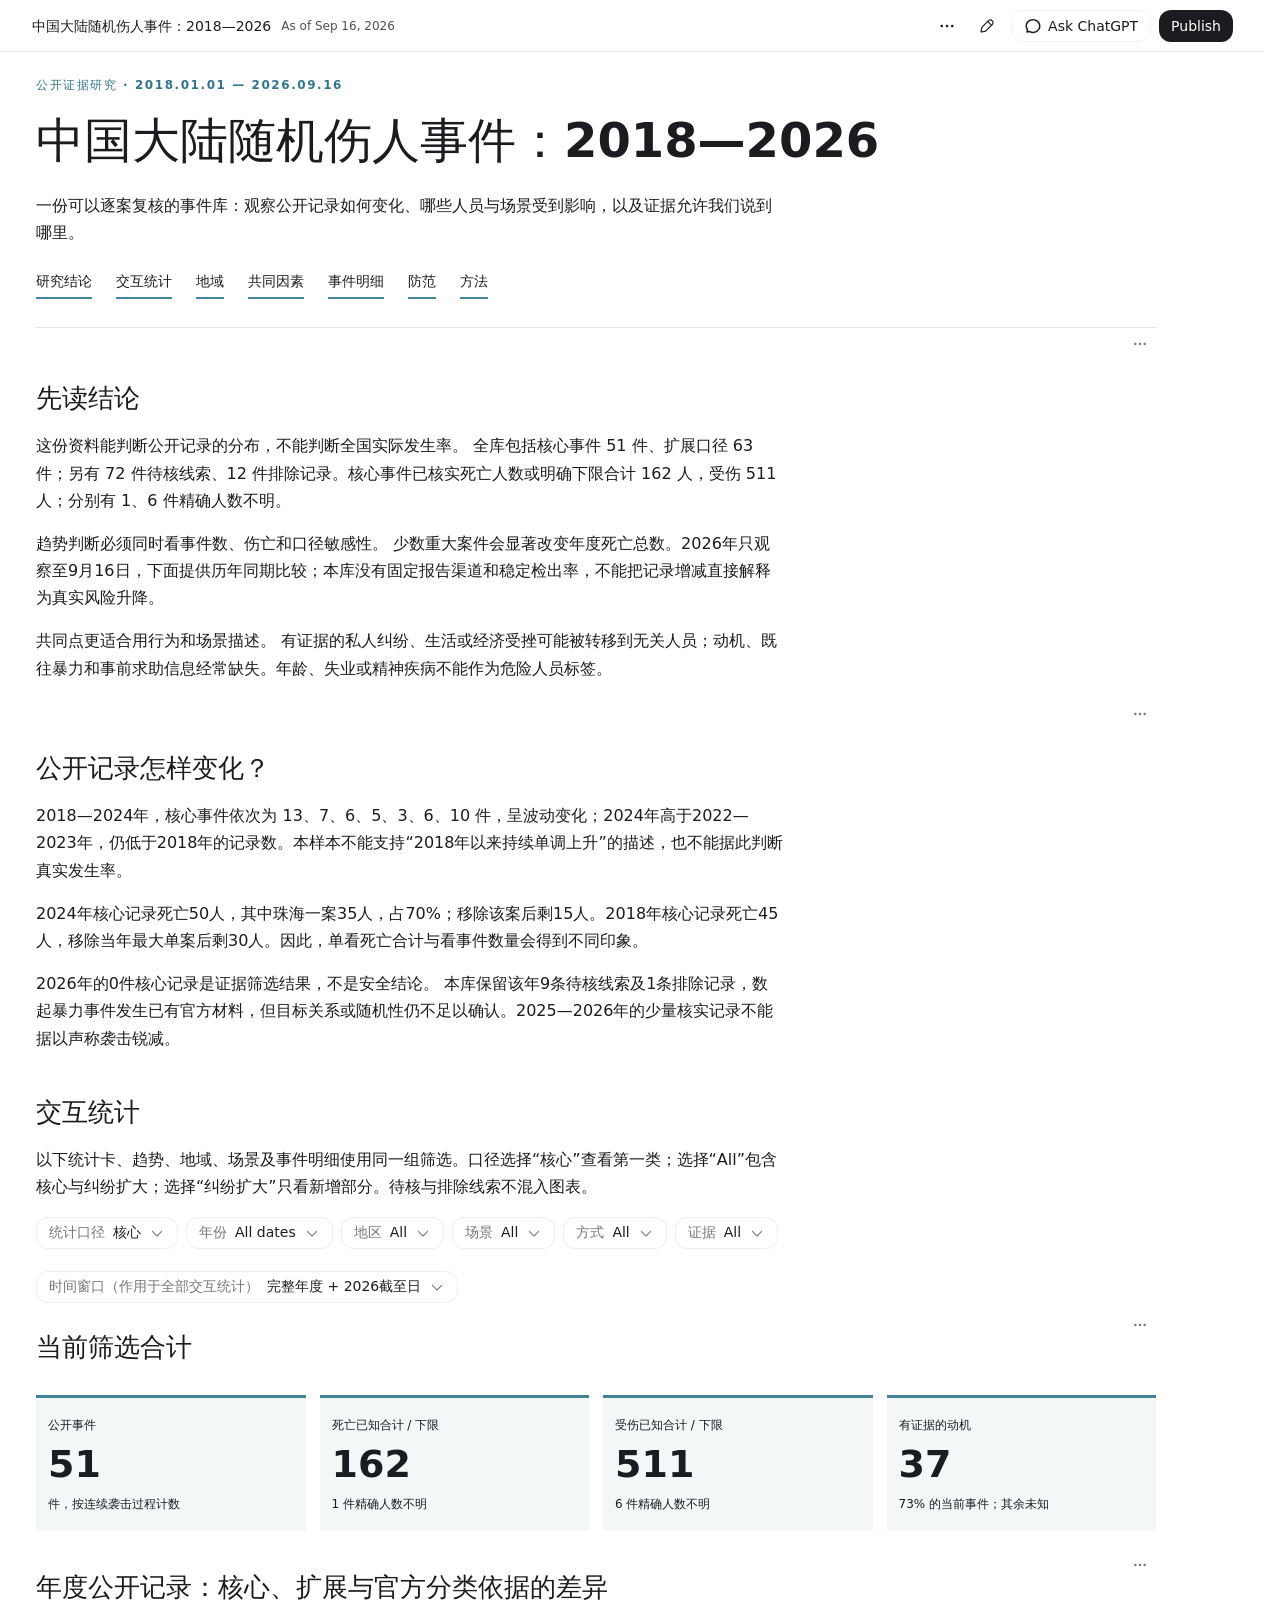
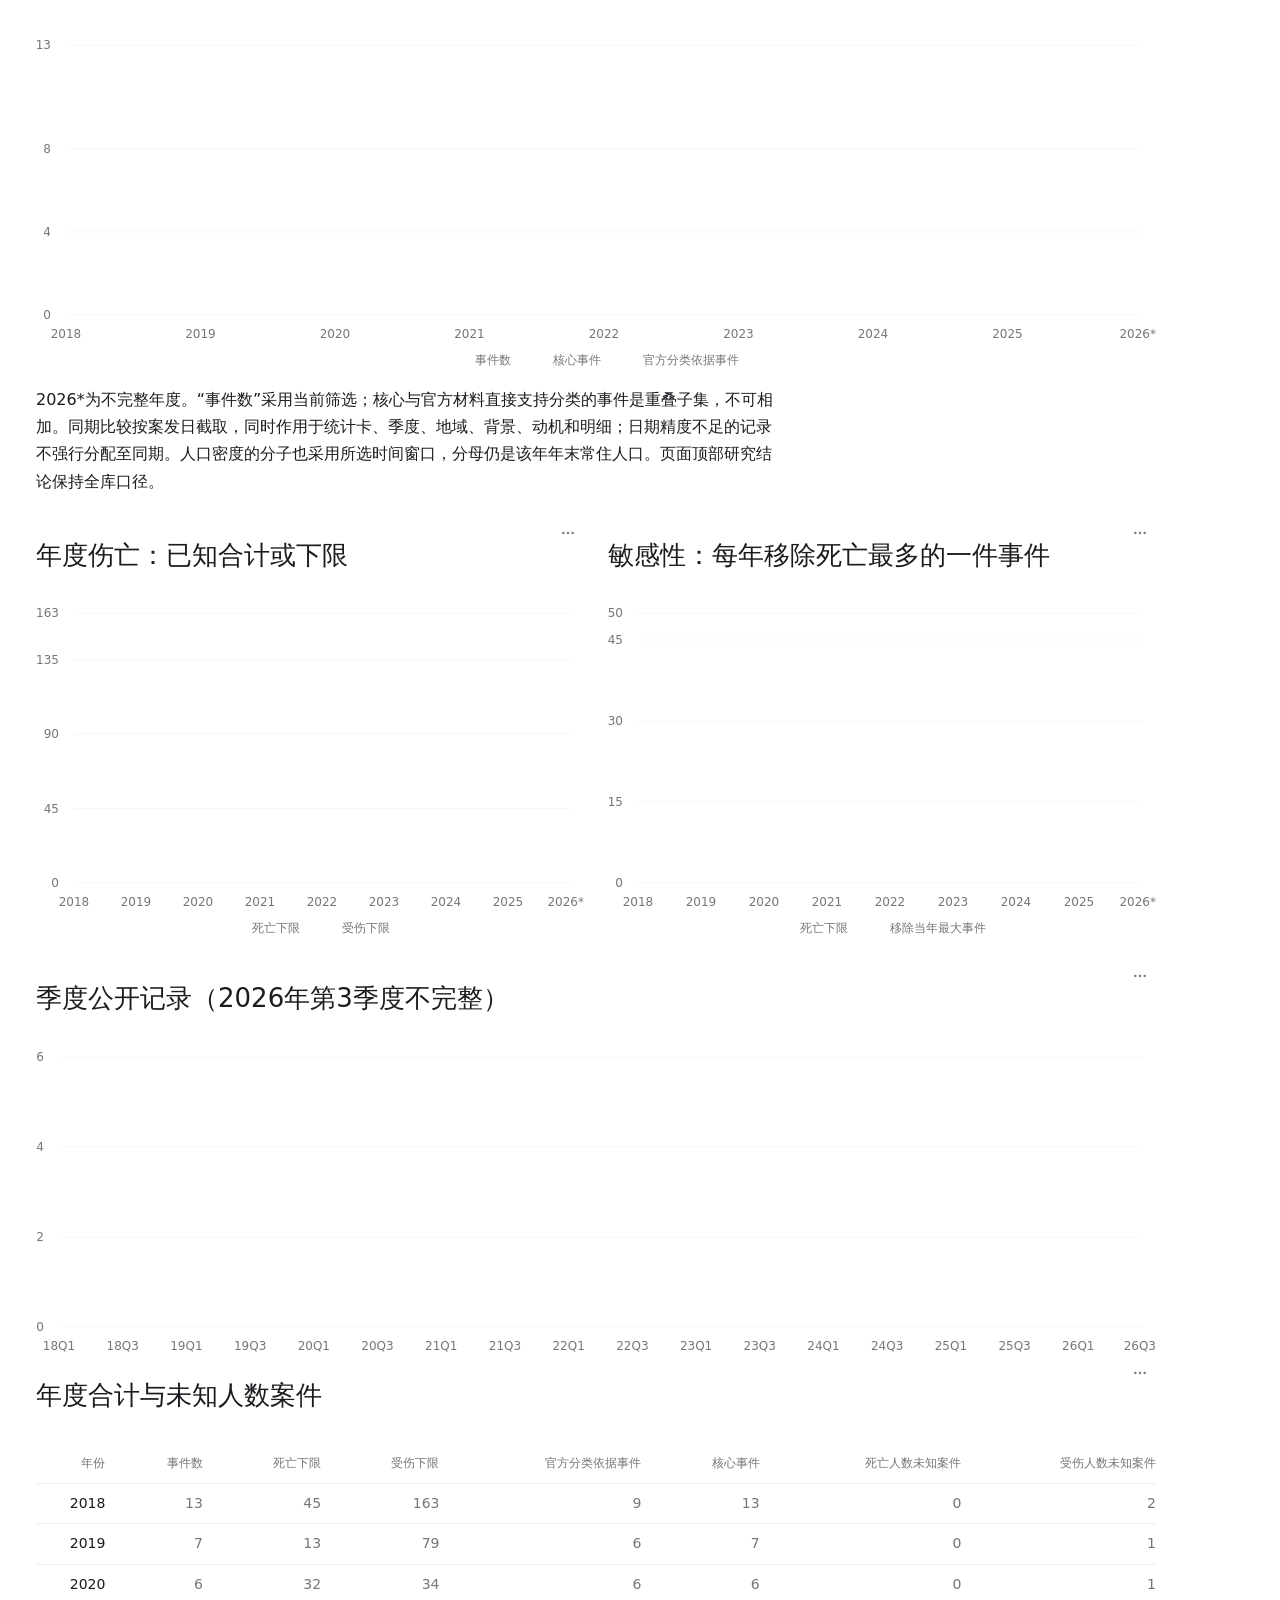
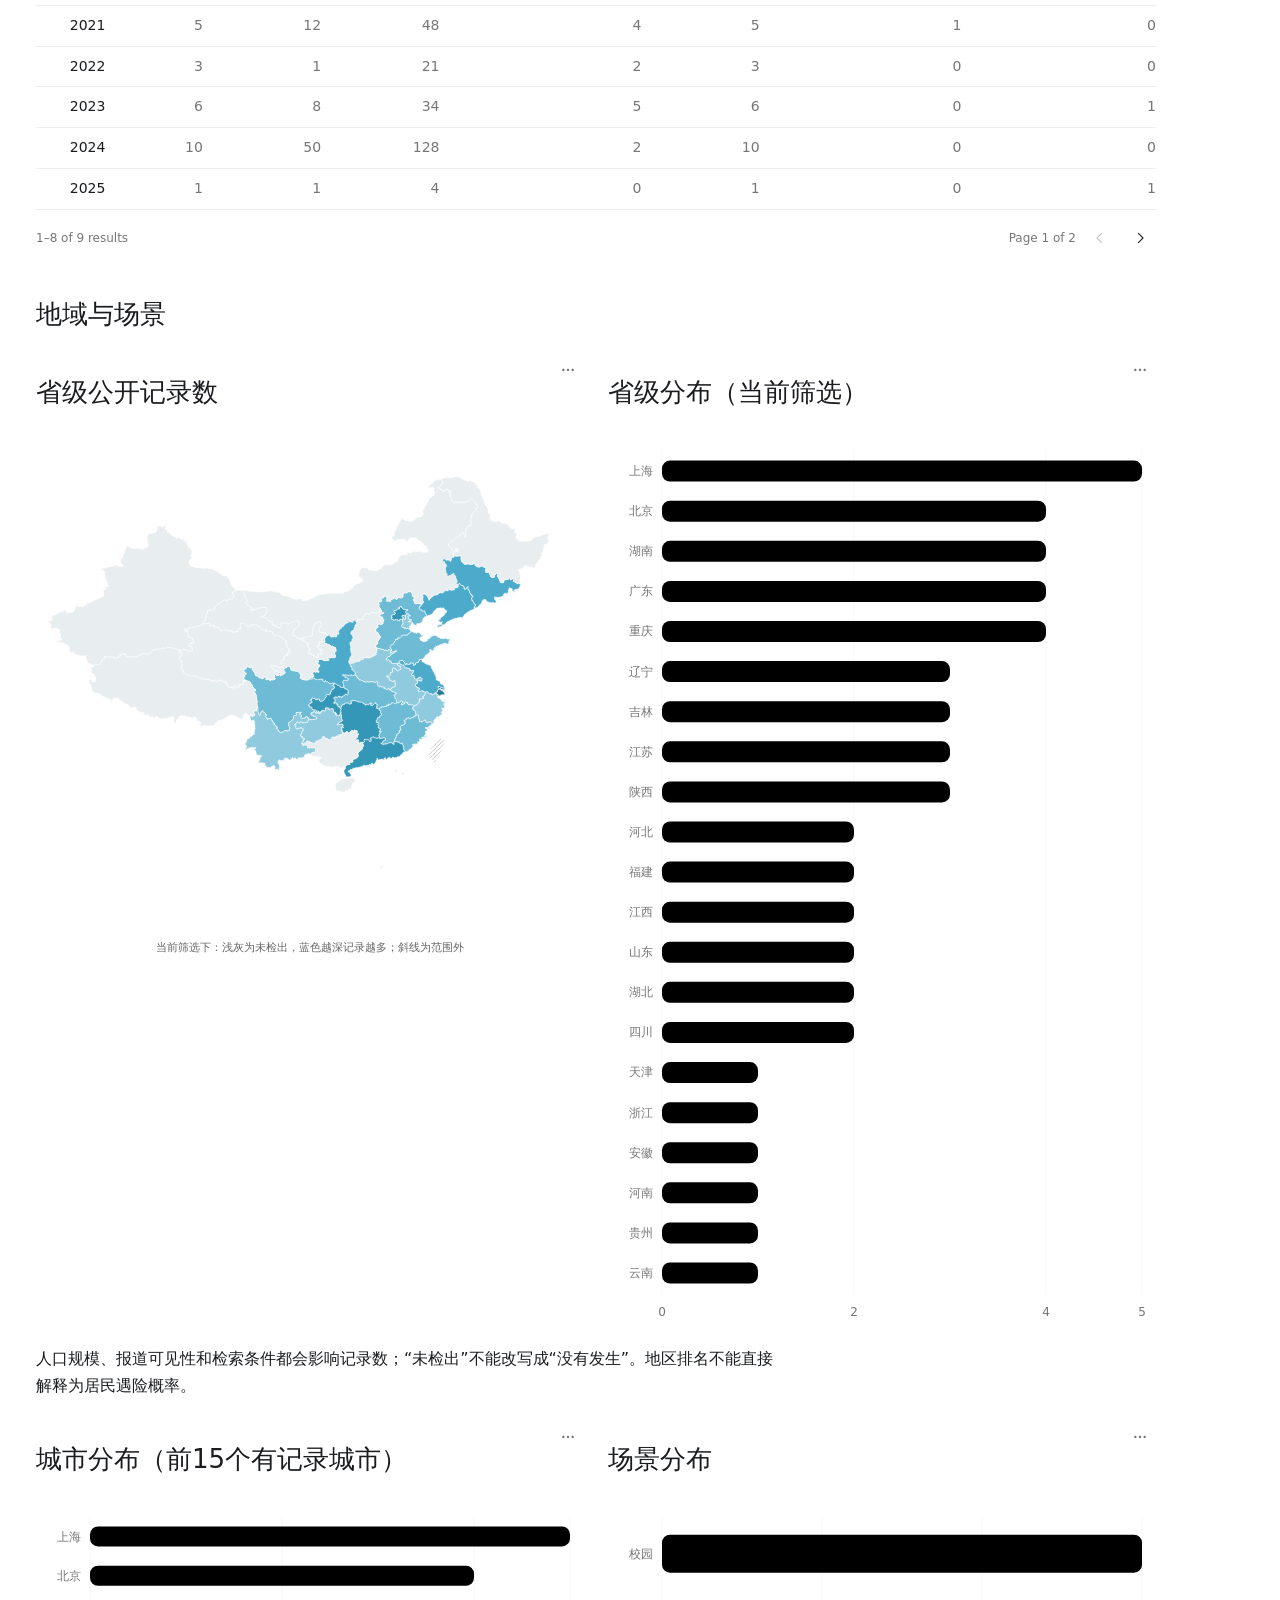
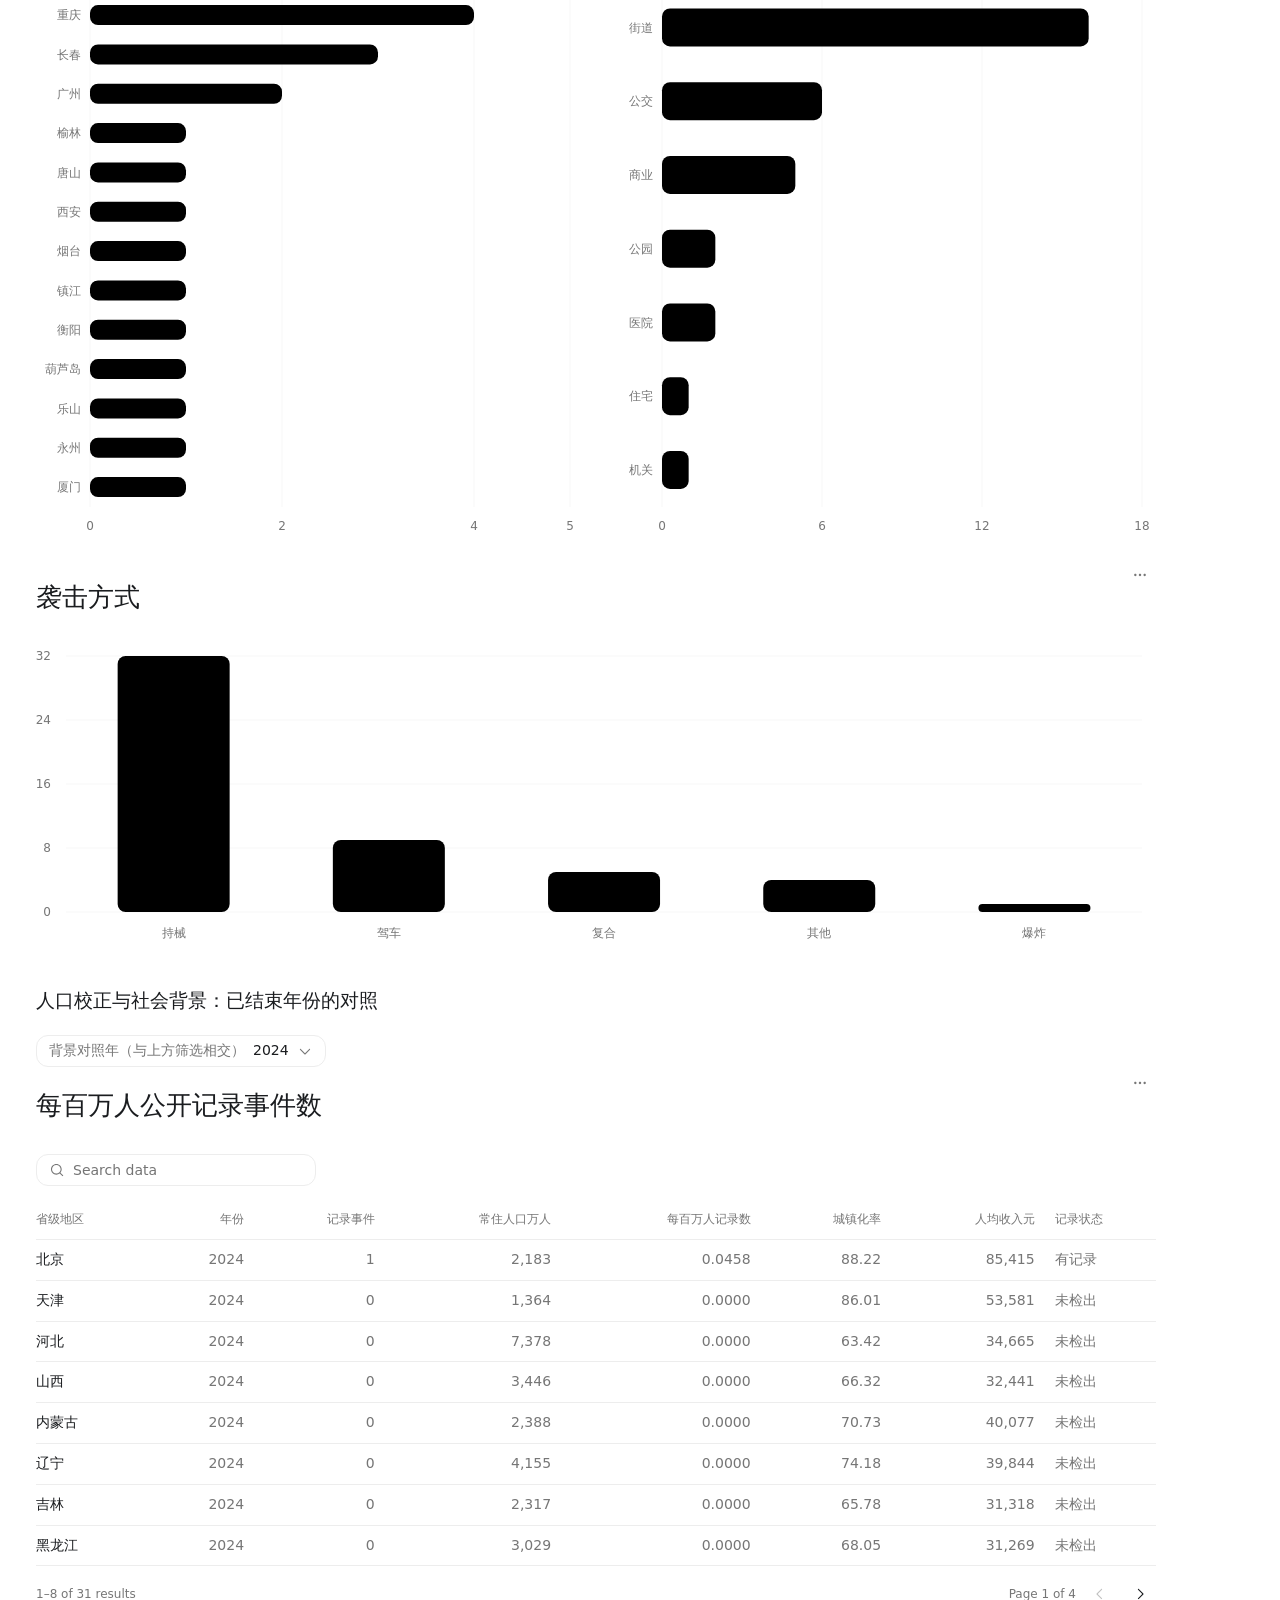
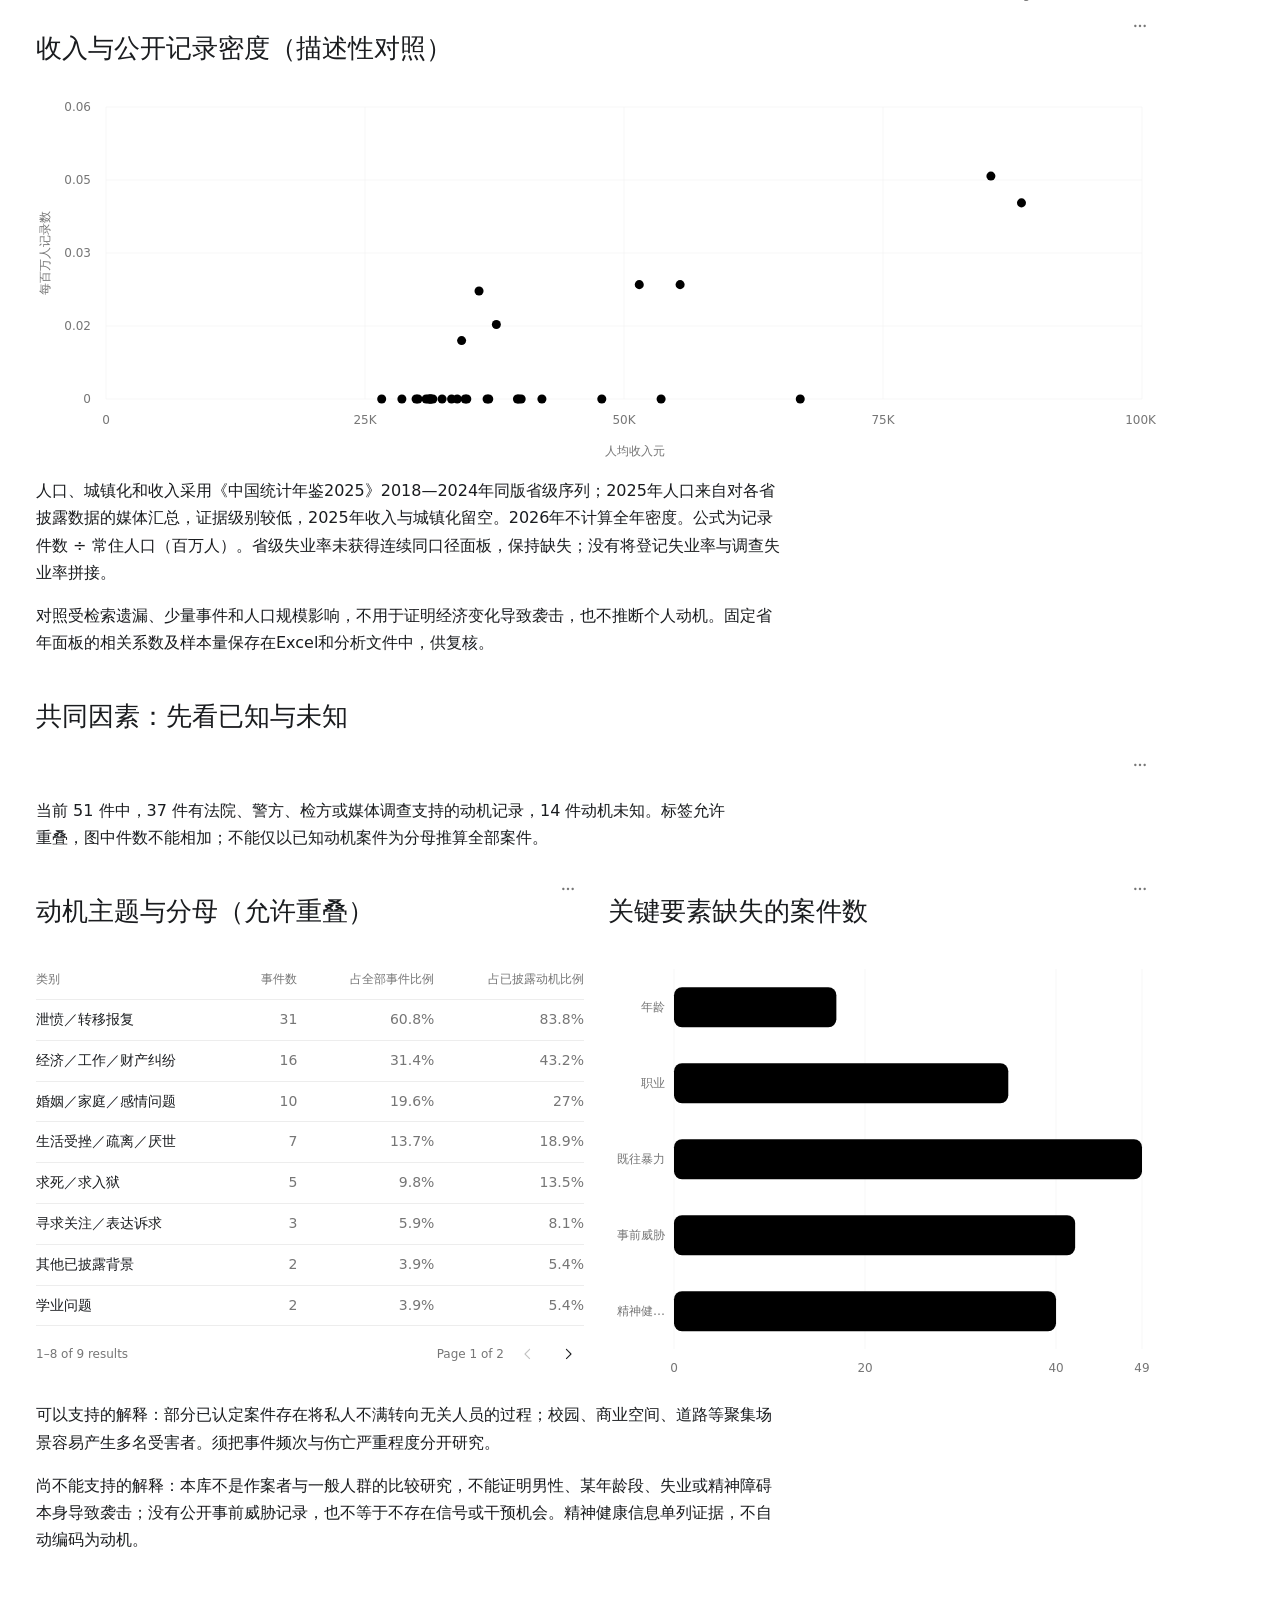
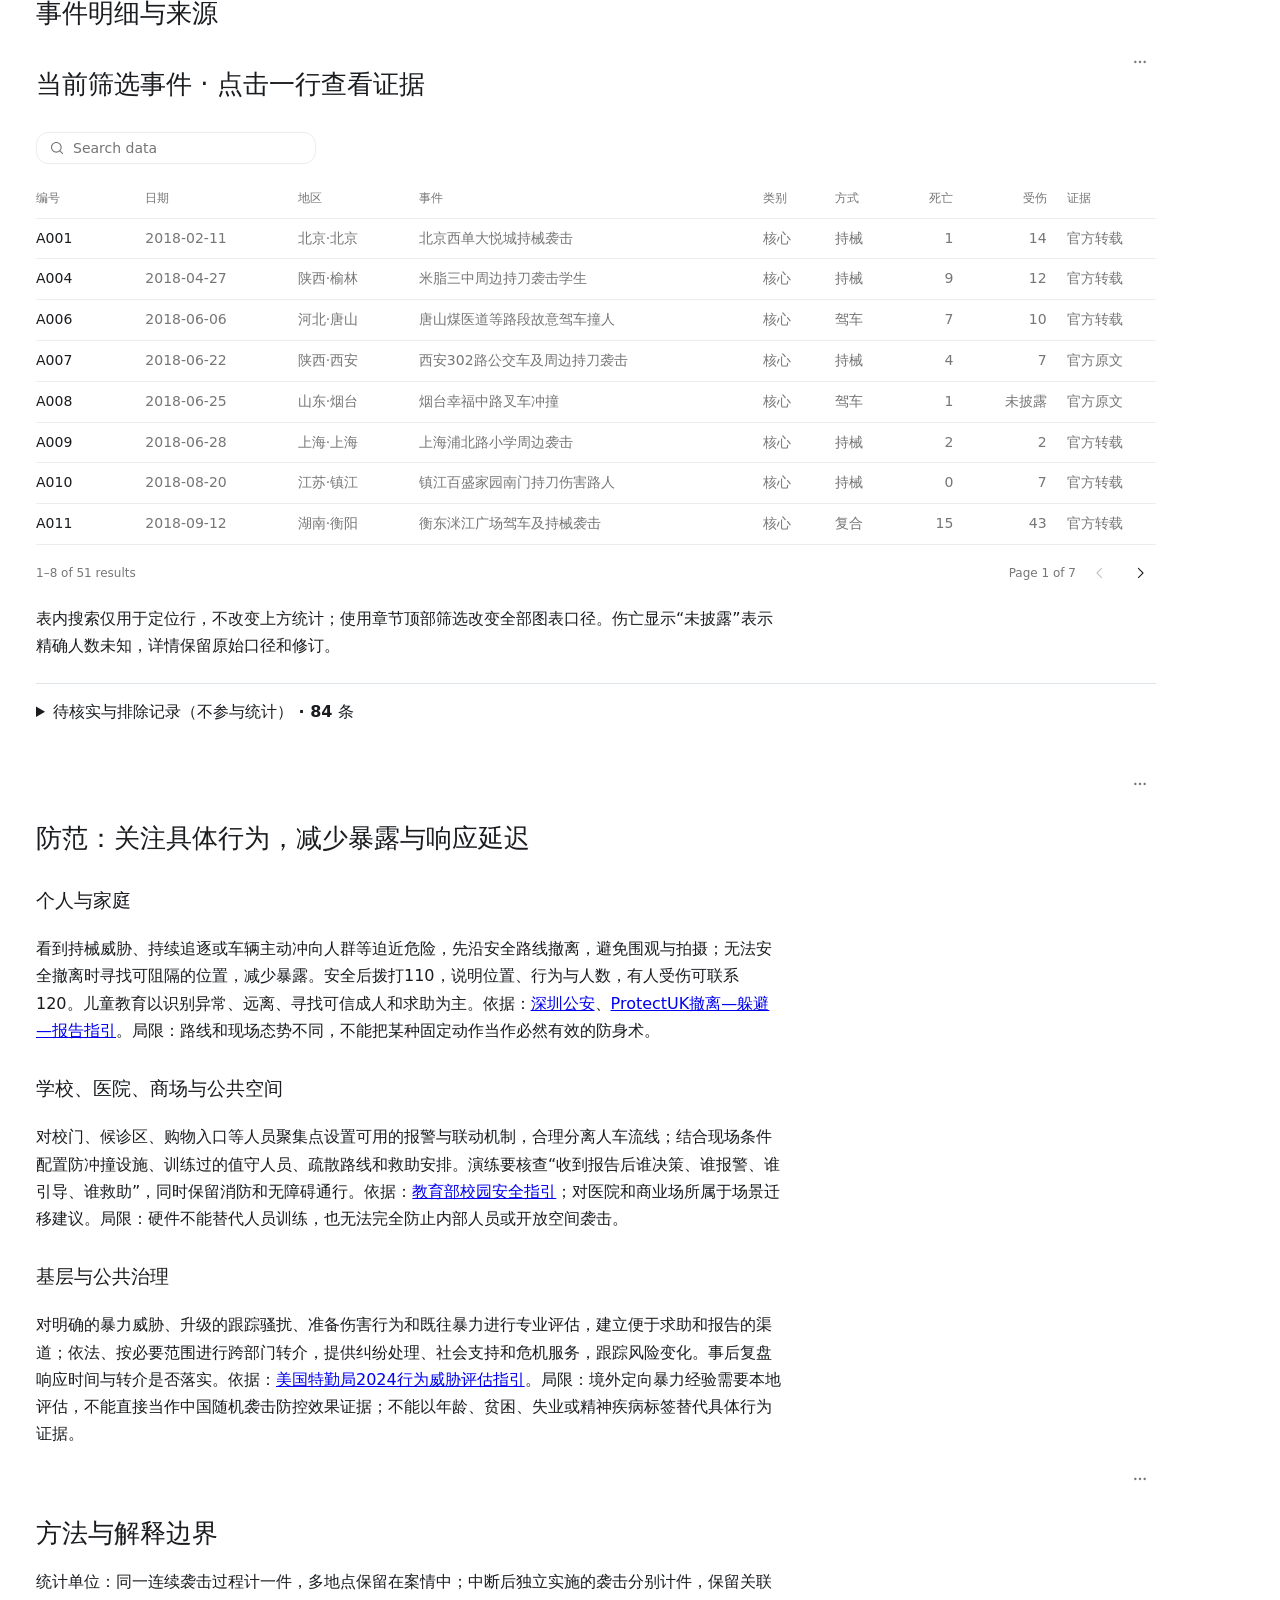
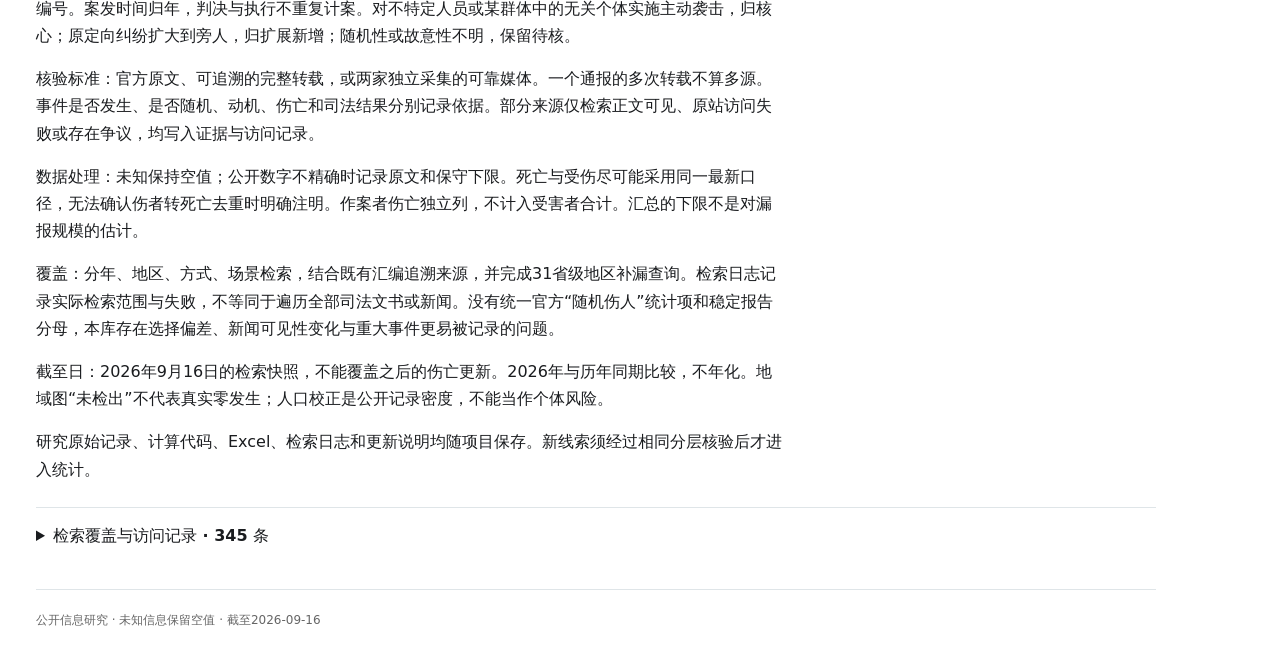
==== exports/互动报告.html @ 71fc7404 "发布2018—2026年中国大陆随机伤人公开事件研究与互动报告" ====
<!doctype html>
<html lang="en">
<head>
<meta charset="utf-8">
<meta name="viewport" content="width=device-width, initial-scale=1">
<meta name="color-scheme" content="light dark">
<meta name="theme-color" content="#ffffff">
<meta name="data-app-snapshot-sha256" content="279f33995c8a3402e38fff73fcce4fe419619cbc1c7b2a1e66065c05119ae31b">
<meta name="data-app-runtime-sha256" content="b5514c44f112ed9b8fe2e8674369e515b7e712abfc70a896140b96f0ab65cfd2">
<meta name="data-app-bootstrap" content="deferred-content-v1">


<meta name="data-app-local-thread" content="01a0a77b-adfa-7f10-afe0-daa38e9745d1">
<title>中国大陆随机伤人事件：2018—2026</title>
<link rel="icon" href="data:,">
<style>:root{color-scheme:light dark;--adaptive-theme:1;--font-sans-default:-apple-system-body,ui-sans-serif,-apple-system,system-ui,"Segoe UI",Helvetica,"Apple Color Emoji",Arial,sans-serif,"Segoe UI Emoji","Segoe UI Symbol";--font-sans:var(--vscode-font-family,var(--font-sans-default));--background:var(--color-token-main-surface-primary,var(--color-background-surface,light-dark(#fff,#181818)));--surface:var(--color-background-elevated-secondary-opaque,light-dark(#fcfcfc,#212121));--surface-raised:var(--color-token-dropdown-background,light-dark(#fff,#282828));--muted:light-dark(#f7f7f7,#282828);--control:var(--color-background-control-opaque,light-dark(#fff,#212121));--control-hover:light-dark(#f2f2f2,#303030);--interaction-hover:var(--muted);--interaction-active:var(--control-hover);--text:var(--color-token-foreground,var(--color-text-foreground,light-dark(#1a1c1f,#fff)));--secondary:var(--color-token-description-foreground,light-dark(#767676,#afafaf));--border:var(--color-token-border,var(--color-border,light-dark(#ededed,#303030)));--border-strong:var(--color-border-heavy,light-dark(#dfdfdf,#414141));--accent:var(--color-text-accent,light-dark(#339cff,#99ceff));--positive:var(--color-text-success,light-dark(#00a240,#40c977));--negative:var(--color-text-error,light-dark(#e02e2a,#ff6764));--chart-1:light-dark(#0285ff,#66b5ff);--chart-2:light-dark(#924ff7,#ad7bf9);--chart-3:light-dark(#04b84c,#40c977);--chart-4:light-dark(#fb6a22,#ff8549);--chart-5:light-dark(#ff66ad,#ff8cc1);--chart-6:light-dark(#ffc300,#ffd240);--chart-7:light-dark(#fa423e,#ff6764);--chart-8:light-dark(#8f8f8f,#afafaf);--chart-neutral-fill:color-mix(in srgb,var(--text) 3%,var(--surface));--ranked-list-fill:color-mix(in srgb,var(--chart-1) 16%,var(--surface));--ranked-list-fill-hover:color-mix(in srgb,var(--chart-1) 24%,var(--surface));--movement-positive:color-mix(in srgb,var(--positive) 75%,var(--text));--movement-negative:color-mix(in srgb,var(--negative) 75%,var(--text));--movement-total:var(--secondary);--card-radius:16px;--data-card-radius:20px;--data-card-background:var(--background);--control-radius:12px;--mark-radius:8;--card-shadow:0 4px 12px rgb(0 0 0/1%);--shadow:0 8px 16px -4px rgb(0 0 0/12%)}:root:not([data-app-theme]),:root:is([data-app-theme="original"],[data-app-theme="codex-classic"]){--dashboard-background:light-dark(color-mix(in srgb,var(--background) 98.6%,var(--text)),var(--background))}
.dashboard-topbar-copy,.dashboard-topbar-actions,.dashboard-topbar-edit-controls{align-items:center;gap:10px;min-width:0;display:flex}.dashboard-topbar-copy{flex:auto}.dashboard-topbar-actions,.dashboard-topbar-edit-controls{flex:none}.dashboard-topbar-mode-controls{flex:none;align-items:center;gap:10px;display:flex}.dashboard-topbar-mode-controls [data-mode-action]{box-sizing:border-box;white-space:nowrap;transform-origin:100%}@media (width<=599px){.dashboard-topbar-mode-controls{grid-area:2/1/3/-1;justify-self:end}}.data-executive-summary{border-radius:var(--data-card-radius,var(--card-radius));background:0 0;border:0;min-width:0;overflow:visible}.data-executive-summary-heading{margin:0}.data-executive-summary-trigger{border-radius:var(--data-card-radius,var(--card-radius));width:100%;color:var(--text);cursor:pointer;font:inherit;text-align:left;background:0 0;border:0;justify-content:space-between;align-items:center;gap:16px;padding:12px 14px;display:flex}.data-executive-summary-trigger:hover{background:var(--interaction-hover,var(--control-hover))}.data-executive-summary-trigger:focus-visible{outline:2px solid var(--accent);outline-offset:-2px}.data-executive-summary-title-group{flex-wrap:wrap;flex:1;align-items:baseline;gap:10px;min-width:0;display:flex}.data-executive-summary-title{white-space:nowrap;flex:none;font-size:16px;font-weight:500;line-height:20px}.data-executive-summary-preview{min-width:0;color:color-mix(in srgb, var(--secondary) 68%, transparent);text-overflow:ellipsis;white-space:nowrap;flex:240px;font-size:14px;font-weight:400;line-height:20px;overflow:hidden}.data-executive-summary-toggle-icon{width:18px;height:18px;color:var(--secondary);flex:none;position:relative}.data-executive-summary-toggle-icon:before,.data-executive-summary-toggle-icon:after{content:"";background:currentColor;border-radius:999px;width:14px;height:1.5px;position:absolute;top:50%;left:50%;transform:translate(-50%,-50%)}.data-executive-summary-toggle-icon:after{transform:translate(-50%,-50%)rotate(90deg)}.data-executive-summary-trigger[aria-expanded=true] .data-executive-summary-toggle-icon:after{opacity:0}.data-executive-summary[data-open] .data-executive-summary-title{color:var(--secondary)}.data-executive-summary-panel{padding:0 0 18px}.data-executive-summary--inset{background:color-mix(in srgb, var(--text) 2%, transparent);overflow:hidden}.data-executive-summary--inset .data-executive-summary-trigger:hover{background:color-mix(in srgb, var(--text) 2%, transparent)}.data-executive-summary--inset .data-executive-summary-panel{padding:0 14px 18px}.data-executive-summary-content{grid-template-columns:minmax(0,1fr);gap:16px;width:100%;min-width:0;max-width:780px;padding-top:8px;display:grid}.data-executive-summary-content>:where(p,ul,ol){margin:0}.data-executive-summary-content .rich-narrative{min-width:0;margin:0}.data-executive-summary-content :is(.rich-narrative-content,.report-rich-editable)>p{margin:0}.data-executive-summary-content p{color:var(--text);font-size:16px;line-height:1.55}.data-executive-summary-content :is(strong,b,.markdown-bold){font-weight:600}.data-segmented-control{border:1px solid var(--border);border-radius:var(--control-radius);background:var(--control);align-items:stretch;min-width:0;max-width:100%;display:inline-flex;overflow:visible}.data-segmented-control[data-full-width]{width:100%;display:flex}.data-segmented-control-label{text-overflow:ellipsis;white-space:nowrap;min-width:0;overflow:hidden}.data-segmented-control[data-disabled]{opacity:var(--control-disabled-opacity,.58)}.data-segmented-control button{border:0;border-left:1px solid var(--border);min-width:0;min-height:30px;color:var(--secondary);cursor:pointer;font:inherit;white-space:nowrap;background:0 0;flex:0 auto;justify-content:center;align-items:center;padding:0 12px;font-size:14px;font-weight:400;line-height:20px;display:inline-flex;position:relative}.data-segmented-control button:first-child{border-radius:var(--control-radius) 0 0 var(--control-radius)}.data-segmented-control button:last-child{border-radius:0 var(--control-radius) var(--control-radius) 0}.data-segmented-control button:only-child{border-radius:var(--control-radius)}.data-segmented-control-tooltip{z-index:var(--layer-tooltip);position:absolute;bottom:calc(100% + 7px);left:50%;transform:translate(-50%,2px)}.data-segmented-control-button:hover .data-segmented-control-tooltip,.data-segmented-control-button:focus-visible .data-segmented-control-tooltip{opacity:1;transform:translate(-50%)}.data-segmented-control[data-size=default] button{min-height:calc(var(--data-control-height,32px) - 2px)}.data-segmented-control[data-full-width] button{flex:1 1 0}.data-segmented-control button:first-child{border-left:0}.data-segmented-control button:hover:not(:disabled){background:var(--interaction-hover,var(--control-hover));color:var(--text)}.data-segmented-control button:focus-visible{z-index:1;outline:2px solid var(--accent);outline-offset:-2px;position:relative}.data-segmented-control button[aria-pressed=true]{background:color-mix(in srgb, var(--text) 5%, transparent);color:var(--text)}.data-segmented-control button:disabled{cursor:default}@media (prefers-reduced-motion:reduce){.data-segmented-control button{transition:none}}.data-slider{--data-slider-control-height:var(--data-control-height,32px);--data-slider-control-padding:var(--space-3,12px);--data-slider-inline-gap:24px;--data-slider-inline-label-width:200px;align-content:start;gap:var(--field-label-gap,6px);min-width:0;color:var(--text);display:grid;container:data-slider/inline-size}.data-slider[data-layout=inline]{grid-template-columns:minmax(112px, var(--data-slider-inline-label-width)) minmax(0, 1fr);align-items:center;column-gap:var(--data-slider-inline-gap);row-gap:var(--field-label-gap,6px)}.data-slider[data-layout=inline]>.data-slider-label--outside{grid-area:1/1}.data-slider[data-layout=inline]>.data-slider-control{grid-area:1/2}.data-slider[data-layout=inline][data-label-placement=hidden]>.data-slider-control{grid-column:1/-1}.data-slider[data-disabled]{opacity:var(--control-disabled-opacity,.58)}.data-slider-label{min-width:0;color:var(--secondary);font-size:14px;font-weight:400;line-height:20px}.data-slider-label--outside{width:fit-content}.data-slider-label--inline{box-sizing:border-box;width:100%;min-height:var(--data-slider-control-height);pointer-events:none;text-overflow:ellipsis;white-space:nowrap;align-items:center;padding-inline:16px;display:flex;overflow:hidden}.data-slider[data-label-placement=inline]{gap:0}.data-slider[data-label-placement=inline] .data-slider-label--inline{z-index:5;inset-block:0;left:var(--data-slider-control-padding);width:auto;max-width:calc(100% - 96px);min-height:0;padding:0;position:absolute}.data-slider--range[data-center-inline-label] .data-slider-label--inline{left:var(--data-slider-midpoint);width:max-content;max-width:max(0px, calc(var(--data-slider-span) - 32px));text-align:center;justify-content:center;transform:translate(-50%)}.data-slider-label--hidden,.data-slider-visually-hidden{clip:rect(0 0 0 0);clip-path:inset(50%);white-space:nowrap;border:0;width:1px;height:1px;margin:-1px;padding:0;position:absolute;overflow:hidden}.data-slider-control{height:var(--data-slider-control-height);border:1px solid var(--border);border-radius:var(--control-radius);background:var(--surface);touch-action:none;min-width:0;transition:border-color .12s,box-shadow .12s;position:relative;overflow:visible}.data-slider-control:has(.data-slider-input:focus-visible){border-color:var(--control-focus-border,var(--border-strong));box-shadow:var(--control-focus-ring,0 0 0 1px var(--border-strong))}.data-slider-track{z-index:1;border-radius:inherit;pointer-events:none;position:absolute;inset:-1px;overflow:visible}.data-slider-selection{inset:0 calc(100% - var(--data-slider-end-position)) 0 var(--data-slider-start-position);border-radius:inherit;background:var(--muted);min-width:0;box-shadow:inset 0 0 0 1px color-mix(in srgb, var(--text) 9%, transparent), 0 1px 1px color-mix(in srgb, var(--text) 3%, transparent);transition:box-shadow .12s;position:absolute}.data-slider:not([data-disabled]) .data-slider-control:hover .data-slider-selection{box-shadow:inset 0 0 0 1px color-mix(in srgb, var(--text) 14%, transparent), 0 1px 1px color-mix(in srgb, var(--text) 3%, transparent)}.data-slider--single .data-slider-selection{min-width:min(16px,100%)}.data-slider-bound,.data-slider-value{z-index:5;color:var(--secondary);font-variant-numeric:tabular-nums;pointer-events:none;white-space:nowrap;font-size:12px;line-height:16px;position:absolute;top:50%;transform:translateY(-50%)}.data-slider-bound{transition:opacity .12s}.data-slider-bound--minimum{left:8px}.data-slider-bound--maximum{right:8px}.data-slider-bound[data-hidden]{opacity:0}.data-slider-value[data-placement=inside]{color:var(--text)}.data-slider-value--end{right:var(--data-slider-control-padding);color:var(--text);font-size:14px;line-height:20px;left:auto}.data-slider--range .data-slider-value{color:var(--text);font-size:14px;line-height:20px}.data-slider-handle{z-index:4;background:var(--secondary);opacity:.55;pointer-events:none;border-radius:999px;width:2px;height:18px;transition:opacity .12s;position:absolute;top:50%;transform:translate(-1px,-50%)}.data-slider-handle--lower{left:clamp(8px, calc(var(--data-slider-start) + 8px), calc(100% - 8px))}.data-slider-handle--upper{left:clamp(8px, calc(var(--data-slider-end) - 8px), calc(100% - 8px))}.data-slider--range[data-collapsed] .data-slider-handle{left:clamp(8px, var(--data-slider-start), calc(100% - 8px))}.data-slider:not([data-disabled]) .data-slider-control:hover .data-slider-handle{opacity:.8}.data-slider--single .data-slider-control:has(.data-slider-input:active) .data-slider-handle--upper,.data-slider--single .data-slider-control:has(.data-slider-input:focus-visible) .data-slider-handle--upper,.data-slider--range[data-active-thumb=lower] .data-slider-control:has(.data-slider-input--lower:active,.data-slider-input--lower:focus-visible) .data-slider-handle--lower,.data-slider--range[data-active-thumb=upper] .data-slider-control:has(.data-slider-input--upper:active,.data-slider-input--upper:focus-visible) .data-slider-handle--upper{opacity:1}.data-slider-input{appearance:none;cursor:ew-resize;opacity:0;touch-action:none;background:0 0;border:0;outline:0;width:100%;height:100%;margin:0;position:absolute;inset:0}.data-slider-input:disabled{cursor:default}.data-slider-input--single{z-index:6}.data-slider--range .data-slider-input{z-index:6;pointer-events:none}.data-slider--range[data-active-thumb=lower] .data-slider-input--lower,.data-slider--range[data-active-thumb=upper] .data-slider-input--upper{z-index:7}.data-slider-input::-webkit-slider-runnable-track{height:var(--data-slider-control-height);background:0 0}.data-slider-input::-webkit-slider-thumb{width:20px;height:var(--data-slider-control-height);appearance:none;cursor:ew-resize;background:0 0;border:0;margin-top:0}.data-slider--range .data-slider-input::-webkit-slider-thumb{pointer-events:auto}.data-slider-input::-moz-range-track{height:var(--data-slider-control-height);background:0 0}.data-slider-input::-moz-range-thumb{width:20px;height:var(--data-slider-control-height);cursor:ew-resize;background:0 0;border:0}.data-slider--range .data-slider-input::-moz-range-thumb{pointer-events:auto}@media (pointer:coarse){.data-slider-input::-webkit-slider-thumb{width:44px}.data-slider-input::-moz-range-thumb{width:44px}}@container data-slider (width<=520px){.data-slider[data-layout=inline]>.data-slider-label--outside,.data-slider[data-layout=inline]>.data-slider-control{grid-column:1/-1}.data-slider[data-layout=inline]>.data-slider-label--outside{grid-row:1}.data-slider[data-layout=inline]>.data-slider-control{grid-row:2}}@media (prefers-reduced-motion:reduce){.data-slider-control,.data-slider-bound,.data-slider-handle{transition:none}}.data-switch{min-height:32px;color:var(--text);cursor:pointer;font:inherit;text-align:left;background:0 0;border:0;justify-content:space-between;align-items:center;gap:12px;padding:0;font-size:14px;font-weight:400;display:inline-flex}.data-switch[data-full-width]{width:100%}.data-switch-track{background:var(--border-strong);border-radius:999px;flex:none;width:34px;height:20px;transition:background .16s;position:relative}.data-switch-track:after{background:var(--surface-raised);content:"";border-radius:50%;width:16px;height:16px;transition:transform .16s;position:absolute;top:2px;left:2px}.data-switch[aria-checked=true] .data-switch-track{background:var(--accent)}.data-switch[aria-checked=true] .data-switch-track:after{transform:translate(14px)}.data-switch:focus-visible{outline:2px solid var(--accent);outline-offset:2px}.data-switch:disabled{cursor:default;opacity:var(--control-disabled-opacity,.58)}@media (prefers-reduced-motion:reduce){.data-switch-track,.data-switch-track:after{transition:none}}.data-switch[data-size=compact]{color:var(--secondary);font:inherit;border-radius:var(--control-radius);cursor:pointer;white-space:nowrap;background:0 0;border:0;align-items:center;gap:8px;padding:6px 8px;font-size:14px;display:inline-flex}.data-switch[data-size=compact]:hover{background:var(--interaction-hover);color:var(--text)}.data-switch[data-size=compact] .data-switch-track{background:var(--border-strong);border-radius:10px;width:28px;height:16px;transition:background .12s;position:relative}.data-switch[data-size=compact] .data-switch-track:after{content:"";background:var(--surface);border-radius:50%;width:12px;height:12px;transition:transform .12s;position:absolute;top:2px;left:2px}.data-switch[data-size=compact][aria-checked=true] .data-switch-track{background:var(--text)}.data-switch[data-size=compact][aria-checked=true] .data-switch-track:after{transform:translate(12px)}.form-checkbox{align-items:center;gap:var(--space-2);cursor:pointer;display:inline-flex}.form-checkbox-control{flex:0 0 var(--space-5);width:var(--space-5);height:var(--space-5);display:inline-flex;position:relative}.form-checkbox-control input{appearance:none;z-index:1;border-radius:var(--radius-xs);width:100%;height:100%;cursor:inherit;background:0 0;border:0;margin:0;position:absolute;inset:0}.form-checkbox-control>:not(input){pointer-events:none;position:absolute;inset:0}.form-checkbox-control [data-dashboard-icon=checkboxUnchecked]{color:var(--border-strong)}.form-checkbox-control [data-dashboard-icon=checkboxChecked]{color:var(--text);opacity:0}.form-checkbox-control input:checked~[data-dashboard-icon=checkboxUnchecked]{opacity:0}.form-checkbox-control input:checked~[data-dashboard-icon=checkboxChecked]{opacity:1}.form-checkbox-control input:focus-visible{outline:2px solid var(--accent);outline-offset:3px}.form-checkbox:has(input:disabled){opacity:.5;cursor:not-allowed}.section-navigator{z-index:20;padding:6px;position:fixed;top:50%;left:12px;transform:translateY(-50%)}.section-navigator:not([data-placement=inline])[data-fits-gutter=false]{visibility:hidden;pointer-events:none}.section-navigator-trigger{border-radius:var(--radius-md);color:var(--secondary);font:inherit;cursor:pointer;background:0 0;border:0;align-items:center;margin:0;padding:8px 6px;display:flex}.section-navigator-trigger:focus-visible{outline:2px solid var(--accent);outline-offset:2px}.section-navigator-rail{flex-direction:column;align-items:flex-start;width:28px;display:flex}.section-navigator-rail>span{align-items:center;height:12px;display:flex}.section-navigator-rail i{background:var(--secondary);opacity:.5;border-radius:999px;width:9px;height:3px;display:block}.section-navigator-rail i[data-active]{background:var(--text);opacity:1;width:14px}.section-navigator-label{display:none}.section-navigator-menu{opacity:0;visibility:hidden;pointer-events:none;gap:2px;width:max-content;max-width:calc(100vw - 24px);max-height:min(440px,80vh);transition:opacity .1s,transform .1s,visibility .1s;position:absolute;top:50%;left:0;overflow-y:auto;transform:translate(-4px,-50%)}.section-navigator[data-open] .section-navigator-menu{opacity:1;visibility:visible;pointer-events:auto;transform:translateY(-50%)}.section-navigator-menu .menu-item{min-height:28px;padding-block:4px;font-size:12px;font-weight:500}.section-navigator-menu .menu-item-label{text-overflow:ellipsis;white-space:nowrap;overflow:hidden}.section-navigator-menu .menu-item[aria-current]{background:var(--control);color:var(--text)}.section-navigator-menu .menu-item:not([aria-current]){color:var(--secondary)}.section-navigator[data-placement=inline]{margin-bottom:12px;position:relative;top:auto;left:auto;transform:none}.section-navigator[data-placement=inline] .section-navigator-label{display:inline}.section-navigator[data-placement=inline] .section-navigator-trigger{background:var(--control);border:1px solid var(--border);padding:8px 12px}.section-navigator[data-placement=inline] .section-navigator-menu{top:100%;transform:translateY(-4px)}.section-navigator[data-placement=inline][data-open] .section-navigator-menu{transform:none}@media (width<=1080px){.section-navigator:not([data-placement=inline]){display:none}}@media (prefers-reduced-motion:reduce){.section-navigator-menu{transition:none}}.bar-family-list-row,.bar-family-grouped-bar,.bar-family-bullet-row{width:100%;font:inherit;text-align:left;cursor:default;background:0 0;border:0;padding:0;position:relative}.experimental-bar-chart{min-width:0;position:relative}.bar-family-list{gap:var(--bar-family-row-gap,13px);padding:8px 0;display:grid}.bar-family-list[data-label-position=summary],.bar-family-range{padding:0}.bar-family-list-row{min-width:0;color:var(--text);gap:6px;transition:opacity .16s;display:grid}.bar-family-list[data-interacting] .bar-family-list-row:not([data-active]){opacity:.38}.bar-family-list-row:focus-visible,.bar-family-bullet-row:focus-visible{outline:2px solid var(--accent);outline-offset:4px;border-radius:6px}.bar-family-list-copy{font-size:var(--bar-family-font-size,14px);justify-content:space-between;align-items:baseline;gap:12px;line-height:1.2;display:flex}.bar-family-list-copy>span{text-overflow:ellipsis;white-space:nowrap;min-width:0;overflow:hidden}.bar-family-list-copy strong{font-size:inherit;flex:none;font-weight:650}.bar-family-list-track{min-width:0;height:var(--bar-family-thickness,12px);border-radius:var(--bar-family-radius,999px);background:0 0;display:block;overflow:hidden}.bar-family-list-row[data-track] .bar-family-list-track{background:var(--bar-family-track-color)}.bar-family-list-track>span{border-radius:inherit;height:100%;transition:width .18s;display:block}.bar-family-list-row[data-track] .bar-family-list-track[data-segments]{grid-template-columns:repeat(var(--progress-segments), minmax(0, 1fr));background:0 0;gap:3px;display:grid}.bar-family-list-track[data-segments]>span{background:color-mix(in srgb, var(--progress-color) 14%, var(--surface))}.bar-family-list-track[data-segments]>span[data-active]{background:var(--progress-color)}.bar-family-progress-summary{flex-wrap:wrap;gap:4px 8px}.bar-family-progress-summary strong{letter-spacing:-.035em;font-size:20px;font-weight:560;line-height:24px}.bar-family-progress-summary>span{color:var(--secondary);white-space:normal;overflow-wrap:normal}.bar-family-range-track{background:var(--border-strong);border-radius:999px;height:3px;position:relative}.bar-family-range-track i{border:2px solid var(--surface);background:var(--bar-family-range-color,var(--text));width:8px;height:8px;box-shadow:0 0 0 1px var(--border-strong);border-radius:50%;position:absolute;top:50%;transform:translate(-50%,-50%)}.bar-family-range .bar-family-list-row{align-content:center;min-height:28px}.bar-family-range .bar-family-list-row:is(:hover,:focus-visible) .bar-family-range-track{background:var(--secondary)}.bar-family-range .bar-family-list-row:is(:hover,:focus-visible) .bar-family-range-track i{box-shadow:0 0 0 2px var(--bar-family-range-color,var(--text))}.bar-family-range-bounds{color:var(--secondary);font-variant-numeric:tabular-nums;font-size:10px}.bar-family-list-row:hover .bar-family-list-track>span,.bar-family-list-row:focus-visible .bar-family-list-track>span{filter:saturate(1.12)brightness(.92)}.bar-family-list--rankedList .bar-family-list-copy{z-index:2;height:var(--bar-family-thickness,32px);color:var(--text);align-items:center;position:absolute;top:0;left:12px;right:12px}.bar-family-list--rankedList .bar-family-list-row{gap:0}.bar-family-list[data-label-position=above] .bar-family-list-row{gap:7px}.bar-family-list[data-label-position=above] .bar-family-list-value{font-size:var(--bar-family-font-size,14px);align-items:baseline;gap:4px;line-height:1;display:flex}.bar-family-list[data-label-position=above] .bar-family-list-value strong{letter-spacing:-.02em;font-size:28px;font-weight:500}.bar-family-list[data-label-position=above] .bar-family-list-track>span{align-items:center;padding-inline:10px;display:flex}.bar-family-list[data-label-position=above] .bar-family-list-track b{font-size:var(--bar-family-font-size,14px);text-overflow:ellipsis;white-space:nowrap;font-weight:500;overflow:hidden}.bar-family-list-toggle{color:var(--secondary);font:inherit;cursor:pointer;background:0 0;border:0;border-radius:8px;justify-self:start;padding:5px 9px;font-size:13px;font-weight:600}.bar-family-list-toggle:hover{background:color-mix(in srgb, var(--text) 6%, transparent);color:var(--text)}.bar-family-list-toggle:focus-visible{outline:2px solid var(--accent);outline-offset:2px}.bar-family-grouped-list{gap:var(--bar-family-group-gap,15px);display:grid}.bar-family-grouped-row{gap:6px;display:grid}.bar-family-grouped-label{color:var(--text);font-size:14px;font-weight:500}.bar-family-grouped-pair{gap:4px;display:grid}.bar-family-grouped-bar{grid-template-columns:minmax(0, 1fr) var(--bar-family-value-width,4ch);min-height:max(22px, var(--bar-family-thickness,10px));color:inherit;align-items:center;gap:12px;transition:opacity .16s;display:grid}.bar-family-grouped-list[data-interacting] .bar-family-grouped-bar:not([data-active]){opacity:.38}.bar-family-grouped-bar:hover .bar-family-grouped-track>span,.bar-family-grouped-bar:focus-visible .bar-family-grouped-track>span{filter:saturate(1.08)brightness(.96)}.bar-family-grouped-bar:focus-visible{outline:2px solid var(--accent);outline-offset:3px;border-radius:4px}.bar-family-grouped-track{min-width:0;height:var(--bar-family-thickness,10px);border-radius:var(--bar-family-radius,5px);display:block;overflow:hidden}.bar-family-grouped-value{text-align:end;min-width:4ch;color:var(--text);font-variant-numeric:tabular-nums;font-size:14px;font-weight:600;line-height:22px}.bar-family-grouped-track>span{border-radius:inherit;height:100%;display:block}.bar-family-grouped-list>.chart-legend{justify-content:flex-start;margin:0}.experimental-bar-plot{width:100%;height:100%;min-height:0}.experimental-bar-chart[data-axis-label=true]{grid-template-rows:minmax(0,1fr) 18px;gap:4px;display:grid}.experimental-bar-axis-label{color:var(--secondary);text-align:center;font-size:11px;line-height:18px}.bar-family-segmented{gap:18px;padding:8px 0;display:grid;position:relative;container:composition/inline-size}.bar-family-segmented :is(.bar-family-segment,.bar-family-segment-callouts>div,.bar-family-segment-labels>div,.bar-family-segment-annotations>div,tbody>tr){transition:opacity .12s}.bar-family-segmented[data-interacting] :is(.bar-family-segment,.bar-family-segment-callouts>div,.bar-family-segment-labels>div,.bar-family-segment-annotations>div,tbody>tr):not([data-active]){opacity:.38}.bar-family-segment[data-active]{box-shadow:inset 0 0 0 1px color-mix(in srgb, var(--text) 24%, transparent)}@media (prefers-reduced-motion:reduce){.bar-family-segmented *{transition:none}}.bar-family-comparison-table{max-width:100%;display:none;overflow-x:auto}.bar-family-comparison-table table{border-collapse:collapse;width:100%;font-size:13px}.bar-family-comparison-table :is(th,td){border-bottom:1px solid var(--border);text-align:right;font-variant-numeric:tabular-nums;padding:10px 4px}.bar-family-comparison-table th{font-weight:500}.bar-family-comparison-table th:first-child{text-align:left}.bar-family-comparison-table thead,.bar-family-period-label{color:var(--secondary);font-size:12px}.bar-family-segmented[data-callouts-fit=false]>.bar-family-segment-callouts{visibility:hidden;pointer-events:none;top:0;position:absolute;inset-inline:0}.bar-family-segmented[data-callouts-fit=false]>.bar-family-comparison-table{display:block}.bar-family-segmented-track{width:100%;height:var(--bar-family-thickness,28px);border-radius:var(--bar-family-radius,999px);background:color-mix(in srgb, var(--text) 7%, transparent);display:flex;overflow:visible}.bar-family-segment{border:0;border-right:var(--bar-family-segment-gap,2px) solid var(--surface);color:#fff;min-width:2px;font:inherit;font-size:var(--bar-family-font-size,14px);cursor:default;padding:0;font-weight:650;position:relative;overflow:visible}.bar-family-segment:first-child{border-radius:var(--bar-family-radius,999px) 0 0 var(--bar-family-radius,999px)}.bar-family-segment:last-child{border-radius:0 var(--bar-family-radius,999px) var(--bar-family-radius,999px) 0;border-right:0}.bar-family-segment:only-child,.bar-family-segmented[data-rounded-segments] .bar-family-segment{border-radius:var(--bar-family-radius,999px)}.bar-family-segment:hover,.bar-family-segment:focus-visible{z-index:2}.bar-family-segment:focus-visible{outline:2px solid var(--accent);outline-offset:3px}.bar-family-segment-annotations{grid-template-columns:repeat(2,minmax(0,1fr));gap:0 24px;display:grid}@container composition (width<=560px){.bar-family-segment-annotations{grid-template-columns:minmax(0,1fr)}}.bar-family-segment-annotations>div{border-bottom:1px solid var(--border);font-size:var(--bar-family-font-size,14px);grid-template-columns:8px minmax(0,1fr) auto;align-items:center;gap:9px;padding:10px 0;display:grid}.bar-family-segment-key{border-radius:50%;width:8px;height:8px}.bar-family-segment-annotations strong,.bar-family-segment-annotations small{display:block}.bar-family-segment-annotations strong{font-size:inherit;font-weight:580}.bar-family-segment-annotations small{color:var(--secondary);font-size:inherit;margin-top:3px;line-height:1.25}.bar-family-segment-annotations b{font-size:inherit;font-weight:650}.bar-family-segment-callouts{color:var(--text);font-size:var(--bar-family-font-size,14px);align-items:end;gap:0;display:grid}.bar-family-segment-callouts>div{min-width:0;padding-right:12px}.bar-family-segment-callouts[data-align=right]>div{text-align:right;padding-left:12px;padding-right:0}.bar-family-segment-callouts[data-align=right] span i{margin-left:8px;margin-right:0}.bar-family-segment-callouts strong,.bar-family-segment-callouts span{font-size:inherit;line-height:1.3;display:block}.bar-family-segment-callouts strong{text-overflow:ellipsis;white-space:nowrap;font-weight:500;overflow:hidden}.bar-family-segment-callouts span{white-space:nowrap;margin-top:5px;font-weight:400}.bar-family-segment-callouts span b{font-size:18px;font-weight:500}.bar-family-segment-callouts span i{background:color-mix(in srgb, var(--text) 18%, transparent);vertical-align:-3px;width:1px;height:16px;margin-right:8px;display:inline-block}.bar-family-segment-callouts small{color:var(--secondary);font-size:inherit;margin-left:7px;font-weight:450}.bar-family-segment-callouts[data-position=bottom]{color:color-mix(in srgb, var(--secondary) 72%, transparent);align-items:start}.bar-family-segment-callouts[data-position=bottom] span{margin-top:0}.bar-family-segment-callouts[data-position=bottom] small{color:inherit}.bar-family-segment-callouts[data-position=bottom] strong{margin-top:5px;font-weight:500}.bar-family-segmented:has(.bar-family-segment-callouts){gap:10px}.bar-family-segmented:has(.bar-family-segment-callouts) .bar-family-segmented-track+.bar-family-segmented-track{margin-top:2px}.bar-family-segment-labels{color:var(--text);font-size:var(--bar-family-font-size,14px);gap:0;display:grid}.bar-family-segment-labels>div{text-align:center;justify-items:center;gap:3px;min-width:0;display:grid}.bar-family-segment-labels>div:first-child{text-align:left;justify-items:start}.bar-family-segment-labels>div:last-child{text-align:right;justify-items:end}.bar-family-segment-labels strong{font-size:inherit;font-weight:500;line-height:1.25}.bar-family-segment-labels span{color:var(--secondary);font-size:inherit;line-height:1.25}.bar-family-bullets{gap:var(--bar-family-row-gap,18px);padding:8px 0;display:grid}.bar-family-bullet-row{color:var(--text);gap:7px;display:grid}.bar-family-bullet-track{height:var(--bar-family-thickness,18px);background:color-mix(in srgb, var(--text) 7%, transparent);border-radius:999px;display:block;position:relative}.bar-family-bullet-value,.bar-family-bullet-projection{border-radius:inherit;position:absolute;top:0;bottom:0;left:0}.bar-family-bullet-projection{opacity:.28}.bar-family-bullet-track i{background:var(--text);border-radius:2px;width:2px;position:absolute;top:-4px;bottom:-4px;transform:translate(-1px)}.bar-family-bullet-row:hover .bar-family-bullet-value,.bar-family-bullet-row:focus-visible .bar-family-bullet-value{filter:saturate(1.08)brightness(.96)}@media (width<=520px){.bar-family-segment-annotations{grid-template-columns:1fr}}@media (prefers-reduced-motion:reduce){.bar-family-list-track>span{transition:none}}:root{--spacing:.25rem;--space-1:var(--spacing);--space-2:calc(var(--spacing) * 2);--space-3:calc(var(--spacing) * 3);--space-4:calc(var(--spacing) * 4);--space-5:calc(var(--spacing) * 5);--space-6:calc(var(--spacing) * 6);--data-card-gap:20px;--data-metric-gap:12px;--data-section-gap:40px;--data-section-content-gap:20px;--data-after-metrics-gap:32px;--radius-2xs:2px;--radius-xs:4px;--radius-sm:6px;--radius-md:8px;--radius-lg:10px;--radius-xl:12px;--radius-2xl:16px;--radius-3xl:20px;--radius-4xl:24px;--radius-full:9999px;--shadow-sm:0 1px 2px -1px #00000014;--shadow-md:0 2px 4px -1px #00000014;--shadow-lg:0 4px 8px -2px #0000001a;--shadow-xl:0 8px 16px -4px #0000001f;--shadow-2xl:0 16px 32px -8px #00000030;--shadow-hairline:0 0 0 .5px color-mix(in srgb, var(--text) 14%, transparent);--text-xs-size:12px;--text-xs-line:16px;--text-sm-size:14px;--text-sm-line:20px;--text-md-size:16px;--text-md-line:24px;--text-lg-size:18px;--text-lg-line:28px;--text-xl-size:20px;--text-xl-line:28px;--text-title-2-tracking:normal;--text-title-3-tracking:normal;--text-large-title-tracking:normal;--inverse-surface:var(--color-background-primary-solid,#111);--inverse-surface-hover:var(--color-background-primary-solid-hover,#000);--inverse-text:var(--color-text-primary-solid,#fff);--danger-surface:var(--color-background-danger-solid,var(--negative));--danger-text:var(--color-text-danger-solid,#fff);--radius-small:var(--radius-md,8px);--layer-header:30;--layer-tooltip:50;--tooltip-delay:.6s;--layer-drag:1000;--layer-tooltip-portal:1100;--motion-duration-fast:.15s;--motion-duration-standard:.3s;--motion-duration-segmented:.3s;--motion-easing-emphasized:cubic-bezier(.23, 1, .32, 1);--motion-easing-segmented:cubic-bezier(.23, 1, .32, 1);--motion-easing-out-quint:cubic-bezier(.23, 1, .32, 1);--block-drag-activation-distance:6;--block-drag-lift:-5px;--block-drag-scale:1.015;--block-drag-preview-opacity:.97;--block-drag-source-opacity:.24;--block-drag-max-tilt:1.5;--block-drag-velocity-smoothing:.18;--block-drag-direction-dead-zone:.04;--block-drag-rotation-duration:.1s;--block-drag-reorder-duration:.22s;--block-drag-drop-duration:.22s;--block-drag-reorder-easing:var(--motion-easing-emphasized);--block-drag-insertion-hysteresis:10;--block-drag-scroll-edge:56;--block-drag-scroll-speed:18;--block-layout-min-metric-span:2;--block-layout-min-chart-span:3;--block-layout-min-custom-span:3;--block-layout-min-table-span:3;--block-layout-min-block-span:3;--block-layout-max-row-items:6;--block-layout-row-insertion-zone:40;--block-layout-row-attraction:8;--block-layout-row-hover-delay:.45s;--block-layout-touch-row-hover-delay:.65s;--block-layout-row-gap:0px;--block-layout-auto-resize:1;--dashboard-frosted-background:color-mix(in srgb, var(--background) 95%, transparent);--dashboard-frosted-blur:14px;--data-app-dashboard-content-width:1440px;--data-app-dashboard-wide-content-width:var(--data-app-dashboard-content-width);--data-app-report-evidence-width:748px;--data-app-report-prose-width:748px;--data-app-dashboard-gutter:32px;--data-app-report-gutter:36px;--data-app-dashboard-mobile-gutter:16px;--data-app-report-mobile-gutter:20px;--report-comparison-fill:var(--lightningcss-light,#d4d4d4)var(--lightningcss-dark,#929292);--dashboard-content-max-width:calc(var(--data-app-dashboard-content-width) + 2 * var(--data-app-dashboard-gutter));--dashboard-content-gutter:var(--data-app-dashboard-gutter);--dashboard-content-mobile-gutter:var(--data-app-dashboard-mobile-gutter);font-family:var(--font-sans);font-synthesis:none;text-rendering:optimizelegibility;-webkit-font-smoothing:antialiased}.source-section{gap:var(--space-6);padding:var(--space-6);display:grid}.source-definition{padding:var(--space-4);border-radius:var(--radius-xl);background:var(--muted)}.source-definition h3{margin:3px 0 7px;font-size:16px}.source-definition>p:last-child{color:var(--secondary);margin:0;font-size:14px;line-height:1.55}.source-label,.source-metadata dt{color:var(--secondary);letter-spacing:0;text-transform:none;margin:0;font-size:14px;line-height:24px}.source-value{overflow-wrap:anywhere;color:var(--secondary);margin:0;font-size:12px}.source-metadata{grid-template-columns:repeat(2,minmax(0,1fr));gap:8px;margin:0;display:grid}.source-metadata div{min-width:0}.source-metadata dd{overflow-wrap:anywhere;color:var(--text);margin:8px 0 0;font-size:14px;line-height:1.6}.source-group{gap:8px;display:grid}.source-copy{color:var(--secondary);margin:0;font-size:14px;line-height:1.55}.source-pills{flex-wrap:wrap;gap:7px;display:flex}.source-pill{border:1px solid var(--border);border-radius:999px;align-items:center;gap:6px;min-width:0;padding:6px 9px;font-size:12px;display:inline-flex}.source-pill[href]{color:var(--text);text-decoration:none}.source-pill[href]:hover{border-color:var(--accent);color:var(--accent)}.source-pill span{overflow-wrap:anywhere}.source-definitions{border-collapse:collapse;width:100%}.source-definitions :is(th,td){border-bottom:1px solid color-mix(in srgb, var(--text) 5%, transparent);color:var(--text);text-align:left;vertical-align:top;padding:8px 0;font-size:14px;line-height:1.6}.source-definitions tr:first-child :is(th,td){border-top:1px solid color-mix(in srgb, var(--text) 5%, transparent)}.source-definitions th{width:136px;padding-right:16px;font-weight:500}.source-definition-formula{overflow-wrap:anywhere;color:var(--secondary);margin-top:5px;font-family:ui-monospace,SFMono-Regular,Menlo,Consolas,monospace;font-size:12px;line-height:1.55;display:block}.source-definition-variable{margin-top:2px;font-weight:400}.source-definition-lineage{overflow-wrap:anywhere;color:var(--secondary);margin-top:4px;font-size:12px;line-height:1.55;display:block}.source-caveats{border-top:1px solid color-mix(in srgb, var(--text) 5%, transparent);margin:0;padding:0;list-style:none;display:grid}.source-caveats li{border-bottom:1px solid color-mix(in srgb, var(--text) 5%, transparent);min-width:0;color:var(--text);padding:8px 0;font-size:14px;line-height:1.6}.source-list{gap:2px;margin:0 -8px;display:grid}.source-row{min-width:0;color:var(--text);border-radius:8px;grid-template-columns:17px minmax(0,1fr) auto;align-items:center;gap:10px;padding:9px 8px;font-size:14px;line-height:20px;text-decoration:none;display:grid}.source-row-icon{color:var(--secondary);align-self:start;margin-top:2px}.source-row-copy{gap:1px;min-width:0;display:grid}.source-row-title{overflow-wrap:anywhere;white-space:normal;min-width:0}.source-trust,.source-usage-note{overflow-wrap:anywhere;color:var(--secondary);font-family:var(--font-sans,inherit);white-space:normal;font-size:12px;line-height:20px}.source-row-external{color:var(--secondary);opacity:0;transition:opacity .12s}.source-row[href]:is(:hover,:focus-visible){background:color-mix(in srgb, var(--text) 5%, transparent)}.source-row[href]:is(:hover,:focus-visible) .source-row-external{opacity:1}.source-section .source-evidence{color:var(--text);font-size:14px;line-height:1.55}.source-trace{gap:0;margin:2px 0 0;padding:0;list-style:none;display:grid}.source-trace-step{grid-template-columns:30px minmax(0,1fr);gap:13px;padding:0 0 22px;display:grid;position:relative}.source-trace-step:not(:last-child):after{background:var(--border);content:"";width:1px;position:absolute;top:30px;bottom:3px;left:14px}.source-trace-marker{border:1px solid var(--border);background:var(--surface);width:29px;height:29px;color:var(--secondary);border-radius:50%;place-items:center;font-size:12px;display:grid}.source-trace-copy{min-width:0;padding-top:4px}.source-trace-copy>strong{color:var(--text);font-size:14px;line-height:1.45;display:block}.source-trace-copy>p{color:var(--text);overflow-wrap:anywhere;margin:6px 0 0;font-size:14px;line-height:1.6}.source-trace-copy .source-pills{margin-top:10px}.sql-viewer{border:1px solid var(--border);background:var(--muted);border-radius:12px;overflow:hidden}.sql-toolbar{border-bottom:1px solid var(--border);justify-content:space-between;align-items:center;gap:12px;min-height:46px;padding:6px 10px 6px 14px;display:flex}.sql-toolbar-actions{align-items:center;gap:2px;display:flex}.sql-source-links{flex-wrap:wrap;gap:8px;min-width:0;display:flex}.sql-source-links a{color:var(--secondary);align-items:center;gap:5px;font-size:12px;text-decoration:none;display:inline-flex}.sql-source-links a:hover{color:var(--text)}.sql-copy-button{min-height:30px;color:var(--secondary);background:0 0;border:0;border-radius:7px;flex:none;align-items:center;gap:5px;padding:5px 8px;font-size:12px;display:inline-flex}.sql-copy-button:hover{background:var(--interaction-hover);color:var(--text)}.sql{white-space:pre;min-height:120px;max-height:calc(100dvh - 250px);margin:0;padding:12px 0;font-family:ui-monospace,SFMono-Regular,Menlo,Monaco,Consolas,monospace;font-size:12px;line-height:1.7;overflow:auto}.sql :is(code,span){font-family:inherit}.sql-line{grid-template-columns:38px minmax(0,1fr);padding-right:14px;display:grid}.sql-line-number{color:var(--secondary);text-align:right;user-select:none;padding-right:10px}.sql-line-content{overflow-wrap:anywhere;white-space:pre-wrap}.sql code{min-width:0;display:block}.sql-keyword{color:var(--accent)}.sql-string{color:var(--positive)}.dialog.chart-export-dialog{--control-radius:var(--radius-xl);background:var(--background);width:100vw;max-width:none;height:100dvh;max-height:none;box-shadow:none;border:0;border-radius:0;flex-direction:column;display:flex;top:0;left:0;overflow:hidden;transform:none}.chart-export-dialog .dialog-header:focus{outline:none}.chart-export-dialog>.dialog-header,.chart-export-footer{flex-shrink:0}.chart-export-dialog>.dialog-header{min-height:52px;padding:0 var(--data-app-dashboard-gutter);border-bottom:var(--hairline,1px) solid var(--color-border-light,var(--border))}.chart-export-dialog .dialog-content{flex-direction:column;flex:auto;min-height:0;padding:0;display:flex;overflow:hidden}.chart-export-layout{flex:auto;grid-template-columns:minmax(0,1fr) minmax(260px,320px);min-height:0;display:grid;overflow:hidden}.chart-export-main{flex-direction:column;min-width:0;min-height:0;padding:0 0 20px;display:flex}.chart-export-stage{background:var(--background);flex:auto;justify-content:safe center;align-items:safe center;min-width:0;min-height:0;padding:28px;display:flex;overflow:auto}.chart-export-preset-description{color:var(--secondary);text-align:center;margin:0;font-size:12px;line-height:18px}.chart-export-preview-frame{flex-shrink:0;position:relative}.chart-export-preview{box-sizing:content-box;transform-origin:0 0;border:1px solid var(--color-border-light,var(--border));border-radius:var(--radius-3xl);position:absolute;inset:0 auto auto 0}.chart-export-preview-clip{border-radius:inherit;width:100%;height:100%;overflow:hidden}.chart-export-preview-clip[data-transparent=true]{background-color:var(--surface);background-image:conic-gradient(color-mix(in srgb, var(--text) 8%, transparent) 25%, transparent 0 50%, color-mix(in srgb, var(--text) 8%, transparent) 0 75%, transparent 0);background-size:16px 16px}.chart-export-artwork[data-transparent=true]{background:0 0}.chart-export-artwork{box-sizing:border-box;background:var(--surface);color:var(--text);font-family:var(--font-sans);pointer-events:none;border:0;border-radius:0;flex-direction:column;gap:12px;padding:20px;display:flex;position:relative;overflow:hidden}.chart-export-heading{flex-shrink:0}.chart-export-heading h2{font:500 16px/24px var(--font-sans);color:var(--text);margin:0}.chart-export-heading p{font:400 14px/20px var(--font-sans);color:var(--secondary);margin:0}.chart-export-heading h2+p{margin-top:4px}.chart-export-provenance p{margin:0}.chart-export-provenance p+p{margin-top:2px}.chart-export-provenance{font:400 12px/18px var(--font-sans);color:var(--secondary);overflow-wrap:anywhere;flex-shrink:0;margin:0}.chart-export-plot{flex:auto;min-height:100px}.chart-export-plot>.chart-layout{height:auto}.chart-export-plot .chart-frame{flex:none}.chart-export-plot .chart-layout--legend-right{flex-direction:column;display:flex}.chart-export-plot .chart-legend{max-height:none;overflow:visible;mask-image:none}.chart-export-plot .chart-legend li[data-collapsed]{visibility:visible}.chart-export-plot .chart-legend-toggle{display:none}.chart-export-resize{border-radius:var(--radius-md);width:28px;height:28px;color:var(--border-strong);cursor:nwse-resize;touch-action:none;background:0 0;border:0;place-items:center;padding:0;display:grid;position:absolute;bottom:-12px;right:-12px}.chart-export-resize:after{content:"";box-sizing:border-box;border-radius:var(--radius-full);clip-path:inset(50% 0 0 50%);pointer-events:none;border:2px solid;width:24px;height:24px;position:absolute;top:-3px;left:-3px}.chart-export-resize:hover{color:var(--secondary)}.chart-export-resize:focus-visible{outline:2px solid var(--accent);outline-offset:2px}.chart-export-size-controls{flex-direction:column;flex:none;align-items:center;gap:14px;padding:20px 20px 0;display:flex}.chart-export-presets{flex-wrap:wrap;justify-content:center;align-items:center;gap:8px;display:flex}.chart-export-presets button{border:1px solid var(--border);border-radius:var(--radius-xl);min-height:32px;color:var(--secondary);background:0 0;padding:0 12px;font-size:14px}.chart-export-presets button:hover,.chart-export-presets button[data-active]{background:var(--interaction-hover);color:var(--text)}.chart-export-custom-size{align-items:center;gap:8px;display:flex}.chart-export-controls.explorer-controls{border-top:0;border-left:var(--hairline,1px) solid var(--color-border-light,var(--border));max-height:none;overflow:auto}.chart-export-controls .explorer-section{flex-direction:column;align-items:stretch;display:flex}.chart-export-controls .explorer-section+.explorer-section{border:0;margin-inline:0;padding-inline:0}.chart-export-dimensions{color:var(--secondary);align-items:center;gap:8px;font-size:14px;display:flex}.chart-export-dimensions label{border:1px solid var(--border);border-radius:var(--radius-xl);align-items:center;gap:4px;min-width:0;padding:0 6px 0 8px;display:flex}.chart-export-dimensions input{width:48px;min-width:0;height:30px;color:var(--text);font:inherit;font-variant-numeric:tabular-nums;appearance:textfield;background:0 0;border:0;padding:0}.chart-export-dimensions input::-webkit-inner-spin-button{-webkit-appearance:none;margin:0}.chart-export-dimensions input::-webkit-outer-spin-button{-webkit-appearance:none;margin:0}.chart-export-dimensions label:focus-within{outline:2px solid var(--accent);outline-offset:2px}.chart-export-dimensions input:focus{outline:none}.chart-export-footer{border-top:1px solid var(--border);justify-content:flex-end;align-items:center;gap:8px;padding:16px 20px;display:flex}.chart-export-status{color:var(--secondary);margin:0 auto 0 0;font-size:12px;line-height:18px}@media (width<=800px){.chart-export-layout{flex-direction:column;display:flex;overflow:auto}.chart-export-main{flex:none}.chart-export-stage{flex:none;height:55dvh;min-height:280px}.chart-export-controls.explorer-controls{border-left:0;border-top:var(--hairline,1px) solid var(--color-border-light,var(--border));overflow:visible}.chart-export-footer{flex-wrap:wrap}.chart-export-status{flex-basis:100%}}@media (width<=650px){.chart-editor-dialog.chart-export-dialog>.dialog-header{min-height:50px;padding:0 var(--data-app-dashboard-mobile-gutter)}.chart-export-stage{padding-inline:var(--data-app-dashboard-mobile-gutter)}.chart-export-size-controls{padding:16px var(--data-app-dashboard-mobile-gutter) 0;gap:10px}.chart-export-presets{flex-wrap:nowrap;justify-content:space-between;gap:4px;width:100%;overflow-x:auto}.chart-export-presets button{white-space:nowrap;padding-inline:4px}.chart-export-resize{width:44px;height:44px}.chart-export-resize:after{top:7px;left:7px}.chart-export-footer{padding:12px var(--data-app-dashboard-mobile-gutter) calc(12px + env(safe-area-inset-bottom));grid-template-columns:repeat(2,minmax(0,1fr));gap:8px;display:grid}.chart-export-footer>:is(button,a){box-sizing:border-box;white-space:nowrap;place-items:center;width:100%;min-width:0;min-height:44px;padding-inline:4px;font-size:14px;display:grid}.chart-export-footer .chart-export-status{grid-column:1/-1}}.dialog.publish-review-dialog{border-radius:24px;flex-direction:column;width:min(480px,100vw - 32px);max-width:calc(100vw - 32px);max-height:calc(100dvh - 32px);display:flex;overflow:hidden}.publish-review-dialog .dialog-header{flex:none;padding:24px 24px 20px}.publish-review-dialog .dialog-header h2{font-size:20px;line-height:28px}.publish-review-dialog .dialog-header .icon-button:hover:not(:disabled){background:color-mix(in srgb, var(--text) 8%, transparent)}.publish-review-dialog .dialog-content{flex-direction:column;min-height:0;padding:0;display:flex}.publish-review-body{overscroll-behavior:contain;min-height:0;padding:0 24px 24px;overflow:auto}.publish-review-section h3{font:500 14px/20px var(--font-sans);margin:0 0 12px}.publish-review-section p{color:var(--secondary);font:400 14px/20px var(--font-sans);margin:0}.publish-review-audience{border:0;gap:8px;min-width:0;margin:0;padding:0;display:grid}.publish-review-option{border:1px solid var(--color-border-light,var(--border));cursor:pointer;border-radius:12px;grid-template-columns:18px minmax(0,1fr) 16px;align-items:center;gap:12px;min-height:68px;padding:12px;display:grid}.publish-review-option:has(input:checked){border-color:var(--text);background:color-mix(in srgb, var(--text) 3%, transparent)}.publish-review-option:hover{background:var(--interaction-hover)}.publish-review-option:has(input:focus-visible){outline:2px solid var(--text);outline-offset:2px}.publish-review-option>.dashboard-icon,.publish-review-existing>.dashboard-icon{color:var(--secondary)}.publish-review-option strong,.publish-review-existing strong{font:500 14px/20px var(--font-sans)}.publish-review-option-detail{color:var(--secondary);font:400 12px/18px var(--font-sans);margin-top:2px;display:block}.publish-review-option input{width:16px;height:16px;accent-color:var(--text);cursor:pointer;margin:0}.publish-review-permissions{margin-top:20px}.publish-review-permissions p{color:var(--secondary);font:400 14px/20px var(--font-sans);margin:12px 0 0}.publish-review-facts{color:var(--text);font:400 14px/20px var(--font-sans);gap:8px;margin:0;padding-left:18px;display:grid}.publish-review-facts li{padding-left:2px}.publish-review-existing{align-items:flex-start;gap:12px;display:flex}.publish-review-existing .dashboard-icon{flex-shrink:0;margin-top:2px}.publish-review-existing p{margin-top:4px}.publish-review-footer{border-top:1px solid var(--color-border-light,var(--border));flex:none;justify-content:flex-end;align-items:center;gap:8px;padding:16px 24px;display:flex}.publish-review-footer>.button{border:1px solid var(--border);width:100%;height:36px;min-height:36px;font:500 14px/20px var(--font-sans);white-space:nowrap;border-radius:12px;justify-content:center;align-items:center;gap:8px;padding:0 16px;text-decoration:none;display:inline-flex}.publish-review-footer>.button.primary{border-color:#0000}.publish-review-footer>.button:focus-visible{outline:2px solid var(--text);outline-offset:3px}.dashboard-publish-confirm>.dashboard-icon{flex:none}.dashboard-publish-button:disabled,.dashboard-publish-confirm:disabled,.dashboard-publish-confirm[aria-disabled=true]{cursor:not-allowed;opacity:.45}@media (width<=480px){.publish-review-dialog .dialog-header{padding:20px 20px 16px}.publish-review-body{padding:0 20px 20px}.publish-review-footer{flex-wrap:wrap;padding:12px}.publish-review-footer>.button{padding-inline:12px}.publish-review-option{gap:10px;padding:10px}}.dialog-backdrop.data-app-handoff-backdrop{z-index:calc(var(--layer-tooltip-portal,1100) + 1)}.dialog.data-app-handoff-dialog{z-index:calc(var(--layer-tooltip-portal,1100) + 2);width:min(440px,100vw - 32px);max-width:calc(100vw - 32px)}.data-app-handoff-dialog .dialog-content{gap:var(--space-4);display:grid}.data-app-handoff-question{color:var(--secondary);font:400 var(--text-sm-size)/var(--text-sm-line) var(--font-sans);margin:0}.data-app-handoff-choices{gap:var(--space-3);grid-template-columns:repeat(2,minmax(0,1fr));display:grid}.data-app-handoff-dialog .button{min-height:36px;padding:0 var(--space-4);color:var(--text);font:500 var(--text-sm-size)/var(--text-sm-line) var(--font-sans);white-space:nowrap;justify-content:center;align-items:center;text-decoration:none;display:inline-flex}.data-app-handoff-dialog .button:focus-visible,.data-app-handoff-remember input:focus-visible{outline:2px solid var(--text);outline-offset:3px}.data-app-handoff-footer{align-items:center;gap:var(--space-3);flex-wrap:wrap;display:flex}.data-app-handoff-footer>.button{margin-left:auto}.data-app-handoff-remember{align-items:center;gap:var(--space-2);min-height:36px;color:var(--text);font:400 var(--text-sm-size)/var(--text-sm-line) var(--font-sans);cursor:pointer;display:inline-flex}.data-app-handoff-remember input{width:16px;height:16px;accent-color:var(--text);cursor:pointer;flex:0 0 16px;margin:0}@media (width<=480px){.data-app-handoff-dialog .dialog-header{padding-inline:var(--space-5)}.data-app-handoff-dialog .dialog-content{padding-inline:var(--space-5);padding-bottom:var(--space-5)}}@media (width<=360px){.data-app-handoff-choices{grid-template-columns:minmax(0,1fr)}}@keyframes component-skeleton-pulse{0%{opacity:.5}to{opacity:1}}@media (prefers-reduced-motion:reduce){.component-skeleton-shape{animation:none}}.dashboard-shell-loading{--skeleton-fill:color-mix(in srgb, var(--text) 9%, var(--surface));background:var(--dashboard-background,var(--background));min-height:100dvh}.dashboard-shell-loading-embedded{--skeleton-fill:color-mix(in srgb, var(--text) 9%, var(--surface));width:100%;min-width:0}.dashboard-shell-loading-embedded .dashboard-shell-loading-content{max-width:none;margin:0;padding:0}.dashboard-shell-loading-topbar{border-bottom:1px solid var(--border);background:var(--background);justify-content:space-between;align-items:center;height:52px;padding-inline:16px;display:flex}.dashboard-shell-loading-content,.dashboard-shell-loading-error{max-width:calc(var(--data-app-dashboard-content-width) + 2 * var(--data-app-dashboard-gutter));padding:32px var(--data-app-dashboard-gutter) 64px;margin-inline:auto}.dashboard-shell-loading-heading{grid-template-columns:minmax(0,1fr);gap:12px;margin-bottom:32px;display:grid}.dashboard-shell-loading-line{border-radius:var(--radius-sm);background:var(--skeleton-fill);max-width:100%;height:12px;animation:1.4s ease-in-out infinite alternate component-skeleton-pulse}.dashboard-shell-loading-line.is-brand{width:160px;height:16px}.dashboard-shell-loading-line.is-action{width:72px;height:28px}.dashboard-shell-loading-line.is-title{width:280px;height:28px}.dashboard-shell-loading-line.is-description{width:380px}.dashboard-shell-loading-line.is-label{width:120px}.dashboard-shell-loading-line.is-value{width:104px;height:32px;margin-block:24px 16px}.dashboard-shell-loading-line.is-caption{width:80px;height:10px}.dashboard-shell-loading-metrics,.dashboard-shell-loading-charts{gap:var(--data-card-gap);display:grid}.dashboard-shell-loading-metrics{grid-template-columns:repeat(4,minmax(0,1fr));margin-bottom:24px}.dashboard-shell-loading-charts{grid-template-columns:repeat(2,minmax(0,1fr))}.dashboard-shell-loading-card{border:1px solid var(--border);border-radius:var(--data-card-radius);background:var(--data-card-background);min-width:0;padding:24px}.dashboard-shell-loading-charts .component-skeleton-shape{margin-top:24px}@media (width<=900px){.dashboard-shell-loading-metrics{grid-template-columns:repeat(2,minmax(0,1fr))}}@media (width<=650px){.dashboard-shell-loading-content,.dashboard-shell-loading-error{padding:24px var(--data-app-dashboard-mobile-gutter) 40px}.dashboard-shell-loading-metrics,.dashboard-shell-loading-charts{gap:12px}.dashboard-shell-loading-charts{grid-template-columns:minmax(0,1fr)}.dashboard-shell-loading-card{padding:20px}}@media (prefers-reduced-motion:reduce){.dashboard-shell-loading-line{animation:none}}@property --dashboard-tabs-visible-height{syntax:"<length>";inherits:true;initial-value:0}.dashboard-root{--dashboard-topbar-base-height:52px;--dashboard-tabs-expanded-height:36px;--dashboard-tabs-visible-height:0px;--dashboard-tabs-height-duration:.12s;--dashboard-tabs-height-easing:var(--motion-easing-emphasized)}.dashboard-root:has(>.dashboard-topbar[data-tabs-motion-ready]){transition:--dashboard-tabs-visible-height var(--dashboard-tabs-height-duration) var(--dashboard-tabs-height-easing)}.dashboard-root:has(>[data-data-app-content=dashboard]){background:var(--dashboard-background,var(--background));min-height:100dvh}.dashboard-root:has(>.dashboard-topbar>.dashboard-tabs-collapse.is-open){--dashboard-tabs-visible-height:var(--dashboard-tabs-expanded-height)}html{scrollbar-gutter:stable;background:var(--background);overflow-x:clip}*{box-sizing:border-box}body{background:var(--background);color:var(--text);font-size:var(--text-sm-size);line-height:var(--text-sm-line);margin:0;overflow-x:clip}:where(main[data-data-app-content=dashboard]){padding-block:24px 96px}main[data-data-app-content=dashboard]{width:100%;max-width:calc(var(--data-app-content-width,var(--data-app-dashboard-content-width)) + 2 * var(--data-app-layout-gutter,var(--data-app-dashboard-gutter)));padding-inline:var(--data-app-layout-gutter,var(--data-app-dashboard-gutter));margin-inline:auto}@media (width<=650px){:where(main[data-data-app-content=dashboard]){padding-block:18px 56px}main[data-data-app-content=dashboard]{padding-inline:var(--data-app-dashboard-mobile-gutter)}}main[data-data-app-content=dashboard]:has(>:is([data-dashboard-layout=full-width],[data-dashboard-layout=viewport])){width:100%;max-width:none;margin:0;padding:0}.dashboard-root:has(>main[data-data-app-content=dashboard]>[data-dashboard-layout=viewport]){height:100dvh;min-height:0;overflow:hidden}main[data-data-app-content=dashboard]:has(>[data-dashboard-layout=viewport]){height:calc(100dvh - var(--dashboard-topbar-base-height,52px) - var(--dashboard-tabs-visible-height,0px));min-height:0;overflow:hidden}body[data-scroll-locked]:has(.select-content[data-state=open]):not(:has([data-shared-dialog])){margin-right:0!important;padding-right:0!important;overflow:clip visible!important}@supports (scrollbar-gutter:stable){body[data-scroll-locked]:has([data-shared-dialog]){margin-right:0!important}}:root[data-app-theme]:not([data-app-theme=original]) :is(main,.dashboard-topbar,.source-sidebar,[role=dialog]) :is(h1,h2,h3,h4,h5,h6,p,span,strong,b,em,dt,dd,li,th,td,button,input,select,textarea,label) :not(pre *,code *){font-family:var(--font-sans)}button,input,select,textarea{color:inherit;font:inherit}button{cursor:pointer}.visually-hidden{clip-path:inset(50%);white-space:nowrap;border:0;width:1px;height:1px;margin:-1px;padding:0;position:absolute;overflow:hidden}button:focus-visible,input:focus-visible,textarea:focus-visible,[role=menuitem]:focus-visible{outline:2px solid var(--accent);outline-offset:2px}:root[data-input-modality=pointer] :is(button,input,textarea,[role=menuitem]):focus-visible{outline:none}:root[data-input-modality=pointer] :is(.typeahead-control,.search-field):focus-within{box-shadow:none}.filters,.component-header,.component-title,.dialog-header,.tabs,.toolbar{align-items:center;display:flex}.source-label,.table th,.axis-label{color:var(--secondary)}.topbar-mode-switcher{--topbar-mode-inset:2px;--topbar-mode-inner-radius:max(0px, calc(var(--radius-md) - var(--topbar-mode-inset)));height:32px;padding:var(--topbar-mode-inset);border-radius:var(--radius-md);background:var(--data-app-safe-chrome-track,var(--muted));display:flex;position:relative}.topbar-mode-indicator{top:var(--topbar-mode-inset);left:var(--topbar-mode-inset);border-radius:var(--topbar-mode-inner-radius);background:var(--data-app-safe-chrome-indicator,var(--surface-raised));width:40px;height:28px;transition:transform var(--motion-duration-segmented) var(--motion-easing-segmented);position:absolute;box-shadow:0 2px 5px #00000014}:root[data-color-scheme=dark] .topbar-mode-indicator{background:var(--data-app-safe-chrome-indicator,color-mix(in srgb, var(--surface-raised) 82%, var(--text)));box-shadow:inset 0 0 0 1px #ffffff14,0 1px 3px #0000002e}.topbar-mode-switcher button{z-index:1;border-radius:var(--topbar-mode-inner-radius);width:40px;height:28px;color:var(--data-app-safe-chrome-foreground,var(--secondary));background:0 0;border:0;place-items:center;padding:0;display:grid;position:relative}.topbar-mode-switcher button[aria-pressed=true]{color:var(--data-app-safe-chrome-indicator-text,var(--text))}.topbar-mode-switcher button:hover{color:var(--data-app-safe-chrome-foreground,var(--text))}.topbar-mode-switcher button[aria-pressed=true]:hover{color:var(--data-app-safe-chrome-indicator-text,var(--text))}.dashboard-tooltip{border:1px solid var(--border);border-radius:var(--radius-small);background:var(--surface-raised);color:var(--text);opacity:0;pointer-events:none;transition:opacity var(--motion-duration-fast) ease, transform var(--motion-duration-fast) ease;white-space:nowrap;padding:5px 8px;font-size:12px;line-height:16px}.topbar-mode-tooltip{z-index:var(--layer-tooltip);position:absolute;top:calc(100% + 8px);left:50%;transform:translate(-50%,-2px)}.history-tooltip-trigger{display:inline-flex;position:relative}.history-tooltip-trigger:hover .topbar-mode-tooltip,.history-tooltip-trigger:has(button:focus-visible) .topbar-mode-tooltip,.topbar-mode-switcher button:hover .topbar-mode-tooltip,.topbar-mode-switcher button:focus-visible .topbar-mode-tooltip{opacity:1;transform:translate(-50%)}.history-tooltip-trigger[data-delayed-tooltip] .topbar-mode-tooltip{visibility:hidden;transition:visibility 0s, opacity var(--motion-duration-fast) ease, transform var(--motion-duration-fast) ease}.history-tooltip-trigger[data-delayed-tooltip]:is(:hover,:has(button:focus-visible)) .topbar-mode-tooltip{visibility:visible;transition-delay:var(--tooltip-delay)}.history-tooltip-trigger[data-delayed-tooltip]:has(button[data-state=open]) .topbar-mode-tooltip{visibility:hidden;opacity:0;transition-delay:0s}.dashboard-topbar{box-sizing:border-box;z-index:var(--layer-header);border-bottom:var(--hairline,1px) solid var(--border);background:var(--data-app-chrome-background,var(--dashboard-frosted-background));width:100%;min-height:52px;color:var(--data-app-chrome-text,var(--text));backdrop-filter:blur(var(--dashboard-frosted-blur));position:sticky;top:0}header[data-data-app-chrome=topbar],header[data-data-app-chrome=topbar] :is(strong,span,button,a){font-family:var(--font-sans-default)!important}:root:not([data-app-theme]) header[data-data-app-chrome=topbar],:root:not([data-app-theme]) header[data-data-app-chrome=topbar] :is(strong,span,button,a),:root:is([data-app-theme=original],[data-app-theme=codex-classic]) header[data-data-app-chrome=topbar],:root:is([data-app-theme=original],[data-app-theme=codex-classic]) header[data-data-app-chrome=topbar] :is(strong,span,button,a){font-family:var(--vscode-font-family,var(--font-sans-default))!important}:root:not([data-app-theme]) .topbar-mode-switcher,:root:is([data-app-theme=original],[data-app-theme=codex-classic]) .topbar-mode-switcher{--topbar-mode-inner-radius:max(0px, calc(var(--radius-xl) - var(--topbar-mode-inset)));border-radius:var(--radius-xl)}:root:not([data-app-theme]) :is(.dashboard-publish-button,.dashboard-header-action-button,.freshness-button,.menu-item,.icon-button,.scenario-reset),:root:is([data-app-theme=original],[data-app-theme=codex-classic]) :is(.dashboard-publish-button,.dashboard-header-action-button,.freshness-button,.menu-item,.icon-button,.scenario-reset){border-radius:var(--radius-xl)}.dashboard-tabs-collapse{grid-template-columns:minmax(0,1fr);grid-template-rows:var(--dashboard-tabs-visible-height);pointer-events:none;min-width:0;display:grid;overflow:clip}.dashboard-tabs-collapse.is-open{pointer-events:auto}.dashboard-tabs-collapse-inner{min-width:0;min-height:0;transform:translateY(calc(var(--dashboard-tabs-visible-height) - var(--dashboard-tabs-expanded-height)));overflow:visible}.dashboard-chrome-inner{width:var(--data-app-safe-chrome-width,min(var(--dashboard-content-max-width), 100%));margin-inline:var(--data-app-safe-chrome-margin,auto);padding-inline-start:var(--data-app-safe-chrome-inset-start,var(--dashboard-content-gutter));padding-inline-end:var(--data-app-safe-chrome-inset-end,var(--dashboard-content-gutter))}.dashboard-topbar-inner{justify-content:space-between;align-items:center;gap:var(--space-3);min-height:51px;display:flex}.dashboard-mobile-report-date,.dashboard-mobile-menu-group{display:none}.dashboard-refresh-coachmark{z-index:75;border:1px solid var(--color-border-light,var(--border));border-radius:var(--radius-2xl);background:var(--surface-raised);width:min(320px,100vw - 32px);color:var(--text);box-shadow:var(--shadow-xl);padding:16px;position:fixed}.dashboard-refresh-coachmark:before{content:"";top:-5px;left:var(--coachmark-arrow-left,32px);border-top:1px solid var(--color-border-light,var(--border));border-left:1px solid var(--color-border-light,var(--border));background:var(--surface-raised);width:8px;height:8px;position:absolute;transform:rotate(45deg)}.dashboard-refresh-coachmark-heading{justify-content:space-between;align-items:flex-start;gap:8px;display:flex}.dashboard-refresh-coachmark h3{font:500 14px/20px var(--font-sans);margin:0;padding-top:2px}.dashboard-refresh-coachmark-heading .icon-button{flex-shrink:0;width:24px;height:24px;margin-top:-2px;margin-right:-4px}.dashboard-refresh-coachmark p{font:400 14px/20px var(--font-sans);color:var(--secondary);margin:8px 0 0}@media print{.dashboard-refresh-coachmark{display:none!important}}.dashboard-tabs-row{min-width:0}.dashboard-tabs-inner{scrollbar-width:none;-webkit-overflow-scrolling:touch;margin-top:-14px;margin-bottom:-1px;padding-top:8px;padding-bottom:1px;overflow-x:auto}.dashboard-tabs-inner::-webkit-scrollbar{display:none}.dashboard-tabs{--dashboard-tab-reorder-duration:var(--motion-duration-standard);--dashboard-tab-reorder-easing:var(--motion-easing-emphasized);--dashboard-tab-drag-source-opacity:.18;--dashboard-tab-drag-source-fade-duration:80ms;align-items:flex-end;gap:4px;min-width:max-content;display:flex;position:relative}.dashboard-tabs>.tab-active-indicator{bottom:0}@media (width<=599px){.dashboard-tabs>.tab-active-indicator{bottom:1px}}.dashboard-tab{min-height:42px;color:var(--secondary);background:0 0;border:0;place-items:center;padding:0 10px 6px;font-size:14px;display:inline-grid;position:relative}.dashboard-tab-item{flex:none;display:inline-grid;position:relative}.dashboard-tab{touch-action:auto;max-width:180px;transition:opacity var(--dashboard-tab-drag-source-fade-duration) ease-out;user-select:none;will-change:transform}.dashboard-tab-label{white-space:nowrap;min-width:0;max-width:100%;display:block;overflow:hidden}.dashboard-tab-label[data-overflowing=true]{mask-image:linear-gradient(90deg,#000 calc(100% - 32px),#0000)}.dashboard-tab-item:first-child .dashboard-tab{padding-left:0}.dashboard-tab-item:first-child .dashboard-tab:after{left:0}.dashboard-tab:has(.dashboard-tab-label[data-overflowing=true]):after{right:0}.dashboard-tab:after{background:var(--text);content:"";opacity:0;height:1px;position:absolute;bottom:-1px;left:10px;right:10px}.dashboard-tab[aria-selected=true]{color:var(--text)}.dashboard-tab[aria-selected=true]:after{opacity:0}.dashboard-topbar[data-mode=edit] .dashboard-tab{cursor:pointer}.dashboard-tabs.is-pressed,.dashboard-tabs.is-pressed .dashboard-tab{cursor:grabbing}.dashboard-tab.is-dragging{opacity:var(--dashboard-tab-drag-source-opacity)}.dashboard-tab-drag-preview{--dashboard-tab-drag-lift:-3px;--dashboard-tab-drag-scale:1.03;--dashboard-tab-drag-opacity:.96;--dashboard-tab-drag-rotation-left:-2.5deg;--dashboard-tab-drag-rotation-right:2.5deg;--dashboard-tab-drag-rotation-duration:90ms;--dashboard-tab-drag-rotation-easing:var(--motion-easing-emphasized);--dashboard-tab-drag-radius:var(--radius-small);--dashboard-tab-drag-shadow:var(--shadow-hairline,0 0 0 .5px color-mix(in srgb, var(--text) 14%, transparent)), var(--shadow-400,var(--shadow));--dashboard-tab-drag-z-index:var(--layer-drag);z-index:var(--dashboard-tab-drag-z-index);box-sizing:border-box;border-radius:var(--dashboard-tab-drag-radius);background:var(--surface-raised);box-shadow:var(--dashboard-tab-drag-shadow);color:var(--text);opacity:var(--dashboard-tab-drag-opacity);pointer-events:none;transform:translateY(var(--dashboard-tab-drag-lift)) rotate(var(--dashboard-tab-drag-rotation-current,0deg)) scale(var(--dashboard-tab-drag-scale));transform-origin:bottom;transition:transform var(--dashboard-tab-drag-rotation-duration) var(--dashboard-tab-drag-rotation-easing);border:0;place-items:center;font-size:14px;display:grid;position:fixed}.dashboard-tab-drag-preview[data-drag-direction="-1"]{--dashboard-tab-drag-rotation-current:var(--dashboard-tab-drag-rotation-left)}.dashboard-tab-drag-preview[data-drag-direction="1"]{--dashboard-tab-drag-rotation-current:var(--dashboard-tab-drag-rotation-right)}.dashboard-tab:hover{color:var(--text)}.dashboard-tab:focus-visible{outline:2px solid var(--accent);outline-offset:-2px}.dashboard-ask-anchor{z-index:var(--layer-tooltip-portal);width:0;height:0;transition:transform var(--dashboard-ask-resize-duration,.3s) var(--dashboard-ask-transition-ease,var(--motion-easing-segmented));position:fixed}.dashboard-ask-anchor[data-phase=compose]{transform:translate(calc(-2px - var(--dashboard-ask-compose-offset-x,0px)), var(--dashboard-ask-compose-y,4px))}.dashboard-ask-anchor[data-phase=compose][data-source=header]{transition:none}.dashboard-ask-anchor[data-phase=compose][data-source=header][data-header-morph=true]{transform:translate(var(--dashboard-ask-header-correction-x,0), var(--dashboard-ask-header-correction-y,0))}.dashboard-ask-anchor[data-header-morph=true][data-closing=true]{animation:dashboard-ask-header-return-anchor var(--dashboard-ask-header-unmorph-duration,.17s) var(--dashboard-ask-transition-ease) both;transition:none}@keyframes dashboard-ask-header-return-anchor{0%{transform:translate(var(--dashboard-ask-header-correction-x,0), var(--dashboard-ask-header-correction-y,0))}to{transform:translate(0)}}.dashboard-ask-panel{--dashboard-ask-action-size:28px;--dashboard-ask-radius:18px;bottom:var(--dashboard-ask-anchor-gap,16px);border-radius:var(--dashboard-ask-radius);background:var(--dashboard-frosted-background);width:116px;max-width:calc(100vw - 24px);height:36px;-webkit-backdrop-filter:blur(var(--dashboard-frosted-blur));box-shadow:0 var(--dashboard-ask-shadow-y,2px) var(--dashboard-ask-shadow-blur,6px) #00000014, 0 0 1px #0000009e;color:var(--text);transform-origin:50% 100%;animation:dashboard-ask-panel-in var(--dashboard-ask-enter-duration,.14s) var(--dashboard-ask-enter-ease,var(--motion-easing-segmented)) both;transition:width var(--dashboard-ask-resize-duration,.3s) var(--dashboard-ask-transition-ease,var(--motion-easing-segmented)), height var(--dashboard-ask-resize-duration,.3s) var(--dashboard-ask-transition-ease,var(--motion-easing-segmented)), border-radius var(--dashboard-ask-resize-duration,.3s) var(--dashboard-ask-transition-ease,var(--motion-easing-segmented));will-change:width, height;border:0;position:absolute;left:-58px;overflow:hidden}.dashboard-ask-mobile-scrim,.dashboard-ask-mobile-heading{display:none}.dashboard-ask-panel[data-placement=below]{top:var(--dashboard-ask-anchor-gap,16px);transform-origin:50% 0;bottom:auto}.dashboard-ask-panel[data-phase=compose]{width:var(--dashboard-ask-compose-width,320px);height:var(--dashboard-ask-compose-height,96px);border-radius:var(--dashboard-ask-radius)}.dashboard-ask-panel[data-phase=compose][data-source=header]{left:calc(var(--dashboard-ask-compose-width,260px) / -2 + 2px);background:var(--surface-raised);-webkit-backdrop-filter:none;transition:none;animation:none;overflow:visible}.dashboard-ask-panel[data-phase=compose][data-source=header][data-header-morph=true]{--dashboard-ask-header-morph-easing:cubic-bezier(.23, 1, .32, 1);box-sizing:border-box;transform-origin:100%;animation:dashboard-ask-header-morph var(--dashboard-ask-header-morph-duration,.12s) var(--dashboard-ask-header-morph-easing) both;inset:-18px 0 auto auto}.dashboard-ask-panel[data-phase=compose][data-source=header][data-header-morph=true] .dashboard-ask-compose{left:auto;right:0}.dashboard-ask-panel[data-phase=compose][data-source=header][data-header-morph=true] .dashboard-ask-compose footer{animation:dashboard-ask-header-submit-in var(--dashboard-ask-header-morph-duration,.12s) var(--dashboard-ask-header-morph-easing) both}.dashboard-ask-anchor[data-header-morph=true]:not([data-composer-expanded=true]) .dashboard-ask-panel{border-radius:var(--dashboard-ask-trigger-radius,var(--radius-md))}.dashboard-ask-panel[data-phase=compose][data-source=header][data-header-morph=true][data-closing=true]{pointer-events:none;animation-name:dashboard-ask-header-unmorph;animation-duration:var(--dashboard-ask-header-unmorph-duration,.17s);transition:none}.dashboard-ask-panel[data-phase=compose][data-source=header][data-header-morph=true][data-closing=true]:not([data-has-question=true]) .dashboard-ask-compose footer{animation-name:dashboard-ask-header-submit-out;animation-duration:var(--dashboard-ask-header-unmorph-duration,.17s)}.dashboard-ask-panel[data-phase=compose][data-source=header][data-header-morph=true][data-closing=true][data-has-question=true] .dashboard-ask-compose{animation:dashboard-ask-header-content-out var(--dashboard-ask-header-unmorph-duration,.17s) var(--dashboard-ask-header-morph-easing) both}.dashboard-ask-panel[data-phase=compose][data-source=header][data-header-morph=true][data-closing=true] .dashboard-ask-shared-prompt{left:var(--dashboard-ask-trigger-label-inset,11px);color:var(--dashboard-ask-trigger-color,var(--text))}.dashboard-ask-panel[data-phase=compose][data-source=header][data-header-morph=true][data-closing=true][data-has-question=true] .dashboard-ask-shared-prompt{animation:dashboard-ask-header-label-in var(--dashboard-ask-header-unmorph-duration,.17s) var(--dashboard-ask-header-morph-easing) both}@keyframes dashboard-ask-header-morph{0%{width:var(--dashboard-ask-trigger-width,116px);height:var(--dashboard-ask-trigger-height,32px);top:calc(var(--dashboard-ask-trigger-height,32px) / -2);border:var(--dashboard-ask-trigger-border-width,1px) solid var(--dashboard-ask-trigger-border-color,transparent);background:var(--dashboard-ask-trigger-background,transparent);box-shadow:var(--dashboard-ask-trigger-box-shadow,none);overflow:hidden}99%{overflow:hidden}to{width:var(--dashboard-ask-compose-width,260px);height:var(--dashboard-ask-compose-height,36px);background:var(--surface-raised);box-shadow:0 var(--dashboard-ask-shadow-y,2px) var(--dashboard-ask-shadow-blur,6px) #00000014, 0 0 1px #0000009e;border:0 solid #0000;top:-18px;overflow:visible}}@keyframes dashboard-ask-header-unmorph{0%{width:var(--dashboard-ask-compose-width,260px);height:var(--dashboard-ask-compose-height,36px);background:var(--surface-raised);box-shadow:0 var(--dashboard-ask-shadow-y,2px) var(--dashboard-ask-shadow-blur,6px) #00000014, 0 0 1px #0000009e;border:0 solid #0000;top:-18px;overflow:hidden}to{width:var(--dashboard-ask-trigger-width,116px);height:var(--dashboard-ask-trigger-height,32px);top:calc(var(--dashboard-ask-trigger-height,32px) / -2);border-radius:var(--dashboard-ask-trigger-radius,var(--radius-xl));box-shadow:inset 0 0 0 var(--dashboard-ask-trigger-border-width,1px) var(--dashboard-ask-trigger-border-color,transparent);background:0 0;border:0 solid #0000;overflow:hidden}}.dashboard-ask-return-icon{z-index:2;top:50%;left:var(--dashboard-ask-trigger-icon-inset,12px);color:var(--dashboard-ask-trigger-color,var(--text));pointer-events:none;animation:dashboard-ask-header-label-in var(--dashboard-ask-header-unmorph-duration,.17s) var(--dashboard-ask-header-morph-easing) both;display:flex;position:absolute;transform:translateY(-50%)}@keyframes dashboard-ask-header-submit-in{0%{opacity:0}to{opacity:1}}@keyframes dashboard-ask-header-submit-out{0%{opacity:1}to{opacity:0}}@keyframes dashboard-ask-header-content-out{0%{opacity:1}45%,to{opacity:0}}@keyframes dashboard-ask-header-label-in{0%,35%{opacity:0}to{opacity:1}}.dashboard-ask-panel[data-phase=compose].is-shaking{will-change:transform;animation:.28s linear dashboard-ask-compose-shake}@keyframes dashboard-ask-compose-shake{0%{animation-timing-function:var(--motion-easing-segmented);transform:translate(0)}28.57%{animation-timing-function:var(--motion-easing-segmented);transform:translate(6px)}57.14%{animation-timing-function:var(--motion-easing-segmented);transform:translate(-6px)}78.57%{animation-timing-function:var(--motion-easing-segmented);transform:translate(4px)}to{transform:translate(0)}}.dashboard-ask-panel[data-phase=compose][data-composer-ready=true]{transition:width var(--dashboard-ask-resize-duration,.16s) var(--dashboard-ask-transition-ease,cubic-bezier(.215, .61, .355, 1)), height 0s, border-radius 0s}@keyframes dashboard-ask-panel-in{0%{opacity:0;box-shadow:0 var(--dashboard-ask-enter-shadow-y,2px) var(--dashboard-ask-enter-shadow-blur,6px) #00000014, 0 0 1px #0000009e;transform:translateY(var(--dashboard-ask-enter-offset,8px)) scale(var(--dashboard-ask-enter-scale,.875))}to{opacity:1;box-shadow:0 var(--dashboard-ask-shadow-y,2px) var(--dashboard-ask-shadow-blur,6px) #00000014, 0 0 1px #0000009e;transform:translateY(0)scale(1)}}.dashboard-ask-view{opacity:0;filter:blur(var(--dashboard-ask-content-blur,2px));pointer-events:none;transform:translateX(var(--dashboard-ask-content-slide,24px)) scale(var(--dashboard-ask-content-scale,.98));transition:opacity var(--dashboard-ask-fade-duration,.18s) var(--dashboard-ask-transition-ease,var(--motion-easing-segmented)), transform var(--dashboard-ask-content-duration,.3s) var(--dashboard-ask-transition-ease,var(--motion-easing-segmented)), filter var(--dashboard-ask-fade-duration,.18s) var(--dashboard-ask-transition-ease,var(--motion-easing-segmented));position:absolute;inset:0}.dashboard-ask-view.is-active{opacity:1;filter:blur();pointer-events:auto;transform:translate(0)scale(1)}.dashboard-ask-menu{filter:none;width:116px;height:36px;transition:none;inset:0 auto auto 0;transform:none}.dashboard-ask-menu.is-active{filter:none;transform:none}.dashboard-ask-panel :is(input,textarea){font:inherit}.dashboard-ask-shared-prompt{z-index:2;color:var(--text);pointer-events:none;transition:left var(--dashboard-ask-resize-duration,.2s) var(--dashboard-ask-transition-ease,var(--motion-easing-out-quint)), color var(--dashboard-ask-fade-duration,.18s) var(--dashboard-ask-transition-ease,var(--motion-easing-out-quint));white-space:nowrap;font-size:14px;font-weight:500;line-height:20px;position:absolute;top:50%;left:14px;transform:translateY(-50%)}.dashboard-ask-panel[data-phase=compose] .dashboard-ask-shared-prompt{top:var(--dashboard-ask-compose-padding-top,12px);left:var(--dashboard-ask-compose-padding-left,12px);color:color-mix(in srgb, var(--secondary) 55%, transparent);transform:none}.dashboard-ask-menu{grid-template-columns:1fr;display:grid}.dashboard-ask-menu button{background:var(--surface-raised);min-width:0;color:var(--text);white-space:nowrap;border:0;justify-content:center;align-items:center;gap:6px;padding:0 12px;font-size:14px;font-weight:500;line-height:20px;display:flex}.dashboard-ask-menu-prompt{color:#0000}.dashboard-ask-compose{box-sizing:border-box;width:var(--dashboard-ask-compose-width,320px);height:var(--dashboard-ask-compose-height,96px);grid-template-rows:minmax(28px, 1fr) var(--dashboard-ask-action-size);padding:0 var(--dashboard-ask-compose-padding-right,6px) var(--dashboard-ask-compose-padding-bottom,6px) var(--dashboard-ask-compose-padding-left,12px);filter:none;transition:opacity var(--dashboard-ask-fade-duration,.18s) var(--dashboard-ask-transition-ease,var(--motion-easing-segmented));gap:8px;display:grid;inset:0 auto auto 0;transform:none}.dashboard-ask-compose.is-active{filter:none;transform:none}.dashboard-ask-compose :is(input,textarea){box-sizing:border-box;resize:none;width:100%;height:100%;min-height:0;max-height:none;padding:var(--dashboard-ask-compose-padding-top,12px) 0 0;color:var(--text);background:0 0;border:0;outline:0;font-size:14px;line-height:1.4;position:static;overflow-y:hidden}.dashboard-ask-compose :is(input,textarea)::placeholder{color:#0000}.dashboard-ask-compose[data-source=header]{grid-template-rows:1fr;grid-template-columns:minmax(0,1fr) auto;gap:4px;padding:0 6px 0 12px}.dashboard-ask-compose[data-source=header] textarea{min-width:0;padding-top:8px}.dashboard-ask-panel[data-source=header] .dashboard-ask-shared-prompt{top:50%;transform:translateY(-50%)}.dashboard-ask-compose[data-source=header] footer{align-self:center}.dashboard-ask-anchor[data-source=header][data-composer-expanded=true] .dashboard-ask-compose{grid-template-columns:1fr;grid-template-rows:minmax(28px, 1fr) var(--dashboard-ask-action-size);gap:2px;padding-bottom:6px}.dashboard-ask-anchor[data-source=header][data-composer-expanded=true] .dashboard-ask-compose textarea{padding-top:12px}.dashboard-ask-anchor[data-source=header][data-composer-expanded=true] .dashboard-ask-compose footer{align-self:end;width:100%}.dashboard-ask-compose footer{justify-content:flex-end;align-items:center;display:flex;position:static}.dashboard-ask-zero-state{box-sizing:border-box;overscroll-behavior:contain;border:.5px solid color-mix(in srgb, var(--text) 8%, transparent);border-radius:var(--dashboard-ask-radius,18px);background:var(--surface-raised);-webkit-backdrop-filter:none;gap:2px;width:100%;max-height:312px;padding:6px;display:grid;position:absolute;top:calc(100% + 6px);left:0;overflow-y:auto;box-shadow:0 4px 16px #00000014}.dashboard-ask-zero-state-heading{color:var(--secondary);margin:0;padding:6px 9px 4px;font-size:12px;font-weight:500;line-height:16px}.dashboard-ask-zero-state>:is(a,button){border-radius:var(--radius-xl);width:100%;min-height:36px;color:var(--text);font:inherit;text-align:left;background:0 0;border:0;align-items:center;gap:10px;padding:7px 9px;text-decoration:none;display:flex}.dashboard-ask-zero-state>:is(a,button).has-subtext{align-items:flex-start;min-height:48px}.dashboard-ask-zero-state>:is(a,button).has-subtext>.dashboard-icon{margin-top:1px}.dashboard-icon.dashboard-ask-icon{background:0 0;mask:none}.dashboard-ask-icon>svg{width:100%;height:100%;display:block}.dashboard-ask-zero-state>:is(a,button):focus-visible{background:var(--interaction-active);outline:0}.dashboard-ask-zero-state-copy{gap:2px;min-width:0;font-size:14px;line-height:18px;display:grid}.dashboard-ask-zero-state-copy small{color:var(--secondary);text-overflow:ellipsis;white-space:nowrap;font-size:12px;line-height:16px;overflow:hidden}.dashboard-ask-discard{width:var(--dashboard-ask-action-size);height:var(--dashboard-ask-action-size);flex:0 0 var(--dashboard-ask-action-size);border-radius:var(--radius-xl);color:var(--secondary);background:0 0;border:0;place-items:center;margin-left:-6px;margin-right:auto;padding:0;display:grid}.dashboard-ask-submit{color:inherit;font:inherit;background:0 0;border:0;align-items:center;gap:12px;padding:0;text-decoration:none;display:flex}.dashboard-ask-submit-label{color:var(--secondary);transition:color .12s var(--motion-easing-segmented);font-size:14px;font-weight:500;line-height:20px}.dashboard-ask-submit .dashboard-ask-primary{width:var(--dashboard-ask-action-size);height:var(--dashboard-ask-action-size);flex:0 0 var(--dashboard-ask-action-size);background:var(--text);color:var(--background);border-radius:50%;place-items:center;padding:0;display:grid}.dashboard-ask-submit[aria-disabled=true] .dashboard-ask-primary{background:color-mix(in srgb, var(--text) 18%, var(--surface-raised));width:24px;height:24px;color:var(--surface-raised);flex-basis:24px}@media (hover:hover) and (pointer:fine){.dashboard-ask-menu button:hover{background:#f9f9f9}.dashboard-ask-zero-state>:is(a,button):hover{background:var(--interaction-active)}.dashboard-ask-discard:hover{background:var(--interaction-hover);color:var(--text)}.dashboard-ask-submit:not([aria-disabled=true]) .dashboard-ask-primary:hover{opacity:.86}.dashboard-ask-submit:not([aria-disabled=true]) .dashboard-ask-submit-label:hover{color:var(--text)}}.dashboard-ask-selected-region{z-index:0;pointer-events:none;background:#0000000a;position:absolute}.dashboard-ask-selected-region.is-mark{background:0 0}.dashboard-ask-selected-region.is-point{z-index:2;background:0 0;overflow:visible}.dashboard-ask-selected-mark.recharts-rectangle{stroke:color-mix(in srgb, var(--text) 55%, var(--chart-1));stroke-width:2px;paint-order:stroke fill}.recharts-wrapper>.recharts-surface{z-index:1;position:relative}.chart-pie .recharts-sector{transition:opacity .12s}.chart-pie:not(:has(.dashboard-ask-selected-mark)):has([data-pie-active]) .recharts-sector:not([data-pie-active]),.chart-pie:has(.dashboard-ask-selected-mark) .recharts-sector:not(.dashboard-ask-selected-mark){opacity:.32}@media (prefers-reduced-motion:reduce){.chart-pie .recharts-sector{transition:none}}.recharts-wrapper>.recharts-tooltip-wrapper{z-index:2;will-change:opacity;transition:opacity 90ms!important}.recharts-tooltip-wrapper[data-pointer-positioned]{transform:translate3d(var(--chart-pointer-x), var(--chart-pointer-y), 0)!important}::highlight(dashboard-ask-selection){background:color-mix(in srgb, var(--accent) 24%, transparent)}@media (prefers-reduced-motion:reduce){.recharts-wrapper>.recharts-tooltip-wrapper{transition:none!important}.dashboard-root{--dashboard-tabs-height-duration:0s}.dashboard-tabs{--dashboard-tab-reorder-duration:0s;--dashboard-tab-drag-source-fade-duration:0s}.dashboard-tab-drag-preview{--dashboard-tab-drag-lift:0px;--dashboard-tab-drag-scale:1;--dashboard-tab-drag-rotation-left:0deg;--dashboard-tab-drag-rotation-right:0deg;--dashboard-tab-drag-rotation-duration:0s}.sortable-region,.block-drag-preview{--block-drag-lift:0px;--block-drag-scale:1;--block-drag-max-tilt:0;--block-drag-rotation-duration:0s;--block-drag-reorder-duration:0s;--block-drag-drop-duration:0s}.dashboard-ask-panel,.dashboard-ask-view,.dashboard-ask-shared-prompt{transition:none!important;animation:none!important}.dashboard-ask-cursor{animation:none}.dashboard-component[data-permalink-target=true]{animation:none!important}}.dashboard-verification{color:var(--data-app-safe-chrome-unverified,#a0a0a0);flex:none;align-items:center;display:inline-flex;position:relative}.dashboard-verification.is-verified{color:var(--data-app-safe-chrome-verified,#00642d)}.dashboard-verification-trigger{border-radius:var(--radius-sm);width:28px;height:28px;color:inherit;background:0 0;border:0;justify-content:center;align-items:center;padding:0;display:inline-flex}button.dashboard-verification-trigger{cursor:pointer}button.dashboard-verification-trigger:not(:disabled):hover{background:var(--data-app-safe-chrome-track,var(--interaction-hover))}button.dashboard-verification-trigger:disabled{cursor:default}.dashboard-verification-trigger:focus-visible{outline:2px solid var(--accent);outline-offset:2px}.dashboard-verification-tooltip{z-index:var(--layer-tooltip);width:max-content;max-width:min(320px,100vw - 32px);box-shadow:var(--shadow);overflow-wrap:anywhere;white-space:normal;gap:2px;padding:10px 12px;display:grid;position:absolute;top:calc(100% + 8px);left:0;transform:translateY(-2px)}.dashboard-verification-tooltip strong:not(:first-child){margin-top:6px}.dashboard-verification:hover .dashboard-verification-tooltip,.dashboard-verification:focus-within .dashboard-verification-tooltip{opacity:1;transform:translateY(0)}.dashboard-verification-actions{justify-content:space-between;align-items:center;gap:var(--space-3);margin-top:var(--space-6);flex-wrap:wrap;display:flex}.dashboard-verification-actions>.button{margin-left:auto}.dashboard-topbar-title{min-width:0;color:var(--data-app-safe-chrome-foreground,var(--text));text-overflow:ellipsis;white-space:nowrap;font-size:14px;font-weight:500;overflow:hidden}.dashboard-topbar-title[contenteditable=true]{margin:0 -6px;padding:4px 6px}.dashboard-authoring-status{align-items:center;gap:4px;display:inline-flex}.dashboard-authoring-spinner{width:16px;height:16px;color:inherit;flex:0 0 16px;animation:1s linear infinite dashboard-authoring-spin}@keyframes dashboard-authoring-spin{to{transform:rotate(360deg)}}@media (prefers-reduced-motion:reduce){.dashboard-authoring-spinner{animation:none}}.freshness{color:var(--data-app-safe-chrome-secondary,var(--secondary));margin:0;font-size:12px;font-weight:400}.freshness-button{color:var(--data-app-safe-chrome-secondary,var(--secondary));background:0 0;border:0;border-radius:6px;flex:none;align-items:center;gap:6px;padding:5px 7px;font-size:12px;text-decoration:none;display:inline-flex}.freshness-label{color:var(--data-app-safe-chrome-secondary,var(--secondary));flex:none;font-size:12px}.freshness-button:hover,.freshness-button:focus-visible{background:var(--data-app-safe-chrome-track,var(--interaction-hover));color:var(--data-app-safe-chrome-foreground,var(--text))}.freshness-refresh-icon{opacity:0;transition:opacity .14s}.freshness-button:hover .freshness-refresh-icon,.freshness-button:focus-visible .freshness-refresh-icon{opacity:1}.dashboard-refresh-trigger{border-radius:var(--control-radius);gap:6px;min-height:32px;padding-inline:10px}.dashboard-freshness-time{opacity:0;vertical-align:bottom;white-space:nowrap;max-width:0;transition:max-width .14s,opacity .14s;display:inline-block;overflow:hidden}.dashboard-freshness-compact,.dashboard-header-action-label-compact{display:none}.dashboard-refresh-trigger-chevron{color:var(--data-app-safe-chrome-secondary,var(--secondary));opacity:0;transition:opacity .14s}.dashboard-topbar-inner:hover .dashboard-freshness-time,.dashboard-topbar-inner:focus-within .dashboard-freshness-time,.dashboard-refresh-trigger[data-state=open] .dashboard-freshness-time{opacity:1;max-width:96px}.dashboard-topbar-inner:hover .dashboard-refresh-trigger-chevron,.dashboard-topbar-inner:focus-within .dashboard-refresh-trigger-chevron,.dashboard-refresh-trigger[data-state=open] .dashboard-refresh-trigger-chevron{opacity:.7}.dashboard-refresh-trigger[data-state=open]{background:var(--data-app-safe-chrome-track,var(--interaction-active));color:var(--data-app-safe-chrome-foreground,var(--text))}.dashboard-refresh-trigger:focus-visible{box-shadow:0 0 0 2px color-mix(in srgb, var(--text) 18%, transparent);outline:0}.popover.dashboard-refresh-menu{min-width:196px}.dashboard-header-action-button{border:1px solid var(--color-border-light,var(--border-light,var(--lightningcss-light,#0000000d)var(--lightningcss-dark,#ffffff0d)));border-radius:var(--radius-xl);height:32px;color:var(--data-app-safe-chrome-foreground,var(--text));white-space:nowrap;background:0 0;flex:none;justify-content:center;align-items:center;gap:6px;padding-inline:10px;font-size:14px;font-weight:500;display:inline-flex}.dashboard-header-overflow-button{width:32px;padding:0}.dashboard-header-overflow-visual{border-radius:var(--radius-xl);flex:0 0 32px;place-items:center;width:32px;height:32px;display:grid}.dashboard-custom-overflow{display:contents}.dashboard-native-overflow{display:none}@media (width<=900px) and (hover:none) and (pointer:coarse){.dashboard-custom-overflow{display:none}.dashboard-native-overflow{width:44px;height:44px;color:var(--data-app-safe-chrome-foreground,var(--text));place-items:center;display:grid;position:relative}.dashboard-native-overflow>select{opacity:0;cursor:pointer;border:0;width:100%;height:100%;position:absolute;inset:0}.dashboard-native-overflow:has(>select:focus-visible) .dashboard-header-overflow-visual{box-shadow:0 0 0 2px color-mix(in srgb, var(--text) 18%, transparent)}}.dashboard-header-action-button:hover,.dashboard-header-action-button[data-state=open]{background:var(--data-app-safe-chrome-track,var(--interaction-hover))}.dashboard-header-action-button:focus-visible{box-shadow:0 0 0 2px color-mix(in srgb, var(--data-app-safe-chrome-foreground,var(--text)) 18%, transparent);outline:0}.dashboard-ask-button{padding-inline:12px;transition:background-color .12s cubic-bezier(.4,0,.2,1)}.dashboard-ask-button.dashboard-ask-trigger-morphing{visibility:hidden;pointer-events:none}.popover.dashboard-header-action-menu{width:max-content;min-width:0;max-width:min(calc(100vw - 24px), var(--radix-dropdown-menu-content-available-width));max-height:var(--radix-dropdown-menu-content-available-height);overscroll-behavior:contain;overflow-y:auto}.dashboard-convert-icon{object-fit:contain;flex:0 0 16px;width:16px;height:16px;display:block}.dialog.dashboard-schedule-dialog{width:min(360px,100vw - 40px);overflow:visible}.dashboard-schedule-dialog .dialog-header{padding:20px 20px 12px}.dashboard-schedule-dialog .dialog-header h2{font-size:16px;font-weight:500}.dialog-title-group{align-items:center;gap:7px;display:flex}.dashboard-schedule-dialog .dialog-title-group{gap:5px}.dashboard-schedule-dialog .dialog-title-group .info{width:18px;height:18px}.dashboard-schedule-dialog .dialog-content{padding:0 20px 12px}.dashboard-schedule-form{gap:4px;display:grid}.dashboard-schedule-field{justify-content:space-between;align-items:center;min-height:44px;font-size:14px;display:flex}.dashboard-schedule-select{border-radius:var(--control-radius);background:color-mix(in srgb, var(--surface-raised) 94%, var(--text));min-width:154px;min-height:34px;color:var(--text);border:1px solid #0000;justify-content:space-between;align-items:center;gap:7px;padding:0 10px;font-size:14px;transition:background-color .14s,box-shadow .14s;display:inline-flex}.dashboard-schedule-select:hover,.dashboard-schedule-select[data-state=open]{background:color-mix(in srgb, var(--surface-raised) 88%, var(--text));color:var(--text)}.dashboard-schedule-select:focus-visible{box-shadow:0 0 0 2px color-mix(in srgb, var(--text) 22%, transparent);outline:0}.dashboard-schedule-time{font-variant-numeric:tabular-nums}.popover.dashboard-schedule-select-menu{min-width:176px}.dashboard-schedule-select-menu.dashboard-schedule-time-menu{max-height:220px;overflow-y:auto}.dashboard-schedule-select-menu .menu-item{min-height:32px;padding:6px 9px;font-size:14px}.dashboard-schedule-days{justify-content:flex-end;gap:6px;padding:3px 0 8px;display:flex}.dashboard-schedule-days button{border-radius:var(--radius-xl);background:color-mix(in srgb, var(--surface-raised) 94%, var(--text));width:31px;height:31px;color:var(--secondary);border:0;justify-content:center;align-items:center;font-size:12px;transition:background-color .14s,color .14s;display:inline-flex}.dashboard-schedule-days button:hover{background:color-mix(in srgb, var(--surface-raised) 88%, var(--text));color:var(--text)}.dashboard-schedule-days button[aria-pressed=true]{background:var(--text);color:var(--background)}.dashboard-schedule-days button[aria-pressed=true]:hover{background:color-mix(in srgb, var(--text) 88%, var(--surface-raised));color:var(--background)}.dashboard-schedule-actions{border-top:1px solid var(--border);justify-content:flex-end;margin:12px -20px 0;padding:12px 20px 0;display:flex}.dashboard-schedule-submit{border-radius:var(--control-radius);background:var(--text);min-height:34px;color:var(--background);border:0;justify-content:center;align-items:center;padding-inline:13px;font-size:14px;font-weight:500;text-decoration:none;display:inline-flex}.dashboard-schedule-submit:hover:not(:disabled){opacity:.86}.dashboard-schedule-submit:disabled{cursor:not-allowed;opacity:.45}.dashboard-publish-button{border-radius:var(--radius-md);background:var(--data-app-safe-chrome-publish-background,var(--text));height:32px;color:var(--data-app-safe-chrome-publish-text,var(--background));white-space:nowrap;border:0;justify-content:center;align-items:center;gap:6px;padding-inline:12px;font-size:14px;font-weight:500;text-decoration:none;display:inline-flex}.dashboard-publish-button:not(:disabled):hover{opacity:.86}.dashboard-save-status{color:var(--secondary);white-space:nowrap;font-size:12px}.dashboard-save-status.has-error{color:var(--negative)}.dashboard-icon{mask:var(--dashboard-icon-mask) center / contain no-repeat;background:currentColor;flex:none;display:inline-block}.filters{gap:var(--space-2);flex-wrap:wrap;min-width:0}.filters.filter-bar{z-index:calc(var(--layer-header) - 1);top:calc(var(--dashboard-topbar-base-height,52px) + var(--dashboard-tabs-visible-height,0px) + var(--filter-bar-theme-height,0px));margin-inline:calc((100% - var(--filter-bar-page-width,100vw)) / 2);overscroll-behavior-inline:contain;padding:20px calc((var(--filter-bar-page-width,100vw) - 100%) / 2);border-bottom:var(--hairline,1px) solid transparent;scrollbar-width:none;background:0 0;flex-wrap:nowrap;align-items:center;display:flex;position:sticky;overflow-x:auto}.filters.filter-bar::-webkit-scrollbar{display:none}.filters.filter-bar:has(.typeahead-options){z-index:var(--layer-tooltip);overflow:visible}.filters.filter-bar[data-stuck]{border-bottom-color:var(--border);background:var(--dashboard-frosted-background);backdrop-filter:blur(var(--dashboard-frosted-blur));margin-block-end:24px;padding-block:8px}.filters.filter-bar>*,.filters.filter-bar>.custom-select-host>.filter-trigger{flex:none}.clear-filters{border-radius:var(--control-radius);min-height:36px;color:var(--secondary);background:0 0;border:0;padding:0 10px}.clear-filters:hover{background:var(--interaction-hover);color:var(--text)}.filter-trigger{min-width:0;max-width:100%;min-height:var(--data-control-height,32px);align-items:center;gap:var(--space-2);padding:0 var(--space-3);border:1px solid var(--border);border-radius:var(--control-radius);background:var(--control);color:var(--text);cursor:pointer;font-size:14px;display:flex}.filter-trigger:not(:disabled):hover{border-color:var(--border-strong);background:var(--interaction-hover)}.select-trigger>*{pointer-events:none}.select-trigger:disabled{opacity:.45;cursor:default}.custom-select-host{display:contents}.native-filter-shell,.native-filter-control,.theme-appearance-native{display:none}.theme-appearance-menu{display:contents}@media (width<=900px) and (hover:none) and (pointer:coarse){.theme-appearance-native{display:contents}.theme-appearance-menu,.custom-select-host.has-native-picker{display:none}.native-filter-shell{align-items:center;width:max-content;max-width:100%;min-height:44px;display:inline-flex;position:relative}.native-filter-shell .native-filter-control{opacity:0;pointer-events:auto;cursor:pointer;border:0;width:100%;height:100%;padding:0;display:block;position:absolute;inset:0}.native-filter-shell:has(>select:focus-visible:not([data-pointer-focus])){outline:2px solid var(--accent);outline-offset:2px}}.select-value{text-overflow:ellipsis;white-space:nowrap;min-width:0;overflow:hidden}.filter-trigger[data-state=open]{border-color:var(--border-strong);background:var(--interaction-active)}.typeahead{min-width:0;position:relative}.typeahead-control{--typeahead-action-size:24px;--typeahead-action-offset:calc((var(--data-control-height,32px) - var(--typeahead-action-size)) / 2);width:100%;padding-block:calc(var(--typeahead-action-offset) - 1px);background:var(--surface-raised);cursor:pointer;padding-inline-end:calc(var(--typeahead-action-offset) - 1px);transition:border-color .12s,box-shadow .12s,background .12s}.typeahead-control:has(.typeahead-input:focus){cursor:text}.typeahead-input{min-width:0;height:var(--typeahead-action-size);color:var(--text);font:inherit;line-height:var(--typeahead-action-size);cursor:inherit;background:0 0;border:0;outline:0;flex:auto;padding:0}.typeahead-input:focus-visible{outline:none}.typeahead-input::placeholder{color:var(--secondary)}.typeahead-control>.filter-label{line-height:var(--typeahead-action-size);white-space:nowrap;flex:none}.typeahead-toggle{width:var(--typeahead-action-size);height:var(--typeahead-action-size);color:inherit;cursor:pointer;background:0 0;border:0;flex:none;justify-content:center;align-items:center;margin-inline-end:4px;padding:0;display:inline-flex}.typeahead-options{box-sizing:border-box;overscroll-behavior:contain;width:100%;min-width:100%;max-height:248px;z-index:var(--layer-tooltip-portal);position:absolute;top:calc(100% + 7px);left:0;overflow-y:auto}.typeahead-empty{color:var(--secondary);padding:9px 10px;font-size:12px}:root{--data-control-height:32px}:root:not([data-app-theme]) .filter-trigger,:root[data-app-theme=original] .filter-trigger,:root[data-app-theme=codex-classic] .filter-trigger{min-height:var(--data-control-height,32px);border-color:var(--border);border-radius:var(--control-radius);padding-inline:12px}.data-metric-card{grid-template-rows:auto 1fr;grid-template-columns:minmax(0,1fr);align-content:space-between;gap:8px;min-width:0;min-height:112px;display:grid}.metric-item .component-header{min-width:0;max-width:100%;min-height:20px;margin-bottom:0}.metric-item .component-title{min-width:0;max-width:100%;color:var(--secondary);white-space:normal;flex:auto;font-weight:400;overflow:visible}.metric-item .info-wrap{z-index:3;flex:none}.metric-primary{justify-content:flex-start;align-items:flex-end;gap:10px;min-width:0;display:flex}.metric-primary>:first-child{min-width:0}.metric-value{letter-spacing:var(--text-large-title-tracking);margin:0;font-size:32px;font-weight:500;line-height:36px}.metric-change{align-items:flex-end;gap:6px;min-width:0;display:inline-flex}.metric-mini-trend{width:54px;min-width:20px;height:24px;color:var(--positive);flex:0 54px}.metric-mini-trend[data-direction=negative]{color:var(--negative)}.metric-mini-trend[data-direction=neutral]{color:var(--secondary)}.metric-sparkline{flex:0 104px;width:min(104px,40%);min-width:44px;max-width:40%}.metric-sparkline>.chart-layout{min-width:0}.metric-context{flex-wrap:wrap;align-items:baseline;gap:5px 8px;min-width:0;max-width:100%;display:flex}.comparison{width:fit-content;max-width:100%;color:var(--positive);overflow-wrap:anywhere;white-space:normal;background:0 0;justify-self:start;padding:0;font-size:14px;line-height:1.3;display:inline-flex}.comparison.negative{color:var(--negative);background:0 0}.metric-detail{min-width:0;max-width:100%;color:var(--secondary);overflow-wrap:anywhere;font-size:12px;line-height:1.35}.data-metric-card .component-header{min-width:0;min-height:20px;margin-bottom:0}.data-metric-card .component-title{min-width:0;color:var(--secondary);font-weight:400}.data-metric-card .component-title-text{-webkit-line-clamp:2;white-space:normal;-webkit-box-orient:vertical;display:-webkit-box;overflow:hidden}.data-metric-primary{flex-direction:column;justify-content:flex-end;align-items:flex-start;gap:clamp(4px,2cqi,10px);min-width:0;max-width:100%;display:flex}.data-metric-value{overflow-wrap:anywhere;min-width:0;max-width:100%;letter-spacing:var(--text-large-title-tracking);flex:none;margin:0;font-size:32px;font-weight:500;line-height:36px}.data-metric-card{container-type:inline-size}.data-metric-change{flex:0 auto;align-items:flex-end;gap:5px;min-width:0;max-width:100%;padding-bottom:4px;display:inline-flex}.data-metric-delta{min-width:0;color:var(--positive);white-space:normal;overflow-wrap:anywhere;font-size:14px}.data-metric-delta.negative{color:var(--negative)}.data-metric-delta[data-delta=neutral]{color:var(--secondary)}.data-metric-sparkline{width:54px;min-width:20px;height:22px;color:var(--positive);flex:0 54px;display:block}.data-metric-sparkline[data-direction=negative]{color:var(--negative)}@container (width<=225px){.data-metric-value{font-size:clamp(24px,14cqi,32px)}.data-metric-sparkline{flex-basis:36px}.data-metric-delta{font-size:12px}}.data-metric-card-tabs[data-size=medium]{--data-metric-card-value-size:32px;--data-metric-card-value-line:36px}.data-metric-card-tabs[data-size=small]{--data-metric-card-value-size:24px;--data-metric-card-value-line:28px}.data-metric-card-tabs[data-size=large]{--data-metric-card-value-size:40px;--data-metric-card-value-line:44px}.data-metric-card-tabs{--data-metric-card-tab-active-surface:var(--background);--data-metric-card-tab-inactive-surface:var(--surface);border:1px solid var(--border);border-radius:var(--card-radius);background:var(--data-metric-card-tab-active-surface);min-width:0;box-shadow:var(--card-shadow);overflow:hidden}.data-metric-card-tabs-list{grid-template-columns:repeat(var(--metric-card-tab-count), minmax(148px, 1fr));background:var(--data-metric-card-tab-inactive-surface);scrollbar-width:none;-webkit-overflow-scrolling:touch;min-width:0;display:grid;overflow-x:auto}.data-metric-card-tabs-list::-webkit-scrollbar{display:none}.data-metric-card-tab{border:0;border-left:1px solid var(--border);background:var(--data-metric-card-tab-inactive-surface);min-width:0;min-height:118px;color:var(--text);font:inherit;text-align:left;cursor:pointer;flex-direction:column;justify-content:center;gap:14px;padding:18px 22px;display:flex;position:relative}.data-metric-card-tab:first-child{border-left:0}.data-metric-card-tab:hover{background:color-mix(in srgb, var(--data-metric-card-tab-inactive-surface) 96%, var(--text))}.data-metric-card-tab[aria-selected=true]{background:var(--data-metric-card-tab-active-surface);box-shadow:none}.data-metric-card-tab:not([aria-selected=true]):after{background:var(--border);content:"";pointer-events:none;height:1px;position:absolute;inset:auto 0 0}.data-metric-card-tab:focus-visible{z-index:1;outline:2px solid var(--accent);outline-offset:-2px;position:relative}.data-metric-card-tab[aria-selected=true]:focus-visible{box-shadow:inset 2px 0 0 var(--accent), inset -2px 0 0 var(--accent), inset 0 2px 0 var(--accent);outline:0}.data-metric-card-tab-title{min-width:0;color:var(--secondary);text-overflow:ellipsis;white-space:nowrap;font-size:14px;font-weight:500;line-height:1.3;overflow:hidden}.data-metric-card-tab-reading{flex-wrap:wrap;align-items:center;gap:10px;min-width:0;display:flex}.data-metric-card-tab-value{min-width:0;max-width:100%;font-size:var(--data-metric-card-value-size);letter-spacing:-.025em;font-weight:500;line-height:var(--data-metric-card-value-line);overflow-wrap:anywhere}.data-metric-card-tab-change{flex:0 auto;align-items:flex-end;gap:6px;min-width:0;display:inline-flex}.data-metric-card-tab-change .data-metric-sparkline{width:54px;min-width:32px;color:var(--positive);flex:0 54px}.data-metric-card-tab[data-tone=negative] .data-metric-sparkline{color:var(--negative)}.data-metric-card-tab[data-tone=neutral] .data-metric-sparkline{color:var(--secondary)}.data-metric-card-tab-delta{color:var(--positive);white-space:nowrap;flex:none;font-size:14px;line-height:1.3}.data-metric-card-tab-delta[data-tone=negative]{color:var(--negative)}.data-metric-card-tab-delta[data-tone=neutral]{color:var(--secondary)}.data-metric-card-tabs-panel{background:var(--data-metric-card-tab-active-surface);outline:0;min-width:0;padding:30px 20px 18px}.data-metric-card-tabs-panel .chart-layout{background:var(--data-metric-card-tab-active-surface)}.data-metric-card-tabs-panel:focus-visible{box-shadow:inset 0 0 0 2px var(--accent)}.data-metric-card-tabs-panel .component-title{font-size:var(--text-md-size);line-height:var(--text-md-line)}:root[data-input-modality=pointer] :is(.data-metric-card-tab,.data-metric-card-tabs-panel):focus-visible{box-shadow:none;outline:none}.data-metric-card-tabs[data-orientation=vertical]{grid-template-columns:clamp(220px,28%,320px) minmax(0,1fr);display:grid}.data-metric-card-tabs[data-orientation=vertical] .data-metric-card-tabs-list{grid-template-columns:minmax(0,1fr);grid-template-rows:repeat(var(--metric-card-tab-count), minmax(118px, 1fr));overflow:hidden auto}.data-metric-card-tabs[data-orientation=vertical] .data-metric-card-tab{border-top:1px solid var(--border);border-left:0}.data-metric-card-tabs[data-orientation=vertical] .data-metric-card-tab:first-child{border-top:0}.data-metric-card-tabs[data-orientation=vertical] .data-metric-card-tab:not([aria-selected=true]):after{width:1px;height:auto;inset:0 0 0 auto}.data-metric-card-tabs[data-orientation=vertical] .data-metric-card-tab[aria-selected=true]:focus-visible{box-shadow:inset 2px 0 0 var(--accent), inset 0 2px 0 var(--accent), inset 0 -2px 0 var(--accent)}.data-metric-card-tabs[data-size=small] .data-metric-card-tab{gap:8px;min-height:82px;padding:12px 14px}.data-metric-card-tabs[data-size=small] .data-metric-card-tabs-panel{padding:16px}.data-metric-card-tabs[data-size=large] .data-metric-card-tab{min-height:128px;padding:20px 22px}.data-metric-card-tabs[data-size=large] .data-metric-card-tabs-panel{padding:24px}@media (width<=650px){.data-metric-card-tabs-list{grid-template-columns:repeat(var(--metric-card-tab-count), minmax(136px, 78vw))}.data-metric-card-tabs[data-orientation=vertical]{grid-template-columns:minmax(0,1fr)}.data-metric-card-tabs[data-orientation=vertical] .data-metric-card-tabs-list{grid-template-rows:none;grid-template-columns:minmax(0,1fr)}.data-metric-card-tabs[data-orientation=vertical] .data-metric-card-tab:not([aria-selected=true]):after{width:auto;height:1px;inset:auto 0 0}.data-metric-card-tabs-panel,.data-metric-card-tabs[data-size=large] .data-metric-card-tabs-panel{padding:16px}}@media (prefers-reduced-motion:reduce){.data-metric-card-tabs-list{scroll-behavior:auto}}:root[data-app-theme=codex-classic] .dashboard-component[data-component-kind=metric] .component-title{color:var(--secondary)}:root[data-app-theme=codex-classic] .dashboard-component[data-component-kind=metric] :is(.metric-value,.showcase-metric-value){color:var(--text)}:root[data-app-theme=codex-classic] :is(h1,h2,h3,strong,b,dt,th,.component-title){font-weight:500}:root[data-app-theme=codex-classic] :is(.source-label,.source-metadata dt,.table th){letter-spacing:0;text-transform:none;font-weight:500}:root[data-app-theme=codex-classic] .chart-tooltip{box-shadow:var(--shadow-hairline), 0 4px 14px #00000014;border-radius:12px}:root[data-app-theme=codex-classic] :is(.scenario-presets,.scenario-presets button){border-radius:999px}:root[data-app-theme=codex-classic] .scenario-presets button{min-height:26px;padding-inline:11px;font-weight:400}:root .typeahead-control.filter-trigger{padding-inline-end:calc(var(--typeahead-action-offset) - 1px)}.filter-label{color:var(--secondary)}.filter-trigger>.filter-label{white-space:nowrap}.filter-typeahead{align-items:center;gap:8px;display:flex}.filter-typeahead>.filter-label{white-space:nowrap;font-size:12px}.filter-typeahead>.typeahead{width:188px}.chevron{color:var(--secondary)}.filter-trigger>.chevron{flex:none;margin-inline-start:auto}.popover{z-index:100;min-width:188px;padding:var(--radius-sm);border:.5px solid color-mix(in srgb, var(--text) 8%, transparent);border-radius:var(--radius-2xl);background:var(--surface-raised);color:var(--text);gap:0;display:grid;box-shadow:0 4px 16px #0000000d}.select-content{box-sizing:border-box;width:max(188px, var(--radix-dropdown-menu-trigger-width));max-width:calc(100vw - 24px);max-height:min(320px, var(--radix-dropdown-menu-content-available-height));overflow-y:auto}.date-range-calendar{gap:12px;width:min(568px,100vw - 24px);padding:14px}.date-calendar-months{grid-template-columns:repeat(2,minmax(0,1fr));gap:20px;display:grid}.date-range-host{max-width:100%;display:inline-flex;position:relative}.date-range-native-select{display:none}@media (width<=900px) and (hover:none) and (pointer:coarse){.filters.filter-bar .date-range-host>.date-range-trigger{pointer-events:none;min-height:44px}.date-range-native-select{opacity:0;cursor:pointer;border:0;width:100%;height:100%;display:block;position:absolute;inset:0}.date-range-host:has(>select:focus-visible:not([data-pointer-focus])) .date-range-trigger{outline:2px solid var(--accent);outline-offset:2px}}.date-range-calendar[data-single-month]{width:min(308px,100vw - 24px)}.date-range-calendar[data-single-month] .date-calendar-months{grid-template-columns:minmax(0,1fr)}.date-calendar-month{align-content:start;gap:10px;display:grid}.date-calendar-header{justify-content:space-between;align-items:center;display:flex}.date-calendar-header strong{font-size:14px;font-weight:500}.date-calendar-nav{width:32px;height:32px;color:var(--text);cursor:pointer;background:0 0;border:0;border-radius:10px;place-items:center;display:grid}.date-calendar-nav-placeholder{width:32px;height:32px}.date-calendar-mobile-nav{visibility:hidden}.date-calendar-nav:hover:not(:disabled){background:var(--interaction-hover)}.date-calendar-nav:disabled{color:var(--secondary);cursor:default;opacity:.45}.date-calendar-grid{grid-template-columns:repeat(7,minmax(0,1fr));gap:2px 0;display:grid}.date-calendar-weekday,.date-calendar-empty{height:32px;color:var(--secondary);place-items:center;font-size:12px;display:grid}.date-calendar-day{width:100%;height:34px;color:var(--text);cursor:pointer;background:0 0;border:0;border-radius:8px;place-items:center;font-size:14px;display:grid}.date-calendar-day[data-in-range=true]{background:color-mix(in srgb, var(--muted) 68%, var(--surface));border-radius:0}.date-calendar-day[data-range-start=true]{border-radius:8px 0 0 8px}.date-calendar-day[data-range-end=true]{border-radius:0 8px 8px 0}.date-calendar-day[data-range-start=true][data-range-end=true]{border-radius:8px}.date-calendar-day[data-range-start=true],.date-calendar-day[data-range-end=true]{background:var(--text);color:var(--background)}.date-calendar-day:disabled{color:var(--secondary);cursor:default;opacity:.42}.date-calendar-day:hover:not(:disabled){background:var(--interaction-hover)}.date-calendar-day[aria-pressed=true]{background:var(--text);color:var(--background)}.date-calendar-day[aria-pressed=true]:hover{background:var(--text)}.date-calendar-caption{color:var(--secondary);text-align:center;margin:0;font-size:12px}.date-calendar-footer{justify-content:space-between;align-items:center;display:flex}.date-calendar-back{color:var(--secondary);font:inherit;cursor:pointer;background:0 0;border:0;border-radius:8px;justify-self:start;align-items:center;gap:4px;padding:5px 8px 5px 4px;font-size:12px;display:inline-flex}.date-calendar-back:hover{background:var(--interaction-hover);color:var(--text)}.date-calendar-back:focus-visible{outline:2px solid var(--accent);outline-offset:2px}.date-calendar-footer .date-calendar-caption{text-align:start}@media (width<=620px){.date-range-calendar{width:min(308px,100vw - 24px)}.date-calendar-months{grid-template-columns:minmax(0,1fr)}.date-calendar-month:not([data-current-month=true]){display:none}.date-calendar-mobile-nav{visibility:visible}}.table-visual-tooltip{z-index:var(--layer-tooltip,200);opacity:1;white-space:normal;gap:2px;max-width:min(224px,100vw - 24px);padding:8px 10px;display:grid;position:fixed;transform:translate(-50%,-100%)}.table-visual-tooltip-label,.table-visual-tooltip-meta{color:var(--secondary)}.chart-mark-tooltip{z-index:var(--layer-tooltip,200);opacity:1;white-space:normal;background:0 0;border:0;border-radius:0;width:max-content;max-width:calc(100vw - 24px);padding:0;transition:none;position:fixed}.chart-mark-tooltip .chart-tooltip{max-width:min(320px,100vw - 24px)}.table-visual-tooltip strong{font-weight:500}.menu-item{align-items:center;gap:var(--radius-sm);width:100%;min-height:36px;padding:8px var(--space-2) 8px 10px;border-radius:var(--radius-lg);color:var(--text);cursor:pointer;text-align:left;background:0 0;border:0;outline:none;font-size:14px;font-weight:400;line-height:18px;text-decoration:none;display:flex}.menu-item-label{flex:auto}.menu-separator{background:var(--border);height:1px;margin:4px 3px}.menu-group-label{color:var(--secondary);padding:8px 10px 4px;font-size:12px;font-weight:500}.menu-item>svg:last-child{flex:none}.menu-item:hover,.menu-item:focus,.menu-item[data-highlighted],.menu-item[data-state=checked],.menu-item[data-state=open]{background:var(--interaction-hover)}:root[data-color-scheme=dark] :is(.menu-item:hover,.menu-item:focus,.menu-item[data-highlighted],.menu-item[data-state=checked],.menu-item[data-state=open]){background:var(--interaction-active)}.menu-item:focus-visible{outline:none}.menu-sub-content{min-width:160px}.menu-item.danger{color:var(--negative)}.dashboard-component{min-width:0;position:relative}:root[data-app-theme]:not([data-app-theme=original],[data-app-theme=codex-classic]){--data-card-radius:var(--card-radius);--data-card-background:var(--surface)}:root[data-app-theme=codex-classic]{--data-card-radius:20px;--data-card-background:var(--background)}.dashboard-component[data-component-variant=card]{--data-card-menu-inline-offset:-4px;--card-surface:var(--data-card-background,var(--surface));border:1px solid var(--card-surface-border,var(--border));border-radius:var(--data-card-radius,var(--card-radius));background:var(--card-surface);box-shadow:var(--card-shadow);padding:16px 20px}.dashboard-component[data-component-variant=card][data-card-padding=spacious]{--data-card-menu-inline-offset:0px;padding:20px}.dashboard-component[data-component-variant=card]:not([data-component-kind=metric]) .component-title,.data-inline-chart-content .component-title{font-size:var(--text-md-size);line-height:var(--text-md-line);letter-spacing:var(--text-title-3-tracking)}.data-section{grid-template-columns:repeat(var(--section-columns,1), minmax(0, 1fr));align-items:stretch;gap:var(--data-card-gap);min-width:0;display:grid}.data-section[data-section-spacing=none]{padding-block-start:0}.data-section[data-section-spacing=metrics]{padding-block-start:16px}.data-section[data-section-spacing=content],.data-section[data-section-spacing=continuation]{padding-block-start:var(--data-section-content-gap)}.data-section[data-section-spacing=section]{padding-block-start:var(--data-section-gap)}.data-section[data-section-spacing=after-metrics]{padding-block-start:var(--data-after-metrics-gap)}.data-section[data-section-kind=metrics]{gap:var(--data-metric-gap)}.data-section[data-section-kind=metrics]>:is(.data-section-header,.sortable-row-header){margin-block-end:calc(var(--data-section-content-gap) - var(--data-metric-gap))}.data-section>*{min-width:0}.data-section-header{break-after:avoid-page;flex-wrap:wrap;grid-column:1/-1;justify-content:space-between;align-items:center;gap:12px 20px;min-width:0;display:flex}.data-section-header .data-section-title{min-width:0;color:var(--text);letter-spacing:-.5px;overflow-wrap:anywhere;margin:0;font-size:20px;font-weight:600;line-height:28px}.data-section-header[hidden],.data-section-header[data-heading-hidden=true]:has(.data-section-filters:empty),.sortable-row-header:has(>.data-section-header[hidden]),.sortable-row-header:has(>.data-section-header[data-heading-hidden=true] .data-section-filters:empty){display:none}.data-section-controls{flex-wrap:wrap;align-items:center;gap:12px;min-width:0;max-width:100%;margin-inline-start:auto;display:flex}.data-section-controls>.menu-trigger{opacity:1;flex:none;width:28px;height:28px;position:static;transform:none}.component-section-filters{gap:6px;margin-block:0 12px;display:grid}.component-section-filter-label{color:var(--secondary);font-size:12px}.component-section-filters .filters{flex-wrap:wrap;gap:8px;display:flex}.dashboard-component:has(>.component-section-filters){height:auto}.data-section-filters{flex-wrap:wrap;align-items:center;gap:8px;min-width:0;max-width:100%;display:flex}.data-section-filters .filters{flex-wrap:wrap;align-items:center;gap:8px;display:flex}.data-section-filters .filter-trigger{min-height:32px}@media (width<=650px){.data-section{grid-template-columns:minmax(0,1fr)}}.dashboard-component:has(>.smooth-card-surface[data-ready]){isolation:isolate;background:0 0!important;border-color:#0000!important}.smooth-card-surface{z-index:-1;pointer-events:none;display:none;position:absolute;overflow:visible}.smooth-card-surface[data-ready]{display:block}.smooth-card-surface>path{fill:var(--card-surface,var(--background));stroke:var(--card-surface-border,var(--border))}.sortable-region{min-width:0;position:relative}.sortable-region[data-sortable-columns]{grid-template-columns:repeat(var(--sortable-responsive-columns,var(--sortable-columns)), minmax(0, 1fr));display:grid}.sortable-region[data-sortable-columns]>.sortable-item{grid-column:span var(--sortable-item-span,1)}.sortable-region--canvas{row-gap:var(--block-layout-row-gap);grid-template-columns:minmax(0,1fr);display:grid}.sortable-canvas-row{column-gap:var(--block-layout-column-gap,24px);grid-template-columns:repeat(var(--sortable-responsive-columns,var(--sortable-columns,12)), minmax(0, 1fr));min-width:0;display:grid;position:relative}.sortable-canvas-row.data-section{column-gap:var(--data-card-gap);grid-template-columns:repeat(var(--sortable-responsive-columns,var(--sortable-columns,12)), minmax(0, 1fr))}.sortable-canvas-row.data-section[data-section-kind=metrics]{column-gap:var(--data-metric-gap)}.data-section>.sortable-region--canvas>[data-section-leading-space=auto]{padding-block-start:0}.sortable-canvas-row>.sortable-item{grid-column:span var(--sortable-item-span,1);min-width:0;max-width:100%}.sortable-row-header{grid-column:1/-1;min-width:0}.sortable-region[data-authored-dashboard-canvas=true] .sortable-canvas-row:not(.data-section){row-gap:var(--block-layout-row-gap,0px)}.sortable-region[data-authored-dashboard-canvas=true] .sortable-canvas-row>.sortable-item{grid-column:span var(--sortable-item-span,1)}.sortable-canvas-row--empty{display:none!important}.sortable-item{min-width:0;position:relative}[data-sortable-row]>.sortable-item:only-of-type:not([data-block-solo-resized]){grid-column:1/-1}.sortable-item>.dashboard-component{min-width:0;max-width:100%}.sortable-item>.dashboard-component:nth-child(1 of :not(.block-drag-keyboard,.block-resize-boundary)):nth-last-child(1 of :not(.block-drag-keyboard,.block-resize-boundary)){height:100%}.sortable-item>.dashboard-component :is(.table-wrap,.toolbar){min-width:0;max-width:100%}.sortable-item.is-dragging:not([data-sortable-keyboard=true]){opacity:var(--block-drag-source-opacity)}.sortable-item[data-sortable-keyboard=true]{outline:2px solid var(--border-strong,var(--text));outline-offset:4px}.sortable-item[data-block-transfer-target=true]>.dashboard-component{box-shadow:inset 0 0 0 1px var(--border-strong,var(--text))}.sortable-item[data-block-direct-drag=true]>.dashboard-component{cursor:auto}.sortable-item[data-block-direct-drag=true]>.dashboard-component:before{border-radius:inherit;content:"";cursor:grab;height:20px;position:absolute;inset:0 0 auto}.sortable-item[data-block-direct-drag=true] :is(.component-header,[data-block-drag-surface]),.sortable-item[data-block-direct-drag=true]>.dashboard-component[data-component-kind=metric]{cursor:grab}.sortable-item[data-block-direct-drag=true] :is(button,a,input,select,textarea,[contenteditable=true],.chart-frame,.table-wrap,.toolbar,.forecast-details,[data-editable-narrative],[data-reviewed-rows]){cursor:auto}.sortable-item[data-block-direct-drag=true] [contenteditable=true]{cursor:text}.sortable-item[data-block-direct-drag=true] .component-header{touch-action:none;min-width:0;max-width:100%}.sortable-item .component-title{flex:auto;min-width:0;max-width:100%}.sortable-item .component-title-text{overflow-wrap:anywhere;min-width:0}.sortable-item .recharts-responsive-container{max-width:100%;container-type:inline-size}.sortable-item .recharts-wrapper{max-width:100cqw}.sortable-item .recharts-wrapper>svg{max-width:100%}.sortable-row-insertion-zone{z-index:4;border-radius:var(--radius-small);height:40px;color:var(--secondary);font-size:var(--text-xs-size);pointer-events:none;border:1px solid #0000;place-items:center;transition:background-color .12s,border-color .12s;display:grid;position:absolute;top:-20px;left:0;right:0}.sortable-row-insertion-zone--last{top:auto;bottom:-20px}.sortable-row-insertion-zone span{opacity:0;transition:opacity .1s}.sortable-row-insertion-zone[data-row-dropzone=active]{background:color-mix(in srgb, var(--text) 3%, transparent)}.sortable-row-insertion-zone[data-row-dropzone=active] span{opacity:.62}.sortable-item[data-block-direct-drag=true] .block-resize-boundary{--block-resize-hit-width:max(36px, var(--block-resize-gutter,0px));z-index:5;top:38px;right:calc((var(--block-resize-gutter,0px) + var(--block-resize-hit-width)) / -2);width:var(--block-resize-hit-width);cursor:col-resize;touch-action:none;transform:translateY(var(--block-resize-center-offset,0px));background:0 0;border:0;padding:0;position:absolute;bottom:38px}.sortable-item[data-block-direct-drag=true] .block-resize-boundary:before,.sortable-item[data-block-direct-drag=true] .block-resize-boundary:after{opacity:0;pointer-events:none;content:"";transition:opacity .14s,background-color .14s,border-color .14s;position:absolute;top:50%;left:50%;transform:translate(-50%,-50%)}.sortable-item[data-block-direct-drag=true] .block-resize-boundary:before{border-radius:var(--radius-full);background:color-mix(in srgb, var(--text) 52%, transparent);border:0;width:2px;height:22px}.sortable-item[data-block-direct-drag=true] .block-resize-boundary:after{width:0;height:0}.sortable-canvas-row>.sortable-item:hover>.block-resize-boundary:before,.sortable-canvas-row>.sortable-item:hover>.block-resize-boundary:after,.sortable-canvas-row>.sortable-item:has(+.sortable-item:hover)>.block-resize-boundary:before,.sortable-canvas-row>.sortable-item:has(+.sortable-item:hover)>.block-resize-boundary:after{opacity:.48}.sortable-item[data-block-direct-drag=true] .block-resize-boundary:hover:before,.sortable-item[data-block-direct-drag=true] .block-resize-boundary:focus-visible:before,.sortable-item[data-block-direct-drag=true] .block-resize-boundary:hover:after,.sortable-item[data-block-direct-drag=true] .block-resize-boundary:focus-visible:after{opacity:1}.sortable-item[data-block-direct-drag=true] .block-resize-boundary:hover:before,.sortable-item[data-block-direct-drag=true] .block-resize-boundary:focus-visible:before{background:color-mix(in srgb, var(--text) 76%, transparent)}.block-drag-keyboard{z-index:5;border-radius:var(--radius-small);background:var(--surface-raised);width:1px;height:1px;color:var(--text);clip-path:inset(50%);white-space:nowrap;border:0;padding:0;position:absolute;top:-36px;left:0;overflow:hidden}.block-drag-keyboard:focus-visible{clip-path:none;width:auto;height:auto;box-shadow:0 0 0 1px var(--border), var(--shadow-md);padding:6px 10px}.sortable-announcement{clip-path:inset(50%);white-space:nowrap;width:1px;height:1px;position:absolute;overflow:hidden}.block-drag-preview{z-index:var(--layer-drag);opacity:var(--block-drag-preview-opacity);pointer-events:none;transform:translate3d(var(--block-drag-offset-x,0px), var(--block-drag-offset-y,0px), 0) translateY(var(--block-drag-lift)) scale(var(--block-drag-scale)) rotate(var(--block-drag-current-tilt,0deg));transform-origin:50%;will-change:transform;transition:none;position:fixed;overflow:visible}.block-drag-preview.is-settling{transform:translate(var(--block-drop-offset-x), var(--block-drop-offset-y)) scale(var(--block-drop-scale-x,1), var(--block-drop-scale-y,1));transform-origin:50%;transition:transform var(--block-drop-duration,var(--block-drag-drop-duration)) var(--motion-easing-emphasized);will-change:transform}.block-drag-preview>*{border-radius:var(--card-radius,var(--radius-small));background:var(--surface);min-width:0;height:100%;box-shadow:var(--shadow-400,0 12px 36px color-mix(in srgb, var(--text) 16%, transparent))}@media (width<=800px){:is(.sortable-region[data-sortable-columns],.sortable-canvas-row){--sortable-responsive-columns:min(6, var(--sortable-columns,12))}:is(.sortable-region[data-sortable-columns],.sortable-canvas-row)>:is([data-sortable-span="7"],[data-sortable-span="8"],[data-sortable-span="9"],[data-sortable-span="10"],[data-sortable-span="11"],[data-sortable-span="12"]){grid-column:1/-1}}@media (width<=900px){.dashboard-freshness-full,.dashboard-save-status:not(.has-error):not([data-status=saving]),.dashboard-header-action-label-full,.dashboard-refresh-trigger-chevron{display:none}.dashboard-freshness-compact,.dashboard-header-action-label-compact{display:inline}}@media (width<=650px){.dashboard-root{--dashboard-topbar-base-height:50px}:is(.sortable-region[data-sortable-columns],.sortable-canvas-row),.sortable-canvas-row.data-section{grid-template-columns:minmax(0,1fr)}:is(.sortable-region[data-sortable-columns],.sortable-canvas-row)>.sortable-item,.sortable-region[data-authored-dashboard-canvas=true] .sortable-canvas-row>.sortable-item{grid-column:1/-1}}main[data-data-app-content=report]{width:min(calc(var(--data-app-content-width,var(--data-app-report-evidence-width)) + 2 * var(--data-app-layout-gutter,var(--data-app-report-gutter))), 100%)}main[data-data-app-content=report] :is(.report-deck,.report-summary-lead,.report-analysis,.report-caveat,.report-disclosure,p[data-editable-narrative],div[data-editable-narrative]),main[data-data-app-content=report] .report-recommendations>p{max-width:min(var(--data-app-report-prose-width), 100%)}.dashboard-component:only-child{grid-column:1/-1}.dashboard-component:has(.info-wrap:hover,.info:focus-visible){z-index:40}.dashboard-component[data-component-kind=chart]{flex-direction:column;align-self:stretch;display:flex}.dashboard-component[data-permalink-target=true]{outline:2px solid var(--accent);outline-offset:5px;border-radius:var(--radius-small);animation:1.6s ease-out chart-permalink-highlight}@keyframes chart-permalink-highlight{0%{box-shadow:0 0 0 8px color-mix(in srgb, var(--accent) 24%, transparent)}to{box-shadow:0 0 #0000}}.component-header{grid-template-columns:minmax(0,1fr) auto;align-items:start;gap:8px;min-width:0;min-height:32px;margin-bottom:16px;display:grid;position:relative}.component-title{letter-spacing:0;align-self:center;gap:6px;min-width:0;margin:0;font-size:14px;font-weight:500}.component-title-tail>.info-wrap{margin-inline-start:6px}.component-title-text[contenteditable=true]{min-width:24px}.report-narrative-actions+.rich-narrative :is(.rich-narrative-content,.report-rich-editable)>:first-child{padding-inline-end:44px}[data-inline-editable=true]{place-self:start;max-width:100%}[data-data-app-title][contenteditable=true]{width:fit-content;max-width:100%}:is([data-inline-editable=true],.report-rich-editable,[data-data-app-title][contenteditable=true],.component-title-text[contenteditable=true],.dashboard-topbar-title[contenteditable=true]){cursor:text;border-radius:6px}:is([data-inline-editable=true],.report-rich-editable,[data-data-app-title][contenteditable=true],.component-title-text[contenteditable=true],.dashboard-topbar-title[contenteditable=true]):hover:not(:focus){background:var(--muted)}:is([data-inline-editable=true],.report-rich-editable,[data-data-app-title][contenteditable=true],.component-title-text[contenteditable=true],.dashboard-topbar-title[contenteditable=true]):focus{outline:2px solid var(--accent);outline-offset:3px}.inline-editing-region{display:contents}.menu-trigger{z-index:2;border-radius:var(--radius-xl);width:32px;height:32px;color:var(--secondary);cursor:pointer;opacity:1;background:0 0;border:1px solid #0000;flex:0 0 32px;grid-area:1/2;justify-self:end;place-items:center;transition:opacity .12s,background .12s;display:grid;position:relative}.component-custom-actions{display:contents}.menu-trigger.component-native-actions{display:none}@media (width<=900px) and (hover:none) and (pointer:coarse){.component-custom-actions{display:none}.menu-trigger.component-native-actions{width:44px;height:44px;display:grid}.component-native-actions>select{opacity:0;cursor:pointer;border:0;width:calc(100% + 2px);height:calc(100% + 2px);position:absolute;inset:-1px}.component-native-actions:has(>select:focus-visible){border-color:var(--border);background:var(--interaction-hover)}}.report-page [data-component-kind=chart]:not([data-component-variant=card])>.component-header .menu-trigger{top:0;right:0;transform:none}.dashboard-component:hover .menu-trigger,.dashboard-component.is-editing .menu-trigger{opacity:1}.menu-trigger:hover,.menu-trigger:focus-visible{border-color:var(--border);background:var(--interaction-hover);opacity:1}.menu-trigger[data-state=open]{border-color:var(--border);background:var(--interaction-active);opacity:1}.info-wrap{flex:none;display:inline-grid;position:relative}.component-title-tail>.info-wrap{vertical-align:-2px;margin-inline-start:6px}.component-title-tail{white-space:nowrap;max-width:100%;display:inline-block}.info{color:var(--secondary);background:0 0;border:0;place-items:center;padding:0;display:inline-grid}.info-tooltip{z-index:60;width:max-content;max-width:min(320px, var(--info-tooltip-max-width,calc(100vw - 24px)));padding:var(--space-2) var(--space-3);border-radius:var(--radius-md);background:var(--surface);color:var(--text);box-shadow:var(--shadow-hairline), var(--shadow);opacity:0;overflow-wrap:anywhere;pointer-events:none;text-align:left;transform:translateX(calc(-50% + var(--info-tooltip-shift-x,0px)));visibility:hidden;white-space:normal;border:0;font-size:14px;font-weight:400;line-height:1.45;display:none;position:absolute;bottom:calc(100% + 8px);left:50%}.info-wrap[data-tooltip-side=bottom] .info-tooltip{top:calc(100% + 8px);bottom:auto}.info-wrap:hover .info-tooltip,.info:focus+.info-tooltip{opacity:1;visibility:visible;display:block}.info-tooltip[data-tooltip-portal=true]{z-index:var(--layer-tooltip-portal);display:block;position:fixed;top:0;bottom:auto;left:0;transform:none}.chart-layout{flex-direction:column;flex:auto;min-height:0;display:flex}.chart-annotation-note{color:var(--secondary);overflow-wrap:anywhere;margin:10px 0 0;font-size:14px;line-height:1.45}.chart-annotation-labels{pointer-events:none}.chart-layout--legend-right>.chart-annotation-notes{grid-column:1/-1}@media print{.chart-annotation-note,.chart-annotation-evidence{clip-path:none;white-space:normal;width:auto;height:auto;position:static;overflow:visible}.chart-annotation-evidence{color:var(--secondary)}}.chart-frame{flex:auto;width:100%;min-width:0;min-height:0;position:relative}.chart-frame>.recharts-responsive-container{position:absolute;inset:0}.evidence-chart-details{min-width:0;margin-block-start:16px}.chart-sankey-node{cursor:pointer;pointer-events:bounding-box;transition:opacity .22s 35ms}.chart-sankey-node rect{transition:stroke .12s}.chart-sankey-link-visible{transition:opacity .22s 35ms,stroke .12s,stroke-opacity .22s 35ms}.chart-sankey-node:focus-visible{outline:none}.chart-sankey-node:focus-visible rect{stroke:var(--text);stroke-width:2px}.chart-sankey-link{cursor:pointer}.chart-sankey-link:focus-visible{outline:none}.chart-sankey-link:focus-visible .chart-sankey-link-visible{stroke-opacity:.9;filter:drop-shadow(0 0 1px var(--text))}.chart-sankey-link-label rect{display:none}.chart-sankey-link-label text{fill:var(--text);stroke:var(--surface);stroke-width:3px;stroke-linejoin:round;paint-order:stroke;font-weight:400}.chart-ranked-list{align-content:start;gap:4px;width:100%;min-width:0;display:grid}.chart-ranked-list-row{border-radius:var(--control-radius);width:100%;min-width:0;min-height:36px;color:var(--text);cursor:pointer;text-align:start;background:0 0;border:0;grid-template-columns:minmax(0,1fr) auto;align-items:center;gap:12px;padding:0 12px;display:grid;position:relative}.chart-ranked-list-fill{z-index:0;border-radius:inherit;background:var(--ranked-list-fill,color-mix(in srgb, var(--chart-1) 16%, var(--surface)));max-width:100%;transition:background-color .12s;position:absolute;inset-block:0;inset-inline-start:0}.chart-ranked-list-row:hover .chart-ranked-list-fill,.chart-ranked-list-row:focus-visible .chart-ranked-list-fill{background:var(--ranked-list-fill-hover,color-mix(in srgb, var(--chart-1) 24%, var(--surface)))}.chart-ranked-list-label,.chart-ranked-list-value{z-index:1;font-size:14px;line-height:1.35;position:relative}.chart-ranked-list-label{overflow-wrap:anywhere;min-width:0}.chart-ranked-list-value{font-variant-numeric:tabular-nums;text-align:end;white-space:nowrap;font-weight:500}.chart-ranked-list-toggle{border-radius:var(--radius-md);color:color-mix(in srgb, var(--secondary) 72%, var(--text));cursor:pointer;background:0 0;border:0;align-self:start;margin-top:8px;padding:6px 12px;font-size:14px}.chart-ranked-list-toggle:hover{background:var(--interaction-hover);color:var(--text)}.chart-footer{min-width:0}.chart-axis-label{color:var(--secondary);text-align:center;margin:4px 0 0;font-size:12px}.chart-axis-label--top{margin:0 0 4px}.chart-axis-label--inline-right{text-align:right;white-space:nowrap;margin:0;line-height:18px;position:absolute;bottom:3px;right:8px}.chart-footer>:is(.chart-axis-label,.chart-scale-legend){margin-left:var(--chart-plot-left,0px);margin-right:var(--chart-plot-right,0px)}.chart-legend{color:var(--secondary);flex-wrap:wrap;justify-content:center;gap:0 14px;margin:6px 0 0;padding:0;font-size:12px;line-height:1.25;list-style:none;display:flex}.chart-legend li{align-items:center;gap:6px;min-width:0;max-width:100%;display:inline-flex}.chart-legend:not(.chart-legend--right){max-height:var(--legend-collapsed-height,38px);scrollbar-width:thin;align-content:flex-start;position:relative;overflow:hidden}.chart-legend li[data-collapsed]{visibility:hidden}.chart-legend:not(.chart-legend--right)[data-expanded=true]{max-height:none;overflow-y:visible;mask-image:none}.chart-legend-toggle{color:var(--secondary);cursor:pointer;background:0 0;border:0;margin:4px auto 0;padding:2px 3px;font-size:12px;display:block}.chart-legend--top-right{padding:0 var(--chart-plot-right,0) 6px 0;justify-content:flex-end}.chart-legend li span:last-child{overflow-wrap:anywhere}.chart-legend-button{color:inherit;background:0 0;border:0;border-radius:4px;align-items:center;gap:6px;padding:2px 3px;display:inline-flex}.chart-legend-button[aria-pressed=false]{opacity:.42}.chart-legend-button:disabled{cursor:default}.chart-legend-mark{background:var(--legend-color);border-radius:2px;flex:none;width:8px;height:8px}.chart-legend-mark.line{border-radius:999px;width:16px;height:2px}.chart-legend-mark.line-dashed{border-top:2px dashed var(--legend-color);background:0 0;border-radius:0;height:0}.recharts-wrapper{user-select:none;font-size:12px}.recharts-surface:focus,.recharts-surface [tabindex]:focus{outline:none}.recharts-cartesian-axis-tick-value,.recharts-legend-item-text{fill:var(--secondary);font-size:12px;color:var(--secondary)!important}.recharts-default-tooltip{box-shadow:var(--shadow-hairline), var(--shadow);border-radius:10px;background:var(--surface)!important;border:0!important;padding:8px 10px!important}.recharts-tooltip-label{color:var(--secondary);margin:0 0 4px!important}.recharts-tooltip-item{padding:2px 0!important}.chart-tooltip{font-size:var(--text-xs-size);line-height:var(--text-xs-line);overflow-wrap:anywhere;border-radius:min(var(--card-radius,12px), 12px);background:var(--surface);width:max-content;min-width:min(150px,100vw - 24px);max-width:min(320px,100vw - 24px);max-height:calc(100dvh - 24px);box-shadow:var(--shadow-hairline), var(--shadow);border:0;gap:6px;padding:10px 12px;display:grid;overflow:auto}.chart-tooltip>span{grid-template-columns:16px minmax(0,1fr) max-content;align-items:center;gap:7px 8px;display:grid}.chart-tooltip--plain>span{grid-template-columns:minmax(0,1fr) max-content}.chart-tooltip i{border-radius:2px;width:8px;height:8px}.chart-tooltip b{margin-left:10px}.chart-tooltip-heading{font-size:inherit;line-height:inherit;justify-content:space-between;gap:16px;display:flex}.chart-tooltip>strong,.chart-tooltip-heading>*{min-width:0;font-weight:600}.chart-tooltip-heading b{text-align:end;margin:0}.chart-tooltip--details>span{color:var(--secondary)}.chart-tooltip--details>span>b{color:var(--text);font-weight:500}.chart-tooltip>.chart-tooltip-summary{color:var(--secondary);display:block}.truncated-text-tooltip{opacity:1;visibility:visible}.chart-scale-legend{color:var(--secondary);justify-content:center;align-items:center;gap:8px;margin-top:10px;font-size:12px;display:flex}.chart-scale-legend i{background:linear-gradient(90deg, color-mix(in srgb, var(--chart-scale-color,var(--chart-1)) 12%, var(--surface)), var(--chart-scale-color,var(--chart-1)));border-radius:999px;width:min(140px,32vw);height:8px}.chart-scale-band-legend{color:var(--secondary);flex-wrap:wrap;justify-content:center;gap:8px 16px;margin-top:10px;font-size:12px;display:flex}.chart-scale-band-legend>span{align-items:center;gap:6px;display:inline-flex}.chart-scale-band-swatches{border-radius:3px;display:inline-flex;overflow:hidden}.chart-scale-band-legend i{width:10px;height:12px}.dialog-backdrop{z-index:80;background:#0002;position:fixed;inset:0}.dialog-backdrop.chart-editor-backdrop{background:0 0}.dialog{z-index:90;border:1px solid var(--border);border-radius:var(--radius-2xl);background:var(--surface-raised);width:min(480px,100%);max-width:calc(100vw - 40px);max-height:min(760px,100vh - 40px);color:var(--text);box-shadow:var(--shadow);padding:0;position:fixed;top:50%;left:50%;overflow:auto;transform:translate(-50%,-50%)}.dialog.expanded{width:min(1150px,100%)}.dialog-header{justify-content:space-between;gap:var(--space-3);padding:var(--space-5) var(--space-5) var(--space-3) var(--space-6)}.dialog-header h2{font:500 var(--text-md-size)/var(--text-md-line) var(--font-sans);margin:0}.dialog-header:focus{outline:none}.dialog[data-shared-dialog]:where(:not(.chart-editor-dialog)){animation:dialog-enter .16s var(--motion-easing-emphasized,ease-out)}.dialog[data-shared-dialog]:where(:not(.chart-editor-dialog))[data-state=closed]{animation:.12s ease-in reverse dialog-enter}.dialog-backdrop:has(+[data-shared-dialog]){animation:.16s ease-out source-backdrop-enter}.dialog-backdrop[data-state=closed]:has(+[data-shared-dialog]){animation:.12s ease-in reverse source-backdrop-enter}@keyframes dialog-enter{0%{opacity:0;transform:translate(-50%,calc(8px - 50%))scale(.98)}}@media (prefers-reduced-motion:reduce){.dialog[data-shared-dialog][data-state],.dialog-backdrop[data-state]:has(+[data-shared-dialog]){animation:none}}.chart-editor-dialog{background:var(--background);border:0;border-radius:0;flex-direction:column;width:100vw;max-width:none;height:100dvh;max-height:none;display:flex;top:0;left:0;overflow:hidden;transform:none}.chart-editor-dialog.expanded{width:100vw}.chart-editor-dialog{animation:none}.chart-editor-dialog.is-closing{animation:.11s ease-out both chart-editor-exit}@keyframes chart-editor-enter{0%{opacity:.92;transform:translateY(5px)}to{opacity:1;transform:translateY(0)scale(1)}}@keyframes chart-editor-exit{0%{opacity:1;transform:translateY(0)scale(1)}to{opacity:0;transform:translateY(4px)}}.chart-editor-dialog:where(:not(.is-closing)) .explorer-controls{animation:chart-editor-chrome-enter .16s 45ms var(--motion-easing-emphasized) both}@keyframes chart-editor-chrome-enter{0%{opacity:0;transform:translateY(6px)}to{opacity:1;transform:translateY(0)}}.chart-editor-dialog .dialog-header{min-height:52px;padding:0 var(--data-app-dashboard-gutter);border-bottom:var(--hairline,1px) solid var(--color-border-light,var(--border));flex:none;animation:none}.chart-editor-dialog .dialog-header h2{font-size:16px;font-weight:500}.chart-editor-dialog .dialog-content{flex:auto;min-height:0;padding:0;overflow:hidden}.chart-editor-history{align-items:center;gap:2px;margin-right:8px;display:flex}.chart-editor-icon{border-radius:var(--control-radius);width:36px;height:36px;color:var(--text);background:0 0;border:0;place-items:center;padding:0;display:grid}.chart-editor-icon:hover:not(:disabled){background:var(--interaction-hover)}.chart-editor-redo-icon{transform:scaleX(-1)}.dashboard-edit-history{align-items:center;gap:2px;display:flex}.dashboard-edit-history .icon-button{color:inherit}.dashboard-edit-history .icon-button:disabled{opacity:.35;cursor:default}.chart-editor-icon:disabled,.chart-editor-save:disabled{cursor:not-allowed;opacity:.38}.chart-editor-dialog .dialog-header-actions{gap:8px}.chart-editor-dialog .dialog-header-actions>.icon-button{margin-left:4px}.chart-editor-dialog :is(.chart-editor-cancel,.chart-editor-save){border-radius:var(--control-radius);min-height:36px;padding-inline:14px}.dialog-header-actions{align-items:center;gap:var(--space-2);display:flex}.chart-editor-reset{min-height:34px;color:var(--secondary);background:0 0;border:0;border-radius:6px;align-items:center;gap:6px;padding:0 8px;font-size:14px;display:inline-flex}.chart-editor-reset:hover{background:var(--interaction-hover);color:var(--text)}.icon-button{border-radius:var(--radius-xl);background:0 0;border:0;place-items:center;width:34px;height:34px;display:grid}.icon-button:hover{background:var(--interaction-hover)}.source-links{gap:6px;display:grid}.source-links a{overflow-wrap:anywhere;color:var(--accent)}.source-evidence{color:var(--secondary);gap:6px;margin:8px 0 0;padding-left:20px;display:grid}.dashboard-toast{z-index:80;align-items:center;gap:var(--space-3);max-width:min(440px,100vw - 32px);min-height:42px;padding:var(--space-2) var(--space-2) var(--space-2) var(--space-3);border:1px solid var(--border);border-radius:var(--radius-xl);background:var(--surface-raised);box-shadow:var(--shadow);color:var(--text);font-size:14px;display:flex;position:fixed;bottom:24px;right:24px}.dashboard-toast-dismiss{border-radius:var(--radius-md);width:26px;height:26px;color:var(--secondary);background:0 0;border:0;flex:none;place-items:center;padding:0;display:grid}.dashboard-toast-dismiss:hover{background:var(--interaction-hover);color:var(--text)}.dialog-prose{font:400 var(--text-sm-size)/var(--text-sm-line) var(--font-sans)}.dialog-prose li+li{margin-top:var(--space-2)}.dialog-prose>p{margin:0 0 var(--space-4)}.dialog-prose>:last-child{margin-bottom:0}.dialog[data-shared-dialog] .button{border-radius:var(--control-radius)}.dialog-content{padding:0 var(--space-6) var(--space-6)}.tabs{scrollbar-width:none;-webkit-overflow-scrolling:touch;gap:4px;min-width:0;max-width:100%;overflow-x:auto}.tabs::-webkit-scrollbar{display:none}:is(.dashboard-tabs-inner,.tabs,.data-metric-card-tabs-list)[data-scroll-right=true][data-scroll-left=false]{mask-image:linear-gradient(90deg,#000 calc(100% - 24px),#0000)}:is(.dashboard-tabs-inner,.tabs,.data-metric-card-tabs-list)[data-scroll-right=true][data-scroll-left=true]{mask-image:linear-gradient(90deg,#0000,#000 24px calc(100% - 24px),#0000)}:is(.dashboard-tabs-inner,.tabs,.data-metric-card-tabs-list)[data-scroll-right=false][data-scroll-left=true]{mask-image:linear-gradient(90deg,#0000,#000 24px)}.tabs [role=tab]{padding:var(--space-2) var(--space-3);border-radius:var(--radius-md);color:var(--secondary);white-space:nowrap;background:0 0;border:0;flex:none}.tabs [role=tab][aria-selected=true]{background:var(--muted);color:var(--text)}.source-tabs{border-bottom:1px solid color-mix(in srgb, var(--text) 5%, transparent);gap:20px;position:relative}.source-tabs [role=tab]{border-bottom:1px solid #0000;border-radius:0;padding:4px 0 7px;font-size:14px;line-height:1.6}.source-tabs [role=tab][aria-selected=true]{color:var(--text);background:0 0;border-color:#0000}.tab-active-indicator{background:var(--text);pointer-events:none;height:1px;position:absolute;bottom:0;left:0}.source-sidebar-backdrop{z-index:99;background:#0000002e;border:0;animation:.16s ease-out both source-backdrop-enter;position:fixed;inset:0}.source-sidebar{z-index:100;border-left:1px solid var(--border);background:var(--surface-raised);flex-direction:column;width:min(520px,100vw);height:100dvh;animation:.2s cubic-bezier(.22,1,.36,1) both source-enter;display:flex;position:fixed;top:0;right:0;box-shadow:-8px 0 16px -4px #0000001f}@keyframes source-enter{0%{transform:translate(100%)}to{transform:translate(0)}}@keyframes source-exit{to{transform:translate(100%)}}@keyframes source-backdrop-enter{0%{opacity:0}to{opacity:1}}@keyframes source-backdrop-exit{to{opacity:0}}.source-sidebar-layer.is-closing .source-sidebar{animation:.14s ease-in both source-exit}.source-sidebar-layer.is-closing .source-sidebar-backdrop{animation:.14s ease-in both source-backdrop-exit}.source-sidebar-header:focus{outline:none}.source-loading{gap:16px;padding:24px;display:grid}.source-loading i{border-radius:var(--radius-sm);background:var(--muted);height:16px}.source-loading i:nth-child(2){width:68%}.source-loading i:nth-child(3){height:96px}.source-section{animation:.14s ease-out both source-panel-enter}@keyframes source-panel-enter{0%{opacity:0;transform:translateY(4px)}to{opacity:1;transform:none}}@media (prefers-reduced-motion:reduce){.source-sidebar,.source-sidebar-backdrop,.source-section{animation:none!important}}.source-sidebar-header{justify-content:space-between;align-items:center;gap:var(--space-4);min-height:56px;padding:var(--space-4) var(--space-6);display:flex}.source-sidebar-header h2{text-overflow:ellipsis;white-space:nowrap;min-width:0;margin:0;font-size:16px;font-weight:400;line-height:24px;overflow:hidden}.source-sidebar-header .icon-button{width:36px;height:36px;margin:-6px -8px -6px 0}.source-sidebar-body{flex:1;min-height:0;overflow:auto}.source-sidebar-layer--contained{isolation:isolate;grid-area:1/1;align-self:stretch;min-width:0;display:grid;position:relative;overflow:clip;container-type:inline-size}.source-sidebar-layer--contained>.source-sidebar-backdrop{z-index:0;position:absolute}.source-sidebar-layer--contained>.source-sidebar{z-index:1;grid-area:1/1;place-self:stretch end;width:min(520px,100%);min-width:0;height:auto;position:relative;inset:auto}.source-sidebar-layer--contained .source-sidebar-body{min-width:0;overflow:visible}.source-sidebar-layer--contained .source-inspector .source-tabs{position:relative;top:auto}@container (width<=520px){.source-sidebar-layer--contained>.source-sidebar{width:100%;box-shadow:none;border-left:0}}.source-inspector .source-tabs{z-index:2;background:var(--surface-raised);padding:4px 24px 0;position:sticky;top:0}.table-wrap{width:100%;min-width:0;max-width:100%;overflow-x:auto}.table-wrap[data-overflow-start=false][data-overflow-end=true]{mask-image:linear-gradient(90deg,#000 0 calc(100% - 22px),#0000 100%)}.table-wrap[data-overflow-start=true][data-overflow-end=true]{mask-image:linear-gradient(90deg,#0000 0,#000 22px calc(100% - 22px),#0000 100%)}.table-wrap[data-overflow-start=true][data-overflow-end=false]{mask-image:linear-gradient(90deg,#0000 0,#000 22px 100%)}.table{border-collapse:collapse;width:100%}.table th,.table td{border-bottom:1px solid color-mix(in srgb, var(--text) 8%, transparent);height:40px;color:var(--secondary);text-align:left;white-space:nowrap;padding:8px 10px;font-size:14px}.table :is(th,td):first-child{padding-inline-start:0}.table :is(th,td):last-child{padding-inline-end:0}.table .table-identity{gap:3px;display:grid}.table .table-identity strong{color:var(--text);font-weight:500}.table .table-identity>span{color:var(--secondary);font-size:12px}.table .table-sparkline{width:112px;height:28px;color:var(--chart-1);display:block}.table .table-sparkline[data-direction=negative]{color:var(--chart-4)}.table .table-cell-sparkline,.table .table-cell-bar{text-align:left}.table .table-cell-sparkline{min-width:136px}.table .table-cell-bar{min-width:180px}.table .table-sparkline{cursor:default}.table .table-visual-trigger{outline:none;align-items:center;display:inline-flex}.table .table-visual-trigger:focus-visible{outline:2px solid var(--accent);outline-offset:3px;border-radius:6px}.table .table-data-bar{cursor:default;justify-content:flex-start;align-items:center;gap:12px;display:inline-flex}.table .table-data-bar-track{grid-template-columns:repeat(12,minmax(0,1fr));align-items:end;gap:2px;width:112px;height:22px;display:grid;position:relative}.table .table-data-bar-segment{height:var(--distribution-height);background:color-mix(in srgb, var(--chart-1) 28%, var(--surface));border-radius:2px 2px 0 0}.table .table-distribution-marker{border-radius:var(--radius-full);background:var(--chart-1);width:2px;position:absolute;top:-2px;bottom:-2px;transform:translate(-50%)}.table .table-status{border-radius:var(--radius-full);background:color-mix(in srgb, var(--positive) 10%, var(--surface));color:var(--positive);align-items:center;padding:2px 8px;font-size:12px;display:inline-flex}.table .table-status[data-status=warning]{background:color-mix(in srgb, var(--chart-4) 12%, var(--surface));color:color-mix(in srgb, var(--chart-4) 75%, var(--text))}.table .table-status[data-status=negative]{background:color-mix(in srgb, var(--negative) 10%, var(--surface));color:var(--negative)}.table .table-status[data-status=neutral]{background:var(--muted);color:var(--secondary)}.table .table-status[data-status=info]{background:color-mix(in srgb, var(--accent) 10%, var(--surface));color:var(--accent)}.table th{letter-spacing:0;text-transform:none;font-size:12px;font-weight:500}.table td:first-child{color:var(--text)}.table td[data-delta=positive]{color:var(--movement-positive,var(--chart-1))}.table td[data-delta=negative]{color:var(--movement-negative,var(--chart-4))}.table :is(th,td).numeric{text-align:right}.table th.numeric button{margin-left:auto}.table tbody tr:hover{background:var(--muted)}.table th button{background:0 0;border:0;padding:0}.table-page-button{border-radius:var(--radius-xl);background:var(--control);width:32px;height:32px;color:var(--text);border:0;place-items:center;padding:0;display:inline-grid}.table-page-button:hover:not(:disabled){background:var(--interaction-hover)}.table-page-button:disabled{color:var(--secondary);opacity:.45}.toolbar{flex-wrap:wrap;justify-content:space-between;gap:10px;margin-bottom:14px}.table-pagination{margin-bottom:0;padding-left:0}.search-field{height:var(--data-control-height,32px);border:1px solid var(--border);border-radius:var(--control-radius);background:var(--control);color:var(--secondary);align-items:center;gap:8px;padding:0 12px;display:inline-flex}.search-field:focus-within{border-color:var(--border-strong)}.search{background:0 0;border:0;outline:0;min-width:160px;height:100%;padding:0;font-size:14px}.search:focus,.search:focus-visible{box-shadow:none;outline:0}.text-editor{border:1px solid var(--border);border-radius:var(--radius-md);background:var(--control);min-height:36px;padding:7px 10px}.toolbar .filter-trigger{min-height:var(--data-control-height,32px);border-radius:var(--control-radius)}.toolbar .source-value{font-size:12px}.actions button:not(.table-page-button),.copy-button{border:1px solid var(--border);border-radius:var(--radius-md);background:var(--control);width:fit-content;min-height:34px;padding:6px 11px}.notes{cursor:text;line-height:1.65}.notes p,.notes :is(h2,h3,h4,h5,h6){margin:0 0 8px}.notes :is(ul,ol){margin:0 0 8px;padding-left:22px}.actions{gap:8px;margin-top:10px;display:flex}.button{min-height:32px;padding:var(--radius-sm) var(--space-3);border:1px solid var(--border);border-radius:var(--radius-md);background:var(--control)}.button.ghost{background:0 0;border-color:#0000}.button.primary{border-color:var(--text);background:var(--text);color:var(--surface)}.button:hover{background:var(--interaction-hover)}.button.primary:hover{opacity:.86;background:var(--text)}.chart-explorer{grid-template-columns:minmax(0,1fr) minmax(260px,320px);width:100%;min-width:0;height:100%;min-height:0;display:grid}.explorer-preview{flex-direction:column;justify-content:center;min-width:0;min-height:0;padding:clamp(24px,5vw,80px);display:flex}.explorer-controls{--data-control-height:36px;border-left:var(--hairline,1px) solid var(--color-border-light,var(--border));background:var(--background);grid-template-columns:1fr;align-content:start;gap:0;min-height:0;padding:20px;display:grid;overflow:auto}.explorer-section{gap:8px;padding-block:16px;display:grid}.explorer-section:first-child{padding-top:0}.explorer-section+.explorer-section{border-top:var(--hairline,1px) solid var(--color-border-light,var(--border));margin-inline:-20px;padding-inline:20px}.explorer-section h3{color:var(--text);font-size:var(--text-sm-size);margin:0 0 5px;font-weight:500}.explorer-controls .explorer-section>label,.explorer-control-row,.explorer-color-row{min-width:0;min-height:36px;color:var(--secondary);font-size:var(--text-xs-size);grid-template-columns:minmax(0,.78fr) minmax(0,1.22fr);align-items:center;gap:10px;display:grid}.explorer-controls .explorer-section>label>span,.explorer-control-row>span,.explorer-property-name{text-overflow:ellipsis;white-space:nowrap;overflow:hidden}.explorer-controls :is(input,textarea){border:1px solid var(--border);border-radius:var(--control-radius);background:var(--control);min-width:0;color:var(--text);padding:8px 11px}.explorer-controls :is(input,textarea,.filter-trigger){box-sizing:border-box;min-height:36px;color:var(--text);font-size:14px;font-weight:400}.explorer-controls :is(input,.filter-trigger){height:36px}.explorer-controls .chart-editor-metadata{gap:12px}.explorer-controls .explorer-section.chart-editor-metadata>label{grid-template-columns:minmax(0,1fr);align-items:start;gap:6px}.explorer-controls .chart-editor-metadata-input{resize:none;white-space:pre-wrap;overflow-wrap:anywhere;width:100%;max-width:100%;height:auto;line-height:20px;display:block;overflow:hidden}.explorer-controls :is(input,textarea):focus-visible,.typeahead-control:has(.typeahead-input:focus-visible){border-color:var(--accent);outline:2px solid color-mix(in srgb, var(--accent) 22%, transparent);outline-offset:2px;background:var(--control)}.explorer-color-trigger{border:1px solid var(--border);border-radius:var(--control-radius);background:var(--control);min-width:0;min-height:36px;color:var(--text);font-size:var(--text-sm-size);text-align:left;align-items:center;gap:8px;padding:5px 9px;display:flex}.explorer-color-trigger:hover{background:var(--interaction-hover)}.explorer-color-trigger i{background:var(--explorer-swatch-color);border-radius:4px;flex:none;width:14px;height:14px}.explorer-color-popover{z-index:110;pointer-events:auto;gap:10px;min-width:272px;padding:12px;display:grid;position:fixed}.explorer-color-popover-title{color:var(--secondary);font-size:12px}.explorer-color-options{grid-template-columns:repeat(8,24px);gap:8px;padding-block:4px;display:grid}.explorer-color-option{background:var(--explorer-swatch-color);border:2px solid #0000;border-radius:50%;width:24px;height:24px;padding:0;position:relative}.explorer-color-option[aria-pressed=true]{border-color:var(--background);outline:1px solid var(--explorer-swatch-color)}.explorer-color-option:focus-visible{outline:2px solid var(--accent);outline-offset:2px}.explorer-custom-color{border:1px solid var(--border);background:var(--control);color:var(--secondary);place-items:center;display:grid}.explorer-custom-color:hover{background:var(--interaction-hover);color:var(--text)}.explorer-custom-picker{gap:10px;padding-top:2px;display:grid}.explorer-color-area{border:1px solid var(--border);border-radius:var(--control-radius);background:linear-gradient(to top, #000, transparent), linear-gradient(to right, #fff, hsl(var(--explorer-custom-hue), 100%, 50%));cursor:crosshair;touch-action:none;height:104px;position:relative}.explorer-hue-slider{appearance:none;border-radius:999px;width:100%;background:linear-gradient(90deg,red,#ff0,#0f0,#0ff,#00f,#f0f,red)!important;border:0!important;height:10px!important;min-height:10px!important;padding:0!important}.explorer-hue-slider::-webkit-slider-thumb{border:2px solid var(--surface);appearance:none;background:var(--text);width:15px;height:15px;box-shadow:0 0 0 1px var(--border);border-radius:50%}.explorer-hex-color{color:var(--secondary);justify-content:space-between;align-items:center;font-size:12px;display:flex}.explorer-hex-color input{border:1px solid var(--border);border-radius:var(--control-radius);background:var(--control);width:92px;height:32px;color:var(--text);text-align:center;padding:5px 8px;font-size:12px}.explorer-controls .explorer-toggle{width:100%;min-height:32px;color:var(--text);cursor:pointer;text-align:left;background:0 0;border:0;justify-content:space-between;align-items:center;gap:12px;padding:0;font-size:14px;font-weight:400;display:flex}.explorer-switch{background:var(--border-strong);border:0;border-radius:999px;flex:none;width:34px;height:20px;padding:0;transition:background .16s;position:relative}.explorer-switch:after{background:var(--surface-raised);content:"";border-radius:50%;width:16px;height:16px;transition:transform .16s;position:absolute;top:2px;left:2px}.explorer-toggle[aria-checked=true] .explorer-switch{background:var(--accent)}.explorer-toggle[aria-checked=true] .explorer-switch:after{transform:translate(14px)}.chart-type-menu{max-height:min(520px, var(--radix-dropdown-menu-content-available-height));overflow-y:auto}.chart-type-menu .select-group-label{color:var(--secondary);padding:10px 9px 4px;font-size:12px;font-weight:500}@media (hover:none){.menu-trigger{opacity:1}}.explorer-chart{min-height:500px;margin-bottom:24px;padding:12px 0}.explorer-controls .filter-trigger{border-radius:var(--control-radius);justify-content:space-between;width:100%;min-width:0}.explorer-controls .filter-trigger>span:first-child{text-overflow:ellipsis;white-space:nowrap;overflow:hidden}.explorer-chart{min-width:0;min-height:min(500px,65vh);padding:12px 0;position:relative}.explorer-chart-content{opacity:0;transition:opacity .14s ease-out}.explorer-chart[data-ready=true] .explorer-chart-content{opacity:1}.editor-loading-layout{flex:1;height:auto}.explorer-preview-skeleton{pointer-events:none;align-content:space-between;width:100%;height:min(500px,65vh);min-height:240px;padding:12px 0 40px;display:grid;position:relative}.explorer-chart>.explorer-preview-skeleton{height:auto;transition:opacity .14s ease-out;position:absolute;inset:12px 0}.explorer-chart[data-ready=true]>.explorer-preview-skeleton{opacity:0}.explorer-preview-skeleton i{background:var(--color-border-light,var(--border));height:1px;display:block}.explorer-preview-skeleton:after{content:"";background:linear-gradient(0deg, var(--interaction-hover), transparent);clip-path:polygon(0 80%,20% 65%,40% 72%,65% 32%,82% 42%,100% 0,100% 100%,0 100%);position:absolute;inset:30% 0 40px}.editor-controls-skeleton{gap:20px}.editor-controls-skeleton i{border-radius:var(--control-radius);background:var(--interaction-hover);height:36px;display:block}.explorer-color-handle{pointer-events:none;border:2px solid #fff;border-radius:50%;width:14px;height:14px;position:absolute;transform:translate(-50%,-50%);box-shadow:0 0 0 1px #00000059}.explorer-custom-color[aria-pressed=true]{border-color:var(--background);outline:2px solid var(--explorer-swatch-color);background:var(--explorer-swatch-color);color:#fff}.explorer-custom-color[aria-pressed=true] svg{filter:drop-shadow(0 1px 1px #0008)}@keyframes chart-editor-preview-enter{0%{opacity:0;transform:translateY(4px)}to{opacity:1;transform:translateY(0)}}@media (prefers-reduced-motion:reduce){.chart-editor-dialog,.chart-editor-dialog.is-closing,.chart-editor-dialog :is(.dialog-header,.explorer-controls),.explorer-chart[data-ready=true]{animation:none}}.markdown-editor{position:relative}.markdown-editable{border:1px solid var(--border);border-radius:min(var(--control-radius), var(--radius-md));outline:none;min-height:130px;padding:12px;line-height:1.65}.markdown-editable:focus{border-color:var(--accent);box-shadow:0 0 0 1px var(--accent)}.markdown-placeholder{color:var(--secondary);pointer-events:none;position:absolute;top:13px;left:13px}.data-app-format-toolbar{--data-app-format-shadow:0 8px 12px 0 #00000029, 0 0 1px 0 #0009;z-index:var(--layer-tooltip-portal);border-radius:var(--radius-xl);background:var(--background);max-width:calc(100vw - 24px);height:36px;box-shadow:var(--data-app-format-shadow);color:var(--text);border:0;align-items:center;gap:0;padding:4px;display:flex;position:fixed}:root[data-color-scheme=dark] .data-app-format-toolbar{--data-app-format-shadow:0 8px 16px 0 #0006, inset 0 0 1px 0 #ffffff40, 0 0 1px 0 #0009;background:var(--surface-raised)}.data-app-format-button,.data-app-format-style,.data-app-format-link>button{border-radius:var(--radius-md);min-width:28px;height:28px;color:var(--text);background:0 0;border:0;justify-content:center;align-items:center;padding:0 8px;display:inline-flex}.data-app-format-button:hover,.data-app-format-style:hover,.data-app-format-link>button:hover{background:var(--interaction-hover)}.data-app-format-button[aria-pressed=true]{color:var(--accent)}.data-app-format-style[aria-expanded=true]{background:var(--interaction-hover)}.data-app-format-button:disabled,.data-app-format-link>button:disabled{opacity:.4}.data-app-format-style{max-width:154px;font-size:var(--text-sm-size);gap:4px;font-weight:500}.data-app-format-style>span{text-overflow:ellipsis;white-space:nowrap;overflow:hidden}.data-app-format-menu{border-radius:var(--radius-2xl);background:var(--background);min-width:244px;box-shadow:var(--data-app-format-shadow);border:0;padding:6px;position:absolute}:root[data-color-scheme=dark] .data-app-format-menu{background:var(--surface-raised)}.data-app-format-menu>button{border-radius:var(--radius-lg);width:100%;min-height:36px;color:var(--text);font-size:var(--text-sm-size);line-height:var(--text-sm-line);text-align:left;background:0 0;border:0;justify-content:space-between;align-items:center;gap:32px;margin:2px 0;padding:6px 8px 6px 12px;display:flex}.data-app-format-menu>button:hover:not(:disabled),.data-app-format-menu>button[data-selected=true]{background:var(--interaction-hover)}.data-app-format-menu>button[data-selected=true]{font-weight:500}.data-app-format-heading-1{font-size:var(--text-md-size);line-height:var(--text-md-line);font-weight:600}.data-app-format-shortcut{color:var(--secondary);white-space:nowrap;font-weight:400}.data-app-format-menu>button:disabled{color:var(--secondary);opacity:.55}.data-app-format-link{align-items:center;gap:4px;width:min(304px,100vw - 24px);height:28px;padding-left:4px;display:flex}.data-app-format-link>input{width:100%;min-width:0;height:28px;color:var(--text);font-size:var(--text-sm-size);background:0 0;border:0;outline:0;padding:0 7px}.data-app-format-link>input::placeholder{color:var(--secondary)}.rich-narrative :is(strong,b,.markdown-bold){font-weight:500}.rich-narrative .markdown-italic{font-style:italic}.markdown-list{margin:0 0 8px;padding-left:22px}.rich-narrative-content .task-list-item,.notes .task-list-item{list-style:none}:is(.rich-narrative-content,.notes) .task-list-item>input[type=checkbox],:is(.rich-narrative-content,.notes) .task-list-item>p>input[type=checkbox]{vertical-align:-.1em;width:1em;height:1em;accent-color:var(--accent);margin:0 .5em 0 -1.5em}.markdown-quote{border-left:3px solid var(--border);color:var(--secondary);margin:8px 0;padding-left:12px}.markdown-code{background:var(--muted);border-radius:4px;padding:1px 4px}.notes a{color:var(--accent);text-underline-offset:3px}.notes blockquote{border-left:3px solid var(--accent);color:var(--secondary);margin-inline:0;padding-left:16px}.notes pre{border-radius:var(--control-radius);background:var(--muted);padding:14px;overflow:auto}.notes table{border-collapse:collapse;width:100%}.notes th,.notes td{border-bottom:1px solid var(--border);text-align:left;padding:8px}.custom-block-fallback{border:1px dashed var(--border);color:var(--secondary);text-align:center;padding:24px}@media (width<=800px){.chart-explorer{grid-template-rows:minmax(280px,1fr) auto;grid-template-columns:minmax(0,1fr)}.explorer-preview{padding:24px 20px}.explorer-chart{min-height:240px}.explorer-controls{border-top:1px solid var(--border);border-left:0;max-height:42vh}.explorer-section{grid-template-columns:repeat(2,minmax(0,1fr))}.explorer-section h3{grid-column:1/-1}}@media (width<=650px){.dialog-header{padding:var(--space-4) var(--space-4) var(--space-3)}.chart-editor-dialog .dialog-header{min-height:50px;padding-inline:var(--data-app-dashboard-mobile-gutter)}.menu-trigger{width:44px;height:44px}.dashboard-root :is(.filter-trigger,.dashboard-tab,.chart-legend-button,.chart-ranked-list-row,.chart-ranked-list-toggle,.table-page-button),.dashboard-root .data-section-filters .filter-trigger{min-height:44px}.dashboard-root .chart-legend-button{min-width:44px}.dashboard-root .table th button{min-width:44px;min-height:44px}.dashboard-root .table-page-button{min-width:44px}.theme-drawer :is(.theme-appearance-trigger,.theme-drawer-close){min-height:44px}.theme-drawer .theme-drawer-close{min-width:44px}.chart-editor-dialog :is(.dialog-header-actions button,.chart-export-footer button,.chart-export-presets button){min-width:44px;min-height:44px}.chart-export-dimensions label{min-height:44px}.dashboard-component .info-wrap>button.info{width:44px;height:44px;margin:-14px}.dashboard-component:not([data-component-kind=metric])>.component-header .component-title:has(.info-wrap){text-wrap:wrap;display:block}.dashboard-component:not([data-component-kind=metric])>.component-header .component-title .info-wrap{vertical-align:middle;width:24px;height:24px;margin-inline-start:6px;display:inline-block;transform:translateY(-2px)}.dashboard-component:not([data-component-kind=metric])>.component-header .component-title .info-wrap>button.info{margin:0;position:absolute;inset:-10px}.sortable-item>.dashboard-component[data-component-kind=chart]>.component-header,.sortable-item>.dashboard-component[data-component-variant=card]:not([data-component-kind=metric])>.component-header:has(.info-wrap){padding-inline-end:68px}.dashboard-component[data-component-variant=card]>.component-header{position:static}.dashboard-component[data-component-variant=card]>.component-header .menu-trigger{width:44px;height:44px;position:absolute;top:12px;right:12px;transform:none}.chart-editor-dialog:not(.chart-export-dialog) .dialog-header{min-height:50px;padding:8px var(--data-app-dashboard-mobile-gutter);grid-template-columns:minmax(0,1fr);gap:4px;display:grid}.chart-editor-dialog:not(.chart-export-dialog) .dialog-title-group{min-width:0}.chart-editor-dialog:not(.chart-export-dialog) .dialog-header h2{overflow-wrap:anywhere}.chart-editor-dialog:not(.chart-export-dialog) .dialog-header-actions{flex-wrap:wrap;justify-content:flex-end}.chart-editor-dialog:not(.chart-export-dialog) .chart-editor-history{margin-inline-end:auto}.chart-editor-dialog .explorer-preview{overscroll-behavior:contain;justify-content:flex-start;padding-block:12px;overflow:hidden auto}.chart-editor-dialog .explorer-chart{flex:none}.dialog-content{padding:0 16px 18px}.source-sidebar{border-left:0;width:100vw}.source-metadata{grid-template-columns:1fr;gap:14px}.explorer-controls{grid-template-columns:1fr}.explorer-section{grid-template-columns:minmax(0,1fr)}.dashboard-topbar{min-height:50px}.dashboard-chrome-inner{padding-inline-start:var(--data-app-safe-chrome-inset-start,var(--dashboard-content-mobile-gutter));padding-inline-end:var(--data-app-safe-chrome-inset-end,var(--dashboard-content-mobile-gutter))}.dashboard-topbar-inner{gap:8px;min-height:49px}.dashboard-topbar-copy{gap:6px}.dashboard-topbar .freshness-button{display:inline-flex}.dashboard-topbar .dashboard-refresh-trigger-chevron{opacity:1}.dashboard-header-action-button:not(.dashboard-header-overflow-button){padding-inline:8px}}@media (width<=599px){.dashboard-ask-anchor[data-phase=compose]{z-index:160;background:var(--surface-raised);width:100%;height:100dvh;position:fixed;inset:0!important;transform:none!important}.dashboard-ask-mobile-scrim{display:none}.dashboard-ask-anchor[data-phase=compose] .dashboard-ask-panel{box-sizing:border-box;background:var(--surface-raised);max-width:none;box-shadow:none;-webkit-box-shadow:none;border:0;position:absolute;overflow:hidden;inset:var(--mobile-ask-viewport-top,0px) 0 auto!important;width:100%!important;height:var(--mobile-ask-viewport-height,100dvh)!important;border-radius:0!important;transition:none!important;animation:none!important;transform:none!important}.dashboard-ask-mobile-heading{z-index:3;border-bottom:1px solid var(--border);justify-content:space-between;align-items:center;height:50px;padding:0 16px;font-size:16px;font-weight:500;display:flex;position:relative}.dashboard-ask-mobile-heading button{width:44px;height:44px;color:var(--text);background:0 0;border:0;border-radius:12px;place-items:center;display:grid}.dashboard-ask-panel[data-phase=compose] .dashboard-ask-shared-prompt{display:none}.dashboard-ask-panel[data-phase=compose] .dashboard-ask-compose{box-sizing:border-box;padding:16px 16px calc(12px + env(safe-area-inset-bottom));flex-direction:column;gap:0;display:flex;inset:50px 0 0;width:100%!important;height:calc(100% - 50px)!important}.dashboard-ask-panel[data-phase=compose] .dashboard-ask-compose textarea{box-sizing:border-box;border:1px solid var(--border);background:var(--control);border-radius:12px;flex:none;width:100%;min-height:96px;padding:12px;font-size:16px;height:96px!important}.dashboard-ask-panel[data-phase=compose] .dashboard-ask-compose textarea::placeholder{color:var(--secondary)}.dashboard-ask-panel[data-phase=compose] .dashboard-ask-zero-state{min-height:0;max-height:none;box-shadow:none;border:0;flex:auto;grid-auto-rows:min-content;align-content:start;gap:4px;margin-top:16px;position:static;overflow-y:auto}.dashboard-ask-panel[data-phase=compose] .dashboard-ask-zero-state>:is(a,button){min-height:44px}.dashboard-ask-panel[data-phase=compose] .dashboard-ask-compose footer{width:100%;min-height:44px;margin-top:auto}.dashboard-ask-panel[data-phase=compose] .dashboard-ask-compose footer :is(.dashboard-ask-discard,.dashboard-ask-submit){justify-content:center;min-width:44px;min-height:44px}.dashboard-ask-panel[data-phase=compose] .dashboard-ask-submit .dashboard-ask-primary,.dashboard-ask-panel[data-phase=compose] .dashboard-ask-submit[aria-disabled=true] .dashboard-ask-primary{flex-basis:40px;width:40px;height:40px}.dashboard-root{--dashboard-topbar-base-height:56px}.dashboard-root:has(.dashboard-topbar[data-mode=edit]){--dashboard-topbar-base-height:113px}.dashboard-topbar-inner{grid-template-rows:44px 44px;grid-template-columns:minmax(0,1fr);gap:8px;padding-block:8px;display:grid}.dashboard-topbar-copy{grid-area:1/1;grid-template-rows:20px 20px;grid-template-columns:auto minmax(0,1fr);align-items:center;gap:2px 6px;display:grid}.dashboard-topbar-title{grid-area:1/1/2/-1}.dashboard-topbar-copy:has(.dashboard-refresh-trigger){grid-template-rows:44px;grid-template-columns:minmax(0,1fr) auto}.dashboard-topbar-copy:has(.dashboard-refresh-trigger) .dashboard-topbar-title{grid-area:1/1}.dashboard-topbar-copy .freshness-button.dashboard-refresh-trigger{grid-area:1/2;min-width:44px;height:44px;padding-inline:8px}.dashboard-topbar-copy:has(.dashboard-verification) .dashboard-topbar-title{grid-column:2/-1}.dashboard-topbar-copy>.dashboard-verification{grid-area:1/1}.dashboard-topbar-copy>:is(.freshness,.dashboard-edit-session-label,.dashboard-topbar-build-status){grid-area:2/1/3/-1;justify-self:start;max-width:100%}.dashboard-topbar-actions{grid-area:2/1;grid-template-columns:44px 44px minmax(0,1fr) minmax(0,1fr);gap:8px;display:grid}.dashboard-topbar-actions>.history-tooltip-trigger{min-width:0}.dashboard-topbar-actions>.history-tooltip-trigger>button,.dashboard-topbar-actions>:is(.dashboard-ask-button,.dashboard-publish-button){width:100%;height:44px}.dashboard-root .dashboard-topbar .dashboard-topbar-actions :is(.dashboard-header-overflow-button,.dashboard-header-edit-button){width:44px;height:44px}.dashboard-topbar-edit-controls{grid-area:2/1;justify-content:flex-end;gap:8px}.dashboard-topbar-edit-controls :is(.icon-button,.dashboard-header-action-button,.dashboard-publish-button){min-width:44px;min-height:44px}.filters.filter-bar>.filter-trigger{min-height:44px}.filters.filter-bar{padding-block:12px}.dashboard-topbar:not([data-mode=edit]) .dashboard-topbar-inner{gap:8px;height:55px;min-height:55px;padding-block:0;padding-inline:16px;display:flex}.dashboard-topbar:not([data-mode=edit]) .dashboard-topbar-copy{flex:auto;gap:6px;min-width:0;display:flex}.dashboard-topbar:not([data-mode=edit]) .dashboard-topbar-title{flex:auto;font-size:16px;font-weight:600;line-height:22px}.dashboard-topbar:not([data-mode=edit]) .dashboard-topbar-copy>:is(.freshness,.dashboard-topbar-build-status){display:none}.dashboard-topbar:not([data-mode=edit]) .dashboard-topbar-actions{flex:0 0 44px;justify-content:flex-end;width:44px;display:flex}.dashboard-topbar:not([data-mode=edit]) .dashboard-topbar-actions>:not(:first-child){display:none}.dashboard-topbar:not([data-mode=edit]) .dashboard-topbar-actions>:first-child,.dashboard-topbar:not([data-mode=edit]) .dashboard-topbar-actions>:first-child button{width:44px;height:44px}.dashboard-mobile-menu-group{display:block}.popover.dashboard-header-action-menu{box-sizing:border-box;width:min(300px,100vw - 32px);max-width:var(--radix-dropdown-menu-content-available-width);max-height:min(var(--radix-dropdown-menu-content-available-height), calc(100dvh - 70px));overscroll-behavior:contain;overflow-y:auto}.dashboard-header-action-menu .menu-item{min-height:40px}.popover.select-content,.popover.date-range-presets,.popover.dashboard-refresh-menu,.popover.menu-sub-content,.popover.dashboard-header-action-menu{width:min(320px,100vw - 32px);min-width:min(260px,100vw - 32px);max-width:var(--radix-dropdown-menu-content-available-width)}.popover.dashboard-header-action-menu{width:min(300px,100vw - 32px);min-width:0}.popover.select-content .menu-item,.popover.dashboard-refresh-menu .menu-item,.popover.dashboard-header-action-menu .menu-item,.popover.menu-sub-content .menu-item,.popover.date-range-presets .date-preset-list>button{min-height:44px}@media (hover:none){.filter-trigger:hover:not([data-state=open]){border-color:var(--border);background:var(--control)}.dashboard-header-action-button:hover:not([data-state=open]),.menu-item:hover:not([data-highlighted]):not([data-state=checked]):not([data-state=open]){background:0 0}}.dashboard-root .dashboard-topbar .dashboard-header-overflow-button,.dashboard-root .dashboard-topbar .dashboard-header-overflow-button:hover,.dashboard-root .dashboard-topbar .dashboard-header-overflow-button[data-state=open]{background:0 0;border:0}.dashboard-header-overflow-button:is(:hover,[data-state=open]) .dashboard-header-overflow-visual{background:var(--data-app-safe-chrome-track,var(--interaction-hover))}.dashboard-header-overflow-button:focus-visible{box-shadow:none}.dashboard-header-overflow-button:focus-visible .dashboard-header-overflow-visual{box-shadow:0 0 0 2px color-mix(in srgb, var(--text) 18%, transparent)}.dashboard-mobile-report-date{box-sizing:border-box;max-width:calc(var(--data-app-report-evidence-width) + 2 * var(--data-app-report-mobile-gutter));padding:20px var(--data-app-report-mobile-gutter) 0;color:var(--secondary);margin-inline:auto;font-size:13px;line-height:20px;display:block}}@media (width<=599px) and (hover:none) and (pointer:coarse){.dashboard-topbar:not([data-mode=edit]) .dashboard-topbar-actions>.dashboard-native-overflow{display:grid}}.chart-legend-button:focus-visible,.chart-reset-zoom:focus-visible{outline:2px solid var(--accent);outline-offset:2px}.inline-filters{flex-wrap:wrap;align-items:center;gap:6px;margin:8px 0 10px;display:flex}.inline-filters .filter-trigger{min-height:32px}.chart-layout--legend-right{grid-template-columns:minmax(0,1fr) minmax(110px,180px);gap:12px;display:grid}.chart-layout--legend-right>.chart-reset-zoom{grid-column:1/-1}.chart-layout--legend-right>.chart-footer{grid-column:1}.chart-legend--right{place-content:start;max-height:280px;overflow-y:auto}.chart-reset-zoom{border:1px solid var(--border);border-radius:var(--control-radius);background:var(--control);color:var(--text);padding:4px 8px;font-size:12px}.chart-funnel{width:100%;min-width:0;position:relative}.chart-funnel-scroll{overscroll-behavior-x:contain;overflow-x:auto}.chart-funnel-canvas{min-width:0;position:relative}.chart-funnel-ribbon{width:100%;height:var(--funnel-ribbon-height);pointer-events:none;position:absolute;bottom:0;left:0}.chart-funnel-stages{grid-template-columns:repeat(var(--funnel-stage-count), minmax(0, 1fr));grid-template-rows:auto auto var(--funnel-ribbon-height);margin:0;padding:0;list-style:none;display:grid;position:relative}.chart-funnel-stages>li{grid-row:1/4;grid-template-rows:subgrid;min-width:0;display:grid}.chart-funnel-stages>li+li{border-inline-start:1px solid var(--border)}.chart-funnel-stage{grid-row:1/4;grid-template-rows:subgrid;min-width:0;color:var(--text);font:inherit;text-align:start;cursor:pointer;background:0 0;border:0;border-radius:0;padding:0;display:grid}.chart-funnel-stage:focus-visible{outline:2px solid var(--accent);outline-offset:-2px}.chart-funnel-stage-name{color:var(--secondary);font-size:var(--text-sm-size);line-height:var(--text-sm-line);overflow-wrap:anywhere;padding:0 16px 4px;font-weight:400}.chart-funnel-stage-value{overflow-wrap:anywhere;font-variant-numeric:tabular-nums;padding:0 16px 16px}.chart-funnel-stages>li:first-child :is(.chart-funnel-stage-name,.chart-funnel-stage-value){padding-inline-start:0}.chart-funnel-stage-share{place-items:center;padding:0 12px;display:grid}.chart-funnel-stage-share>span{border-radius:var(--radius-full);background:var(--surface);color:var(--text);font-size:var(--text-xs-size);line-height:var(--text-xs-line);font-variant-numeric:tabular-nums;padding:4px 10px}.chart-funnel-tooltip{z-index:var(--layer-tooltip);pointer-events:none;width:max-content;max-width:100%;position:absolute;top:0;left:0}.chart-funnel-tooltip[data-pinned]{pointer-events:auto}.chart-funnel-detail-actions{flex-wrap:wrap;justify-content:flex-end;gap:4px;display:flex}.chart-funnel-stage-bar{display:none}.chart-funnel-stage-bar-fill{border-radius:min(calc(var(--mark-radius,4) * 1px), 6px);height:12px;display:block}.chart-funnel[data-funnel-layout=compact] :is(.chart-funnel-stage-name,.chart-funnel-stage-value){padding-inline:8px}.chart-funnel[data-funnel-layout=compact] .chart-funnel-stages>li:first-child :is(.chart-funnel-stage-name,.chart-funnel-stage-value){padding-inline-start:0}.chart-funnel:is([data-funnel-layout=compact],[data-funnel-layout=vertical]) .chart-funnel-stage-value{font-size:24px;line-height:32px}.chart-funnel[data-funnel-layout=vertical] .chart-funnel-ribbon{display:none}.chart-funnel:dir(rtl) .chart-funnel-band{transform-box:view-box;transform-origin:50%;transform:scaleX(-1)}.chart-funnel[data-funnel-layout=vertical] .chart-funnel-stages{grid-template-rows:none;grid-template-columns:minmax(0,1fr)}.chart-funnel[data-funnel-layout=vertical] .chart-funnel-stages>li{border-inline-start:0;grid-row:auto;display:block}.chart-funnel[data-funnel-layout=vertical] .chart-funnel-stages>li+li{border-block-start:1px solid var(--border)}.chart-funnel[data-funnel-layout=vertical] .chart-funnel-stage{grid-template-rows:auto 12px;grid-template-columns:minmax(0,1fr) auto auto;align-items:baseline;gap:8px 12px;width:100%;padding:12px 0}.chart-funnel[data-funnel-layout=vertical] .chart-funnel-stage-name{grid-area:1/1;padding:0}.chart-funnel[data-funnel-layout=vertical] .chart-funnel-stage-value{text-align:end;grid-area:1/3;padding:0}.chart-funnel[data-funnel-layout=vertical] .chart-funnel-stage-share{grid-area:1/2;padding:0}.chart-funnel[data-funnel-layout=vertical] .chart-funnel-stage-share>span{color:var(--secondary);background:0 0;padding:0}.chart-funnel[data-funnel-layout=vertical] .chart-funnel-stage-bar{grid-area:2/1/auto/-1;display:block}.chart-funnel-empty{color:var(--secondary);text-align:center;padding:24px}@media (width<=650px){.chart-layout--legend-right{grid-template-columns:1fr}.chart-legend--right{max-height:76px}}.menu-item.has-subtext{align-items:flex-start;min-height:52px}.menu-item.has-subtext>svg,.menu-item.has-subtext>.dashboard-icon{margin-top:1px}.menu-item-copy{flex:auto;gap:4px;min-width:0;display:grid}.menu-item-copy .menu-item-label{flex:none}.menu-item-subtext{color:var(--secondary);font-size:12px;line-height:16px}.menu-check{flex:0 0 18px;place-items:center;width:18px;margin-left:auto;display:grid}.menu-chevron{flex:none;margin-left:auto}.dashboard-ask-panel[data-exploration=true]{box-sizing:border-box;border-radius:12px;width:240px;height:auto;min-height:36px;padding:4px;left:-120px}.dashboard-ask-panel[data-exploration=true] .dashboard-ask-menu{width:100%;height:auto;position:relative}.dashboard-ask-panel[data-exploration=true] .dashboard-ask-menu button{white-space:nowrap;text-align:left;background:0 0;border-radius:8px;justify-content:space-between;min-height:32px;padding:5px 8px;font-size:14px}.dashboard-ask-panel[data-exploration=true] .dashboard-ask-menu button:hover{background:var(--interaction-hover)}.dashboard-exploration-context{color:var(--secondary);padding:5px 8px 3px;font-size:12px}.table-row-action-cell{align-items:center;gap:8px;display:flex}.table-row-action{color:inherit;font:inherit;text-align:left;cursor:pointer;background:0 0;border:0;padding:0}.table-row-action span{color:var(--secondary);opacity:0;transition:opacity .12s}.table tr:hover .table-row-action span,.table tr:focus-within .table-row-action span{opacity:1}@media (hover:none){.table-row-action span{opacity:1}}.table tr[data-selected=true]{background:var(--control)}.chart-heatmap-cell{outline-offset:2px}.component-header-main{display:contents}.component-header.has-controls{gap:12px}.component-header.has-controls .component-header-main{flex-wrap:wrap;align-items:center;gap:8px 16px;min-width:0;display:flex}.component-header.has-controls .component-title{overflow-wrap:anywhere;flex:auto;min-width:min(170px,100%)}.component-header-controls{flex-wrap:wrap;align-items:center;gap:8px;min-width:0;max-width:100%;display:flex}.component-header.has-controls>.menu-trigger{top:0;transform:none}.data-metric-card:has(.data-metric-chart){align-content:start;gap:12px}.data-metric-card:has(.data-metric-chart) .data-metric-sparkline{display:none}.data-metric-chart{min-width:0}.table-toolbar{flex-wrap:wrap;justify-content:flex-start;gap:8px 12px}.table-toolbar .search-field{flex:180px;min-width:140px;max-width:280px}.table-toolbar-controls{flex-wrap:wrap;align-items:center;gap:8px;max-width:100%;margin-inline-start:0;display:flex}.chart-explore-mark{cursor:pointer}.chart-explore-mark circle{opacity:0}.chart-explore-mark[data-isolated-point=true] circle,.chart-explore-mark:hover circle,.chart-explore-mark:focus-visible circle{opacity:1}.chart-explore-mark:focus-visible{outline:2px solid var(--accent);outline-offset:2px}.date-range-presets{width:248px;min-width:0;padding:6px}.date-preset-list{gap:2px;display:grid}.date-preset-list>.date-calendar-caption{text-align:left;justify-self:stretch;padding:6px 8px;font-size:12px;display:block}.date-preset-list button{border-radius:var(--radius-small);text-align:left;background:0 0;border:0;justify-content:space-between;align-items:center;padding:8px;font-size:14px;display:flex}.date-preset-list button:hover,.date-preset-list button[aria-pressed=true]{background:var(--interaction-hover)}.table tr[data-row-action=true]{cursor:pointer}.table-pagination{flex-wrap:wrap;align-items:center;gap:12px;min-height:32px;padding-top:12px}.table-pagination .actions{margin-inline-start:auto;align-items:center;margin-top:0}.table-pagination .source-value{line-height:20px}.chart-tooltip i[data-comparison=previous]{border-radius:0;width:12px;height:2px;mask:repeating-linear-gradient(90deg,#000 0 3px,#0000 3px 5px)}.chart-legend-mark.square-previous{border:1px dashed var(--legend-color);background:color-mix(in srgb, var(--legend-color) 24%, transparent)}.chart-tooltip i:is([data-comparison=previous-bar],[data-comparison=target],[data-comparison=projection]){background:0 0!important}.chart-tooltip i[data-comparison=previous-bar]{outline:1px dashed}.chart-tooltip i[data-comparison=projection]{outline:1px dotted}.chart-tooltip>span>i{justify-self:start;max-width:16px}.chart-tooltip>span>i[data-comparison=target]{border-left:2px solid;border-radius:0;justify-self:center;width:0}.chart-tooltip-comparison{width:max-content;max-width:min(400px,100vw - 32px)}.comparison-tooltip-grid{grid-template-columns:minmax(0,1fr) max-content max-content;align-items:center;gap:7px 18px;display:grid}.comparison-tooltip-row{display:contents}.comparison-tooltip-row>span:first-child{align-items:center;gap:7px;min-width:0;display:flex}.comparison-tooltip-row b{text-align:right;margin:0}.comparison-tooltip-row>:not(:first-child){text-align:right;white-space:nowrap}.comparison-tooltip-prior{color:var(--secondary);font-weight:400;display:block}.comparison-tooltip-heading{color:var(--secondary);text-align:right;font-size:12px}.comparison-tooltip-row>span:first-child>i{flex:0 0 8px}.comparison-tooltip-heading>[data-current-period]{color:var(--text);font-weight:500}.dashboard-component[data-loading-kind]{flex-direction:column;display:flex;overflow:hidden}.dashboard-component[data-loading-kind]>.component-header{flex:none}.component-skeleton{--skeleton-fill:color-mix(in srgb, var(--text) 9%, var(--surface));flex-direction:column;flex:1;min-height:0;display:flex}.component-loading-body{flex:1;min-height:0;display:flex}.component-skeleton-shape{height:var(--component-state-height,240px);flex:1;align-items:end;gap:12px;min-height:0;padding:12px 16px 32px 48px;animation:1.4s ease-in-out infinite alternate component-skeleton-pulse;display:flex}.component-skeleton-shape i{background:var(--skeleton-fill);width:100%;height:var(--skeleton-height);border-radius:4px;display:block}.component-skeleton-shape.is-table{align-content:space-between;gap:12px;padding:12px 0;display:grid}.component-skeleton-shape.is-table i{background:linear-gradient(to right, var(--skeleton-fill) 0 30%, transparent 30% 39%, var(--skeleton-fill) 39% 58%, transparent 58% 68%, var(--skeleton-fill) 68%);height:14px}.component-skeleton-shape.is-metric{align-items:center;padding:0}.component-skeleton-shape.is-metric i{height:30px}.component-skeleton-shape svg{fill:none;width:100%;height:100%;stroke:var(--skeleton-fill);stroke-width:5px}.component-skeleton-shape.is-sankey svg{stroke-width:14px}.component-skeleton-shape.is-pie{padding:16px}.component-skeleton-shape:is(.is-list,.is-funnel,.is-boxPlot){flex-direction:column;justify-content:space-evenly;align-items:start}.component-skeleton-shape:is(.is-list,.is-funnel,.is-boxPlot) i{height:12%;width:calc(80% - var(--skeleton-step) * 16%)}.component-skeleton-shape[data-presentation]:not([data-presentation=standard]){padding:8px 0}.component-skeleton-shape:is([data-presentation=bullet],[data-presentation=progress]) i{height:8px;box-shadow:0 -16px 0 -2px var(--skeleton-fill)}.component-skeleton-shape.is-funnel{align-items:center}.component-skeleton-shape.is-boxPlot i{border-radius:0;width:32%;margin-left:20%}.component-skeleton-shape.is-composition{align-items:center;gap:3px}.component-skeleton-shape.is-composition i{height:32px}.component-skeleton-shape.is-heatmap{grid-template-columns:repeat(var(--skeleton-columns), 1fr);grid-template-rows:repeat(var(--skeleton-rows), 1fr);gap:6px;display:grid}.component-skeleton-shape.is-heatmap i{height:100%}.component-data-state{text-align:center;color:var(--secondary);font-size:var(--text-sm-size);flex-direction:column;flex:1;justify-content:center;align-items:center;gap:8px;padding:24px;display:flex}.component-data-state strong{color:var(--text);font-weight:500}.component-data-state p{max-width:36ch;margin:0}.component-data-state .button{margin-top:8px}@media (prefers-reduced-motion:reduce){.component-skeleton-shape{animation:none}}.recharts-wrapper[data-chart-tooltip-pinned] .recharts-tooltip-wrapper{visibility:hidden!important;pointer-events:none!important}.recharts-wrapper[data-chart-tooltip-pinned] :is(.recharts-tooltip-cursor,.recharts-active-dot){visibility:hidden}.chart-pinned-anchor{transition:none}.chart-pinned-card.dashboard-ask-panel{min-width:0;max-width:calc(100vw - 24px);height:auto;min-height:0;max-height:var(--pinned-available-height);-webkit-backdrop-filter:none;gap:0;padding:0;transition:none;animation:none;position:relative;top:0;bottom:auto;left:0;overflow:auto;transform:none}.chart-pinned-actions{padding:4px;display:grid}.chart-pinned-actions button{width:100%;min-height:32px;color:var(--text);font:inherit;font-size:var(--text-sm-size);text-align:left;background:0 0;border:0;border-radius:8px;justify-content:space-between;align-items:center;gap:8px;padding:6px 8px;display:flex}.chart-pinned-actions button:hover,.chart-pinned-actions button:focus-visible{background:var(--interaction-hover)}.chart-pinned-actions button span{overflow-wrap:normal;word-break:normal;min-width:0}.chart-pinned-actions .dashboard-icon{flex-shrink:0}.chart-editor-dialog .dialog-header:focus{outline:none}.dashboard-header-edit-button:disabled{opacity:.35;cursor:default}.dashboard-header-edit-button{place-items:center;width:32px;padding-inline:0;display:grid}.dashboard-edit-session-label{white-space:nowrap}.dashboard-topbar-edit-controls button:disabled{opacity:.45;cursor:default}.dashboard-topbar-actions{gap:8px}.dashboard-topbar .dashboard-topbar-actions :is(.dashboard-header-overflow-button,.dashboard-header-edit-button){border:0;width:32px;height:32px;padding:0}.dashboard-ask-button:disabled,.dashboard-publish-button:disabled{opacity:.35;cursor:default}.history-tooltip-trigger[data-delayed-tooltip][data-tooltip-warm]:is(:hover,:has(button:focus-visible)) .topbar-mode-tooltip{transition-delay:0s}.component-title>.component-title-text{overflow-wrap:anywhere;min-width:0}.component-title>.info-wrap{flex:none}.data-metric-card .component-header{align-items:center}.dashboard-component[data-component-variant=card]>.component-header>.menu-trigger{margin-inline-end:var(--data-card-menu-inline-offset)}.dashboard-component.data-metric-card>.component-header>.menu-trigger{margin-block:-6px;margin-inline-end:calc(var(--data-card-menu-inline-offset,0px) - 6px)}@media (width<=650px){.dashboard-component[data-component-variant=card]>.component-header .menu-trigger{margin:0}}.dashboard-component>.report-narrative-actions>.menu-trigger,.dashboard-component[data-component-kind=narrative]>.component-header>.menu-trigger{opacity:0;pointer-events:none}.dashboard-component:hover>.report-narrative-actions>.menu-trigger,.dashboard-component[data-component-kind=narrative]:hover>.component-header>.menu-trigger,.dashboard-component>.report-narrative-actions>.menu-trigger:is(:focus-visible,[data-state=open]),.dashboard-component[data-component-kind=narrative]>.component-header>.menu-trigger:is(:focus-visible,[data-state=open]){opacity:1;pointer-events:auto}@media (hover:none){.dashboard-component>.report-narrative-actions>.menu-trigger,.dashboard-component[data-component-kind=narrative]>.component-header>.menu-trigger{opacity:1;pointer-events:auto}}.sortable-canvas-row[data-section-kind=metrics]{row-gap:var(--data-metric-gap);container:metrics/inline-size}@media (width>=651px){@container metrics (width<=1100px){.sortable-canvas-row>.sortable-item[data-sortable-span="3"]{grid-column:span calc(var(--sortable-responsive-columns,12) / 2)!important}}}@container metrics (width<=480px){.sortable-canvas-row>.sortable-item{grid-column:1/-1!important}}.date-calendar-mobile-heading{display:none}@media (width<=599px){.dashboard-ask-anchor[data-phase=compose] .dashboard-ask-panel[data-phase=compose] .dashboard-ask-compose{grid-template-rows:144px minmax(0,1fr);grid-template-columns:minmax(0,1fr);align-content:start;padding-inline:16px;display:grid}.dashboard-ask-anchor[data-phase=compose] .dashboard-ask-panel[data-phase=compose] .dashboard-ask-compose textarea{grid-area:1/1;min-height:144px;padding:12px 12px 56px;height:144px!important}.dashboard-ask-anchor[data-phase=compose] .dashboard-ask-panel[data-phase=compose] .dashboard-ask-compose footer{z-index:1;grid-area:1/1;align-self:end;width:auto;margin:0 8px 8px;position:relative}.dashboard-ask-anchor[data-phase=compose] .dashboard-ask-panel[data-phase=compose] .dashboard-ask-submit-label{display:none}.dashboard-ask-anchor[data-phase=compose] .dashboard-ask-panel[data-phase=compose] .dashboard-ask-zero-state{grid-area:2/1;padding:0}.dashboard-ask-anchor[data-phase=compose] .dashboard-ask-panel[data-phase=compose] .dashboard-ask-zero-state>:is(a,button){padding-inline:0}.date-calendar-back{display:none}.date-calendar-mobile-heading{justify-content:space-between;align-items:center;padding:0 4px 4px 12px;display:flex}.date-calendar-mobile-heading strong{font-size:14px;font-weight:500}.date-calendar-mobile-heading button{width:44px;height:44px;color:var(--text);background:0 0;border:0;place-items:center;display:grid}.dashboard-root:has(.dashboard-topbar[data-mode=edit]){--dashboard-topbar-base-height:100px}.dashboard-topbar[data-mode=edit] .dashboard-topbar-inner{grid-template-rows:36px 44px;gap:0;padding:8px 16px 11px}.dashboard-topbar[data-mode=edit] .dashboard-topbar-copy{min-width:0;display:flex}.dashboard-topbar[data-mode=edit] .dashboard-topbar-title{font-size:16px;font-weight:600;line-height:22px}.dashboard-topbar[data-mode=edit] .dashboard-edit-session-label{display:none}.dashboard-topbar[data-mode=edit] .dashboard-edit-history{margin-inline-end:auto}.dashboard-topbar[data-mode=edit] .dashboard-topbar-edit-controls>.dashboard-header-action-button,.dashboard-topbar[data-mode=edit] .dashboard-topbar-edit-controls>.dashboard-publish-button{color:var(--text);background:0 0;border:0;padding-inline:12px}.dashboard-topbar[data-mode=edit] .dashboard-topbar-edit-controls>.dashboard-publish-button{background:var(--data-app-safe-chrome-publish-background,var(--text));min-width:72px;color:var(--data-app-safe-chrome-publish-text,var(--background));border-radius:10px;font-weight:600}}@media (width<=599px) and (pointer:coarse){.sortable-item[data-block-direct-drag],.sortable-item[data-block-direct-drag]>.dashboard-component,.sortable-item[data-block-direct-drag] .component-header{touch-action:pan-y}.sortable-item[data-block-direct-drag] :is(.component-header,.dashboard-component[data-component-kind=metric]){user-select:none;-webkit-touch-callout:none}.chart-editor-dialog .chart-editor-save:disabled{opacity:.55}}@media (width<=599px){.dashboard-ask-anchor[data-phase=compose] .dashboard-ask-compose footer{animation:none!important}.dashboard-ask-anchor[data-phase=compose] .dashboard-ask-zero-state-heading{padding-inline:0}}.theme-drawer{z-index:20;top:calc(var(--dashboard-topbar-base-height,52px) + var(--dashboard-tabs-visible-height,0px));background:var(--surface);border-bottom:1px solid #0000;width:100%;max-height:0;transition:max-height .24s,border-color .16s;position:sticky;overflow:hidden}.theme-drawer.is-open{border-bottom-color:var(--border);max-height:280px}.theme-drawer-content{min-width:0;padding-block:15px 4px}.theme-drawer-header{justify-content:space-between;align-items:center;display:flex}.theme-drawer-header h2{margin:0;font-size:16px;font-weight:500}.theme-drawer-actions{align-items:center;gap:8px;display:flex}.theme-drawer-close{color:var(--text)}.theme-appearance-trigger{border-radius:var(--control-radius);min-height:34px;color:var(--text);background:0 0;border:0;align-items:center;gap:8px;padding:0 10px;font-size:14px;font-weight:500;display:inline-flex}.theme-appearance-trigger:hover{background:var(--interaction-hover)}.theme-appearance-trigger:focus-visible{background:var(--interaction-hover);outline:none}.theme-card-list{width:100%;padding:6px var(--theme-edge-inset) 16px;scroll-padding-inline:var(--theme-edge-inset);scroll-snap-type:x mandatory;scrollbar-width:none;--theme-edge-inset:max(var(--dashboard-content-gutter), calc((100vw - var(--dashboard-content-max-width)) / 2 + var(--dashboard-content-gutter)));gap:12px;display:flex;overflow-x:auto}.theme-card-list::-webkit-scrollbar{display:none}.theme-card{width:200px;min-width:0;color:var(--secondary);scroll-snap-align:start;text-align:left;background:0 0;border:0;flex:0 0 200px;gap:8px;padding:0;display:grid}.theme-card:hover,.theme-card:focus-visible,.theme-card.is-active{color:var(--text)}.theme-preview{border:1px solid color-mix(in srgb, var(--preview-text) 11%, var(--preview-background));background:var(--preview-background);height:120px;color:var(--preview-text);font-family:var(--preview-font);border-radius:12px;align-content:space-between;padding:12px;display:grid}.theme-preview :is(span,strong,b,i){font-family:var(--preview-font)}.theme-card.is-active .theme-preview{box-shadow:0 0 0 2px var(--accent)}.theme-preview-type{justify-content:space-between;align-items:baseline;gap:8px;display:flex}.theme-preview-type strong{font-size:24px;font-weight:500;line-height:1}.theme-preview-type>span{color:var(--preview-secondary);text-overflow:ellipsis;white-space:nowrap;font-size:12px;overflow:hidden}.theme-preview-swatches{align-items:center;gap:8px;display:flex}.theme-preview-swatches i{border-radius:50%;flex:none;width:16px;height:16px}.theme-preview-geometry{align-items:center;min-width:0;display:flex}.theme-preview-geometry>i{border:1px solid var(--preview-border);border-radius:var(--preview-radius);background:var(--preview-control);flex:none;width:58px;height:20px}.theme-card-label{text-overflow:ellipsis;white-space:nowrap;font-size:14px;overflow:hidden}@media (width<=650px){.theme-card-list{--theme-edge-inset:var(--dashboard-content-mobile-gutter)}.theme-drawer{top:var(--dashboard-topbar-base-height,50px);z-index:var(--layer-header)}.dashboard-root:has(.theme-drawer.is-open) .filters.filter-bar{position:relative;top:auto}}.source-preview-link{color:inherit;text-decoration-line:underline;text-decoration-style:dotted;text-decoration-color:var(--secondary);text-underline-offset:3px}.source-preview-link:hover{text-decoration-style:solid}.popover.source-preview-card{z-index:80;box-sizing:border-box;width:min(360px,100vw - 24px);min-width:0;max-height:calc(100dvh - 24px);color:var(--text);font-family:var(--font-sans);overflow-wrap:anywhere;padding:16px;font-size:14px;line-height:1.5;display:block;position:fixed;overflow:auto}.source-preview-meta{color:var(--secondary);align-items:flex-start;gap:6px;margin-bottom:8px;font-size:12px;display:flex}.source-preview-provider-icon{width:16px;height:16px;color:var(--text);flex:0 0 16px;margin-top:1px;display:inline-flex}.source-preview-provider-icon img{object-fit:contain;width:16px;height:16px;display:block}.source-preview-provider-mask{width:16px;height:16px;mask:var(--source-provider-mask) center / contain no-repeat;-webkit-mask:var(--source-provider-mask) center / contain no-repeat;background:currentColor;display:block}.source-preview-title{font-weight:600;line-height:1.4}.source-preview-summary{margin:4px 0 0}.source-preview-link:focus-visible{outline:2px solid var(--text);outline-offset:3px;border-radius:2px}@media print{.source-preview-card{display:none!important}}

.report-page{--data-app-layout-intent:authored-report;--data-app-content-width:1120px}.research-report{color:var(--text-primary);font-size:16px;line-height:1.7;width:min(1120px,calc(100% - 64px));margin:0 auto}.research-report .report-hero{padding:22px 0 28px;border-bottom:1px solid var(--border-color,#dfe5e8)}.research-report h1{font-size:clamp(30px,4vw,48px);line-height:1.3;max-width:900px;margin:14px 0 20px}.research-report h2{font-size:26px;margin:20px 0 14px;line-height:1.4}.research-report h3{font-size:19px;margin-top:28px}.eyebrow{font-size:12px;letter-spacing:.13em;color:#33758b;font-weight:600}.chapter-nav{display:flex;gap:10px 24px;flex-wrap:wrap;margin-top:24px;font-size:14px}.chapter-nav a{color:inherit;text-decoration:none;border-bottom:2px solid #47869a;padding-bottom:3px}.research-report .chapter{margin:42px 0;scroll-margin-top:85px}.research-metrics{display:grid;grid-template-columns:repeat(4,minmax(0,1fr));gap:14px;margin:8px 0 18px}.research-metrics>div{border-top:3px solid #448298;padding:18px 12px;background:var(--surface-secondary,#f3f7f8)}.research-metrics span,.research-metrics small{display:block;font-size:12px;line-height:1.5}.research-metrics strong{display:block;font-size:38px;font-variant-numeric:tabular-nums;line-height:1.6}.two-up{display:grid;grid-template-columns:minmax(0,1fr) minmax(0,1fr);gap:24px;align-items:start;margin:22px 0}.two-up>*{min-width:0}.period-controls{margin:22px 0 6px}.province-map{width:100%;height:auto;max-height:490px}.map-key{font-size:11px;line-height:1.6;text-align:center;color:var(--text-secondary,#666)}.empty-state{padding:18px;background:#fff0cc;color:#634b13;border-radius:8px;margin:20px 0}.research-report details{margin:24px 0;border-top:1px solid #dfe5e8;padding-top:14px}.research-report summary{cursor:pointer;font-weight:600;list-style-position:inside}.research-report [id]{scroll-margin-top:85px}.event-detail{max-height:75vh;overflow:auto;padding:5px 10px;line-height:1.7}.event-detail h2{font-size:22px}.event-detail dl{display:grid;grid-template-columns:125px minmax(0,1fr);font-size:14px;gap:10px 16px}.event-detail dt{font-weight:600}.event-detail dd{margin:0;overflow-wrap:anywhere}.source-list>div{border-top:1px solid #ddd;padding:15px 0}.source-list small{display:block;color:var(--text-secondary,#666)}.source-list p{font-size:14px}.source-list a{overflow-wrap:anywhere}.research-footer{font-size:12px;border-top:1px solid #dfe5e8;margin-top:40px;padding:20px 0;color:var(--text-secondary,#666)}@media (max-width:760px){.research-report{width:calc(100% - 32px)}.two-up{grid-template-columns:1fr}.research-metrics{grid-template-columns:repeat(2,minmax(0,1fr))}.research-metrics strong{font-size:30px}.event-detail dl{grid-template-columns:1fr;gap:3px}.event-detail dd{margin-bottom:10px}.chapter-nav{gap:12px}.research-report h2{font-size:23px}}
@page{margin:12mm}@media print{:root{--lightningcss-light:initial;--lightningcss-dark: ;--lightningcss-light:initial;--lightningcss-dark: ;color-scheme:light dark;-webkit-print-color-adjust:exact;print-color-adjust:exact}@media (prefers-color-scheme:dark){:root{--lightningcss-light: ;--lightningcss-dark:initial}}html,body,#root,.dashboard-root{width:auto;min-width:0;min-height:0;overflow:visible}.dashboard-topbar,.theme-drawer,.popover,.dialog-backdrop,.source-sidebar-backdrop,.source-sidebar,.dashboard-toast,.dashboard-ask-panel,.dashboard-ask-selected-region,.dashboard-tooltip,.menu-trigger,.info,.table-toolbar .search-field,.table-row-action,.table-pagination .actions,.receipt-pagination>button,.select-trigger .chevron,.data-segmented-control-button[aria-pressed=false],.data-slider-input,.data-slider-track,.data-slider-bound,.data-switch-track,.table-toolbar:not(:has(.table-toolbar-controls)){display:none!important}.table-print-search{white-space:pre-wrap;overflow-wrap:anywhere;color:var(--secondary);margin-block-end:8px;display:block}.select-trigger,.data-segmented-control,.data-segmented-control-button,.data-switch,.table th button{cursor:default;height:auto;min-height:0;box-shadow:none!important;background:0 0!important;border:0!important}.select-trigger .filter-label:after{content:": "}.data-switch[aria-checked=true]:after{content:" — On"}.data-switch[aria-checked=false]:after{content:" — Off"}.data-slider-control{height:auto;min-height:0;box-shadow:none;background:0 0;border:0;display:block}.data-slider-value{position:static!important;transform:none!important}.data-slider--range .data-slider-value--lower:after{content:" – ";white-space:pre}.table-wrap{mask-image:none!important}.table td,.table th{white-space:normal;overflow-wrap:break-word}.recharts-responsive-container>div{width:100%!important;height:100%!important}.recharts-wrapper{max-width:100%!important}.recharts-wrapper>.recharts-surface{width:100%!important;height:100%!important}main.page,main.report-page{width:auto;max-width:none;min-height:0;margin:0;padding:0;overflow:visible}main.page.has-source-sidebar{margin-inline-end:0}.filters.filter-bar,.filters.filter-bar[data-stuck]{backdrop-filter:none;background:0 0;border-color:#0000;margin-inline:0;padding-inline:0;position:static}.data-section-header,.chart-funnel{break-inside:avoid-page}.chart-funnel-scroll{overflow:visible}.chart-funnel-canvas{min-width:0}.chart-funnel-stage-name{padding-inline:6px;font-size:12px}.chart-funnel-stage-value{padding-inline:6px;font-size:20px;line-height:28px}.chart-funnel-stage-share{padding-inline:2px}.chart-funnel-stage-share>span{padding-inline:4px}.chart-funnel-stage:focus-visible{outline:none}.chart-funnel-tooltip,:is(.data-section-filters,.component-section-filters) .clear-filters{display:none}.smooth-card-surface{display:none!important}.dashboard-component:has(>.smooth-card-surface[data-ready]){background:var(--card-surface,var(--background))!important;border-color:var(--card-surface-border,var(--border))!important}.dashboard-component,.metric-item,.chart-layout,.report-summary,.report-recommendations,.report-facts,table,tr,svg,img{break-inside:avoid-page}.table-wrap,.table-scroll,.chart-layout,.recharts-responsive-container{max-width:100%;max-height:none;overflow:visible}thead{display:table-header-group}tfoot{display:table-footer-group}}
</style>
</head>
<body>
<div id="root"></div>
<script type="application/json" id="data-app-reviewed-snapshot">{
  "surface": "report",
  "title": "中国大陆随机伤人事件：2018—2026",
  "generatedAt": "2026-09-16T00:00:00+08:00",
  "buildStatus": "complete",
  "status": "reviewed",
  "filters": [],
  "report": {
    "asOf": "2026-09-16"
  },
  "queries": {
    "events": {
      "rows": [
        {
          "id": "A001",
          "date": "2018-02-11",
          "date_precision": "day",
          "title": "北京西单大悦城持械袭击",
          "province": "北京",
          "city": "北京",
          "district": "西城",
          "urban_rural": null,
          "scene": "商业场所",
          "method": "持械",
          "category": "core",
          "classification_reason": "法院认定预谋到繁华公共场所杀害无辜群众，受害人为餐厅顾客、员工。",
          "deaths": 1,
          "injured": 14,
          "serious_injuries": null,
          "attacker_deaths": null,
          "attacker_injured": null,
          "casualty_asof": "2019-06-13",
          "casualty_note": null,
          "involves_children": null,
          "victim_relation": "无关顾客和员工",
          "age": null,
          "sex": "男",
          "occupation": null,
          "motive_summary": "法院认定为发泄个人不满情绪，具体不满事项未披露。",
          "motive_tags": [
            "泄愤"
          ],
          "motive_basis": "法院认定",
          "mental_health": null,
          "prior_violence": null,
          "warning_signals": "法院认定事前踩点并准备工具，未见事前被外界发现的证据。",
          "intervention": "警方到场后对峙并将其制服。",
          "outcome": "一审死刑；本轮未找到后续执行公告。",
          "judgment_date": "2019-06-13",
          "execution_date": null,
          "last_source_date": "2019-06-13",
          "evidence_level": "官方转载",
          "source_ids": [
            "AS001"
          ],
          "field_sources": {
            "date": [
              "AS001"
            ],
            "location": [
              "AS001"
            ],
            "casualties": [
              "AS001"
            ],
            "classification": [
              "AS001"
            ],
            "motive": [
              "AS001"
            ],
            "outcome": [
              "AS001"
            ]
          },
          "notes": null,
          "official_classification": true,
          "classification_evidence": "官方事实直接支持；法院查明预谋到繁华公共场所杀害无辜群众，实际攻击顾客和员工，官方描述直接支持针对无关公众。",
          "injured_reported": null,
          "injured_lower_bound": null,
          "deaths_lower_bound": null,
          "series_id": null,
          "additional_collision_injured": null,
          "response_injured": null,
          "event_total_injured_reported": null,
          "motive_attribution": null,
          "date_time": null,
          "continuous_attack": null,
          "official_occurrence": true,
          "motive_themes": [
            "泄愤／转移报复"
          ],
          "year": 2018,
          "quarter": "2018-Q1",
          "category_label": "核心",
          "official": true,
          "same_period": true,
          "motive_known": true,
          "deaths_min": 1,
          "injured_min": 14
        },
        {
          "id": "A003",
          "date": "2018-04-24",
          "date_precision": "day",
          "title": "英德KTV纵火",
          "province": "广东",
          "city": "清远",
          "district": "英德",
          "urban_rural": null,
          "scene": "商业场所",
          "method": "纵火",
          "category": "expanded",
          "classification_reason": "KTV内个人交往和交易纠纷后放火，危及大量与原纠纷无关的场所人员。",
          "deaths": 18,
          "injured": null,
          "serious_injuries": 1,
          "attacker_deaths": null,
          "attacker_injured": null,
          "casualty_asof": "2019-12-25",
          "casualty_note": "采用18名受害人死亡。伤者存在3名与4名的司法表述差异，精确值留空，最低已知3名；不直接沿用初报5伤。",
          "involves_children": null,
          "victim_relation": null,
          "age": null,
          "sex": "男",
          "occupation": null,
          "motive_summary": "最高法概述个人琐事不满；案情回顾指交往受拒、交易争执后愤怒。",
          "motive_tags": [
            "人际纠纷",
            "泄愤"
          ],
          "motive_basis": "法院认定",
          "mental_health": null,
          "prior_violence": null,
          "warning_signals": "报道提到事前扬言烧毁KTV，同行朋友曾阻拦。",
          "intervention": "朋友阻止未果；当日被抓获。",
          "outcome": "死刑并已执行。",
          "judgment_date": null,
          "execution_date": "2019-12-24",
          "last_source_date": "2019-12-25",
          "evidence_level": "官方转载",
          "source_ids": [
            "AS004"
          ],
          "field_sources": {
            "date": [
              "AS004"
            ],
            "location": [
              "AS004"
            ],
            "casualties": [
              "AS004"
            ],
            "classification": [
              "AS004"
            ],
            "motive": [
              "AS004"
            ],
            "outcome": [
              "AS004"
            ]
          },
          "notes": null,
          "injured_lower_bound": 3,
          "injured_reported": "最高法复核列1重伤2轻伤；同篇前期案情另列1轻微伤。",
          "official_classification": false,
          "classification_evidence": "官方确认发生；随机性／扩大关系含研究解释；法院材料明确个人纠纷后在KTV纵火及群体伤亡，但现有摘录未明确原始攻击对象、受害关系及扩大过程；归为纠纷扩大包含研究者根据场景的解释。只降低官方分类敏感性标签，不否定纵火事实。",
          "deaths_lower_bound": null,
          "series_id": null,
          "additional_collision_injured": null,
          "response_injured": null,
          "event_total_injured_reported": null,
          "motive_attribution": null,
          "date_time": null,
          "continuous_attack": null,
          "official_occurrence": true,
          "motive_themes": [
            "其他已披露背景",
            "泄愤／转移报复"
          ],
          "year": 2018,
          "quarter": "2018-Q2",
          "category_label": "纠纷扩大",
          "official": false,
          "same_period": true,
          "motive_known": true,
          "deaths_min": 18,
          "injured_min": 3
        },
        {
          "id": "A004",
          "date": "2018-04-27",
          "date_precision": "day",
          "title": "米脂三中周边持刀袭击学生",
          "province": "陕西",
          "city": "榆林",
          "district": "米脂",
          "urban_rural": null,
          "scene": "校园及周边",
          "method": "持械",
          "category": "core",
          "classification_reason": "法院明确原怨恨对象未找到，改为袭击与原纠纷无关的放学学生。",
          "deaths": 9,
          "injured": 12,
          "serious_injuries": 4,
          "attacker_deaths": null,
          "attacker_injured": null,
          "casualty_asof": "2018-09-27",
          "casualty_note": "法院后续口径为9死12伤，取代初报9死10伤；部分汇编9死19伤不采。",
          "involves_children": true,
          "victim_relation": "无关在校学生",
          "age": null,
          "sex": "男",
          "occupation": null,
          "motive_summary": "工作生活挫折和对就读时被欺负的怨恨，转为报复无关学生。",
          "motive_tags": [
            "生活挫折",
            "转移报复"
          ],
          "motive_basis": "法院认定",
          "mental_health": null,
          "prior_violence": null,
          "warning_signals": null,
          "intervention": "教师、保安及学生合力制止。",
          "outcome": "死刑并已执行。",
          "judgment_date": "2018-07-10",
          "execution_date": "2018-09-27",
          "last_source_date": "2018-09-27",
          "evidence_level": "官方转载",
          "source_ids": [
            "AS005",
            "AS006"
          ],
          "field_sources": {
            "date": [
              "AS005",
              "AS006"
            ],
            "location": [
              "AS005",
              "AS006"
            ],
            "casualties": [
              "AS005",
              "AS006"
            ],
            "classification": [
              "AS005",
              "AS006"
            ],
            "motive": [
              "AS005",
              "AS006"
            ],
            "outcome": [
              "AS005",
              "AS006"
            ]
          },
          "notes": null,
          "official_classification": true,
          "classification_evidence": "官方事实直接支持；法院明确未找到旧同学后改为袭击放学学生，原怨恨对象与实际受害者分离。",
          "injured_reported": null,
          "injured_lower_bound": null,
          "deaths_lower_bound": null,
          "series_id": null,
          "additional_collision_injured": null,
          "response_injured": null,
          "event_total_injured_reported": null,
          "motive_attribution": null,
          "date_time": null,
          "continuous_attack": null,
          "official_occurrence": true,
          "motive_themes": [
            "泄愤／转移报复",
            "生活受挫／疏离／厌世"
          ],
          "year": 2018,
          "quarter": "2018-Q2",
          "category_label": "核心",
          "official": true,
          "same_period": true,
          "motive_known": true,
          "deaths_min": 9,
          "injured_min": 12
        },
        {
          "id": "A006",
          "date": "2018-06-06",
          "date_precision": "day",
          "title": "唐山煤医道等路段故意驾车撞人",
          "province": "河北",
          "city": "唐山",
          "district": "路北",
          "urban_rural": null,
          "scene": "街道交通",
          "method": "驾车",
          "category": "core",
          "classification_reason": "法院查明故意连续冲撞多名行人，非仅依据交通事故伤亡人数判断。",
          "deaths": 7,
          "injured": 10,
          "serious_injuries": 2,
          "attacker_deaths": null,
          "attacker_injured": null,
          "casualty_asof": "2019-06-12",
          "casualty_note": null,
          "involves_children": null,
          "victim_relation": "道路行人",
          "age": null,
          "sex": "男",
          "occupation": null,
          "motive_summary": null,
          "motive_tags": [],
          "motive_basis": "未知",
          "mental_health": null,
          "prior_violence": null,
          "warning_signals": null,
          "intervention": null,
          "outcome": "死刑二审维持；未检出执行公告。",
          "judgment_date": "2019-06-12",
          "execution_date": null,
          "last_source_date": "2019-06-12",
          "evidence_level": "官方转载",
          "source_ids": [
            "AS008"
          ],
          "field_sources": {
            "date": [
              "AS008"
            ],
            "location": [
              "AS008"
            ],
            "casualties": [
              "AS008"
            ],
            "classification": [
              "AS008"
            ],
            "motive": [],
            "outcome": [
              "AS008"
            ]
          },
          "notes": "饮酒属于已报道状态，具体报复动机不明，留空。",
          "official_classification": false,
          "classification_evidence": "官方确认发生；随机性／扩大关系含研究解释；法院明确故意、连续冲撞多名行人，足以确认攻击发生与故意性；现有材料未明确随机选择或受害人与嫌犯的关系。核心主分析保留，严格官方分类敏感性按研究解释处理。",
          "injured_reported": null,
          "injured_lower_bound": null,
          "deaths_lower_bound": null,
          "series_id": null,
          "additional_collision_injured": null,
          "response_injured": null,
          "event_total_injured_reported": null,
          "motive_attribution": null,
          "date_time": null,
          "continuous_attack": null,
          "official_occurrence": true,
          "motive_themes": [],
          "year": 2018,
          "quarter": "2018-Q2",
          "category_label": "核心",
          "official": false,
          "same_period": true,
          "motive_known": false,
          "deaths_min": 7,
          "injured_min": 10
        },
        {
          "id": "A007",
          "date": "2018-06-22",
          "date_precision": "day",
          "title": "西安302路公交车及周边持刀袭击",
          "province": "陕西",
          "city": "西安",
          "district": "未央",
          "urban_rural": null,
          "scene": "公共交通",
          "method": "持械",
          "category": "core",
          "classification_reason": "法院认定报复社会，在公交车内及车外连续攻击乘客和路人。",
          "deaths": 4,
          "injured": 7,
          "serious_injuries": 0,
          "attacker_deaths": null,
          "attacker_injured": null,
          "casualty_asof": "2019-01-26",
          "casualty_note": "采用法院4死7轻伤，初报口径已被替代。",
          "involves_children": null,
          "victim_relation": null,
          "age": null,
          "sex": "男",
          "occupation": null,
          "motive_summary": "自称在公交车遭恶意扎针染病，因而产生报复社会念头；所谓扎针染病不是已证实事实。",
          "motive_tags": [
            "报复社会",
            "被害归因"
          ],
          "motive_basis": "法院认定",
          "mental_health": null,
          "prior_violence": null,
          "warning_signals": null,
          "intervention": null,
          "outcome": "一审死刑；本轮未核实后续执行。",
          "judgment_date": "2019-01-25",
          "execution_date": null,
          "last_source_date": "2019-01-26",
          "evidence_level": "官方原文",
          "source_ids": [
            "AS009"
          ],
          "field_sources": {
            "date": [
              "AS009"
            ],
            "location": [
              "AS009"
            ],
            "casualties": [
              "AS009"
            ],
            "classification": [
              "AS009"
            ],
            "motive": [
              "AS009"
            ],
            "outcome": [
              "AS009"
            ]
          },
          "notes": null,
          "official_classification": true,
          "classification_evidence": "官方事实直接支持；法院认定报复社会，连续攻击公交乘客及车外路人，官方披露的对象与行为过程支持公众目标。",
          "injured_reported": null,
          "injured_lower_bound": null,
          "deaths_lower_bound": null,
          "series_id": null,
          "additional_collision_injured": null,
          "response_injured": null,
          "event_total_injured_reported": null,
          "motive_attribution": null,
          "date_time": null,
          "continuous_attack": null,
          "official_occurrence": true,
          "motive_themes": [
            "其他已披露背景",
            "泄愤／转移报复"
          ],
          "year": 2018,
          "quarter": "2018-Q2",
          "category_label": "核心",
          "official": true,
          "same_period": true,
          "motive_known": true,
          "deaths_min": 4,
          "injured_min": 7
        },
        {
          "id": "A008",
          "date": "2018-06-25",
          "date_precision": "day",
          "title": "烟台幸福中路叉车冲撞",
          "province": "山东",
          "city": "烟台",
          "district": "芝罘",
          "urban_rural": null,
          "scene": "街道交通",
          "method": "驾车",
          "category": "core",
          "classification_reason": "警方确认叉车冲撞道路行人，制止无效后仍持续危害。",
          "deaths": 1,
          "injured": null,
          "serious_injuries": null,
          "attacker_deaths": 1,
          "attacker_injured": null,
          "casualty_asof": "2018-06-25",
          "casualty_note": "1名受害人死亡，另有嫌疑人1人死亡；10余伤保留原文及保守下限，不作精确数。",
          "involves_children": null,
          "victim_relation": "道路行人",
          "age": 45,
          "sex": "男",
          "occupation": null,
          "motive_summary": null,
          "motive_tags": [],
          "motive_basis": "未知",
          "mental_health": null,
          "prior_violence": null,
          "warning_signals": null,
          "intervention": "警方制止无效后开枪击毙。",
          "outcome": "嫌疑人现场死亡。",
          "judgment_date": null,
          "execution_date": null,
          "last_source_date": "2018-06-25",
          "evidence_level": "官方原文",
          "source_ids": [
            "AS010"
          ],
          "field_sources": {
            "date": [
              "AS010"
            ],
            "location": [
              "AS010"
            ],
            "casualties": [
              "AS010"
            ],
            "classification": [
              "AS010"
            ],
            "motive": [],
            "outcome": [
              "AS010"
            ]
          },
          "notes": null,
          "injured_reported": "10余人",
          "injured_lower_bound": 10,
          "official_classification": false,
          "classification_evidence": "官方确认发生；随机性／扩大关系含研究解释；警方确认驾驶叉车撞击行人、制止无效后继续危害，但未明确目标选择及被害关系；不以道路场景和人数直接充当官方随机性认定。",
          "deaths_lower_bound": null,
          "series_id": null,
          "additional_collision_injured": null,
          "response_injured": null,
          "event_total_injured_reported": null,
          "motive_attribution": null,
          "date_time": null,
          "continuous_attack": null,
          "official_occurrence": true,
          "motive_themes": [],
          "year": 2018,
          "quarter": "2018-Q2",
          "category_label": "核心",
          "official": false,
          "same_period": true,
          "motive_known": false,
          "deaths_min": 1,
          "injured_min": 10
        },
        {
          "id": "A009",
          "date": "2018-06-28",
          "date_precision": "day",
          "title": "上海浦北路小学周边袭击",
          "province": "上海",
          "city": "上海",
          "district": "徐汇",
          "urban_rural": null,
          "scene": "校园及周边",
          "method": "持械",
          "category": "core",
          "classification_reason": "法院明确因个人不满杀害无辜儿童及家长，事先选择学校周边。",
          "deaths": 2,
          "injured": 2,
          "serious_injuries": 0,
          "attacker_deaths": null,
          "attacker_injured": null,
          "casualty_asof": "2020-12-03",
          "casualty_note": null,
          "involves_children": true,
          "victim_relation": "无关儿童及家长",
          "age": null,
          "sex": "男",
          "occupation": null,
          "motive_summary": "工作生活不顺而泄愤报复无辜者。",
          "motive_tags": [
            "生活挫折",
            "泄愤"
          ],
          "motive_basis": "法院认定",
          "mental_health": null,
          "prior_violence": null,
          "warning_signals": null,
          "intervention": null,
          "outcome": "死刑并已执行。",
          "judgment_date": null,
          "execution_date": "2020-12-03",
          "last_source_date": "2020-12-03",
          "evidence_level": "官方转载",
          "source_ids": [
            "AS011"
          ],
          "field_sources": {
            "date": [
              "AS011"
            ],
            "location": [
              "AS011"
            ],
            "casualties": [
              "AS011"
            ],
            "classification": [
              "AS011"
            ],
            "motive": [
              "AS011"
            ],
            "outcome": [
              "AS011"
            ]
          },
          "notes": null,
          "official_classification": true,
          "classification_evidence": "官方事实直接支持；法院明确工作生活不顺后为泄愤事先选择学校附近，杀害无辜儿童和家长。",
          "injured_reported": null,
          "injured_lower_bound": null,
          "deaths_lower_bound": null,
          "series_id": null,
          "additional_collision_injured": null,
          "response_injured": null,
          "event_total_injured_reported": null,
          "motive_attribution": null,
          "date_time": null,
          "continuous_attack": null,
          "official_occurrence": true,
          "motive_themes": [
            "泄愤／转移报复",
            "生活受挫／疏离／厌世"
          ],
          "year": 2018,
          "quarter": "2018-Q2",
          "category_label": "核心",
          "official": true,
          "same_period": true,
          "motive_known": true,
          "deaths_min": 2,
          "injured_min": 2
        },
        {
          "id": "A010",
          "date": "2018-08-20",
          "date_precision": "day",
          "title": "镇江百盛家园南门持刀伤害路人",
          "province": "江苏",
          "city": "镇江",
          "district": "润州",
          "urban_rural": null,
          "scene": "街道交通",
          "method": "持械",
          "category": "core",
          "classification_reason": "后续警方通气会披露持双刀沿多路段伤人，逃跑中主动砍伤过路女子并抢其电动车，支持向无关过路者实施主动袭击；不再仅以初报5名路人推断。",
          "deaths": 0,
          "injured": 7,
          "serious_injuries": null,
          "attacker_deaths": null,
          "attacker_injured": 1,
          "casualty_asof": "2018-08-21",
          "casualty_note": "8月21日警方通气会将初报5伤修订为7伤：另有2名伤势较轻者自行回家后被走访发现。7名受害者之外嫌疑人有伤并送医，另列attacker_injured=1；4人伤势较重不等于司法重伤。",
          "involves_children": null,
          "victim_relation": "路人",
          "age": 30,
          "sex": "男",
          "occupation": null,
          "motive_summary": null,
          "motive_tags": [],
          "motive_basis": "未知",
          "mental_health": "警方转述家属称有精神病史，未见司法鉴定。",
          "prior_violence": null,
          "warning_signals": null,
          "intervention": null,
          "outcome": "现场被抓获。",
          "judgment_date": null,
          "execution_date": null,
          "last_source_date": "2018-08-22",
          "evidence_level": "官方转载",
          "source_ids": [
            "AS012",
            "RS001"
          ],
          "field_sources": {
            "date": [
              "AS012",
              "RS001"
            ],
            "location": [
              "AS012",
              "RS001"
            ],
            "casualties": [
              "RS001"
            ],
            "classification": [
              "RS001"
            ],
            "motive": [],
            "outcome": [
              "RS001"
            ]
          },
          "notes": "案发日为8月20日，非报道日8月21日。",
          "official_occurrence": true,
          "official_classification": true,
          "classification_evidence_basis": "警方通气会直接披露主动沿途袭击过路者",
          "classification_evidence": "官方事实直接支持；后续警方通气会披露持双刀沿多路段行凶，逃离中主动砍伤过路女子并抢夺其电动车；该官方具体攻击过程支持原纠纷之外的过路者目标，证据强于仅初报多名路人受伤。",
          "injured_reported": null,
          "injured_lower_bound": null,
          "deaths_lower_bound": null,
          "series_id": null,
          "additional_collision_injured": null,
          "response_injured": null,
          "event_total_injured_reported": null,
          "motive_attribution": null,
          "date_time": null,
          "continuous_attack": null,
          "motive_themes": [],
          "year": 2018,
          "quarter": "2018-Q3",
          "category_label": "核心",
          "official": true,
          "same_period": true,
          "motive_known": false,
          "deaths_min": 0,
          "injured_min": 7
        },
        {
          "id": "A011",
          "date": "2018-09-12",
          "date_precision": "day",
          "title": "衡东洣江广场驾车及持械袭击",
          "province": "湖南",
          "city": "衡阳",
          "district": "衡东",
          "urban_rural": null,
          "scene": "公园广场",
          "method": "复合",
          "category": "core",
          "classification_reason": "法院认定驾车及持械攻击广场公共人群，目标与其个人怨恨无关。",
          "deaths": 15,
          "injured": 43,
          "serious_injuries": 6,
          "attacker_deaths": null,
          "attacker_injured": null,
          "casualty_asof": "2019-01-29",
          "casualty_note": "法院后续为43伤；不采用部分汇编44伤。",
          "involves_children": null,
          "victim_relation": "广场群众",
          "age": null,
          "sex": "男",
          "occupation": null,
          "motive_summary": "因个人经历及不满产生报复社会念头。",
          "motive_tags": [
            "报复社会"
          ],
          "motive_basis": "法院认定",
          "mental_health": null,
          "prior_violence": null,
          "warning_signals": null,
          "intervention": null,
          "outcome": "死刑并已执行。",
          "judgment_date": "2018-12-12",
          "execution_date": "2019-01-29",
          "last_source_date": "2019-01-29",
          "evidence_level": "官方转载",
          "source_ids": [
            "AS013"
          ],
          "field_sources": {
            "date": [
              "AS013"
            ],
            "location": [
              "AS013"
            ],
            "casualties": [
              "AS013"
            ],
            "classification": [
              "AS013"
            ],
            "motive": [
              "AS013"
            ],
            "outcome": [
              "AS013"
            ]
          },
          "notes": null,
          "official_classification": true,
          "classification_evidence": "官方事实直接支持；法院认定个人怨恨后驾车冲撞广场公共人群并下车继续持械袭击，行为指向与原怨恨无关的在场公众。",
          "injured_reported": null,
          "injured_lower_bound": null,
          "deaths_lower_bound": null,
          "series_id": null,
          "additional_collision_injured": null,
          "response_injured": null,
          "event_total_injured_reported": null,
          "motive_attribution": null,
          "date_time": null,
          "continuous_attack": null,
          "official_occurrence": true,
          "motive_themes": [
            "泄愤／转移报复"
          ],
          "year": 2018,
          "quarter": "2018-Q3",
          "category_label": "核心",
          "official": true,
          "same_period": true,
          "motive_known": true,
          "deaths_min": 15,
          "injured_min": 43
        },
        {
          "id": "A012",
          "date": "2018-09-12",
          "date_precision": "day",
          "title": "北京海淀西山壹号院东门车辆冲撞",
          "province": "北京",
          "city": "北京",
          "district": "海淀",
          "urban_rural": null,
          "scene": "街道交通",
          "method": "驾车",
          "category": "core",
          "classification_reason": "法院认定为发泄家庭争执愤怒，肆意冲撞公共道路车辆；未发现先攻击丈夫的情节，按转移攻击无关人员归core。",
          "deaths": 0,
          "injured": 2,
          "serious_injuries": null,
          "attacker_deaths": null,
          "attacker_injured": null,
          "casualty_asof": "2019-10-09",
          "casualty_note": "1名全身软组织损伤、1名轻微伤。",
          "involves_children": null,
          "victim_relation": null,
          "age": null,
          "sex": "女",
          "occupation": null,
          "motive_summary": "家庭争执后的个人泄愤。",
          "motive_tags": [
            "家庭纠纷",
            "转移报复"
          ],
          "motive_basis": "法院认定",
          "mental_health": null,
          "prior_violence": null,
          "warning_signals": null,
          "intervention": "群众报警，本人在现场等候。",
          "outcome": "一审有期徒刑6年。",
          "judgment_date": null,
          "execution_date": null,
          "last_source_date": "2019-10-09",
          "evidence_level": "官方转载",
          "source_ids": [
            "AS014"
          ],
          "field_sources": {
            "date": [
              "AS014"
            ],
            "location": [
              "AS014"
            ],
            "casualties": [
              "AS014"
            ],
            "classification": [
              "AS014"
            ],
            "motive": [
              "AS014"
            ],
            "outcome": [
              "AS014"
            ]
          },
          "notes": "报道日为10月9日，实际宣判日只写近日，judgment_date留空。",
          "official_classification": false,
          "classification_evidence": "官方确认发生；随机性／扩大关系含研究解释；法院认定家庭争执后泄愤冲撞停放及正常行驶车辆，但现有记载未明确各被害人与原争执的关系；核心而非纠纷扩大的区分仍含研究解释，原理由中的未发现先攻击丈夫不构成正面证据。",
          "injured_reported": null,
          "injured_lower_bound": null,
          "deaths_lower_bound": null,
          "series_id": null,
          "additional_collision_injured": null,
          "response_injured": null,
          "event_total_injured_reported": null,
          "motive_attribution": null,
          "date_time": null,
          "continuous_attack": null,
          "official_occurrence": true,
          "motive_themes": [
            "婚姻／家庭／感情问题",
            "泄愤／转移报复"
          ],
          "year": 2018,
          "quarter": "2018-Q3",
          "category_label": "核心",
          "official": false,
          "same_period": true,
          "motive_known": true,
          "deaths_min": 0,
          "injured_min": 2
        },
        {
          "id": "A049",
          "date": "2018-10-10",
          "date_precision": "day",
          "title": "重庆锦龙路公交站及891路公交车持械袭击",
          "province": "重庆",
          "city": "重庆",
          "district": "九龙坡",
          "urban_rural": null,
          "scene": "公共交通",
          "method": "持械",
          "category": "core",
          "classification_reason": "警方确认家庭变故后向候车学生家长泄愤，进一步劫持车内陌生女孩并攻击司机。",
          "deaths": 0,
          "injured": 5,
          "serious_injuries": null,
          "attacker_deaths": null,
          "attacker_injured": null,
          "casualty_asof": "2018-11-15",
          "casualty_note": "3名候车学生、1名家长及1名司机共5伤；被劫持女孩未记受伤，不加数。",
          "involves_children": true,
          "victim_relation": "无关候车学生、家长、公交司机及被劫持女孩",
          "age": 44,
          "sex": "男",
          "occupation": null,
          "motive_summary": "警方认定家庭变故后酒后泄愤。",
          "motive_tags": [
            "家庭变故",
            "泄愤"
          ],
          "motive_basis": "警方初步通报",
          "mental_health": null,
          "prior_violence": null,
          "warning_signals": null,
          "intervention": "司机营救女孩并阻止抢车；嫌疑人逃离后50分钟被警方抓获。",
          "outcome": "刑事拘留；未检出后续裁判。",
          "judgment_date": null,
          "execution_date": null,
          "last_source_date": "2018-11-15",
          "evidence_level": "官方转载",
          "source_ids": [
            "AS053",
            "AS054"
          ],
          "field_sources": {
            "date": [
              "AS053",
              "AS054"
            ],
            "location": [
              "AS053",
              "AS054"
            ],
            "casualties": [
              "AS053",
              "AS054"
            ],
            "classification": [
              "AS053",
              "AS054"
            ],
            "motive": [
              "AS053",
              "AS054"
            ],
            "outcome": [
              "AS053",
              "AS054"
            ]
          },
          "notes": null,
          "official_classification": true,
          "classification_evidence": "官方事实直接支持；警方明确家庭变故后酒后泄愤，攻击候车学生家长并劫持车内女孩、伤害司机，官方过程直接支持无关公众目标。",
          "injured_reported": null,
          "injured_lower_bound": null,
          "deaths_lower_bound": null,
          "series_id": null,
          "additional_collision_injured": null,
          "response_injured": null,
          "event_total_injured_reported": null,
          "motive_attribution": null,
          "date_time": null,
          "continuous_attack": null,
          "official_occurrence": true,
          "motive_themes": [
            "婚姻／家庭／感情问题",
            "泄愤／转移报复"
          ],
          "year": 2018,
          "quarter": "2018-Q4",
          "category_label": "核心",
          "official": true,
          "same_period": false,
          "motive_known": true,
          "deaths_min": 0,
          "injured_min": 5
        },
        {
          "id": "A013",
          "date": "2018-10-26",
          "date_precision": "day",
          "title": "重庆鱼洞新世纪幼儿园袭击",
          "province": "重庆",
          "city": "重庆",
          "district": "巴南",
          "urban_rural": null,
          "scene": "校园及周边",
          "method": "持械",
          "category": "core",
          "classification_reason": "公安负责人明确突然冲入幼儿群体持刀行凶，非特定私人对象。",
          "deaths": 0,
          "injured": 14,
          "serious_injuries": null,
          "attacker_deaths": null,
          "attacker_injured": null,
          "casualty_asof": "2018-10-27",
          "casualty_note": "重症临床描述未转化为司法重伤数；无人员死亡的警方澄清优先。",
          "involves_children": true,
          "victim_relation": "幼儿园儿童",
          "age": 39,
          "sex": "女",
          "occupation": null,
          "motive_summary": null,
          "motive_tags": [],
          "motive_basis": "未知",
          "mental_health": null,
          "prior_violence": null,
          "warning_signals": null,
          "intervention": "现场被抓获。",
          "outcome": "被控制；未检出公开终审。",
          "judgment_date": null,
          "execution_date": null,
          "last_source_date": "2018-10-27",
          "evidence_level": "官方转载",
          "source_ids": [
            "AS015",
            "AS016"
          ],
          "field_sources": {
            "date": [
              "AS015",
              "AS016"
            ],
            "location": [
              "AS015",
              "AS016"
            ],
            "casualties": [
              "AS015",
              "AS016"
            ],
            "classification": [
              "AS015",
              "AS016"
            ],
            "motive": [],
            "outcome": [
              "AS015",
              "AS016"
            ]
          },
          "notes": null,
          "official_classification": false,
          "classification_evidence": "官方确认发生；随机性／扩大关系含研究解释；公安负责人确认突然冲入幼儿群体持刀行凶，官方事实支持校园群体袭击；被害关系、原始目标及无关性没有明确披露，非特定私人对象为研究者依据场景作出的分类解释。",
          "injured_reported": null,
          "injured_lower_bound": null,
          "deaths_lower_bound": null,
          "series_id": null,
          "additional_collision_injured": null,
          "response_injured": null,
          "event_total_injured_reported": null,
          "motive_attribution": null,
          "date_time": null,
          "continuous_attack": null,
          "official_occurrence": true,
          "motive_themes": [],
          "year": 2018,
          "quarter": "2018-Q4",
          "category_label": "核心",
          "official": false,
          "same_period": false,
          "motive_known": false,
          "deaths_min": 0,
          "injured_min": 14
        },
        {
          "id": "A015",
          "date": "2018-11-22",
          "date_precision": "day",
          "title": "建昌二小周边驾车撞学生",
          "province": "辽宁",
          "city": "葫芦岛",
          "district": "建昌",
          "urban_rural": null,
          "scene": "校园及周边",
          "method": "驾车",
          "category": "core",
          "classification_reason": "法院查明因个人生活问题蓄意冲撞无关学生队伍。",
          "deaths": 6,
          "injured": 20,
          "serious_injuries": null,
          "attacker_deaths": null,
          "attacker_injured": null,
          "casualty_asof": "2019-07-09",
          "casualty_note": "6名死者均为儿童。",
          "involves_children": true,
          "victim_relation": "学生及带队教师",
          "age": null,
          "sex": "男",
          "occupation": null,
          "motive_summary": "经济压力、婚姻及人际问题等不满。",
          "motive_tags": [
            "经济压力",
            "婚姻矛盾",
            "泄愤"
          ],
          "motive_basis": "法院认定",
          "mental_health": null,
          "prior_violence": null,
          "warning_signals": null,
          "intervention": null,
          "outcome": "一审死刑；未核实执行公告。",
          "judgment_date": "2019-07-09",
          "execution_date": null,
          "last_source_date": "2019-07-09",
          "evidence_level": "官方转载",
          "source_ids": [
            "AS018"
          ],
          "field_sources": {
            "date": [
              "AS018"
            ],
            "location": [
              "AS018"
            ],
            "casualties": [
              "AS018"
            ],
            "classification": [
              "AS018"
            ],
            "motive": [
              "AS018"
            ],
            "outcome": [
              "AS018"
            ]
          },
          "notes": null,
          "official_classification": true,
          "classification_evidence": "官方事实直接支持；法院认定经济、婚姻等个人不满后蓄意冲撞学生队伍，官方行为事实支持将个人不满转向无关学生。",
          "injured_reported": null,
          "injured_lower_bound": null,
          "deaths_lower_bound": null,
          "series_id": null,
          "additional_collision_injured": null,
          "response_injured": null,
          "event_total_injured_reported": null,
          "motive_attribution": null,
          "date_time": null,
          "continuous_attack": null,
          "official_occurrence": true,
          "motive_themes": [
            "婚姻／家庭／感情问题",
            "泄愤／转移报复",
            "经济／工作／财产纠纷"
          ],
          "year": 2018,
          "quarter": "2018-Q4",
          "category_label": "核心",
          "official": true,
          "same_period": false,
          "motive_known": true,
          "deaths_min": 6,
          "injured_min": 20
        },
        {
          "id": "A016",
          "date": "2018-12-05",
          "date_precision": "day",
          "title": "夹江3路公交车爆炸",
          "province": "四川",
          "city": "乐山",
          "district": "夹江",
          "urban_rural": null,
          "scene": "公共交通",
          "method": "爆炸",
          "category": "core",
          "classification_reason": "法院认定为报复社会而袭击公交车上的无关乘客。",
          "deaths": 0,
          "injured": null,
          "serious_injuries": 1,
          "attacker_deaths": null,
          "attacker_injured": null,
          "casualty_asof": "2020-10-18",
          "casualty_note": "16名达到列明司法伤情，另有多人受伤；不把16当全体伤者，保守下限取17，精确值未知。",
          "involves_children": null,
          "victim_relation": "公交乘客",
          "age": null,
          "sex": "男",
          "occupation": null,
          "motive_summary": "土地补偿及家庭问题引发不满，转向报复社会。",
          "motive_tags": [
            "土地补偿纠纷",
            "家庭纠纷",
            "报复社会"
          ],
          "motive_basis": "法院认定",
          "mental_health": null,
          "prior_violence": null,
          "warning_signals": null,
          "intervention": null,
          "outcome": "死刑缓期二年执行、限制减刑，二审维持。",
          "judgment_date": "2019-11-15",
          "execution_date": null,
          "last_source_date": "2020-10-18",
          "evidence_level": "官方转载",
          "source_ids": [
            "AS019"
          ],
          "field_sources": {
            "date": [
              "AS019"
            ],
            "location": [
              "AS019"
            ],
            "casualties": [
              "AS019"
            ],
            "classification": [
              "AS019"
            ],
            "motive": [
              "AS019"
            ],
            "outcome": [
              "AS019"
            ]
          },
          "notes": null,
          "injured_reported": "法院列16名受司法鉴定伤者及其他多人受伤；初报17人。",
          "injured_lower_bound": 17,
          "official_classification": true,
          "classification_evidence": "官方事实直接支持；法院认定为报复社会在公交车引爆爆炸物，攻击目标为公共交通乘客。",
          "deaths_lower_bound": null,
          "series_id": null,
          "additional_collision_injured": null,
          "response_injured": null,
          "event_total_injured_reported": null,
          "motive_attribution": null,
          "date_time": null,
          "continuous_attack": null,
          "official_occurrence": true,
          "motive_themes": [
            "婚姻／家庭／感情问题",
            "泄愤／转移报复",
            "经济／工作／财产纠纷"
          ],
          "year": 2018,
          "quarter": "2018-Q4",
          "category_label": "核心",
          "official": true,
          "same_period": false,
          "motive_known": true,
          "deaths_min": 0,
          "injured_min": 17
        },
        {
          "id": "A017",
          "date": "2018-12-25",
          "date_precision": "day",
          "title": "龙岩持刀袭击及劫持公交车冲撞",
          "province": "福建",
          "city": "龙岩",
          "district": "新罗",
          "urban_rural": null,
          "scene": "公共交通",
          "method": "复合",
          "category": "expanded",
          "classification_reason": "先攻击与本人相关的人员，继而劫车冲撞沿途无关群众，扩展到不特定人员。",
          "deaths": 8,
          "injured": 25,
          "serious_injuries": null,
          "attacker_deaths": null,
          "attacker_injured": null,
          "casualty_asof": "2019-01-29",
          "casualty_note": "采用法院后续8死25伤；不沿用初报5死或8死22伤。",
          "involves_children": null,
          "victim_relation": "原有特定对象及沿途无关群众",
          "age": 48,
          "sex": "男",
          "occupation": "无业",
          "motive_summary": "原有人际矛盾后袭击，继而劫持车辆危害公共安全。",
          "motive_tags": [
            "人际纠纷",
            "扩大报复"
          ],
          "motive_basis": "警方初步通报",
          "mental_health": null,
          "prior_violence": null,
          "warning_signals": null,
          "intervention": null,
          "outcome": "一审死刑；部分汇编称2019年8月执行，本轮未打开可靠原文核实，不录入执行日。",
          "judgment_date": "2019-01-28",
          "execution_date": null,
          "last_source_date": "2019-01-30",
          "evidence_level": "官方转载",
          "source_ids": [
            "AS020",
            "AS055"
          ],
          "field_sources": {
            "date": [
              "AS020"
            ],
            "location": [
              "AS020"
            ],
            "casualties": [
              "AS020"
            ],
            "classification": [
              "AS055"
            ],
            "motive": [
              "AS055"
            ],
            "outcome": [
              "AS020"
            ]
          },
          "notes": null,
          "official_classification": true,
          "classification_evidence": "官方事实直接支持；法院和公安调查明确先因积怨攻击居委会等相关人员，随后劫持公交冲撞沿途群众，原目标到无关公众的扩大过程直接可见。",
          "injured_reported": null,
          "injured_lower_bound": null,
          "deaths_lower_bound": null,
          "series_id": null,
          "additional_collision_injured": null,
          "response_injured": null,
          "event_total_injured_reported": null,
          "motive_attribution": null,
          "date_time": null,
          "continuous_attack": null,
          "official_occurrence": true,
          "motive_themes": [
            "其他已披露背景"
          ],
          "year": 2018,
          "quarter": "2018-Q4",
          "category_label": "纠纷扩大",
          "official": true,
          "same_period": false,
          "motive_known": true,
          "deaths_min": 8,
          "injured_min": 25
        },
        {
          "id": "A018",
          "date": "2019-01-08",
          "date_precision": "day",
          "title": "北京宣师一附小持械伤害学生",
          "province": "北京",
          "city": "北京",
          "district": "西城",
          "urban_rural": null,
          "scene": "校园及周边",
          "method": "持械",
          "category": "core",
          "classification_reason": "为维修劳务合同问题不满而转向无关学生。",
          "deaths": 0,
          "injured": 20,
          "serious_injuries": null,
          "attacker_deaths": null,
          "attacker_injured": null,
          "casualty_asof": "2019-01-08",
          "casualty_note": "3人伤势较重属临床初报，未写入司法重伤字段。",
          "involves_children": true,
          "victim_relation": "无关小学生",
          "age": 49,
          "sex": "男",
          "occupation": "学校维修劳务人员",
          "motive_summary": "劳务合同到期续聘问题引发不满。",
          "motive_tags": [
            "工作纠纷",
            "转移报复"
          ],
          "motive_basis": "警方初步通报",
          "mental_health": null,
          "prior_violence": null,
          "warning_signals": null,
          "intervention": "现场控制嫌疑人并救治学生。",
          "outcome": "嫌疑人被控制；未找到裁判。",
          "judgment_date": null,
          "execution_date": null,
          "last_source_date": "2019-01-08",
          "evidence_level": "官方转载",
          "source_ids": [
            "AS021"
          ],
          "field_sources": {
            "date": [
              "AS021"
            ],
            "location": [
              "AS021"
            ],
            "casualties": [
              "AS021"
            ],
            "classification": [
              "AS021"
            ],
            "motive": [
              "AS021"
            ],
            "outcome": [
              "AS021"
            ]
          },
          "notes": null,
          "official_classification": true,
          "classification_evidence": "官方事实直接支持；官方发布会明确维修劳务合同纠纷后转而伤害20名小学生，原纠纷是劳动聘用问题，实际受害者是学生群体。",
          "injured_reported": null,
          "injured_lower_bound": null,
          "deaths_lower_bound": null,
          "series_id": null,
          "additional_collision_injured": null,
          "response_injured": null,
          "event_total_injured_reported": null,
          "motive_attribution": null,
          "date_time": null,
          "continuous_attack": null,
          "official_occurrence": true,
          "motive_themes": [
            "泄愤／转移报复",
            "经济／工作／财产纠纷"
          ],
          "year": 2019,
          "quarter": "2019-Q1",
          "category_label": "核心",
          "official": true,
          "same_period": true,
          "motive_known": true,
          "deaths_min": 0,
          "injured_min": 20
        },
        {
          "id": "A020",
          "date": "2019-01-14",
          "date_precision": "day",
          "title": "福州仓山红江路等处持刀伤人",
          "province": "福建",
          "city": "福州",
          "district": "仓山",
          "urban_rural": null,
          "scene": "街道交通",
          "method": "持械",
          "category": "expanded",
          "classification_reason": "从与前妻男友的纠纷转为逃跑途中伤害无关路人。",
          "deaths": 1,
          "injured": 19,
          "serious_injuries": null,
          "attacker_deaths": null,
          "attacker_injured": null,
          "casualty_asof": "2019-01-15",
          "casualty_note": "1名伤者危重为临床描述。",
          "involves_children": null,
          "victim_relation": "原纠纷对象及无关路人",
          "age": 48,
          "sex": "男",
          "occupation": null,
          "motive_summary": "与前妻及其男友的感情纠纷后，伤害扩大到无关路人。",
          "motive_tags": [
            "感情纠纷",
            "扩大伤害"
          ],
          "motive_basis": "警方初步通报",
          "mental_health": null,
          "prior_violence": null,
          "warning_signals": null,
          "intervention": null,
          "outcome": "逃跑后跳河，通报时下落不明；未找到后续。",
          "judgment_date": null,
          "execution_date": null,
          "last_source_date": "2019-01-15",
          "evidence_level": "官方转载",
          "source_ids": [
            "AS023"
          ],
          "field_sources": {
            "date": [
              "AS023"
            ],
            "location": [
              "AS023"
            ],
            "casualties": [
              "AS023"
            ],
            "classification": [
              "AS023"
            ],
            "motive": [
              "AS023"
            ],
            "outcome": [
              "AS023"
            ]
          },
          "notes": null,
          "official_classification": true,
          "classification_evidence": "官方事实直接支持；警方续报明确起因为与前妻及其男友纠纷，逃跑途中继续伤害路人并抢车，扩大过程直接披露。",
          "injured_reported": null,
          "injured_lower_bound": null,
          "deaths_lower_bound": null,
          "series_id": null,
          "additional_collision_injured": null,
          "response_injured": null,
          "event_total_injured_reported": null,
          "motive_attribution": null,
          "date_time": null,
          "continuous_attack": null,
          "official_occurrence": true,
          "motive_themes": [
            "其他已披露背景",
            "婚姻／家庭／感情问题"
          ],
          "year": 2019,
          "quarter": "2019-Q1",
          "category_label": "纠纷扩大",
          "official": true,
          "same_period": true,
          "motive_known": true,
          "deaths_min": 1,
          "injured_min": 19
        },
        {
          "id": "A023",
          "date": "2019-03-22",
          "date_precision": "day",
          "title": "枣阳姚岗社区驾车冲撞行人",
          "province": "湖北",
          "city": "襄阳",
          "district": "枣阳",
          "urban_rural": null,
          "scene": "街道交通",
          "method": "复合",
          "category": "expanded",
          "classification_reason": "先伤害妻女，随后驾车攻击街道无关行人。",
          "deaths": 6,
          "injured": 8,
          "serious_injuries": null,
          "attacker_deaths": 1,
          "attacker_injured": null,
          "casualty_asof": "2019-03-22",
          "casualty_note": "官方6名受害人死亡（5成人1未成年）、8伤（含妻女），另嫌疑人1死。部分转述7死7伤将嫌疑人或初报混入，不采。",
          "involves_children": true,
          "victim_relation": "妻女及无关行人",
          "age": 44,
          "sex": "男",
          "occupation": "餐馆店主",
          "motive_summary": null,
          "motive_tags": [],
          "motive_basis": "未知",
          "mental_health": "邻居声称有精神病史，警方当时仍在调查；非鉴定结论。",
          "prior_violence": null,
          "warning_signals": null,
          "intervention": "民警将持续行凶者击毙。",
          "outcome": "嫌疑人现场死亡。",
          "judgment_date": null,
          "execution_date": null,
          "last_source_date": "2019-03-22",
          "evidence_level": "官方转载",
          "source_ids": [
            "AS027"
          ],
          "field_sources": {
            "date": [
              "AS027"
            ],
            "location": [
              "AS027"
            ],
            "casualties": [
              "AS027"
            ],
            "classification": [
              "AS027"
            ],
            "motive": [],
            "outcome": [
              "AS027"
            ]
          },
          "notes": null,
          "official_classification": true,
          "classification_evidence": "官方事实直接支持；市政府通报明确先伤害妻女，随后驾车冲撞街道行人，特定家属目标到其他公众的过程明确。",
          "injured_reported": null,
          "injured_lower_bound": null,
          "deaths_lower_bound": null,
          "series_id": null,
          "additional_collision_injured": null,
          "response_injured": null,
          "event_total_injured_reported": null,
          "motive_attribution": null,
          "date_time": null,
          "continuous_attack": null,
          "official_occurrence": true,
          "motive_themes": [],
          "year": 2019,
          "quarter": "2019-Q1",
          "category_label": "纠纷扩大",
          "official": true,
          "same_period": true,
          "motive_known": false,
          "deaths_min": 6,
          "injured_min": 8
        },
        {
          "id": "A024",
          "date": "2019-04-03",
          "date_precision": "day",
          "title": "宁远柏家坪完小持刀袭击学生",
          "province": "湖南",
          "city": "永州",
          "district": "宁远",
          "urban_rural": null,
          "scene": "校园及周边",
          "method": "持械",
          "category": "core",
          "classification_reason": "司法材料描述袭击者产生杀害儿童想法后进入小学攻击无关学生。",
          "deaths": 2,
          "injured": 2,
          "serious_injuries": null,
          "attacker_deaths": null,
          "attacker_injured": null,
          "casualty_asof": "2020-01-13",
          "casualty_note": "另有检方资料细分1重伤1轻伤，但本记录仅保留已打开来源支持的2伤。",
          "involves_children": true,
          "victim_relation": "无关在校学生",
          "age": 31,
          "sex": "男",
          "occupation": null,
          "motive_summary": null,
          "motive_tags": [],
          "motive_basis": "未知",
          "mental_health": "司法材料记载精神分裂症现症期，限制刑事责任能力；不将诊断自动编码为动机。",
          "prior_violence": null,
          "warning_signals": "此前多轮检查已指出门卫和出入管理问题，未有效整改。",
          "intervention": null,
          "outcome": "袭击者被捕；所检得判决为校长与门卫责任案，不能作为袭击者终审判决。",
          "judgment_date": null,
          "execution_date": null,
          "last_source_date": "2020-01-13",
          "evidence_level": "官方转载",
          "source_ids": [
            "AS028"
          ],
          "field_sources": {
            "date": [
              "AS028"
            ],
            "location": [
              "AS028"
            ],
            "casualties": [
              "AS028"
            ],
            "classification": [
              "AS028"
            ],
            "motive": [],
            "outcome": [
              "AS028"
            ]
          },
          "notes": null,
          "official_classification": true,
          "classification_evidence": "官方事实直接支持；司法材料披露产生杀害儿童想法后进入小学持续攻击学生，支持面向儿童群体的主动袭击；依据为法院描述的目标形成和行为过程，不只依据死伤人数。",
          "injured_reported": null,
          "injured_lower_bound": null,
          "deaths_lower_bound": null,
          "series_id": null,
          "additional_collision_injured": null,
          "response_injured": null,
          "event_total_injured_reported": null,
          "motive_attribution": null,
          "date_time": null,
          "continuous_attack": null,
          "official_occurrence": true,
          "motive_themes": [],
          "year": 2019,
          "quarter": "2019-Q2",
          "category_label": "核心",
          "official": true,
          "same_period": true,
          "motive_known": false,
          "deaths_min": 2,
          "injured_min": 2
        },
        {
          "id": "A025",
          "date": "2019-04-30",
          "date_precision": "day",
          "title": "厦门彭某随机袭击女子及纵火",
          "province": "福建",
          "city": "厦门",
          "district": null,
          "urban_rural": null,
          "scene": "街道交通",
          "method": "复合",
          "category": "core",
          "classification_reason": "法院明确以杀人报复社会为目的，连续寻找独行女性袭击，与其经营及家庭问题无关。",
          "deaths": 1,
          "injured": 1,
          "serious_injuries": 0,
          "attacker_deaths": null,
          "attacker_injured": null,
          "casualty_asof": "2020-04-17",
          "casualty_note": "1名受害人死亡、另1名轻微伤；行为人自焚伤情未给数值。",
          "involves_children": null,
          "victim_relation": "随机选择的独行女性",
          "age": null,
          "sex": "男",
          "occupation": "馒头店经营者",
          "motive_summary": "经营受查、赌博损失、婚姻破裂等个人挫折后报复社会。",
          "motive_tags": [
            "经济损失",
            "婚姻矛盾",
            "报复社会"
          ],
          "motive_basis": "法院认定",
          "mental_health": null,
          "prior_violence": null,
          "warning_signals": null,
          "intervention": "警方追捕并抓获。",
          "outcome": "故意杀人罪死刑、放火罪4年，决定执行死刑；执行未核实。",
          "judgment_date": "2020-04-10",
          "execution_date": null,
          "last_source_date": "2020-04-17",
          "evidence_level": "官方转载",
          "source_ids": [
            "AS029"
          ],
          "field_sources": {
            "date": [
              "AS029"
            ],
            "location": [
              "AS029"
            ],
            "casualties": [
              "AS029"
            ],
            "classification": [
              "AS029"
            ],
            "motive": [
              "AS029"
            ],
            "outcome": [
              "AS029"
            ]
          },
          "notes": null,
          "official_classification": true,
          "classification_evidence": "官方事实直接支持；法院明确为报复社会连续寻找独行女性袭击，实际被害人与个人经营及婚姻问题无关。",
          "injured_reported": null,
          "injured_lower_bound": null,
          "deaths_lower_bound": null,
          "series_id": null,
          "additional_collision_injured": null,
          "response_injured": null,
          "event_total_injured_reported": null,
          "motive_attribution": null,
          "date_time": null,
          "continuous_attack": null,
          "official_occurrence": true,
          "motive_themes": [
            "婚姻／家庭／感情问题",
            "泄愤／转移报复",
            "经济／工作／财产纠纷"
          ],
          "year": 2019,
          "quarter": "2019-Q2",
          "category_label": "核心",
          "official": true,
          "same_period": true,
          "motive_known": true,
          "deaths_min": 1,
          "injured_min": 1
        },
        {
          "id": "A026",
          "date": "2019-05-24",
          "date_precision": "day",
          "title": "南昌红谷滩随机杀害行人",
          "province": "江西",
          "city": "南昌",
          "district": "红谷滩",
          "urban_rural": null,
          "scene": "街道交通",
          "method": "持械",
          "category": "core",
          "classification_reason": "法院查明尾随经过的陌生女性并选择一人袭击。",
          "deaths": 1,
          "injured": 0,
          "serious_injuries": null,
          "attacker_deaths": null,
          "attacker_injured": null,
          "casualty_asof": "2020-06-04",
          "casualty_note": null,
          "involves_children": null,
          "victim_relation": "陌生行人",
          "age": null,
          "sex": "男",
          "occupation": null,
          "motive_summary": null,
          "motive_tags": [],
          "motive_basis": "未知",
          "mental_health": "双相情感障碍缓解期，完全刑事责任能力。",
          "prior_violence": null,
          "warning_signals": null,
          "intervention": "警方寻找过程中主动投案。",
          "outcome": "二审维持死刑；未检出执行公告。",
          "judgment_date": "2020-06-04",
          "execution_date": null,
          "last_source_date": "2020-06-04",
          "evidence_level": "官方转载",
          "source_ids": [
            "AS030"
          ],
          "field_sources": {
            "date": [
              "AS030"
            ],
            "location": [
              "AS030"
            ],
            "casualties": [
              "AS030"
            ],
            "classification": [
              "AS030"
            ],
            "motive": [],
            "outcome": [
              "AS030"
            ]
          },
          "notes": "不将未经本来源证实的赌博或就业传闻作为</script><script type="application/json" data-app-snapshot-chunk>动机。",
          "official_classification": true,
          "classification_evidence": "官方事实直接支持；法院查明尾随陌生女性后选择一人袭击，陌生目标关系直接披露。",
          "injured_reported": null,
          "injured_lower_bound": null,
          "deaths_lower_bound": null,
          "series_id": null,
          "additional_collision_injured": null,
          "response_injured": null,
          "event_total_injured_reported": null,
          "motive_attribution": null,
          "date_time": null,
          "continuous_attack": null,
          "official_occurrence": true,
          "motive_themes": [],
          "year": 2019,
          "quarter": "2019-Q2",
          "category_label": "核心",
          "official": true,
          "same_period": true,
          "motive_known": false,
          "deaths_min": 1,
          "injured_min": 0
        },
        {
          "id": "A027",
          "date": "2019-07-31",
          "date_precision": "day",
          "title": "重庆南岸小区车库杀害无辜路人",
          "province": "重庆",
          "city": "重庆",
          "district": "南岸",
          "urban_rural": null,
          "scene": "社区住宅",
          "method": "持械",
          "category": "core",
          "classification_reason": "未找到前女友后转向与纠纷无关的过路女子。",
          "deaths": 1,
          "injured": null,
          "serious_injuries": null,
          "attacker_deaths": null,
          "attacker_injured": null,
          "casualty_asof": "2019-08-06",
          "casualty_note": null,
          "involves_children": null,
          "victim_relation": "无关路人",
          "age": 18,
          "sex": "男",
          "occupation": null,
          "motive_summary": "寻找前女友未果后迁怒无关者，具体心理原因未披露。",
          "motive_tags": [
            "感情纠纷",
            "转移报复"
          ],
          "motive_basis": "警方初步通报",
          "mental_health": null,
          "prior_violence": null,
          "warning_signals": null,
          "intervention": null,
          "outcome": "被抓获；未找到后续裁判。",
          "judgment_date": null,
          "execution_date": null,
          "last_source_date": "2019-08-06",
          "evidence_level": "官方转载",
          "source_ids": [
            "AS031"
          ],
          "field_sources": {
            "date": [
              "AS031"
            ],
            "location": [
              "AS031"
            ],
            "casualties": [
              "AS031"
            ],
            "classification": [
              "AS031"
            ],
            "motive": [
              "AS031"
            ],
            "outcome": [
              "AS031"
            ]
          },
          "notes": null,
          "official_classification": true,
          "classification_evidence": "官方事实直接支持；警方通报明确寻找前女友未果后刺死小区车库无关女子，原纠纷对象与实际受害者不同。",
          "injured_reported": null,
          "injured_lower_bound": null,
          "deaths_lower_bound": null,
          "series_id": null,
          "additional_collision_injured": null,
          "response_injured": null,
          "event_total_injured_reported": null,
          "motive_attribution": null,
          "date_time": null,
          "continuous_attack": null,
          "official_occurrence": true,
          "motive_themes": [
            "婚姻／家庭／感情问题",
            "泄愤／转移报复"
          ],
          "year": 2019,
          "quarter": "2019-Q3",
          "category_label": "核心",
          "official": true,
          "same_period": true,
          "motive_known": true,
          "deaths_min": 1,
          "injured_min": 0
        },
        {
          "id": "A028",
          "date": "2019-09-02",
          "date_precision": "day",
          "title": "恩施朝阳坡小学袭击",
          "province": "湖北",
          "city": "恩施州",
          "district": "恩施市",
          "urban_rural": null,
          "scene": "校园及周边",
          "method": "持械",
          "category": "core",
          "classification_reason": "法院确认对在校学生实施故意杀人，初始警方报道描述进入学校持刀攻击儿童群体；尚无针对既有私人纠纷对象的证据。",
          "deaths": 8,
          "injured": 2,
          "serious_injuries": null,
          "attacker_deaths": null,
          "attacker_injured": null,
          "casualty_asof": "2019-12-27",
          "casualty_note": null,
          "involves_children": true,
          "victim_relation": "在校学生",
          "age": 40,
          "sex": "男",
          "occupation": null,
          "motive_summary": null,
          "motive_tags": [],
          "motive_basis": "未知",
          "mental_health": null,
          "prior_violence": null,
          "warning_signals": null,
          "intervention": null,
          "outcome": "死刑并已执行。",
          "judgment_date": "2019-11-04",
          "execution_date": "2019-12-27",
          "last_source_date": "2019-12-27",
          "evidence_level": "官方转载",
          "source_ids": [
            "AS032",
            "AS056"
          ],
          "field_sources": {
            "date": [
              "AS032"
            ],
            "location": [
              "AS032"
            ],
            "casualties": [
              "AS032"
            ],
            "classification": [
              "AS032"
            ],
            "motive": [],
            "outcome": [
              "AS032"
            ],
            "method": [
              "AS056"
            ]
          },
          "notes": "动机、精神状态未在所用法院材料明确，留空。",
          "official_classification": false,
          "classification_evidence": "官方确认发生；随机性／扩大关系含研究解释；法院布告确认故意杀人及8名学生死亡、2人受伤，但未披露被害关系和选择机制；初报中的校园群体袭击及未发现私人纠纷不能单独算官方明确支持随机性。",
          "injured_reported": null,
          "injured_lower_bound": null,
          "deaths_lower_bound": null,
          "series_id": null,
          "additional_collision_injured": null,
          "response_injured": null,
          "event_total_injured_reported": null,
          "motive_attribution": null,
          "date_time": null,
          "continuous_attack": null,
          "official_occurrence": true,
          "motive_themes": [],
          "year": 2019,
          "quarter": "2019-Q3",
          "category_label": "核心",
          "official": false,
          "same_period": true,
          "motive_known": false,
          "deaths_min": 8,
          "injured_min": 2
        },
        {
          "id": "A029",
          "date": "2019-11-11",
          "date_precision": "day",
          "title": "云南开远东城幼儿园腐蚀性液体袭击",
          "province": "云南",
          "city": "红河州",
          "district": "开远",
          "urban_rural": null,
          "scene": "校园及周边",
          "method": "其他",
          "category": "core",
          "classification_reason": "警方明确报复社会而向无关幼儿与教师喷洒腐蚀性液体。",
          "deaths": 0,
          "injured": 54,
          "serious_injuries": null,
          "attacker_deaths": null,
          "attacker_injured": null,
          "casualty_asof": "2019-11-12",
          "casualty_note": "51幼儿、3教师共54伤；2人重度症状为临床表述，司法重伤数留空。",
          "involves_children": true,
          "victim_relation": "幼儿及教师",
          "age": 23,
          "sex": "男",
          "occupation": "无业",
          "motive_summary": "警方转述嫌疑人供述：成长及工作生活不顺，产生悲观和报复社会心理。",
          "motive_tags": [
            "生活挫折",
            "报复社会"
          ],
          "motive_basis": "警方初步通报",
          "mental_health": null,
          "prior_violence": null,
          "warning_signals": null,
          "intervention": "警方当日下午抓获。",
          "outcome": "被控制；未检出判决。",
          "judgment_date": null,
          "execution_date": null,
          "last_source_date": "2019-11-12",
          "evidence_level": "官方转载",
          "source_ids": [
            "AS033"
          ],
          "field_sources": {
            "date": [
              "AS033"
            ],
            "location": [
              "AS033"
            ],
            "casualties": [
              "AS033"
            ],
            "classification": [
              "AS033"
            ],
            "motive": [
              "AS033"
            ],
            "outcome": [
              "AS033"
            ]
          },
          "notes": null,
          "official_classification": true,
          "classification_evidence": "官方事实直接支持；警方通报供述生活不顺后报复社会，向幼儿园师生喷洒腐蚀性液体，公开目标和行为明确。",
          "injured_reported": null,
          "injured_lower_bound": null,
          "deaths_lower_bound": null,
          "series_id": null,
          "additional_collision_injured": null,
          "response_injured": null,
          "event_total_injured_reported": null,
          "motive_attribution": null,
          "date_time": null,
          "continuous_attack": null,
          "official_occurrence": true,
          "motive_themes": [
            "泄愤／转移报复",
            "生活受挫／疏离／厌世"
          ],
          "year": 2019,
          "quarter": "2019-Q4",
          "category_label": "核心",
          "official": true,
          "same_period": false,
          "motive_known": true,
          "deaths_min": 0,
          "injured_min": 54
        },
        {
          "id": "A032",
          "date": "2020-01-20",
          "date_precision": "day",
          "title": "北京朝阳医院伤医及伤害劝阻者",
          "province": "北京",
          "city": "北京",
          "district": "朝阳",
          "urban_rural": null,
          "scene": "医疗机构",
          "method": "持械",
          "category": "expanded",
          "classification_reason": "起始明确针对诊治医生，继而主动砍伤3名阻拦其行凶者；属于纠纷扩展而非核心随机选人。",
          "deaths": 0,
          "injured": 4,
          "serious_injuries": 1,
          "attacker_deaths": null,
          "attacker_injured": null,
          "casualty_asof": "2021-02-02",
          "casualty_note": "1名重伤二级、1名轻伤二级、2名轻微伤。",
          "involves_children": null,
          "victim_relation": "诊治医生及3名阻拦者",
          "age": null,
          "sex": "男",
          "occupation": null,
          "motive_summary": "认为眼睛治疗效果未达个人预期，对诊治医生怨恨。",
          "motive_tags": [
            "医患纠纷",
            "扩大伤害"
          ],
          "motive_basis": "法院认定",
          "mental_health": null,
          "prior_violence": null,
          "warning_signals": null,
          "intervention": "3名旁人阻止时被伤；作案后让人报警并在现场等候。",
          "outcome": "一审死刑缓期二年执行。",
          "judgment_date": "2021-02-02",
          "execution_date": null,
          "last_source_date": "2021-02-02",
          "evidence_level": "官方转载",
          "source_ids": [
            "AS036"
          ],
          "field_sources": {
            "date": [
              "AS036"
            ],
            "location": [
              "AS036"
            ],
            "casualties": [
              "AS036"
            ],
            "classification": [
              "AS036"
            ],
            "motive": [
              "AS036"
            ],
            "outcome": [
              "AS036"
            ]
          },
          "notes": "被害医生姓名从事件标题及字段中省略。",
          "official_classification": true,
          "classification_evidence": "官方事实直接支持；法院明确因诊疗不满攻击医生，随后砍伤3名阻拦者，原医患纠纷之外人员被主动攻击的过程明确；阻拦者参与现场制止不等同原纠纷当事人。",
          "injured_reported": null,
          "injured_lower_bound": null,
          "deaths_lower_bound": null,
          "series_id": null,
          "additional_collision_injured": null,
          "response_injured": null,
          "event_total_injured_reported": null,
          "motive_attribution": null,
          "date_time": null,
          "continuous_attack": null,
          "official_occurrence": true,
          "motive_themes": [
            "其他已披露背景"
          ],
          "year": 2020,
          "quarter": "2020-Q1",
          "category_label": "纠纷扩大",
          "official": true,
          "same_period": true,
          "motive_known": true,
          "deaths_min": 0,
          "injured_min": 4
        },
        {
          "id": "A033",
          "date": "2020-04-15",
          "date_precision": "day",
          "title": "滦平沿省道驾车及持石袭击行人",
          "province": "河北",
          "city": "承德",
          "district": "滦平",
          "urban_rural": null,
          "scene": "街道交通",
          "method": "复合",
          "category": "core",
          "classification_reason": "检方明确报复社会而连续冲撞多名行人，并继续持石袭击，与具体私人对象无关。",
          "deaths": 2,
          "injured": 7,
          "serious_injuries": null,
          "attacker_deaths": null,
          "attacker_injured": null,
          "casualty_asof": "2020-05-20",
          "casualty_note": null,
          "involves_children": null,
          "victim_relation": "道路行人",
          "age": 30,
          "sex": "男",
          "occupation": "曾从事法语翻译",
          "motive_summary": "检方通报指厌世、自杀及报复社会念头；尚未取得终审认定。",
          "motive_tags": [
            "报复社会",
            "自杀倾向"
          ],
          "motive_basis": "检方指控",
          "mental_health": null,
          "prior_violence": null,
          "warning_signals": null,
          "intervention": "现场群众控制。",
          "outcome": "2020年5月14日获批逮捕；未检出裁判。",
          "judgment_date": null,
          "execution_date": null,
          "last_source_date": "2020-05-20",
          "evidence_level": "官方转载",
          "source_ids": [
            "AS037"
          ],
          "field_sources": {
            "date": [
              "AS037"
            ],
            "location": [
              "AS037"
            ],
            "casualties": [
              "AS037"
            ],
            "classification": [
              "AS037"
            ],
            "motive": [
              "AS037"
            ],
            "outcome": [
              "AS037"
            ]
          },
          "notes": "动机来自检方批捕阶段通报，不作为法院最终认定。",
          "motive_attribution": "检方批捕阶段通报",
          "official_classification": true,
          "classification_evidence": "官方事实直接支持；检方通报明确厌世、报复社会后沿省道连续撞击行人并持石继续攻击，直接支持公众目标；证据层级为检方指控，不能写成法院最终认定。",
          "injured_reported": null,
          "injured_lower_bound": null,
          "deaths_lower_bound": null,
          "series_id": null,
          "additional_collision_injured": null,
          "response_injured": null,
          "event_total_injured_reported": null,
          "date_time": null,
          "continuous_attack": null,
          "official_occurrence": true,
          "motive_themes": [
            "求死／求入狱",
            "泄愤／转移报复"
          ],
          "year": 2020,
          "quarter": "2020-Q2",
          "category_label": "核心",
          "official": true,
          "same_period": true,
          "motive_known": true,
          "deaths_min": 2,
          "injured_min": 7
        },
        {
          "id": "A034",
          "date": "2020-06-04",
          "date_precision": "day",
          "title": "苍梧旺甫镇中心小学持刀伤人",
          "province": "广西",
          "city": "梧州",
          "district": "苍梧",
          "urban_rural": null,
          "scene": "校园及周边",
          "method": "持械",
          "category": "expanded",
          "classification_reason": "先因工作纠纷袭击同事，随后攻击与该纠纷无关的学生等人员。",
          "deaths": 0,
          "injured": 41,
          "serious_injuries": 1,
          "attacker_deaths": null,
          "attacker_injured": null,
          "casualty_asof": "2020-12-30",
          "casualty_note": "采用法院最终41伤，取代初报39伤。",
          "involves_children": true,
          "victim_relation": "同事、副校长及无关学生",
          "age": null,
          "sex": "男",
          "occupation": "学校保安",
          "motive_summary": "工作与请假等争执后行凶，扩大至学生群体。",
          "motive_tags": [
            "工作纠纷",
            "扩大报复"
          ],
          "motive_basis": "法院认定",
          "mental_health": null,
          "prior_violence": null,
          "warning_signals": null,
          "intervention": null,
          "outcome": "二审维持死刑；未检出执行公告。",
          "judgment_date": "2020-12-30",
          "execution_date": null,
          "last_source_date": "2020-12-30",
          "evidence_level": "官方转载",
          "source_ids": [
            "AS038"
          ],
          "field_sources": {
            "date": [
              "AS038"
            ],
            "location": [
              "AS038"
            ],
            "casualties": [
              "AS038"
            ],
            "classification": [
              "AS038"
            ],
            "motive": [
              "AS038"
            ],
            "outcome": [
              "AS038"
            ]
          },
          "notes": null,
          "official_classification": true,
          "classification_evidence": "官方事实直接支持；法院明确工作纠纷先袭击同事，再砍击无关学生等人员，纠纷扩大过程直接可见。",
          "injured_reported": null,
          "injured_lower_bound": null,
          "deaths_lower_bound": null,
          "series_id": null,
          "additional_collision_injured": null,
          "response_injured": null,
          "event_total_injured_reported": null,
          "motive_attribution": null,
          "date_time": null,
          "continuous_attack": null,
          "official_occurrence": true,
          "motive_themes": [
            "其他已披露背景",
            "经济／工作／财产纠纷"
          ],
          "year": 2020,
          "quarter": "2020-Q2",
          "category_label": "纠纷扩大",
          "official": true,
          "same_period": true,
          "motive_known": true,
          "deaths_min": 0,
          "injured_min": 41
        },
        {
          "id": "A037",
          "date": "2020-07-05",
          "date_precision": "day",
          "title": "凤翔随机伤害路人及杀害出租车司机",
          "province": "陕西",
          "city": "宝鸡",
          "district": "凤翔",
          "urban_rural": null,
          "scene": "街道交通",
          "method": "持械",
          "category": "core",
          "classification_reason": "先主动袭击两名无关路人，随后逃离途中另杀司机；核心随机阶段独立成立。",
          "deaths": 2,
          "injured": 1,
          "serious_injuries": 0,
          "attacker_deaths": null,
          "attacker_injured": null,
          "casualty_asof": "2021-05-10",
          "casualty_note": "2死包含第二阶段出租车司机；1伤为轻伤二级。",
          "involves_children": null,
          "victim_relation": "无关路人及后续乘车纠纷中的司机",
          "age": null,
          "sex": "男",
          "occupation": null,
          "motive_summary": "法院认为受网络小说影响欲模仿砍人情节；第二阶段与司机车费争执。",
          "motive_tags": [
            "模仿犯罪",
            "后续乘车纠纷"
          ],
          "motive_basis": "法院认定",
          "mental_health": "精神分裂症缓解期，完全刑事责任能力。",
          "prior_violence": null,
          "warning_signals": null,
          "intervention": "店主呵斥后逃离；7月8日被抓获。",
          "outcome": "一审死刑；报道仅写近日宣判，具体宣判日未列。",
          "judgment_date": null,
          "execution_date": null,
          "last_source_date": "2021-05-10",
          "evidence_level": "官方转载",
          "source_ids": [
            "AS041"
          ],
          "field_sources": {
            "date": [
              "AS041"
            ],
            "location": [
              "AS041"
            ],
            "casualties": [
              "AS041"
            ],
            "classification": [
              "AS041"
            ],
            "motive": [
              "AS041"
            ],
            "outcome": [
              "AS041"
            ]
          },
          "notes": "不把法院描述提升为网络小说对暴力的普遍因果结论。",
          "official_classification": true,
          "classification_evidence": "官方事实直接支持；法院案情明确先袭击无辜路人，后因乘车费用纠纷另杀司机；最初对无关路人的主动袭击已独立符合核心定义。",
          "injured_reported": null,
          "injured_lower_bound": null,
          "deaths_lower_bound": null,
          "series_id": null,
          "additional_collision_injured": null,
          "response_injured": null,
          "event_total_injured_reported": null,
          "motive_attribution": null,
          "date_time": null,
          "continuous_attack": null,
          "official_occurrence": true,
          "motive_themes": [
            "其他已披露背景"
          ],
          "year": 2020,
          "quarter": "2020-Q3",
          "category_label": "核心",
          "official": true,
          "same_period": true,
          "motive_known": true,
          "deaths_min": 2,
          "injured_min": 1
        },
        {
          "id": "A038",
          "date": "2020-07-07",
          "date_precision": "day",
          "title": "安顺公交车蓄意冲入虹山水库",
          "province": "贵州",
          "city": "安顺",
          "district": "西秀",
          "urban_rural": null,
          "scene": "公共交通",
          "method": "驾车",
          "category": "core",
          "classification_reason": "警方直接认定针对不特定人群的个人极端犯罪，并排除车辆故障及驾驶中外部干扰。",
          "deaths": 20,
          "injured": 15,
          "serious_injuries": null,
          "attacker_deaths": 1,
          "attacker_injured": null,
          "casualty_asof": "2020-07-13",
          "casualty_note": "警方总死亡21人明确含司机，本表受害人死亡20、袭击者死亡1；采用后续15伤。",
          "involves_children": null,
          "victim_relation": "无关公交乘客",
          "age": 52,
          "sex": "男",
          "occupation": "公交车驾驶员",
          "motive_summary": "生活不如意及对承租公房拆除不满，为制造影响实施袭击。",
          "motive_tags": [
            "住房纠纷",
            "生活挫折",
            "报复社会"
          ],
          "motive_basis": "警方初步通报",
          "mental_health": null,
          "prior_violence": null,
          "warning_signals": "当天向政务热线表达住房不满，并向女友流露厌世情绪。",
          "intervention": "多部门搜救；未见事前有效干预证据。",
          "outcome": "司机一并死亡，警方公布调查结论。",
          "judgment_date": null,
          "execution_date": null,
          "last_source_date": "2020-07-13",
          "evidence_level": "官方转载",
          "source_ids": [
            "AS042"
          ],
          "field_sources": {
            "date": [
              "AS042"
            ],
            "location": [
              "AS042"
            ],
            "casualties": [
              "AS042"
            ],
            "classification": [
              "AS042"
            ],
            "motive": [
              "AS042"
            ],
            "outcome": [
              "AS042"
            ]
          },
          "notes": null,
          "official_classification": true,
          "classification_evidence": "官方事实直接支持；警方直接认定针对不特定人群的个人极端犯罪，并调查排除车辆故障与驾驶中外部干扰。",
          "injured_reported": null,
          "injured_lower_bound": null,
          "deaths_lower_bound": null,
          "series_id": null,
          "additional_collision_injured": null,
          "response_injured": null,
          "event_total_injured_reported": null,
          "motive_attribution": null,
          "date_time": null,
          "continuous_attack": null,
          "official_occurrence": true,
          "motive_themes": [
            "泄愤／转移报复",
            "生活受挫／疏离／厌世",
            "经济／工作／财产纠纷"
          ],
          "year": 2020,
          "quarter": "2020-Q3",
          "category_label": "核心",
          "official": true,
          "same_period": true,
          "motive_known": true,
          "deaths_min": 20,
          "injured_min": 15
        },
        {
          "id": "A039",
          "date": "2020-08-12",
          "date_precision": "day",
          "title": "天津营口道等处随机袭击女性",
          "province": "天津",
          "city": "天津",
          "district": "和平",
          "urban_rural": null,
          "scene": "街道交通",
          "method": "持械",
          "category": "core",
          "classification_reason": "司法案情明确因门锁问题迁怒过路女性，持续寻找陌生目标。",
          "deaths": 1,
          "injured": null,
          "serious_injuries": null,
          "attacker_deaths": null,
          "attacker_injured": null,
          "casualty_asof": "2021-03-31",
          "casualty_note": "初报1死1轻微伤，后续司法案情记第二人尚未形成伤情；精确伤者数留空，不将1伤无条件带入。",
          "involves_children": null,
          "victim_relation": "陌生女性行人",
          "age": null,
          "sex": "男",
          "occupation": null,
          "motive_summary": "怀疑门锁被破坏，意图通过袭击闹市女性将事情闹大。",
          "motive_tags": [
            "疑似权益受损",
            "制造影响"
          ],
          "motive_basis": "法院认定",
          "mental_health": null,
          "prior_violence": null,
          "warning_signals": "当日先报警到派出所，调查等待期间自行离开，后实施攻击。",
          "intervention": "警方及群众抓获。",
          "outcome": "死刑获核准的报道；执行日期未核实。",
          "judgment_date": null,
          "execution_date": null,
          "last_source_date": "2021-03-31",
          "evidence_level": "官方转载",
          "source_ids": [
            "AS043"
          ],
          "field_sources": {
            "date": [
              "AS043"
            ],
            "location": [
              "AS043"
            ],
            "casualties": [
              "AS043"
            ],
            "classification": [
              "AS043"
            ],
            "motive": [
              "AS043"
            ],
            "outcome": [
              "AS043"
            ]
          },
          "notes": null,
          "official_classification": true,
          "classification_evidence": "官方事实直接支持；司法材料披露因门锁问题欲在闹市刺杀女性扩大影响，持续寻找陌生女性目标，关系及选择机制明确。",
          "injured_reported": null,
          "injured_lower_bound": null,
          "deaths_lower_bound": null,
          "series_id": null,
          "additional_collision_injured": null,
          "response_injured": null,
          "event_total_injured_reported": null,
          "motive_attribution": null,
          "date_time": null,
          "continuous_attack": null,
          "official_occurrence": true,
          "motive_themes": [
            "寻求关注／表达诉求"
          ],
          "year": 2020,
          "quarter": "2020-Q3",
          "category_label": "核心",
          "official": true,
          "same_period": true,
          "motive_known": true,
          "deaths_min": 1,
          "injured_min": 0
        },
        {
          "id": "A040",
          "date": "2020-09-07",
          "date_precision": "day",
          "title": "桑植文明路学校周边袭击学生",
          "province": "湖南",
          "city": "张家界",
          "district": "桑植",
          "urban_rural": null,
          "scene": "校园及周边",
          "method": "持械",
          "category": "core",
          "classification_reason": "检方明确蓄意攻击无关未成年学生以报复社会并引发关注。",
          "deaths": 0,
          "injured": 4,
          "serious_injuries": 4,
          "attacker_deaths": null,
          "attacker_injured": null,
          "casualty_asof": "2021-11-04",
          "casualty_note": null,
          "involves_children": true,
          "victim_relation": "无关上学学生",
          "age": null,
          "sex": "男",
          "occupation": null,
          "motive_summary": "检方指控因家庭诉求未解决，对社会不满而袭击学生引关注。",
          "motive_tags": [
            "诉求受挫",
            "报复社会",
            "制造影响"
          ],
          "motive_basis": "检方指控",
          "mental_health": null,
          "prior_violence": null,
          "warning_signals": null,
          "intervention": "群众追赶，嫌疑人劫持学生后被警方抓获。",
          "outcome": "一审开庭后已进入二审；最终刑罚未核实。",
          "judgment_date": null,
          "execution_date": null,
          "last_source_date": "2021-11-04",
          "evidence_level": "官方转载",
          "source_ids": [
            "AS044",
            "AS045"
          ],
          "field_sources": {
            "date": [
              "AS044",
              "AS045"
            ],
            "location": [
              "AS044",
              "AS045"
            ],
            "casualties": [
              "AS044",
              "AS045"
            ],
            "classification": [
              "AS044",
              "AS045"
            ],
            "motive": [
              "AS044",
              "AS045"
            ],
            "outcome": [
              "AS044",
              "AS045"
            ]
          },
          "notes": "动机来自检方指控；不开庭日替代判决日。",
          "motive_attribution": "检方指控，未见公开终审动机认定",
          "official_classification": true,
          "classification_evidence": "官方事实直接支持；法院庭审报道转述检方指控欲杀害无关学生以引起关注，继而连续袭击上学学生；保留指控层级，不把已披露当作终审确认。",
          "injured_reported": null,
          "injured_lower_bound": null,
          "deaths_lower_bound": null,
          "series_id": null,
          "additional_collision_injured": null,
          "response_injured": null,
          "event_total_injured_reported": null,
          "date_time": null,
          "continuous_attack": null,
          "official_occurrence": true,
          "motive_themes": [
            "寻求关注／表达诉求",
            "泄愤／转移报复"
          ],
          "year": 2020,
          "quarter": "2020-Q3",
          "category_label": "核心",
          "official": true,
          "same_period": true,
          "motive_known": true,
          "deaths_min": 0,
          "injured_min": 4
        },
        {
          "id": "A042",
          "date": "2020-12-27",
          "date_precision": "day",
          "title": "辽宁开原随机持刀袭击路人",
          "province": "辽宁",
          "city": "铁岭",
          "district": "开原",
          "urban_rural": null,
          "scene": "街道交通",
          "method": "持械",
          "category": "core",
          "classification_reason": "警方直接使用随机刺杀路人描述，受害人为道路无关群众及处置民警。",
          "deaths": 7,
          "injured": 7,
          "serious_injuries": null,
          "attacker_deaths": null,
          "attacker_injured": null,
          "casualty_asof": "2020-12-28",
          "casualty_note": "7伤包含处置民警1人。",
          "involves_children": null,
          "victim_relation": "路人和处置民警",
          "age": 62,
          "sex": "男",
          "occupation": null,
          "motive_summary": "警方称儿子离世、与妻子离异，对社会产生不满。",
          "motive_tags": [
            "家庭变故",
            "报复社会"
          ],
          "motive_basis": "警方初步通报",
          "mental_health": null,
          "prior_violence": null,
          "warning_signals": null,
          "intervention": "民警现场抓获，1名民警在处置中受伤。",
          "outcome": "嫌疑人被抓获；未检出后续判决。",
          "judgment_date": null,
          "execution_date": null,
          "last_source_date": "2020-12-28",
          "evidence_level": "官方转载",
          "source_ids": [
            "AS047"
          ],
          "field_sources": {
            "date": [
              "AS047"
            ],
            "location": [
              "AS047"
            ],
            "casualties": [
              "AS047"
            ],
            "classification": [
              "AS047"
            ],
            "motive": [
              "AS047"
            ],
            "outcome": [
              "AS047"
            ]
          },
          "notes": "网媒将既往判决与同名人相连的材料未作身份独立确认，未据此确定精神诊断及前科。",
          "official_classification": true,
          "classification_evidence": "官方事实直接支持；警方直接使用随机刺伤路人的行为描述，官方通报支持对道路公众的随机袭击。",
          "injured_reported": null,
          "injured_lower_bound": null,
          "deaths_lower_bound": null,
          "series_id": null,
          "additional_collision_injured": null,
          "response_injured": null,
          "event_total_injured_reported": null,
          "motive_attribution": null,
          "date_time": null,
          "continuous_attack": null,
          "official_occurrence": true,
          "motive_themes": [
            "婚姻／家庭／感情问题",
            "泄愤／转移报复"
          ],
          "year": 2020,
          "quarter": "2020-Q4",
          "category_label": "核心",
          "official": true,
          "same_period": false,
          "motive_known": true,
          "deaths_min": 7,
          "injured_min": 7
        },
        {
          "date": "2021-01-22",
          "date_precision": "day",
          "title": "杭州浙医一院爆燃及持刀伤人案",
          "province": "浙江",
          "city": "杭州",
          "district": "上城区",
          "urban_rural": "城市",
          "scene": "医疗机构",
          "method": "复合",
          "category": "core",
          "classification_reason": "警方披露因对多家医院诊疗不满预谋攻击医院，实际袭击医护和无关患者，未指向某一纠纷医生。",
          "deaths": 0,
          "injured": 4,
          "serious_injuries": null,
          "attacker_deaths": null,
          "attacker_injured": 1,
          "casualty_asof": "2021-01-23",
          "casualty_note": "警方逐人描述医护3人、患者1人受伤，另有嫌疑人本人烧伤；均生命体征平稳。",
          "involves_children": null,
          "victim_relation": null,
          "age": 39,
          "sex": "男",
          "occupation": null,
          "motive_summary": "警方初查：长期肾病就医后认为医护迫害自己而实施报复。",
          "mental_health": "2014年既往案件鉴定为偏执性精神障碍、限定刑事责任能力；本案刑责鉴定未获核实。",
          "prior_violence": "2014年放火案获刑三年。",
          "warning_signals": "2020年12月开始准备致爆燃物。",
          "intervention": "医护扑灭六楼引燃物；警方控制嫌疑人。",
          "outcome": "侦办；本次检索未找到本案裁判。",
          "judgment_date": null,
          "execution_date": null,
          "last_source_date": "2021-01-23",
          "evidence_level": "官方转载",
          "notes": null,
          "motive_tags": [
            "医疗不满",
            "泄愤报复"
          ],
          "motive_basis": "警方初步通报",
          "source_ids": [
            "BS13"
          ],
          "field_sources": {
            "date": [
              "BS13"
            ],
            "location": [
              "BS13"
            ],
            "casualties": [
              "BS13"
            ],
            "classification": [
              "BS13"
            ],
            "motive": [
              "BS13"
            ],
            "outcome": [
              "BS13"
            ]
          },
          "id": "B12",
          "injured_reported": null,
          "injured_lower_bound": null,
          "deaths_lower_bound": null,
          "series_id": null,
          "additional_collision_injured": null,
          "response_injured": null,
          "event_total_injured_reported": null,
          "motive_attribution": null,
          "date_time": null,
          "continuous_attack": null,
          "official_occurrence": true,
          "official_classification": true,
          "classification_evidence": "官方事实直接支持",
          "motive_themes": [
            "医疗不满",
            "泄愤／转移报复"
          ],
          "year": 2021,
          "quarter": "2021-Q1",
          "category_label": "核心",
          "official": true,
          "same_period": true,
          "motive_known": true,
          "deaths_min": 0,
          "injured_min": 4
        },
        {
          "date": "2021-05-22",
          "date_precision": "day",
          "title": "大连五惠路驾车冲撞行人案",
          "province": "辽宁",
          "city": "大连",
          "district": "中山区",
          "urban_rural": "城市",
          "scene": "街道交通",
          "method": "驾车",
          "category": "core",
          "classification_reason": "法院认定因投资失败泄愤，故意加速冲撞正在斑马线过街的不特定行人。",
          "deaths": 5,
          "injured": 8,
          "serious_injuries": null,
          "attacker_deaths": null,
          "attacker_injured": null,
          "casualty_asof": "2023-04-07",
          "casualty_note": "以法院审理及执行报道的5死8伤修订早期5死5伤。",
          "involves_children": null,
          "victim_relation": "过街行人，与投资纠纷无关。",
          "age": null,
          "sex": "男",
          "occupation": null,
          "motive_summary": "法院认定无法接受投资失败，驾车冲撞行人。",
          "mental_health": null,
          "prior_violence": null,
          "warning_signals": null,
          "intervention": "警方调查后控制嫌疑人；送医救治伤者。",
          "outcome": "一审死刑、二审维持，最高法核准后执行。",
          "judgment_date": "2021-10-29",
          "execution_date": "2023-04-07",
          "last_source_date": "2023-04-07",
          "evidence_level": "官方转载",
          "notes": null,
          "motive_tags": [
            "经济受挫",
            "泄愤报复"
          ],
          "motive_basis": "法院认定",
          "source_ids": [
            "BS01"
          ],
          "field_sources": {
            "date": [
              "BS01"
            ],
            "location": [
              "BS01"
            ],
            "casualties": [
              "BS01"
            ],
            "classification": [
              "BS01"
            ],
            "motive": [
              "BS01"
            ],
            "outcome": [
              "BS01"
            ]
          },
          "id": "B01",
          "injured_reported": null,
          "injured_lower_bound": null,
          "deaths_lower_bound": null,
          "series_id": null,
          "additional_collision_injured": null,
          "response_injured": null,
          "event_total_injured_reported": null,
          "motive_attribution": null,
          "date_time": null,
          "continuous_attack": null,
          "official_occurrence": true,
          "official_classification": true,
          "classification_evidence": "官方事实直接支持",
          "motive_themes": [
            "泄愤／转移报复",
            "经济／工作／财产纠纷"
          ],
          "year": 2021,
          "quarter": "2021-Q2",
          "category_label": "核心",
          "official": true,
          "same_period": true,
          "motive_known": true,
          "deaths_min": 5,
          "injured_min": 8
        },
        {
          "date": "2021-05-25",
          "date_precision": "day",
          "title": "南阳第六十八小学附近持棍袭击案",
          "province": "河南",
          "city": "南阳",
          "district": null,
          "urban_rural": "城市",
          "scene": "校园及周边",
          "method": "持械",
          "category": "core",
          "classification_reason": "警方明确认定为报复社会，袭击12名学生和2名群众。",
          "deaths": 0,
          "injured": 14,
          "serious_injuries": null,
          "attacker_deaths": null,
          "attacker_injured": null,
          "casualty_asof": "2021-05-26",
          "casualty_note": "截至通报14人受伤、均无生命危险，未检出后续伤亡修订。",
          "involves_children": true,
          "victim_relation": "学生和现场群众。",
          "age": 66,
          "sex": "男",
          "occupation": "退休人员",
          "motive_summary": "警方初步认定因生活失意离家独居，为报复社会持棍行凶。",
          "mental_health": null,
          "prior_violence": null,
          "warning_signals": null,
          "intervention": "群众配合警方控制嫌疑人并送医。",
          "outcome": "嫌疑人已控制；未检出可核验后续裁判。",
          "judgment_date": null,
          "execution_date": null,
          "last_source_date": "2021-05-26",
          "evidence_level": "官方转载",
          "notes": null,
          "motive_tags": [
            "生活失意",
            "泄愤报复"
          ],
          "motive_basis": "警方初步通报",
          "source_ids": [
            "BS07"
          ],
          "field_sources": {
            "date": [
              "BS07"
            ],
            "location": [
              "BS07"
            ],
            "casualties": [
              "BS07"
            ],
            "classification": [
              "BS07"
            ],
            "motive": [
              "BS07"
            ],
            "outcome": [
              "BS07"
            ]
          },
          "id": "B07",
          "injured_reported": null,
          "injured_lower_bound": null,
          "deaths_lower_bound": null,
          "series_id": null,
          "additional_collision_injured": null,
          "response_injured": null,
          "event_total_injured_reported": null,
          "motive_attribution": null,
          "date_time": null,
          "continuous_attack": null,
          "official_occurrence": true,
          "official_classification": true,
          "classification_evidence": "官方事实直接支持",
          "motive_themes": [
            "泄愤／转移报复",
            "生活受挫／疏离／厌世"
          ],
          "year": 2021,
          "quarter": "2021-Q2",
          "category_label": "核心",
          "official": true,
          "same_period": true,
          "motive_known": true,
          "deaths_min": 0,
          "injured_min": 14
        },
        {
          "date": "2021-05-29",
          "date_precision": "day",
          "title": "南京新街口驾车撞人及持刀伤人案",
          "province": "江苏",
          "city": "南京",
          "district": "秦淮区",
          "urban_rural": "城市",
          "scene": "街道交通",
          "method": "复合",
          "category": "expanded",
          "classification_reason": "原针对前妻及其朋友的感情纠纷，后伤及无关路人、劝阻群众和出租车驾驶员。",
          "deaths": 0,
          "injured": 7,
          "serious_injuries": 3,
          "attacker_deaths": null,
          "attacker_injured": 1,
          "casualty_asof": "2025-08-19",
          "casualty_note": "最高法复核确认7名受害者受伤、3重伤二级；初报送医8人含嫌疑人本人。",
          "involves_children": null,
          "victim_relation": "前妻、前妻朋友、路人及制止者。",
          "age": 40,
          "sex": "男",
          "occupation": "无业",
          "motive_summary": "法院认定复合遭拒后跟候前妻，看到她与同学同行而起杀念；逃亡期间持续冲撞不特定车辆行人。",
          "mental_health": null,
          "prior_violence": "最高法复核确认此前多次酒后殴打前妻。",
          "warning_signals": "法院确认复合遭拒后多次到前妻工作地点等候。",
          "intervention": "群众阻止、出租车司机及警方控制；组织多学科救治。",
          "outcome": "一审决定执行死刑，2024-05-08二审维持，2024-12-21最高法核准；2025-08-15公开文书，未检出执行确认。",
          "judgment_date": "2022-11-18",
          "execution_date": null,
          "last_source_date": "2025-08-19",
          "evidence_level": "官方转载",
          "notes": "法院出生日期1980-07-07，对应案发40岁；初报41岁保留为差异，不混用。",
          "motive_tags": [
            "婚恋家庭纠纷",
            "纠纷外溢"
          ],
          "motive_basis": "法院认定",
          "source_ids": [
            "BS10",
            "BS56"
          ],
          "field_sources": {
            "date": [
              "BS10"
            ],
            "location": [
              "BS10"
            ],
            "casualties": [
              "BS10",
              "BS56"
            ],
            "classification": [
              "BS10",
              "BS56"
            ],
            "motive": [
              "BS10",
              "BS56"
            ],
            "outcome": [
              "BS10",
              "BS56"
            ]
          },
          "id": "B10",
          "injured_reported": null,
          "injured_lower_bound": null,
          "deaths_lower_bound": null,
          "series_id": null,
          "additional_collision_injured": null,
          "response_injured": null,
          "event_total_injured_reported": null,
          "motive_attribution": null,
          "date_time": null,
          "continuous_attack": null,
          "official_occurrence": true,
          "official_classification": true,
          "classification_evidence": "官方事实直接支持",
          "motive_themes": [
            "其他已披露背景"
          ],
          "year": 2021,
          "quarter": "2021-Q2",
          "category_label": "纠纷扩大",
          "official": true,
          "same_period": true,
          "motive_known": true,
          "deaths_min": 0,
          "injured_min": 7
        },
        {
          "date": "2021-06-05",
          "date_precision": "day",
          "title": "安庆人民路持刀袭击路人案",
          "province": "安徽",
          "city": "安庆",
          "district": "迎江区",
          "urban_rural": "城市",
          "scene": "街道交通",
          "method": "持械",
          "category": "core",
          "classification_reason": "法院明确认定为杀害无辜群众泄愤报复，连续捅刺过往群众20人。",
          "deaths": 7,
          "injured": 13,
          "serious_injuries": 5,
          "attacker_deaths": null,
          "attacker_injured": null,
          "casualty_asof": "2022-02-17",
          "casualty_note": "法院布告最终7死13伤，13伤中5重伤、3轻伤、5轻微伤。",
          "involves_children": false,
          "victim_relation": "随机过往群众。",
          "age": 25,
          "sex": "男",
          "occupation": "无业",
          "motive_summary": "对家庭和社会不满，产生报复杀害无辜群众之念。",
          "mental_health": null,
          "prior_violence": null,
          "warning_signals": "判决布告披露此前数月购买凶器并多次观察现场；未证实案发前曾被有关部门识别。",
          "intervention": "接警后警方赶赴现场，当日16时36分抓获。",
          "outcome": "故意杀人罪死刑，经最高法核准后执行。",
          "judgment_date": "2021-11-15",
          "execution_date": "2022-02-15",
          "last_source_date": "2022-02-17",
          "evidence_level": "官方转载",
          "notes": "布告列20名被害人年龄均为成年人，未采信网络关于儿童遇难的说法。",
          "motive_tags": [
            "家庭问题",
            "泄愤报复"
          ],
          "motive_basis": "法院认定",
          "source_ids": [
            "BS02",
            "BS52"
          ],
          "field_sources": {
            "date": [
              "BS02"
            ],
            "location": [
              "BS02"
            ],
            "casualties": [
              "BS02"
            ],
            "classification": [
              "BS02"
            ],
            "motive": [
              "BS02"
            ],
            "outcome": [
              "BS02",
              "BS52"
            ]
          },
          "id": "B02",
          "injured_reported": null,
          "injured_lower_bound": null,
          "deaths_lower_bound": null,
          "series_id": null,
          "additional_collision_injured": null,
          "response_injured": null,
          "event_total_injured_reported": null,
          "motive_attribution": null,
          "date_time": null,
          "continuous_attack": null,
          "official_occurrence": true,
          "official_classification": true,
          "classification_evidence": "官方事实直接支持",
          "motive_themes": [
            "婚姻／家庭／感情问题",
            "泄愤／转移报复"
          ],
          "year": 2021,
          "quarter": "2021-Q2",
          "category_label": "核心",
          "official": true,
          "same_period": true,
          "motive_known": true,
          "deaths_min": 7,
          "injured_min": 13
        },
        {
          "date": "2021-11-04",
          "date_precision": "day",
          "title": "河津东关持刀伤害劝阻群众案",
          "province": "山西",
          "city": "运城",
          "district": "河津市",
          "urban_rural": "城市",
          "scene": "街道交通",
          "method": "持械",
          "category": "expanded",
          "classification_reason": "原本务工口角扩展至现场三名劝阻群众，警方明确其旁观介入身份。",
          "deaths": 0,
          "injured": 3,
          "serious_injuries": null,
          "attacker_deaths": null,
          "attacker_injured": null,
          "casualty_asof": "2021-11-04",
          "casualty_note": "3人包扎治疗后伤势平稳。",
          "involves_children": null,
          "victim_relation": "现场劝阻群众",
          "age": 36,
          "sex": "男",
          "occupation": "务工人员",
          "motive_summary": "警方初查因务工期间口角行凶。",
          "mental_health": null,
          "prior_violence": null,
          "warning_signals": null,
          "intervention": "司机驾车阻止；民警与群众控制。",
          "outcome": "嫌疑人被控制。",
          "judgment_date": null,
          "execution_date": null,
          "last_source_date": "2021-11-04",
          "evidence_level": "官方转载",
          "notes": null,
          "motive_tags": [
            "工作冲突"
          ],
          "motive_basis": "警方初步通报",
          "source_ids": [
            "BS19"
          ],
          "field_sources": {
            "date": [
              "BS19"
            ],
            "location": [
              "BS19"
            ],
            "casualties": [
              "BS19"
            ],
            "classification": [
              "BS19"
            ],
            "motive": [
              "BS19"
            ],
            "outcome": [
              "BS19"
            ]
          },
          "id": "B17",
          "injured_reported": null,
          "injured_lower_bound": null,
          "deaths_lower_bound": null,
          "series_id": null,
          "additional_collision_injured": null,
          "response_injured": null,
          "event_total_injured_reported": null,
          "motive_attribution": null,
          "date_time": null,
          "continuous_attack": null,
          "official_occurrence": true,
          "official_classification": true,
          "classification_evidence": "官方事实直接支持",
          "motive_themes": [
            "经济／工作／财产纠纷"
          ],
          "year": 2021,
          "quarter": "2021-Q4",
          "category_label": "纠纷扩大",
          "official": true,
          "same_period": false,
          "motive_known": true,
          "deaths_min": 0,
          "injured_min": 3
        },
        {
          "date": "2021-12-06",
          "date_precision": "day",
          "title": "上海浦东博山路持剪刀伤人案",
          "province": "上海",
          "city": "上海",
          "district": "浦东新区",
          "urban_rural": "城市",
          "scene": "街道交通",
          "method": "持械",
          "category": "core",
          "classification_reason": "警方确认7名群众及2名警察受伤，现场采访明确称对不认识的人从花店到沿街连续行凶。",
          "deaths": null,
          "injured": 9,
          "serious_injuries": null,
          "attacker_deaths": null,
          "attacker_injured": null,
          "casualty_asof": "2021-12-07",
          "casualty_note": "含2名处置民警；报道未给后续死亡结果，死亡留空。",
          "involves_children": null,
          "victim_relation": "陌生店内人员、路人及处置民警。",
          "age": 26,
          "sex": "男",
          "occupation": null,
          "motive_summary": null,
          "mental_health": "警方初步调查为外省市在册精神病人；不等同于司法刑责结论或作案动机。",
          "prior_violence": null,
          "warning_signals": null,
          "intervention": "民警接报2分钟内赶到并搏斗制服，送医救治。",
          "outcome": "嫌疑人被控制，未检出后续裁判。",
          "judgment_date": null,
          "execution_date": null,
          "last_source_date": "2021-12-07",
          "evidence_level": "官方转载",
          "notes": null,
          "motive_tags": [],
          "motive_basis": "未知",
          "source_ids": [
            "BS11"
          ],
          "field_sources": {
            "date": [
              "BS11"
            ],
            "location": [
              "BS11"
            ],
            "casualties": [
              "BS11"
            ],
            "classification": [
              "BS11"
            ],
            "motive": [
              "BS11"
            ],
            "outcome": [
              "BS11"
            ]
          },
          "id": "B11",
          "official_occurrence": true,
          "official_classification": false,
          "classification_evidence_basis": "公安通报确认伤亡；陌生人、沿街连续攻击来自齐鲁晚报商户采访，法院账号仅转载。",
          "injured_reported": null,
          "injured_lower_bound": null,
          "deaths_lower_bound": null,
          "series_id": null,
          "additional_collision_injured": null,
          "response_injured": null,
          "event_total_injured_reported": null,
          "motive_attribution": null,
          "date_time": null,
          "continuous_attack": null,
          "classification_evidence": "公安通报确认伤亡；陌生人、沿街连续攻击来自齐鲁晚报商户采访，法院账号仅转载。",
          "motive_themes": [],
          "year": 2021,
          "quarter": "2021-Q4",
          "category_label": "核心",
          "official": false,
          "same_period": false,
          "motive_known": false,
          "deaths_min": 0,
          "injured_min": 9
        },
        {
          "date": "2022-07-04",
          "date_precision": "day",
          "title": "上海威海路原单位门前持刀伤人案",
          "province": "上海",
          "city": "上海",
          "district": "静安区",
          "urban_rural": "城市",
          "scene": "机关单位",
          "method": "持械",
          "category": "core",
          "classification_reason": "警方证实与原单位纠纷，财新独立调查明确随机袭击进出员工；目标是单位群体中非特定个体。",
          "deaths": 0,
          "injured": 6,
          "serious_injuries": null,
          "attacker_deaths": null,
          "attacker_injured": null,
          "casualty_asof": "2022-07-05",
          "casualty_note": "6人送医，2人入ICU不等同司法重伤人数。",
          "involves_children": null,
          "victim_relation": "原单位进出员工及保安，未证实均系原纠纷参与者",
          "age": 59,
          "sex": "男",
          "occupation": null,
          "motive_summary": "警方称与原单位纠纷交涉未果。",
          "mental_health": null,
          "prior_violence": null,
          "warning_signals": null,
          "intervention": "警方现场控制。",
          "outcome": "侦查中。",
          "judgment_date": null,
          "execution_date": null,
          "last_source_date": "2022-07-05",
          "evidence_level": "官方转载",
          "notes": null,
          "motive_tags": [
            "工作冲突"
          ],
          "motive_basis": "警方初步通报",
          "source_ids": [
            "BS25"
          ],
          "field_sources": {
            "date": [
              "BS25"
            ],
            "location": [
              "BS25"
            ],
            "casualties": [
              "BS25"
            ],
            "classification": [
              "BS25"
            ],
            "motive": [
              "BS25"
            ],
            "outcome": [
              "BS25"
            ]
          },
          "id": "B23",
          "official_occurrence": true,
          "official_classification": false,
          "classification_evidence_basis": "公安通报确认原单位纠纷和持刀伤人；随机攻击进出员工来自财新独立了解。",
          "injured_reported": null,
          "injured_lower_bound": null,
          "deaths_lower_bound": null,
          "series_id": null,
          "additional_collision_injured": null,
          "response_injured": null,
          "event_total_injured_reported": null,
          "motive_attribution": null,
          "date_time": null,
          "continuous_attack": null,
          "classification_evidence": "公安通报确认原单位纠纷和持刀伤人；随机攻击进出员工来自财新独立了解。",
          "motive_themes": [
            "经济／工作／财产纠纷"
          ],
          "year": 2022,
          "quarter": "2022-Q3",
          "category_label": "核心",
          "official": false,
          "same_period": true,
          "motive_known": true,
          "deaths_min": 0,
          "injured_min": 6
        },
        {
          "date": "2022-07-09",
          "date_precision": "day",
          "title": "上海瑞金医院持刀袭击案",
          "province": "上海",
          "city": "上海",
          "district": "黄浦区",
          "urban_rural": "城市",
          "scene": "医疗机构",
          "method": "持械",
          "category": "core",
          "classification_reason": "法院明确认定预谋在公共场所持刀报复社会，袭击无关病患、家属及医护人员。",
          "deaths": 0,
          "injured": 15,
          "serious_injuries": 6,
          "attacker_deaths": null,
          "attacker_injured": null,
          "casualty_asof": "2023-10-27",
          "casualty_note": "使用判决6重伤加9轻伤轻微伤，替代初报4伤；法院认定杀人未遂。",
          "involves_children": true,
          "victim_relation": "无关患者、陪同家属、医护人员",
          "age": null,
          "sex": "男",
          "occupation": null,
          "motive_summary": "法院认定因投资失败和无力偿还巨额债务怨恨社会。",
          "mental_health": null,
          "prior_violence": null,
          "warning_signals": null,
          "intervention": "现场警方制服嫌疑人。",
          "outcome": "一审故意杀人罪死刑；本次检索未找到进一步裁判执行材料。",
          "judgment_date": "2023-10-27",
          "execution_date": null,
          "last_source_date": "2023-10-27",
          "evidence_level": "官方转载",
          "notes": null,
          "motive_tags": [
            "经济受挫",
            "债务",
            "泄愤报复"
          ],
          "motive_basis": "法院认定",
          "source_ids": [
            "BS12"
          ],
          "field_sources": {
            "date": [
              "BS12"
            ],
            "location": [
              "BS12"
            ],
            "casualties": [
              "BS12"
            ],
            "classification": [
              "BS12"
            ],
            "motive": [
              "BS12"
            ],
            "outcome": [
              "BS12"
            ]
          },
          "id": "B03",
          "injured_reported": null,
          "injured_lower_bound": null,
          "deaths_lower_bound": null,
          "series_id": null,
          "additional_collision_injured": null,
          "response_injured": null,
          "event_total_injured_reported": null,
          "motive_attribution": null,
          "date_time": null,
          "continuous_attack": null,
          "official_occurrence": true,
          "official_classification": true,
          "classification_evidence": "官方事实直接支持",
          "motive_themes": [
            "泄愤／转移报复",
            "经济／工作／财产纠纷"
          ],
          "year": 2022,
          "quarter": "2022-Q3",
          "category_label": "核心",
          "official": true,
          "same_period": true,
          "motive_known": true,
          "deaths_min": 0,
          "injured_min": 15
        },
        {
          "date": "2022-08-02",
          "date_precision": "day",
          "title": "莆田饭店附近少年遭随机持刀袭击案",
          "province": "福建",
          "city": "莆田",
          "district": "涵江区",
          "urban_rural": "城市",
          "scene": "街道交通",
          "method": "持械",
          "category": "core",
          "classification_reason": "报道引用法院判决明确有预谋地准备刀具、随意选取对象；检方认定当街随机物色对象，双方生活工作无交集。",
          "deaths": 1,
          "injured": 0,
          "serious_injuries": null,
          "attacker_deaths": null,
          "attacker_inju</script><script type="application/json" data-app-snapshot-chunk>red": null,
          "casualty_asof": "2026-04-07",
          "casualty_note": "仅一名被害人死亡；无其他受害者受伤报道，按本案判决所列人员计。",
          "involves_children": true,
          "victim_relation": "与嫌疑人素不相识的饭店后厨帮工",
          "age": 17,
          "sex": "男",
          "occupation": "油漆装修学徒",
          "motive_summary": "检方指控对生活失望，想通过犯罪入狱脱离社会；本人不同阶段对动机供述反复，不能把其个别说法视为已核定心理事实。",
          "mental_health": null,
          "prior_violence": null,
          "warning_signals": "哥哥证言称曾说想去坐牢；案发前网购刀具。",
          "intervention": "受害人自行返回饭店求助，顾客救援、警方和急救到场；嫌疑人持刀到派出所。",
          "outcome": "2023年原判死刑；最高法2025-01-24发回重审；2025-09-09改无期。2026-02-02市检不支持家属申诉，4月省检接收审核。",
          "judgment_date": "2025-09-09",
          "execution_date": null,
          "last_source_date": "2026-04-07",
          "evidence_level": "官方转载",
          "notes": "年龄按再审查明案发时17岁。报道有判决图及逐项内容，保留为法院材料媒体转述，非官网原文。 动机部分属媒体核对的检方指控，法院明确认定预谋并随意选择对象。",
          "motive_tags": [
            "社会疏离",
            "谋求入狱"
          ],
          "motive_basis": "媒体调查",
          "source_ids": [
            "BS29"
          ],
          "field_sources": {
            "date": [
              "BS29"
            ],
            "location": [
              "BS29"
            ],
            "casualties": [
              "BS29"
            ],
            "classification": [
              "BS29"
            ],
            "motive": [
              "BS29"
            ],
            "outcome": [
              "BS29"
            ]
          },
          "id": "B27",
          "injured_reported": null,
          "injured_lower_bound": null,
          "deaths_lower_bound": null,
          "series_id": null,
          "additional_collision_injured": null,
          "response_injured": null,
          "event_total_injured_reported": null,
          "motive_attribution": null,
          "date_time": null,
          "continuous_attack": null,
          "official_occurrence": true,
          "official_classification": true,
          "classification_evidence": "官方事实直接支持",
          "motive_themes": [
            "求死／求入狱",
            "生活受挫／疏离／厌世"
          ],
          "year": 2022,
          "quarter": "2022-Q3",
          "category_label": "核心",
          "official": true,
          "same_period": true,
          "motive_known": true,
          "deaths_min": 1,
          "injured_min": 0
        },
        {
          "date": "2023-01-11",
          "date_precision": "day",
          "title": "广州天河连续驾车冲撞行人案",
          "province": "广东",
          "city": "广州",
          "district": "天河区",
          "urban_rural": "城市",
          "scene": "街道交通",
          "method": "驾车",
          "category": "core",
          "classification_reason": "法院认定为发泄个人情绪，故意连续驾车冲撞人群；无特定被害人。",
          "deaths": 6,
          "injured": null,
          "serious_injuries": null,
          "attacker_deaths": null,
          "attacker_injured": null,
          "casualty_asof": "2023-05-12",
          "casualty_note": "一审判决报道先单列6名死者（5名现场死亡，1名1月19日死亡），再列另有伤者：10名轻伤一级、2名轻伤二级、13名轻微伤，互斥伤情分级合计至少25人。其余3名不构成轻微伤、1名体表未见明显机械性损伤不加入精确伤者值；精确值仍留空。",
          "involves_children": null,
          "victim_relation": "过往行人及道路使用者。",
          "age": 22,
          "sex": "男",
          "occupation": null,
          "motive_summary": "法院认定为发泄个人情绪。判决记录的社交受挫、家人责骂为被告人供述，不能据此推定一般社会原因。",
          "mental_health": null,
          "prior_violence": null,
          "warning_signals": null,
          "intervention": null,
          "outcome": "2023年4月18日一审死刑，2023年6月28日二审维持；2024年4月19日执行。",
          "judgment_date": "2023-04-18",
          "execution_date": "2024-04-19",
          "last_source_date": "2024-04-19",
          "evidence_level": "官方转载",
          "notes": null,
          "motive_tags": [
            "泄愤报复"
          ],
          "motive_basis": "法院认定",
          "source_ids": [
            "BS03",
            "BS04"
          ],
          "field_sources": {
            "date": [
              "BS03"
            ],
            "location": [
              "BS03"
            ],
            "casualties": [
              "BS03"
            ],
            "classification": [
              "BS03"
            ],
            "motive": [
              "BS03"
            ],
            "outcome": [
              "BS04"
            ]
          },
          "id": "B04",
          "injured_reported": "20余人；判决细目至少25人构成轻伤或轻微伤",
          "injured_lower_bound": 25,
          "official_occurrence": true,
          "official_classification": true,
          "classification_evidence_basis": "记者核对法院判决并转述明确针对不特定多数人的认定",
          "deaths_lower_bound": null,
          "series_id": null,
          "additional_collision_injured": null,
          "response_injured": null,
          "event_total_injured_reported": null,
          "motive_attribution": null,
          "date_time": null,
          "continuous_attack": null,
          "classification_evidence": "记者核对法院判决并转述明确针对不特定多数人的认定",
          "motive_themes": [
            "泄愤／转移报复"
          ],
          "year": 2023,
          "quarter": "2023-Q1",
          "category_label": "核心",
          "official": true,
          "same_period": true,
          "motive_known": true,
          "deaths_min": 6,
          "injured_min": 25
        },
        {
          "date": "2023-03-19",
          "date_precision": "day",
          "title": "重庆轨道一号线邻座乘客遭随机持刀袭击案",
          "province": "重庆",
          "city": "重庆",
          "district": "沙坪坝区",
          "urban_rural": "城市",
          "scene": "公共交通",
          "method": "持械",
          "category": "core",
          "classification_reason": "警方向记者披露带刀上车意图随机伤害，重庆日报后续亦明确事后查明随机性。",
          "deaths": 0,
          "injured": 1,
          "serious_injuries": null,
          "attacker_deaths": null,
          "attacker_injured": null,
          "casualty_asof": "2023-07-13",
          "casualty_note": "一名女乘客严重受伤后及时获救出院；未见司法伤情等级，serious_injuries留空。",
          "involves_children": null,
          "victim_relation": "邻座陌生乘客",
          "age": null,
          "sex": "男",
          "occupation": null,
          "motive_summary": null,
          "mental_health": "警方称患中度抑郁、重度焦虑；刑事责任鉴定未检出。",
          "prior_violence": null,
          "warning_signals": null,
          "intervention": "乘客吴英杰压制嫌疑人，其他乘客保护伤者，到站后安保移交警方、急救救治。",
          "outcome": "警方按涉嫌故意杀人立案；后续判决未检出。",
          "judgment_date": null,
          "execution_date": null,
          "last_source_date": "2023-12-14",
          "evidence_level": "多源媒体",
          "notes": null,
          "motive_tags": [],
          "motive_basis": "未知",
          "source_ids": [
            "BS30",
            "BS31"
          ],
          "field_sources": {
            "date": [
              "BS30",
              "BS31"
            ],
            "location": [
              "BS30",
              "BS31"
            ],
            "casualties": [
              "BS30",
              "BS31"
            ],
            "classification": [
              "BS30",
              "BS31"
            ],
            "motive": [],
            "outcome": [
              "BS30",
              "BS31"
            ]
          },
          "id": "B28",
          "injured_reported": null,
          "injured_lower_bound": null,
          "deaths_lower_bound": null,
          "series_id": null,
          "additional_collision_injured": null,
          "response_injured": null,
          "event_total_injured_reported": null,
          "motive_attribution": null,
          "date_time": null,
          "continuous_attack": null,
          "official_occurrence": false,
          "official_classification": false,
          "classification_evidence": "媒体调查／研究推断",
          "motive_themes": [],
          "year": 2023,
          "quarter": "2023-Q1",
          "category_label": "核心",
          "official": false,
          "same_period": true,
          "motive_known": false,
          "deaths_min": 0,
          "injured_min": 1
        },
        {
          "date": "2023-04-19",
          "date_precision": "day",
          "title": "青岛山东科技大学北公交站及周边袭击案",
          "province": "山东",
          "city": "青岛",
          "district": "黄岛区",
          "urban_rural": "城市",
          "scene": "校园及周边",
          "method": "持械",
          "category": "core",
          "classification_reason": "起诉书明确预谋报复学校，在站台和车内连续攻击排队上车人员及无关乘客。",
          "deaths": 1,
          "injured": 6,
          "serious_injuries": null,
          "attacker_deaths": null,
          "attacker_injured": null,
          "casualty_asof": "2023-12-26",
          "casualty_note": null,
          "involves_children": null,
          "victim_relation": "公交乘客、排队人员及学生",
          "age": 23,
          "sex": "男",
          "occupation": "休学大学生",
          "motive_summary": "法院认定为报复学校，刺伤学校周边无辜学生群众。起诉书具体称盗窃休学后复学未果而生不满。",
          "mental_health": "司法鉴定为人格障碍，完全刑事责任能力。",
          "prior_violence": null,
          "warning_signals": "案前购买凶器、向媒体发预告邮件；判决还记载此前就谅解书、复学沟通多次发表威胁言论。",
          "intervention": "在附近洗浴中心门口被抓获。",
          "outcome": "2023年12月26日一审故意杀人罪死刑；被告人当庭提出上诉，未检出二审或执行公开材料。",
          "judgment_date": "2023-12-26",
          "execution_date": null,
          "last_source_date": "2023-12-26",
          "evidence_level": "官方转载",
          "notes": "已读取紫牛新闻一审判决跟踪全文；此前搜索的搜狐转载访问失败，改从新浪全文核对。",
          "motive_tags": [
            "学业受挫",
            "泄愤报复"
          ],
          "motive_basis": "法院认定",
          "source_ids": [
            "BS35",
            "BS53"
          ],
          "field_sources": {
            "date": [
              "BS35"
            ],
            "location": [
              "BS35"
            ],
            "casualties": [
              "BS35"
            ],
            "classification": [
              "BS35",
              "BS53"
            ],
            "motive": [
              "BS35",
              "BS53"
            ],
            "outcome": [
              "BS35",
              "BS53"
            ]
          },
          "id": "B32",
          "injured_reported": null,
          "injured_lower_bound": null,
          "deaths_lower_bound": null,
          "series_id": null,
          "additional_collision_injured": null,
          "response_injured": null,
          "event_total_injured_reported": null,
          "motive_attribution": null,
          "date_time": null,
          "continuous_attack": null,
          "official_occurrence": true,
          "official_classification": true,
          "classification_evidence": "官方事实直接支持",
          "motive_themes": [
            "学业问题",
            "泄愤／转移报复"
          ],
          "year": 2023,
          "quarter": "2023-Q2",
          "category_label": "核心",
          "official": true,
          "same_period": true,
          "motive_known": true,
          "deaths_min": 1,
          "injured_min": 6
        },
        {
          "date": "2023-05-13",
          "date_precision": "day",
          "title": "山西兴县定向杀伤后驾车冲撞行人案",
          "province": "山西",
          "city": "吕梁",
          "district": "兴县",
          "urban_rural": "城乡跨场景",
          "scene": "街道交通",
          "method": "复合",
          "category": "expanded",
          "classification_reason": "原本针对感情纠纷对象及家属，随后逃窜驾车撞警务人员和行人，明确扩展至无关路人。",
          "deaths": 7,
          "injured": 11,
          "serious_injuries": null,
          "attacker_deaths": null,
          "attacker_injured": null,
          "casualty_asof": "2023-05-14",
          "casualty_note": "包含最初家庭内3死1伤及后续撞人4死10伤，勿重复相加。",
          "involves_children": true,
          "victim_relation": "感情纠纷女子及家属；另有出警人员与行人",
          "age": 27,
          "sex": "男",
          "occupation": null,
          "motive_summary": "警方初查源于感情纠纷。",
          "mental_health": null,
          "prior_violence": null,
          "warning_signals": null,
          "intervention": "警方抓获；省市县联合处置。",
          "outcome": "侦查中；公开判决未检出。",
          "judgment_date": null,
          "execution_date": null,
          "last_source_date": "2023-05-14",
          "evidence_level": "官方转载",
          "notes": null,
          "motive_tags": [
            "感情纠纷"
          ],
          "motive_basis": "警方初步通报",
          "source_ids": [
            "BS37"
          ],
          "field_sources": {
            "date": [
              "BS37"
            ],
            "location": [
              "BS37"
            ],
            "casualties": [
              "BS37"
            ],
            "classification": [
              "BS37"
            ],
            "motive": [
              "BS37"
            ],
            "outcome": [
              "BS37"
            ]
          },
          "id": "B34",
          "injured_reported": null,
          "injured_lower_bound": null,
          "deaths_lower_bound": null,
          "series_id": null,
          "additional_collision_injured": null,
          "response_injured": null,
          "event_total_injured_reported": null,
          "motive_attribution": null,
          "date_time": null,
          "continuous_attack": null,
          "official_occurrence": true,
          "official_classification": true,
          "classification_evidence": "官方事实直接支持",
          "motive_themes": [
            "婚姻／家庭／感情问题"
          ],
          "year": 2023,
          "quarter": "2023-Q2",
          "category_label": "纠纷扩大",
          "official": true,
          "same_period": true,
          "motive_known": true,
          "deaths_min": 7,
          "injured_min": 11
        },
        {
          "date": "2023-06-17",
          "date_precision": "day",
          "title": "长春红旗街下午高空投掷水桶伤人案",
          "province": "吉林",
          "city": "长春",
          "district": "朝阳区",
          "urban_rural": "城市",
          "scene": "商业场所",
          "method": "其他",
          "category": "core",
          "classification_reason": "法院认定观察楼下行人后刻意向不特定人群投掷重物，以杀人求获死刑。",
          "deaths": 0,
          "injured": 1,
          "serious_injuries": null,
          "attacker_deaths": null,
          "attacker_injured": null,
          "casualty_asof": "2023-12-16",
          "casualty_note": "本轮连续投掷2桶水，造成1名摊主受伤；与同日22:40投可乐及6月22日投砖分开计件，三轮总1死2伤。",
          "involves_children": null,
          "victim_relation": "无关夜市摊主",
          "age": 23,
          "sex": "男",
          "occupation": "无固定职业",
          "motive_summary": "法院认定生活窘迫、认为社会不公，欲自杀但没有勇气，预谋杀人以求死刑。",
          "mental_health": "公安司法鉴定涉案时无精神疾病，完全刑事责任能力（界面核对鉴定意见）。",
          "prior_violence": null,
          "warning_signals": null,
          "intervention": "后续6月22日自行投案。",
          "outcome": "12月13日一审死刑；当庭不上诉，2024年10月21日核准后执行（家属确认）。",
          "judgment_date": "2023-12-13",
          "execution_date": "2024-10-21",
          "last_source_date": "2024-10-21",
          "evidence_level": "官方转载",
          "notes": "原始候选B40按连续过程拆为B40a/B40b。两次重新启动的袭击相隔6小时10分；同日不自动合并。",
          "motive_tags": [
            "经济受挫",
            "社会不满",
            "借刑求死"
          ],
          "motive_basis": "法院认定",
          "source_ids": [
            "BS43",
            "BS44",
            "RS002"
          ],
          "field_sources": {
            "date": [
              "BS43",
              "BS44",
              "RS002"
            ],
            "location": [
              "BS43",
              "BS44",
              "RS002"
            ],
            "casualties": [
              "BS43",
              "BS44",
              "RS002"
            ],
            "classification": [
              "BS43",
              "BS44",
              "RS002"
            ],
            "motive": [
              "BS43",
              "BS44"
            ],
            "outcome": [
              "BS43",
              "BS44"
            ]
          },
          "id": "B40a",
          "series_id": "B-SERIES-CHANGCHUN-202306",
          "date_time": "2023-06-17T16:30:00+08:00",
          "continuous_attack": true,
          "injured_reported": null,
          "injured_lower_bound": null,
          "deaths_lower_bound": null,
          "additional_collision_injured": null,
          "response_injured": null,
          "event_total_injured_reported": null,
          "motive_attribution": null,
          "official_occurrence": true,
          "official_classification": true,
          "classification_evidence": "官方事实直接支持",
          "motive_themes": [
            "求死／求入狱",
            "泄愤／转移报复",
            "经济／工作／财产纠纷"
          ],
          "year": 2023,
          "quarter": "2023-Q2",
          "category_label": "核心",
          "official": true,
          "same_period": true,
          "motive_known": true,
          "deaths_min": 0,
          "injured_min": 1
        },
        {
          "date": "2023-06-17",
          "date_precision": "day",
          "title": "长春红旗街夜间高空投掷罐装饮料伤人案",
          "province": "吉林",
          "city": "长春",
          "district": "朝阳区",
          "urban_rural": "城市",
          "scene": "商业场所",
          "method": "其他",
          "category": "core",
          "classification_reason": "法院认定观察楼下行人后刻意向不特定人群投掷重物，以杀人求获死刑。",
          "deaths": 0,
          "injured": 1,
          "serious_injuries": null,
          "attacker_deaths": null,
          "attacker_injured": null,
          "casualty_asof": "2023-12-16",
          "casualty_note": "本轮连续投掷3罐饮料，造成1名食客轻微伤；与同日16:30投水桶及6月22日投砖分开计件，三轮总1死2伤。",
          "involves_children": null,
          "victim_relation": "无关夜市食客",
          "age": 23,
          "sex": "男",
          "occupation": "无固定职业",
          "motive_summary": "法院认定生活窘迫、认为社会不公，欲自杀但没有勇气，预谋杀人以求死刑。",
          "mental_health": "公安司法鉴定涉案时无精神疾病，完全刑事责任能力（界面核对鉴定意见）。",
          "prior_violence": null,
          "warning_signals": null,
          "intervention": "后续6月22日自行投案。",
          "outcome": "12月13日一审死刑；当庭不上诉，2024年10月21日核准后执行（家属确认）。",
          "judgment_date": "2023-12-13",
          "execution_date": "2024-10-21",
          "last_source_date": "2024-10-21",
          "evidence_level": "官方转载",
          "notes": "原始候选B40按连续过程拆为B40a/B40b。两次重新启动的袭击相隔6小时10分；同日不自动合并。",
          "motive_tags": [
            "经济受挫",
            "社会不满",
            "借刑求死"
          ],
          "motive_basis": "法院认定",
          "source_ids": [
            "BS43",
            "BS44",
            "RS002"
          ],
          "field_sources": {
            "date": [
              "BS43",
              "BS44",
              "RS002"
            ],
            "location": [
              "BS43",
              "BS44",
              "RS002"
            ],
            "casualties": [
              "BS43",
              "BS44",
              "RS002"
            ],
            "classification": [
              "BS43",
              "BS44",
              "RS002"
            ],
            "motive": [
              "BS43",
              "BS44"
            ],
            "outcome": [
              "BS43",
              "BS44"
            ]
          },
          "id": "B40b",
          "series_id": "B-SERIES-CHANGCHUN-202306",
          "date_time": "2023-06-17T22:40:00+08:00",
          "continuous_attack": true,
          "injured_reported": null,
          "injured_lower_bound": null,
          "deaths_lower_bound": null,
          "additional_collision_injured": null,
          "response_injured": null,
          "event_total_injured_reported": null,
          "motive_attribution": null,
          "official_occurrence": true,
          "official_classification": true,
          "classification_evidence": "官方事实直接支持",
          "motive_themes": [
            "求死／求入狱",
            "泄愤／转移报复",
            "经济／工作／财产纠纷"
          ],
          "year": 2023,
          "quarter": "2023-Q2",
          "category_label": "核心",
          "official": true,
          "same_period": true,
          "motive_known": true,
          "deaths_min": 0,
          "injured_min": 1
        },
        {
          "date": "2023-06-22",
          "date_precision": "day",
          "title": "长春红旗街高空投砖致死案",
          "province": "吉林",
          "city": "长春",
          "district": "朝阳区",
          "urban_rural": "城市",
          "scene": "商业场所",
          "method": "其他",
          "category": "core",
          "classification_reason": "法院认定观察楼下行人后刻意向不特定人群投掷重物，以杀人求获死刑。",
          "deaths": 1,
          "injured": 0,
          "serious_injuries": null,
          "attacker_deaths": null,
          "attacker_injured": null,
          "casualty_asof": "2023-12-16",
          "casualty_note": "本日期1死；其他两名伤者属6月17日，不重复计数。",
          "involves_children": null,
          "victim_relation": "无关食客、摊主和路人",
          "age": 23,
          "sex": "男",
          "occupation": "无固定职业",
          "motive_summary": "法院认定生活窘迫、认为社会不公，欲自杀但没有勇气，预谋杀人以求死刑。",
          "mental_health": "公安司法鉴定涉案时无精神疾病，完全刑事责任能力（界面核对鉴定意见）。",
          "prior_violence": null,
          "warning_signals": "同楼此前多次高空抛物已伤人；家属及摊主称有过报警但未找到人，属媒体转述。",
          "intervention": "23时30分嫌疑人主动到派出所投案。",
          "outcome": "12月13日一审死刑；当庭不上诉，2024年10月21日核准后执行（家属确认）。",
          "judgment_date": "2023-12-13",
          "execution_date": "2024-10-21",
          "last_source_date": "2024-10-21",
          "evidence_level": "官方转载",
          "notes": "同一系列含6月17日下午、夜间和6月22日三次独立过程，分别计件；本件21至23时连续投砖计一件。",
          "motive_tags": [
            "经济受挫",
            "社会不满",
            "借刑求死"
          ],
          "motive_basis": "法院认定",
          "source_ids": [
            "BS43",
            "BS44"
          ],
          "field_sources": {
            "date": [
              "BS43",
              "BS44"
            ],
            "location": [
              "BS43",
              "BS44"
            ],
            "casualties": [
              "BS43",
              "BS44"
            ],
            "classification": [
              "BS43",
              "BS44"
            ],
            "motive": [
              "BS43",
              "BS44"
            ],
            "outcome": [
              "BS43",
              "BS44"
            ]
          },
          "id": "B41",
          "series_id": "B-SERIES-CHANGCHUN-202306",
          "continuous_attack": true,
          "injured_reported": null,
          "injured_lower_bound": null,
          "deaths_lower_bound": null,
          "additional_collision_injured": null,
          "response_injured": null,
          "event_total_injured_reported": null,
          "motive_attribution": null,
          "date_time": null,
          "official_occurrence": true,
          "official_classification": true,
          "classification_evidence": "官方事实直接支持",
          "motive_themes": [
            "求死／求入狱",
            "泄愤／转移报复",
            "经济／工作／财产纠纷"
          ],
          "year": 2023,
          "quarter": "2023-Q2",
          "category_label": "核心",
          "official": true,
          "same_period": true,
          "motive_known": true,
          "deaths_min": 1,
          "injured_min": 0
        },
        {
          "date": "2023-08-08",
          "date_precision": "day",
          "title": "云南罗平伤母后逃窜持刀伤人案",
          "province": "云南",
          "city": "曲靖",
          "district": "罗平县",
          "urban_rural": "镇区",
          "scene": "街道交通",
          "method": "持械",
          "category": "expanded",
          "classification_reason": "先刺母亲后在逃窜过程中继续刺伤8人，攻击范围从家庭扩展到街面他人。",
          "deaths": 2,
          "injured": 7,
          "serious_injuries": null,
          "attacker_deaths": null,
          "attacker_injured": null,
          "casualty_asof": "2023-08-08",
          "casualty_note": "总计9名受害者；母亲和逃窜阶段受伤者均在2死7伤内。",
          "involves_children": null,
          "victim_relation": null,
          "age": 20,
          "sex": "男",
          "occupation": null,
          "motive_summary": null,
          "mental_health": "警方称有精神病史，未披露司法责任能力鉴定。",
          "prior_violence": null,
          "warning_signals": null,
          "intervention": "警方抓获，伤者送医。",
          "outcome": "侦办中。",
          "judgment_date": null,
          "execution_date": null,
          "last_source_date": "2023-08-08",
          "evidence_level": "官方转载",
          "notes": null,
          "motive_tags": [],
          "motive_basis": "未知",
          "source_ids": [
            "BS47"
          ],
          "field_sources": {
            "date": [
              "BS47"
            ],
            "location": [
              "BS47"
            ],
            "casualties": [
              "BS47"
            ],
            "classification": [
              "BS47"
            ],
            "motive": [],
            "outcome": [
              "BS47"
            ]
          },
          "id": "B44",
          "injured_reported": null,
          "injured_lower_bound": null,
          "deaths_lower_bound": null,
          "series_id": null,
          "additional_collision_injured": null,
          "response_injured": null,
          "event_total_injured_reported": null,
          "motive_attribution": null,
          "date_time": null,
          "continuous_attack": null,
          "official_occurrence": true,
          "official_classification": true,
          "classification_evidence": "官方事实直接支持",
          "motive_themes": [],
          "year": 2023,
          "quarter": "2023-Q3",
          "category_label": "纠纷扩大",
          "official": true,
          "same_period": true,
          "motive_known": false,
          "deaths_min": 2,
          "injured_min": 7
        },
        {
          "date_precision": "day",
          "district": "贵溪市",
          "urban_rural": "乡镇",
          "serious_injuries": null,
          "attacker_deaths": null,
          "attacker_injured": null,
          "casualty_asof": "2024-05-20",
          "casualty_note": "10名存活伤者中4名直接受伤、6名躲闪擦伤；死者不重复计伤。",
          "involves_children": true,
          "victim_relation": "小学低年级学生",
          "age": 45,
          "sex": "女",
          "occupation": "当地医护人员（居民接受南风窗采访所述，警方未确认）",
          "motive_summary": null,
          "motive_tags": [],
          "motive_basis": "未知",
          "mental_health": null,
          "prior_violence": null,
          "warning_signals": null,
          "intervention": "警方控制嫌疑人；学校临时停课",
          "outcome": null,
          "judgment_date": null,
          "execution_date": null,
          "last_source_date": "2024-05-21",
          "evidence_level": "官方转载",
          "notes": "动机未披露；不把性格描述当精神医学诊断。 人口特征复核：年龄性别为警方通报；职业仅为多名居民接受南风窗采访的陈述，警方回应以通报为准，须保留此证据层级。",
          "id": "C008",
          "date": "2024-05-20",
          "title": "贵溪文坊明德小学持刀袭击案",
          "province": "江西",
          "city": "鹰潭",
          "scene": "校园及周边",
          "method": "持械",
          "category": "core",
          "classification_reason": "警方确认小学持刀案；南风窗对家长和学生的采访确认低年级教室及多名儿童遇袭。按校园学生群体受袭行为归入核心，随机性不作为警方通报的直接结论。",
          "deaths": 2,
          "injured": 10,
          "source_ids": [
            "CS013",
            "CS014"
          ],
          "field_sources": {
            "date": [
              "CS013",
              "CS014"
            ],
            "location": [
              "CS013",
              "CS014"
            ],
            "casualties": [
              "CS013",
              "CS014"
            ],
            "classification": [
              "CS013",
              "CS014"
            ],
            "motive": [],
            "outcome": [],
            "demographics": [
              "CS013",
              "CS014"
            ]
          },
          "official_occurrence": true,
          "official_classification": false,
          "classification_evidence_basis": "公安通报确认成人校园袭击及伤亡；低年级教室和学生群体的具体过程来自南风窗采访。",
          "classification_evidence": "发生与伤亡获警方确认；校园低年级学生群体受袭的分类依据来自南风窗家长、学生等采访。",
          "demographics_asof": "2024-05-20",
          "demographics_basis": "案发时警方披露年龄/性别；职业按逐项来源归因",
          "injured_reported": null,
          "injured_lower_bound": null,
          "deaths_lower_bound": null,
          "series_id": null,
          "additional_collision_injured": null,
          "response_injured": null,
          "event_total_injured_reported": null,
          "motive_attribution": null,
          "date_time": null,
          "continuous_attack": null,
          "motive_themes": [],
          "year": 2024,
          "quarter": "2024-Q2",
          "category_label": "核心",
          "official": false,
          "same_period": true,
          "motive_known": false,
          "deaths_min": 2,
          "injured_min": 10
        },
        {
          "date_precision": "day",
          "district": "船营区",
          "urban_rural": "城市",
          "serious_injuries": null,
          "attacker_deaths": null,
          "attacker_injured": null,
          "casualty_asof": "2024-06-11",
          "casualty_note": null,
          "involves_children": null,
          "victim_relation": "1名碰撞者、3名同行者及1名劝阻游客",
          "age": 55,
          "sex": "男",
          "occupation": null,
          "motive_summary": "警方初查走路碰撞后持刀行凶。",
          "motive_tags": [
            "临时纠纷"
          ],
          "motive_basis": "警方初步通报",
          "mental_health": null,
          "prior_violence": null,
          "warning_signals": null,
          "intervention": "劝阻游客受伤；嫌疑人当日被抓",
          "outcome": null,
          "judgment_date": null,
          "execution_date": null,
          "last_source_date": "2024-06-11",
          "evidence_level": "官方转载",
          "notes": "不据外籍身份推定仇外动机。 人口特征复核：船营警方通报明确男55岁，未披露职业；授课人员为受害者，不是嫌疑人职业。",
          "id": "C011",
          "date": "2024-06-10",
          "title": "吉林北山公园持刀伤人案",
          "province": "吉林",
          "city": "吉林",
          "scene": "公园广场",
          "method": "持械",
          "category": "expanded",
          "classification_reason": "警方称先与一名游客碰撞后攻击其同行者及劝阻游客，伤害扩大到原碰撞以外人员。",
          "deaths": 0,
          "injured": 5,
          "source_ids": [
            "CS017"
          ],
          "field_sources": {
            "date": [
              "CS017"
            ],
            "location": [
              "CS017"
            ],
            "casualties": [
              "CS017"
            ],
            "classification": [
              "CS017"
            ],
            "motive": [
              "CS017"
            ],
            "outcome": [],
            "demographics": [
              "CS017"
            ]
          },
          "official_classification": true,
          "classification_evidence": "完整警方通报明确：与一名游客碰撞后，刺伤其同行者和上前制止的中国游客，超出原碰撞对象。",
          "demographics_asof": "2024-06-10",
          "demographics_basis": "案发时警方披露年龄/性别；职业按逐项来源归因",
          "injured_reported": null,
          "injured_lower_bound": null,
          "deaths_lower_bound": null,
          "series_id": null,
          "additional_collision_injured": null,
          "response_injured": null,
          "event_total_injured_reported": null,
          "motive_attribution": null,
          "date_time": null,
          "continuous_attack": null,
          "official_occurrence": true,
          "motive_themes": [
            "其他已披露背景"
          ],
          "year": 2024,
          "quarter": "2024-Q2",
          "category_label": "纠纷扩大",
          "official": true,
          "same_period": true,
          "motive_known": true,
          "deaths_min": 0,
          "injured_min": 5
        },
        {
          "date_precision": "day",
          "district": "虎丘区（高新区）",
          "urban_rural": "城市",
          "serious_injuries": null,
          "attacker_deaths": null,
          "attacker_injured": null,
          "casualty_asof": "2024-06-29",
          "casualty_note": "最初3名伤者中救人者于6月26日死亡，余2人存活。",
          "involves_children": true,
          "victim_relation": "日本母子及阻拦袭击的校车工作人员",
          "age": 52,
          "sex": "男",
          "occupation": "无业（警方通报）",
          "motive_summary": "据富士电视台援引日本外务省的判决说明，被告因债务产生厌世心理并杀伤3人；未取得中国法院裁判全文。",
          "motive_tags": [
            "债务压力",
            "厌世"
          ],
          "motive_basis": "法院认定",
          "mental_health": null,
          "prior_violence": null,
          "warning_signals": null,
          "intervention": "群众、途经司机及巡警合力制服",
          "outcome": "2025年4月日方证实中方通知已执行死刑；具体执行日期未披露",
          "judgment_date": "2025-01-23",
          "execution_date": null,
          "last_source_date": "2025-04-18",
          "evidence_level": "官方转载",
          "notes": "法院认定内容由日方对判决的说明转述；执行通知日期不得当作实际执行日。 人口特征复核：采用案发次日警方通报男52岁、无业，避免将2025年报道年龄当作精确案发年龄；FNN判决报道亦称无职。",
          "id": "C013",
          "date": "2024-06-24",
          "title": "苏州日本学校校车站持刀袭击案",
          "province": "江苏",
          "city": "苏州",
          "scene": "公共交通",
          "method": "持械",
          "category": "core",
          "classification_reason": "袭击候车妇女儿童并攻击阻拦者，官方追授说明其阻止了对无辜者的持续袭击；后续报道判决指生活绝望及债务。",
          "deaths": 1,
          "injured": 2,
          "source_ids": [
            "CS019",
            "CS022",
            "CS059",
            "CS060",
            "RSD003"
          ],
          "field_sources": {
            "date": [
              "CS019",
              "CS022",
              "CS059",
              "CS060"
            ],
            "location": [
              "CS019",
              "CS022",
              "CS059",
              "CS060"
            ],
            "casualties": [
              "CS019",
              "CS022",
              "CS059",
              "CS060"
            ],
            "classification": [
              "CS019",
              "CS022",
              "CS059",
              "CS060"
            ],
            "motive": [
              "CS059"
            ],
            "outcome": [
              "CS022",
              "CS059",
              "CS060"
            ],
            "demographics": [
              "RSD003",
              "CS059"
            ]
          },
          "official_occurrence": true,
          "official_classification": false,
          "classification_evidence_basis": "苏州法院动机认定通过日本官方向记者介绍的裁判内容转述，另有江苏官方救人事迹；不是本项目直接取得的中国法院裁判正文。",
          "classification_evidence": "官方见义勇为材料说明持续袭击妇女儿童及阻拦者；核心分类还使用FNN转述日本外务省对判决债务动机的说明。未直接取得完整中国裁判书。",
          "demographics_asof": "2024-06-24",
          "demographics_basis": "案发时警方披露年龄/性别；职业按逐项来源归因",
          "injured_reported": null,
          "injured_lower_bound": null,
          "deaths_lower_bound": null,
          "series_id": null,
          "additional_collision_injured": null,
          "response_injured": null,
          "event_total_injured_reported": null,
          "motive_attribution": null,
          "date_time": null,
          "continuous_attack": null,
          "motive_themes": [
            "生活受挫／疏离／厌世",
            "经济／工作／财产纠纷"
          ],
          "year": 2024,
          "quarter": "2024-Q2",
          "category_label": "核心",
          "official": false,
          "same_period": true,
          "motive_known": true,
          "deaths_min": 1,
          "injured_min": 2
        },
        {
          "date_precision": "day",
          "district": "南山区",
          "urban_rural": "城市",
          "serious_injuries": null,
          "attacker_deaths": null,
          "attacker_injured": null,
          "casualty_asof": "2024-09-20",
          "casualty_note": null,
          "involves_children": true,
          "victim_relation": "上学途中10岁儿童",
          "age": 44,
          "sex": "男",
          "occupation": "无固定职业",
          "motive_summary": "联合早报转述日本驻华大使的判决说明：为在网上博取关注而购买刀具、袭击儿童，案发后曾打电话给媒体；未取得中国裁判全文。",
          "motive_tags": [
            "寻求关注"
          ],
          "motive_basis": "法院认定",
          "mental_health": null,
          "prior_violence": null,
          "warning_signals": null,
          "intervention": "当场抓获；医疗抢救；学校加强安保与心理支持",
          "outcome": "故意杀人罪死刑已执行；日方4月21日获通知，执行日未披露",
          "judgment_date": "2025-01-24",
          "execution_date": null,
          "last_source_date": "2025-04-22",
          "evidence_level": "官方转载",
          "notes": "涉嫌旧违法经历非既往暴力定罪；不得因日期或国籍推定仇外动机。 人口特征复核：深圳特区报记者向警方核实男44岁、无固定职业。",
          "id": "C014",
          "date": "2024-09-18",
          "title": "深圳日本学校学童遭持刀袭击案",
          "province": "广东",
          "city": "深圳",
          "scene": "校园及周边",
          "method": "持械",
          "category": "core",
          "classification_reason": "无辜上学儿童遭陌生成人主动袭击，官方确认单人作案；日方庭审信息指为引发网络关注，非已知私人定向纠纷。",
          "deaths": 1,
          "injured": 0,
          "source_ids": [
            "CS020",
            "CS021",
            "CS060"
          ],
          "field_sources": {
            "date": [
              "CS020",
              "CS021",
              "CS060"
            ],
            "location": [
              "CS020",
              "CS021",
              "CS060"
            ],
            "casualties": [
              "CS020",
              "CS021",
              "CS060"
            ],
            "classification": [
              "CS020",
              "CS021",
              "CS060"
            ],
            "motive": [
              "CS060"
            ],
            "outcome": [
              "CS021",
              "CS060"
            ],
            "demographics": [
              "CS020"
            ]
          },
          "official_occurrence": true,
          "official_classification": false,
          "classification_evidence_basis": "深圳案件裁判的网络关注动机由日驻华大使向媒体介绍，外务省确认执行通知；与直接取得国内裁判正文分层。",
          "classification_evidence": "警方确认上学男童遇害；核心分类的非私人定向性质主要依赖媒体转述日本驻华大使对判决博取关注动机的说明。未直接取得完整中国裁判书。",
          "demographics_asof": "2024-09-18",
          "demographics_basis": "案发时警方披露年龄/性别；职业按逐项来源归因",
          "injured_reported": null,
          "injured_lower_bound": null,
          "deaths_lower_bound": null,
          "series_id": null,
          "additional_collision_injured": null,
          "response_injured": null,
          "event_total_injured_reported": null,
          "motive_attribution": null,
          "date_time": null,
          "continuous_attack": null,
          "motive_themes": [
            "寻求关注／表达诉求"
          ],
          "year": 2024,
          "quarter": "2024-Q3",
          "category_label": "核心",
          "official": false,
          "same_period": false,
          "motive_known": true,
          "deaths_min": 1,
          "injured_min": 0
        },
        {
          "date_precision": "day",
          "district": "松江区",
          "urban_rural": "城市",
          "serious_injuries": null,
          "attacker_deaths": null,
          "attacker_injured": null,
          "casualty_asof": "2024-10-01",
          "casualty_note": "18名送医者中3名死亡；其余15人不再重复计入死亡。",
          "involves_children": null,
          "victim_relation": null,
          "age": 37,
          "sex": "男",
          "occupation": null,
          "motive_summary": "警方初查个人经济纠纷后来沪泄愤。",
          "motive_tags": [
            "经济纠纷",
            "泄愤"
          ],
          "motive_basis": "警方初步通报",
          "mental_health": null,
          "prior_violence": null,
          "warning_signals": null,
          "intervention": "当场抓获",
          "outcome": "警方侦办，未检得可核实裁判后续",
          "judgment_date": null,
          "execution_date": null,
          "last_source_date": "2024-10-01",
          "evidence_level": "官方转载",
          "notes": "网传内部材料、欠薪原因及全名不采信。 人口特征复核：松江警方通报明确男37岁，未披露职业。",
          "id": "C004",
          "date": "2024-09-30",
          "title": "上海松江超市持刀袭击案",
          "province": "上海",
          "city": "上海",
          "scene": "商业场所",
          "method": "持械",
          "category": "core",
          "classification_reason": "警方初查为个人经济纠纷后来沪、在超市持刀泄愤；依据该行为背景归入核心。随机性为官方事实基础上的研究判断，通报未逐一披露受害关系。",
          "deaths": 3,
          "injured": 15,
          "source_ids": [
            "CS007"
          ],
          "field_sources": {
            "date": [
              "CS007"
            ],
            "location": [
              "CS007"
            ],
            "casualties": [
              "CS007"
            ],
            "classification": [
              "CS007"
            ],
            "motive": [
              "CS007"
            ],
            "outcome": [
              "CS007"
            ],
            "demographics": [
              "CS007"
            ]
          },
          "official_classification": false,
          "classification_evidence": "警方事实基础上的研究推断：个人经济纠纷后来沪在超市泄愤。通报未逐一公布受害关系，随机性不是法院判定。",
          "demographics_asof": "2024-09-30",
          "demographics_basis": "案发时警方披露年龄/性别；职业按逐项来源归因",
          "injured_reported": null,
          "injured_lower_bound": null,
          "deaths_lower_bound": null,
          "series_id": null,
          "additional_collision_injured": null,
          "response_injured": null,
          "event_total_injured_reported": null,
          "motive_attribution": null,
          "date_time": null,
          "continuous_attack": null,
          "official_occurrence": true,
          "motive_themes": [
            "泄愤／转移报复",
            "经济／工作／财产纠纷"
          ],
          "year": 2024,
          "quarter": "2024-Q3",
          "category_label": "核心",
          "official": false,
          "same_period": false,
          "motive_known": true,
          "deaths_min": 3,
          "injured_min": 15
        },
        {
          "date_precision": "day",
          "district": "天河区",
          "urban_rural": "城市",
          "serious_injuries": null,
          "attacker_deaths": null,
          "attacker_injured": null,
          "casualty_asof": "2024-10-09",
          "casualty_note": null,
          "involves_children": true,
          "victim_relation": "路人，含两名小学生",
          "age": 60,
          "sex": "男",
          "occupation": null,
          "motive_summary": null,
          "motive_tags": [],
          "motive_basis": "未知",
          "mental_health": null,
          "prior_violence": "财新查阅司法材料：2017年持刀攻击前女友，2018年因故意杀人未遂获刑6年6个月",
          "warning_signals": null,
          "intervention": "工人、酒店保安协助制服",
          "outcome": null,
          "judgment_date": null,
          "execution_date": null,
          "last_source_date": "2024-10-09",
          "evidence_level": "官方转载",
          "notes": "本案动机未知，不能将旧情感纠纷当作本次动机。 人口特征复核：财新转述天河警方为60岁男子；刑释及初中文化不等于职业信息，仍未知。",
          "id": "C015",
          "date": "2024-10-08",
          "title": "广州天河华强路小学周边持刀袭击案",
          "province": "广东",
          "city": "广州",
          "scene": "校园及周边",
          "method": "持械",
          "category": "core",
          "classification_reason": "警方完整通报证实在华强路持刀伤害路人；财新核实伤者含两名小学生。根据校门附近群体受袭的行为证据归入核心，官方没有直接使用随机或无差别的定性。",
          "deaths": 0,
          "injured": 3,
          "source_ids": [
            "CS023",
            "RCS002"
          ],
          "field_sources": {
            "date": [
              "CS023"
            ],
            "location": [
              "CS023"
            ],
            "casualties": [
              "CS023"
            ],
            "classification": [
              "CS023",
              "RCS002"
            ],
            "motive": [],
            "outcome": [],
            "demographics": [
              "CS023"
            ]
          },
          "official_occurrence": true,
          "official_classification": false,
          "classification_evidence_basis": "警方确认路人受伤；两名不同学生和现场目标群体来自财新采访。",
          "classification_evidence": "警方完整通报证实伤害路人；两名学生和成人身份来自财新核实，面向校外人群的分类含媒体与研究判断。",
          "demographics_asof": "2024-10-08",
          "demographics_basis": "案发时警方披露年龄/性别；职业按逐项来源归因",
          "injured_reported": null,
          "injured_lower_bound": null,
          "deaths_lower_bound": null,
          "series_id": null,
          "additional_collision_injured": null,
          "response_injured": null,
          "event_total_injured_reported": null,
          "motive_attribution": null,
          "date_time": null,
          "continuous_attack": null,
          "motive_themes": [],
          "year": 2024,
          "quarter": "2024-Q4",
          "category_label": "核心",
          "official": false,
          "same_period": false,
          "motive_known": false,
          "deaths_min": 0,
          "injured_min": 3
        },
        {
          "date_precision": "day",
          "district": "海淀区",
          "urban_rural": "城市",
          "serious_injuries": null,
          "attacker_deaths": null,
          "attacker_injured": null,
          "casualty_asof": "2024-10-29",
          "casualty_note": null,
          "involves_children": true,
          "victim_relation": "3名学生及阻止行凶的家长、教练",
          "age": 50,
          "sex": "男",
          "occupation": null,
          "motive_summary": null,
          "motive_tags": [],
          "motive_basis": "未知",
          "mental_health": null,
          "prior_violence": null,
          "warning_signals": null,
          "intervention": "现场群众制止，嫌疑人当场控制",
          "outcome": null,
          "judgment_date": null,
          "execution_date": null,
          "last_source_date": "2024-10-29",
          "evidence_level": "官方转载",
          "notes": "不采用网传被辞退保安等身份与动机。 人口特征复核：海淀警方通报明确男50岁；未采网传被辞退保安身份。",
          "id": "C016",
          "date": "2024-10-28",
          "title": "北京海淀中关村三小周边持刀袭击案",
          "province": "北京",
          "city": "北京",
          "scene": "校园及周边",
          "method": "持械",
          "category": "core",
          "classification_reason": "警方通报伤及5名路人，媒体确认3名学生及2名阻止行凶者，属于主动袭击校外儿童人群。",
          "deaths": 0,
          "injured": 5,
          "source_ids": [
            "CS024",
            "CS025"
          ],
          "field_sources": {
            "date": [
              "CS024",
              "CS025"
            ],
            "location": [
              "CS024",
              "CS025"
            ],
            "casualties": [
              "CS024",
              "CS025"
            ],
            "classification": [
              "CS024",
              "CS025"
            ],
            "motive": [],
            "outcome": [],
            "demographics": [
              "CS024"
            ]
          },
          "official_occurrence": true,
          "official_classification": false,
          "classification_evidence_basis": "公安通报确认5名路人含3名未成年人受伤；学生及劝阻者身份来自财新。",
          "classification_evidence": "警方证实5路人受伤、含3未成年人；3学生及2名制止者来自财新采访，核心分类使用该行为结构。",
          "demographics_asof": "2024-10-28",
          "demographics_basis": "案发时警方披露年龄/性别；职业按逐项来源归因",
          "injured_reported": null,
          "injured_lower_bound": null,
          "deaths_lower_bound": null,
          "series_id": null,
          "additional_collision_injured": null,
          "response_injured": null,
          "event_total_injured_reported": null,
          "motive_attribution": null,
          "date_time": null,
          "continuous_attack": null,
          "motive_themes": [],
          "year": 2024,
          "quarter": "2024-Q4",
          "category_label": "核心",
          "official": false,
          "same_period": false,
          "motive_known": false,
          "deaths_min": 0,
          "injured_min": 5
        },
        {
          "date_precision": "day",
          "district": "香洲区",
          "urban_rural": "城市",
          "serious_injuries": null,
          "attacker_deaths": null,
          "attacker_injured": null,
          "casualty_asof": "2024-11-12",
          "casualty_note": "采用警方公开人数；判决和执行公告未另列最终伤亡人数。",
          "involves_children": null,
          "victim_relation": "体育中心锻炼群众",
          "age": 62,
          "sex": "男",
          "occupation": null,
          "motive_summary": "法院认定婚姻破裂、生活失意且不满离婚财产分割，决意撞人泄愤。",
          "motive_tags": [
            "婚姻家庭",
            "财产纠纷",
            "泄愤"
          ],
          "motive_basis": "法院认定",
          "mental_health": null,
          "prior_violence": null,
          "warning_signals": null,
          "intervention": null,
          "outcome": "一审死刑，经最高法核准执行",
          "judgment_date": "2024-12-27",
          "execution_date": "2025-01-20",
          "last_source_date": "2025-01-20",
          "evidence_level": "官方转载",
          "notes": "人口特征复核：年龄性别据11月12日警方通报完整文字；驾驶车辆为行为描述，职业仍未知。",
          "id": "C001",
          "date": "2024-11-11",
          "title": "珠海体育中心驾车冲撞人群案",
          "province": "广东",
          "city": "珠海",
          "scene": "公园广场",
          "method": "驾车",
          "category": "core",
          "classification_reason": "法院确认主动冲撞锻炼人群发泄私愤，受害人非原婚姻财产纠纷对象。",
          "deaths": 35,
          "injured": 43,
          "source_ids": [
            "CS001",
            "CS002",
            "CS003",
            "RSD001"
          ],
          "field_sources": {
            "date": [
              "CS001",
              "CS003"
            ],
            "location": [
              "CS001",
              "CS003"
            ],
            "casualties": [
              "CS003"
            ],
            "classification": [
              "CS001"
            ],
            "motive": [
              "CS001"
            ],
            "outcome": [
              "CS001",
              "CS002"
            ],
            "demographics": [
              "RSD001"
            ]
          },
          "official_classification": true,
          "classification_evidence": "法院公开事实明确：为泄私愤故意冲撞正在锻炼的人群。",
          "demographics_asof": "2024-11-11",
          "demographics_basis": "案发时警方披露年龄/性别；职业按逐项来源归因",
          "injured_reported": null,
          "injured_lower_bound": null,
          "deaths_lower_bound": null,
          "series_id": null,
          "additional_collision_injured": null,
          "response_injured": null,
          "event_total_injured_reported": null,
          "motive_attribution": null,
          "date_time": null,
          "continuous_attack": null,
          "official_occurrence": true,
          "motive_themes": [
            "婚姻／家庭／感情问题",
            "泄愤／转移报复",
            "经济／工作／财产纠纷"
          ],
          "year": 2024,
          "quarter": "2024-Q4",
          "category_label": "核心",
          "official": true,
          "same_period": false,
          "motive_known": true,
          "deaths_min": 35,
          "injured_min": 43
        },
        {
          "date_precision": "day",
          "district": "宜兴市",
          "urban_rural": null,
          "serious_injuries": null,
          "attacker_deaths": null,
          "attacker_injured": null,
          "casualty_asof": "2025-01-20",
          "casualty_note": null,
          "involves_children": null,
          "victim_relation": "校园遇袭人员；已打开的官方公开摘要未逐一披露受害者与施害者关系。",
          "age": 21,
          "sex": "男",
          "occupation": "该校2024届毕业生（警方披露身份；就业状态未明）",
          "motive_summary": "警方初查称考试不合格未获毕业证及不满实习报酬，返校行凶。",
          "motive_tags": [
            "学业受挫",
            "劳动报酬",
            "泄愤"
          ],
          "motive_basis": "警方初步通报",
          "mental_health": null,
          "prior_violence": null,
          "warning_signals": null,
          "intervention": "当场抓获",
          "outcome": "故意杀人罪死刑，已执行",
          "judgment_date": "2024-12-17",
          "execution_date": "2025-01-20",
          "last_source_date": "2025-01-20",
          "evidence_level": "官方转载",
          "notes": "不采用网传遗书及欠薪细节作为确定事实。 人口特征复核：警方披露年龄性别及该校2024届毕业生身份；未拿到毕业证与实习报酬不满不等于已证实无业。",
          "id": "C002",
          "date": "2024-11-16",
          "title": "宜兴无锡工艺职业技术学院持刀袭击案",
          "province": "江苏",
          "city": "无锡",
          "scene": "校园及周边",
          "method": "持械",
          "category": "core",
          "classification_reason": "警方通报因毕业证及实习报酬不满返校发泄；依据校园群体受袭的行为背景归入核心。此为基于官方事实的研究分类，不能写成法院已明确认定受害者均与原纠纷无关。",
          "deaths": 8,
          "injured": 17,
          "source_ids": [
            "CS004",
            "CS005"
          ],
          "field_sources": {
            "date": [
              "CS004",
              "CS005"
            ],
            "location": [
              "CS004",
              "CS005"
            ],
            "casualties": [
              "CS004",
              "CS005"
            ],
            "classification": [
              "CS004",
              "CS005"
            ],
            "motive": [
              "CS005"
            ],
            "outcome": [
              "CS004",
              "CS005"
            ],
            "demographics": [
              "CS005"
            ]
          },
          "official_classification": false,
          "classification_evidence": "官方确认行凶、毕业证及实习报酬不满后返校发泄；核心分类含研究推断。执行公告未披露逐名被害关系，不等于法院明确认定随机。",
          "demographics_asof": "2024-11-16",
          "demographics_basis": "案发时警方披露年龄/性别；职业按逐项来源归因",
          "injured_reported": null,
          "injured_lower_bound": null,
          "deaths_lower_bound": null,
          "series_id": null,
          "additional_collision_injured": null,
          "response_injured": null,
          "event_total_injured_reported": null,
          "motive_attribution": null,
          "date_time": null,
          "continuous_attack": null,
          "official_occurrence": true,
          "motive_themes": [
            "学业问题",
            "泄愤／转移报复",
            "经济／工作／财产纠纷"
          ],
          "year": 2024,
          "quarter": "2024-Q4",
          "category_label": "核心",
          "official": false,
          "same_period": false,
          "motive_known": true,
          "deaths_min": 8,
          "injured_min": 17
        },
        {
          "date_precision": "day",
          "district": "鼎城区",
          "urban_rural": "城市",
          "serious_injuries": 0,
          "attacker_deaths": null,
          "attacker_injured": null,
          "casualty_asof": "2024-12-23",
          "casualty_note": "7人轻伤、16人轻微伤、7人轻微伤以下；包括18名小学生。",
          "involves_children": true,
          "victim_relation": "不特定小学生和群众",
          "age": 39,
          "sex": "男",
          "occupation": null,
          "motive_summary": "法院认定投资亏损及家庭矛盾，借袭击发泄个人情绪。",
          "motive_tags": [
            "投资亏损",
            "婚姻家庭",
            "泄愤"
          ],
          "motive_basis": "法院认定",
          "mental_health": null,
          "prior_violence": null,
          "warning_signals": null,
          "intervention": "当场抓获",
          "outcome": "以危险方法危害公共安全罪判死刑缓期二年执行",
          "judgment_date": "2024-12-23",
          "execution_date": null,
          "last_source_date": "2024-12-23",
          "evidence_level": "官方转载",
          "notes": "人口特征复核：财新转述案发当日鼎城警方通报，男39岁；所用法院正文未列年龄，增补警方通报转述；职业未知。",
          "id": "C003",
          "date": "2024-11-19",
          "title": "常德永安小学周边驾车及持械袭击案",
          "province": "湖南",
          "city": "常德",
          "scene": "校园及周边",
          "method": "复合",
          "category": "core",
          "classification_</script><script type="application/json" data-app-snapshot-chunk>reason": "法院明确认定选择不特定多数无辜小学生为主要作案对象。",
          "deaths": 0,
          "injured": 30,
          "source_ids": [
            "CS006",
            "RSD002"
          ],
          "field_sources": {
            "date": [
              "CS006"
            ],
            "location": [
              "CS006"
            ],
            "casualties": [
              "CS006"
            ],
            "classification": [
              "CS006"
            ],
            "motive": [
              "CS006"
            ],
            "outcome": [
              "CS006"
            ],
            "demographics": [
              "RSD002"
            ]
          },
          "official_classification": true,
          "classification_evidence": "法院公开事实明确选择不特定多数无辜小学生，并连续冲撞后持械攻击群众。",
          "demographics_asof": "2024-11-19",
          "demographics_basis": "案发时警方披露年龄/性别；职业按逐项来源归因",
          "injured_reported": null,
          "injured_lower_bound": null,
          "deaths_lower_bound": null,
          "series_id": null,
          "additional_collision_injured": null,
          "response_injured": null,
          "event_total_injured_reported": null,
          "motive_attribution": null,
          "date_time": null,
          "continuous_attack": null,
          "official_occurrence": true,
          "motive_themes": [
            "婚姻／家庭／感情问题",
            "泄愤／转移报复",
            "经济／工作／财产纠纷"
          ],
          "year": 2024,
          "quarter": "2024-Q4",
          "category_label": "核心",
          "official": true,
          "same_period": false,
          "motive_known": true,
          "deaths_min": 0,
          "injured_min": 30
        },
        {
          "date_precision": "day",
          "district": "新都区",
          "urban_rural": "城市",
          "serious_injuries": 0,
          "attacker_deaths": null,
          "attacker_injured": null,
          "casualty_asof": "2024-12-11",
          "casualty_note": null,
          "involves_children": null,
          "victim_relation": "路人；受伤女子称不认识嫌犯",
          "age": 29,
          "sex": "男",
          "occupation": null,
          "motive_summary": null,
          "motive_tags": [],
          "motive_basis": "未知",
          "mental_health": null,
          "prior_violence": null,
          "warning_signals": null,
          "intervention": "目击者报警急救；警方当场控制并刑拘",
          "outcome": null,
          "judgment_date": null,
          "execution_date": null,
          "last_source_date": "2024-12-11",
          "evidence_level": "官方转载",
          "notes": "街道袭击，虽邻地铁站仍归街道交通场景。 人口特征复核：南国早报完整引用新都警方通报男29岁；职业未披露。",
          "id": "C017",
          "date": "2024-12-10",
          "title": "成都三河场地铁站外持剪刀伤人案",
          "province": "四川",
          "city": "成都",
          "scene": "街道交通",
          "method": "持械",
          "category": "core",
          "classification_reason": "警方持剪刀乱挥通报与受害者不认识袭击者、目击者描述对过路人攻击的资料相符。",
          "deaths": 0,
          "injured": 3,
          "source_ids": [
            "CS026"
          ],
          "field_sources": {
            "date": [
              "CS026"
            ],
            "location": [
              "CS026"
            ],
            "casualties": [
              "CS026"
            ],
            "classification": [
              "CS026"
            ],
            "motive": [],
            "outcome": [],
            "demographics": [
              "CS026"
            ]
          },
          "official_occurrence": true,
          "official_classification": false,
          "classification_evidence_basis": "警方确认持剪刀乱挥伤人；陌生人关系和向过路者刺击来自目击及受害者陈述。",
          "classification_evidence": "警方称持剪刀乱挥；媒体引述伤者不认识施害者及目击者对过路女子遇袭的描述，补足随机性依据。",
          "demographics_asof": "2024-12-10",
          "demographics_basis": "案发时警方披露年龄/性别；职业按逐项来源归因",
          "injured_reported": null,
          "injured_lower_bound": null,
          "deaths_lower_bound": null,
          "series_id": null,
          "additional_collision_injured": null,
          "response_injured": null,
          "event_total_injured_reported": null,
          "motive_attribution": null,
          "date_time": null,
          "continuous_attack": null,
          "motive_themes": [],
          "year": 2024,
          "quarter": "2024-Q4",
          "category_label": "核心",
          "official": false,
          "same_period": false,
          "motive_known": false,
          "deaths_min": 0,
          "injured_min": 3
        },
        {
          "date_precision": "day",
          "district": "锦江区",
          "urban_rural": "城市",
          "serious_injuries": null,
          "attacker_deaths": null,
          "attacker_injured": 1,
          "casualty_asof": "2025-05-30",
          "casualty_note": null,
          "involves_children": null,
          "victim_relation": "前女友及上前劝阻的男同事。",
          "age": 26,
          "sex": "男",
          "occupation": null,
          "motive_summary": "与前女友感情纠纷、到其工作单位发生口角。",
          "motive_tags": [
            "感情纠纷"
          ],
          "motive_basis": "警方初步通报",
          "mental_health": null,
          "prior_violence": null,
          "warning_signals": null,
          "intervention": null,
          "outcome": "当场控制；本人及两名受害者送医均无生命危险。",
          "judgment_date": null,
          "execution_date": null,
          "last_source_date": "2025-05-30",
          "evidence_level": "官方转载",
          "notes": "人口特征复核：锦江警方明确男26岁；工作单位和同事指向受害者，不能套用为嫌疑人职业。",
          "id": "C023",
          "date": "2025-05-30",
          "title": "成都中纱帽街感情纠纷扩大伤人案",
          "province": "四川",
          "city": "成都",
          "scene": "商业场所",
          "method": "持械",
          "category": "expanded",
          "classification_reason": "原目标为前女友，另刺伤上前劝阻的男同事；属纠纷扩大至原感情纠纷之外人员。",
          "deaths": 0,
          "injured": 2,
          "source_ids": [
            "CS033"
          ],
          "field_sources": {
            "date": [
              "CS033"
            ],
            "location": [
              "CS033"
            ],
            "casualties": [
              "CS033"
            ],
            "classification": [
              "CS033"
            ],
            "motive": [
              "CS033"
            ],
            "outcome": [
              "CS033"
            ],
            "demographics": [
              "CS033"
            ]
          },
          "official_classification": true,
          "classification_evidence": "完整警方通报明确原目标为前女友，男同事因上前劝阻另被划伤。",
          "demographics_asof": "2025-05-30",
          "demographics_basis": "案发时警方披露年龄/性别；职业按逐项来源归因",
          "injured_reported": null,
          "injured_lower_bound": null,
          "deaths_lower_bound": null,
          "series_id": null,
          "additional_collision_injured": null,
          "response_injured": null,
          "event_total_injured_reported": null,
          "motive_attribution": null,
          "date_time": null,
          "continuous_attack": null,
          "official_occurrence": true,
          "motive_themes": [
            "婚姻／家庭／感情问题"
          ],
          "year": 2025,
          "quarter": "2025-Q2",
          "category_label": "纠纷扩大",
          "official": true,
          "same_period": true,
          "motive_known": true,
          "deaths_min": 0,
          "injured_min": 2
        },
        {
          "date_precision": "day",
          "district": "茅箭区",
          "urban_rural": "城市",
          "serious_injuries": null,
          "attacker_deaths": null,
          "attacker_injured": null,
          "casualty_asof": "2025-10-24",
          "casualty_note": "通报的伤情较重并非法医重伤鉴定；伤者总数未公开。",
          "involves_children": true,
          "victim_relation": null,
          "age": 48,
          "sex": "男",
          "occupation": null,
          "motive_summary": null,
          "motive_tags": [],
          "motive_basis": "未知",
          "mental_health": null,
          "prior_violence": null,
          "warning_signals": null,
          "intervention": null,
          "outcome": "陈某被刑事拘留。",
          "judgment_date": null,
          "execution_date": null,
          "last_source_date": "2025-10-25",
          "evidence_level": "官方转载",
          "notes": "人口特征复核：平安茅箭完整通报明确男48岁；车辆驾驶员是案中角色，职业未披露。",
          "id": "C022",
          "date": "2025-10-22",
          "title": "十堰重庆路小学附近车辆冲撞人群案",
          "province": "湖北",
          "city": "十堰",
          "scene": "校园及周边",
          "method": "驾车",
          "category": "core",
          "classification_reason": "警方认定危险方法危害公共安全，财新现场视频核查描述车辆径直冲向等红灯的人群，可支持不特定公众目标，非仅凭伤亡人数。",
          "deaths": 1,
          "injured": null,
          "injured_lower_bound": 4,
          "injured_reported": "4人伤情较重、另有多人轻微受伤",
          "source_ids": [
            "CS031",
            "CS032"
          ],
          "field_sources": {
            "date": [
              "CS031",
              "CS032"
            ],
            "location": [
              "CS031",
              "CS032"
            ],
            "casualties": [
              "CS031",
              "CS032"
            ],
            "classification": [
              "CS031",
              "CS032"
            ],
            "motive": [],
            "outcome": [
              "CS031",
              "CS032"
            ],
            "demographics": [
              "CS032"
            ]
          },
          "official_occurrence": true,
          "official_classification": false,
          "classification_evidence_basis": "警方确认危害公共安全案件及伤亡；直冲等候人群的主动性依据来自财新现场视频核查。",
          "classification_evidence": "警方认定以危险方法危害公共安全；不特定公众目标依据财新对行车记录仪及现场影像的核查。罪名本身不等于随机性。",
          "demographics_asof": "2025-10-22",
          "demographics_basis": "案发时警方披露年龄/性别；职业按逐项来源归因",
          "deaths_lower_bound": null,
          "series_id": null,
          "additional_collision_injured": null,
          "response_injured": null,
          "event_total_injured_reported": null,
          "motive_attribution": null,
          "date_time": null,
          "continuous_attack": null,
          "motive_themes": [],
          "year": 2025,
          "quarter": "2025-Q4",
          "category_label": "核心",
          "official": false,
          "same_period": false,
          "motive_known": false,
          "deaths_min": 1,
          "injured_min": 4
        }
      ],
      "source": {
        "label": "逐案核验的核心与扩展事件",
        "links": [
          {
            "label": "北京西单大悦城命案被告人一审被判死刑",
            "url": "http://society.people.com.cn/n1/2019/0613/c1008-31135544.html"
          },
          {
            "label": "英德特大放火案罪犯伏法",
            "url": "https://appimg.modaily.cn/app/szb/pc/content/201912/25/content_18298.html"
          },
          {
            "label": "陕西米脂砍杀学生案罪犯赵泽伟被执行死刑",
            "url": "https://www.guancha.cn/society/2018_09_27_473563.shtml"
          },
          {
            "label": "陕西米脂致学生9死故意杀人案嫌犯赵泽伟一审被判死刑",
            "url": "https://www.thepaper.cn/newsDetail_forward_2252877?commTag=true"
          },
          {
            "label": "致7死 河北唐山煤医道撞人案二审维持死刑原判",
            "url": "https://news.sina.com.cn/c/2019-06-12/doc-ihvhiews8424729.shtml"
          },
          {
            "label": "西安“6·22公交杀人案”凶犯被判死刑",
            "url": "https://www.spp.gov.cn/spp/gxcxjxfdhmjcgzzwn/201901/t20190126_580457.shtml"
          },
          {
            "label": "烟台市公安局“6.25”叉车伤人事件舆情处置情况",
            "url": "https://www.yantai.gov.cn/art/2018/6/25/art_44443_2893743.html"
          },
          {
            "label": "上海浦北路杀害小学生案罪犯黄一川被执行死刑",
            "url": "https://www.fjdaily.com/app/content/2020-12/03/content_880973.html"
          },
          {
            "label": "江苏镇江一男子持刀砍伤5人被抓获 伤者暂无生命危险",
            "url": "https://www.chinanews.com/m/sh/2018/08-21/8606061.shtml"
          },
          {
            "label": "“路虎撞人致15死案”罪犯阳赞云今日被执行死刑",
            "url": "https://www.jiemian.com/article/2834177.html"
          },
          {
            "label": "女子与丈夫吵架后为泄私愤连撞8车 一审获刑6年",
            "url": "https://news.sina.com.cn/c/2019-10-09/doc-iicezuev1016640.shtml"
          },
          {
            "label": "重庆一幼儿园幼儿做完早操后遭砍伤，警方：暂无人员死亡",
            "url": "https://m.thepaper.cn/newsDetail_forward_2567185"
          },
          {
            "label": "重庆幼儿园持刀伤人事件",
            "url": "https://www.zaobao.com.sg/znews/greater-china/story20181027-902405"
          },
          {
            "label": "辽宁葫芦岛“驾轿车撞学生致6死20伤”案一审宣判",
            "url": "https://www.sohu.com/a/325744303_428290"
          },
          {
            "label": "四川夹江公交车爆炸案被告人死缓，曾因认为判轻要求立即执行死刑",
            "url": "https://m.thepaper.cn/newsDetail_forward_9611626"
          },
          {
            "label": "福建龙岩男子持刀杀人并劫持公交车撞人致8死25伤 一审获死刑",
            "url": "https://mil.sina.cn/2019-01-29/detail-ihqfskcp1570856.d.html"
          },
          {
            "label": "西城区宣师一附小伤害学生事件新闻发布会",
            "url": "https://xinwen.bjd.com.cn/content/s5c34b096e4b03ea0f24ba7bf.html"
          },
          {
            "label": "福州持刀伤人事件续报：1人死亡19人受伤",
            "url": "https://m.cqcb.com/headline/2019-01-15/1381406.html"
          },
          {
            "label": "男子驾车冲撞路人致6死8伤续：伤者全力抢救中",
            "url": "https://news.sina.com.cn/c/2019-03-22/doc-ihtxyzsk9594100.shtml"
          },
          {
            "label": "裁判文书网公布湖南宁远一小学伤害案判决书，校长和门卫获刑",
            "url": "https://www.jiemian.com/article/3870778.html"
          },
          {
            "label": "厦门中院一审宣判两起故意杀人案",
            "url": "https://www.sdcourt.gov.cn/dykfqfy/397053/397093/6018718/index.html"
          },
          {
            "label": "死刑！南昌红谷滩杀人案二审公开宣判",
            "url": "https://jx.cnr.cn/2011jxfw/qysc/20200604/t20200604_525117107.shtml"
          },
          {
            "label": "重庆18岁男子杀害无辜路人，受害者家属放弃民事赔偿望重判",
            "url": "https://www.sohu.com/a/331744741_120107970"
          },
          {
            "label": "湖北恩施致8名学生死亡案罪犯于华被执行死刑",
            "url": "https://www.sohu.com/a/363216178_260616"
          },
          {
            "label": "云南开远一男子进入幼儿园喷洒腐蚀性液体，54名师生受伤",
            "url": "https://www.jfdaily.com/wx/detail.do?id=188132"
          },
          {
            "label": "北京朝阳医院伤医案一审宣判",
            "url": "https://www.sdcourt.gov.cn/ytmpqfy/389905/mtjj6355/6800127/index.html"
          },
          {
            "label": "河北滦平故意驾车伤人案嫌犯被批捕：厌世报复社会致2死7伤",
            "url": "https://news.sina.com.cn/s/2020-05-20/doc-iirczymk2557141.shtml"
          },
          {
            "label": "广西苍梧小学砍人案二审维持原判：凶手李小文被判死刑",
            "url": "https://news.ifeng.com/c/82cRv8lrEUO"
          },
          {
            "label": "陕西凤翔致2死1伤重大刑事案件一审宣判：张涛被判处死刑",
            "url": "https://news.sina.cn/2021-05-10/detail-ikmyaawc4500554.d.html"
          },
          {
            "label": "公交坠湖案通报：司机蓄意报复社会",
            "url": "https://www.sohu.com/a/407393844_120121400"
          },
          {
            "label": "在天津营口道持刀行凶男子被核准死刑！案情披露",
            "url": "https://www.sohu.com/a/458414968_120078003"
          },
          {
            "label": "湖南桑植砍杀四名学生案一审开庭，将择期宣判",
            "url": "https://www.thepaper.cn/newsDetail_forward_12215761"
          },
          {
            "label": "湖南法院“我为群众办实事”典型案事例",
            "url": "https://pf.rednet.cn/content/2021/11/04/10364565.html"
          },
          {
            "label": "辽宁男子持刀随机捅刺致7死7伤，官方通报来了",
            "url": "https://www.thepaper.cn/newsDetail_forward_10565775"
          },
          {
            "label": "重庆：提前介入一起恶性袭击学生案",
            "url": "https://www.spp.gov.cn/spp/dfjcdt/201810/t20181017_395560.shtml"
          },
          {
            "label": "暖闻｜重庆一公交司机勇斗行凶歹徒救女孩，获评“热心市民”",
            "url": "https://www.thepaper.cn/newsDetail_forward_2636084"
          },
          {
            "label": "劫持公交案死刑：造成8人死25人伤 龙岩男子被判死刑",
            "url": "https://news.china.com/socialgd/10000169/20190130/35121335.html"
          },
          {
            "label": "【血腥開學日】持刀闖校園 小學生捱斬8死2傷 兇徒疑曾挖女友眼",
            "url": "https://www.hk01.com/sns/article/370825"
          },
          {
            "label": "已伏法的大连开宝马撞人致5死男子：因投资失败故意冲撞行人",
            "url": "https://www.sohu.com/a/664013979_161795"
          },
          {
            "label": "安庆步行街持刀行凶致7死13伤 罪犯吴亮15日被执行死刑",
            "url": "https://www.peopleapp.com/rmharticle/30026816059"
          },
          {
            "label": "广州宝马撞人案判决书披露作案动机，被告人称案发前多次高速冲卡逃费",
            "url": "https://www.thepaper.cn/newsDetail_forward_23055693"
          },
          {
            "label": "广州天河“1·11”驾车撞人案罪犯温庆运被执行死刑",
            "url": "https://www.thepaper.cn/newsDetail_forward_27088401"
          },
          {
            "label": "南阳警方：66岁男子持棍行凶，致12名学生2名群众受伤",
            "url": "https://www.guancha.cn/politics/2021_05_26_592016.shtml"
          },
          {
            "label": "警方通报南京驾车撞人并持刀捅人案细节",
            "url": "https://news.sina.com.cn/o/2021-05-30/doc-ikmxzfmm5536260.shtml"
          },
          {
            "label": "男子街头持刀伤人，9人送医！目击者：不认识的人，他拿刀就捅",
            "url": "https://m.thepaper.cn/newsDetail_forward_15729518"
          },
          {
            "label": "侯晓飞，死刑",
            "url": "https://mil.sina.cn/2023-10-27/detail-imzsptxq7188490.d.html"
          },
          {
            "label": "警方通报“杭州爆燃事件”：嫌疑人曾患有偏执性精神障碍",
            "url": "https://china.caixin.com/2021-01-23/101654861.html"
          },
          {
            "label": "山西河津一男子当街持刀伤3人被警方控制 有司机驾车撞击持刀者",
            "url": "https://news.sina.cn/sh/2021-11-04/detail-iktzscyy3587157.d.html"
          },
          {
            "label": "上海男子持刀伤人致6人受伤 因与原单位纠纷",
            "url": "https://china.caixin.com/2022-07-05/101908062.html"
          },
          {
            "label": "持刀随机杀害17岁少年，罪犯死刑改判无期，遇害者父亲：彼此无仇",
            "url": "https://www.sohu.com/a/1006507291_338398"
          },
          {
            "label": "Z世代 正青春｜吴英杰，英雄豪杰！徒手制伏持刀行凶者",
            "url": "https://www.sohu.com/a/699423212_120952561"
          },
          {
            "label": "见义勇为青年吴英杰",
            "url": "https://epaper.cqrb.cn/cqrb/2023-12/14/009/cqrb20231214009.pdf"
          },
          {
            "label": "山东科技大学学生行凶致1死6伤案开庭：凶手当庭翻供并拒绝赔偿受害者",
            "url": "https://news.sina.cn/sh/2023-11-30/detail-imzwmafq5131352.d.html?vt=4"
          },
          {
            "label": "山西兴县发生一起重大刑案致7死11伤，嫌疑人被抓获",
            "url": "https://www.thepaper.cn/newsDetail_forward_23077557?commTag=true"
          },
          {
            "label": "办案检察官解析长春高空抛物致死案：被告人虽自首但不足以对其从轻处罚",
            "url": "https://www.spp.gov.cn/zdgz/202312/t20231216_637049.shtml"
          },
          {
            "label": "长春高空抛物致死案被告人被核准死刑，受害人家属称要追究物业和警方责任",
            "url": "https://www.jiemian.com/article/11855265.html"
          },
          {
            "label": "云南罗平发生持刀伤人案致2死7伤，嫌疑人被抓获",
            "url": "https://www.sznews.com/news/content/2023-08/08/content_30391821.htm"
          },
          {
            "label": "死刑！安庆男子步行街持刀行凶致7死13伤案宣判",
            "url": "https://www.thepaper.cn/newsDetail_forward_15385084"
          },
          {
            "label": "山科大休学学生行凶案一审宣判 凶手获死刑当庭上诉：不会赔偿受害者家属",
            "url": "https://news.sina.cn/sh/2023-12-26/detail-imzzkcmr9504467.d.html"
          },
          {
            "label": "吉某（1980年生），被核准死刑！",
            "url": "https://finance.sina.com.cn/wm/2025-08-19/doc-infmpuqz5930493.shtml?froms=ggmp"
          },
          {
            "label": "樊维秋以危险方法危害公共安全案一审宣判",
            "url": "https://www.court.gov.cn/zixun/xiangqing/451251.html"
          },
          {
            "label": "樊维秋被执行死刑",
            "url": "https://www.news.cn/legal/20250120/4480b6707c27415caf9011c420c35524/c.html"
          },
          {
            "label": "致35人死亡，43人受伤！珠海警方通报驾车冲撞市民重大恶性案件",
            "url": "https://www.thepaper.cn/newsDetail_forward_29324635"
          },
          {
            "label": "致8死17伤 无锡一学院持刀伤人案凶手徐加金被执行死刑",
            "url": "https://news.cctv.cn/2025/01/20/ARTIRKFXD34m4R9THppujfJO250120.shtml"
          },
          {
            "label": "徐某金回校发泄行凶，致8死17伤，警方通报",
            "url": "https://www.thepaper.cn/newsDetail_forward_29374300"
          },
          {
            "label": "湖南常德撞人案一审宣判 被告人黄文被判死缓",
            "url": "https://www.spp.gov.cn/zdgz/202412/t20241223_677165.shtml"
          },
          {
            "label": "上海松江警方：一男子超市内持刀伤人被当场抓获，3人抢救无效死亡",
            "url": "https://news.sina.com.cn/s/2024-10-01/doc-incqyxry4462222.shtml"
          },
          {
            "label": "贵溪明德小学持刀伤人案警方通报",
            "url": "https://www.thepaper.cn/newsDetail_forward_27445134"
          },
          {
            "label": "江西贵溪小学伤人案凶手系村中医护",
            "url": "https://news.sina.com.cn/c/2024-05-21/doc-inavyuwi5410331.shtml"
          },
          {
            "label": "4名外籍人士和1名中国游客被刺伤，吉林警方通报",
            "url": "https://xinwen.bjd.com.cn/content/s666825b1e4b035c6ca5ea1ee.html"
          },
          {
            "label": "苏州市认定校车工作人员见义勇为行为（原题姓名略）",
            "url": "https://www.jiangsu.gov.cn/art/2024/6/29/art_84324_11283716.html"
          },
          {
            "label": "深圳日本人学校被刺学生不幸去世，警方通报称嫌犯单人作案",
            "url": "https://www.thepaper.cn/newsDetail_forward_28800862"
          },
          {
            "label": "岩屋外务大臣会见记录（深圳案执行通报）",
            "url": "https://www.mofa.go.jp/mofaj/press/kaiken/kaikenit_000001_00080.html"
          },
          {
            "label": "China executes man for fatal stabbing near Japanese school",
            "url": "https://www.the-independent.com/asia/china/suzhou-stabbing-japan-school-bus-stop-death-sentence-b2735645.html"
          },
          {
            "label": "刑释男子在广州一小学门口持刀伤人 伤者含两名小学生",
            "url": "https://china.caixin.com/m/2024-10-08/102243146.html"
          },
          {
            "label": "北京海淀发生持刀伤人案件，5人受伤",
            "url": "https://news.cctv.cn/2024/10/28/ARTIaGmYW8QmzQqhgVIepwzP241028.shtml"
          },
          {
            "label": "北京一小学放学时发生伤害事件 五人受伤含三名学生",
            "url": "https://china.caixin.com/m/2024-10-28/102250558.html"
          },
          {
            "label": "成都地铁站外男子持剪刀伤人，警方：3人轻微伤",
            "url": "https://www.ngzb.com.cn/news/2024/12/11/chengdu-xingju-yibei-xianyiren-qingwei-3ren-jingfang-shangren-ji.html"
          },
          {
            "label": "湖北十堰男子驾车撞人致一死多伤 事发两天后警方回应",
            "url": "https://china.caixin.com/2025-10-25/102375498.html"
          },
          {
            "label": "湖北十堰警方通报：致1人遇难4人重伤，陈某被刑拘",
            "url": "https://news.ycwb.com/ikinvjktin/content_53752479.htm"
          },
          {
            "label": "成都警方通报一起持刀伤人案件：2名伤者和嫌犯均无生命危险",
            "url": "https://news.cnr.cn/native/gd/kx/20250530/t20250530_527190837.shtml"
          },
          {
            "label": "苏州日本母子遇袭案判死刑，日本外务省说明判决",
            "url": "https://www.fnn.jp/articles/-/818910"
          },
          {
            "label": "为博关注行凶 深圳日本孩童遇袭案嫌犯被判死刑",
            "url": "https://www.zaobao.com.sg/news/china/story20250124-5786878"
          },
          {
            "label": "办案检察官详解长春高空抛物致死案",
            "url": "https://www.thepaper.cn/newsDetail_forward_25680410"
          },
          {
            "label": "镇江精神疾患男子持2把菜刀砍伤7人 交警戴手套夺刀",
            "url": "https://ijs.ifeng.com/6823540/news.shtml"
          },
          {
            "label": "广州一小学附近发生持刀伤人事件 三人受伤",
            "url": "https://www.ctdsb.net/c1716_202410/2273430.html"
          },
          {
            "label": "珠海警方通报重大恶性案件：35人死亡，43人受伤",
            "url": "https://www.sohu.com/a/826134372_355825"
          },
          {
            "label": "案发一个月后落槌 湖南常德驾车撞人凶手获判死缓",
            "url": "https://china.caixin.com/m/2024-12-23/102271255.html"
          },
          {
            "label": "苏州警方通报日本公民遇袭事件：嫌犯已被刑拘",
            "url": "https://www.thepaper.cn/newsDetail_forward_27849958"
          }
        ],
        "filters": [
          "案发日期2018-01-01至2026-09-16",
          "中国大陆31省级地区"
        ],
        "caveats": [
          "这是公开信息可核实事件库，记录密度不等于实际发生率。",
          "未知数保持空值；伤亡合计使用已知值或明确下限。"
        ]
      }
    },
    "candidates": {
      "rows": [
        {
          "id": "A043",
          "date": "2018-03-20",
          "date_precision": "day",
          "title": "厦门王某定向袭击前女友及其姐姐（排除）",
          "province": "福建",
          "city": "厦门",
          "district": null,
          "urban_rural": null,
          "scene": "社区住宅",
          "method": "持械",
          "category": "excluded",
          "classification_reason": "预先选择前女友和其孪生姐姐报复，非现场随机选择；即使法院称被害人无辜，也不等于对象不特定。",
          "deaths": 1,
          "injured": 1,
          "serious_injuries": null,
          "attacker_deaths": null,
          "attacker_injured": null,
          "casualty_asof": "2020-04-17",
          "casualty_note": null,
          "involves_children": null,
          "victim_relation": "前女友及其孪生姐姐",
          "age": null,
          "sex": "男",
          "occupation": null,
          "motive_summary": "分手后预谋报复。",
          "motive_tags": [
            "感情纠纷"
          ],
          "motive_basis": "法院认定",
          "mental_health": null,
          "prior_violence": null,
          "warning_signals": null,
          "intervention": null,
          "outcome": "一审死刑。",
          "judgment_date": "2020-04-10",
          "execution_date": null,
          "last_source_date": "2020-04-17",
          "evidence_level": "官方转载",
          "source_ids": [
            "AS029"
          ],
          "field_sources": {
            "date": [
              "AS029"
            ],
            "location": [
              "AS029"
            ],
            "casualties": [
              "AS029"
            ],
            "classification": [
              "AS029"
            ],
            "motive": [
              "AS029"
            ],
            "outcome": [
              "AS029"
            ]
          },
          "notes": null,
          "injured_reported": null,
          "injured_lower_bound": null,
          "deaths_lower_bound": null,
          "series_id": null,
          "additional_collision_injured": null,
          "response_injured": null,
          "event_total_injured_reported": null,
          "motive_attribution": null,
          "date_time": null,
          "continuous_attack": null,
          "official_occurrence": true,
          "official_classification": false,
          "classification_evidence": "媒体调查／研究推断",
          "motive_themes": [
            "婚姻／家庭／感情问题"
          ],
          "year": 2018,
          "quarter": "2018-Q1",
          "category_label": "排除",
          "official": false,
          "same_period": true,
          "motive_known": true,
          "deaths_min": 1,
          "injured_min": 1
        },
        {
          "id": "A002",
          "date": "2018-04-16",
          "date_precision": "day",
          "title": "南宁昆仑大道大乌村路口袭击",
          "province": "广西",
          "city": "南宁",
          "district": "兴宁",
          "urban_rural": null,
          "scene": "街道交通",
          "method": "持械",
          "category": "pending",
          "classification_reason": "警方证实事件和伤亡；无故袭击路过母婴的依据为广西新闻频道一次现场调查，两转载不作独立多源，待补裁判或第二独立报道。",
          "deaths": 1,
          "injured": 3,
          "serious_injuries": null,
          "attacker_deaths": null,
          "attacker_injured": null,
          "casualty_asof": "2018-04-17",
          "casualty_note": null,
          "involves_children": true,
          "victim_relation": "报道为路过母婴和两名劝阻群众",
          "age": null,
          "sex": "男",
          "occupation": null,
          "motive_summary": null,
          "motive_tags": [],
          "motive_basis": "未知",
          "mental_health": null,
          "prior_violence": null,
          "warning_signals": null,
          "intervention": "群众阻止；当日16时警方已控制嫌疑人。",
          "outcome": "被控制；未找到判决。",
          "judgment_date": null,
          "execution_date": null,
          "last_source_date": "2018-04-17",
          "evidence_level": "单一媒体",
          "source_ids": [
            "AS002",
            "AS003"
          ],
          "field_sources": {
            "date": [
              "AS002",
              "AS003"
            ],
            "location": [
              "AS002",
              "AS003"
            ],
            "casualties": [
              "AS002",
              "AS003"
            ],
            "classification": [
              "AS002",
              "AS003"
            ],
            "motive": [],
            "outcome": [
              "AS002",
              "AS003"
            ]
          },
          "notes": "未将目击者估计年龄和初步精神异常推测当作确证。",
          "injured_reported": null,
          "injured_lower_bound": null,
          "deaths_lower_bound": null,
          "series_id": null,
          "additional_collision_injured": null,
          "response_injured": null,
          "event_total_injured_reported": null,
          "motive_attribution": null,
          "date_time": null,
          "continuous_attack": null,
          "official_occurrence": false,
          "official_classification": false,
          "classification_evidence": "媒体调查／研究推断",
          "motive_themes": [],
          "year": 2018,
          "quarter": "2018-Q2",
          "category_label": "待核实",
          "official": false,
          "same_period": true,
          "motive_known": false,
          "deaths_min": 1,
          "injured_min": 3
        },
        {
          "id": "A005",
          "date": "2018-05-13",
          "date_precision": "day",
          "title": "成都盐市口车辆冲撞",
          "province": "四川",
          "city": "成都",
          "district": null,
          "urban_rural": null,
          "scene": "街道交通",
          "method": "驾车",
          "category": "pending",
          "classification_reason": "已证实冲撞及涉嫌危害公共安全，但通报未明确主动以无关行人为攻击目标，不仅凭罪名纳入。",
          "deaths": 0,
          "injured": 3,
          "serious_injuries": null,
          "attacker_deaths": null,
          "attacker_injured": null,
          "casualty_asof": "2018-05-14",
          "casualty_note": "3名伤者在通报时伤情稳定。",
          "involves_children": null,
          "victim_relation": "参与阻止的群众、辅警、交通劝导员",
          "age": 62,
          "sex": "男",
          "occupation": null,
          "motive_summary": null,
          "motive_tags": [],
          "motive_basis": "未知",
          "mental_health": null,
          "prior_violence": null,
          "warning_signals": null,
          "intervention": null,
          "outcome": "被采取刑事强制措施；未检出裁判。",
          "judgment_date": null,
          "execution_date": null,
          "last_source_date": "2018-05-14",
          "evidence_level": "官方转载",
          "source_ids": [
            "AS007"
          ],
          "field_sources": {
            "date": [
              "AS007"
            ],
            "location": [
              "AS007"
            ],
            "casualties": [
              "AS007"
            ],
            "classification": [
              "AS007"
            ],
            "motive": [],
            "outcome": [
              "AS007"
            ]
          },
          "notes": null,
          "injured_reported": null,
          "injured_lower_bound": null,
          "deaths_lower_bound": null,
          "series_id": null,
          "additional_collision_injured": null,
          "response_injured": null,
          "event_total_injured_reported": null,
          "motive_attribution": null,
          "date_time": null,
          "continuous_attack": null,
          "official_occurrence": true,
          "official_classification": false,
          "classification_evidence": "媒体调查／研究推断",
          "motive_themes": [],
          "year": 2018,
          "quarter": "2018-Q2",
          "category_label": "待核实",
          "official": false,
          "same_period": true,
          "motive_known": false,
          "deaths_min": 0,
          "injured_min": 3
        },
        {
          "id": "A045",
          "date": "2018-07-05",
          "date_precision": "day",
          "title": "隆回南松村持刀伤人",
          "province": "湖南",
          "city": "邵阳",
          "district": "隆回",
          "urban_rural": null,
          "scene": "社区住宅",
          "method": "持械",
          "category": "pending",
          "classification_reason": "官方通报多人伤亡但未明确动机及被害人与嫌疑人关系，不能仅以有儿童受害认定随机。",
          "deaths": 1,
          "injured": 6,
          "serious_injuries": null,
          "attacker_deaths": null,
          "attacker_injured": null,
          "casualty_asof": "2018-07-05",
          "casualty_note": "通报7名被砍者中1名死亡，因此幸存受伤6人；不将7伤再加1死。",
          "involves_children": true,
          "victim_relation": null,
          "age": 40,
          "sex": "男",
          "occupation": null,
          "motive_summary": null,
          "motive_tags": [],
          "motive_basis": "未知",
          "mental_health": null,
          "prior_violence": "警方通报有故意伤害前科。",
          "warning_signals": null,
          "intervention": null,
          "outcome": "逃离后被抓获。",
          "judgment_date": null,
          "execution_date": null,
          "last_source_date": "2018-07-05",
          "evidence_level": "官方转载",
          "source_ids": [
            "AS049"
          ],
          "field_sources": {
            "date": [
              "AS049"
            ],
            "location": [
              "AS049"
            ],
            "casualties": [
              "AS049"
            ],
            "classification": [
              "AS049"
            ],
            "motive": [],
            "outcome": [
              "AS049"
            ]
          },
          "notes": null,
          "injured_reported": null,
          "injured_lower_bound": null,
          "deaths_lower_bound": null,
          "series_id": null,
          "additional_collision_injured": null,
          "response_injured": null,
          "event_total_injured_reported": null,
          "motive_attribution": null,
          "date_time": null,
          "continuous_attack": null,
          "official_occurrence": true,
          "official_classification": false,
          "classification_evidence": "媒体调查／研究推断",
          "motive_themes": [],
          "year": 2018,
          "quarter": "2018-Q3",
          "category_label": "待核实",
          "official": false,
          "same_period": true,
          "motive_known": false,
          "deaths_min": 1,
          "injured_min": 6
        },
        {
          "id": "A014",
          "date": "2018-10-28",
          "date_precision": "day",
          "title": "重庆万州公交车坠江（排除）",
          "province": "重庆",
          "city": "重庆",
          "district": "万州",
          "urban_rural": null,
          "scene": "公共交通",
          "method": "驾车",
          "category": "excluded",
          "classification_reason": "官方查明由司机与乘客争执互殴导致车辆失控，缺少主动以无关乘客为攻击目标的证据。",
          "deaths": null,
          "injured": null,
          "serious_injuries": null,
          "attacker_deaths": null,
          "attacker_injured": null,
          "casualty_asof": "2018-11-02",
          "casualty_note": "通报明确15名驾乘人员、打捞13名遗体；与随机袭击统计隔离，不把失联直接转换为精确死亡。",
          "involves_children": null,
          "victim_relation": "司机与争执乘客、其他乘客",
          "age": null,
          "sex": null,
          "occupation": null,
          "motive_summary": "坐过站后的争执与互殴。",
          "motive_tags": [
            "乘车纠纷"
          ],
          "motive_basis": "警方初步通报",
          "mental_health": null,
          "prior_violence": null,
          "warning_signals": null,
          "intervention": null,
          "outcome": "双方均涉嫌危害公共安全；官方调查原因已公布。",
          "judgment_date": null,
          "execution_date": null,
          "last_source_date": "2018-11-02",
          "evidence_level": "官方转载",
          "source_ids": [
            "AS017"
          ],
          "field_sources": {
            "date": [
              "AS017"
            ],
            "location": [
              "AS017"
            ],
            "casualties": [
              "AS017"
            ],
            "classification": [
              "AS017"
            ],
            "motive": [
              "AS017"
            ],
            "outcome": [
              "AS017"
            ]
          },
          "notes": null,
          "deaths_lower_bound": 13,
          "injured_reported": null,
          "injured_lower_bound": null,
          "series_id": null,
          "additional_collision_injured": null,
          "response_injured": null,
          "event_total_injured_reported": null,
          "motive_attribution": null,
          "date_time": null,
          "continuous_attack": null,
          "official_occurrence": true,
          "official_classification": false,
          "classification_evidence": "媒体调查／研究推断",
          "motive_themes": [
            "其他已披露背景"
          ],
          "year": 2018,
          "quarter": "2018-Q4",
          "category_label": "排除",
          "official": false,
          "same_period": false,
          "motive_known": true,
          "deaths_min": 13,
          "injured_min": 0
        },
        {
          "id": "A019",
          "date": "2019-01-14",
          "date_precision": "day",
          "title": "东莞虎门怀德社区持刀伤人",
          "province": "广东",
          "city": "东莞",
          "district": "虎门镇",
          "urban_rural": null,
          "scene": "街道交通",
          "method": "持械",
          "category": "pending",
          "classification_reason": "警方确认发生，但本轮可靠资料未明确受害者与嫌疑人关系及选择目标方式。",
          "deaths": 1,
          "injured": 8,
          "serious_injuries": null,
          "attacker_deaths": null,
          "attacker_injured": null,
          "casualty_asof": "2019-01-15",
          "casualty_note": "2人伤情较重、6人较轻为初报临床描述。",
          "involves_children": null,
          "victim_relation": null,
          "age": null,
          "sex": "男",
          "occupation": null,
          "motive_summary": null,
          "motive_tags": [],
          "motive_basis": "未知",
          "mental_health": null,
          "prior_violence": null,
          "warning_signals": null,
          "intervention": null,
          "outcome": "被抓获；具体原因在调查。",
          "judgment_date": null,
          "execution_date": null,
          "last_source_date": "2019-01-15",
          "evidence_level": "官方转载",
          "source_ids": [
            "AS022"
          ],
          "field_sources": {
            "date": [
              "AS022"
            ],
            "location": [
              "AS022"
            ],
            "casualties": [
              "AS022"
            ],
            "classification": [
              "AS022"
            ],
            "motive": [],
            "outcome": [
              "AS022"
            ]
          },
          "notes": "不因排除涉恐或多人受害自动认定随机。",
          "injured_reported": null,
          "injured_lower_bound": null,
          "deaths_lower_bound": null,
          "series_id": null,
          "additional_collision_injured": null,
          "response_injured": null,
          "event_total_injured_reported": null,
          "motive_attribution": null,
          "date_time": null,
          "continuous_attack": null,
          "official_occurrence": true,
          "official_classification": false,
          "classification_evidence": "媒体调查／研究推断",
          "motive_themes": [],
          "year": 2019,
          "quarter": "2019-Q1",
          "category_label": "待核实",
          "official": false,
          "same_period": true,
          "motive_known": false,
          "deaths_min": 1,
          "injured_min": 8
        },
        {
          "id": "A046",
          "date": "2019-02-05",
          "date_precision": "day",
          "title": "会宁多户村民住宅伤人",
          "province": "甘肃",
          "city": "白银",
          "district": "会宁",
          "urban_rural": null,
          "scene": "社区住宅",
          "method": "持械",
          "category": "pending",
          "classification_reason": "警方初报指婚姻猜疑下定向进入村民家报复；是否涉及无关对象未充分披露，不按多人伤亡认定随机，也不武断将全案排除。",
          "deaths": 8,
          "injured": 7,
          "serious_injuries": null,
          "attacker_deaths": null,
          "attacker_injured": null,
          "casualty_asof": "2019-02-08",
          "casualty_note": null,
          "involves_children": true,
          "victim_relation": "村民家庭，多户具体关系未完全核实",
          "age": null,
          "sex": "男",
          "occupation": null,
          "motive_summary": "警方转述供述：怀疑妻子与他人存在不正当关系而报复。",
          "motive_tags": [
            "婚姻纠纷"
          ],
          "motive_basis": "警方初步通报",
          "mental_health": null,
          "prior_violence": null,
          "warning_signals": null,
          "intervention": null,
          "outcome": "当日被抓获；未取得裁判。",
          "judgment_date": null,
          "execution_date": null,
          "last_source_date": "2019-02-08",
          "evidence_level": "官方转载",
          "source_ids": [
            "AS050"
          ],
          "field_sources": {
            "date": [
              "AS050"
            ],
            "location": [
              "AS050"
            ],
            "casualties": [
              "AS050"
            ],
            "classification": [
              "AS050"
            ],
            "motive": [
              "AS050"
            ],
            "outcome": [
              "AS050"
            ]
          },
          "notes": "媒体转述的邻里纠纷、家暴、纵火需裁判佐证；不将其直接扩展为已查明案情。",
          "injured_reported": null,
          "injured_lower_bound": null,
          "deaths_lower_bound": null,
          "series_id": null,
          "additional_collision_injured": null,
          "response_injured": null,
          "event_total_injured_reported": null,
          "motive_attribution": null,
          "date_time": null,
          "continuous_attack": null,
          "official_occurrence": true,
          "official_classification": false,
          "classification_evidence": "媒体调查／研究推断",
          "motive_themes": [
            "其他已披露背景"
          ],
          "year": 2019,
          "quarter": "2019-Q1",
          "category_label": "待核实",
          "official": false,
          "same_period": true,
          "motive_known": true,
          "deaths_min": 8,
          "injured_min": 7
        },
        {
          "id": "A021",
          "date": "2019-02-21",
          "date_precision": "day",
          "title": "吉安韶山西路学校周边持刀伤人",
          "province": "江西",
          "city": "吉安",
          "district": "吉州",
          "urban_rural": null,
          "scene": "校园及周边",
          "method": "持械",
          "category": "pending",
          "classification_reason": "警方确认事件及11伤；无关路人、随机选择方式主要见媒体叙述，尚未检出明确官方性质认定或两家独立原始调查。",
          "deaths": 0,
          "injured": 11,
          "serious_injuries": null,
          "attacker_deaths": null,
          "attacker_injured": null,
          "casualty_asof": "2019-02-21",
          "casualty_note": null,
          "involves_children": true,
          "victim_relation": "学生、辅警及路人，关系细节未披露",
          "age": 33,
          "sex": "男",
          "occupation": null,
          "motive_summary": null,
          "motive_tags": [],
          "motive_basis": "未知",
          "mental_health": "警方转述家属称有精神病治疗史，未见司法鉴定。",
          "prior_violence": null,
          "warning_signals": null,
          "intervention": "执勤民警和群众迅速控制。",
          "outcome": "被控制；后续司法处置未核实。",
          "judgment_date": null,
          "execution_date": null,
          "last_source_date": "2019-02-21",
          "evidence_level": "官方转载",
          "source_ids": [
            "AS024",
            "AS025"
          ],
          "field_sources": {
            "date": [
              "AS024",
              "AS025"
            ],
            "location": [
              "AS024",
              "AS025"
            ],
            "casualties": [
              "AS024",
              "AS025"
            ],
            "classification": [
              "AS024",
              "AS025"
            ],
            "motive": [],
            "outcome": [
              "AS024",
              "AS025"
            ]
          },
          "notes": null,
          "injured_reported": null,
          "injured_lower_bound": null,
          "deaths_lower_bound": null,
          "series_id": null,
          "additional_collision_injured": null,
          "response_injured": null,
          "event_total_injured_reported": null,
          "motive_attribution": null,
          "date_time": null,
          "continuous_attack": null,
          "official_occurrence": true,
          "official_classification": false,
          "classification_evidence": "媒体调查／研究推断",
          "motive_themes": [],
          "year": 2019,
          "quarter": "2019-Q1",
          "category_label": "待核实",
          "official": false,
          "same_period": true,
          "motive_known": false,
          "deaths_min": 0,
          "injured_min": 11
        },
        {
          "id": "A047",
          "date": "2019-02-26",
          "date_precision": "day",
          "title": "平顶山财经学校同学纠纷伤人（排除）",
          "province": "河南",
          "city": "平顶山",
          "district": null,
          "urban_rural": null,
          "scene": "校园及周边",
          "method": "持械",
          "category": "excluded",
          "classification_reason": "警方及采访表明系与特定同学的既有矛盾，未见扩大到无关学生证据。",
          "deaths": 1,
          "injured": 3,
          "serious_injuries": null,
          "attacker_deaths": null,
          "attacker_injured": null,
          "casualty_asof": "2019-03-01",
          "casualty_note": null,
          "involves_children": null,
          "victim_relation": "有既往矛盾的同班同学",
          "age": null,
          "sex": "男",
          "occupation": "学生",
          "motive_summary": "同学间矛盾。",
          "motive_tags": [
            "同学纠纷"
          ],
          "motive_basis": "警方初步通报",
          "mental_health": null,
          "prior_violence": null,
          "warning_signals": null,
          "intervention": null,
          "outcome": "被抓获。",
          "judgment_date": null,
          "execution_date": null,
          "last_source_date": "2019-03-01",
          "evidence_level": "官方转载",
          "source_ids": [
            "AS051"
          ],
          "field_sources": {
            "date": [
              "AS051"
            ],
            "location": [
              "AS051"
            ],
            "casualties": [
              "AS051"
            ],
            "classification": [
              "AS051"
            ],
            "motive": [
              "AS051"
            ],
            "outcome": [
              "AS051"
            ]
          },
          "notes": null,
          "injured_reported": null,
          "injured_lower_bound": null,
          "deaths_lower_bound": null,
          "series_id": null,
          "additional_collision_injured": null,
          "response_injured": null,
          "event_total_injured_reported": null,
          "motive_attribution": null,
          "date_time": null,
          "continuous_attack": null,
          "official_occurrence": true,
          "official_classification": false,
          "classification_evidence": "媒体调查／研究推断",
          "motive_themes": [
            "其他已披露背景"
          ],
          "year": 2019,
          "quarter": "2019-Q1",
          "category_label": "排除",
          "official": false,
          "same_period": true,
          "motive_known": true,
          "deaths_min": 1,
          "injured_min": 3
        },
        {
          "id": "A022",
          "date": "2019-03-14",
          "date_precision": "day",
          "title": "唐山丰润光华道小学周边伤害学生",
          "province": "河北",
          "city": "唐山",
          "district": "丰润",
          "urban_rural": null,
          "scene": "校园及周边",
          "method": "持械",
          "category": "pending",
          "classification_reason": "本轮仅获取媒体对通报的转述及网传人数，随机性和完整伤亡需再核，不把17人作为确数。",
          "deaths": null,
          "injured": null,
          "serious_injuries": null,
          "attacker_deaths": null,
          "attacker_injured": null,
          "casualty_asof": "2019-03-14",
          "casualty_note": null,
          "involves_children": true,
          "victim_relation": null,
          "age": 54,
          "sex": "男",
          "occupation": null,
          "motive_summary": null,
          "motive_tags": [],
          "motive_basis": "未知",
          "mental_health": null,
          "prior_violence": null,
          "warning_signals": null,
          "intervention": null,
          "outcome": "报道引述警方称嫌疑人已控制。",
          "judgment_date": null,
          "execution_date": null,
          "last_source_date": "2019-03-14",
          "evidence_level": "单一媒体",
          "source_ids": [
            "AS026"
          ],
          "field_sources": {
            "date": [
              "AS026"
            ],
            "location": [
              "AS026"
            ],
            "casualties": [
              "AS026"
            ],
            "classification": [
              "AS026"
            ],
            "motive": [],
            "outcome": [
              "AS026"
            ]
          },
          "notes": "12月开庭存在二手汇编线索，尚未取得原法院公告，未记录判决。",
          "injured_reported": "受伤学生人数未由已核对官方材料明确；网传17人不采入精确字段。",
          "injured_lower_bound": null,
          "deaths_lower_bound": null,
          "series_id": null,
          "additional_collision_injured": null,
          "response_injured": null,
          "event_total_injured_reported": null,
          "motive_attribution": null,
          "date_time": null,
          "continuous_attack": null,
          "official_occurrence": false,
          "official_classification": false,
          "classification_evidence": "媒体调查／研究推断",
          "motive_themes": [],
          "year": 2019,
          "quarter": "2019-Q1",
          "category_label": "待核实",
          "official": false,
          "same_period": true,
          "motive_known": false,
          "deaths_min": 0,
          "injured_min": 0
        },
        {
          "id": "A044",
          "date": "2019-05-16",
          "date_precision": "day",
          "title": "深圳驾驶人癫痫发作车辆失控（排除）",
          "province": "广东",
          "city": "深圳",
          "district": "南山",
          "urban_rural": null,
          "scene": "街道交通",
          "method": "驾车",
          "category": "excluded",
          "classification_reason": "法院明确疾病发作导致失控，虽罪名为危害公共安全且属间接故意，仍无主动随机攻击意图。",
          "deaths": 3,
          "injured": 8,
          "serious_injuries": 1,
          "attacker_deaths": null,
          "attacker_injured": null,
          "casualty_asof": "2019-12-24",
          "casualty_note": "1重伤5轻伤2轻微伤，法院精确8伤。",
          "involves_children": null,
          "victim_relation": null,
          "age": null,
          "sex": "男",
          "occupation": null,
          "motive_summary": null,
          "motive_tags": [],
          "motive_basis": "未知",
          "mental_health": "确诊癫痫，属于神经系统疾病，不能作精神疾病动机。",
          "prior_violence": null,
          "warning_signals": "既往确诊及交通意外后仍驾驶。",
          "intervention": null,
          "outcome": "有期徒刑13年。",
          "judgment_date": "2019-12-23",
          "execution_date": null,
          "last_source_date": "2019-12-24",
          "evidence_level": "官方转载",
          "source_ids": [
            "AS048"
          ],
          "field_sources": {
            "date": [
              "AS048"
            ],
            "location": [
              "AS048"
            ],
            "casualties": [
              "AS048"
            ],
            "classification": [
              "AS048"
            ],
            "motive": [],
            "outcome": [
              "AS048"
            ]
          },
          "notes": null,
          "injured_reported": null,
          "injured_lower_bound": null,
          "deaths_lower_bound": null,
          "series_id": null,
          "additional_collision_injured": null,
          "response_injured": null,
          "event_total_injured_reported": null,
          "motive_attribution": null,
          "date_time": null,
          "continuous_attack": null,
          "official_occurrence": true,
          "official_classification": false,
          "classification_evidence": "媒体调查／研究推断",
          "motive_themes": [],
          "year": 2019,
          "quarter": "2019-Q2",
          "category_label": "排除",
          "official": false,
          "same_period": true,
          "motive_known": false,
          "deaths_min": 3,
          "injured_min": 8
        },
        {
          "id": "A048",
          "date": "2019-06-21",
          "date_precision": "day",
          "title": "天门华泰中学早自习持刀伤人",
          "province": "湖北",
          "city": "天门",
          "district": null,
          "urban_rural": null,
          "scene": "校园及周边",
          "method": "持械",
          "category": "pending",
          "classification_reason": "同班多人被伤且有劝阻者受伤，但未披露初始关系、纠纷或目标选择，随机性不明。",
          "deaths": 0,
          "injured": 8,
          "serious_injuries": null,
          "attacker_deaths": null,
          "attacker_injured": null,
          "casualty_asof": "2019-06-21",
          "casualty_note": "2人在ICU是临床观察，不自动记为2名司法重伤。",
          "involves_children": true,
          "victim_relation": "同班学生，含劝阻者",
          "age": 16,
          "sex": "男",
          "occupation": "学生",
          "motive_summary": null,
          "motive_tags": [],
          "motive_basis": "未知",
          "mental_health": "教师称正在进行精神鉴定；结果未知，不记为确诊。",
          "prior_violence": null,
          "warning_signals": null,
          "intervention": "警方与学校工作人员当场制服。",
          "outcome": "被控制，后续司法结果未知。",
          "judgment_date": null,
          "execution_date": null,
          "last_source_date": "2019-06-21",
          "evidence_level": "官方转载",
          "source_ids": [
            "AS052"
          ],
          "field_sources": {
            "date": [
              "AS052"
            ],
            "location": [
              "AS052"
            ],
            "casualties": [
              "AS052"
            ],
            "classification": [
              "AS052"
            ],
            "motive": [],
            "outcome": [
              "AS052"
            ]
          },
          "notes": null,
          "injured_reported": null,
          "injured_lower_bound": null,
          "deaths_lower_bound": null,
          "series_id": null,
          "additional_collision_injured": null,
          "response_injured": null,
          "event_total_injured_reported": null,
          "motive_attribution": null,
          "date_time": null,
          "continuous_attack": null,
          "official_occurrence": true,
          "official_classification": false,
          "classification_evidence": "媒体调查／研究推断",
          "motive_themes": [],
          "year": 2019,
          "quarter": "2019-Q2",
          "category_label": "待核实",
          "official": false,
          "same_period": true,
          "motive_known": false,
          "deaths_min": 0,
          "injured_min": 8
        },
        {
          "id": "A030",
          "date": "2019-12-06",
          "date_precision": "day",
          "title": "北京马家堡被盗车辆冲撞",
          "province": "北京",
          "city": "北京",
          "district": "丰台",
          "urban_rural": null,
          "scene": "街道交通",
          "method": "驾车",
          "category": "pending",
          "classification_reason": "通报确认盗车及沿途碰撞，未明确撞人故意还是逃离中的肇事，随机主动袭击证据不足。",
          "deaths": 2,
          "injured": 7,
          "serious_injuries": null,
          "attacker_deaths": null,
          "attacker_injured": null,
          "casualty_asof": "2019-12-06",
          "casualty_note": null,
          "involves_children": null,
          "victim_relation": null,
          "age": 57,
          "sex": "男",
          "occupation": null,
          "motive_summary": null,
          "motive_tags": [],
          "motive_basis": "未知",
          "mental_health": null,
          "prior_violence": null,
          "warning_signals": null,
          "intervention": null,
          "outcome": "被警方拦截控制；未检出裁判。",
          "judgment_date": null,
          "execution_date": null,
          "last_source_date": "2019-12-06",
          "evidence_le</script><script type="application/json" data-app-snapshot-chunk>vel": "官方转载",
          "source_ids": [
            "AS034"
          ],
          "field_sources": {
            "date": [
              "AS034"
            ],
            "location": [
              "AS034"
            ],
            "casualties": [
              "AS034"
            ],
            "classification": [
              "AS034"
            ],
            "motive": [],
            "outcome": [
              "AS034"
            ]
          },
          "notes": null,
          "injured_reported": null,
          "injured_lower_bound": null,
          "deaths_lower_bound": null,
          "series_id": null,
          "additional_collision_injured": null,
          "response_injured": null,
          "event_total_injured_reported": null,
          "motive_attribution": null,
          "date_time": null,
          "continuous_attack": null,
          "official_occurrence": true,
          "official_classification": false,
          "classification_evidence": "媒体调查／研究推断",
          "motive_themes": [],
          "year": 2019,
          "quarter": "2019-Q4",
          "category_label": "待核实",
          "official": false,
          "same_period": false,
          "motive_known": false,
          "deaths_min": 2,
          "injured_min": 7
        },
        {
          "id": "A031",
          "date": "2019-12-15",
          "date_precision": "day",
          "title": "上海静安持刀警情与警方开枪处置",
          "province": "上海",
          "city": "上海",
          "district": "静安",
          "urban_rural": null,
          "scene": "街道交通",
          "method": "持械",
          "category": "pending",
          "classification_reason": "有持刀逼近他人的报道，但2名路人伤情来自警方枪弹；不能把此数作为嫌疑人随机砍伤人数。",
          "deaths": 0,
          "injured": null,
          "serious_injuries": null,
          "attacker_deaths": null,
          "attacker_injured": 1,
          "casualty_asof": "2019-12-25",
          "casualty_note": "枪伤处置受害者独列response_injured=2，injured留空；不得计作2名刀伤。",
          "involves_children": null,
          "victim_relation": null,
          "age": null,
          "sex": "男",
          "occupation": null,
          "motive_summary": null,
          "motive_tags": [],
          "motive_basis": "未知",
          "mental_health": null,
          "prior_violence": null,
          "warning_signals": "邻居称当日下午持物比划并报警；属于报道中的目击陈述。",
          "intervention": "民警劝阻后开枪制服。",
          "outcome": "持刀者和两名路人送医；其中一路人仍在ICU。",
          "judgment_date": null,
          "execution_date": null,
          "last_source_date": "2019-12-25",
          "evidence_level": "单一媒体",
          "source_ids": [
            "AS035"
          ],
          "field_sources": {
            "date": [
              "AS035"
            ],
            "location": [
              "AS035"
            ],
            "casualties": [
              "AS035"
            ],
            "classification": [
              "AS035"
            ],
            "motive": [],
            "outcome": [
              "AS035"
            ]
          },
          "notes": "部分汇编案发日写12月19日，本调查报道明确12月15日。",
          "response_injured": 2,
          "injured_reported": "2名路人为警方枪弹所伤；直接遭刀伤人数未获证实。",
          "injured_lower_bound": null,
          "deaths_lower_bound": null,
          "series_id": null,
          "additional_collision_injured": null,
          "event_total_injured_reported": null,
          "motive_attribution": null,
          "date_time": null,
          "continuous_attack": null,
          "official_occurrence": false,
          "official_classification": false,
          "classification_evidence": "媒体调查／研究推断",
          "motive_themes": [],
          "year": 2019,
          "quarter": "2019-Q4",
          "category_label": "待核实",
          "official": false,
          "same_period": false,
          "motive_known": false,
          "deaths_min": 0,
          "injured_min": 0
        },
        {
          "id": "A035",
          "date": "2020-06-04",
          "date_precision": "day",
          "title": "仙游枫亭镇和平村超市外持刀伤人",
          "province": "福建",
          "city": "莆田",
          "district": "仙游",
          "urban_rural": null,
          "scene": "街道交通",
          "method": "持械",
          "category": "pending",
          "classification_reason": "警方证实3死7伤；无差别行为主要来自一组红星新闻目击者采访，尚缺官方关系认定或第二独立调查。",
          "deaths": 3,
          "injured": 7,
          "serious_injuries": null,
          "attacker_deaths": null,
          "attacker_injured": null,
          "casualty_asof": "2020-06-05",
          "casualty_note": null,
          "involves_children": null,
          "victim_relation": "媒体称附近路人，官方未详述",
          "age": 35,
          "sex": "男",
          "occupation": null,
          "motive_summary": null,
          "motive_tags": [],
          "motive_basis": "未知",
          "mental_health": null,
          "prior_violence": null,
          "warning_signals": null,
          "intervention": null,
          "outcome": "案发当夜被抓获，未检出判决。",
          "judgment_date": null,
          "execution_date": null,
          "last_source_date": "2020-06-05",
          "evidence_level": "单一媒体",
          "source_ids": [
            "AS039"
          ],
          "field_sources": {
            "date": [
              "AS039"
            ],
            "location": [
              "AS039"
            ],
            "casualties": [
              "AS039"
            ],
            "classification": [
              "AS039"
            ],
            "motive": [],
            "outcome": [
              "AS039"
            ]
          },
          "notes": null,
          "injured_reported": null,
          "injured_lower_bound": null,
          "deaths_lower_bound": null,
          "series_id": null,
          "additional_collision_injured": null,
          "response_injured": null,
          "event_total_injured_reported": null,
          "motive_attribution": null,
          "date_time": null,
          "continuous_attack": null,
          "official_occurrence": false,
          "official_classification": false,
          "classification_evidence": "媒体调查／研究推断",
          "motive_themes": [],
          "year": 2020,
          "quarter": "2020-Q2",
          "category_label": "待核实",
          "official": false,
          "same_period": true,
          "motive_known": false,
          "deaths_min": 3,
          "injured_min": 7
        },
        {
          "id": "A036",
          "date": "2020-06-17",
          "date_precision": "day",
          "title": "上海徐汇建国西路持刀伤害路人",
          "province": "上海",
          "city": "上海",
          "district": "徐汇",
          "urban_rural": null,
          "scene": "街道交通",
          "method": "复合",
          "category": "pending",
          "classification_reason": "持刀/徒手主动伤害7人已有警方确认；女友与路人同时受害，但原始目标、起因及攻击顺序未明，尚不能区分核心不特定袭击与特定纠纷扩大。原有碰撞3伤故意性另待核。",
          "deaths": 0,
          "injured": 7,
          "serious_injuries": null,
          "attacker_deaths": null,
          "attacker_injured": null,
          "casualty_asof": "2020-06-18",
          "casualty_note": "主动持刀/拳击阶段7伤；另3名交通碰撞伤者，其故意性未查明，不并入injured；全事件送医10人。",
          "involves_children": null,
          "victim_relation": "同行女友及6名无关路人",
          "age": 39,
          "sex": "男",
          "occupation": null,
          "motive_summary": null,
          "motive_tags": [],
          "motive_basis": "未知",
          "mental_health": "家属称近期出现异常言行，仅为家属描述，未见司法鉴定。",
          "prior_violence": null,
          "warning_signals": null,
          "intervention": null,
          "outcome": "被警方控制，排除酒驾毒驾；未检出裁判。",
          "judgment_date": null,
          "execution_date": null,
          "last_source_date": "2020-06-18",
          "evidence_level": "官方转载",
          "source_ids": [
            "AS040"
          ],
          "field_sources": {
            "date": [
              "AS040"
            ],
            "location": [
              "AS040"
            ],
            "casualties": [
              "AS040"
            ],
            "classification": [
              "AS040"
            ],
            "motive": [],
            "outcome": [
              "AS040"
            ]
          },
          "notes": null,
          "additional_collision_injured": 3,
          "event_total_injured_reported": 10,
          "official_classification": false,
          "classification_evidence": "官方确认主动伤害与受害者结构；核心/扩展边界待核，未凭未发现私人纠纷推定随机。",
          "injured_reported": null,
          "injured_lower_bound": null,
          "deaths_lower_bound": null,
          "series_id": null,
          "response_injured": null,
          "motive_attribution": null,
          "date_time": null,
          "continuous_attack": null,
          "official_occurrence": true,
          "motive_themes": [],
          "year": 2020,
          "quarter": "2020-Q2",
          "category_label": "待核实",
          "official": false,
          "same_period": true,
          "motive_known": false,
          "deaths_min": 0,
          "injured_min": 7
        },
        {
          "id": "A041",
          "date": "2020-09-21",
          "date_precision": "day",
          "title": "广州番禺钟村骏兴路持刀伤人",
          "province": "广东",
          "city": "广州",
          "district": "番禺",
          "urban_rural": null,
          "scene": "街道交通",
          "method": "持械",
          "category": "pending",
          "classification_reason": "通报确认事件和伤亡，但未明确受害人关系及选择目标方式，随机性留待补核。",
          "deaths": 2,
          "injured": 3,
          "serious_injuries": null,
          "attacker_deaths": 1,
          "attacker_injured": null,
          "casualty_asof": "2020-09-21",
          "casualty_note": "受害人2死3伤，嫌疑人死亡单列；不把5名最初受伤者与2名死亡重复相加。",
          "involves_children": null,
          "victim_relation": null,
          "age": 47,
          "sex": "男",
          "occupation": null,
          "motive_summary": null,
          "motive_tags": [],
          "motive_basis": "未知",
          "mental_health": "警方称长期有抑郁病征，未披露司法鉴定或具体诊断。",
          "prior_violence": null,
          "warning_signals": null,
          "intervention": "现场安保制服，增援警方控制，送医。",
          "outcome": "嫌疑人自残后抢救无效死亡。",
          "judgment_date": null,
          "execution_date": null,
          "last_source_date": "2020-09-21",
          "evidence_level": "官方转载",
          "source_ids": [
            "AS046"
          ],
          "field_sources": {
            "date": [
              "AS046"
            ],
            "location": [
              "AS046"
            ],
            "casualties": [
              "AS046"
            ],
            "classification": [
              "AS046"
            ],
            "motive": [],
            "outcome": [
              "AS046"
            ]
          },
          "notes": null,
          "injured_reported": null,
          "injured_lower_bound": null,
          "deaths_lower_bound": null,
          "series_id": null,
          "additional_collision_injured": null,
          "response_injured": null,
          "event_total_injured_reported": null,
          "motive_attribution": null,
          "date_time": null,
          "continuous_attack": null,
          "official_occurrence": true,
          "official_classification": false,
          "classification_evidence": "媒体调查／研究推断",
          "motive_themes": [],
          "year": 2020,
          "quarter": "2020-Q3",
          "category_label": "待核实",
          "official": false,
          "same_period": false,
          "motive_known": false,
          "deaths_min": 2,
          "injured_min": 3
        },
        {
          "date": "2021-01-22",
          "date_precision": "day",
          "title": "昆明云南师大实验中学门口持刀及劫持案",
          "province": "云南",
          "city": "昆明",
          "district": "五华区",
          "urban_rural": "城市",
          "scene": "校园及周边",
          "method": "持械",
          "category": "pending",
          "classification_reason": "警方证实校门口连续伤人及劫持学生，但本轮可靠正文未披露受害者与嫌疑人关系或随机选择的明确事实。",
          "deaths": 1,
          "injured": 7,
          "serious_injuries": null,
          "attacker_deaths": 1,
          "attacker_injured": null,
          "casualty_asof": "2021-01-23",
          "casualty_note": "采用警方1死7伤口径；未采信未经后续通报或双独立采集核实的更高死亡数字。",
          "involves_children": true,
          "victim_relation": "学生及校门口人员；具体关系未明。",
          "age": 56,
          "sex": "男",
          "occupation": null,
          "motive_summary": null,
          "mental_health": null,
          "prior_violence": null,
          "warning_signals": null,
          "intervention": "警方谈判疏导并调集特警，18时40分许击毙嫌疑人、解救人质。",
          "outcome": "嫌疑人被警方现场击毙。",
          "judgment_date": null,
          "execution_date": null,
          "last_source_date": "2021-01-23",
          "evidence_level": "官方转载",
          "notes": null,
          "motive_tags": [],
          "motive_basis": "未知",
          "source_ids": [
            "BS06"
          ],
          "field_sources": {
            "date": [
              "BS06"
            ],
            "location": [
              "BS06"
            ],
            "casualties": [
              "BS06"
            ],
            "classification": [
              "BS06"
            ],
            "motive": [
              "BS06"
            ],
            "outcome": [
              "BS06"
            ]
          },
          "id": "B05",
          "injured_reported": null,
          "injured_lower_bound": null,
          "deaths_lower_bound": null,
          "series_id": null,
          "additional_collision_injured": null,
          "response_injured": null,
          "event_total_injured_reported": null,
          "motive_attribution": null,
          "date_time": null,
          "continuous_attack": null,
          "official_occurrence": true,
          "official_classification": false,
          "classification_evidence": "媒体调查／研究推断",
          "motive_themes": [],
          "year": 2021,
          "quarter": "2021-Q1",
          "category_label": "待核实",
          "official": false,
          "same_period": true,
          "motive_known": false,
          "deaths_min": 1,
          "injured_min": 7
        },
        {
          "date": "2021-03-22",
          "date_precision": "day",
          "title": "广州番禺明经村建筑内爆炸案",
          "province": "广东",
          "city": "广州",
          "district": "番禺区",
          "urban_rural": "村庄",
          "scene": "机关单位",
          "method": "爆炸",
          "category": "pending",
          "classification_reason": "官方确认人为引燃爆炸，但被害人与嫌疑人关系不明；媒体称村委会及土地纠纷，不足据此判断随机或定向。",
          "deaths": 4,
          "injured": 5,
          "serious_injuries": null,
          "attacker_deaths": 1,
          "attacker_injured": null,
          "casualty_asof": "2021-03-22",
          "casualty_note": "警方5死含嫌疑人，受害者死亡应为4人。",
          "involves_children": null,
          "victim_relation": null,
          "age": 59,
          "sex": "男",
          "occupation": null,
          "motive_summary": null,
          "mental_health": null,
          "prior_violence": null,
          "warning_signals": null,
          "intervention": "公安、消防及医疗救援。",
          "outcome": "嫌疑人现场死亡，案件调查中。",
          "judgment_date": null,
          "execution_date": null,
          "last_source_date": "2021-03-26",
          "evidence_level": "官方转载",
          "notes": "官方只称建筑内；村委会场景按多家媒体一致报道归类，具体动机留空。",
          "motive_tags": [],
          "motive_basis": "未知",
          "source_ids": [
            "BS55",
            "BS58"
          ],
          "field_sources": {
            "date": [
              "BS55"
            ],
            "location": [
              "BS55",
              "BS58"
            ],
            "casualties": [
              "BS55"
            ],
            "classification": [
              "BS55"
            ],
            "motive": [],
            "outcome": [
              "BS55"
            ]
          },
          "id": "B50",
          "injured_reported": null,
          "injured_lower_bound": null,
          "deaths_lower_bound": null,
          "series_id": null,
          "additional_collision_injured": null,
          "response_injured": null,
          "event_total_injured_reported": null,
          "motive_attribution": null,
          "date_time": null,
          "continuous_attack": null,
          "official_occurrence": true,
          "official_classification": false,
          "classification_evidence": "媒体调查／研究推断",
          "motive_themes": [],
          "year": 2021,
          "quarter": "2021-Q1",
          "category_label": "待核实",
          "official": false,
          "same_period": true,
          "motive_known": false,
          "deaths_min": 4,
          "injured_min": 5
        },
        {
          "date": "2021-04-17",
          "date_precision": "day",
          "title": "成都华阳伏龙小区持刀伤人案",
          "province": "四川",
          "city": "成都",
          "district": "天府新区",
          "urban_rural": "城市",
          "scene": "社区住宅",
          "method": "持械",
          "category": "pending",
          "classification_reason": "警方确认母子争吵后伤害他人，但未交代4名伤者与嫌疑人关系，不能据人数认定随机。",
          "deaths": 0,
          "injured": 4,
          "serious_injuries": null,
          "attacker_deaths": null,
          "attacker_injured": null,
          "casualty_asof": "2021-04-18",
          "casualty_note": "4名伤者均暂无生命危险。",
          "involves_children": null,
          "victim_relation": null,
          "age": 31,
          "sex": "男",
          "occupation": null,
          "motive_summary": "警方称先与母亲因生活琐事争吵。",
          "mental_health": null,
          "prior_violence": null,
          "warning_signals": null,
          "intervention": "警方现场抓获。",
          "outcome": "进一步调查中。",
          "judgment_date": null,
          "execution_date": null,
          "last_source_date": "2021-04-18",
          "evidence_level": "官方转载",
          "notes": null,
          "motive_tags": [
            "家庭争执"
          ],
          "motive_basis": "警方初步通报",
          "source_ids": [
            "BS14"
          ],
          "field_sources": {
            "date": [
              "BS14"
            ],
            "location": [
              "BS14"
            ],
            "casualties": [
              "BS14"
            ],
            "classification": [
              "BS14"
            ],
            "motive": [
              "BS14"
            ],
            "outcome": [
              "BS14"
            ]
          },
          "id": "B13",
          "injured_reported": null,
          "injured_lower_bound": null,
          "deaths_lower_bound": null,
          "series_id": null,
          "additional_collision_injured": null,
          "response_injured": null,
          "event_total_injured_reported": null,
          "motive_attribution": null,
          "date_time": null,
          "continuous_attack": null,
          "official_occurrence": true,
          "official_classification": false,
          "classification_evidence": "媒体调查／研究推断",
          "motive_themes": [
            "其他已披露背景"
          ],
          "year": 2021,
          "quarter": "2021-Q2",
          "category_label": "待核实",
          "official": false,
          "same_period": true,
          "motive_known": true,
          "deaths_min": 0,
          "injured_min": 4
        },
        {
          "date": "2021-04-28",
          "date_precision": "day",
          "title": "广西北流新丰镇幼儿园持刀伤人案",
          "province": "广西",
          "city": "玉林",
          "district": "北流市",
          "urban_rural": "镇区",
          "scene": "校园及周边",
          "method": "持械",
          "category": "pending",
          "classification_reason": "幼儿园师生遭袭已获官方证实；公开通报未交代具体对象选择及嫌疑人与园方关系，严格口径暂不直接认定随机。",
          "deaths": 2,
          "injured": 16,
          "serious_injuries": null,
          "attacker_deaths": null,
          "attacker_injured": null,
          "casualty_asof": "2021-04-30",
          "casualty_note": null,
          "involves_children": true,
          "victim_relation": "幼儿园师生，关系未明。",
          "age": null,
          "sex": "男",
          "occupation": null,
          "motive_summary": null,
          "mental_health": "警方通报司法鉴定机构初步认定精神分裂症；未检出最终刑事责任能力结论。",
          "prior_violence": null,
          "warning_signals": null,
          "intervention": "当场抓获；救治伤者，公安与教育部门开展校园安全隐患排查。",
          "outcome": "截至所见通报在侦办中；未检出可核验后续裁判。",
          "judgment_date": null,
          "execution_date": null,
          "last_source_date": "2021-04-30",
          "evidence_level": "官方转载",
          "notes": null,
          "motive_tags": [],
          "motive_basis": "未知",
          "source_ids": [
            "BS05"
          ],
          "field_sources": {
            "date": [
              "BS05"
            ],
            "location": [
              "BS05"
            ],
            "casualties": [
              "BS05"
            ],
            "classification": [
              "BS05"
            ],
            "motive": [
              "BS05"
            ],
            "outcome": [
              "BS05"
            ]
          },
          "id": "B06",
          "injured_reported": null,
          "injured_lower_bound": null,
          "deaths_lower_bound": null,
          "series_id": null,
          "additional_collision_injured": null,
          "response_injured": null,
          "event_total_injured_reported": null,
          "motive_attribution": null,
          "date_time": null,
          "continuous_attack": null,
          "official_occurrence": true,
          "official_classification": false,
          "classification_evidence": "媒体调查／研究推断",
          "motive_themes": [],
          "year": 2021,
          "quarter": "2021-Q2",
          "category_label": "待核实",
          "official": false,
          "same_period": true,
          "motive_known": false,
          "deaths_min": 2,
          "injured_min": 16
        },
        {
          "date": "2021-05-24",
          "date_precision": "day",
          "title": "任丘华北油田采一中学伤人事件",
          "province": "河北",
          "city": "沧州",
          "district": "任丘市",
          "urban_rural": null,
          "scene": "校园及周边",
          "method": "持械",
          "category": "pending",
          "classification_reason": "教育部门及医院向记者确认事件和学生受伤；未公开行凶对象关系、人数及动机，不能据网络汇编定为随机。",
          "deaths": null,
          "injured": null,
          "serious_injuries": null,
          "attacker_deaths": null,
          "attacker_injured": null,
          "casualty_asof": null,
          "casualty_note": null,
          "involves_children": true,
          "victim_relation": null,
          "age": null,
          "sex": null,
          "occupation": null,
          "motive_summary": null,
          "mental_health": null,
          "prior_violence": null,
          "warning_signals": null,
          "intervention": null,
          "outcome": "媒体称警方已处置；细节待核。",
          "judgment_date": null,
          "execution_date": null,
          "last_source_date": "2021-05-24",
          "evidence_level": "单一媒体",
          "notes": null,
          "motive_tags": [],
          "motive_basis": "未知",
          "source_ids": [
            "BS09"
          ],
          "field_sources": {
            "date": [
              "BS09"
            ],
            "location": [
              "BS09"
            ],
            "casualties": [
              "BS09"
            ],
            "classification": [
              "BS09"
            ],
            "motive": [
              "BS09"
            ],
            "outcome": [
              "BS09"
            ]
          },
          "id": "B09",
          "injured_reported": null,
          "injured_lower_bound": null,
          "deaths_lower_bound": null,
          "series_id": null,
          "additional_collision_injured": null,
          "response_injured": null,
          "event_total_injured_reported": null,
          "motive_attribution": null,
          "date_time": null,
          "continuous_attack": null,
          "official_occurrence": false,
          "official_classification": false,
          "classification_evidence": "媒体调查／研究推断",
          "motive_themes": [],
          "year": 2021,
          "quarter": "2021-Q2",
          "category_label": "待核实",
          "official": false,
          "same_period": true,
          "motive_known": false,
          "deaths_min": 0,
          "injured_min": 0
        },
        {
          "date": "2021-05-28",
          "date_precision": "day",
          "title": "郴州白露塘地下通道学生遇袭案",
          "province": "湖南",
          "city": "郴州",
          "district": "苏仙区",
          "urban_rural": "镇区",
          "scene": "校园及周边",
          "method": "持械",
          "category": "pending",
          "classification_reason": "单一独立媒体采访确认学生遇袭，未检出官方完整通报或第二独立采集资料，随机性与最终伤亡未充分核实。",
          "deaths": null,
          "injured": null,
          "serious_injuries": null,
          "attacker_deaths": null,
          "attacker_injured": null,
          "casualty_asof": "2021-05-28",
          "casualty_note": "生活报称5名学生受袭，医院受访人员称至少1死；报道同时称伤亡不明，故不填写精确最终死伤。",
          "involves_children": true,
          "victim_relation": "返校学生；与嫌疑人关系不明。",
          "age": null,
          "sex": "男",
          "occupation": "媒体采访商户称在当地务工，未官方证实。",
          "motive_summary": null,
          "mental_health": "商户说法不一致，未见专业鉴定，不据此认定。",
          "prior_violence": null,
          "warning_signals": null,
          "intervention": null,
          "outcome": "媒体称已被警方控制；未检出后续通报。",
          "judgment_date": null,
          "execution_date": null,
          "last_source_date": "2021-05-28",
          "evidence_level": "单一媒体",
          "notes": null,
          "motive_tags": [],
          "motive_basis": "未知",
          "source_ids": [
            "BS08"
          ],
          "field_sources": {
            "date": [
              "BS08"
            ],
            "location": [
              "BS08"
            ],
            "casualties": [
              "BS08"
            ],
            "classification": [
              "BS08"
            ],
            "motive": [
              "BS08"
            ],
            "outcome": [
              "BS08"
            ]
          },
          "id": "B08",
          "injured_reported": null,
          "injured_lower_bound": null,
          "deaths_lower_bound": null,
          "series_id": null,
          "additional_collision_injured": null,
          "response_injured": null,
          "event_total_injured_reported": null,
          "motive_attribution": null,
          "date_time": null,
          "continuous_attack": null,
          "official_occurrence": false,
          "official_classification": false,
          "classification_evidence": "媒体调查／研究推断",
          "motive_themes": [],
          "year": 2021,
          "quarter": "2021-Q2",
          "category_label": "待核实",
          "official": false,
          "same_period": true,
          "motive_known": false,
          "deaths_min": 0,
          "injured_min": 0
        },
        {
          "date": "2021-07-15",
          "date_precision": "day",
          "title": "东莞清溪镇持刀伤人案",
          "province": "广东",
          "city": "东莞",
          "district": "清溪镇",
          "urban_rural": "镇区",
          "scene": "街道交通",
          "method": "持械",
          "category": "pending",
          "classification_reason": "通报未披露选择受害者方式、关系和起因。",
          "deaths": null,
          "injured": 6,
          "serious_injuries": null,
          "attacker_deaths": null,
          "attacker_injured": null,
          "casualty_asof": "2021-07-15",
          "casualty_note": null,
          "involves_children": null,
          "victim_relation": null,
          "age": 31,
          "sex": "男",
          "occupation": "无业",
          "motive_summary": null,
          "mental_health": null,
          "prior_violence": null,
          "warning_signals": null,
          "intervention": "民警到场抓获。",
          "outcome": "已抓获。",
          "judgment_date": null,
          "execution_date": null,
          "last_source_date": "2021-07-15",
          "evidence_level": "官方转载",
          "notes": null,
          "motive_tags": [],
          "motive_basis": "未知",
          "source_ids": [
            "BS15"
          ],
          "field_sources": {
            "date": [
              "BS15"
            ],
            "location": [
              "BS15"
            ],
            "casualties": [
              "BS15"
            ],
            "classification": [
              "BS15"
            ],
            "motive": [],
            "outcome": [
              "BS15"
            ]
          },
          "id": "B14",
          "injured_reported": null,
          "injured_lower_bound": null,
          "deaths_lower_bound": null,
          "series_id": null,
          "additional_collision_injured": null,
          "response_injured": null,
          "event_total_injured_reported": null,
          "motive_attribution": null,
          "date_time": null,
          "continuous_attack": null,
          "official_occurrence": true,
          "official_classification": false,
          "classification_evidence": "媒体调查／研究推断",
          "motive_themes": [],
          "year": 2021,
          "quarter": "2021-Q3",
          "category_label": "待核实",
          "official": false,
          "same_period": true,
          "motive_known": false,
          "deaths_min": 0,
          "injured_min": 6
        },
        {
          "date": "2021-08-16",
          "date_precision": "day",
          "title": "甘肃临洮洮阳镇未成年女孩遭袭案",
          "province": "甘肃",
          "city": "定西",
          "district": "临洮县",
          "urban_rural": "镇区",
          "scene": "社区住宅",
          "method": "持械",
          "category": "pending",
          "classification_reason": "已证实刑案及伤亡，受害者为出门女孩；未查明双方是否相识或特定纠纷，保守待核。",
          "deaths": 2,
          "injured": 1,
          "serious_injuries": null,
          "attacker_deaths": null,
          "attacker_injured": null,
          "casualty_asof": "2021-08-18",
          "casualty_note": null,
          "involves_children": true,
          "victim_relation": null,
          "age": null,
          "sex": "男",
          "occupation": "洮阳镇政府工作人员（财新采访确认）",
          "motive_summary": null,
          "mental_health": "镇政府人士向财新称患抑郁症；不是司法鉴定。",
          "prior_violence": null,
          "warning_signals": null,
          "intervention": "警方抓获刑拘。",
          "outcome": "侦办中；未检出公开后续判决。",
          "judgment_date": null,
          "execution_date": null,
          "last_source_date": "2021-08-18",
          "evidence_level": "官方转载",
          "notes": null,
          "motive_tags": [],
          "motive_basis": "未知",
          "source_ids": [
            "BS16",
            "BS17"
          ],
          "field_sources": {
            "date": [
              "BS16",
              "BS17"
            ],
            "location": [
              "BS16",
              "BS17"
            ],
            "casualties": [
              "BS16",
              "BS17"
            ],
            "classification": [
              "BS16",
              "BS17"
            ],
            "motive": [],
            "outcome": [
              "BS16",
              "BS17"
            ]
          },
          "id": "B15",
          "injured_reported": null,
          "injured_lower_bound": null,
          "deaths_lower_bound": null,
          "series_id": null,
          "additional_collision_injured": null,
          "response_injured": null,
          "event_total_injured_reported": null,
          "motive_attribution": null,
          "date_time": null,
          "continuous_attack": null,
          "official_occurrence": true,
          "official_classification": false,
          "classification_evidence": "媒体调查／研究推断",
          "motive_themes": [],
          "year": 2021,
          "quarter": "2021-Q3",
          "category_label": "待核实",
          "official": false,
          "same_period": true,
          "motive_known": false,
          "deaths_min": 2,
          "injured_min": 1
        },
        {
          "date": "2021-08-28",
          "date_precision": "day",
          "title": "广州番禺清河中路持刀伤人案",
          "province": "广东",
          "city": "广州",
          "district": "番禺区",
          "urban_rural": "城市",
          "scene": "街道交通",
          "method": "持械",
          "category": "pending",
          "classification_reason": "官方确认伤人，未披露目标关系，随机性不足。",
          "deaths": null,
          "injured": 3,
          "serious_injuries": null,
          "attacker_deaths": null,
          "attacker_injured": 1,
          "casualty_asof": "2021-08-29",
          "casualty_note": null,
          "involves_children": null,
          "victim_relation": null,
          "age": 43,
          "sex": "男",
          "occupation": null,
          "motive_summary": null,
          "mental_health": null,
          "prior_violence": null,
          "warning_signals": null,
          "intervention": "警方开枪击伤嫌疑人并控制。",
          "outcome": "侦办中。",
          "judgment_date": null,
          "execution_date": null,
          "last_source_date": "2021-08-29",
          "evidence_level": "官方转载",
          "notes": "部分汇编将此案误标2019年；按当年警方通报纠正为2021年。",
          "motive_tags": [],
          "motive_basis": "未知",
          "source_ids": [
            "BS18"
          ],
          "field_sources": {
            "date": [
              "BS18"
            ],
            "location": [
              "BS18"
            ],
            "casualties": [
              "BS18"
            ],
            "classification": [
              "BS18"
            ],
            "motive": [],
            "outcome": [
              "BS18"
            ]
          },
          "id": "B16",
          "injured_reported": null,
          "injured_lower_bound": null,
          "deaths_lower_bound": null,
          "series_id": null,
          "additional_collision_injured": null,
          "response_injured": null,
          "event_total_injured_reported": null,
          "motive_attribution": null,
          "date_time": null,
          "continuous_attack": null,
          "official_occurrence": true,
          "official_classification": false,
          "classification_evidence": "媒体调查／研究推断",
          "motive_themes": [],
          "year": 2021,
          "quarter": "2021-Q3",
          "category_label": "待核实",
          "official": false,
          "same_period": true,
          "motive_known": false,
          "deaths_min": 0,
          "injured_min": 3
        },
        {
          "date": "2021-12-29",
          "date_precision": "day",
          "title": "长沙望城企业工友持刀伤害案",
          "province": "湖南",
          "city": "长沙",
          "district": "望城区",
          "urban_rural": "城市",
          "scene": "其他",
          "method": "持械",
          "category": "excluded",
          "classification_reason": "警方明确系与工友争执后刺伤工友，未发现攻击无关人的证据，按定向工作纠纷排除。",
          "deaths": 3,
          "injured": 2,
          "serious_injuries": null,
          "attacker_deaths": null,
          "attacker_injured": null,
          "casualty_asof": "2021-12-29",
          "casualty_note": "两人伤势较重但无生命危险，不直接填司法重伤2人。",
          "involves_children": null,
          "victim_relation": "工友",
          "age": 23,
          "sex": "男",
          "occupation": "企业员工",
          "motive_summary": "警方称因与工友琐事争执心生怨恨。",
          "mental_health": null,
          "prior_violence": null,
          "warning_signals": null,
          "intervention": "民警现场控制。",
          "outcome": "侦办中。",
          "judgment_date": null,
          "execution_date": null,
          "last_source_date": "2021-12-29",
          "evidence_level": "官方转载",
          "notes": null,
          "motive_tags": [
            "工作冲突"
          ],
          "motive_basis": "警方初步通报",
          "source_ids": [
            "BS51"
          ],
          "field_sources": {
            "date": [
              "BS51"
            ],
            "location": [
              "BS51"
            ],
            "casualties": [
              "BS51"
            ],
            "classification": [
              "BS51"
            ],
            "motive": [
              "BS51"
            ],
            "outcome": [
              "BS51"
            ]
          },
          "id": "B48",
          "injured_reported": null,
          "injured_lower_bound": null,
          "deaths_lower_bound": null,
          "series_id": null,
          "additional_collision_injured": null,
          "response_injured": null,
          "event_total_injured_reported": null,
          "motive_attribution": null,
          "date_time": null,
          "continuous_attack": null,
          "official_occurrence": true,
          "official_classification": false,
          "classification_evidence": "媒体调查／研究推断",
          "motive_themes": [
            "经济／工作／财产纠纷"
          ],
          "year": 2021,
          "quarter": "2021-Q4",
          "category_label": "排除",
          "official": false,
          "same_period": false,
          "motive_known": true,
          "deaths_min": 3,
          "injured_min": 2
        },
        {
          "date": "2022-02-12",
          "date_precision": "day",
          "title": "沈阳232路公交爆炸事件",
          "province": "辽宁",
          "city": "沈阳",
          "district": "皇姑区",
          "urban_rural": "城市",
          "scene": "公共交通",
          "method": "爆炸",
          "category": "pending",
          "classification_reason": "爆炸原因未公开核实，不能确认犯罪或故意袭击。",
          "deaths": 1,
          "injured": 42,
          "serious_injuries": 2,
          "attacker_deaths": null,
          "attacker_injured": null,
          "casualty_asof": "2022-02-12",
          "casualty_note": "警方初报1死2重伤40轻伤。",
          "involves_children": null,
          "victim_relation": null,
          "age": null,
          "sex": null,
          "occupation": null,
          "motive_summary": null,
          "mental_health": null,
          "prior_violence": null,
          "warning_signals": null,
          "intervention": "应急救援、伤者送医。",
          "outcome": "原因调查中。",
          "judgment_date": null,
          "execution_date": null,
          "last_source_date": "2022-02-12",
          "evidence_level": "官方转载",
          "notes": null,
          "motive_tags": [],
          "motive_basis": "未知",
          "source_ids": [
            "BS20"
          ],
          "field_sources": {
            "date": [
              "BS20"
            ],
            "location": [
              "BS20"
            ],
            "casualties": [
              "BS20"
            ],
            "classification": [
              "BS20"
            ],
            "motive": [],
            "outcome": [
              "BS20"
            ]
          },
          "id": "B18",
          "injured_reported": null,
          "injured_lower_bound": null,
          "deaths_lower_bound": null,
          "series_id": null,
          "additional_collision_injured": null,
          "response_injured": null,
          "event_total_injured_reported": null,
          "motive_attribution": null,
          "date_time": null,
          "continuous_attack": null,
          "official_occurrence": true,
          "official_classification": false,
          "classification_evidence": "媒体调查／研究推断",
          "motive_themes": [],
          "year": 2022,
          "quarter": "2022-Q1",
          "category_label": "待核实",
          "official": false,
          "same_period": true,
          "motive_known": false,
          "deaths_min": 1,
          "injured_min": 42
        },
        {
          "date": "2022-02-14",
          "date_precision": "day",
          "title": "福建南靖山城镇货车撞人事件",
          "province": "福建",
          "city": "漳州",
          "district": "南靖县",
          "urban_rural": "镇区",
          "scene": "街道交通",
          "method": "驾车",
          "category": "pending",
          "classification_reason": "警方仅通报货车碰撞及调查，故意性和随机选择未证实。",
          "deaths": 3,
          "injured": 9,
          "serious_injuries": null,
          "attacker_deaths": null,
          "attacker_injured": null,
          "casualty_asof": "2022-02-14",
          "casualty_note": null,
          "involves_children": null,
          "victim_relation": null,
          "age": null,
          "sex": null,
          "occupation": null,
          "motive_summary": null,
          "mental_health": null,
          "prior_violence": null,
          "warning_signals": null,
          "intervention": "司机被警方控制。",
          "outcome": "原因调查中。",
          "judgment_date": null,
          "execution_date": null,
          "last_source_date": "2022-02-14",
          "evidence_level": "官方转载",
          "notes": null,
          "motive_tags": [],
          "motive_basis": "未知",
          "source_ids": [
            "BS21"
          ],
          "field_sources": {
            "date": [
              "BS21"
            ],
            "location": [
              "BS21"
            ],
            "casualties": [
              "BS21"
            ],
            "classification": [
              "BS21"
            ],
            "motive": [],
            "outcome": [
              "BS21"
            ]
          },
          "id": "B19",
          "injured_reported": null,
          "injured_lower_bound": null,
          "deaths_lower_bound": null,
          "series_id": null,
          "additional_collision_injured": null,
          "response_injured": null,
          "event_total_injured_reported": null,
          "motive_attribution": null,
          "date_time": null,
          "continuous_attack": null,
          "official_occurrence": true,
          "official_classification": false,
          "classification_evidence": "媒体调查／研究推断",
          "motive_themes": [],
          "year": 2022,
          "quarter": "2022-Q1",
          "category_label": "待核实",
          "official": false,
          "same_period": true,
          "motive_known": false,
          "deaths_min": 3,
          "injured_min": 9
        },
        {
          "date": "2022-03-20",
          "date_precision": "day",
          "title": "邯郸人民路车辆碰撞非机动车事件",
          "province": "河北",
          "city": "邯郸",
          "district": "丛台区",
          "urban_rural": "城市",
          "scene": "街道交通",
          "method": "驾车",
          "category": "pending",
          "classification_reason": "以危险方法危害公共安全罪刑拘不能单独证明随机袭击；警方初步归因超量服药，未检出后续故意性认定。",
          "deaths": 4,
          "injured": 10,
          "serious_injuries": null,
          "attacker_deaths": null,
          "attacker_injured": null,
          "casualty_asof": "2022-03-22",
          "casualty_note": "初报14人受伤中4人死亡，幸存伤者10人。",
          "involves_children": null,
          "victim_relation": null,
          "age": 31,
          "sex": "男",
          "occupation": "某单位职工",
          "motive_summary": null,
          "mental_health": null,
          "prior_violence": null,
          "warning_signals": null,
          "intervention": "司机当场被控制。",
          "outcome": "涉嫌以危险方法危害公共安全罪刑拘。",
          "judgment_date": null,
          "execution_date": null,
          "last_source_date": "2022-03-22",
          "evidence_level": "官方转载",
          "notes": null,
          "motive_tags": [],
          "motive_basis": "未知",
          "source_ids": [
            "BS22"
          ],
          "field_sources": {
            "date": [
              "BS22"
            ],
            "location": [
              "BS22"
            ],
            "casualties": [
              "BS22"
            ],
            "classification": [
              "BS22"
            ],
            "motive": [],
            "outcome": [
              "BS22"
            ]
          },
          "id": "B20",
          "injured_reported": null,
          "injured_lower_bound": null,
          "deaths_lower_bound": null,
          "series_id": null,
          "additional_collision_injured": null,
          "response_injured": null,
          "event_total_injured_reported": null,
          "motive_attribution": null,
          "date_time": null,
          "continuous_attack": null,
          "official_occurrence": true,
          "official_classification": false,
          "classification_evidence": "媒体调查／研究推断",
          "motive_themes": [],
          "year": 2022,
          "quarter": "2022-Q1",
          "category_label": "待核实",
          "official": false,
          "same_period": true,
          "motive_known": false,
          "deaths_min": 4,
          "injured_min": 10
        },
        {
          "date": "2022-04-14",
          "date_precision": "day",
          "title": "甘肃岷县同院住户伤害案",
          "province": "甘肃",
          "city": "定西",
          "district": "岷县",
          "urban_rural": "村庄",
          "scene": "社区住宅",
          "method": "其他",
          "category": "pending",
          "classification_reason": "同院邻里纠纷；未交代伤者是否属于纠纷对方家庭，不能仅因有儿童就认定扩大伤害无关人员。",
          "deaths": 0,
          "injured": 7,
          "serious_injuries": null,
          "attacker_deaths": null,
          "attacker_injured": null,
          "casualty_asof": "2022-04-16",
          "casualty_note": "1人出院，其余6人病情平稳。",
          "involves_children": true,
          "victim_relation": "同院居住的2名成人和5名儿童",
          "age": 59,
          "sex": "男",
          "occupation": null,
          "motive_summary": "警方初查误认邻居谩骂自己发生争吵。",
          "mental_health": null,
          "prior_violence": null,
          "warning_signals": null,
          "intervention": "警方当场抓获。",
          "outcome": "刑事拘留。",
          "judgment_date": null,
          "execution_date": null,
          "last_source_date": "2022-04-16",
          "evidence_level": "官方转载",
          "notes": "汇编所称4月1日幼儿园案不符官方日期与地点；通报未写凶器，方法暂列其他。",
          "motive_tags": [
            "邻里纠纷"
          ],
          "motive_basis": "警方初步通报",
          "source_ids": [
            "BS23"
          ],
          "field_sources": {
            "date": [
              "BS23"
            ],
            "location": [
              "BS23"
            ],
            "casualties": [
              "BS23"
            ],
            "classification": [
              "BS23"
            ],
            "motive": [
              "BS23"
            ],
            "outcome": [
              "BS23"
            ]
          },
          "id": "B21",
          "injured_reported": null,
          "injured_lower_bound": null,
          "deaths_lower_bound": null,
          "series_id": null,
          "additional_collision_injured": null,
          "response_injured": null,
          "event_total_injured_reported": null,
          "motive_attribution": null,
          "date_time": null,
          "continuous_attack": null,
          "official_occurrence": true,
          "official_classification": false,
          "classification_evidence": "媒体调查／研究推断",
          "motive_themes": [
            "其他已披露背景"
          ],
          "year": 2022,
          "quarter": "2022-Q2",
          "category_label": "待核实",
          "official": false,
          "same_period": true,
          "motive_known": true,
          "deaths_min": 0,
          "injured_min": 7
        },
        {
          "date": "2022-06-02",
          "date_precision": "day",
          "title": "东莞东城万达广场附近持刀伤人案",
          "province": "广东",
          "city": "东莞",
          "district": "东城街道",
          "urban_rural": "城市",
          "scene": "商业场所",
          "method": "持械",
          "category": "pending",
          "classification_reason": "官方证实6人受伤，但随机细节只有未独立核实视频和网述，保守待核。",
          "deaths": null,
          "injured": 6,
          "serious_injuries": null,
          "attacker_deaths": null,
          "attacker_injured": null,
          "casualty_asof": "2022-06-02",
          "casualty_note": null,
          "involves_children": null,
          "victim_relation": null,
          "age": 25,
          "sex": "男",
          "occupation": null,
          "motive_summary": null,
          "mental_health": null,
          "prior_violence": null,
          "warning_signals": null,
          "intervention": "警方控制嫌疑人。",
          "outcome": "侦查中。",
          "judgment_date": null,
          "execution_date": null,
          "last_source_date": "2022-06-02",
          "evidence_level": "官方转载",
          "notes": null,
          "motive_tags": [],
          "motive_basis": "未知",
          "source_ids": [
            "BS24"
          ],
          "field_sources": {
            "date": [
              "BS24"
            ],
            "location": [
              "BS24"
            ],
            "casualties": [
              "BS24"
            ],
            "classification": [
              "BS24"
            ],
            "motive": [],
            "outcome": [
              "BS24"
            ]
          },
          "id": "B22",
          "injured_reported": null,
          "injured_lower_bound": null,
          "deaths_lower_bound": null,
          "series_id": null,
          "additional_collision_injured": null,
          "response_injured": null,
          "event_total_injured_reported": null,
          "motive_attribution": null,
          "date_time": null,
          "continuous_attack": null,
          "official_occurrence": true,
          "official_classification": false,
          "classification_evidence": "媒体调查／研究推断",
          "motive_themes": [],
          "year": 2022,
          "quarter": "2022-Q2",
          "category_label": "待核实",
          "official": false,
          "same_period": true,
          "motive_known": false,
          "deaths_min": 0,
          "injured_min": 6
        },
        {
          "date": "2022-07-26",
          "date_precision": "day",
          "title": "四川沐川警察枪击及杀人纵火案",
          "province": "四川",
          "city": "乐山",
          "district": "沐川县",
          "urban_rural": "城乡跨场景",
          "scene": "社区住宅",
          "method": "复合",
          "category": "excluded",
          "classification_reason": "可靠报道确认伤亡对象为同一家庭及亲属，没有随机袭击陌生人的证据，排除核心。",
          "deaths": 3,
          "injured": 2,
          "serious_injuries": null,
          "attacker_deaths": 1,
          "attacker_injured": null,
          "casualty_asof": "2022-07-30",
          "casualty_note": "嫌疑人逃匿后高坠死亡单列。",
          "involves_children": true,
          "victim_relation": "一名女性及其堂弟、两名子女、公公",
          "age": 36,
          "sex": "男",
          "occupation": "警察",
          "motive_summary": null,
          "mental_health": null,
          "prior_violence": null,
          "warning_signals": null,
          "intervention": "警方搜捕4日后发现嫌疑人尸体。",
          "outcome": "嫌疑人死亡，警方宣布复盘队伍教育管理。",
          "judgment_date": null,
          "execution_date": null,
          "last_source_date": "2022-07-30",
          "evidence_level": "官方转载",
          "notes": null,
          "motive_tags": [],
          "motive_basis": "未知",
          "source_ids": [
            "BS26"
          ],
          "field_sources": {
            "date": [
              "BS26"
            ],
            "location": [
              "BS26"
            ],
            "casualties": [
              "BS26"
            ],
            "classification": [
              "BS26"
            ],
            "motive": [],
            "outcome": [
              "BS26"
            ]
          },
          "id": "B24",
          "injured_reported": null,
          "injured_lower_bound": null,
          "deaths_lower_bound": null,
          "series_id": null,
          "additional_collision_injured": null,
          "response_injured": null,
          "event_total_injured_reported": null,
          "motive_attribution": null,
          "date_time": null,
          "continuous_attack": null,
          "official_occurrence": true,
          "official_classification": false,
          "classification_evidence": "媒体调查／研究推断",
          "motive_themes": [],
          "year": 2022,
          "quarter": "2022-Q3",
          "category_label": "排除",
          "official": false,
          "same_period": true,
          "motive_known": false,
          "deaths_min": 3,
          "injured_min": 2
        },
        {
          "date": "2022-07-28",
          "date_precision": "day",
          "title": "河南舞阳张家港路连续碰撞事件",
          "province": "河南",
          "city": "漯河",
          "district": "舞阳县",
          "urban_rural": "镇区",
          "scene": "街道交通",
          "method": "驾车",
          "category": "pending",
          "classification_reason": "连续碰撞和媒体所称刑事案件不能替代主观故意与随机性的证据；官方当时称交通肇事逃逸。",
          "deaths": 1,
          "injured": 28,
          "serious_injuries": null,
          "attacker_deaths": null,
          "attacker_injured": null,
          "casualty_asof": "2022-07-28",
          "casualty_note": "2人伤势较重，不将临床描述直接等同司法重伤。",
          "involves_children": null,
          "victim_relation": null,
          "age": 33,
          "sex": "男",
          "occupation": null,
          "motive_summary": null,
          "mental_health": null,
          "prior_violence": null,
          "warning_signals": null,
          "intervention": "警方控制司机。",
          "outcome": "调查中。",
          "judgment_date": null,
          "execution_date": null,
          "last_source_date": "2022-07-28",
          "evidence_level": "官方转载",
          "notes": null,
          "motive_tags": [],
          "motive_basis": "未知",
          "source_ids": [
            "BS27"
          ],
          "field_sources": {
            "date": [
              "BS27"
            ],
            "location": [
              "BS27"
            ],
            "casualties": [
              "BS27"
            ],
            "classification": [
              "BS27"
            ],
            "motive": [],
            "outcome": [
              "BS27"
            ]
          },
          "id": "B25",
          "injured_reported": null,
          "injured_lower_bound": null,
          "deaths_lower_bound": null,
          "series_id": null,
          "additional_collision_injured": null,
          "response_injured": null,
          "event_total_injured_reported": null,
          "motive_attribution": null,
          "date_time": null,
          "continuous_attack": null,
          "official_occurrence": true,
          "official_classification": false,
          "classification_evidence": "媒体调查／研究推断",
          "motive_themes": [],
          "year": 2022,
          "quarter": "2022-Q3",
          "category_label": "待核实",
          "official": false,
          "same_period": true,
          "motive_known": false,
          "deaths_min": 1,
          "injured_min": 28
        },
        {
          "date": "2022-08-03",
          "date_precision": "day",
          "title": "江西安福幼儿园持刀伤人案",
          "province": "江西",
          "city": "吉安",
          "district": "安福县",
          "urban_rural": "镇区",
          "scene": "校园及周边",
          "method": "持械",
          "category": "pending",
          "classification_reason": "已核实校园伤害及伤亡，但缺乏目标关系和选择方式的可靠说明，不仅因师生多人受害就认定随机。",
          "deaths": 4,
          "injured": 5,
          "serious_injuries": null,
          "attacker_deaths": 1,
          "attacker_injured": null,
          "casualty_asof": "2022-08-05",
          "casualty_note": "初报3死6伤，后续截至8月5日4死5伤；嫌疑人逃跑交通事故身亡单列。",
          "involves_children": true,
          "victim_relation": "幼儿园教师及幼儿",
          "age": 48,
          "sex": "男",
          "occupation": null,
          "motive_summary": null,
          "mental_health": null,
          "prior_violence": null,
          "warning_signals": null,
          "intervention": "警方搜捕、伤者送医。",
          "outcome": "8月3日逃亡横穿高速遭车祸，8月4日抢救无效死亡，DNA确认（警方通报）。",
          "judgment_date": null,
          "execution_date": null,
          "last_source_date": "2022-08-10",
          "evidence_level": "官方转载",
          "notes": null,
          "motive_tags": [],
          "motive_basis": "未知",
          "source_ids": [
            "BS28",
            "BS57"
          ],
          "field_sources": {
            "date": [
              "BS28"
            ],
            "location": [
              "BS28"
            ],
            "casualties": [
              "BS28",
              "BS57"
            ],
            "classification": [
              "BS28"
            ],
            "motive": [],
            "outcome": [
              "BS28",
              "BS57"
            ]
          },
          "id": "B26",
          "injured_reported": null,
          "injured_lower_bound": null,
          "deaths_lower_bound": null,
          "series_id": null,
          "additional_collision_injured": null,
          "response_injured": null,
          "event_total_injured_reported": null,
          "motive_attribution": null,
          "date_time": null,
          "continuous_attack": null,
          "official_occurrence": true,
          "official_classification": false,
          "classification_evidence": "媒体调查／研究推断",
          "motive_themes": [],
          "year": 2022,
          "quarter": "2022-Q3",
          "category_label": "待核实",
          "official": false,
          "same_period": true,
          "motive_known": false,
          "deaths_min": 4,
          "injured_min": 5
        },
        {
          "date": "2022-08-08",
          "date_precision": "day",
          "title": "河南郸城世纪广场持刀伤人案",
          "province": "河南",
          "city": "周口",
          "district": "郸城县",
          "urban_rural": "镇区",
          "scene": "公园广场",
          "method": "持械",
          "category": "pending",
          "classification_reason": "官方未说明双方关系或随机作案；不能采用网络汇编的无差别标签。",
          "deaths": 0,
          "injured": 2,
          "serious_injuries": null,
          "attacker_deaths": null,
          "attacker_injured": null,
          "casualty_asof": "2022-08-09",
          "casualty_note": null,
          "involves_children": null,
          "victim_relation": null,
          "age": 21,
          "sex": "男",
          "occupation": null,
          "motive_summary": null,
          "mental_health": null,
          "prior_violence": null,
          "warning_signals": null,
          "intervention": "接警3分钟后巡逻民警到场与群众控制。",
          "outcome": "刑事拘留。",
          "judgment_date": null,
          "execution_date": null,
          "last_source_date": "2022-08-09",
          "evidence_level": "官方转载",
          "notes": null,
          "motive_tags": [],
          "motive_basis": "未知",
          "source_ids": [
            "BS54"
          ],
          "field_sources": {
            "date": [
              "BS54"
            ],
            "location": [
              "BS54"
            ],
            "casualties": [
              "BS54"
            ],
            "classification": [
              "BS54"
            ],
            "motive": [],
            "outcome": [
              "BS54"
            ]
          },
          "id": "B49",
          "injured_reported": null,
          "injured_lower_bound": null,
          "deaths_lower_bound": null,
          "series_id": </script><script type="application/json" data-app-snapshot-chunk>null,
          "additional_collision_injured": null,
          "response_injured": null,
          "event_total_injured_reported": null,
          "motive_attribution": null,
          "date_time": null,
          "continuous_attack": null,
          "official_occurrence": true,
          "official_classification": false,
          "classification_evidence": "媒体调查／研究推断",
          "motive_themes": [],
          "year": 2022,
          "quarter": "2022-Q3",
          "category_label": "待核实",
          "official": false,
          "same_period": true,
          "motive_known": false,
          "deaths_min": 0,
          "injured_min": 2
        },
        {
          "date": "2023-03-31",
          "date_precision": "day",
          "title": "邯郸中华北大街连续车辆碰撞事件",
          "province": "河北",
          "city": "邯郸",
          "district": "丛台区",
          "urban_rural": "城市",
          "scene": "街道交通",
          "method": "驾车",
          "category": "pending",
          "classification_reason": "部门确认事件存在，但伤亡和动机仍调查；网传爆炸物被否认，缺乏故意随机袭击正式认定。",
          "deaths": null,
          "injured": null,
          "serious_injuries": null,
          "attacker_deaths": null,
          "attacker_injured": null,
          "casualty_asof": "2023-04-02",
          "casualty_note": "不能使用网传十余伤、一死等数值。",
          "involves_children": null,
          "victim_relation": null,
          "age": null,
          "sex": "男",
          "occupation": null,
          "motive_summary": null,
          "mental_health": null,
          "prior_violence": null,
          "warning_signals": null,
          "intervention": "涉事人员当日被警方抓获。",
          "outcome": "调查中。",
          "judgment_date": null,
          "execution_date": null,
          "last_source_date": "2023-04-02",
          "evidence_level": "单一媒体",
          "notes": "不采用视频汇编中的手雷/爆炸定性。",
          "motive_tags": [],
          "motive_basis": "未知",
          "source_ids": [
            "BS32"
          ],
          "field_sources": {
            "date": [
              "BS32"
            ],
            "location": [
              "BS32"
            ],
            "casualties": [
              "BS32"
            ],
            "classification": [
              "BS32"
            ],
            "motive": [],
            "outcome": [
              "BS32"
            ]
          },
          "id": "B29",
          "injured_reported": null,
          "injured_lower_bound": null,
          "deaths_lower_bound": null,
          "series_id": null,
          "additional_collision_injured": null,
          "response_injured": null,
          "event_total_injured_reported": null,
          "motive_attribution": null,
          "date_time": null,
          "continuous_attack": null,
          "official_occurrence": false,
          "official_classification": false,
          "classification_evidence": "媒体调查／研究推断",
          "motive_themes": [],
          "year": 2023,
          "quarter": "2023-Q1",
          "category_label": "待核实",
          "official": false,
          "same_period": true,
          "motive_known": false,
          "deaths_min": 0,
          "injured_min": 0
        },
        {
          "date": "2023-04-02",
          "date_precision": "day",
          "title": "重庆江北建新西路持刀袭击路人案",
          "province": "重庆",
          "city": "重庆",
          "district": "江北区",
          "urban_rural": "城市",
          "scene": "街道交通",
          "method": "持械",
          "category": "pending",
          "classification_reason": "警方确认持刀行凶致4名路人受伤，但未披露起始对象关系及选择方式；补查现场采访仅能确认群众制止过程，尚不足排除定向纠纷或伴随伤害，保留待核。",
          "deaths": 0,
          "injured": 4,
          "serious_injuries": null,
          "attacker_deaths": null,
          "attacker_injured": null,
          "casualty_asof": "2023-04-03",
          "casualty_note": null,
          "involves_children": null,
          "victim_relation": "路人",
          "age": 46,
          "sex": "男",
          "occupation": null,
          "motive_summary": null,
          "mental_health": "警方通报“突发躁狂”，属于初步状态描述，不等同精神病诊断或刑责鉴定。",
          "prior_violence": null,
          "warning_signals": null,
          "intervention": "群众制服，民警到场送医并控制嫌疑人。",
          "outcome": "侦办中。",
          "judgment_date": null,
          "execution_date": null,
          "last_source_date": "2023-04-03",
          "evidence_level": "官方转载",
          "notes": null,
          "motive_tags": [],
          "motive_basis": "未知",
          "source_ids": [
            "BS33"
          ],
          "field_sources": {
            "date": [
              "BS33"
            ],
            "location": [
              "BS33"
            ],
            "casualties": [
              "BS33"
            ],
            "classification": [
              "BS33"
            ],
            "motive": [],
            "outcome": [
              "BS33"
            ]
          },
          "id": "B30",
          "official_occurrence": true,
          "official_classification": false,
          "classification_evidence_basis": "官方确认事件和路人受伤，未明确随机性；待补证",
          "injured_reported": null,
          "injured_lower_bound": null,
          "deaths_lower_bound": null,
          "series_id": null,
          "additional_collision_injured": null,
          "response_injured": null,
          "event_total_injured_reported": null,
          "motive_attribution": null,
          "date_time": null,
          "continuous_attack": null,
          "classification_evidence": "官方确认事件和路人受伤，未明确随机性；待补证",
          "motive_themes": [],
          "year": 2023,
          "quarter": "2023-Q2",
          "category_label": "待核实",
          "official": false,
          "same_period": true,
          "motive_known": false,
          "deaths_min": 0,
          "injured_min": 4
        },
        {
          "date": "2023-04-08",
          "date_precision": "day",
          "title": "平顶山新兴路感情纠纷驾车冲撞案",
          "province": "河南",
          "city": "平顶山",
          "district": "城乡一体化示范区",
          "urban_rural": "城市",
          "scene": "街道交通",
          "method": "驾车",
          "category": "pending",
          "classification_reason": "确认定向驾车冲撞女子后多人受害，但其余人的关系未说明，不能仅据人数认定无关者卷入。",
          "deaths": 3,
          "injured": null,
          "serious_injuries": null,
          "attacker_deaths": null,
          "attacker_injured": null,
          "casualty_asof": "2023-04-09",
          "casualty_note": "官方句式未明确7伤是否包含后续死亡3人，幸存伤者数不直接填7或4。",
          "involves_children": null,
          "victim_relation": null,
          "age": 47,
          "sex": "男",
          "occupation": null,
          "motive_summary": "警方称因感情纠纷争执后驾车冲撞特定女性。",
          "mental_health": null,
          "prior_violence": null,
          "warning_signals": null,
          "intervention": "警方抓获。",
          "outcome": "侦办中。",
          "judgment_date": null,
          "execution_date": null,
          "last_source_date": "2023-04-09",
          "evidence_level": "官方转载",
          "notes": null,
          "motive_tags": [
            "感情纠纷"
          ],
          "motive_basis": "警方初步通报",
          "source_ids": [
            "BS34"
          ],
          "field_sources": {
            "date": [
              "BS34"
            ],
            "location": [
              "BS34"
            ],
            "casualties": [
              "BS34"
            ],
            "classification": [
              "BS34"
            ],
            "motive": [
              "BS34"
            ],
            "outcome": [
              "BS34"
            ]
          },
          "id": "B31",
          "injured_reported": "7人受伤、3人经抢救无效死亡",
          "injured_lower_bound": null,
          "deaths_lower_bound": null,
          "series_id": null,
          "additional_collision_injured": null,
          "response_injured": null,
          "event_total_injured_reported": null,
          "motive_attribution": null,
          "date_time": null,
          "continuous_attack": null,
          "official_occurrence": true,
          "official_classification": false,
          "classification_evidence": "媒体调查／研究推断",
          "motive_themes": [
            "婚姻／家庭／感情问题"
          ],
          "year": 2023,
          "quarter": "2023-Q2",
          "category_label": "待核实",
          "official": false,
          "same_period": true,
          "motive_known": true,
          "deaths_min": 3,
          "injured_min": 0
        },
        {
          "date": "2023-05-12",
          "date_precision": "day",
          "title": "中山大涌镇装载作业车连续碰撞事件",
          "province": "广东",
          "city": "中山",
          "district": "大涌镇",
          "urban_rural": "镇区",
          "scene": "街道交通",
          "method": "驾车",
          "category": "pending",
          "classification_reason": "通报没有确认故意冲撞或随机选择对象；仅凭连续碰撞无法定性。",
          "deaths": 0,
          "injured": 4,
          "serious_injuries": null,
          "attacker_deaths": null,
          "attacker_injured": null,
          "casualty_asof": "2023-05-12",
          "casualty_note": null,
          "involves_children": null,
          "victim_relation": null,
          "age": 48,
          "sex": "男",
          "occupation": null,
          "motive_summary": null,
          "mental_health": null,
          "prior_violence": null,
          "warning_signals": null,
          "intervention": "警方控制司机带所调查。",
          "outcome": "调查中。",
          "judgment_date": null,
          "execution_date": null,
          "last_source_date": "2023-05-12",
          "evidence_level": "官方转载",
          "notes": null,
          "motive_tags": [],
          "motive_basis": "未知",
          "source_ids": [
            "BS36"
          ],
          "field_sources": {
            "date": [
              "BS36"
            ],
            "location": [
              "BS36"
            ],
            "casualties": [
              "BS36"
            ],
            "classification": [
              "BS36"
            ],
            "motive": [],
            "outcome": [
              "BS36"
            ]
          },
          "id": "B33",
          "injured_reported": null,
          "injured_lower_bound": null,
          "deaths_lower_bound": null,
          "series_id": null,
          "additional_collision_injured": null,
          "response_injured": null,
          "event_total_injured_reported": null,
          "motive_attribution": null,
          "date_time": null,
          "continuous_attack": null,
          "official_occurrence": true,
          "official_classification": false,
          "classification_evidence": "媒体调查／研究推断",
          "motive_themes": [],
          "year": 2023,
          "quarter": "2023-Q2",
          "category_label": "待核实",
          "official": false,
          "same_period": true,
          "motive_known": false,
          "deaths_min": 0,
          "injured_min": 4
        },
        {
          "date": "2023-05-14",
          "date_precision": "day",
          "title": "贵阳云岩百草巷剪刀袭击行人案",
          "province": "贵州",
          "city": "贵阳",
          "district": "云岩区",
          "urban_rural": "城市",
          "scene": "街道交通",
          "method": "持械",
          "category": "pending",
          "classification_reason": "警方确认剪刀伤及路过的几名行人，但未披露双方关系及选择目标过程；本轮补查未取得可靠随机性认定，不能仅凭多人或精神状态推定随机，保留待核。",
          "deaths": 0,
          "injured": null,
          "serious_injuries": null,
          "attacker_deaths": null,
          "attacker_injured": null,
          "casualty_asof": "2023-05-15",
          "casualty_note": "未发布确切受伤人数，不能用汇编数字替代。",
          "involves_children": null,
          "victim_relation": "路过行人",
          "age": 40,
          "sex": "男",
          "occupation": null,
          "motive_summary": null,
          "mental_health": "警方称精神障碍患者；刑责鉴定未知。",
          "prior_violence": null,
          "warning_signals": null,
          "intervention": "警方迅速控制嫌疑人，伤者送医。",
          "outcome": "进一步办理。",
          "judgment_date": null,
          "execution_date": null,
          "last_source_date": "2023-05-15",
          "evidence_level": "官方转载",
          "notes": "案发为5月14日，5月15日系报道日。",
          "motive_tags": [],
          "motive_basis": "未知",
          "source_ids": [
            "BS38"
          ],
          "field_sources": {
            "date": [
              "BS38"
            ],
            "location": [
              "BS38"
            ],
            "casualties": [
              "BS38"
            ],
            "classification": [
              "BS38"
            ],
            "motive": [],
            "outcome": [
              "BS38"
            ]
          },
          "id": "B35",
          "injured_reported": "几名行人",
          "official_occurrence": true,
          "official_classification": false,
          "classification_evidence_basis": "官方确认事件和路人受伤，未明确随机性；待补证",
          "injured_lower_bound": null,
          "deaths_lower_bound": null,
          "series_id": null,
          "additional_collision_injured": null,
          "response_injured": null,
          "event_total_injured_reported": null,
          "motive_attribution": null,
          "date_time": null,
          "continuous_attack": null,
          "classification_evidence": "官方确认事件和路人受伤，未明确随机性；待补证",
          "motive_themes": [],
          "year": 2023,
          "quarter": "2023-Q2",
          "category_label": "待核实",
          "official": false,
          "same_period": true,
          "motive_known": false,
          "deaths_min": 0,
          "injured_min": 0
        },
        {
          "date": "2023-05-18",
          "date_precision": "day",
          "title": "四川南部桂博路持刀伤人案",
          "province": "四川",
          "city": "南充",
          "district": "南部县",
          "urban_rural": "镇区",
          "scene": "街道交通",
          "method": "持械",
          "category": "pending",
          "classification_reason": "通报未说明受害者关系或随机选择，无充分独立材料证明随机性。",
          "deaths": 0,
          "injured": 8,
          "serious_injuries": null,
          "attacker_deaths": null,
          "attacker_injured": null,
          "casualty_asof": "2023-05-18",
          "casualty_note": null,
          "involves_children": null,
          "victim_relation": null,
          "age": 21,
          "sex": "男",
          "occupation": null,
          "motive_summary": null,
          "mental_health": null,
          "prior_violence": null,
          "warning_signals": null,
          "intervention": "警方抓获。",
          "outcome": "侦查中。",
          "judgment_date": null,
          "execution_date": null,
          "last_source_date": "2023-05-18",
          "evidence_level": "官方转载",
          "notes": null,
          "motive_tags": [],
          "motive_basis": "未知",
          "source_ids": [
            "BS39"
          ],
          "field_sources": {
            "date": [
              "BS39"
            ],
            "location": [
              "BS39"
            ],
            "casualties": [
              "BS39"
            ],
            "classification": [
              "BS39"
            ],
            "motive": [],
            "outcome": [
              "BS39"
            ]
          },
          "id": "B36",
          "injured_reported": null,
          "injured_lower_bound": null,
          "deaths_lower_bound": null,
          "series_id": null,
          "additional_collision_injured": null,
          "response_injured": null,
          "event_total_injured_reported": null,
          "motive_attribution": null,
          "date_time": null,
          "continuous_attack": null,
          "official_occurrence": true,
          "official_classification": false,
          "classification_evidence": "媒体调查／研究推断",
          "motive_themes": [],
          "year": 2023,
          "quarter": "2023-Q2",
          "category_label": "待核实",
          "official": false,
          "same_period": true,
          "motive_known": false,
          "deaths_min": 0,
          "injured_min": 8
        },
        {
          "date": "2023-05-23",
          "date_precision": "day",
          "title": "天津和平山西路剪刀伤害路人案",
          "province": "天津",
          "city": "天津",
          "district": "和平区",
          "urban_rural": "城市",
          "scene": "街道交通",
          "method": "持械",
          "category": "pending",
          "classification_reason": "虽称路人，单一目标双方关系与选择原因未明，保守等待随机性证据。",
          "deaths": 0,
          "injured": 1,
          "serious_injuries": null,
          "attacker_deaths": null,
          "attacker_injured": null,
          "casualty_asof": "2023-05-24",
          "casualty_note": null,
          "involves_children": null,
          "victim_relation": null,
          "age": 53,
          "sex": "男",
          "occupation": null,
          "motive_summary": null,
          "mental_health": null,
          "prior_violence": null,
          "warning_signals": null,
          "intervention": "围观群众当场控制；警方确认见义勇为行为。",
          "outcome": "刑事拘留。",
          "judgment_date": null,
          "execution_date": null,
          "last_source_date": "2023-05-24",
          "evidence_level": "官方转载",
          "notes": null,
          "motive_tags": [],
          "motive_basis": "未知",
          "source_ids": [
            "BS40"
          ],
          "field_sources": {
            "date": [
              "BS40"
            ],
            "location": [
              "BS40"
            ],
            "casualties": [
              "BS40"
            ],
            "classification": [
              "BS40"
            ],
            "motive": [],
            "outcome": [
              "BS40"
            ]
          },
          "id": "B37",
          "injured_reported": null,
          "injured_lower_bound": null,
          "deaths_lower_bound": null,
          "series_id": null,
          "additional_collision_injured": null,
          "response_injured": null,
          "event_total_injured_reported": null,
          "motive_attribution": null,
          "date_time": null,
          "continuous_attack": null,
          "official_occurrence": true,
          "official_classification": false,
          "classification_evidence": "媒体调查／研究推断",
          "motive_themes": [],
          "year": 2023,
          "quarter": "2023-Q2",
          "category_label": "待核实",
          "official": false,
          "same_period": true,
          "motive_known": false,
          "deaths_min": 0,
          "injured_min": 1
        },
        {
          "date": "2023-06-06",
          "date_precision": "day",
          "title": "长沙开福滨河路面包车撞人事件",
          "province": "湖南",
          "city": "长沙",
          "district": "开福区",
          "urban_rural": "城市",
          "scene": "街道交通",
          "method": "驾车",
          "category": "pending",
          "classification_reason": "仅有撞人逃逸事实，未确立故意性和无差别袭击动机。",
          "deaths": 0,
          "injured": 9,
          "serious_injuries": null,
          "attacker_deaths": null,
          "attacker_injured": null,
          "casualty_asof": "2023-06-06",
          "casualty_note": "一人伤势较重，8人稳定无生命危险；未给司法重伤等级。",
          "involves_children": null,
          "victim_relation": null,
          "age": 39,
          "sex": "男",
          "occupation": null,
          "motive_summary": null,
          "mental_health": null,
          "prior_violence": null,
          "warning_signals": null,
          "intervention": "警方抓获逃跑中的司机。",
          "outcome": "侦办中。",
          "judgment_date": null,
          "execution_date": null,
          "last_source_date": "2023-06-06",
          "evidence_level": "官方转载",
          "notes": null,
          "motive_tags": [],
          "motive_basis": "未知",
          "source_ids": [
            "BS41"
          ],
          "field_sources": {
            "date": [
              "BS41"
            ],
            "location": [
              "BS41"
            ],
            "casualties": [
              "BS41"
            ],
            "classification": [
              "BS41"
            ],
            "motive": [],
            "outcome": [
              "BS41"
            ]
          },
          "id": "B38",
          "injured_reported": null,
          "injured_lower_bound": null,
          "deaths_lower_bound": null,
          "series_id": null,
          "additional_collision_injured": null,
          "response_injured": null,
          "event_total_injured_reported": null,
          "motive_attribution": null,
          "date_time": null,
          "continuous_attack": null,
          "official_occurrence": true,
          "official_classification": false,
          "classification_evidence": "媒体调查／研究推断",
          "motive_themes": [],
          "year": 2023,
          "quarter": "2023-Q2",
          "category_label": "待核实",
          "official": false,
          "same_period": true,
          "motive_known": false,
          "deaths_min": 0,
          "injured_min": 9
        },
        {
          "date": "2023-06-16",
          "date_precision": "day",
          "title": "秦皇岛建国路持刀伤人事件",
          "province": "河北",
          "city": "秦皇岛",
          "district": "海港区",
          "urban_rural": "城市",
          "scene": "街道交通",
          "method": "持械",
          "category": "pending",
          "classification_reason": "已采访警方确认事件，但人数、对象关系与随机性未明确。",
          "deaths": null,
          "injured": null,
          "serious_injuries": null,
          "attacker_deaths": null,
          "attacker_injured": null,
          "casualty_asof": "2023-06-17",
          "casualty_note": "网传十余人受伤没有官方确认，死亡和受伤人数均留空。",
          "involves_children": null,
          "victim_relation": null,
          "age": null,
          "sex": "男",
          "occupation": null,
          "motive_summary": null,
          "mental_health": null,
          "prior_violence": null,
          "warning_signals": null,
          "intervention": "警方控制。",
          "outcome": "调查中。",
          "judgment_date": null,
          "execution_date": null,
          "last_source_date": "2023-06-17",
          "evidence_level": "单一媒体",
          "notes": null,
          "motive_tags": [],
          "motive_basis": "未知",
          "source_ids": [
            "BS42"
          ],
          "field_sources": {
            "date": [
              "BS42"
            ],
            "location": [
              "BS42"
            ],
            "casualties": [
              "BS42"
            ],
            "classification": [
              "BS42"
            ],
            "motive": [],
            "outcome": [
              "BS42"
            ]
          },
          "id": "B39",
          "injured_reported": null,
          "injured_lower_bound": null,
          "deaths_lower_bound": null,
          "series_id": null,
          "additional_collision_injured": null,
          "response_injured": null,
          "event_total_injured_reported": null,
          "motive_attribution": null,
          "date_time": null,
          "continuous_attack": null,
          "official_occurrence": false,
          "official_classification": false,
          "classification_evidence": "媒体调查／研究推断",
          "motive_themes": [],
          "year": 2023,
          "quarter": "2023-Q2",
          "category_label": "待核实",
          "official": false,
          "same_period": true,
          "motive_known": false,
          "deaths_min": 0,
          "injured_min": 0
        },
        {
          "date": "2023-06-30",
          "date_precision": "day",
          "title": "海南临高临城镇二环路持刀伤人案",
          "province": "海南",
          "city": "临高县",
          "district": "临城镇",
          "urban_rural": "镇区",
          "scene": "街道交通",
          "method": "持械",
          "category": "pending",
          "classification_reason": "官方证实伤人，未披露人数、目标关系或选择方式。",
          "deaths": 0,
          "injured": null,
          "serious_injuries": null,
          "attacker_deaths": null,
          "attacker_injured": null,
          "casualty_asof": "2023-07-01",
          "casualty_note": "通报称伤者均无生命危险，网传具体人数不采用。",
          "involves_children": null,
          "victim_relation": null,
          "age": null,
          "sex": null,
          "occupation": null,
          "motive_summary": null,
          "mental_health": null,
          "prior_violence": null,
          "warning_signals": null,
          "intervention": "警方控制嫌疑人、伤者送医。",
          "outcome": "侦办中。",
          "judgment_date": null,
          "execution_date": null,
          "last_source_date": "2023-07-01",
          "evidence_level": "官方转载",
          "notes": null,
          "motive_tags": [],
          "motive_basis": "未知",
          "source_ids": [
            "BS45"
          ],
          "field_sources": {
            "date": [
              "BS45"
            ],
            "location": [
              "BS45"
            ],
            "casualties": [
              "BS45"
            ],
            "classification": [
              "BS45"
            ],
            "motive": [],
            "outcome": [
              "BS45"
            ]
          },
          "id": "B42",
          "injured_reported": null,
          "injured_lower_bound": null,
          "deaths_lower_bound": null,
          "series_id": null,
          "additional_collision_injured": null,
          "response_injured": null,
          "event_total_injured_reported": null,
          "motive_attribution": null,
          "date_time": null,
          "continuous_attack": null,
          "official_occurrence": true,
          "official_classification": false,
          "classification_evidence": "媒体调查／研究推断",
          "motive_themes": [],
          "year": 2023,
          "quarter": "2023-Q2",
          "category_label": "待核实",
          "official": false,
          "same_period": true,
          "motive_known": false,
          "deaths_min": 0,
          "injured_min": 0
        },
        {
          "date": "2023-07-10",
          "date_precision": "day",
          "title": "广东廉江横山镇幼儿园持刀伤人案",
          "province": "广东",
          "city": "湛江",
          "district": "廉江市",
          "urban_rural": "镇区",
          "scene": "校园及周边",
          "method": "持械",
          "category": "pending",
          "classification_reason": "案件伤亡已获警方证实，尚无可靠材料确认对象选择与关系；不采信网传私人报复起因，也不直接称随机。",
          "deaths": 6,
          "injured": 1,
          "serious_injuries": null,
          "attacker_deaths": null,
          "attacker_injured": null,
          "casualty_asof": "2023-07-10",
          "casualty_note": null,
          "involves_children": true,
          "victim_relation": "幼儿园内人员，包含幼儿",
          "age": 25,
          "sex": "男",
          "occupation": null,
          "motive_summary": null,
          "mental_health": null,
          "prior_violence": null,
          "warning_signals": null,
          "intervention": "7时40分发案，8时许警方抓获。",
          "outcome": "侦办中；裁判未检出。",
          "judgment_date": null,
          "execution_date": null,
          "last_source_date": "2023-07-10",
          "evidence_level": "官方转载",
          "notes": null,
          "motive_tags": [],
          "motive_basis": "未知",
          "source_ids": [
            "BS46"
          ],
          "field_sources": {
            "date": [
              "BS46"
            ],
            "location": [
              "BS46"
            ],
            "casualties": [
              "BS46"
            ],
            "classification": [
              "BS46"
            ],
            "motive": [],
            "outcome": [
              "BS46"
            ]
          },
          "id": "B43",
          "injured_reported": null,
          "injured_lower_bound": null,
          "deaths_lower_bound": null,
          "series_id": null,
          "additional_collision_injured": null,
          "response_injured": null,
          "event_total_injured_reported": null,
          "motive_attribution": null,
          "date_time": null,
          "continuous_attack": null,
          "official_occurrence": true,
          "official_classification": false,
          "classification_evidence": "媒体调查／研究推断",
          "motive_themes": [],
          "year": 2023,
          "quarter": "2023-Q3",
          "category_label": "待核实",
          "official": false,
          "same_period": true,
          "motive_known": false,
          "deaths_min": 6,
          "injured_min": 1
        },
        {
          "date": "2023-08-17",
          "date_precision": "day",
          "title": "湖北枣阳万象城附近沿街持刀伤人事件",
          "province": "湖北",
          "city": "襄阳",
          "district": "枣阳市",
          "urban_rural": "城市",
          "scene": "街道交通",
          "method": "持械",
          "category": "pending",
          "classification_reason": "目击采访支持沿街攻击路人，但目前只有同一电视报道转载，未满足独立多源或官方证据标准。",
          "deaths": null,
          "injured": 4,
          "serious_injuries": null,
          "attacker_deaths": null,
          "attacker_injured": null,
          "casualty_asof": "2023-08-17",
          "casualty_note": "4伤来自目击者，非官方最终数字；是否死亡未见可靠说明。",
          "involves_children": null,
          "victim_relation": "报道称老年人及女性路人",
          "age": null,
          "sex": "男",
          "occupation": null,
          "motive_summary": null,
          "mental_health": null,
          "prior_violence": null,
          "warning_signals": null,
          "intervention": "商户泼水阻止，群众报警。",
          "outcome": null,
          "judgment_date": null,
          "execution_date": null,
          "last_source_date": "2023-08-17",
          "evidence_level": "单一媒体",
          "notes": "不采信目击者关于精神病的猜测。",
          "motive_tags": [],
          "motive_basis": "未知",
          "source_ids": [
            "BS48"
          ],
          "field_sources": {
            "date": [
              "BS48"
            ],
            "location": [
              "BS48"
            ],
            "casualties": [
              "BS48"
            ],
            "classification": [
              "BS48"
            ],
            "motive": [],
            "outcome": [
              "BS48"
            ]
          },
          "id": "B45",
          "injured_reported": null,
          "injured_lower_bound": null,
          "deaths_lower_bound": null,
          "series_id": null,
          "additional_collision_injured": null,
          "response_injured": null,
          "event_total_injured_reported": null,
          "motive_attribution": null,
          "date_time": null,
          "continuous_attack": null,
          "official_occurrence": false,
          "official_classification": false,
          "classification_evidence": "媒体调查／研究推断",
          "motive_themes": [],
          "year": 2023,
          "quarter": "2023-Q3",
          "category_label": "待核实",
          "official": false,
          "same_period": true,
          "motive_known": false,
          "deaths_min": 0,
          "injured_min": 4
        },
        {
          "date": "2023-11-09",
          "date_precision": "day",
          "title": "深圳龙华大浪广场附近持刀伤人案",
          "province": "广东",
          "city": "深圳",
          "district": "龙华区",
          "urban_rural": "城市",
          "scene": "公园广场",
          "method": "持械",
          "category": "pending",
          "classification_reason": "事件伤亡获警方确认，但起因和对象关系未披露。",
          "deaths": 1,
          "injured": 3,
          "serious_injuries": null,
          "attacker_deaths": null,
          "attacker_injured": null,
          "casualty_asof": "2023-11-09",
          "casualty_note": null,
          "involves_children": null,
          "victim_relation": null,
          "age": 37,
          "sex": "男",
          "occupation": null,
          "motive_summary": null,
          "mental_health": null,
          "prior_violence": null,
          "warning_signals": null,
          "intervention": "警方现场抓获，伤者送医。",
          "outcome": "侦办中。",
          "judgment_date": null,
          "execution_date": null,
          "last_source_date": "2023-11-09",
          "evidence_level": "官方转载",
          "notes": "部分汇编称20时，按警方通报18时。",
          "motive_tags": [],
          "motive_basis": "未知",
          "source_ids": [
            "BS50"
          ],
          "field_sources": {
            "date": [
              "BS50"
            ],
            "location": [
              "BS50"
            ],
            "casualties": [
              "BS50"
            ],
            "classification": [
              "BS50"
            ],
            "motive": [],
            "outcome": [
              "BS50"
            ]
          },
          "id": "B47",
          "injured_reported": null,
          "injured_lower_bound": null,
          "deaths_lower_bound": null,
          "series_id": null,
          "additional_collision_injured": null,
          "response_injured": null,
          "event_total_injured_reported": null,
          "motive_attribution": null,
          "date_time": null,
          "continuous_attack": null,
          "official_occurrence": true,
          "official_classification": false,
          "classification_evidence": "媒体调查／研究推断",
          "motive_themes": [],
          "year": 2023,
          "quarter": "2023-Q4",
          "category_label": "待核实",
          "official": false,
          "same_period": false,
          "motive_known": false,
          "deaths_min": 1,
          "injured_min": 3
        },
        {
          "date": "2023-12-24",
          "date_precision": "day",
          "title": "成都新都同福路持刀伤人案",
          "province": "四川",
          "city": "成都",
          "district": "新都区",
          "urban_rural": "城市",
          "scene": "街道交通",
          "method": "持械",
          "category": "pending",
          "classification_reason": "官方确认事件但未披露确切人数或受害者关系，不能仅凭地点和精神病史推断随机。",
          "deaths": 0,
          "injured": null,
          "serious_injuries": null,
          "attacker_deaths": null,
          "attacker_injured": null,
          "casualty_asof": "2023-12-24",
          "casualty_note": "通报未给伤者数，不采用汇编的5伤。",
          "involves_children": null,
          "victim_relation": null,
          "age": 21,
          "sex": "男",
          "occupation": null,
          "motive_summary": null,
          "mental_health": "警方称有精神病史；无刑责鉴定。",
          "prior_violence": null,
          "warning_signals": null,
          "intervention": "现场群众制服后警方控制。",
          "outcome": "侦办中。",
          "judgment_date": null,
          "execution_date": null,
          "last_source_date": "2023-12-24",
          "evidence_level": "官方转载",
          "notes": null,
          "motive_tags": [],
          "motive_basis": "未知",
          "source_ids": [
            "BS49"
          ],
          "field_sources": {
            "date": [
              "BS49"
            ],
            "location": [
              "BS49"
            ],
            "casualties": [
              "BS49"
            ],
            "classification": [
              "BS49"
            ],
            "motive": [],
            "outcome": [
              "BS49"
            ]
          },
          "id": "B46",
          "injured_reported": null,
          "injured_lower_bound": null,
          "deaths_lower_bound": null,
          "series_id": null,
          "additional_collision_injured": null,
          "response_injured": null,
          "event_total_injured_reported": null,
          "motive_attribution": null,
          "date_time": null,
          "continuous_attack": null,
          "official_occurrence": true,
          "official_classification": false,
          "classification_evidence": "媒体调查／研究推断",
          "motive_themes": [],
          "year": 2023,
          "quarter": "2023-Q4",
          "category_label": "待核实",
          "official": false,
          "same_period": false,
          "motive_known": false,
          "deaths_min": 0,
          "injured_min": 0
        },
        {
          "date_precision": "day",
          "district": "德城区",
          "urban_rural": "城市",
          "serious_injuries": 6,
          "attacker_deaths": null,
          "attacker_injured": null,
          "casualty_asof": "2024-03-01",
          "casualty_note": null,
          "involves_children": null,
          "victim_relation": null,
          "age": null,
          "sex": null,
          "occupation": null,
          "motive_summary": null,
          "motive_tags": [],
          "motive_basis": "未知",
          "mental_health": null,
          "prior_violence": null,
          "warning_signals": null,
          "intervention": "驾驶人当场被抓",
          "outcome": null,
          "judgment_date": null,
          "execution_date": null,
          "last_source_date": "2024-03-01",
          "evidence_level": "官方转载",
          "notes": "6为已披露重伤人数；不把网上所传十余儿童或同名旧案拼接为本案事实。",
          "id": "C005",
          "date": "2024-03-01",
          "title": "德州安居苑道路车辆撞人事件",
          "province": "山东",
          "city": "德州",
          "scene": "街道交通",
          "method": "驾车",
          "category": "pending",
          "classification_reason": "警方确认车辆冲撞及伤亡，公开报道仍称交通肇事；未取得可证明故意袭击或随机性的裁判材料。",
          "deaths": 2,
          "injured": null,
          "source_ids": [
            "CS008"
          ],
          "field_sources": {
            "date": [
              "CS008"
            ],
            "location": [
              "CS008"
            ],
            "casualties": [
              "CS008"
            ],
            "classification": [
              "CS008"
            ],
            "motive": [],
            "outcome": []
          },
          "injured_lower_bound": 6,
          "injured_reported": "6人重伤；其他伤者人数未见明确披露",
          "deaths_lower_bound": null,
          "series_id": null,
          "additional_collision_injured": null,
          "response_injured": null,
          "event_total_injured_reported": null,
          "motive_attribution": null,
          "date_time": null,
          "continuous_attack": null,
          "official_occurrence": true,
          "official_classification": false,
          "classification_evidence": "媒体调查／研究推断",
          "motive_themes": [],
          "year": 2024,
          "quarter": "2024-Q1",
          "category_label": "待核实",
          "official": false,
          "same_period": true,
          "motive_known": false,
          "deaths_min": 2,
          "injured_min": 6
        },
        {
          "date_precision": "day",
          "district": "祁东县",
          "urban_rural": "乡镇",
          "serious_injuries": null,
          "attacker_deaths": null,
          "attacker_injured": null,
          "casualty_asof": "2024-03-12",
          "casualty_note": "单一媒体称1死1伤；未作为核实数字。",
          "involves_children": true,
          "victim_relation": "据报为用餐小学生",
          "age": null,
          "sex": "男",
          "occupation": null,
          "motive_summary": null,
          "motive_tags": [],
          "motive_basis": "未知",
          "mental_health": "村民称有精神疾病，未经司法鉴定确认",
          "prior_violence": "报道村民称前一年曾入校划伤学生，未取得独立核证",
          "warning_signals": "上述既往袭击及保安离岗仅属单一采访说法",
          "intervention": null,
          "outcome": null,
          "judgment_date": null,
          "execution_date": null,
          "last_source_date": "2024-03-12",
          "evidence_level": "单一媒体",
          "notes": null,
          "id": "C009",
          "date": "2024-03-04",
          "title": "祁东三友小学持刀袭击报道",
          "province": "湖南",
          "city": "衡阳",
          "scene": "校园及周边",
          "method": "持械",
          "category": "pending",
          "classification_reason": "独立记者采访的单一报道可见存档，缺第二独立采集来源及完整官方确认。",
          "deaths": null,
          "injured": null,
          "source_ids": [
            "CS015"
          ],
          "field_sources": {
            "date": [
              "CS015"
            ],
            "location": [
              "CS015"
            ],
            "casualties": [
              "CS015"
            ],
            "classification": [
              "CS015"
            ],
            "motive": [],
            "outcome": []
          },
          "injured_reported": null,
          "injured_lower_bound": null,
          "deaths_lower_bound": null,
          "series_id": null,
          "additional_collision_injured": null,
          "response_injured": null,
          "event_total_injured_reported": null,
          "motive_attribution": null,
          "date_time": null,
          "continuous_attack": null,
          "official_occurrence": false,
          "official_classification": false,
          "classification_evidence": "媒体调查／研究推断",
          "motive_themes": [],
          "year": 2024,
          "quarter": "2024-Q1",
          "category_label": "待核实",
          "official": false,
          "same_period": true,
          "motive_known": false,
          "deaths_min": 0,
          "injured_min": 0
        },
        {
          "date_precision": "day",
          "district": "椒江区",
          "urban_rural": "城市",
          "serious_injuries": null,
          "attacker_deaths": null,
          "attacker_injured": null,
          "casualty_asof": "2024-03-30",
          "casualty_note": null,
          "involves_children": null,
          "victim_relation": "校内学生",
          "age": null,
          "sex": "男",
          "occupation": "该校学生",
          "motive_summary": null,
          "motive_tags": [],
          "motive_basis": "未知",
          "mental_health": null,
          "prior_violence": null,
          "warning_signals": "三联采访同学辨认疑似随机攻击威胁聊天；真实性尚待司法证据核验。",
          "intervention": null,
          "outcome": null,
          "judgment_date": null,
          "execution_date": null,
          "last_source_date": "2024-03-30",
          "evidence_level": "官方转载",
          "notes": "官方通报完整转载已补得；2026年安全保卫研究文章的相关页面访问失败，未把搜索摘要的故意冲卡描述当正式结论。",
          "id": "C006",
          "date": "2024-03-19",
          "title": "台州职业技术学院车辆冲撞事件",
          "province": "浙江",
          "city": "台州",
          "scene": "校园及周边",
          "method": "驾车",
          "category": "pending",
          "classification_reason": "媒体有学生访谈和疑似威胁聊天截图，但尚未取得明确故意性及随机性司法认定；保守待核。",
          "deaths": 3,
          "injured": 16,
          "source_ids": [
            "CS009",
            "CS010"
          ],
          "field_sources": {
            "date": [
              "CS009",
              "CS010"
            ],
            "location": [
              "CS009",
              "CS010"
            ],
            "casualties": [
              "CS009",
              "CS010"
            ],
            "classification": [
              "CS009",
              "CS010"
            ],
            "motive": [],
            "outcome": []
          },
          "injured_reported": null,
          "injured_lower_bound": null,
          "deaths_lower_bound": null,
          "series_id": null,
          "additional_collision_injured": null,
          "response_injured": null,
          "event_total_injured_reported": null,
          "motive_attribution": null,
          "date_time": null,
          "continuous_attack": null,
          "official_occurrence": true,
          "official_classification": false,
          "classification_evidence": "媒体调查／研究推断",
          "motive_themes": [],
          "year": 2024,
          "quarter": "2024-Q1",
          "category_label": "待核实",
          "official": false,
          "same_period": true,
          "motive_known": false,
          "deaths_min": 3,
          "injured_min": 16
        },
        {
          "date_precision": "day",
          "district": "吉州区",
          "urban_rural": "城市",
          "serious_injuries": null,
          "attacker_deaths": null,
          "attacker_injured": null,
          "casualty_asof": "2024-04-10",
          "casualty_note": null,
          "involves_children": null,
          "victim_relation": null,
          "age": 38,
          "sex": "男",
          "occupation": null,
          "motive_summary": null,
          "motive_tags": [],
          "motive_basis": "未知",
          "mental_health": null,
          "prior_violence": null,
          "warning_signals": null,
          "intervention": null,
          "outcome": "余某逃匿后被抓。",
          "judgment_date": null,
          "execution_date": null,
          "last_source_date": "2024-04-11",
          "evidence_level": "官方转载",
          "notes": "案发4月10日，不能将4月13日媒体转载日当案发日。",
          "id": "C030",
          "date": "2024-04-10",
          "title": "吉安翠岭路持刀伤人案",
          "province": "江西",
          "city": "吉安",
          "scene": "街道交通",
          "method": "持械",
          "category": "pending",
          "classification_reason": "官方称伤害路人，但未交代双方关系；路人称谓不足以单独证明不特定目标。",
          "deaths": 0,
          "injured": 2,
          "source_ids": [
            "CS041"
          ],
          "field_sources": {
            "date": [
              "CS041"
            ],
            "location": [
              "CS041"
            ],
            "casualties": [
              "CS041"
            ],
            "classification": [
              "CS041"
            ],
            "motive": [],
            "outcome": [
              "CS041"
            ]
          },
          "injured_reported": null,
          "injured_lower_bound": null,
          "deaths_lower_bound": null,
          "series_id": null,
          "additional_collision_injured": null,
          "response_injured": null,
          "event_total_injured_reported": null,
          "motive_attribution": null,
          "date_time": null,
          "continuous_attack": null,
          "official_occurrence": true,
          "official_classification": false,
          "classification_evidence": "媒体调查／研究推断",
          "motive_themes": [],
          "year": 2024,
          "quarter": "2024-Q2",
          "category_label": "待核实",
          "official": false,
          "same_period": true,
          "motive_known": false,
          "deaths_min": 0,
          "injured_min": 2
        },
        {
          "date_precision": "day",
          "district": "封开县",
          "urban_rural": "乡镇",
          "serious_injuries": null,
          "attacker_deaths": null,
          "attacker_injured": null,
          "casualty_asof": "2024-04-26",
          "casualty_note": null,
          "involves_children": null,
          "victim_relation": null,
          "age": null,
          "sex": null,
          "occupation": null,
          "motive_summary": null,
          "motive_tags": [],
          "motive_basis": "未知",
          "mental_health": null,
          "prior_violence": null,
          "warning_signals": null,
          "intervention": null,
          "outcome": null,
          "judgment_date": null,
          "execution_date": null,
          "last_source_date": "2024-04-26",
          "evidence_level": "官方转载",
          "notes": null,
          "id": "C039",
          "date": "2024-04-26",
          "title": "封开江口街道汽车碰撞摩托车事件",
          "province": "广东",
          "city": "肇庆",
          "scene": "街道交通",
          "method": "驾车",
          "category": "pending",
          "classification_reason": "警方通报交通事故，未明原因；先持刀行凶再撞人等说法未获证实。",
          "deaths": null,
          "injured": null,
          "injured_reported": "有人员受伤，人数未公布",
          "source_ids": [
            "CS050"
          ],
          "field_sources": {
            "date": [
              "CS050"
            ],
            "location": [
              "CS050"
            ],
            "casualties": [
              "CS050"
            ],
            "classification": [
              "CS050"
            ],
            "motive": [],
            "outcome": []
          },
          "injured_lower_bound": null,
          "deaths_lower_bound": null,
          "series_id": null,
          "additional_collision_injured": null,
          "response_injured": null,
          "event_total_injured_reported": null,
          "motive_attribution": null,
          "date_time": null,
          "continuous_attack": null,
          "official_occurrence": true,
          "official_classification": false,
          "classification_evidence": "媒体调查／研究推断",
          "motive_themes": [],
          "year": 2024,
          "quarter": "2024-Q2",
          "category_label": "待核实",
          "official": false,
          "same_period": true,
          "motive_known": false,
          "deaths_min": 0,
          "injured_min": 0
        },
        {
          "date_precision": "day",
          "district": "镇雄县",
          "urban_rural": null,
          "serious_injuries": null,
          "attacker_deaths": null,
          "attacker_injured": null,
          "casualty_asof": "2024-05-07",
          "casualty_note": null,
          "involves_children": true,
          "victim_relation": null,
          "age": 40,
          "sex": "男",
          "occupation": null,
          "motive_summary": null,
          "motive_tags": [],
          "motive_basis": "未知",
          "mental_health": null,
          "prior_violence": null,
          "warning_signals": null,
          "intervention": "当日下午在县内抓获；在场患者曾对峙并追赶制止",
          "outcome": "已抓获；未检得本案可核实裁判",
          "judgment_date": null,
          "execution_date": null,
          "last_source_date": "2024-05-14",
          "evidence_level": "官方转载",
          "notes": "官方人士称网传朋友圈动机截图不实。不能把亲属所述旧案不满直接等同本次动机。",
          "id": "C007",
          "date": "2024-05-07",
          "title": "镇雄城南医院持刀伤人案",
          "province": "云南",
          "city": "昭通",
          "scene": "医疗机构",
          "method": "持械",
          "category": "pending",
          "classification_reason": "官方确认医院多人遇袭；可靠正文未明确披露受害人与嫌犯关系，随机性须进一步确认。",
          "deaths": 2,
          "injured": 21,
          "source_ids": [
            "CS011",
            "CS012",
            "RCS001",
            "RCS003"
          ],
          "field_sources": {
            "date": [
              "CS011",
              "CS012"
            ],
            "location": [
              "CS011",
              "CS012"
            ],
            "casualties": [
              "CS011",
              "CS012"
            ],
            "classification": [
              "CS011",
              "CS012"
            ],
            "motive": [],
            "outcome": [
              "CS011",
              "CS012"
            ],
            "involves_children": [
              "RCS001"
            ]
          },
          "classification_evidence": "警方确认医院持刀案及2死21伤，未披露受害关系；南风窗标题称随机但正文未明确关系，仍待核。",
          "official_classification": false,
          "injured_reported": null,
          "injured_lower_bound": null,
          "deaths_lower_bound": null,
          "series_id": null,
          "additional_collision_injured": null,
          "response_injured": null,
          "event_total_injured_reported": null,
          "motive_attribution": null,
          "date_time": null,
          "continuous_attack": null,
          "official_occurrence": true,
          "motive_themes": [],
          "year": 2024,
          "quarter": "2024-Q2",
          "category_label": "待核实",
          "official": false,
          "same_period": true,
          "motive_known": false,
          "deaths_min": 2,
          "injured_min": 21
        },
        {
          "date_precision": "day",
          "district": "苏仙区",
          "urban_rural": null,
          "serious_injuries": null,
          "attacker_deaths": null,
          "attacker_injured": null,
          "casualty_asof": "2024-05-21",
          "casualty_note": null,
          "involves_children": null,
          "victim_relation": null,
          "age": 35,
          "sex": "男",
          "occupation": null,
          "motive_summary": null,
          "motive_tags": [],
          "motive_basis": "未知",
          "mental_health": null,
          "prior_violence": null,
          "warning_signals": null,
          "intervention": "嫌疑人被抓获",
          "outcome": null,
          "judgment_date": null,
          "execution_date": null,
          "last_source_date": "2024-05-21",
          "evidence_level": "官方转载",
          "notes": null,
          "id": "C010",
          "date": "2024-05-20",
          "title": "郴州苏仙区公园刑事案件",
          "province": "湖南",
          "city": "郴州",
          "scene": "公园广场",
          "method": "其他",
          "category": "pending",
          "classification_reason": "通报仅称刑事案件及伤亡，未披露行为方式、动机或被害关系，不能凭多人伤亡认定随机袭击。",
          "deaths": 3,
          "injured": 2,
          "source_ids": [
            "CS016"
          ],
          "field_sources": {
            "date": [
              "CS016"
            ],
            "location": [
              "CS016"
            ],
            "casualties": [
              "CS016"
            ],
            "classification": [
              "CS016"
            ],
            "motive": [],
            "outcome": []
          },
          "injured_reported": null,
          "injured_lower_bound": null,
          "deaths_lower_bound": null,
          "series_id": null,
          "additional_collision_injured": null,
          "response_injured": null,
          "event_total_injured_reported": null,
          "motive_attribution": null,
          "date_time": null,
          "continuous_attack": null,
          "official_occurrence": true,
          "official_classification": false,
          "classification_evidence": "媒体调查／研究推断",
          "motive_themes": [],
          "year": 2024,
          "quarter": "2024-Q2",
          "category_label": "待核实",
          "official": false,
          "same_period": true,
          "motive_known": false,
          "deaths_min": 3,
          "injured_min": 2
        },
        {
          "date_precision": "day",
          "district": "闵行区",
          "urban_rural": "城市",
          "serious_injuries": null,
          "attacker_deaths": null,
          "attacker_injured": null,
          "casualty_asof": "2024-06-19",
          "casualty_note": null,
          "involves_children": null,
          "victim_relation": null,
          "age": 54,
          "sex": "男",
          "occupation": null,
          "motive_summary": null,
          "motive_tags": [],
          "motive_basis": "未知",
          "mental_health": null,
          "prior_violence": null,
          "warning_signals": null,
          "intervention": "警方抓获",
          "outcome": null,
          "judgment_date": null,
          "execution_date": null,
          "last_source_date": "2024-06-19",
          "evidence_level": "官方转载",
          "notes": null,
          "id": "C012",
          "date": "2024-06-19",
          "title": "上海合川路地铁站持刀伤人案",
          "province": "上海",
          "city": "上海",
          "scene": "公共交通",
          "method": "持械",
          "category": "pending",
          "classification_reason": "官方确认3人受伤，但未披露关系或随机选择过程，不能仅因公共场所多人被刺列核心。",
          "deaths": null,
          "injured": 3,
          "source_ids": [
            "CS018"
          ],
          "field_sources": {
            "date": [
              "CS018"
            ],
            "location": [
              "CS018"
            ],
            "casualties": [
              "CS018"
            ],
            "classification": [
              "CS018"
            ],
            "motive": [],
            "outcome": []
          },
          "injured_reported": null,
          "injured_lower_bound": null,
          "deaths_lower_bound": null,
          "series_id": null,
          "additional_collision_injured": null,
          "response_injured": null,
          "event_total_injured_reported": null,
          "motive_attribution": null,
          "date_time": null,
          "continuous_attack": null,
          "official_occurrence": true,
          "official_classification": false,
          "classification_evidence": "媒体调查／研究推断",
          "motive_themes": [],
          "year": 2024,
          "quarter": "2024-Q2",
          "category_label": "待核实",
          "official": false,
          "same_period": true,
          "motive_known": false,
          "deaths_min": 0,
          "injured_min": 3
        },
        {
          "date_precision": "day",
          "district": "开福区",
          "urban_rural": null,
          "serious_injuries": 2,
          "attacker_deaths": null,
          "attacker_injured": null,
          "casualty_asof": "2024-07-27",
          "casualty_note": null,
          "involves_children": null,
          "victim_relation": null,
          "age": 55,
          "sex": "男",
          "occupation": null,
          "motive_summary": null,
          "motive_tags": [],
          "motive_basis": "未知",
          "mental_health": null,
          "prior_violence": null,
          "warning_signals": null,
          "intervention": null,
          "outcome": "粟某某被控制。",
          "judgment_date": null,
          "execution_date": null,
          "last_source_date": "2024-07-27",
          "evidence_level": "官方转载",
          "notes": null,
          "id": "C040",
          "date": "2024-07-27",
          "title": "长沙月湖街道车辆撞人案",
          "province": "湖南",
          "city": "长沙",
          "scene": "街道交通",
          "method": "驾车",
          "category": "pending",
          "classification_reason": "官方确认刑事案件和伤亡，未明主动冲撞过程及被害关系，不能仅依8死认定随机。",
          "deaths": 8,
          "injured": 5,
          "source_ids": [
            "CS051"
          ],
          "field_sources": {
            "date": [
              "CS051"
            ],
            "location": [
              "CS051"
            ],
            "casualties": [
              "CS051"
            ],
            "classification": [
              "CS051"
            ],
            "motive": [],
            "outcome": [
              "CS051"
            ]
          },
          "injured_reported": null,
          "injured_lower_bound": null,
          "deaths_lower_bound": null,
          "series_id": null,
          "additional_collision_injured": null,
          "response_injured": null,
          "event_total_injured_reported": null,
          "motive_attribution": null,
          "date_time": null,
          "continuous_attack": null,
          "official_occurrence": true,
          "official_classification": false,
          "classification_evidence": "媒体调查／研究推断",
          "motive_themes": [],
          "year": 2024,
          "quarter": "2024-Q3",
          "category_label": "待核实",
          "official": false,
          "same_period": true,
          "motive_known": false,
          "deaths_min": 8,
          "injured_min": 5
        },
        {
          "date_precision": "day",
          "district": "横栏镇",
          "urban_rural": null,
          "serious_injuries": null,
          "attacker_deaths": null,
          "attacker_injured": null,
          "casualty_asof": "2024-08-13",
          "casualty_note": null,
          "involves_children": null,
          "victim_relation": null,
          "age": 29,
          "sex": "男",
          "occupation": null,
          "motive_summary": null,
          "motive_tags": [],
          "motive_basis": "未知",
          "mental_health": null,
          "prior_violence": null,
          "warning_signals": null,
          "intervention": "司机当场控制",
          "outcome": null,
          "judgment_date": null,
          "execution_date": null,
          "last_source_date": "2024-08-13",
          "evidence_level": "官方转载",
          "notes": null,
          "id": "C018",
          "date": "2024-08-13",
          "title": "中山横栏厨卫工厂车辆撞人事件",
          "province": "广东",
          "city": "中山",
          "scene": "其他",
          "method": "驾车",
          "category": "pending",
          "classification_reason": "官方</script><script type="application/json" data-app-snapshot-chunk>仅证实车辆碰撞及8人受伤，开除后泄愤说法未获可靠核实。",
          "deaths": null,
          "injured": 8,
          "source_ids": [
            "CS027"
          ],
          "field_sources": {
            "date": [
              "CS027"
            ],
            "location": [
              "CS027"
            ],
            "casualties": [
              "CS027"
            ],
            "classification": [
              "CS027"
            ],
            "motive": [],
            "outcome": []
          },
          "injured_reported": null,
          "injured_lower_bound": null,
          "deaths_lower_bound": null,
          "series_id": null,
          "additional_collision_injured": null,
          "response_injured": null,
          "event_total_injured_reported": null,
          "motive_attribution": null,
          "date_time": null,
          "continuous_attack": null,
          "official_occurrence": true,
          "official_classification": false,
          "classification_evidence": "媒体调查／研究推断",
          "motive_themes": [],
          "year": 2024,
          "quarter": "2024-Q3",
          "category_label": "待核实",
          "official": false,
          "same_period": true,
          "motive_known": false,
          "deaths_min": 0,
          "injured_min": 8
        },
        {
          "date_precision": "day",
          "district": "东平县",
          "urban_rural": "城市",
          "serious_injuries": null,
          "attacker_deaths": null,
          "attacker_injured": null,
          "casualty_asof": "2024-09-03",
          "casualty_note": "11死包括6名家长5名学生；13名伤者含1危重，危重不等于法医重伤。",
          "involves_children": true,
          "victim_relation": null,
          "age": null,
          "sex": null,
          "occupation": null,
          "motive_summary": null,
          "motive_tags": [],
          "motive_basis": "未知",
          "mental_health": null,
          "prior_violence": null,
          "warning_signals": null,
          "intervention": null,
          "outcome": "驾驶员及公交公司相关人员被调查。",
          "judgment_date": null,
          "execution_date": null,
          "last_source_date": "2024-09-03",
          "evidence_level": "官方转载",
          "notes": null,
          "id": "C046",
          "date": "2024-09-03",
          "title": "东平佛山中学附近公交车失控事故",
          "province": "山东",
          "city": "泰安",
          "scene": "校园及周边",
          "method": "驾车",
          "category": "excluded",
          "classification_reason": "完整警方通报为接送学生车辆失控交通事故；没有支持故意袭击的核实材料。",
          "deaths": 11,
          "injured": 13,
          "source_ids": [
            "CS057"
          ],
          "field_sources": {
            "date": [
              "CS057"
            ],
            "location": [
              "CS057"
            ],
            "casualties": [
              "CS057"
            ],
            "classification": [
              "CS057"
            ],
            "motive": [],
            "outcome": [
              "CS057"
            ]
          },
          "injured_reported": null,
          "injured_lower_bound": null,
          "deaths_lower_bound": null,
          "series_id": null,
          "additional_collision_injured": null,
          "response_injured": null,
          "event_total_injured_reported": null,
          "motive_attribution": null,
          "date_time": null,
          "continuous_attack": null,
          "official_occurrence": true,
          "official_classification": false,
          "classification_evidence": "媒体调查／研究推断",
          "motive_themes": [],
          "year": 2024,
          "quarter": "2024-Q3",
          "category_label": "排除",
          "official": false,
          "same_period": true,
          "motive_known": false,
          "deaths_min": 11,
          "injured_min": 13
        },
        {
          "date_precision": "day",
          "district": "市北区",
          "urban_rural": "城市",
          "serious_injuries": null,
          "attacker_deaths": null,
          "attacker_injured": null,
          "casualty_asof": "2024-10-24",
          "casualty_note": null,
          "involves_children": null,
          "victim_relation": null,
          "age": 48,
          "sex": "男",
          "occupation": null,
          "motive_summary": null,
          "motive_tags": [],
          "motive_basis": "未知",
          "mental_health": null,
          "prior_violence": null,
          "warning_signals": null,
          "intervention": null,
          "outcome": "孙某某被控制。",
          "judgment_date": null,
          "execution_date": null,
          "last_source_date": "2024-10-24",
          "evidence_level": "官方转载",
          "notes": null,
          "id": "C033",
          "date": "2024-10-23",
          "title": "青岛悦荟广场附近搅拌车碰撞多车事件",
          "province": "山东",
          "city": "青岛",
          "scene": "街道交通",
          "method": "驾车",
          "category": "pending",
          "classification_reason": "官方初查涉嫌醉驾；网络影片所称主动报复意图未经身份与真实性核验，保留冲突待核。",
          "deaths": null,
          "injured": null,
          "injured_lower_bound": 3,
          "injured_reported": "3人留院治疗",
          "source_ids": [
            "CS044"
          ],
          "field_sources": {
            "date": [
              "CS044"
            ],
            "location": [
              "CS044"
            ],
            "casualties": [
              "CS044"
            ],
            "classification": [
              "CS044"
            ],
            "motive": [],
            "outcome": [
              "CS044"
            ]
          },
          "deaths_lower_bound": null,
          "series_id": null,
          "additional_collision_injured": null,
          "response_injured": null,
          "event_total_injured_reported": null,
          "motive_attribution": null,
          "date_time": null,
          "continuous_attack": null,
          "official_occurrence": true,
          "official_classification": false,
          "classification_evidence": "媒体调查／研究推断",
          "motive_themes": [],
          "year": 2024,
          "quarter": "2024-Q4",
          "category_label": "待核实",
          "official": false,
          "same_period": false,
          "motive_known": false,
          "deaths_min": 0,
          "injured_min": 3
        },
        {
          "date_precision": "day",
          "district": "新津区",
          "urban_rural": "城市",
          "serious_injuries": null,
          "attacker_deaths": null,
          "attacker_injured": null,
          "casualty_asof": null,
          "casualty_note": "未报道人员伤亡，不将未报道写为0。",
          "involves_children": null,
          "victim_relation": null,
          "age": null,
          "sex": "男",
          "occupation": null,
          "motive_summary": "因盗窃被行政拘留后，认为生活不公，放火泄愤。",
          "motive_tags": [
            "不满处罚",
            "泄愤"
          ],
          "motive_basis": "法院认定",
          "mental_health": "司法鉴定酒精有害使用及待分类精神障碍，完全刑事责任能力。",
          "prior_violence": null,
          "warning_signals": null,
          "intervention": null,
          "outcome": "新津法院判放火罪有期徒刑3年，具体宣判日未披露。",
          "judgment_date": null,
          "execution_date": null,
          "last_source_date": "2025-05-14",
          "evidence_level": "官方转载",
          "notes": null,
          "id": "C043",
          "date": "2024-11-25",
          "title": "成都新津四处纵火焚毁财物案",
          "province": "四川",
          "city": "成都",
          "scene": "社区住宅",
          "method": "纵火",
          "category": "excluded",
          "classification_reason": "有报复社会及放火罪判决，但本报道只确认烧毁财物，无直接袭击人员或人员伤害，未满足本研究随机伤人条件。",
          "deaths": null,
          "injured": null,
          "source_ids": [
            "CS054"
          ],
          "field_sources": {
            "date": [
              "CS054"
            ],
            "location": [
              "CS054"
            ],
            "casualties": [
              "CS054"
            ],
            "classification": [
              "CS054"
            ],
            "motive": [
              "CS054"
            ],
            "outcome": [
              "CS054"
            ]
          },
          "injured_reported": null,
          "injured_lower_bound": null,
          "deaths_lower_bound": null,
          "series_id": null,
          "additional_collision_injured": null,
          "response_injured": null,
          "event_total_injured_reported": null,
          "motive_attribution": null,
          "date_time": null,
          "continuous_attack": null,
          "official_occurrence": true,
          "official_classification": false,
          "classification_evidence": "媒体调查／研究推断",
          "motive_themes": [
            "其他已披露背景",
            "泄愤／转移报复"
          ],
          "year": 2024,
          "quarter": "2024-Q4",
          "category_label": "排除",
          "official": false,
          "same_period": false,
          "motive_known": true,
          "deaths_min": 0,
          "injured_min": 0
        },
        {
          "date_precision": "day",
          "district": "沈河区",
          "urban_rural": "城市",
          "serious_injuries": null,
          "attacker_deaths": null,
          "attacker_injured": null,
          "casualty_asof": null,
          "casualty_note": null,
          "involves_children": null,
          "victim_relation": null,
          "age": null,
          "sex": null,
          "occupation": null,
          "motive_summary": null,
          "motive_tags": [],
          "motive_basis": "未知",
          "mental_health": null,
          "prior_violence": null,
          "warning_signals": null,
          "intervention": null,
          "outcome": null,
          "judgment_date": null,
          "execution_date": null,
          "last_source_date": "2025-01-27",
          "evidence_level": "单一媒体",
          "notes": null,
          "id": "C045",
          "date": "2025-01-26",
          "title": "沈阳大东副食品商场外不明爆炸事件",
          "province": "辽宁",
          "city": "沈阳",
          "scene": "商业场所",
          "method": "爆炸",
          "category": "pending",
          "classification_reason": "公开影像及报道显示爆炸，但原因、人为故意性与袭击目标均不明；不采信政治动机猜测。",
          "deaths": null,
          "injured": null,
          "source_ids": [
            "CS056"
          ],
          "field_sources": {
            "date": [
              "CS056"
            ],
            "location": [
              "CS056"
            ],
            "casualties": [],
            "classification": [
              "CS056"
            ],
            "motive": [],
            "outcome": []
          },
          "injured_reported": null,
          "injured_lower_bound": null,
          "deaths_lower_bound": null,
          "series_id": null,
          "additional_collision_injured": null,
          "response_injured": null,
          "event_total_injured_reported": null,
          "motive_attribution": null,
          "date_time": null,
          "continuous_attack": null,
          "official_occurrence": false,
          "official_classification": false,
          "classification_evidence": "媒体调查／研究推断",
          "motive_themes": [],
          "year": 2025,
          "quarter": "2025-Q1",
          "category_label": "待核实",
          "official": false,
          "same_period": true,
          "motive_known": false,
          "deaths_min": 0,
          "injured_min": 0
        },
        {
          "date_precision": "day",
          "district": "婺城区",
          "urban_rural": "乡镇",
          "serious_injuries": null,
          "attacker_deaths": null,
          "attacker_injured": null,
          "casualty_asof": null,
          "casualty_note": "死亡6、7至14等说法冲突，不采纳；不认定司机性别和动机。",
          "involves_children": null,
          "victim_relation": null,
          "age": null,
          "sex": null,
          "occupation": null,
          "motive_summary": null,
          "motive_tags": [],
          "motive_basis": "未知",
          "mental_health": null,
          "prior_violence": null,
          "warning_signals": null,
          "intervention": null,
          "outcome": null,
          "judgment_date": null,
          "execution_date": null,
          "last_source_date": "2025-04-23",
          "evidence_level": "网传待核",
          "notes": null,
          "id": "C036",
          "date": "2025-04-22",
          "title": "网传金华苏孟小学门口车辆冲撞事件",
          "province": "浙江",
          "city": "金华",
          "scene": "校园及周边",
          "method": "驾车",
          "category": "pending",
          "classification_reason": "社交视频线索被多媒体转述，但未取得官方通报及独立采集的充分核实；不按转载数提升可靠度。",
          "deaths": null,
          "injured": null,
          "source_ids": [
            "CS047"
          ],
          "field_sources": {
            "date": [
              "CS047"
            ],
            "location": [
              "CS047"
            ],
            "casualties": [
              "CS047"
            ],
            "classification": [
              "CS047"
            ],
            "motive": [],
            "outcome": []
          },
          "injured_reported": null,
          "injured_lower_bound": null,
          "deaths_lower_bound": null,
          "series_id": null,
          "additional_collision_injured": null,
          "response_injured": null,
          "event_total_injured_reported": null,
          "motive_attribution": null,
          "date_time": null,
          "continuous_attack": null,
          "official_occurrence": false,
          "official_classification": false,
          "classification_evidence": "媒体调查／研究推断",
          "motive_themes": [],
          "year": 2025,
          "quarter": "2025-Q2",
          "category_label": "待核实",
          "official": false,
          "same_period": true,
          "motive_known": false,
          "deaths_min": 0,
          "injured_min": 0
        },
        {
          "date_precision": "day",
          "district": "河西区",
          "urban_rural": "城市",
          "serious_injuries": null,
          "attacker_deaths": null,
          "attacker_injured": null,
          "casualty_asof": "2025-05-01",
          "casualty_note": "东网报道2死、6名医护遇袭及1重伤；未将未经交叉核实数字计入精确伤亡。",
          "involves_children": null,
          "victim_relation": null,
          "age": null,
          "sex": null,
          "occupation": null,
          "motive_summary": null,
          "motive_tags": [],
          "motive_basis": "未知",
          "mental_health": null,
          "prior_violence": null,
          "warning_signals": null,
          "intervention": null,
          "outcome": null,
          "judgment_date": null,
          "execution_date": null,
          "last_source_date": "2025-05-01",
          "evidence_level": "单一媒体",
          "notes": "医保报销、47岁简某等资料亦待原始证据核实，动机与个人字段不据此定值。",
          "id": "C021",
          "date": "2025-04-28",
          "title": "网传天津医院医护人员遇袭案",
          "province": "天津",
          "city": "天津",
          "scene": "医疗机构",
          "method": "持械",
          "category": "pending",
          "classification_reason": "可访问单一媒体报道援引所谓警方通报但未给原件，缺少第二独立可靠采集源及受害关系核实。",
          "deaths": null,
          "injured": null,
          "source_ids": [
            "CS030"
          ],
          "field_sources": {
            "date": [
              "CS030"
            ],
            "location": [
              "CS030"
            ],
            "casualties": [
              "CS030"
            ],
            "classification": [
              "CS030"
            ],
            "motive": [],
            "outcome": []
          },
          "injured_reported": null,
          "injured_lower_bound": null,
          "deaths_lower_bound": null,
          "series_id": null,
          "additional_collision_injured": null,
          "response_injured": null,
          "event_total_injured_reported": null,
          "motive_attribution": null,
          "date_time": null,
          "continuous_attack": null,
          "official_occurrence": false,
          "official_classification": false,
          "classification_evidence": "媒体调查／研究推断",
          "motive_themes": [],
          "year": 2025,
          "quarter": "2025-Q2",
          "category_label": "待核实",
          "official": false,
          "same_period": true,
          "motive_known": false,
          "deaths_min": 0,
          "injured_min": 0
        },
        {
          "date_precision": "day",
          "district": "番禺区",
          "urban_rural": "城市",
          "serious_injuries": null,
          "attacker_deaths": null,
          "attacker_injured": null,
          "casualty_asof": "2025-05-15",
          "casualty_note": null,
          "involves_children": null,
          "victim_relation": null,
          "age": 35,
          "sex": "男",
          "occupation": null,
          "motive_summary": null,
          "motive_tags": [],
          "motive_basis": "未知",
          "mental_health": null,
          "prior_violence": null,
          "warning_signals": null,
          "intervention": null,
          "outcome": "李某某当场被控制。",
          "judgment_date": null,
          "execution_date": null,
          "last_source_date": "2025-05-15",
          "evidence_level": "官方转载",
          "notes": null,
          "id": "C026",
          "date": "2025-05-15",
          "title": "广州南站安检区外持刀伤人案",
          "province": "广东",
          "city": "广州",
          "scene": "公共交通",
          "method": "持械",
          "category": "pending",
          "classification_reason": "有官方案情与伤亡，但无被害关系或随机性证据。",
          "deaths": 0,
          "injured": 1,
          "source_ids": [
            "CS036"
          ],
          "field_sources": {
            "date": [
              "CS036"
            ],
            "location": [
              "CS036"
            ],
            "casualties": [
              "CS036"
            ],
            "classification": [
              "CS036"
            ],
            "motive": [],
            "outcome": [
              "CS036"
            ]
          },
          "injured_reported": null,
          "injured_lower_bound": null,
          "deaths_lower_bound": null,
          "series_id": null,
          "additional_collision_injured": null,
          "response_injured": null,
          "event_total_injured_reported": null,
          "motive_attribution": null,
          "date_time": null,
          "continuous_attack": null,
          "official_occurrence": true,
          "official_classification": false,
          "classification_evidence": "媒体调查／研究推断",
          "motive_themes": [],
          "year": 2025,
          "quarter": "2025-Q2",
          "category_label": "待核实",
          "official": false,
          "same_period": true,
          "motive_known": false,
          "deaths_min": 0,
          "injured_min": 1
        },
        {
          "date_precision": "day",
          "district": "海淀区",
          "urban_rural": "城市",
          "serious_injuries": null,
          "attacker_deaths": null,
          "attacker_injured": null,
          "casualty_asof": "2025-05-15",
          "casualty_note": null,
          "involves_children": null,
          "victim_relation": null,
          "age": null,
          "sex": null,
          "occupation": null,
          "motive_summary": null,
          "motive_tags": [],
          "motive_basis": "未知",
          "mental_health": null,
          "prior_violence": null,
          "warning_signals": null,
          "intervention": null,
          "outcome": "肇事司机被查获。",
          "judgment_date": null,
          "execution_date": null,
          "last_source_date": "2025-05-15",
          "evidence_level": "官方转载",
          "notes": null,
          "id": "C032",
          "date": "2025-05-15",
          "title": "北京海淀健安西路车辆刮碰行人事件",
          "province": "北京",
          "city": "北京",
          "scene": "街道交通",
          "method": "驾车",
          "category": "pending",
          "classification_reason": "官方仅称刮碰行人事故且仍调查，未确认主动攻击；网传故意亦无独立证据。",
          "deaths": null,
          "injured": 4,
          "source_ids": [
            "CS043"
          ],
          "field_sources": {
            "date": [
              "CS043"
            ],
            "location": [
              "CS043"
            ],
            "casualties": [
              "CS043"
            ],
            "classification": [
              "CS043"
            ],
            "motive": [],
            "outcome": [
              "CS043"
            ]
          },
          "injured_reported": null,
          "injured_lower_bound": null,
          "deaths_lower_bound": null,
          "series_id": null,
          "additional_collision_injured": null,
          "response_injured": null,
          "event_total_injured_reported": null,
          "motive_attribution": null,
          "date_time": null,
          "continuous_attack": null,
          "official_occurrence": true,
          "official_classification": false,
          "classification_evidence": "媒体调查／研究推断",
          "motive_themes": [],
          "year": 2025,
          "quarter": "2025-Q2",
          "category_label": "待核实",
          "official": false,
          "same_period": true,
          "motive_known": false,
          "deaths_min": 0,
          "injured_min": 4
        },
        {
          "date_precision": "day",
          "district": "洪山区",
          "urban_rural": "城市",
          "serious_injuries": null,
          "attacker_deaths": null,
          "attacker_injured": null,
          "casualty_asof": "2025-06-06",
          "casualty_note": null,
          "involves_children": null,
          "victim_relation": null,
          "age": 23,
          "sex": "男",
          "occupation": "武汉大学学生",
          "motive_summary": "警方称因学业不顺行凶。",
          "motive_tags": [
            "学业受挫"
          ],
          "motive_basis": "警方初步通报",
          "mental_health": null,
          "prior_violence": null,
          "warning_signals": null,
          "intervention": null,
          "outcome": "当场控制并采取刑事强制措施。",
          "judgment_date": null,
          "execution_date": null,
          "last_source_date": "2025-06-06",
          "evidence_level": "官方转载",
          "notes": null,
          "id": "C019",
          "date": "2025-06-04",
          "title": "武汉大学食堂持刀伤人案",
          "province": "湖北",
          "city": "武汉",
          "scene": "校园及周边",
          "method": "持械",
          "category": "pending",
          "classification_reason": "警方确认因学业不顺在食堂行凶，但未公布受害者关系；社交平台袭击预告未获独立验证，暂不认定随机。",
          "deaths": 0,
          "injured": 3,
          "source_ids": [
            "CS028"
          ],
          "field_sources": {
            "date": [
              "CS028"
            ],
            "location": [
              "CS028"
            ],
            "casualties": [
              "CS028"
            ],
            "classification": [
              "CS028"
            ],
            "motive": [
              "CS028"
            ],
            "outcome": [
              "CS028"
            ]
          },
          "injured_reported": null,
          "injured_lower_bound": null,
          "deaths_lower_bound": null,
          "series_id": null,
          "additional_collision_injured": null,
          "response_injured": null,
          "event_total_injured_reported": null,
          "motive_attribution": null,
          "date_time": null,
          "continuous_attack": null,
          "official_occurrence": true,
          "official_classification": false,
          "classification_evidence": "媒体调查／研究推断",
          "motive_themes": [
            "学业问题"
          ],
          "year": 2025,
          "quarter": "2025-Q2",
          "category_label": "待核实",
          "official": false,
          "same_period": true,
          "motive_known": true,
          "deaths_min": 0,
          "injured_min": 3
        },
        {
          "date_precision": "day",
          "district": "巴南区",
          "urban_rural": "城市",
          "serious_injuries": null,
          "attacker_deaths": null,
          "attacker_injured": null,
          "casualty_asof": "2025-06-15",
          "casualty_note": null,
          "involves_children": null,
          "victim_relation": "双方鸣笛争执后围车阻拦者。",
          "age": 38,
          "sex": "男",
          "occupation": null,
          "motive_summary": "前车卸货挡道持续鸣笛，与围车群众争执后强行驶离。",
          "motive_tags": [
            "现场纠纷"
          ],
          "motive_basis": "警方初步通报",
          "mental_health": null,
          "prior_violence": null,
          "warning_signals": null,
          "intervention": null,
          "outcome": "熊某被刑事拘留。",
          "judgment_date": null,
          "execution_date": null,
          "last_source_date": "2025-06-15",
          "evidence_level": "官方转载",
          "notes": null,
          "id": "C025",
          "date": "2025-06-14",
          "title": "重庆李家沱争执后驾车伤人案",
          "province": "重庆",
          "city": "重庆",
          "scene": "街道交通",
          "method": "驾车",
          "category": "excluded",
          "classification_reason": "官方通报将伤者限定为当场围车争执、阻拦驾驶人离开的群众，未确认攻击其他不特定或无关人；按现场特定纠纷排除。",
          "deaths": 1,
          "injured": 4,
          "source_ids": [
            "CS035"
          ],
          "field_sources": {
            "date": [
              "CS035"
            ],
            "location": [
              "CS035"
            ],
            "casualties": [
              "CS035"
            ],
            "classification": [
              "CS035"
            ],
            "motive": [
              "CS035"
            ],
            "outcome": [
              "CS035"
            ]
          },
          "injured_reported": null,
          "injured_lower_bound": null,
          "deaths_lower_bound": null,
          "series_id": null,
          "additional_collision_injured": null,
          "response_injured": null,
          "event_total_injured_reported": null,
          "motive_attribution": null,
          "date_time": null,
          "continuous_attack": null,
          "official_occurrence": true,
          "official_classification": false,
          "classification_evidence": "媒体调查／研究推断",
          "motive_themes": [
            "其他已披露背景"
          ],
          "year": 2025,
          "quarter": "2025-Q2",
          "category_label": "排除",
          "official": false,
          "same_period": true,
          "motive_known": true,
          "deaths_min": 1,
          "injured_min": 4
        },
        {
          "date_precision": "day",
          "district": "密云区",
          "urban_rural": "城市",
          "serious_injuries": null,
          "attacker_deaths": null,
          "attacker_injured": null,
          "casualty_asof": "2025-06-26",
          "casualty_note": null,
          "involves_children": null,
          "victim_relation": null,
          "age": 35,
          "sex": "男",
          "occupation": null,
          "motive_summary": null,
          "motive_tags": [],
          "motive_basis": "未知",
          "mental_health": null,
          "prior_violence": null,
          "warning_signals": null,
          "intervention": null,
          "outcome": "事故调查处理中。",
          "judgment_date": null,
          "execution_date": null,
          "last_source_date": "2025-06-26",
          "evidence_level": "官方转载",
          "notes": null,
          "id": "C031",
          "date": "2025-06-26",
          "title": "北京密云育才路车辆碰撞行人事故",
          "province": "北京",
          "city": "北京",
          "scene": "校园及周边",
          "method": "驾车",
          "category": "excluded",
          "classification_reason": "警方初查明确操作不当，未获反证确认故意冲撞；网络汇编所称夫妻争吵不采信。",
          "deaths": null,
          "injured": null,
          "injured_reported": "有人受伤，人数未公布",
          "source_ids": [
            "CS042"
          ],
          "field_sources": {
            "date": [
              "CS042"
            ],
            "location": [
              "CS042"
            ],
            "casualties": [
              "CS042"
            ],
            "classification": [
              "CS042"
            ],
            "motive": [],
            "outcome": [
              "CS042"
            ]
          },
          "injured_lower_bound": null,
          "deaths_lower_bound": null,
          "series_id": null,
          "additional_collision_injured": null,
          "response_injured": null,
          "event_total_injured_reported": null,
          "motive_attribution": null,
          "date_time": null,
          "continuous_attack": null,
          "official_occurrence": true,
          "official_classification": false,
          "classification_evidence": "媒体调查／研究推断",
          "motive_themes": [],
          "year": 2025,
          "quarter": "2025-Q2",
          "category_label": "排除",
          "official": false,
          "same_period": true,
          "motive_known": false,
          "deaths_min": 0,
          "injured_min": 0
        },
        {
          "date_precision": "day",
          "district": "西山区",
          "urban_rural": "城市",
          "serious_injuries": 0,
          "attacker_deaths": null,
          "attacker_injured": null,
          "casualty_asof": "2025-07-21",
          "casualty_note": null,
          "involves_children": null,
          "victim_relation": null,
          "age": 49,
          "sex": "男",
          "occupation": null,
          "motive_summary": null,
          "motive_tags": [],
          "motive_basis": "未知",
          "mental_health": null,
          "prior_violence": null,
          "warning_signals": null,
          "intervention": null,
          "outcome": "李某某被抓获，排除酒驾毒驾，事故调查中。",
          "judgment_date": null,
          "execution_date": null,
          "last_source_date": "2025-07-21",
          "evidence_level": "官方转载",
          "notes": null,
          "id": "C047",
          "date": "2025-07-20",
          "title": "昆明金碧路交通肇事逃逸案",
          "province": "云南",
          "city": "昆明",
          "scene": "街道交通",
          "method": "驾车",
          "category": "excluded",
          "classification_reason": "官方初查为交通肇事逃逸，未确认故意攻击随机人群；传播时常误将通报日7月21日作案发日。",
          "deaths": 2,
          "injured": 9,
          "source_ids": [
            "CS058"
          ],
          "field_sources": {
            "date": [
              "CS058"
            ],
            "location": [
              "CS058"
            ],
            "casualties": [
              "CS058"
            ],
            "classification": [
              "CS058"
            ],
            "motive": [],
            "outcome": [
              "CS058"
            ]
          },
          "injured_reported": null,
          "injured_lower_bound": null,
          "deaths_lower_bound": null,
          "series_id": null,
          "additional_collision_injured": null,
          "response_injured": null,
          "event_total_injured_reported": null,
          "motive_attribution": null,
          "date_time": null,
          "continuous_attack": null,
          "official_occurrence": true,
          "official_classification": false,
          "classification_evidence": "媒体调查／研究推断",
          "motive_themes": [],
          "year": 2025,
          "quarter": "2025-Q3",
          "category_label": "排除",
          "official": false,
          "same_period": true,
          "motive_known": false,
          "deaths_min": 2,
          "injured_min": 9
        },
        {
          "date_precision": "day",
          "district": "耒阳市",
          "urban_rural": "城市",
          "serious_injuries": null,
          "attacker_deaths": null,
          "attacker_injured": null,
          "casualty_asof": "2025-08-03",
          "casualty_note": null,
          "involves_children": null,
          "victim_relation": null,
          "age": 31,
          "sex": "男",
          "occupation": null,
          "motive_summary": null,
          "motive_tags": [],
          "motive_basis": "未知",
          "mental_health": null,
          "prior_violence": null,
          "warning_signals": null,
          "intervention": null,
          "outcome": "段某超被抓获。",
          "judgment_date": null,
          "execution_date": null,
          "last_source_date": "2025-08-03",
          "evidence_level": "官方转载",
          "notes": "学校附近不等于针对在校儿童；不采用网传受害者身份。",
          "id": "C020",
          "date": "2025-08-03",
          "title": "耒阳蔡子池街道持刀伤人案",
          "province": "湖南",
          "city": "衡阳",
          "scene": "街道交通",
          "method": "持械",
          "category": "pending",
          "classification_reason": "故意伤害及伤亡有官方通报；目击者称在路口与麻将馆连续伤人，但被害关系未明确，尚不能确认随机。",
          "deaths": 2,
          "injured": 3,
          "source_ids": [
            "CS029"
          ],
          "field_sources": {
            "date": [
              "CS029"
            ],
            "location": [
              "CS029"
            ],
            "casualties": [
              "CS029"
            ],
            "classification": [
              "CS029"
            ],
            "motive": [],
            "outcome": [
              "CS029"
            ]
          },
          "injured_reported": null,
          "injured_lower_bound": null,
          "deaths_lower_bound": null,
          "series_id": null,
          "additional_collision_injured": null,
          "response_injured": null,
          "event_total_injured_reported": null,
          "motive_attribution": null,
          "date_time": null,
          "continuous_attack": null,
          "official_occurrence": true,
          "official_classification": false,
          "classification_evidence": "媒体调查／研究推断",
          "motive_themes": [],
          "year": 2025,
          "quarter": "2025-Q3",
          "category_label": "待核实",
          "official": false,
          "same_period": true,
          "motive_known": false,
          "deaths_min": 2,
          "injured_min": 3
        },
        {
          "date_precision": "day",
          "district": "泉港区",
          "urban_rural": null,
          "serious_injuries": null,
          "attacker_deaths": null,
          "attacker_injured": null,
          "casualty_asof": null,
          "casualty_note": "7至8人等网传人数未核，不取值。",
          "involves_children": null,
          "victim_relation": null,
          "age": null,
          "sex": null,
          "occupation": null,
          "motive_summary": null,
          "motive_tags": [],
          "motive_basis": "未知",
          "mental_health": null,
          "prior_violence": null,
          "warning_signals": null,
          "intervention": null,
          "outcome": null,
          "judgment_date": null,
          "execution_date": null,
          "last_source_date": "2025-10-07",
          "evidence_level": "网传待核",
          "notes": null,
          "id": "C035",
          "date": "2025-10-06",
          "title": "网传泉港永嘉天地持刀伤人事件",
          "province": "福建",
          "city": "泉州",
          "scene": "商业场所",
          "method": "持械",
          "category": "pending",
          "classification_reason": "仅找到网传影像汇编，未取得可靠现场独立报道或官方通报。",
          "deaths": null,
          "injured": null,
          "source_ids": [
            "CS046"
          ],
          "field_sources": {
            "date": [
              "CS046"
            ],
            "location": [
              "CS046"
            ],
            "casualties": [
              "CS046"
            ],
            "classification": [
              "CS046"
            ],
            "motive": [],
            "outcome": []
          },
          "injured_reported": null,
          "injured_lower_bound": null,
          "deaths_lower_bound": null,
          "series_id": null,
          "additional_collision_injured": null,
          "response_injured": null,
          "event_total_injured_reported": null,
          "motive_attribution": null,
          "date_time": null,
          "continuous_attack": null,
          "official_occurrence": false,
          "official_classification": false,
          "classification_evidence": "媒体调查／研究推断",
          "motive_themes": [],
          "year": 2025,
          "quarter": "2025-Q4",
          "category_label": "待核实",
          "official": false,
          "same_period": false,
          "motive_known": false,
          "deaths_min": 0,
          "injured_min": 0
        },
        {
          "date_precision": "day",
          "district": "房山区",
          "urban_rural": "乡镇",
          "serious_injuries": null,
          "attacker_deaths": null,
          "attacker_injured": null,
          "casualty_asof": null,
          "casualty_note": "网络死亡人数多版本冲突，全部不计入精确字段。",
          "involves_children": null,
          "victim_relation": null,
          "age": null,
          "sex": null,
          "occupation": null,
          "motive_summary": null,
          "motive_tags": [],
          "motive_basis": "未知",
          "mental_health": null,
          "prior_violence": null,
          "warning_signals": null,
          "intervention": null,
          "outcome": null,
          "judgment_date": null,
          "execution_date": null,
          "last_source_date": "2026-03-31",
          "evidence_level": "网传待核",
          "notes": null,
          "id": "C034",
          "date": "2026-03-29",
          "title": "网传北京房山大韩继集市铲车冲撞事件",
          "province": "北京",
          "city": "北京",
          "scene": "商业场所",
          "method": "驾车",
          "category": "pending",
          "classification_reason": "报道主要来自网络影像，无官方确认或独立可靠实地核实；发生细节、意图及伤亡均待核。",
          "deaths": null,
          "injured": null,
          "source_ids": [
            "CS045"
          ],
          "field_sources": {
            "date": [
              "CS045"
            ],
            "location": [
              "CS045"
            ],
            "casualties": [
              "CS045"
            ],
            "classification": [
              "CS045"
            ],
            "motive": [],
            "outcome": []
          },
          "injured_reported": null,
          "injured_lower_bound": null,
          "deaths_lower_bound": null,
          "series_id": null,
          "additional_collision_injured": null,
          "response_injured": null,
          "event_total_injured_reported": null,
          "motive_attribution": null,
          "date_time": null,
          "continuous_attack": null,
          "official_occurrence": false,
          "official_classification": false,
          "classification_evidence": "媒体调查／研究推断",
          "motive_themes": [],
          "year": 2026,
          "quarter": "2026-Q1",
          "category_label": "待核实",
          "official": false,
          "same_period": true,
          "motive_known": false,
          "deaths_min": 0,
          "injured_min": 0
        },
        {
          "date_precision": "day",
          "district": "江岸区",
          "urban_rural": "城市",
          "serious_injuries": null,
          "attacker_deaths": null,
          "attacker_injured": null,
          "casualty_asof": "2026-03-31",
          "casualty_note": null,
          "involves_children": null,
          "victim_relation": null,
          "age": 44,
          "sex": "男",
          "occupation": null,
          "motive_summary": null,
          "motive_tags": [],
          "motive_basis": "未知",
          "mental_health": null,
          "prior_violence": null,
          "warning_signals": null,
          "intervention": "民警与群众合力制服；封面新闻现场走访称其水果刀脱手后曾去另一家店拿裁纸刀。",
          "outcome": "吴某某当场被控制。",
          "judgment_date": null,
          "execution_date": null,
          "last_source_date": "2026-03-31",
          "evidence_level": "官方转载",
          "notes": null,
          "id": "C027",
          "date": "2026-03-31",
          "title": "武汉青松路持刀伤人案",
          "province": "湖北",
          "city": "武汉",
          "scene": "街道交通",
          "method": "持械",
          "category": "pending",
          "classification_reason": "警方确认4伤，未说明被害关系，不能仅依人数认定随机。",
          "deaths": 0,
          "injured": 4,
          "source_ids": [
            "CS037",
            "RCS004"
          ],
          "field_sources": {
            "date": [
              "CS037"
            ],
            "location": [
              "CS037"
            ],
            "casualties": [
              "CS037"
            ],
            "classification": [
              "CS037"
            ],
            "motive": [],
            "outcome": [
              "CS037"
            ],
            "intervention": [
              "CS037",
              "RCS004"
            ]
          },
          "injured_reported": null,
          "injured_lower_bound": null,
          "deaths_lower_bound": null,
          "series_id": null,
          "additional_collision_injured": null,
          "response_injured": null,
          "event_total_injured_reported": null,
          "motive_attribution": null,
          "date_time": null,
          "continuous_attack": null,
          "official_occurrence": true,
          "official_classification": false,
          "classification_evidence": "媒体调查／研究推断",
          "motive_themes": [],
          "year": 2026,
          "quarter": "2026-Q1",
          "category_label": "待核实",
          "official": false,
          "same_period": true,
          "motive_known": false,
          "deaths_min": 0,
          "injured_min": 4
        },
        {
          "date_precision": "day",
          "district": "和平区",
          "urban_rural": "城市",
          "serious_injuries": null,
          "attacker_deaths": null,
          "attacker_injured": null,
          "casualty_asof": null,
          "casualty_note": "传2或4死、6人被砍及嫌犯坠亡均未核，不录入精确伤亡。",
          "involves_children": null,
          "victim_relation": null,
          "age": null,
          "sex": null,
          "occupation": null,
          "motive_summary": null,
          "motive_tags": [],
          "motive_basis": "未知",
          "mental_health": null,
          "prior_violence": null,
          "warning_signals": null,
          "intervention": null,
          "outcome": null,
          "judgment_date": null,
          "execution_date": null,
          "last_source_date": "2026-04-05",
          "evidence_level": "网传待核",
          "notes": null,
          "id": "C037",
          "date": "2026-04-04",
          "title": "网传沈阳太原街持刀伤人事件",
          "province": "辽宁",
          "city": "沈阳",
          "scene": "街道交通",
          "method": "持械",
          "category": "pending",
          "classification_reason": "媒体明确表示真实性未明，未见官方通报；网络影像及口述不足以确认随机性。",
          "deaths": null,
          "injured": null,
          "source_ids": [
            "CS048"
          ],
          "field_sources": {
            "date": [
              "CS048"
            ],
            "location": [
              "CS048"
            ],
            "casualties": [
              "CS048"
            ],
            "classification": [
              "CS048"
            ],
            "motive": [],
            "outcome": []
          },
          "injured_reported": null,
          "injured_lower_bound": null,
          "deaths_lower_bound": null,
          "series_id": null,
          "additional_collision_injured": null,
          "response_injured": null,
          "event_total_injured_reported": null,
          "motive_attribution": null,
          "date_time": null,
          "continuous_attack": null,
          "official_occurrence": false,
          "official_classification": false,
          "classification_evidence": "媒体调查／研究推断",
          "motive_themes": [],
          "year": 2026,
          "quarter": "2026-Q2",
          "category_label": "待核实",
          "official": false,
          "same_period": true,
          "motive_known": false,
          "deaths_min": 0,
          "injured_min": 0
        },
        {
          "date_precision": "day",
          "district": "高新区",
          "urban_rural": "城市",
          "serious_injuries": null,
          "attacker_deaths": null,
          "attacker_injured": null,
          "casualty_asof": "2026-05-01",
          "casualty_note": null,
          "involves_children": null,
          "victim_relation": null,
          "age": 31,
          "sex": "男",
          "occupation": null,
          "motive_summary": null,
          "motive_tags": [],
          "motive_basis": "未知",
          "mental_health": null,
          "prior_violence": null,
          "warning_signals": null,
          "intervention": null,
          "outcome": "李某某当场被抓获，初查涉嫌交通肇事逃逸。",
          "judgment_date": null,
          "execution_date": null,
          "last_source_date": "2026-05-01",
          "evidence_level": "官方转载",
          "notes": null,
          "id": "C044",
          "date": "2026-05-01",
          "title": "成都剑南大道交通肇事逃逸案",
          "province": "四川",
          "city": "成都",
          "scene": "街道交通",
          "method": "驾车",
          "category": "excluded",
          "classification_reason": "官方初查为转弯事故后逃逸并再碰撞，未获随机故意袭击证据。",
          "deaths": 1,
          "injured": 11,
          "source_ids": [
            "CS055"
          ],
          "field_sources": {
            "date": [
              "CS055"
            ],
            "location": [
              "CS055"
            ],
            "casualties": [
              "CS055"
            ],
            "classification": [
              "CS055"
            ],
            "motive": [],
            "outcome": [
              "CS055"
            ]
          },
          "injured_reported": null,
          "injured_lower_bound": null,
          "deaths_lower_bound": null,
          "series_id": null,
          "additional_collision_injured": null,
          "response_injured": null,
          "event_total_injured_reported": null,
          "motive_attribution": null,
          "date_time": null,
          "continuous_attack": null,
          "official_occurrence": true,
          "official_classification": false,
          "classification_evidence": "媒体调查／研究推断",
          "motive_themes": [],
          "year": 2026,
          "quarter": "2026-Q2",
          "category_label": "排除",
          "official": false,
          "same_period": true,
          "motive_known": false,
          "deaths_min": 1,
          "injured_min": 11
        },
        {
          "date_precision": "day",
          "district": "城中区",
          "urban_rural": "城市",
          "serious_injuries": null,
          "attacker_deaths": 1,
          "attacker_injured": null,
          "casualty_asof": "2026-05-02",
          "casualty_note": "通报4死中1人为有重大嫌疑者；暂单列嫌疑人死亡，非最终法院认定。",
          "involves_children": null,
          "victim_relation": null,
          "age": null,
          "sex": null,
          "occupation": null,
          "motive_summary": null,
          "motive_tags": [],
          "motive_basis": "未知",
          "mental_health": null,
          "prior_violence": null,
          "warning_signals": null,
          "intervention": null,
          "outcome": null,
          "judgment_date": null,
          "execution_date": null,
          "last_source_date": "2026-05-03",
          "evidence_level": "官方转载",
          "notes": null,
          "id": "C038",
          "date": "2026-05-02",
          "title": "柳州高新南路小区刑事案件",
          "province": "广西",
          "city": "柳州",
          "scene": "社区住宅",
          "method": "其他",
          "category": "pending",
          "classification_reason": "通报只确认刑案与死伤，作案方法、被害关系及意图未明；邻里纠纷说法未经核实。",
          "deaths": 3,
          "injured": 1,
          "source_ids": [
            "CS049"
          ],
          "field_sources": {
            "date": [
              "CS049"
            ],
            "location": [
              "CS049"
            ],
            "casualties": [
              "CS049"
            ],
            "classification": [
              "CS049"
            ],
            "motive": [],
            "outcome": []
          },
          "injured_reported": null,
          "injured_lower_bound": null,
          "deaths_lower_bound": null,
          "series_id": null,
          "additional_collision_injured": null,
          "response_injured": null,
          "event_total_injured_reported": null,
          "motive_attribution": null,
          "date_time": null,
          "continuous_attack": null,
          "official_occurrence": true,
          "official_classification": false,
          "classification_evidence": "媒体调查／研究推断",
          "motive_themes": [],
          "year": 2026,
          "quarter": "2026-Q2",
          "category_label": "待核实",
          "official": false,
          "same_period": true,
          "motive_known": false,
          "deaths_min": 3,
          "injured_min": 1
        },
        {
          "date_precision": "day",
          "district": "浦东新区",
          "urban_rural": "城市",
          "serious_injuries": null,
          "attacker_deaths": null,
          "attacker_injured": null,
          "casualty_asof": "2026-05-20",
          "casualty_note": null,
          "involves_children": null,
          "victim_relation": null,
          "age": 59,
          "sex": "男",
          "occupation": null,
          "motive_summary": null,
          "motive_tags": [],
          "motive_basis": "未知",
          "mental_health": "警方称有精神疾病治疗史；外交部后确认系精神障碍患者。",
          "prior_violence": null,
          "warning_signals": null,
          "intervention": null,
          "outcome": "嫌疑人被警方制服。",
          "judgment_date": null,
          "execution_date": null,
          "last_source_date": "2026-05-20",
          "evidence_level": "官方原文",
          "notes": null,
          "id": "C029",
          "date": "2026-05-19",
          "title": "上海环球金融中心日本料理店持刀伤人案",
          "province": "上海",
          "city": "上海",
          "scene": "商业场所",
          "method": "持械",
          "category": "pending",
          "classification_reason": "确认闯入餐厅伤3人，未披露与受害者关系；精神障碍或国籍不能替代随机性和动机证据。",
          "deaths": 0,
          "injured": 3,
          "source_ids": [
            "CS039",
            "CS040"
          ],
          "field_sources": {
            "date": [
              "CS039",
              "CS040"
            ],
            "location": [
              "CS039",
              "CS040"
            ],
            "casualties": [
              "CS039",
              "CS040"
            ],
            "classification": [
              "CS039",
              "CS040"
            ],
            "motive": [],
            "outcome": [
              "CS039",
              "CS040"
            ]
          },
          "injured_reported": null,
          "injured_lower_bound": null,
          "deaths_lower_bound": null,
          "series_id": null,
          "additional_collision_injured": null,
          "response_injured": null,
          "event_total_injured_reported": null,
          "motive_attribution": null,
          "date_time": null,
          "continuous_attack": null,
          "official_occurrence": true,
          "official_classification": false,
          "classification_evidence": "媒体调查／研究推断",
          "motive_themes": [],
          "year": 2026,
          "quarter": "2026-Q2",
          "category_label": "待核实",
          "official": false,
          "same_period": true,
          "motive_known": false,
          "deaths_min": 0,
          "injured_min": 3
        },
        {
          "date_precision": "day",
          "district": "钱塘区",
          "urban_rural": "城市",
          "serious_injuries": null,
          "attacker_deaths": null,
          "attacker_injured": null,
          "casualty_asof": "2026-07-13",
          "casualty_note": null,
          "involves_children": null,
          "victim_relation": null,
          "age": 54,
          "sex": "男",
          "occupation": "纺织厂员工",
          "motive_summary": null,
          "motive_tags": [],
          "motive_basis": "未知",
          "mental_health": null,
          "prior_violence": null,
          "warning_signals": null,
          "intervention": null,
          "outcome": "金某某当日上午被抓获并刑拘。",
          "judgment_date": null,
          "execution_date": null,
          "last_source_date": "2026-07-13",
          "evidence_level": "官方转载",
          "notes": null,
          "id": "C028",
          "date": "2026-07-13",
          "title": "杭州钱塘甜品店门口持刀杀人案",
          "province": "浙江",
          "city": "杭州",
          "scene": "商业场所",
          "method": "持械",
          "category": "pending",
          "classification_reason": "确认店主遇害，但双方关系与攻击选择机制未披露；暂不能认定随机或特定纠纷。",
          "deaths": 1,
          "injured": 0,
          "source_ids": [
            "CS038"
          ],
          "field_sources": {
            "date": [
              "CS038"
            ],
            "location": [
              "CS038"
            ],
            "casualties": [
              "CS038"
            ],
            "classification": [
              "CS038"
            ],
            "motive": [],
            "outcome": [
              "CS038"
            ]
          },
          "injured_reported": null,
          "injured_lower_bound": null,
          "deaths_lower_bound": null,
          "series_id": null,
          "additional_collision_injured": null,
          "response_injured": null,
          "event_total_injured_reported": null,
          "motive_attribution": null,
          "date_time": null,
          "continuous_attack": null,
          "official_occurrence": true,
          "official_classification": false,
          "classification_evidence": "媒体调查／研究推断",
          "motive_themes": [],
          "year": 2026,
          "quarter": "2026-Q3",
          "category_label": "待核实",
          "official": false,
          "same_period": true,
          "motive_known": false,
          "deaths_min": 1,
          "injured_min": 0
        },
        {
          "date_precision": "day",
          "district": null,
          "urban_rural": null,
          "serious_injuries": null,
          "attacker_deaths": null,
          "attacker_injured": null,
          "casualty_asof": null,
          "casualty_note": null,
          "involves_children": null,
          "victim_relation": null,
          "age": null,
          "sex": null,
          "occupation": null,
          "motive_summary": null,
          "motive_tags": [],
          "motive_basis": "未知",
          "mental_health": null,
          "prior_violence": null,
          "warning_signals": null,
          "intervention": "外卖员放下外卖后将电动车撞向持刀者，群众合力制服。",
          "outcome": "媒体报道警方采取强制措施。",
          "judgment_date": null,
          "execution_date": null,
          "last_source_date": "2026-08-20",
          "evidence_level": "单一媒体",
          "notes": "日期采用红星新闻转载的8月18日；网媒称19日凌晨、20余伤均未核。",
          "id": "C041",
          "date": "2026-08-18",
          "title": "西宁街头持刀伤人及群众制止事件",
          "province": "青海",
          "city": "西宁",
          "scene": "街道交通",
          "method": "持械",
          "category": "pending",
          "classification_reason": "大陆媒体可核实持刀及群众制止线索，但无完整警方通报、被害关系及确切伤亡。",
          "deaths": null,
          "injured": null,
          "source_ids": [
            "CS052",
            "CS053"
          ],
          "field_sources": {
            "date": [
              "CS052",
              "CS053"
            ],
            "location": [
              "CS052",
              "CS053"
            ],
            "casualties": [],
            "classification": [
              "CS052",
              "CS053"
            ],
            "motive": [],
            "outcome": [
              "CS052",
              "CS053"
            ]
          },
          "injured_reported": null,
          "injured_lower_bound": null,
          "deaths_lower_bound": null,
          "series_id": null,
          "additional_collision_injured": null,
          "response_injured": null,
          "event_total_injured_reported": null,
          "motive_attribution": null,
          "date_time": null,
          "continuous_attack": null,
          "official_occurrence": false,
          "official_classification": false,
          "classification_evidence": "媒体调查／研究推断",
          "motive_themes": [],
          "year": 2026,
          "quarter": "2026-Q3",
          "category_label": "待核实",
          "official": false,
          "same_period": true,
          "motive_known": false,
          "deaths_min": 0,
          "injured_min": 0
        },
        {
          "date_precision": "day",
          "district": null,
          "urban_rural": null,
          "serious_injuries": null,
          "attacker_deaths": null,
          "attacker_injured": null,
          "casualty_asof": null,
          "casualty_note": null,
          "involves_children": null,
          "victim_relation": null,
          "age": null,
          "sex": null,
          "occupation": null,
          "motive_summary": null,
          "motive_tags": [],
          "motive_basis": "未知",
          "mental_health": null,
          "prior_violence": null,
          "warning_signals": null,
          "intervention": null,
          "outcome": null,
          "judgment_date": null,
          "execution_date": null,
          "last_source_date": "2026-08-20",
          "evidence_level": "网传待核",
          "notes": null,
          "id": "C042",
          "date": "2026-08-18",
          "title": "网传汕头陈厝合持刀伤人事件",
          "province": "广东",
          "city": "汕头",
          "scene": "社区住宅",
          "method": "持械",
          "category": "pending",
          "classification_reason": "只取得网络影像汇编，事件关系、人数及随机性均未独立证实。",
          "deaths": null,
          "injured": null,
          "source_ids": [
            "CS053"
          ],
          "field_sources": {
            "date": [
              "CS053"
            ],
            "location": [
              "CS053"
            ],
            "casualties": [],
            "classification": [
              "CS053"
            ],
            "motive": [],
            "outcome": []
          },
          "injured_reported": null,
          "injured_lower_bound": null,
          "deaths_lower_bound": null,
          "series_id": null,
          "additional_collision_injured": null,
          "response_injured": null,
          "event_total_injured_reported": null,
          "motive_attribution": null,
          "date_time": null,
          "continuous_attack": null,
          "official_occurrence": false,
          "official_classification": false,
          "classification_evidence": "媒体调查／研究推断",
          "motive_themes": [],
          "year": 2026,
          "quarter": "2026-Q3",
          "category_label": "待核实",
          "official": false,
          "same_period": true,
          "motive_known": false,
          "deaths_min": 0,
          "injured_min": 0
        },
        {
          "date_precision": "day",
          "district": "番禺区",
          "urban_rural": "城市",
          "serious_injuries": null,
          "attacker_deaths": null,
          "attacker_injured": null,
          "casualty_asof": "2026-09-14",
          "casualty_note": null,
          "involves_children": null,
          "victim_relation": null,
          "age": 35,
          "sex": "男",
          "occupation": null,
          "motive_summary": null,
          "motive_tags": [],
          "motive_basis": "未知",
          "mental_health": null,
          "prior_violence": null,
          "warning_signals": null,
          "intervention": null,
          "outcome": "李某被抓获，案件侦办中。",
          "judgment_date": null,
          "execution_date": null,
          "last_source_date": "2026-09-14",
          "evidence_level": "官方转载",
          "notes": null,
          "id": "C024",
          "date": "2026-09-14",
          "title": "广州小谷围街火锅店门口持刀伤人案",
          "province": "广东",
          "city": "广州",
          "scene": "商业场所",
          "method": "持械",
          "category": "pending",
          "classification_reason": "通报确认持刀伤人，未说明被害关系或随机性。",
          "deaths": 0,
          "injured": null,
          "injured_reported": "伤者均无生命危险，人数未公布",
          "source_ids": [
            "CS034"
          ],
          "field_sources": {
            "date": [
              "CS0</script><script type="application/json" data-app-snapshot-chunk>34"
            ],
            "location": [
              "CS034"
            ],
            "casualties": [
              "CS034"
            ],
            "classification": [
              "CS034"
            ],
            "motive": [],
            "outcome": [
              "CS034"
            ]
          },
          "injured_lower_bound": null,
          "deaths_lower_bound": null,
          "series_id": null,
          "additional_collision_injured": null,
          "response_injured": null,
          "event_total_injured_reported": null,
          "motive_attribution": null,
          "date_time": null,
          "continuous_attack": null,
          "official_occurrence": true,
          "official_classification": false,
          "classification_evidence": "媒体调查／研究推断",
          "motive_themes": [],
          "year": 2026,
          "quarter": "2026-Q3",
          "category_label": "待核实",
          "official": false,
          "same_period": true,
          "motive_known": false,
          "deaths_min": 0,
          "injured_min": 0
        }
      ],
      "source": {
        "label": "待核实与排除记录",
        "links": [
          {
            "label": "北京西单大悦城命案被告人一审被判死刑",
            "url": "http://society.people.com.cn/n1/2019/0613/c1008-31135544.html"
          },
          {
            "label": "南宁一男子持刀砍人致1死3伤",
            "url": "https://www.sohu.com/a/228431719_253235"
          },
          {
            "label": "广西南宁男子当街持刀行凶 砍杀无辜路人致一死三伤",
            "url": "https://www.jiemian.com/article/2059754.html"
          },
          {
            "label": "英德特大放火案罪犯伏法",
            "url": "https://appimg.modaily.cn/app/szb/pc/content/201912/25/content_18298.html"
          },
          {
            "label": "陕西米脂砍杀学生案罪犯赵泽伟被执行死刑",
            "url": "https://www.guancha.cn/society/2018_09_27_473563.shtml"
          },
          {
            "label": "陕西米脂致学生9死故意杀人案嫌犯赵泽伟一审被判死刑",
            "url": "https://www.thepaper.cn/newsDetail_forward_2252877?commTag=true"
          },
          {
            "label": "成都再次通报致3人伤闹市车祸：六旬男涉危害公共安全被刑拘",
            "url": "https://m.thepaper.cn/newsDetail_forward_2127886?commTag=true"
          },
          {
            "label": "致7死 河北唐山煤医道撞人案二审维持死刑原判",
            "url": "https://news.sina.com.cn/c/2019-06-12/doc-ihvhiews8424729.shtml"
          },
          {
            "label": "西安“6·22公交杀人案”凶犯被判死刑",
            "url": "https://www.spp.gov.cn/spp/gxcxjxfdhmjcgzzwn/201901/t20190126_580457.shtml"
          },
          {
            "label": "烟台市公安局“6.25”叉车伤人事件舆情处置情况",
            "url": "https://www.yantai.gov.cn/art/2018/6/25/art_44443_2893743.html"
          },
          {
            "label": "上海浦北路杀害小学生案罪犯黄一川被执行死刑",
            "url": "https://www.fjdaily.com/app/content/2020-12/03/content_880973.html"
          },
          {
            "label": "江苏镇江一男子持刀砍伤5人被抓获 伤者暂无生命危险",
            "url": "https://www.chinanews.com/m/sh/2018/08-21/8606061.shtml"
          },
          {
            "label": "“路虎撞人致15死案”罪犯阳赞云今日被执行死刑",
            "url": "https://www.jiemian.com/article/2834177.html"
          },
          {
            "label": "女子与丈夫吵架后为泄私愤连撞8车 一审获刑6年",
            "url": "https://news.sina.com.cn/c/2019-10-09/doc-iicezuev1016640.shtml"
          },
          {
            "label": "重庆一幼儿园幼儿做完早操后遭砍伤，警方：暂无人员死亡",
            "url": "https://m.thepaper.cn/newsDetail_forward_2567185"
          },
          {
            "label": "重庆幼儿园持刀伤人事件",
            "url": "https://www.zaobao.com.sg/znews/greater-china/story20181027-902405"
          },
          {
            "label": "重庆万州公交车坠江原因公布：乘客与司机激烈争执互殴致车辆失控",
            "url": "http://society.people.com.cn/n1/2018/1102/c1008-30378646.html"
          },
          {
            "label": "辽宁葫芦岛“驾轿车撞学生致6死20伤”案一审宣判",
            "url": "https://www.sohu.com/a/325744303_428290"
          },
          {
            "label": "四川夹江公交车爆炸案被告人死缓，曾因认为判轻要求立即执行死刑",
            "url": "https://m.thepaper.cn/newsDetail_forward_9611626"
          },
          {
            "label": "福建龙岩男子持刀杀人并劫持公交车撞人致8死25伤 一审获死刑",
            "url": "https://mil.sina.cn/2019-01-29/detail-ihqfskcp1570856.d.html"
          },
          {
            "label": "西城区宣师一附小伤害学生事件新闻发布会",
            "url": "https://xinwen.bjd.com.cn/content/s5c34b096e4b03ea0f24ba7bf.html"
          },
          {
            "label": "广东东莞虎门一男子持刀伤人致1死8伤，嫌疑人被抓获",
            "url": "https://www.thepaper.cn/newsDetail_forward_2854233"
          },
          {
            "label": "福州持刀伤人事件续报：1人死亡19人受伤",
            "url": "https://m.cqcb.com/headline/2019-01-15/1381406.html"
          },
          {
            "label": "江西吉安发生砍人案致11伤 嫌疑人已被控制",
            "url": "https://www.peopleapp.com/column/30036589131-500001627515"
          },
          {
            "label": "江西中學外斬人11傷 警員途人合力制服疑精神病男子",
            "url": "https://www.rfa.org/cantonese/news/chop-02212019054320.html"
          },
          {
            "label": "唐山当街乱砍 疑犯双手染血 传17学童受伤",
            "url": "https://www.secretchina.com/news/gb/2019/03/14/887394.html"
          },
          {
            "label": "男子驾车冲撞路人致6死8伤续：伤者全力抢救中",
            "url": "https://news.sina.com.cn/c/2019-03-22/doc-ihtxyzsk9594100.shtml"
          },
          {
            "label": "裁判文书网公布湖南宁远一小学伤害案判决书，校长和门卫获刑",
            "url": "https://www.jiemian.com/article/3870778.html"
          },
          {
            "label": "厦门中院一审宣判两起故意杀人案",
            "url": "https://www.sdcourt.gov.cn/dykfqfy/397053/397093/6018718/index.html"
          },
          {
            "label": "死刑！南昌红谷滩杀人案二审公开宣判",
            "url": "https://jx.cnr.cn/2011jxfw/qysc/20200604/t20200604_525117107.shtml"
          },
          {
            "label": "重庆18岁男子杀害无辜路人，受害者家属放弃民事赔偿望重判",
            "url": "https://www.sohu.com/a/331744741_120107970"
          },
          {
            "label": "湖北恩施致8名学生死亡案罪犯于华被执行死刑",
            "url": "https://www.sohu.com/a/363216178_260616"
          },
          {
            "label": "云南开远一男子进入幼儿园喷洒腐蚀性液体，54名师生受伤",
            "url": "https://www.jfdaily.com/wx/detail.do?id=188132"
          },
          {
            "label": "北京马家堡一男子盗开车辆肇事，致2死7伤",
            "url": "https://www.guancha.cn/politics/2019_12_06_527626.shtml"
          },
          {
            "label": "疑上海警方开枪处置事件中误伤的路人 还在ICU",
            "url": "https://news.sina.com.cn/s/2019-12-25/doc-iihnzahi9757035.shtml"
          },
          {
            "label": "北京朝阳医院伤医案一审宣判",
            "url": "https://www.sdcourt.gov.cn/ytmpqfy/389905/mtjj6355/6800127/index.html"
          },
          {
            "label": "河北滦平故意驾车伤人案嫌犯被批捕：厌世报复社会致2死7伤",
            "url": "https://news.sina.com.cn/s/2020-05-20/doc-iirczymk2557141.shtml"
          },
          {
            "label": "广西苍梧小学砍人案二审维持原判：凶手李小文被判死刑",
            "url": "https://news.ifeng.com/c/82cRv8lrEUO"
          },
          {
            "label": "福建仙游发生持刀伤人案，造成3死7伤",
            "url": "https://www.hkcd.com.hk/hkcdweb/content/2020/06/05/content_1196315.html"
          },
          {
            "label": "上海警方通报徐汇持刀伤人事件",
            "url": "https://news.sina.cn/gn/2020-06-18/detail-iirczymk7692553.d.html"
          },
          {
            "label": "陕西凤翔致2死1伤重大刑事案件一审宣判：张涛被判处死刑",
            "url": "https://news.sina.cn/2021-05-10/detail-ikmyaawc4500554.d.html"
          },
          {
            "label": "公交坠湖案通报：司机蓄意报复社会",
            "url": "https://www.sohu.com/a/407393844_120121400"
          },
          {
            "label": "在天津营口道持刀行凶男子被核准死刑！案情披露",
            "url": "https://www.sohu.com/a/458414968_120078003"
          },
          {
            "label": "湖南桑植砍杀四名学生案一审开庭，将择期宣判",
            "url": "https://www.thepaper.cn/newsDetail_forward_12215761"
          },
          {
            "label": "湖南法院“我为群众办实事”典型案事例",
            "url": "https://pf.rednet.cn/content/2021/11/04/10364565.html"
          },
          {
            "label": "广州警方：持刀伤人案2人伤重不治 嫌疑人王某自残死亡",
            "url": "https://news.sina.cn/2020-09-21/detail-iivhvpwy8000320.d.html"
          },
          {
            "label": "辽宁男子持刀随机捅刺致7死7伤，官方通报来了",
            "url": "https://www.thepaper.cn/newsDetail_forward_10565775"
          },
          {
            "label": "男子驾车时突发癫痫致3死8伤案宣判：获刑13年",
            "url": "https://news.sina.com.cn/o/2019-12-24/doc-iihnzahi9593615.shtml"
          },
          {
            "label": "湖南一男子砍伤7名民众致其中1名男童死亡 已被抓获",
            "url": "https://www.chinanews.com/sh/2018/07-05/8557662.shtml"
          },
          {
            "label": "甘肃8死7伤刑事案：村民称嫌犯为人跋扈，妻子此前离家出走！",
            "url": "https://www.sohu.com/a/293707038_355158"
          },
          {
            "label": "河南一学生持刀致同学死伤 警方：因同学间矛盾",
            "url": "https://m.bjnews.com.cn/detail/155142001114263.html"
          },
          {
            "label": "高一男生早自习刺伤8名同学，学校老师：正在做精神鉴定",
            "url": "https://m.thepaper.cn/newsDetail_forward_3735899"
          },
          {
            "label": "重庆：提前介入一起恶性袭击学生案",
            "url": "https://www.spp.gov.cn/spp/dfjcdt/201810/t20181017_395560.shtml"
          },
          {
            "label": "暖闻｜重庆一公交司机勇斗行凶歹徒救女孩，获评“热心市民”",
            "url": "https://www.thepaper.cn/newsDetail_forward_2636084"
          },
          {
            "label": "劫持公交案死刑：造成8人死25人伤 龙岩男子被判死刑",
            "url": "https://news.china.com/socialgd/10000169/20190130/35121335.html"
          },
          {
            "label": "【血腥開學日】持刀闖校園 小學生捱斬8死2傷 兇徒疑曾挖女友眼",
            "url": "https://www.hk01.com/sns/article/370825"
          },
          {
            "label": "已伏法的大连开宝马撞人致5死男子：因投资失败故意冲撞行人",
            "url": "https://www.sohu.com/a/664013979_161795"
          },
          {
            "label": "安庆步行街持刀行凶致7死13伤 罪犯吴亮15日被执行死刑",
            "url": "https://www.peopleapp.com/rmharticle/30026816059"
          },
          {
            "label": "广州宝马撞人案判决书披露作案动机，被告人称案发前多次高速冲卡逃费",
            "url": "https://www.thepaper.cn/newsDetail_forward_23055693"
          },
          {
            "label": "广州天河“1·11”驾车撞人案罪犯温庆运被执行死刑",
            "url": "https://www.thepaper.cn/newsDetail_forward_27088401"
          },
          {
            "label": "广西北流通报幼儿园持刀行凶案：初步认定犯罪嫌疑人为精神分裂症患者",
            "url": "https://www.xinhuanet.com/2021-04/30/c_1127394396.htm"
          },
          {
            "label": "1人死亡7人受伤，昆明通报劫持人质事件",
            "url": "https://www.thepaper.cn/newsDetail_forward_10911592"
          },
          {
            "label": "南阳警方：66岁男子持棍行凶，致12名学生2名群众受伤",
            "url": "https://www.guancha.cn/politics/2021_05_26_592016.shtml"
          },
          {
            "label": "5名小学生上学途中被砍伤！行凶男被指精神有问题",
            "url": "https://news.sina.cn/sh/2021-05-28/detail-ikmxzfmm5247323.d.html"
          },
          {
            "label": "河北一中学发生伤人事件，有学生受伤，嫌疑人被控制",
            "url": "https://www.sohu.com/a/468254554_172952"
          },
          {
            "label": "警方通报南京驾车撞人并持刀捅人案细节",
            "url": "https://news.sina.com.cn/o/2021-05-30/doc-ikmxzfmm5536260.shtml"
          },
          {
            "label": "男子街头持刀伤人，9人送医！目击者：不认识的人，他拿刀就捅",
            "url": "https://m.thepaper.cn/newsDetail_forward_15729518"
          },
          {
            "label": "侯晓飞，死刑",
            "url": "https://mil.sina.cn/2023-10-27/detail-imzsptxq7188490.d.html"
          },
          {
            "label": "警方通报“杭州爆燃事件”：嫌疑人曾患有偏执性精神障碍",
            "url": "https://china.caixin.com/2021-01-23/101654861.html"
          },
          {
            "label": "四川天府新区通报持刀伤人事件：4名伤者暂无生命危险",
            "url": "https://www.chinanews.com/sh/2021/04-18/9457400.shtml"
          },
          {
            "label": "广东东莞发生持刀伤人案，6人受伤",
            "url": "https://news.ifeng.com/c/87u97pdHf1d"
          },
          {
            "label": "甘肃临洮县洮阳镇发生2死1伤刑事案件 犯罪嫌疑人已被刑拘",
            "url": "https://m.bjnews.com.cn/detail/162927093314206.html"
          },
          {
            "label": "甘肃临洮发生凶案致2死1伤 嫌疑人系镇政府工作人员",
            "url": "https://china.caixin.com/2021-08-18/101756899.html"
          },
          {
            "label": "广州番禺一男子持刀伤人致3人受伤，嫌疑人被警方开枪击伤",
            "url": "http://henan.china.com.cn/m/2021-08/29/content_41658061.html"
          },
          {
            "label": "山西河津一男子当街持刀伤3人被警方控制 有司机驾车撞击持刀者",
            "url": "https://news.sina.cn/sh/2021-11-04/detail-iktzscyy3587157.d.html"
          },
          {
            "label": "沈阳一公交车发生爆炸 已致1人死亡、2人重伤、40人轻伤",
            "url": "https://www.chinanews.com.cn/sh/2022/02-12/9674807.shtml"
          },
          {
            "label": "福建漳州一货车撞倒行人致3死9伤，司机已被控制",
            "url": "https://m.thepaper.cn/newsDetail_forward_16694089"
          },
          {
            "label": "邯郸一男子驾车冲撞人群致4人死亡被刑拘，涉嫌超量服药",
            "url": "https://www.hunantoday.cn/news/xhn/202203/13900814.html"
          },
          {
            "label": "甘肃岷县发生一起故意伤害案致7伤，其中5名为孩子",
            "url": "https://m.bjnews.com.cn/detail/165006491014284.html"
          },
          {
            "label": "廣東東莞發生持刀傷人事件 釀6人受傷",
            "url": "https://www.cna.com.tw/news/acn/202206020351.aspx"
          },
          {
            "label": "上海男子持刀伤人致6人受伤 因与原单位纠纷",
            "url": "https://china.caixin.com/2022-07-05/101908062.html"
          },
          {
            "label": "四川沐川涉嫌杀人警察尸体在山中被发现",
            "url": "https://china.caixin.com/2022-07-30/101920197.html"
          },
          {
            "label": "河南舞阳交通事故致1死28伤，肇事司机已被控制",
            "url": "https://www.thepaper.cn/newsDetail_forward_19218504"
          },
          {
            "label": "江西安福幼儿园行凶嫌疑人逃跑途中因车祸身亡，另有两位教师遇害",
            "url": "https://jx.ifeng.com/c/8IJMUtHuk4x"
          },
          {
            "label": "持刀随机杀害17岁少年，罪犯死刑改判无期，遇害者父亲：彼此无仇",
            "url": "https://www.sohu.com/a/1006507291_338398"
          },
          {
            "label": "Z世代 正青春｜吴英杰，英雄豪杰！徒手制伏持刀行凶者",
            "url": "https://www.sohu.com/a/699423212_120952561"
          },
          {
            "label": "见义勇为青年吴英杰",
            "url": "https://epaper.cqrb.cn/cqrb/2023-12/14/009/cqrb20231214009.pdf"
          },
          {
            "label": "邯郸交通事故中肇事者向警方投掷爆炸物？应急管理局回应：不实",
            "url": "https://www.ctdsb.net/c1476_202304/1704661.html"
          },
          {
            "label": "重庆警方通报男子持菜刀行凶致4名路人受伤",
            "url": "https://mil.news.sina.com.cn/2023-04-03/doc-imypaaar3376321.shtml"
          },
          {
            "label": "平顶山一男子驾车冲撞女子，致7人受伤、3人经抢救无效死亡",
            "url": "https://www.thepaper.cn/newsDetail_forward_22632762"
          },
          {
            "label": "山东科技大学学生行凶致1死6伤案开庭：凶手当庭翻供并拒绝赔偿受害者",
            "url": "https://news.sina.cn/sh/2023-11-30/detail-imzwmafq5131352.d.html?vt=4"
          },
          {
            "label": "中山警方通报“男子开铲车在马路上连撞多人”：伤者均无生命危险",
            "url": "https://news.southcn.com/node_cde6f9580c/ec0e0475f2.shtml"
          },
          {
            "label": "山西兴县发生一起重大刑案致7死11伤，嫌疑人被抓获",
            "url": "https://www.thepaper.cn/newsDetail_forward_23077557?commTag=true"
          },
          {
            "label": "贵阳警方通报男子持剪刀伤人：系精神障碍患者",
            "url": "https://www.guancha.cn/politics/2023_05_15_692336.shtml"
          },
          {
            "label": "四川南部县公安通报一起持刀伤人事件：8人受伤，抓获嫌疑人",
            "url": "https://www.thepaper.cn/newsDetail_forward_23132077"
          },
          {
            "label": "“男子当街持剪刀伤人”，天津警方通报",
            "url": "https://www.jfdaily.com/wx/detail.do?id=615630"
          },
          {
            "label": "长沙警方通报一面包车撞伤9人：驾驶人已被抓获",
            "url": "https://news.sina.com.cn/s/2023-06-06/doc-imywkaxc4458009.shtml"
          },
          {
            "label": "秦皇岛街头男子持刀伤人，警方称嫌疑人已被控制",
            "url": "https://finance.sina.com.cn/tech/roll/2023-06-17/doc-imyxqzei8183571.shtml"
          },
          {
            "label": "办案检察官解析长春高空抛物致死案：被告人虽自首但不足以对其从轻处罚",
            "url": "https://www.spp.gov.cn/zdgz/202312/t20231216_637049.shtml"
          },
          {
            "label": "长春高空抛物致死案被告人被核准死刑，受害人家属称要追究物业和警方责任",
            "url": "https://www.jiemian.com/article/11855265.html"
          },
          {
            "label": "临高警方通报“持刀伤人案”：嫌疑人已被控制",
            "url": "https://news.hainan.net/hainan/shixian/qx/lingao/2023/07/01/4750679.shtml"
          },
          {
            "label": "广东廉江一幼儿园发生伤害事件 已致6死1伤",
            "url": "https://china.caixin.com/2023-07-10/102074089.html"
          },
          {
            "label": "云南罗平发生持刀伤人案致2死7伤，嫌疑人被抓获",
            "url": "https://www.sznews.com/news/content/2023-08/08/content_30391821.htm"
          },
          {
            "label": "男子沿街砍人被市民扔水桶阻止 目击者：有4人受伤，均为老人和女性",
            "url": "https://k.sina.com.cn/article_1644948230_m620beb06033010mso.html"
          },
          {
            "label": "成都新都警方通报一男子持刀伤人",
            "url": "https://m.cnhubei.com/content/2023-12/24/content_17160212.html"
          },
          {
            "label": "“一男子在某广场附近持刀伤人”，深圳警方通报",
            "url": "https://tt.jxnews.com.cn/news/2337118"
          },
          {
            "label": "湖南長沙望城區發生持刀砍人事件 致3死2傷",
            "url": "https://www.hkcd.com/content_app/2021-12/29/content_1315025.html"
          },
          {
            "label": "死刑！安庆男子步行街持刀行凶致7死13伤案宣判",
            "url": "https://www.thepaper.cn/newsDetail_forward_15385084"
          },
          {
            "label": "山科大休学学生行凶案一审宣判 凶手获死刑当庭上诉：不会赔偿受害者家属",
            "url": "https://news.sina.cn/sh/2023-12-26/detail-imzzkcmr9504467.d.html"
          },
          {
            "label": "警方通报：郸城一男子持刀砍伤2人，已被刑拘",
            "url": "http://society.people.com.cn/n1/2022/0809/c1008-32498307.html"
          },
          {
            "label": "广州警方通报番禺爆炸案：5人当场死亡，包括嫌疑人，另有5人受伤",
            "url": "https://www.nbd.com.cn/articles/2021-03-22/1665963.html"
          },
          {
            "label": "吉某（1980年生），被核准死刑！",
            "url": "https://finance.sina.com.cn/wm/2025-08-19/doc-infmpuqz5930493.shtml?froms=ggmp"
          },
          {
            "label": "江西幼儿园砍人案嫌疑人刘小辉车祸死亡",
            "url": "https://www.zaobao.com.sg/realtime/china/story20220806-1300335"
          },
          {
            "label": "广州番禺一村委会遭自杀性爆炸 分析：社会矛盾激化的产物",
            "url": "https://www.voachinese.com/a/suicide-bombing-in-Guangzhou-village-government-office-sets-off-concerns-for-social-disturbance-20210326/5829459.html"
          },
          {
            "label": "樊维秋以危险方法危害公共安全案一审宣判",
            "url": "https://www.court.gov.cn/zixun/xiangqing/451251.html"
          },
          {
            "label": "樊维秋被执行死刑",
            "url": "https://www.news.cn/legal/20250120/4480b6707c27415caf9011c420c35524/c.html"
          },
          {
            "label": "致35人死亡，43人受伤！珠海警方通报驾车冲撞市民重大恶性案件",
            "url": "https://www.thepaper.cn/newsDetail_forward_29324635"
          },
          {
            "label": "致8死17伤 无锡一学院持刀伤人案凶手徐加金被执行死刑",
            "url": "https://news.cctv.cn/2025/01/20/ARTIRKFXD34m4R9THppujfJO250120.shtml"
          },
          {
            "label": "徐某金回校发泄行凶，致8死17伤，警方通报",
            "url": "https://www.thepaper.cn/newsDetail_forward_29374300"
          },
          {
            "label": "湖南常德撞人案一审宣判 被告人黄文被判死缓",
            "url": "https://www.spp.gov.cn/zdgz/202412/t20241223_677165.shtml"
          },
          {
            "label": "上海松江警方：一男子超市内持刀伤人被当场抓获，3人抢救无效死亡",
            "url": "https://news.sina.com.cn/s/2024-10-01/doc-incqyxry4462222.shtml"
          },
          {
            "label": "山东德州交通肇事已致2人死亡6人重伤",
            "url": "https://www.news.cn/20240301/ee8b277f478c4a2fbfa81522cc7cada5/c.html"
          },
          {
            "label": "高校内开车撞人致3死16伤：撞向同学的大专学生",
            "url": "https://www.lifeweek.com.cn/h5/article/detail.do?artId=222951"
          },
          {
            "label": "浙江台州通报高校车辆冲撞事件：3死16伤",
            "url": "https://www.xhby.net/content/s65f991e0e4b0a2749b86e065.html"
          },
          {
            "label": "云南镇雄警方通报医院持刀行凶案件：造成2死21伤",
            "url": "https://ntrd.jsjc.gov.cn/zt/fzxw/202405/t20240514_1624128.shtml"
          },
          {
            "label": "官方人士称镇雄医院行凶者朋友圈动机信息不实",
            "url": "https://m.thepaper.cn/newsDetail_forward_27295726"
          },
          {
            "label": "贵溪明德小学持刀伤人案警方通报",
            "url": "https://www.thepaper.cn/newsDetail_forward_27445134"
          },
          {
            "label": "江西贵溪小学伤人案凶手系村中医护",
            "url": "https://news.sina.com.cn/c/2024-05-21/doc-inavyuwi5410331.shtml"
          },
          {
            "label": "指尖新闻：湖南男子持刀在小学行凶",
            "url": "https://chinadigitaltimes.net/chinese/705851.html"
          },
          {
            "label": "湖南郴州一公园发生刑事案件，致3死2伤",
            "url": "https://news.cnr.cn/dj/20240521/t20240521_526712688.shtml"
          },
          {
            "label": "4名外籍人士和1名中国游客被刺伤，吉林警方通报",
            "url": "https://xinwen.bjd.com.cn/content/s666825b1e4b035c6ca5ea1ee.html"
          },
          {
            "label": "上海地铁54岁男子持刀伤人，3人受伤",
            "url": "https://www.guancha.cn/politics/2024_06_19_738469.shtml"
          },
          {
            "label": "苏州市认定校车工作人员见义勇为行为（原题姓名略）",
            "url": "https://www.jiangsu.gov.cn/art/2024/6/29/art_84324_11283716.html"
          },
          {
            "label": "深圳日本人学校被刺学生不幸去世，警方通报称嫌犯单人作案",
            "url": "https://www.thepaper.cn/newsDetail_forward_28800862"
          },
          {
            "label": "岩屋外务大臣会见记录（深圳案执行通报）",
            "url": "https://www.mofa.go.jp/mofaj/press/kaiken/kaikenit_000001_00080.html"
          },
          {
            "label": "China executes man for fatal stabbing near Japanese school",
            "url": "https://www.the-independent.com/asia/china/suzhou-stabbing-japan-school-bus-stop-death-sentence-b2735645.html"
          },
          {
            "label": "刑释男子在广州一小学门口持刀伤人 伤者含两名小学生",
            "url": "https://china.caixin.com/m/2024-10-08/102243146.html"
          },
          {
            "label": "北京海淀发生持刀伤人案件，5人受伤",
            "url": "https://news.cctv.cn/2024/10/28/ARTIaGmYW8QmzQqhgVIepwzP241028.shtml"
          },
          {
            "label": "北京一小学放学时发生伤害事件 五人受伤含三名学生",
            "url": "https://china.caixin.com/m/2024-10-28/102250558.html"
          },
          {
            "label": "成都地铁站外男子持剪刀伤人，警方：3人轻微伤",
            "url": "https://www.ngzb.com.cn/news/2024/12/11/chengdu-xingju-yibei-xianyiren-qingwei-3ren-jingfang-shangren-ji.html"
          },
          {
            "label": "广东中山警方通报小汽车碰撞行人：8人受伤",
            "url": "https://news.cnr.cn/native/gd/kx/20240813/t20240813_526850173.shtml"
          },
          {
            "label": "警方通报武汉大学伤人事件：犯罪嫌疑人被当场控制",
            "url": "https://news.cnr.cn/rebang/20250606/t20250606_527198591.shtml"
          },
          {
            "label": "故意伤害致2死3伤，段某超被抓获",
            "url": "https://www.thepaper.cn/newsDetail_forward_31292390"
          },
          {
            "label": "天津医院6医护遇袭 两人死亡包括一医生",
            "url": "https://hk.on.cc/cnt/news/20250501/bkn-20250501084137284-0501_00822_001_cn.html"
          },
          {
            "label": "湖北十堰男子驾车撞人致一死多伤 事发两天后警方回应",
            "url": "https://china.caixin.com/2025-10-25/102375498.html"
          },
          {
            "label": "湖北十堰警方通报：致1人遇难4人重伤，陈某被刑拘",
            "url": "https://news.ycwb.com/ikinvjktin/content_53752479.htm"
          },
          {
            "label": "成都警方通报一起持刀伤人案件：2名伤者和嫌犯均无生命危险",
            "url": "https://news.cnr.cn/native/gd/kx/20250530/t20250530_527190837.shtml"
          },
          {
            "label": "广州警方通报男子持刀伤人事件",
            "url": "https://news.cnr.cn/native/gd/kx/20260914/t20260914_527813785.shtml"
          },
          {
            "label": "男子鸣笛引路人不满，驾车强行驶离致1死4伤，重庆警方通报",
            "url": "https://focus.scol.com.cn/zgsz/202506/83064620.html"
          },
          {
            "label": "警方通报男子广州南站持刀伤人",
            "url": "https://www.cnr.cn/gd/dwqgc/20250515/t20250515_527170600.shtml"
          },
          {
            "label": "武汉发生一起持刀伤人事件 警方通报",
            "url": "https://www.cnr.cn/hubei/jcgd/20260331/t20260331_527568472.shtml"
          },
          {
            "label": "浙江杭州警方通报一起持刀伤人警情",
            "url": "https://zj.cnr.cn/zjyw/20260713/t20260713_527708145.shtml"
          },
          {
            "label": "上海日系大楼内发生持刀伤人事件＝2名日本人受伤皆无生命危险",
            "url": "https://www.nippon.com/hk/news/yjj2026051900961/"
          },
          {
            "label": "2026年5月20日外交部发言人郭嘉昆主持例行记者会",
            "url": "https://www.fmprc.gov.cn/fyrbt_673021/jzhsl_673025/202605/t20260520_11914508.shtml"
          },
          {
            "label": "江西吉安警方：男子持刀划伤两名路人后逃匿，已被抓捕归案",
            "url": "https://www.thepaper.cn/newsDetail_forward_26990155"
          },
          {
            "label": "一男子驾驶小客车与行人发生碰撞，北京密云警方发布通报",
            "url": "https://www.thepaper.cn/newsDetail_forward_31046919"
          },
          {
            "label": "北京警方：海淀小客车刮碰行人事故致4人受伤，肇事司机被查获",
            "url": "https://www.thepaper.cn/newsDetail_forward_30822710"
          },
          {
            "label": "青岛警方深夜通报",
            "url": "https://xinwen.bjd.com.cn/content/s671989e0e4b01a5d71ca5efa.html"
          },
          {
            "label": "传北京市集有重型铲泥车冲撞人群致多人死伤",
            "url": "https://www.hk01.com/article/60335629"
          },
          {
            "label": "传福建男子中秋夜随机砍人 多人受伤包括儿童",
            "url": "https://www.secretchina.com/news/gb/2025/10/07/1089077.html"
          },
          {
            "label": "放学时分 浙江金华轿车直冲校门撞倒一片",
            "url": "https://www.ntdtv.com/gb/2025/04/22/a103978828.html"
          },
          {
            "label": "传沈阳男子连砍6人后跳楼",
            "url": "https://www.ntdtv.com/gb/2026/04/04/a104083185.html"
          },
          {
            "label": "广西柳州警方深夜通报：一小区发生刑事案件，造成4人死亡（其中1人有重大嫌疑），1人受伤",
            "url": "https://wz.jschina.com.cn/jrgc/202605/t20260503_s69f6b72ee4b0d4f4536434af.shtml"
          },
          {
            "label": "肇庆发生一起小汽车碰撞摩托车交通事故，警方通报",
            "url": "https://news.dayoo.com/guangdong/202404/26/139996_54661857.htm"
          },
          {
            "label": "湖南长沙机动车撞人案致8死5伤 犯罪嫌疑人已被警方控制",
            "url": "https://news.cnr.cn/native/gd/kx/20240727/t20240727_526818744.shtml"
          },
          {
            "label": "外卖小哥骑车撞翻持刀伤人醉酒男子",
            "url": "https://hunan.voc.com.cn/news/202608/33525425.html"
          },
          {
            "label": "传汕头和西宁连发当街砍人事件",
            "url": "https://www.ntdtv.com/b5/mkt_ipad/2026/08/19/a104125555.html"
          },
          {
            "label": "为泄愤四处纵火 男子犯放火罪获刑3年",
            "url": "https://www.nanchongpeace.gov.cn/yasf/20250514/2970328.html"
          },
          {
            "label": "成都车祸致人死伤，警方通报",
            "url": "https://www.jiemian.com/article/14379624.html"
          },
          {
            "label": "沈阳大东商场外爆炸报道",
            "url": "https://www.rfa.org/mandarin/shehui/2025/01/27/shenyang-food-shopping-mall-explosion-xi-jinping-inspection/"
          },
          {
            "label": "山东东平一中学门口校车失控致11死13伤，公交公司相关人员被带走",
            "url": "https://www.jiemian.com/article/11670636.html"
          },
          {
            "label": "昆明警方发布警情通报",
            "url": "https://society.yunnan.cn/system/2025/07/21/033552544.shtml"
          },
          {
            "label": "苏州日本母子遇袭案判死刑，日本外务省说明判决",
            "url": "https://www.fnn.jp/articles/-/818910"
          },
          {
            "label": "为博关注行凶 深圳日本孩童遇袭案嫌犯被判死刑",
            "url": "https://www.zaobao.com.sg/news/china/story20250124-5786878"
          },
          {
            "label": "中国统计年鉴2025：分地区年末人口数",
            "url": "https://www.stats.gov.cn/sj/ndsj/2025/html/C02-05.jpg"
          },
          {
            "label": "中国统计年鉴2025：分地区年末城镇人口比重",
            "url": "https://www.stats.gov.cn/sj/ndsj/2025/html/C02-06.jpg"
          },
          {
            "label": "中国统计年鉴2025：分地区居民人均可支配收入",
            "url": "https://www.stats.gov.cn/sj/ndsj/2025/html/C06-18.jpg"
          },
          {
            "label": "中国统计年鉴2025：4-3分地区就业人员构成（2024年底数）",
            "url": "https://www.stats.gov.cn/sj/ndsj/2025/html/C04-03.jpg"
          },
          {
            "label": "31省份去年常住人口数据公布（附31省2025年末人口表）",
            "url": "https://m.yicai.com/news/103157557.html"
          },
          {
            "label": "遇到有人企图持刀行凶怎么办？",
            "url": "https://ga.sz.gov.cn/gkmlpt/content/11/11134/post_11134265.html"
          },
          {
            "label": "幼儿园应如何加强安全管理？",
            "url": "https://www.moe.gov.cn/jyb_xwfb/xw_zt/moe_357/2025/2025_zt09/nwwd/202505/t20250519_1191192.html"
          },
          {
            "label": "RUN HIDE TELL",
            "url": "https://www.protectuk.police.uk/advice-and-guidance/response/run-hide-tell"
          },
          {
            "label": "Behavioral Threat Assessment Units: A Guide for State and Local Law Enforcement to Prevent Targeted Violence",
            "url": "https://www.secretservice.gov/sites/default/files/reports/2024-10/Behavioral-Threat-Assessment-Units-A-Guide-for-State-and-Local-Law-Enforcement-to-Prevent-Targeted-Violence.pdf"
          },
          {
            "label": "什么是调查失业率",
            "url": "https://www.stats.gov.cn/zs/tjws/tjzb/202301/t20230101_1903672.html"
          },
          {
            "label": "中国省级行政区地理边界",
            "url": "https://geo.datav.aliyun.com/areas_v3/bound/100000_full.json"
          },
          {
            "label": "办案检察官详解长春高空抛物致死案",
            "url": "https://www.thepaper.cn/newsDetail_forward_25680410"
          },
          {
            "label": "镇江精神疾患男子持2把菜刀砍伤7人 交警戴手套夺刀",
            "url": "https://ijs.ifeng.com/6823540/news.shtml"
          },
          {
            "label": "云南镇雄医院持刀伤人男子已被抓获",
            "url": "https://m.bjnews.com.cn/detail/1715079361168094.html"
          },
          {
            "label": "广州一小学附近发生持刀伤人事件 三人受伤",
            "url": "https://www.ctdsb.net/c1716_202410/2273430.html"
          },
          {
            "label": "刑释男子，在医院随机杀人",
            "url": "https://finance.sina.com.cn/wm/2024-05-08/doc-inaunxuw9473291.shtml"
          },
          {
            "label": "警方通报街头持刀伤人致4伤",
            "url": "https://k.sina.com.cn/article_1496814565_m593793e503301zdlw.html"
          },
          {
            "label": "珠海警方通报重大恶性案件：35人死亡，43人受伤",
            "url": "https://www.sohu.com/a/826134372_355825"
          },
          {
            "label": "案发一个月后落槌 湖南常德驾车撞人凶手获判死缓",
            "url": "https://china.caixin.com/m/2024-12-23/102271255.html"
          },
          {
            "label": "苏州警方通报日本公民遇袭事件：嫌犯已被刑拘",
            "url": "https://www.thepaper.cn/newsDetail_forward_27849958"
          }
        ],
        "filters": [
          "案发日期2018-01-01至2026-09-16",
          "中国大陆31省级地区"
        ],
        "caveats": [
          "这是公开信息可核实事件库，记录密度不等于实际发生率。",
          "未知数保持空值；伤亡合计使用已知值或明确下限。"
        ]
      }
    },
    "sources": {
      "rows": [
        {
          "id": "AS001",
          "url": "http://society.people.com.cn/n1/2019/0613/c1008-31135544.html",
          "title": "北京西单大悦城命案被告人一审被判死刑",
          "publisher": "新华社／人民网",
          "published_date": "2019-06-13",
          "accessed_date": "2026-09-16",
          "type": "法院",
          "independence_group": "AS001",
          "supports": [
            "A001"
          ],
          "key_facts": "北京二中院查明朱纪业因个人不满，预谋后在西单大悦城攻击顾客和员工，造成1死14伤；2019年6月13日一审判处死刑。",
          "body_checked": true
        },
        {
          "id": "AS002",
          "url": "https://www.sohu.com/a/228431719_253235",
          "title": "南宁一男子持刀砍人致1死3伤",
          "publisher": "广西新闻频道／黄河新闻网吕梁搜狐号",
          "published_date": "2018-04-16",
          "accessed_date": "2026-09-16",
          "type": "官方媒体",
          "independence_group": "GXTV20180416",
          "supports": [
            "A002"
          ],
          "key_facts": "完整引述南宁兴宁警方通报1死3伤；记者及目击者称攻击路过母婴及两名阻止者。",
          "body_checked": true
        },
        {
          "id": "AS003",
          "url": "https://www.jiemian.com/article/2059754.html",
          "title": "广西南宁男子当街持刀行凶 砍杀无辜路人致一死三伤",
          "publisher": "广西新闻频道／界面新闻",
          "published_date": "2018-04-17",
          "accessed_date": "2026-09-16",
          "type": "官方媒体",
          "independence_group": "GXTV20180416",
          "supports": [
            "A002"
          ],
          "key_facts": "记者现场核查陌生人袭击母婴及劝阻群众，1死3伤；警方下午4时通报嫌疑人已受控。页面原发4月16日、更新4月17日。",
          "body_checked": true
        },
        {
          "id": "AS004",
          "url": "https://appimg.modaily.cn/app/szb/pc/content/201912/25/content_18298.html",
          "title": "英德特大放火案罪犯伏法",
          "publisher": "澳门日报（中新社、中通社）",
          "published_date": "2019-12-25",
          "accessed_date": "2026-09-16",
          "type": "法院",
          "independence_group": "AS004",
          "supports": [
            "A003"
          ],
          "key_facts": "最高法复核认定18死、1重伤2轻伤，2019年12月24日执行死刑；同篇回顾前期案件另列1轻微伤。由KTV内个人纠纷引发纵火。",
          "body_checked": true
        },
        {
          "id": "AS005",
          "url": "https://www.guancha.cn/society/2018_09_27_473563.shtml",
          "title": "陕西米脂砍杀学生案罪犯赵泽伟被执行死刑",
          "publisher": "观察者网（陕西检察、榆林中院布告）",
          "published_date": "2018-09-27",
          "accessed_date": "2026-09-16",
          "type": "法院",
          "independence_group": "AS005",
          "supports": [
            "A004"
          ],
          "key_facts": "榆林中院布告确认2018年4月27日袭击三中学生，9死12伤；2018年7月10日一审死刑，9月27日执行。",
          "body_checked": true
        },
        {
          "id": "AS006",
          "url": "https://www.thepaper.cn/newsDetail_forward_2252877?commTag=true",
          "title": "陕西米脂致学生9死故意杀人案嫌犯赵泽伟一审被判死刑",
          "publisher": "澎湃新闻（陕西高院）",
          "published_date": "2018-07-10",
          "accessed_date": "2026-09-16",
          "type": "法院",
          "independence_group": "AS006",
          "supports": [
            "A004"
          ],
          "key_facts": "法院认定工作生活不顺、怨恨旧同学，未找到旧同学后改为袭击放学学生；9死，4重伤7轻伤1轻微伤。",
          "body_checked": true
        },
        {
          "id": "AS007",
          "url": "https://m.thepaper.cn/newsDetail_forward_2127886?commTag=true",
          "title": "成都再次通报致3人伤闹市车祸：六旬男涉危害公共安全被刑拘",
          "publisher": "封面新闻／澎湃新闻",
          "published_date": "2018-05-14",
          "accessed_date": "2026-09-16",
          "type": "公安",
          "independence_group": "AS007",
          "supports": [
            "A005"
          ],
          "key_facts": "成都警方通报5月13日人民东路事件，62岁姚某某涉嫌危险方法危害公共安全，3名阻止者受伤且稳定。",
          "body_checked": true
        },
        {
          "id": "AS008",
          "url": "https://news.sina.com.cn/c/2019-06-12/doc-ihvhiews8424729.shtml",
          "title": "致7死 河北唐山煤医道撞人案二审维持死刑原判",
          "publisher": "新京报／新浪（唐山中院、唐山检察院）",
          "published_date": "2019-06-12",
          "accessed_date": "2026-09-16",
          "type": "法院",
          "independence_group": "AS008",
          "supports": [
            "A006"
          ],
          "key_facts": "刘某某2018年6月6日酒后驾车故意冲撞多名行人，7死10伤（2重3轻5轻微），2018年11月28日一审死刑，二审维持。",
          "body_checked": true
        },
        {
          "id": "AS009",
          "url": "https://www.spp.gov.cn/spp/gxcxjxfdhmjcgzzwn/201901/t20190126_580457.shtml",
          "title": "西安“6·22公交杀人案”凶犯被判死刑",
          "publisher": "检察日报／最高人民检察院",
          "published_date": "2019-01-26",
          "accessed_date": "2026-09-16",
          "type": "检察院",
          "independence_group": "AS009",
          "supports": [
            "A007"
          ],
          "key_facts": "法院认定辛海平自称公交车上遭恶意扎针染病，报复乘客和路人，4死7轻伤；1月25日一审死刑。",
          "body_checked": true
        },
        {
          "id": "AS010",
          "url": "https://www.yantai.gov.cn/art/2018/6/25/art_44443_2893743.html",
          "title": "烟台市公安局“6.25”叉车伤人事件舆情处置情况",
          "publisher": "烟台市政府（市公安局）",
          "published_date": "2018-06-25",
          "accessed_date": "2026-09-16",
          "type": "公安",
          "independence_group": "AS010",
          "supports": [
            "A008"
          ],
          "key_facts": "警方通报45岁王志华驾驶叉车在幸福中路冲撞行人，造成1死10余伤，制止无效后被开枪击毙。",
          "body_checked": true
        },
        {
          "id": "AS011",
          "url": "https://www.fjdaily.com/app/content/2020-12/03/content_880973.html",
          "title": "上海浦北路杀害小学生案罪犯黄一川被执行死刑",
          "publisher": "福建日报（上海一中院）",
          "published_date": "2020-12-03",
          "accessed_date": "2026-09-16",
          "type": "法院",
          "independence_group": "AS011",
          "supports": [
            "A009"
          ],
          "key_facts": "黄一川因工作生活不顺，为泄私愤在上海浦北路袭击无辜儿童及家长，2死2轻伤；2020年12月3日执行死刑。",
          "body_checked": true
        },
        {
          "id": "AS012",
          "url": "https://www.chinanews.com/m/sh/2018/08-21/8606061.shtml",
          "title": "江苏镇江一男子持刀砍伤5人被抓获 伤者暂无生命危险",
          "publisher": "中国新闻网",
          "published_date": "2018-08-21",
          "accessed_date": "2026-09-16",
          "type": "公安",
          "independence_group": "AS012",
          "supports": [
            "A010"
          ],
          "key_facts": "镇江润州警方：8月20日百盛家园南门附近，张某持菜刀伤害5名路人，被抓获；5人无生命危险。",
          "body_checked": true
        },
        {
          "id": "AS013",
          "url": "https://www.jiemian.com/article/2834177.html",
          "title": "“路虎撞人致15死案”罪犯阳赞云今日被执行死刑",
          "publisher": "界面新闻（湖南高院）",
          "published_date": "2019-01-29",
          "accessed_date": "2026-09-16",
          "type": "法院",
          "independence_group": "AS013",
          "supports": [
            "A011"
          ],
          "key_facts": "法院认定阳赞云在衡东洣江广场驾车撞击、下车持械攻击人群，15死43伤，2018年12月12日一审死刑，2019年1月29日执行。",
          "body_checked": true
        },
        {
          "id": "AS014",
          "url": "https://news.sina.com.cn/c/2019-10-09/doc-iicezuev1016640.shtml",
          "title": "女子与丈夫吵架后为泄私愤连撞8车 一审获刑6年",
          "publisher": "新京报／新浪（海淀法院）",
          "published_date": "2019-10-09",
          "accessed_date": "2026-09-16",
          "type": "法院",
          "independence_group": "AS014",
          "supports": [
            "A012"
          ],
          "key_facts": "2018年9月12日廖某因家庭争执，在海淀道路肆意冲撞停放及正常行驶车辆，2人受伤；一审有期徒刑6年。",
          "body_checked": true
        },
        {
          "id": "AS015",
          "url": "https://m.thepaper.cn/newsDetail_forward_2567185",
          "title": "重庆一幼儿园幼儿做完早操后遭砍伤，警方：暂无人员死亡",
          "publisher": "澎湃新闻",
          "published_date": "2018-10-26",
          "accessed_date": "2026-09-16",
          "type": "公安",
          "independence_group": "AS015",
          "supports": [
            "A013"
          ],
          "key_facts": "巴南公安负责人确认39岁刘某突然冲入幼儿早操结束后的人群持刀行凶，现场抓获，无死亡。",
          "body_checked": true
        },
        {
          "id": "AS016",
          "url": "https://www.zaobao.com.sg/znews/greater-china/story20181027-902405",
          "title": "重庆幼儿园持刀伤人事件",
          "publisher": "联合早报",
          "published_date": "2018-10-27",
          "accessed_date": "2026-09-16",
          "type": "独立媒体",
          "independence_group": "AS016",
          "supports": [
            "A013"
          ],
          "key_facts": "现场记者及官方信息报道14名幼儿受伤，部分伤势严重，袭击者39岁女性。",
          "body_checked": true
        },
        {
          "id": "AS017",
          "url": "http://society.people.com.cn/n1/2018/1102/c1008-30378646.html",
          "title": "重庆万州公交车坠江原因公布：乘客与司机激烈争执互殴致车辆失控",
          "publisher": "人民日报客户端／人民网（调查通报）",
          "published_date": "2018-11-02",
          "accessed_date": "2026-09-16",
          "type": "公安",
          "independence_group": "AS017",
          "supports": [
            "A014"
          ],
          "key_facts": "调查确认乘客与司机互殴导致公交车失控坠江，15名驾乘人员，已打捞13具遗体；无证据表明主动随机袭击其他乘客。",
          "body_checked": true
        },
        {
          "id": "AS018",
          "url": "https://www.sohu.com/a/325744303_428290",
          "title": "辽宁葫芦岛“驾轿车撞学生致6死20伤”案一审宣判",
          "publisher": "央视网／搜狐",
          "published_date": "2019-07-09",
          "accessed_date": "2026-09-16",
          "type": "法院",
          "independence_group": "AS018",
          "supports": [
            "A015"
          ],
          "key_facts": "葫芦岛中院对韩继华判死刑。2018年11月22日因经济、婚姻等不满，驾车冲撞学生队伍，6死20伤。",
          "body_checked": true
        },
        {
          "id": "AS019",
          "url": "https://m.thepaper.cn/newsDetail_forward_9611626",
          "title": "四川夹江公交车爆炸案被告人死缓，曾因认为判轻要求立即执行死刑",
          "publisher": "环球时报／澎湃（川观新闻、裁判文书）",
          "published_date": "2020-10-18",
          "accessed_date": "2026-09-16",
          "type": "法院",
          "independence_group": "AS019",
          "supports": [
            "A016"
          ],
          "key_facts": "2018年12月5日卢仕兵在夹江公交车上引爆爆炸物；法院列1重伤、8轻伤、7轻微伤及其他多人受伤。一审2019年11月15日死缓限制减刑，二审维持。",
          "body_checked": true
        },
        {
          "id": "AS020",
          "url": "https://mil.sina.cn/2019-01-29/detail-ihqfskcp1570856.d.html",
          "title": "福建龙岩男子持刀杀人并劫持公交车撞人致8死25伤 一审获死刑",
          "publisher": "环球时报／新浪",
          "published_date": "2019-01-29",
          "accessed_date": "2026-09-16",
          "type": "法院",
          "independence_group": "Longyan_court_20190128",
          "supports": [
            "A017"
          ],
          "key_facts": "龙岩中院2019年1月28日一审对邱日辉判死刑；2018年12月25日先持刀袭击，继而劫持公交车沿街冲撞，共8死25伤。",
          "body_checked": true
        },
        {
          "id": "AS021",
          "url": "https://xinwen.bjd.com.cn/content/s5c34b096e4b03ea0f24ba7bf.html",
          "title": "西城区宣师一附小伤害学生事件新闻发布会",
          "publisher": "北京日报客户端（北京西城）",
          "published_date": "2019-01-08",
          "accessed_date": "2026-09-16",
          "type": "公安",
          "independence_group": "AS021",
          "supports": [
            "A018"
          ],
          "key_facts": "发布会说明49岁劳务人员贾某因维修合同问题不满，在学校伤害20名学生，3人伤势较重，均无生命危险，现场控制。",
          "body_checked": true
        },
        {
          "id": "AS022",
          "url": "https://www.thepaper.cn/newsDetail_forward_2854233",
          "title": "广东东莞虎门一男子持刀伤人致1死8伤，嫌疑人被抓获",
          "publisher": "澎湃新闻",
          "published_date": "2019-01-15",
          "accessed_date": "2026-09-16",
          "type": "公安",
          "independence_group": "AS022",
          "supports": [
            "A019"
          ],
          "key_facts": "东莞虎门怀德社区1月14日覃某高持刀伤人，1死8伤；警方排除涉恐，嫌疑人被抓，动机在查。",
          "body_checked": true
        },
        {
          "id": "AS023",
          "url": "https://m.cqcb.com/headline/2019-01-15/1381406.html",
          "title": "福州持刀伤人事件续报：1人死亡19人受伤",
          "publisher": "福州新闻网／上游新闻",
          "published_date": "2019-01-15",
          "accessed_date": "2026-09-16",
          "type": "公安",
          "independence_group": "AS023",
          "supports": [
            "A020"
          ],
          "key_facts": "警方续报48岁侯某锋因与前妻及其男友纠纷，行凶后逃跑中伤害路人并抢电动车，1死19伤；后跳河下落不明。",
          "body_checked": true
        },
        {
          "id": "AS024",
          "url": "https://www.peopleapp.com/column/30036589131-500001627515",
          "title": "江西吉安发生砍人案致11伤 嫌疑人已被控制",
          "publisher": "人民日报客户端（吉安公安）",
          "published_date": "2019-02-21",
          "accessed_date": "2026-09-16",
          "type": "公安",
          "independence_group": "AS024",
          "supports": [
            "A021"
          ],
          "key_facts": "警方通报郭开滨33岁在韶山西路持刀伤人，11人受伤，包括学生及辅警，警方和群众控制嫌疑人。",
          "body_checked": true
        },
        {
          "id": "AS025",
          "url": "https://www.rfa.org/cantonese/news/chop-02212019054320.html",
          "title": "江西中學外斬人11傷 警員途人合力制服疑精神病男子",
          "publisher": "自由亚洲电台",
          "published_date": "2019-02-21",
          "accessed_date": "2026-09-16",
          "type": "独立媒体",
          "independence_group": "AS025",
          "supports": [
            "A021"
          ],
          "key_facts": "据警方及现场商户、目击者材料报道在吉安八中外袭击学生及途人，群众追赶数百米并制服。",
          "body_checked": true
        },
        {
          "id": "AS026",
          "url": "https://www.secretchina.com/news/gb/2019/03/14/887394.html",
          "title": "唐山当街乱砍 疑犯双手染血 传17学童受伤",
          "publisher": "看中国",
          "published_date": "2019-03-14",
          "accessed_date": "2026-09-16",
          "type": "独立媒体",
          "independence_group": "AS026",
          "supports": [
            "A022"
          ],
          "key_facts": "引述官方通报3月14日13时26分丰润光华道小学附近伤害学生、嫌疑人54岁崔振江被控制；17伤来自网传，非通报数字。",
          "body_checked": true
        },
        {
          "id": "AS027",
          "url": "https://news.sina.com.cn/c/2019-03-22/doc-ihtxyzsk9594100.shtml",
          "title": "男子驾车冲撞路人致6死8伤续：伤者全力抢救中",
          "publisher": "新京报／新浪（枣阳市政府）",
          "published_date": "2019-03-22",
          "accessed_date": "2026-09-16",
          "type": "公安",
          "independence_group": "AS027",
          "supports": [
            "A023"
          ],
          "key_facts": "市政府通报44岁餐馆店主崔立冬伤害妻女后驾车冲撞行人，6名受害人死亡、8伤，嫌疑人被击毙。",
          "body_checked": true
        },
        {
          "id": "AS028",
          "url": "https://www.jiemian.com/article/3870778.html",
          "title": "裁判文书网公布湖南宁远一小学伤害案判决书，校长和门卫获刑",
          "publisher": "界面新闻",
          "published_date": "2020-01-13",
          "accessed_date": "2026-09-16",
          "type": "法院",
          "independence_group": "AS028",
          "supports": [
            "A024"
          ],
          "key_facts": "援引校长门卫涉案裁判：2019年4月3日郑艳军袭击小学学生，2死2伤；精神分裂症现症期、限制刑事责任能力。多轮校园安防检查指出的问题未整改。",
          "body_checked": true
        },
        {
          "id": "AS029",
          "url": "https://www.sdcourt.gov.cn/dykfqfy/397053/397093/6018718/index.html",
          "title": "厦门中院一审宣判两起故意杀人案",
          "publisher": "中国法院网／东营经济技术开发区法院",
          "published_date": "2020-04-17",
          "accessed_date": "2026-09-16",
          "type": "法院",
          "independence_group": "AS029",
          "supports": [
            "A025",
            "A043"
          ],
          "key_facts": "厦门中院2020年4月10日分别判处彭某、王某死刑。彭某2019年4月30日随机袭击女子致1死1轻微伤；王某2018年3月20日袭击前女友和其姐姐致1死1轻伤。",
          "body_checked": true
        },
        {
          "id": "AS030",
          "url": "https://jx.cnr.cn/2011jxfw/qysc/20200604/t20200604_525117107.shtml",
          "title": "死刑！南昌红谷滩杀人案二审公开宣判",
          "publisher": "央广网（江西高院）",
          "published_date": "2020-06-04",
          "accessed_date": "2026-09-16",
          "type": "法院",
          "independence_group": "AS030",
          "supports": [
            "A026"
          ],
          "key_facts": "2019年5月24日万某弟在凤凰中大道尾随陌生女性并杀害其中一人；精神鉴定双相障碍缓解期、完全刑责；2020年6月4日二审维持死刑。",
          "body_checked": true
        },
        {
          "id": "AS031",
          "url": "https://www.sohu.com/a/331744741_120107970",
          "title": "重庆18岁男子杀害无辜路人，受害者家属放弃民事赔偿望重判",
          "publisher": "澎湃新闻／搜狐城市重庆",
          "published_date": "2019-08-06",
          "accessed_date": "2026-09-16",
          "type": "公安",
          "independence_group": "AS031",
          "supports": [
            "A027"
          ],
          "key_facts": "警方8月1日通报：7月31日18岁甘某找前女友未果，持刀刺死小区车库无关女子后逃跑，被抓获。",
          "body_checked": true
        },
        {
          "id": "AS032",
          "url": "https://www.sohu.com/a/363216178_260616",
          "title": "湖北恩施致8名学生死亡案罪犯于华被执行死刑",
          "publisher": "澎湃新闻（中国硒都网）／搜狐",
          "published_date": "2019-12-27",
          "accessed_date": "2026-09-16",
          "type": "法院",
          "independence_group": "AS032",
          "supports": [
            "A028"
          ],
          "key_facts": "恩施中院布告：2019年9月2日朝阳坡小学袭击致8死2伤；于华2019年11月4日一审死刑，未上诉，12月27日执行。",
          "body_checked": true
        },
        {
          "id": "AS033",
          "url": "https://www.jfdaily.com/wx/detail.do?id=188132",
          "title": "云南开远一男子进入幼儿园喷洒腐蚀性液体，54名师生受伤",
          "publisher": "上观新闻（开远市委宣传部通报）",
          "published_date": "2019-11-12",
          "accessed_date": "2026-09-16",
          "type": "公安",
          "independence_group": "AS033",
          "supports": [
            "A029"
          ],
          "key_facts": "2019年11月11日23岁孔某涵向东城幼儿园师生喷洒腐蚀性液体，51幼儿及3教师受伤；警方通报供述因成长及生活不顺报复社会。",
          "body_checked": true
        },
        {
          "id": "AS034",
          "url": "https://www.guancha.cn/politics/2019_12_06_527626.shtml",
          "title": "北京马家堡一男子盗开车辆肇事，致2死7伤",
          "publisher": "观察者网（北京交警）",
          "published_date": "2019-12-06",
          "accessed_date": "2026-09-16",
          "type": "公安",
          "independence_group": "AS034",
          "supports": [
            "A030"
          ],
          "key_facts": "警方通报57岁何某盗开工程救险车，在马家堡等路段撞击车辆行人，2死7伤，后被拦截控制。",
          "body_checked": true
        },
        {
          "id": "AS035",
          "url": "https://news.sina.com.cn/s/2019-12-25/doc-iihnzahi9757035.shtml",
          "title": "疑上海警方开枪处置事件中误伤的路人 还在ICU",
          "publisher": "津云／新浪",
          "published_date": "2019-12-25",
          "accessed_date": "2026-09-16",
          "type": "独立媒体",
          "independence_group": "AS035",
          "supports": [
            "A031"
          ],
          "key_facts": "津云现场调查12月15日静安持刀男子被警方开枪制服，2名路人受枪伤；未报道刀伤受害人，处置当晚无死亡。",
          "body_checked": true
        },
        {
          "id": "AS036",
          "url": "https://www.sdcourt.gov.cn/ytmpqfy/389905/mtjj6355/6800127/index.html",
          "title": "北京朝阳医院伤医案一审宣判",
          "publisher": "山东法院网站（北京三中院判决报道）",
          "published_date": "2021-02-02",
          "accessed_date": "2026-09-16",
          "type": "法院",
          "independence_group": "AS036",
          "supports": [
            "A032"
          ],
          "key_facts": "2020年1月20日崔振国因眼病治疗未达预期袭击医生，又砍伤3名阻拦者；1重伤1轻伤2轻微伤，一审死缓。",
          "body_checked": true
        },
        {
          "id": "AS037",
          "url": "https://news.sina.com.cn/s/2020-05-20/doc-iirczymk2557141.shtml",
          "title": "河北滦平故意驾车伤人案嫌犯被批捕：厌世报复社会致2死7伤",
          "publisher": "澎湃新闻／新浪（滦平检察院）",
          "published_date": "2020-05-20",
          "accessed_date": "2026-09-16",
          "type": "检察院",
          "independence_group": "AS037",
          "supports": [
            "A033"
          ],
          "key_facts": "检方指控30岁孙某甲2020年4月15日在滦平沿省道连续撞击行人，并下车持石攻击倒地者，2死7伤；5月14日批捕。",
          "body_checked": true
        },
        {
          "id": "AS038",
          "url": "https://news.ifeng.com/c/82cRv8lrEUO",
          "title": "广西苍梧小学砍人案二审维持原判：凶手李小文被判死刑",
          "publisher": "凤凰网（广西高院）",
          "published_date": "2020-12-30",
          "accessed_date": "2026-09-16",
          "type": "法院",
          "independence_group": "AS038",
          "supports": [
            "A034"
          ],
          "key_facts": "李小文因工作纠纷袭击同事，继而砍击学生及副校长，41人受伤（1重伤7轻伤一级23轻伤二级10轻微伤），二审维持死刑。",
          "body_checked": true
        },
        {
          "id": "AS039",
          "url": "https://www.hkcd.com.hk/hkcdweb/content/2020/06/05/content_1196315.html",
          "title": "福建仙游发生持刀伤人案，造成3死7伤",
          "publisher": "香港商报（红星新闻）",
          "published_date": "2020-06-05",
          "accessed_date": "2026-09-16",
          "type": "独立媒体",
          "independence_group": "AS039",
          "supports": [
            "A035"
          ],
          "key_facts": "仙游警方确认6月4日晚枫亭镇和平村伤人，3死7伤、35岁张某被抓；红星现场采访目击者称未争吵、</script><script type="application/json" data-app-snapshot-chunk>见人即攻击。",
          "body_checked": true
        },
        {
          "id": "AS040",
          "url": "https://news.sina.cn/gn/2020-06-18/detail-iirczymk7692553.d.html",
          "title": "上海警方通报徐汇持刀伤人事件",
          "publisher": "上观新闻／新浪（徐汇公安）",
          "published_date": "2020-06-18",
          "accessed_date": "2026-09-16",
          "type": "公安",
          "independence_group": "AS040",
          "supports": [
            "A036"
          ],
          "key_facts": "6月17日39岁沈某驾驶车辆碰撞致3人伤，随后刀伤同行女友及5名路人、拳击伤1名路人，共10人送医，被控制。",
          "body_checked": true
        },
        {
          "id": "AS041",
          "url": "https://news.sina.cn/2021-05-10/detail-ikmyaawc4500554.d.html",
          "title": "陕西凤翔致2死1伤重大刑事案件一审宣判：张涛被判处死刑",
          "publisher": "新京报／新浪（宝鸡中院）",
          "published_date": "2021-05-10",
          "accessed_date": "2026-09-16",
          "type": "法院",
          "independence_group": "AS041",
          "supports": [
            "A037"
          ],
          "key_facts": "张涛2020年7月5日袭击无辜路人1死1轻伤，逃离后因车费争执杀害出租车司机；精神分裂症缓解期、完全刑责，一审死刑。",
          "body_checked": true
        },
        {
          "id": "AS042",
          "url": "https://www.sohu.com/a/407393844_120121400",
          "title": "公交坠湖案通报：司机蓄意报复社会",
          "publisher": "搜狐转载观察者网及安顺公安",
          "published_date": "2020-07-13",
          "accessed_date": "2026-09-16",
          "type": "公安",
          "independence_group": "AS042",
          "supports": [
            "A038"
          ],
          "key_facts": "安顺警方完整通报：2020年7月7日张某钢不满生活及承租公房拆除，针对不特定人群驾公交坠湖；21人死亡含司机，15人受伤。",
          "body_checked": true
        },
        {
          "id": "AS043",
          "url": "https://www.sohu.com/a/458414968_120078003",
          "title": "在天津营口道持刀行凶男子被核准死刑！案情披露",
          "publisher": "搜狐（人民法院报等案件报道）",
          "published_date": "2021-03-31",
          "accessed_date": "2026-09-16",
          "type": "法院",
          "independence_group": "AS043",
          "supports": [
            "A039"
          ],
          "key_facts": "刘某某因怀疑门锁被破坏，意图在闹市刺杀女性扩大影响，2020年8月12日先杀害一人后再次袭击另一人；后者法院案情称尚未形成伤情。",
          "body_checked": true
        },
        {
          "id": "AS044",
          "url": "https://www.thepaper.cn/newsDetail_forward_12215761",
          "title": "湖南桑植砍杀四名学生案一审开庭，将择期宣判",
          "publisher": "澎湃新闻（张家界中院）",
          "published_date": "2021-04-15",
          "accessed_date": "2026-09-16",
          "type": "法院",
          "independence_group": "AS044",
          "supports": [
            "A040"
          ],
          "key_facts": "检方指控仇龙科因家庭诉求未解决，欲杀学生引关注，2020年9月7日连续袭击3名学生并劫持再伤1人，共4重伤，现场被捕。",
          "body_checked": true
        },
        {
          "id": "AS045",
          "url": "https://pf.rednet.cn/content/2021/11/04/10364565.html",
          "title": "湖南法院“我为群众办实事”典型案事例",
          "publisher": "红网（湖南法院司法救助报道）",
          "published_date": "2021-11-04",
          "accessed_date": "2026-09-16",
          "type": "法院",
          "independence_group": "AS045",
          "supports": [
            "A040"
          ],
          "key_facts": "司法救助报道确认桑植案4名受害学生存活，2021年已进入二审阶段，未公布最终刑罚。",
          "body_checked": true
        },
        {
          "id": "AS046",
          "url": "https://news.sina.cn/2020-09-21/detail-iivhvpwy8000320.d.html",
          "title": "广州警方：持刀伤人案2人伤重不治 嫌疑人王某自残死亡",
          "publisher": "澎湃新闻／新浪（广州番禺公安）",
          "published_date": "2020-09-21",
          "accessed_date": "2026-09-16",
          "type": "公安",
          "independence_group": "AS046",
          "supports": [
            "A041"
          ],
          "key_facts": "钟村街骏兴路7时35分持刀伤人，5名受害人中2人不治、3人稳定；47岁王某在制服过程中自残死亡。",
          "body_checked": true
        },
        {
          "id": "AS047",
          "url": "https://www.thepaper.cn/newsDetail_forward_10565775",
          "title": "辽宁男子持刀随机捅刺致7死7伤，官方通报来了",
          "publisher": "澎湃新闻（央视、当地公安）",
          "published_date": "2020-12-28",
          "accessed_date": "2026-09-16",
          "type": "公安",
          "independence_group": "AS047",
          "supports": [
            "A042"
          ],
          "key_facts": "警方确认12月27日62岁杨某峰随机持刀刺伤路人，7死7伤（含1名民警）；称其家庭变故及长期独居引发怨恨。",
          "body_checked": true
        },
        {
          "id": "AS048",
          "url": "https://news.sina.com.cn/o/2019-12-24/doc-iihnzahi9593615.shtml",
          "title": "男子驾车时突发癫痫致3死8伤案宣判：获刑13年",
          "publisher": "中国新闻网／新浪（深圳中院）",
          "published_date": "2019-12-24",
          "accessed_date": "2026-09-16",
          "type": "法院",
          "independence_group": "AS048",
          "supports": [
            "A044"
          ],
          "key_facts": "法院查明刘正楠2019年5月16日癫痫发作、车辆失控致3死8伤；明知患病仍开车属间接故意，以危险方法危害公共安全罪判13年。",
          "body_checked": true
        },
        {
          "id": "AS049",
          "url": "https://www.chinanews.com/sh/2018/07-05/8557662.shtml",
          "title": "湖南一男子砍伤7名民众致其中1名男童死亡 已被抓获",
          "publisher": "中国新闻网（隆回公安）",
          "published_date": "2018-07-05",
          "accessed_date": "2026-09-16",
          "type": "公安",
          "independence_group": "AS049",
          "supports": [
            "A045"
          ],
          "key_facts": "警方通报罗某武40岁在南松村持刀伤害7人，1名男童死亡，其余6伤；有故意伤害前科，被抓获。",
          "body_checked": true
        },
        {
          "id": "AS050",
          "url": "https://www.sohu.com/a/293707038_355158",
          "title": "甘肃8死7伤刑事案：村民称嫌犯为人跋扈，妻子此前离家出走！",
          "publisher": "北京青年报／半岛都市报搜狐号",
          "published_date": "2019-02-08",
          "accessed_date": "2026-09-16",
          "type": "公安",
          "independence_group": "AS050",
          "supports": [
            "A046"
          ],
          "key_facts": "白银警方称2月5日会宁郭某某因怀疑妻子与他人不正当关系，入村民家行凶8死7伤；采访提示多户与疑似婚姻纠纷有关，关系未完整查明。",
          "body_checked": true
        },
        {
          "id": "AS051",
          "url": "https://m.bjnews.com.cn/detail/155142001114263.html",
          "title": "河南一学生持刀致同学死伤 警方：因同学间矛盾",
          "publisher": "新京报",
          "published_date": "2019-03-01",
          "accessed_date": "2026-09-16",
          "type": "公安",
          "independence_group": "AS051",
          "supports": [
            "A047"
          ],
          "key_facts": "平顶山警方称2月26日财经学校宋某因同学矛盾袭击特定同学，1死3伤；采访表明双方此前有冲突。",
          "body_checked": true
        },
        {
          "id": "AS052",
          "url": "https://m.thepaper.cn/newsDetail_forward_3735899",
          "title": "高一男生早自习刺伤8名同学，学校老师：正在做精神鉴定",
          "publisher": "红星新闻／澎湃新闻",
          "published_date": "2019-06-21",
          "accessed_date": "2026-09-16",
          "type": "公安",
          "independence_group": "AS052",
          "supports": [
            "A048"
          ],
          "key_facts": "天门警方通报高一16岁陈某在早自习刺伤8名同班学生，全部无生命危险；动机在查，教师所说精神问题未经确认。",
          "body_checked": true
        },
        {
          "id": "AS053",
          "url": "https://www.spp.gov.cn/spp/dfjcdt/201810/t20181017_395560.shtml",
          "title": "重庆：提前介入一起恶性袭击学生案",
          "publisher": "检察日报／最高人民检察院",
          "published_date": "2018-10-17",
          "accessed_date": "2026-09-16",
          "type": "检察院",
          "independence_group": "AS053",
          "supports": [
            "A049"
          ],
          "key_facts": "警方确认10月10日李某榔头伤害候车3名学生、1家长及制止的公交司机，共5伤无生命危险，50分钟后抓获。",
          "body_checked": true
        },
        {
          "id": "AS054",
          "url": "https://www.thepaper.cn/newsDetail_forward_2636084",
          "title": "暖闻｜重庆一公交司机勇斗行凶歹徒救女孩，获评“热心市民”",
          "publisher": "澎湃新闻",
          "published_date": "2018-11-15",
          "accessed_date": "2026-09-16",
          "type": "公安",
          "independence_group": "AS054",
          "supports": [
            "A049"
          ],
          "key_facts": "警方称44岁李某因家庭变故酒后泄愤袭击候车群众；司机营救被劫持女孩并使车辆无法启动，自己受伤。",
          "body_checked": true
        },
        {
          "id": "AS055",
          "url": "https://news.china.com/socialgd/10000169/20190130/35121335.html",
          "title": "劫持公交案死刑：造成8人死25人伤 龙岩男子被判死刑",
          "publisher": "燕赵晚报／中华网",
          "published_date": "2019-01-30",
          "accessed_date": "2026-09-16",
          "type": "公安",
          "independence_group": "Longyan_court_20190128",
          "supports": [
            "A017"
          ],
          "key_facts": "援引龙岩法院及公安调查：邱日辉与居委会干部有积怨，当日发生争执后杀人并劫持公交车撞人；一审死刑。",
          "body_checked": true
        },
        {
          "id": "AS056",
          "url": "https://www.hk01.com/sns/article/370825",
          "title": "【血腥開學日】持刀闖校園 小學生捱斬8死2傷 兇徒疑曾挖女友眼",
          "publisher": "香港01",
          "published_date": "2019-09-03",
          "accessed_date": "2026-09-16",
          "type": "独立媒体",
          "independence_group": "AS056",
          "supports": [
            "A028"
          ],
          "key_facts": "报道引述警方称男子持刀进入朝阳坡小学袭击学生，8死2伤；另有未核实前科与精神状态传言，本数据不采后者。",
          "body_checked": true
        },
        {
          "id": "BS01",
          "url": "https://www.sohu.com/a/664013979_161795",
          "title": "已伏法的大连开宝马撞人致5死男子：因投资失败故意冲撞行人",
          "publisher": "南方都市报（搜狐转载）",
          "published_date": "2023-04-07",
          "accessed_date": "2026-09-16",
          "type": "官方媒体",
          "independence_group": "大连中院刘东审理及执行通报",
          "supports": [
            "B01"
          ],
          "key_facts": "法院查明2021年5月22日因投资失败故意冲撞斑马线行人，5死8伤；2021年10月29日一审死刑，2023年4月7日执行。正文已打开。"
        },
        {
          "id": "BS02",
          "url": "https://www.peopleapp.com/rmharticle/30026816059",
          "title": "安庆步行街持刀行凶致7死13伤 罪犯吴亮15日被执行死刑",
          "publisher": "央视新闻（环球时报人民号转载）",
          "published_date": "2022-02-17",
          "accessed_date": "2026-09-16",
          "type": "官方媒体",
          "independence_group": "安庆中院吴亮执行布告",
          "supports": [
            "B02"
          ],
          "key_facts": "法院布告记载2021年6月5日连续捅刺20名无辜群众，7死13伤（5重伤）；25岁、无业。2022年2月15日执行死刑。正文已打开。"
        },
        {
          "id": "BS03",
          "url": "https://www.thepaper.cn/newsDetail_forward_23055693",
          "title": "广州宝马撞人案判决书披露作案动机，被告人称案发前多次高速冲卡逃费",
          "publisher": "澎湃新闻",
          "published_date": "2023-05-12",
          "accessed_date": "2026-09-16",
          "type": "官方媒体",
          "independence_group": "澎湃广州判决书独立采集",
          "supports": [
            "B04"
          ],
          "key_facts": "记者读取一审判决书并采访家属：2023年1月11日温庆运在天河连续驾车撞人，为发泄个人情绪；最终6死、20余人受伤。29份伤情描述含25名轻伤或轻微伤、3名不构成轻微伤、1名体表未见明显机械性损伤。正文已打开。"
        },
        {
          "id": "BS04",
          "url": "https://www.thepaper.cn/newsDetail_forward_27088401",
          "title": "广州天河“1·11”驾车撞人案罪犯温庆运被执行死刑",
          "publisher": "澎湃新闻",
          "published_date": "2024-04-19",
          "accessed_date": "2026-09-16",
          "type": "官方媒体",
          "independence_group": "广州中院温庆运执行通报",
          "supports": [
            "B04"
          ],
          "key_facts": "广州中院通报：温庆运于2024年4月19日执行死刑。正文已打开。"
        },
        {
          "id": "BS05",
          "url": "https://www.xinhuanet.com/2021-04/30/c_1127394396.htm",
          "title": "广西北流通报幼儿园持刀行凶案：初步认定犯罪嫌疑人为精神分裂症患者",
          "publisher": "新华社",
          "published_date": "2021-04-30",
          "accessed_date": "2026-09-16",
          "type": "官方媒体",
          "independence_group": "北流公安20210429",
          "supports": [
            "B06"
          ],
          "key_facts": "北流警方通报：4月28日新丰镇幼儿园持刀案，2死16伤；曾某被当场控制，司法鉴定初步认定精神分裂症。正文已打开。"
        },
        {
          "id": "BS06",
          "url": "https://www.thepaper.cn/newsDetail_forward_10911592",
          "title": "1人死亡7人受伤，昆明通报劫持人质事件",
          "publisher": "澎湃号媒体（云南发布等通报转载）",
          "published_date": "2021-01-23",
          "accessed_date": "2026-09-16",
          "type": "官方媒体",
          "independence_group": "昆明五华政府警方20210122",
          "supports": [
            "B05"
          ],
          "key_facts": "2021年1月22日云南师大实验中学门口持刀伤人及劫持案，王某侠男56岁，1死7伤；警方击毙嫌疑人、解救人质。正文已打开。"
        },
        {
          "id": "BS07",
          "url": "https://www.guancha.cn/politics/2021_05_26_592016.shtml",
          "title": "南阳警方：66岁男子持棍行凶，致12名学生2名群众受伤",
          "publisher": "观察者网",
          "published_date": "2021-05-26",
          "accessed_date": "2026-09-16",
          "type": "独立媒体",
          "independence_group": "南阳公安20210525",
          "supports": [
            "B07"
          ],
          "key_facts": "完整转载警方通报：5月25日68小学附近退休男子吴某某因生活失意报复社会持棍，12名学生及2名群众受伤、均无生命危险。正文已打开。"
        },
        {
          "id": "BS08",
          "url": "https://news.sina.cn/sh/2021-05-28/detail-ikmxzfmm5247323.d.html",
          "title": "5名小学生上学途中被砍伤！行凶男被指精神有问题",
          "publisher": "生活报（新浪转载）",
          "published_date": "2021-05-28",
          "accessed_date": "2026-09-16",
          "type": "官方媒体",
          "independence_group": "生活报郴州独立采访",
          "supports": [
            "B08"
          ],
          "key_facts": "记者采访医院、商户与宣传部门：5月28日白露塘镇地下通道5名返校学生被持刀袭击，伤亡仍不明；医护称至少1死，尚无正式确认。正文已打开。"
        },
        {
          "id": "BS09",
          "url": "https://www.sohu.com/a/468254554_172952",
          "title": "河北一中学发生伤人事件，有学生受伤，嫌疑人被控制",
          "publisher": "极目新闻（搜狐转载）",
          "published_date": "2021-05-24",
          "accessed_date": "2026-09-16",
          "type": "官方媒体",
          "independence_group": "极目任丘独立采访",
          "supports": [
            "B09"
          ],
          "key_facts": "记者向教育部门和医院核实华北油田采一中学校内发生伤人案、有学生受伤；人数和关系不明。正文已打开。"
        },
        {
          "id": "BS10",
          "url": "https://news.sina.com.cn/o/2021-05-30/doc-ikmxzfmm5536260.shtml",
          "title": "警方通报南京驾车撞人并持刀捅人案细节",
          "publisher": "中国新闻社（新浪转载）",
          "published_date": "2021-05-30",
          "accessed_date": "2026-09-16",
          "type": "官方媒体",
          "independence_group": "南京公安20210530",
          "supports": [
            "B10"
          ],
          "key_facts": "5月29日晚吉某某因感情纠纷撞伤前妻和其友人，同时撞伤路人，逃逸途中伤及路人和劝阻者；7名被害人、嫌疑人亦伤。正文已打开。"
        },
        {
          "id": "BS11",
          "url": "https://m.thepaper.cn/newsDetail_forward_15729518",
          "title": "男子街头持刀伤人，9人送医！目击者：不认识的人，他拿刀就捅",
          "publisher": "巨野法院澎湃号转载齐鲁晚报（含浦东公安通报及商户采访）",
          "published_date": "2021-12-07",
          "accessed_date": "2026-09-16",
          "type": "官方媒体",
          "independence_group": "浦东公安20211206及上海媒体采访汇编",
          "supports": [
            "B11"
          ],
          "key_facts": "警方通报刘某26岁持剪刀伤7名群众和2名警察，为外省市在册精神病人；目击者称从店内至沿街对陌生人连续行凶。正文已打开。",
          "provenance_note": "官方账号转载不等于法院判决；发生/伤亡来自警情，陌生人连续攻击来自现场采访。"
        },
        {
          "id": "BS12",
          "url": "https://mil.sina.cn/2023-10-27/detail-imzsptxq7188490.d.html",
          "title": "侯晓飞，死刑",
          "publisher": "环球时报转载上海二中院",
          "published_date": "2023-10-27",
          "accessed_date": "2026-09-16",
          "type": "法院",
          "independence_group": "上海二中院20231027",
          "supports": [
            "B03"
          ],
          "key_facts": "法院认定投资失败、无力偿债后预谋报复社会；瑞金医院袭击致6人重伤、9人轻伤轻微伤，一审死刑。"
        },
        {
          "id": "BS13",
          "url": "https://china.caixin.com/2021-01-23/101654861.html",
          "title": "警方通报“杭州爆燃事件”：嫌疑人曾患有偏执性精神障碍",
          "publisher": "财新",
          "published_date": "2021-01-23",
          "accessed_date": "2026-09-16",
          "type": "独立媒体",
          "independence_group": "杭州公安20210123",
          "supports": [
            "B12"
          ],
          "key_facts": "警方披露39岁卢某因诊疗不满预谋，在医院引燃爆炸物并持刀伤害患者医护，四名他人和嫌疑人受伤。"
        },
        {
          "id": "BS14",
          "url": "https://www.chinanews.com/sh/2021/04-18/9457400.shtml",
          "title": "四川天府新区通报持刀伤人事件：4名伤者暂无生命危险",
          "publisher": "中国新闻网",
          "published_date": "2021-04-18",
          "accessed_date": "2026-09-16",
          "type": "公安",
          "independence_group": "天府新区公安20210417",
          "supports": [
            "B13"
          ],
          "key_facts": "警方称杨某与母亲争吵后持刀伤害4名他人。"
        },
        {
          "id": "BS15",
          "url": "https://news.ifeng.com/c/87u97pdHf1d",
          "title": "广东东莞发生持刀伤人案，6人受伤",
          "publisher": "凤凰网转载平安清溪",
          "published_date": "2021-07-15",
          "accessed_date": "2026-09-16",
          "type": "公安",
          "independence_group": "清溪公安20210715",
          "supports": [
            "B14"
          ],
          "key_facts": "警方确认清溪镇李某持刀致6名群众受伤，31岁无业，已抓获。"
        },
        {
          "id": "BS16",
          "url": "https://m.bjnews.com.cn/detail/162927093314206.html",
          "title": "甘肃临洮县洮阳镇发生2死1伤刑事案件 犯罪嫌疑人已被刑拘",
          "publisher": "新京报转载临洮县政府",
          "published_date": "2021-08-18",
          "accessed_date": "2026-09-16",
          "type": "官方媒体",
          "independence_group": "临洮政府20210818",
          "supports": [
            "B15"
          ],
          "key_facts": "县政府确认8月16日13时30分发生2死1伤刑案，张某某被刑拘。"
        },
        {
          "id": "BS17",
          "url": "https://china.caixin.com/2021-08-18/101756899.html",
          "title": "甘肃临洮发生凶案致2死1伤 嫌疑人系镇政府工作人员",
          "publisher": "财新",
          "published_date": "2021-08-18",
          "accessed_date": "2026-09-16",
          "type": "独立媒体",
          "independence_group": "财新临洮20210818",
          "supports": [
            "B15"
          ],
          "key_facts": "采访镇政府确认嫌疑人职员身份及抑郁说法，三名受害者为7、13、16岁女孩；引述家属去图书馆途中被袭。"
        },
        {
          "id": "BS18",
          "url": "http://henan.china.com.cn/m/2021-08/29/content_41658061.html",
          "title": "广州番禺一男子持刀伤人致3人受伤，嫌疑人被警方开枪击伤",
          "publisher": "中国网转载新京报",
          "published_date": "2021-08-29",
          "accessed_date": "2026-09-16",
          "type": "公安",
          "independence_group": "番禺公安20210828",
          "supports": [
            "B16"
          ],
          "key_facts": "番禺公安通报8月28日清河中路郑某43岁持水果刀伤3人，被警方开枪击伤控制。"
        },
        {
          "id": "BS19",
          "url": "https://news.sina.cn/sh/2021-11-04/detail-iktzscyy3587157.d.html",
          "title": "山西河津一男子当街持刀伤3人被警方控制 有司机驾车撞击持刀者",
          "publisher": "北京青年报",
          "published_date": "2021-11-04",
          "accessed_date": "2026-09-16",
          "type": "公安",
          "independence_group": "河津公安20211104",
          "supports": [
            "B17"
          ],
          "key_facts": "警方称赵某务工中争执，持菜刀致现场3名劝阻群众受伤。"
        },
        {
          "id": "BS20",
          "url": "https://www.chinanews.com.cn/sh/2022/02-12/9674807.shtml",
          "title": "沈阳一公交车发生爆炸 已致1人死亡、2人重伤、40人轻伤",
          "publisher": "中国新闻网",
          "published_date": "2022-02-12",
          "accessed_date": "2026-09-16",
          "type": "公安",
          "independence_group": "沈阳公安20220212",
          "supports": [
            "B18"
          ],
          "key_facts": "警方确认232路公交爆炸1死42伤，原因在查。"
        },
        {
          "id": "BS21",
          "url": "https://m.thepaper.cn/newsDetail_forward_16694089",
          "title": "福建漳州一货车撞倒行人致3死9伤，司机已被控制",
          "publisher": "澎湃转载警方",
          "published_date": "2022-02-14",
          "accessed_date": "2026-09-16",
          "type": "公安",
          "independence_group": "南靖公安20220214",
          "supports": [
            "B19"
          ],
          "key_facts": "南靖山城镇货车撞行人3死9伤，具体原因调查中。"
        },
        {
          "id": "BS22",
          "url": "https://www.hunantoday.cn/news/xhn/202203/13900814.html",
          "title": "邯郸一男子驾车冲撞人群致4人死亡被刑拘，涉嫌超量服药",
          "publisher": "新湖南转载中央政法委长安剑",
          "published_date": "2022-03-22",
          "accessed_date": "2026-09-16",
          "type": "公安",
          "independence_group": "邯郸公安20220321",
          "supports": [
            "B20"
          ],
          "key_facts": "警方称刘某北31岁长期服镇痛处方药，案发日超量服药；14名初始伤者中4人死亡。"
        },
        {
          "id": "BS23",
          "url": "https://m.bjnews.com.cn/detail/165006491014284.html",
          "title": "甘肃岷县发生一起故意伤害案致7伤，其中5名为孩子",
          "publisher": "新京报转载岷县发布",
          "published_date": "2022-04-16",
          "accessed_date": "2026-09-16",
          "type": "公安",
          "independence_group": "岷县发布20220416",
          "supports": [
            "B21"
          ],
          "key_facts": "59岁赵某因院门上锁误认邻居谩骂自己，争吵后伤害同院7人含5儿童。"
        },
        {
          "id": "BS24",
          "url": "https://www.cna.com.tw/news/acn/202206020351.aspx",
          "title": "廣東東莞發生持刀傷人事件 釀6人受傷",
          "publisher": "中央社",
          "published_date": "2022-06-02",
          "accessed_date": "2026-09-16",
          "type": "独立媒体",
          "independence_group": "东莞东城公安20220602",
          "supports": [
            "B22"
          ],
          "key_facts": "东城警方确认万达广场附近25岁湛某伤6人；随机伤人细节主要来自社媒视频描述。"
        },
        {
          "id": "BS25",
          "url": "https://china.caixin.com/2022-07-05/101908062.html",
          "title": "上海男子持刀伤人致6人受伤 因与原单位纠纷",
          "publisher": "财新",
          "published_date": "2022-07-05",
          "accessed_date": "2026-09-16",
          "type": "独立媒体",
          "independence_group": "财新上海20220705",
          "supports": [
            "B23"
          ],
          "key_facts": "警方称59岁高某与原单位纠纷交涉未果；财新获悉其在SMG办公地点随机攻击进出员工，6伤。"
        },
        {
          "id": "BS26",
          "url": "https://china.caixin.com/2022-07-30/101920197.html",
          "title": "四川沐川涉嫌杀人警察尸体在山中被发现",
          "publisher": "财新",
          "published_date": "2022-07-30",
          "accessed_date": "2026-09-16",
          "type": "独立媒体",
          "independence_group": "财新沐川20220730",
          "supports": [
            "B24"
          ],
          "key_facts": "警方确认36岁涉案警察尸体；财新家属与村民采访确认5名受害者为同一家庭及亲属。"
        },
        {
          "id": "BS27",
          "url": "https://www.thepaper.cn/newsDetail_forward_19218504",
          "title": "河南舞阳交通事故致1死28伤，肇事司机已被控制",
          "publisher": "澎湃新闻",
          "published_date": "2022-07-28",
          "accessed_date": "2026-09-16",
          "type": "官方媒体",
          "independence_group": "舞阳政府20220728",
          "supports": [
            "B25"
          ],
          "key_facts": "官方称张家港路交通肇事逃逸，1死28伤，司机刘某33岁被控制。"
        },
        {
          "id": "BS28",
          "url": "https://jx.ifeng.com/c/8IJMUtHuk4x",
          "title": "江西安福幼儿园行凶嫌疑人逃跑途中因车祸身亡，另有两位教师遇害",
          "publisher": "凤凰网转载封面新闻",
          "published_date": "2022-08-10",
          "accessed_date": "2026-09-16",
          "type": "独立媒体",
          "independence_group": "封面安福20220810",
          "supports": [
            "B26"
          ],
          "key_facts": "截至8月5日4死5伤，伤者无生命危险；嫌疑人逃跑时交通事故死亡。"
        },
        {
          "id": "BS29",
          "url": "https://www.sohu.com/a/1006507291_338398",
          "title": "持刀随机杀害17岁少年，罪犯死刑改判无期，遇害者父亲：彼此无仇",
          "publisher": "新晚报",
          "published_date": "2026-04-07",
          "accessed_date": "2026-09-16",
          "type": "法院",
          "independence_group": "莆田曾某彬判决报道20260407",
          "supports": [
            "B27"
          ],
          "key_facts": "报道逐项引用判决和鉴定：2022年8月2日莆田街头随意选择对象杀害1人；重审以未满18岁改判无期。"
        },
        {
          "id": "BS30",
          "url": "https://www.sohu.com/a/699423212_120952561",
          "title": "Z世代 正青春｜吴英杰，英雄豪杰！徒手制伏持刀行凶者",
          "publisher": "封面新闻",
          "published_date": "2023-07-13",
          "accessed_date": "2026-09-16",
          "type": "独立媒体",
          "independence_group": "封面吴英杰20230713",
          "supports": [
            "B28"
          ],
          "key_facts": "2023年3月19日重庆轨道一号线何某刺伤邻座女乘客；警方向记者称目的为随机伤害，伤者出院。"
        },
        {
          "id": "BS31",
          "url": "https://epaper.cqrb.cn/cqrb/2023-12/14/009/cqrb20231214009.pdf",
          "title": "见义勇为青年吴英杰",
          "publisher": "重庆日报",
          "published_date": "2023-12-14",
          "accessed_date": "2026-09-16",
          "type": "官方媒体",
          "independence_group": "重庆日报吴英杰20231214",
          "supports": [
            "B28"
          ],
          "key_facts": "人物事迹确认3月19日地铁持刀案，事后经查系发病随机伤害，吴英杰与乘客安保协力制止。"
        },
        {
          "id": "BS32",
          "url": "https://www.ctdsb.net/c1476_202304/1704661.html",
          "title": "邯郸交通事故中肇事者向警方投掷爆炸物？应急管理局回应：不实",
          "publisher": "顶端新闻/极目新闻转载",
          "published_date": "2023-04-02",
          "accessed_date": "2026-09-16",
          "type": "独立媒体",
          "independence_group": "顶端邯郸20230402",
          "supports": [
            "B29"
          ],
          "key_facts": "应急部门确认3月31日车辆碰撞事件和抓获，伤亡动机仍查，否认网传爆炸物。"
        },
        {
          "id": "BS33",
          "url": "https://mil.news.sina.com.cn/2023-04-03/doc-imypaaar3376321.shtml",
          "title": "重庆警方通报男子持菜刀行凶致4名路人受伤",
          "publisher": "环球网转载江北公安",
          "published_date": "2023-04-03",
          "accessed_date": "2026-09-16",
          "type": "公安",
          "independence_group": "重庆江北公安20230403",
          "supports": [
            "B30"
          ],
          "key_facts": "4月2日20:40，46岁淦某江北建新西路持菜刀伤4路人，群众制服；无生命危险。"
        },
        {
          "id": "BS34",
          "url": "https://www.thepaper.cn/newsDetail_forward_22632762",
          "title": "平顶山一男子驾车冲撞女子，致7人受伤、3人经抢救无效死亡",
          "publisher": "澎湃转载平安平顶山",
          "published_date": "2023-04-09",
          "accessed_date": "2026-09-16",
          "type": "公安",
          "independence_group": "平顶山公安20230409",
          "supports": [
            "B31"
          ],
          "key_facts": "47岁梁某与48岁女子因感情争执驾车冲撞，造成多人伤亡；关系及伤亡口径未进一步列明。"
        },
        {
          "id": "BS35",
          "url": "https://news.sina.cn/sh/2023-11-30/detail-imzwmafq5131352.d.html?vt=4",
          "title": "山东科技大学学生行凶致1死6伤案开庭：凶手当庭翻供并拒绝赔偿受害者",
          "publisher": "紫牛新闻（上游/新浪转载）",
          "published_date": "2023-11-30",
          "accessed_date": "2026-09-16",
          "type": "检察院",
          "independence_group": "紫牛山东科大20231130",
          "supports": [
            "B32"
          ],
          "key_facts": "记者获取起诉书：复学未果后预谋在校园周边袭击；向媒体预告，连续刺伤等车乘客、车内乘客与街边学生，1死6伤。"
        },
        {
          "id": "BS36",
          "url": "https://news.southcn.com/node_cde6f9580c/ec0e0475f2.shtml",
          "title": "中山警方通报“男子开铲车在马路上连撞多人”：伤者均无生命危险",
          "publisher": "南方网",
          "published_date": "2023-05-12",
          "accessed_date": "2026-09-16",
          "type": "公安",
          "independence_group": "中山大涌公安20230512",
          "supports": [
            "B33"
          ],
          "key_facts": "大涌警方称48岁惠某驾驶装载作业车碰撞多车，4伤，无生命危险，调查中。"
        },
        {
          "id": "BS37",
          "url": "https://www.thepaper.cn/newsDetail_forward_23077557?commTag=true",
          "title": "山西兴县发生一起重大刑案致7死11伤，嫌疑人被抓获",
          "publisher": "央视新闻/澎湃转载",
          "published_date": "2023-05-14",
          "accessed_date": "2026-09-16",
          "type": "公安",
          "independence_group": "兴县政府20230514",
          "supports": [
            "B34"
          ],
          "key_facts": "兴县政府披露：27岁郭某亮感情纠纷先伤害女方及家人，后驾车撞倒1名出警人员和13名行人，总7死11伤。"
        },
        {
          "id": "BS38",
          "url": "https://www.guancha.cn/politics/2023_05_15_692336.shtml",
          "title": "贵阳警方通报男子持剪刀伤人：系精神障碍患者",
          "publisher": "观察者网转载云岩公安",
          "published_date": "2023-05-15",
          "accessed_date": "2026-09-16",
          "type": "公安",
          "independence_group": "贵阳云岩公安20230515",
          "supports": [
            "B35"
          ],
          "key_facts": "5月14日40岁张某在盐务街百草巷刺伤路过数名行人，均无生命危险。"
        },
        {
          "id": "BS39",
          "url": "https://www.thepaper.cn/newsDetail_forward_23132077",
          "title": "四川南部县公安通报一起持刀伤人事件：8人受伤，抓获嫌疑人",
          "publisher": "澎湃新闻",
          "published_date": "2023-05-18",
          "accessed_date": "2026-09-16",
          "type": "公安",
          "independence_group": "南部公安20230518",
          "supports": [
            "B36"
          ],
          "key_facts": "21岁雍某桂博路持刀伤8人，均无生命危险，被抓获。"
        },
        {
          "id": "BS40",
          "url": "https://www.jfdaily.com/wx/detail.do?id=615630",
          "title": "“男子当街持剪刀伤人”，天津警方通报",
          "publisher": "上观新闻转载平安和平",
          "published_date": "2023-05-24",
          "accessed_date": "2026-09-16",
          "type": "公安",
          "independence_group": "天津和平公安20230523",
          "supports": [
            "B37"
          ],
          "key_facts": "5月23日53岁孙某在和平区山西路剪刀划伤一女性路人颈、手，群众控制，伤者无生命危险。"
        },
        {
          "id": "BS41",
          "url": "https://news.sina.com.cn/s/2023-06-06/doc-imywkaxc4458009.shtml",
          "title": "长沙警方通报一面包车撞伤9人：驾驶人已被抓获",
          "publisher": "新浪转载警方及上游新闻",
          "published_date": "2023-06-06",
          "accessed_date": "2026-09-16",
          "type": "公安",
          "independence_group": "长沙开福公安20230606",
          "supports": [
            "B38"
          ],
          "key_facts": "39岁兰某滨河路面包车撞9人后弃车逃逸，警方抓获，1人伤势较重。"
        },
        {
          "id": "BS42",
          "url": "https://finance.sina.com.cn/tech/roll/2023-06-17/doc-imyxqzei8183571.shtml",
          "title": "秦皇岛街头男子持刀伤人，警方称嫌疑人已被控制",
          "publisher": "红星新闻",
          "published_date": "2023-06-17",
          "accessed_date": "2026-09-16",
          "type": "独立媒体",
          "independence_group": "红星秦皇岛20230617",
          "supports": [
            "B39"
          ],
          "key_facts": "6月16日海港区建国路护城河附近伤人，民警向记者证实控制；网传人数未经核实。"
        },
        {
          "id": "BS43",
          "url": "https://www.spp.gov.cn/zdgz/202312/t20231216_637049.shtml",
          "title": "办案检察官解析长春高空抛物致死案：被告人虽自首但不足以对其从轻处罚",
          "publisher": "最高检转载法治日报",
          "published_date": "2023-12-16",
          "accessed_date": "2026-09-16",
          "type": "检察院",
          "independence_group": "法治日报长春20231216",
          "supports": [
            "B40a",
            "B40b",
            "B41"
          ],
          "key_facts": "法院认定6月17日向不特定行人投掷水桶与可乐致2人伤，6月22日投砖致1死；12月13日一审死刑。"
        },
        {
          "id": "BS44",
          "url": "https://www.jiemian.com/article/11855265.html",
          "title": "长春高空抛物致死案被告人被核准死刑，受害人家属称要追究物业和警方责任",
          "publisher": "界面新闻",
          "published_date": "2024-10-21",
          "accessed_date": "2026-09-16",
          "type": "独立媒体",
          "independence_group": "界面长春20241021",
          "supports": [
            "B40a",
            "B40b",
            "B41"
          ],
          "key_facts": "采访家属确认10月21日核准死刑并执行；披露司法鉴定无精神疾病、完全刑责。伤亡总数简写与法院逐人事实有差异，以后者为准。"
        },
        {
          "id": "BS45",
          "url": "https://news.hainan.net/hainan/shixian/qx/lingao/2023/07/01/4750679.shtml",
          "title": "临高警方通报“持刀伤人案”：嫌疑人已被控制",
          "publisher": "海南在线转载临高警方",
          "published_date": "2023-07-01",
          "accessed_date": "2026-09-16",
          "type": "公安",
          "independence_group": "临高公安20230630",
          "supports": [
            "B42"
          ],
          "key_facts": "6月30日20时临城镇二环路伤人，嫌疑人控制，伤者均无生命危险，人数未公布。"
        },
        {
          "id": "BS46",
          "url": "https://china.caixin.com/2023-07-10/102074089.html",
          "title": "广东廉江一幼儿园发生伤害事件 已致6死1伤",
          "publisher": "财新",
          "published_date": "2023-07-10",
          "accessed_date": "2026-09-16",
          "type": "独立媒体",
          "independence_group": "财新廉江20230710",
          "supports": [
            "B43"
          ],
          "key_facts": "警方通报25岁吴某杰横山镇6死1伤，财新采访教育部门确认发生幼儿园且有幼儿遇害。"
        },
        {
          "id": "BS47",
          "url": "https://www.sznews.com/news/content/2023-08/08/content_30391821.htm",
          "title": "云南罗平发生持刀伤人案致2死7伤，嫌疑人被抓获",
          "publisher": "深圳新闻网转载警方",
          "published_date": "2023-08-08",
          "accessed_date": "2026-09-16",
          "type": "公安",
          "independence_group": "罗平公安20230808",
          "supports": [
            "B44"
          ],
          "key_facts": "20岁陈某先在家刺母亲，再逃窜刺伤8人，共2死7伤。"
        },
        {
          "id": "BS48",
          "url": "https://k.sina.com.cn/article_1644948230_m620beb06033010mso.html",
          "title": "男子沿街砍人被市民扔水桶阻止 目击者：有4人受伤，均为老人和女性",
          "publisher": "湖北经视/北京头条转载",
          "published_date": "2023-08-17",
          "accessed_date": "2026-09-16",
          "type": "独立媒体",
          "independence_group": "湖北经视枣阳20230817",
          "supports": [
            "B45"
          ],
          "key_facts": "目击者称枣阳万象城附近男子沿街砍伤4人；商户泼水阻止；未检出独立官方后续。"
        },
        {
          "id": "BS49",
          "url": "https://m.cnhubei.com/content/2023-12/24/content_17160212.html",
          "title": "成都新都警方通报一男子持刀伤人",
          "publisher": "荆楚网转载警方",
          "published_date": "2023-12-24",
          "accessed_date": "2026-09-16",
          "type": "公安",
          "independence_group": "成都新都公安20231224",
          "supports": [
            "B46"
          ],
          "key_facts": "新都同福路21岁刘某持刀伤人，群众控制，伤者无生命危险；有精神病史。"
        },
        {
          "id": "BS50",
          "url": "https://tt.jxnews.com.cn/news/2337118",
          "title": "“一男子在某广场附近持刀伤人”，深圳警方通报",
          "publisher": "大江网转载深圳龙华公安",
          "published_date": "2023-11-09",
          "accessed_date": "2026-09-16",
          "type": "公安",
          "independence_group": "深圳龙华公安20231109",
          "supports": [
            "B47"
          ],
          "key_facts": "11月9日18时大浪广场附近37岁唐某持刀，1死3伤。"
        },
        {
          "id": "BS51",
          "url": "https://www.hkcd.com/content_app/2021-12/29/content_1315025.html",
          "title": "湖南長沙望城區發生持刀砍人事件 致3死2傷",
          "publisher": "香港商报转载望城公安",
          "published_date": "2021-12-29",
          "accessed_date": "2026-09-16",
          "type": "公安",
          "independence_group": "长沙望城公安20211229",
          "supports": [
            "B48"
          ],
          "key_facts": "23岁赵某与工友因琐事争执，后在车间出入口持刀刺工友，3死2伤。"
        },
        {
          "id": "BS52",
          "url": "https://www.thepaper.cn/newsDetail_forward_15385084",
          "title": "死刑！安庆男子步行街持刀行凶致7死13伤案宣判",
          "publisher": "澎湃新闻",
          "published_date": "2021-11-15",
          "accessed_date": "2026-09-16",
          "type": "法院",
          "independence_group": "安庆中院20211115",
          "supports": [
            "B02"
          ],
          "key_facts": "明确一审宣判日11月15日，吴亮当庭服判，7死13伤。"
        },
        {
          "id": "BS53",
          "url": "https://news.sina.cn/sh/2023-12-26/detail-imzzkcmr9504467.d.html",
          "title": "山科大休学学生行凶案一审宣判 凶手获死刑当庭上诉：不会赔偿受害者家属",
          "publisher": "紫牛新闻/新浪转载",
          "published_date": "2023-12-26",
          "accessed_date": "2026-09-16",
          "type": "法院",
          "independence_group": "紫牛山科大20231226",
          "supports": [
            "B32"
          ],
          "key_facts": "记者读取判决，法院认定报复学校、捅刺无辜群众1死6伤，判死刑；判决提及之前多次威胁学校。"
        },
        {
          "id": "BS54",
          "url": "http://society.people.com.cn/n1/2022/0809/c1008-32498307.html",
          "title": "警方通报：郸城一男子持刀砍伤2人，已被刑拘",
          "publisher": "人民网",
          "published_date": "2022-08-09",
          "accessed_date": "2026-09-16",
          "type": "公安",
          "independence_group": "郸城公安20220809",
          "supports": [
            "B49"
          ],
          "key_facts": "8月8日22:05世纪广场南21岁张某伤2人，22:08警方与群众控制，伤者稳定。"
        },
        {
          "id": "BS55",
          "url": "https://www.nbd.com.cn/articles/2021-03-22/1665963.html",
          "title": "广州警方通报番禺爆炸案：5人当场死亡，包括嫌疑人，另有5人受伤",
          "publisher": "每日经济新闻转载番禺公安",
          "published_date": "2021-03-22",
          "accessed_date": "2026-09-16",
          "type": "公安",
          "independence_group": "番禺公安20210322",
          "supports": [
            "B50"
          ],
          "key_facts": "59岁胡某携可燃爆物到明经村建筑内引燃；4名他人死亡、5伤，嫌疑人死亡。"
        },
        {
          "id": "BS56",
          "url": "https://finance.sina.com.cn/wm/2025-08-19/doc-infmpuqz5930493.shtml?froms=ggmp",
          "title": "吉某（1980年生），被核准死刑！",
          "publisher": "南京晨报/新浪转载",
          "published_date": "2025-08-19",
          "accessed_date": "2026-09-16",
          "type": "法院",
          "independence_group": "南京吉某最高法裁定",
          "supports": [
            "B10"
          ],
          "key_facts": "完整转述最高法裁定：7名受害人受伤，3重伤二级；2022-11-18一审、2024-05-08二审、2024-12-21核准死刑，2025-08-15文书公开。"
        },
        {
          "id": "BS57",
          "url": "https://www.zaobao.com.sg/realtime/china/story20220806-1300335",
          "title": "江西幼儿园砍人案嫌疑人刘小辉车祸死亡",
          "publisher": "联合早报转载央视及安福公安",
          "published_date": "2022-08-06",
          "accessed_date": "2026-09-16",
          "type": "公安",
          "independence_group": "安福公安20220805",
          "supports": [
            "B26"
          ],
          "key_facts": "警方确认刘小辉8月3日横穿高速逃亡遭车祸，8月4日伤重死亡；受害者两人现场死亡、另两人送医死亡。"
        },
        {
          "id": "BS58",
          "url": "https://www.voachinese.com/a/suicide-bombing-in-Guangzhou-village-government-office-sets-off-concerns-for-social-disturbance-20210326/5829459.html",
          "title": "广州番禺一村委会遭自杀性爆炸 分析：社会矛盾激化的产物",
          "publisher": "美国之音",
          "published_date": "2021-03-26",
          "accessed_date": "2026-09-16",
          "type": "独立媒体",
          "independence_group": "VOA番禺20210326",
          "supports": [
            "B50"
          ],
          "key_facts": "采访村委会附近人士确认爆炸；报道地点为明经村村委会，与警方4名受害者死亡、5伤相符；土地纠纷说法不作已证实动机。"
        },
        {
          "id": "CS001",
          "url": "https://www.court.gov.cn/zixun/xiangqing/451251.html",
          "title": "樊维秋以危险方法危害公共安全案一审宣判",
          "publisher": "最高人民法院转载新华社",
          "published_date": "2024-12-27",
          "accessed_date": "2026-09-16",
          "type": "法院",
          "independence_group": "zhuhai-court-20241227",
          "supports": [
            "C001"
          ],
          "key_facts": "法院认定因婚姻破裂、生活失意及不满财产分割，故意撞击锻炼人群；一审死刑。"
        },
        {
          "id": "CS002",
          "url": "https://www.news.cn/legal/20250120/4480b6707c27415caf9011c420c35524/c.html",
          "title": "樊维秋被执行死刑",
          "publisher": "新华社",
          "published_date": "2025-01-20",
          "accessed_date": "2026-09-16",
          "type": "官方媒体",
          "independence_group": "zhuhai-execution-20250120",
          "supports": [
            "C001"
          ],
          "key_facts": "经最高法核准，2025年1月20日执行死刑。"
        },
        {
          "id": "CS003",
          "url": "https://www.thepaper.cn/newsDetail_forward_29324635",
          "title": "致35人死亡，43人受伤！珠海警方通报驾车冲撞市民重大恶性案件",
          "publisher": "澎湃号媒体转载珠海公安",
          "published_date": "2024-11-12",
          "accessed_date": "2026-09-16",
          "type": "公安",
          "independence_group": "zhuhai-police-20241112",
          "supports": [
            "C001"
          ],
          "key_facts": "警方确认11月11日发生驾车冲撞市民恶性案件，35死43伤。文字正文已打开，通报完整细节为图片。"
        },
        {
          "id": "CS004",
          "url": "https://news.cctv.cn/2025/01/20/ARTIRKFXD34m4R9THppujfJO250120.shtml",
          "title": "致8死17伤 无锡一学院持刀伤人案凶手徐加金被执行死刑",
          "publisher": "央视新闻",
          "published_date": "2025-01-20",
          "accessed_date": "2026-09-16",
          "type": "官方媒体",
          "independence_group": "wuxi-execution-20250120",
          "supports": [
            "C002"
          ],
          "key_facts": "11月16日案致8死17伤；12月17日一审死刑；2025年1月20日执行。"
        },
        {
          "id": "CS005",
          "url": "https://www.thepaper.cn/newsDetail_forward_29374300",
          "title": "徐某金回校发泄行凶，致8死17伤，警方通报",
          "publisher": "澎湃号媒体转载宜兴公安",
          "published_date": "2024-11-17",
          "accessed_date": "2026-09-16",
          "type": "公安",
          "independence_group": "wuxi-police-20241116",
          "supports": [
            "C002"
          ],
          "key_facts": "嫌疑人男21岁，为2024届毕业生；警方初查称未获毕业证及不满实习报酬，返校发泄行凶。"
        },
        {
          "id": "CS006",
          "url": "https://www.spp.gov.cn/zdgz/202412/t20241223_677165.shtml",
          "title": "湖南常德撞人案一审宣判 被告人黄文被判死缓",
          "publisher": "最高人民检察院转载新华社",
          "published_date": "2024-12-23",
          "accessed_date": "2026-09-16",
          "type": "法院",
          "independence_group": "changde-court-20241223",
          "supports": [
            "C003"
          ],
          "key_facts": "11月19日黄文因投资亏损、家庭矛盾驾车冲撞不特定小学生等人群后持械攻击；30人受伤，含18名学生，判死缓。"
        },
        {
          "id": "CS007",
          "url": "https://news.sina.com.cn/s/2024-10-01/doc-incqyxry4462222.shtml",
          "title": "上海松江警方：一男子超市内持刀伤人被当场抓获，3人抢救无效死亡",
          "publisher": "界面新闻（新浪转载）",
          "published_date": "2024-10-01",
          "accessed_date": "2026-09-16",
          "type": "公安",
          "independence_group": "songjiang-police-20241001",
          "supports": [
            "C004"
          ],
          "key_facts": "9月30日松汇中路超市林某某37岁持刀伤18人，其中3人死亡；警方初查个人经济纠纷后来沪泄愤。"
        },
        {
          "id": "CS008",
          "url": "https://www.news.cn/20240301/ee8b277f478c4a2fbfa81522cc7cada5/c.html",
          "title": "山东德州交通肇事已致2人死亡6人重伤",
          "publisher": "新华社",
          "published_date": "2024-03-01",
          "accessed_date": "2026-09-16",
          "type": "公安",
          "independence_group": "dezhou-police-20240301",
          "supports": [
            "C005"
          ],
          "key_facts": "3月1日安居苑小区南侧道路车辆撞人，2死6重伤，驾驶人被抓；未披露故意性。"
        },
        {
          "id": "CS009",
          "url": "https://www.lifeweek.com.cn/h5/article/detail.do?artId=222951",
          "title": "高校内开车撞人致3死16伤：撞向同学的大专学生",
          "publisher": "三联生活周刊",
          "published_date": "2024-03-30",
          "accessed_date": "2026-09-16",
          "type": "独立媒体",
          "independence_group": "taizhou-lifeweek-20240330",
          "supports": [
            "C006"
          ],
          "key_facts": "采访学生及家属，确认校内冲撞致3死16伤；报道同学辨认的威胁聊天截图及学业背景，无法替代司法动机认定。"
        },
        {
          "id": "CS010",
          "url": "https://www.xhby.net/content/s65f991e0e4b0a2749b86e065.html",
          "title": "浙江台州通报高校车辆冲撞事件：3死16伤",
          "publisher": "新华报业网转载台州公安",
          "published_date": "2024-03-19",
          "accessed_date": "2026-09-16",
          "type": "公安",
          "independence_group": "taizhou-police-20240319",
          "supports": [
            "C006"
          ],
          "key_facts": "校内车辆撞人，学生驾驶家庭车辆，19人送医其中3人死亡；已控制并立案。"
        },
        {
          "id": "CS011",
          "url": "https://ntrd.jsjc.gov.cn/zt/fzxw/202405/t20240514_1624128.shtml",
          "title": "云南镇雄警方通报医院持刀行凶案件：造成2死21伤",
          "publisher": "如东县检察院转载镇雄融媒",
          "published_date": "2024-05-14",
          "accessed_date": "2026-09-16",
          "type": "公安",
          "independence_group": "zhenxiong-police-20240507",
          "supports": [
            "C007"
          ],
          "key_facts": "镇雄城南医院5月7日11:37发生持刀案，2死21伤，嫌犯为男性村民。",
          "access_status": "2026-09-16复核404",
          "replacement_support": [
            "CS012",
            "RCS001"
          ],
          "note": "保留原记录供审计；不再作为唯一可访问事实入口。"
        },
        {
          "id": "CS012",
          "url": "https://m.thepaper.cn/newsDetail_forward_27295726",
          "title": "官方人士称镇雄医院行凶者朋友圈动机信息不实",
          "publisher": "红星新闻（澎湃转载）",
          "published_date": "2024-05-08",
          "accessed_date": "2026-09-16",
          "type": "独立媒体",
          "independence_group": "zhenxiong-redstar-20240508",
          "supports": [
            "C007"
          ],
          "key_facts": "警方续报40岁男子李某当日下午被抓；相关部门否认网传朋友圈动机。患者描述与袭击者对峙及追赶。"
        },
        {
          "id": "CS013",
          "url": "https://www.thepaper.cn/newsDetail_forward_27445134",
          "title": "贵溪明德小学持刀伤人案警方通报",
          "publisher": "天津广播转载贵溪公安（澎湃号）",
          "published_date": "2024-05-20",
          "accessed_date": "2026-09-16",
          "type": "公安",
          "independence_group": "guixi-police-20240520",
          "supports": [
            "C008"
          ],
          "key_facts": "45岁女子持水果刀伤人，2死4名直接伤者另6人躲闪擦伤。"
        },
        {
          "id": "CS014",
          "url": "https://news.sina.com.cn/c/2024-05-21/doc-inavyuwi5410331.shtml",
          "title": "江西贵溪小学伤人案凶手系村中医护",
          "publisher": "南风窗（新浪转载）",
          "published_date": "2024-05-21",
          "accessed_date": "2026-09-16",
          "type": "独立媒体",
          "independence_group": "guixi-nanfeng-20240521",
          "supports": [
            "C008"
          ],
          "key_facts": "采访家长、学生及居民，案发于小学低年级教室，涉及多名学生；未确认作案动机。"
        },
        {
          "id": "CS015",
          "url": "https://chinadigitaltimes.net/chinese/705851.html",
          "title": "指尖新闻：湖南男子持刀在小学行凶",
          "publisher": "指尖新闻（中国数字时代存档）",
          "published_date": "2024-03-12",
          "accessed_date": "2026-09-16",
          "type": "独立媒体",
          "independence_group": "qidong-zhijian-20240312",
          "supports": [
            "C009"
          ],
          "key_facts": "记者采访村民称3月4日三友小学两女生遭袭一死一伤；官方未正面公布详细案情。只有单一采集源。"
        },
        {
          "id": "CS016",
          "url": "https://news.cnr.cn/dj/20240521/t20240521_526712688.shtml",
          "title": "湖南郴州一公园发生刑事案件，致3死2伤",
          "publisher": "央广网转载苏仙公安",
          "published_date": "2024-05-21",
          "accessed_date": "2026-09-16",
          "type": "公安",
          "independence_group": "chenzhou-police-20240521",
          "supports": [
            "C010"
          ],
          "key_facts": "5月20日晚公园刑案3死2伤，黄某朋35岁被抓；未披露对象关系及作案方式。"
        },
        {
          "id": "CS017",
          "url": "https://xinwen.bjd.com.cn/content/s666825b1e4b035c6ca5ea1ee.html",
          "title": "4名外籍人士和1名中国游客被刺伤，吉林警方通报",
          "publisher": "北京日报客户端转载吉林船营公安",
          "published_date": "2024-06-11",
          "accessed_date": "2026-09-16",
          "type": "公安",
          "independence_group": "jilin-police-20240611",
          "supports": [
            "C011"
          ],
          "key_facts": "55岁男子走路与外籍游客碰撞后刺伤其及3同行者、1劝阻中国游客；当日被抓。"
        },
        {
          "id": "CS018",
          "url": "https://www.guancha.cn/politics/2024_06_19_738469.shtml",
          "title": "上海地铁54岁男子持刀伤人，3人受伤",
          "publisher": "观察者网转载轨交公安",
          "published_date": "2024-06-19",
          "accessed_date": "2026-09-16",
          "type": "公安",
          "independence_group": "shmetro-police-20240619",
          "supports": [
            "C012"
          ],
          "key_facts": "合川路地铁站内持刀伤3人，54岁男子沈某被抓；动机及关系未公布。"
        },
        {
          "id": "CS019",
          "url": "https://www.jiangsu.gov.cn/art/2024/6/29/art_84324_11283716.html",
          "title": "苏州市认定校车工作人员见义勇为行为（原题姓名略）",
          "publisher": "江苏省政府转载新华日报",
          "published_date": "2024-06-29",
          "accessed_date": "2026-09-16",
          "type": "官方媒体",
          "independence_group": "suzhou-huyouping-20240629",
          "supports": [
            "C013"
          ],
          "key_facts": "6月24日新地中心公交站日本母子及救人者受伤；救人者6月26日死亡；2日籍伤者存活。"
        },
        {
          "id": "CS020",
          "url": "https://www.thepaper.cn/newsDetail_forward_28800862",
          "title": "深圳日本人学校被刺学生不幸去世，警方通报称嫌犯单人作案",
          "publisher": "深圳特区报（澎湃转载）",
          "published_date": "2024-09-20",
          "accessed_date": "2026-09-16",
          "type": "公安",
          "independence_group": "shenzhen-police-20240920",
          "supports": [
            "C014"
          ],
          "key_facts": "9月18日10岁男童上学途中被44岁无固定职业男子刺伤，19日凌晨死亡；嫌犯当场被抓。"
        },
        {
          "id": "CS021",
          "url": "https://www.mofa.go.jp/mofaj/press/kaiken/kaikenit_000001_00080.html",
          "title": "岩屋外务大臣会见记录（深圳案执行通报）",
          "publisher": "日本外务省",
          "published_date": "2025-04-22",
          "accessed_date": "2026-09-16",
          "type": "官方媒体",
          "independence_group": "shenzhen-mofa-20250422",
          "supports": [
            "C014"
          ],
          "key_facts": "中方4月21日告知已执行死刑，但执行具体日期仍在确认，不能把通知日写成执行日。"
        },
        {
          "id": "CS022",
          "url": "https://www.the-independent.com/asia/china/suzhou-stabbing-japan-school-bus-stop-death-sentence-b2735645.html",
          "title": "China executes man for fatal stabbing near Japanese school",
          "publisher": "The Independent",
          "published_date": "2025-04-18",
          "accessed_date": "2026-09-16",
          "type": "独立媒体",
          "independence_group": "suzhou-independent-20250418",
          "supports": [
            "C013"
          ],
          "key_facts": "转述日方中方4月16日通知已执行苏州案死刑；同文深圳案庭审状态有滞后错误，需官方源复核。"
        },
        {
          "id": "CS023",
          "url": "https://china.caixin.com/m/2024-10-08/102243146.html",
          "title": "刑释男子在广州一小学门口持刀伤人 伤者含两名小学生",
          "publisher": "财新",
          "published_date": "2024-10-09",
          "accessed_date": "2026-09-16",
          "type": "独立媒体",
          "independence_group": "guangzhou-caixin-20241009",
          "supports": [
            "C015"
          ],
          "key_facts": "3名伤者含2名小学生；60岁嫌疑人当场制服。司法旧案证实曾因持刀攻击前女友获刑。"
        },
        {
          "id": "CS024",
          "url": "https://news.cctv.cn/2024/10/28/ARTIaGmYW8QmzQqhgVIepwzP241028.shtml",
          "title": "北京海淀发生持刀伤人案件，5人受伤",
          "publisher": "央视网转载海淀公安",
          "published_date": "2024-10-28",
          "accessed_date": "2026-09-16",
          "type": "公安",
          "independence_group": "beijing-police-20241028",
          "supports": [
            "C016"
          ],
          "key_facts": "5名路人包括3名未成年人受伤，50岁唐某某当场被控。"
        },
        {
          "id": "CS025",
          "url": "https://china.caixin.com/m/2024-10-28/102250558.html",
          "title": "北京一小学放学时发生伤害事件 五人受伤含三名学生",
          "publisher": "财新",
          "published_date": "2024-10-29",
          "accessed_date": "2026-09-16",
          "type": "独立媒体",
          "independence_group": "beijing-caixin-20241029",
          "supports": [
            "C016"
          ],
          "key_facts": "案发于中关村三小北校区门外，一名家长和棒球教练因阻止行凶受伤。"
        },
        {
          "id": "CS026",
          "url": "https://www.ngzb.com.cn/news/2024/12/11/chengdu-xingju-yibei-xianyiren-qingwei-3ren-jingfang-shangren-ji.html",
          "title": "成都地铁站外男子持剪刀伤人，警方：3人轻微伤",
          "publisher": "南国早报",
          "published_date": "2024-12-11",
          "accessed_date": "2026-09-16",
          "type": "官方媒体",
          "independence_group": "chengdu-ngzb-20241211",
          "supports": [
            "C017"
          ],
          "key_facts": "警方证实29岁曲某某持剪刀伤3人；目击者称对路过女子刺击，视频伤者称不认识袭击者。"
        },
        {
          "id": "CS027",
          "url": "https://news.cnr.cn/native/gd/kx/2</script><script type="application/json" data-app-snapshot-chunk>0240813/t20240813_526850173.shtml",
          "title": "广东中山警方通报小汽车碰撞行人：8人受伤",
          "publisher": "央广网转载央视/横栏公安",
          "published_date": "2024-08-13",
          "accessed_date": "2026-09-16",
          "type": "公安",
          "independence_group": "zhongshan-police-20240813",
          "supports": [
            "C018"
          ],
          "key_facts": "厨卫工厂内陈某胜29岁驾车撞伤8人，原因及对象关系未公布。"
        },
        {
          "id": "CS028",
          "url": "https://news.cnr.cn/rebang/20250606/t20250606_527198591.shtml",
          "title": "警方通报武汉大学伤人事件：犯罪嫌疑人被当场控制",
          "publisher": "央广网/央视新闻",
          "published_date": "2025-06-06",
          "accessed_date": "2026-09-16",
          "type": "官方媒体",
          "independence_group": "武汉洪山公安20250606",
          "supports": [
            "C019"
          ],
          "key_facts": "全文转述警方通报：6月4日武汉大学食堂，23岁朱某因学业不顺行凶，3伤；未披露被害关系。"
        },
        {
          "id": "CS029",
          "url": "https://www.thepaper.cn/newsDetail_forward_31292390",
          "title": "故意伤害致2死3伤，段某超被抓获",
          "publisher": "澎湃号媒体",
          "published_date": "2025-08-03",
          "accessed_date": "2026-09-16",
          "type": "官方媒体",
          "independence_group": "耒阳公安20250803及原媒体采访",
          "supports": [
            "C020"
          ],
          "key_facts": "通报2死3伤、31岁男性；记者采访目击者称男子从路口进入并进入麻将馆伤人。未确认与各被害者关系。"
        },
        {
          "id": "CS030",
          "url": "https://hk.on.cc/cnt/news/20250501/bkn-20250501084137284-0501_00822_001_cn.html",
          "title": "天津医院6医护遇袭 两人死亡包括一医生",
          "publisher": "东网",
          "published_date": "2025-05-01",
          "accessed_date": "2026-09-16",
          "type": "独立媒体",
          "independence_group": "东网天津医院20250501",
          "supports": [
            "C021"
          ],
          "key_facts": "报道称4月28日6名医护遇袭，2死1重伤，并称见到警方通报；本文无可回溯通报原件，动机与嫌疑人资料仍待核。"
        },
        {
          "id": "CS031",
          "url": "https://china.caixin.com/2025-10-25/102375498.html",
          "title": "湖北十堰男子驾车撞人致一死多伤 事发两天后警方回应",
          "publisher": "财新",
          "published_date": "2025-10-25",
          "accessed_date": "2026-09-16",
          "type": "独立媒体",
          "independence_group": "财新覃建行十堰20251025",
          "supports": [
            "C022"
          ],
          "key_facts": "记者核实事发重庆路小学附近路口，视频显示车冲向等候人群；通报危险方法危害公共安全1死4人伤较重及多人轻伤。"
        },
        {
          "id": "CS032",
          "url": "https://news.ycwb.com/ikinvjktin/content_53752479.htm",
          "title": "湖北十堰警方通报：致1人遇难4人重伤，陈某被刑拘",
          "publisher": "羊城晚报/平安茅箭",
          "published_date": "2025-10-25",
          "accessed_date": "2026-09-16",
          "type": "官方媒体",
          "independence_group": "十堰茅箭公安20251024",
          "supports": [
            "C022"
          ],
          "key_facts": "完整通报：10月22日事件，48岁陈某以危险方法危害公共安全；1死4人伤情较重，多人轻微伤，不能将伤者总数写成4。"
        },
        {
          "id": "CS033",
          "url": "https://news.cnr.cn/native/gd/kx/20250530/t20250530_527190837.shtml",
          "title": "成都警方通报一起持刀伤人案件：2名伤者和嫌犯均无生命危险",
          "publisher": "央广网/央视网",
          "published_date": "2025-05-30",
          "accessed_date": "2026-09-16",
          "type": "官方媒体",
          "independence_group": "成都锦江公安20250530",
          "supports": [
            "C023"
          ],
          "key_facts": "完整通报26岁陆某因感情纠纷刺伤前女友及其上前劝阻同事，后自伤颈；受害者2伤与嫌疑人自伤分开。"
        },
        {
          "id": "CS034",
          "url": "https://news.cnr.cn/native/gd/kx/20260914/t20260914_527813785.shtml",
          "title": "广州警方通报男子持刀伤人事件",
          "publisher": "央广网/广州番禺公安",
          "published_date": "2026-09-14",
          "accessed_date": "2026-09-16",
          "type": "官方媒体",
          "independence_group": "广州番禺公安20260914",
          "supports": [
            "C024"
          ],
          "key_facts": "小谷围街火锅店门口李某35岁持刀伤人；均无生命危险，未公布人数与动机。"
        },
        {
          "id": "CS035",
          "url": "https://focus.scol.com.cn/zgsz/202506/83064620.html",
          "title": "男子鸣笛引路人不满，驾车强行驶离致1死4伤，重庆警方通报",
          "publisher": "四川在线/重庆巴南公安",
          "published_date": "2025-06-15",
          "accessed_date": "2026-09-16",
          "type": "官方媒体",
          "independence_group": "重庆巴南公安20250615",
          "supports": [
            "C025"
          ],
          "key_facts": "完整通报：6月14日38岁熊某鸣笛与围车群众争执，强行离开伤及阻拦者1死4伤。"
        },
        {
          "id": "CS036",
          "url": "https://www.cnr.cn/gd/dwqgc/20250515/t20250515_527170600.shtml",
          "title": "警方通报男子广州南站持刀伤人",
          "publisher": "央广网",
          "published_date": "2025-05-15",
          "accessed_date": "2026-09-16",
          "type": "官方媒体",
          "independence_group": "广州铁路公安20250515",
          "supports": [
            "C026"
          ],
          "key_facts": "通报5月15日安检区外35岁男子李某某持水果刀伤1人，未说明被害关系。"
        },
        {
          "id": "CS037",
          "url": "https://www.cnr.cn/hubei/jcgd/20260331/t20260331_527568472.shtml",
          "title": "武汉发生一起持刀伤人事件 警方通报",
          "publisher": "央广网",
          "published_date": "2026-03-31",
          "accessed_date": "2026-09-16",
          "type": "官方媒体",
          "independence_group": "武汉江岸公安20260331",
          "supports": [
            "C027"
          ],
          "key_facts": "青松路吴某某44岁持水果刀伤4人，均无生命危险，未披露被害关系。"
        },
        {
          "id": "CS038",
          "url": "https://zj.cnr.cn/zjyw/20260713/t20260713_527708145.shtml",
          "title": "浙江杭州警方通报一起持刀伤人警情",
          "publisher": "央广网",
          "published_date": "2026-07-13",
          "accessed_date": "2026-09-16",
          "type": "官方媒体",
          "independence_group": "杭州钱塘公安20260713",
          "supports": [
            "C028"
          ],
          "key_facts": "钱塘54岁纺织厂员工金某某刺伤甜品店27岁店主，店主死亡；未披露关系与原因。"
        },
        {
          "id": "CS039",
          "url": "https://www.nippon.com/hk/news/yjj2026051900961/",
          "title": "上海日系大楼内发生持刀伤人事件＝2名日本人受伤皆无生命危险",
          "publisher": "时事通信/Nippon.com",
          "published_date": "2026-05-20",
          "accessed_date": "2026-09-16",
          "type": "独立媒体",
          "independence_group": "Jiji上海20260520",
          "supports": [
            "C029"
          ],
          "key_facts": "上海环球金融中心餐厅3人受伤，59岁男性被制服；警方称有精神病治疗史，附近店员转述现场经过。"
        },
        {
          "id": "CS040",
          "url": "https://www.fmprc.gov.cn/fyrbt_673021/jzhsl_673025/202605/t20260520_11914508.shtml",
          "title": "2026年5月20日外交部发言人郭嘉昆主持例行记者会",
          "publisher": "外交部",
          "published_date": "2026-05-20",
          "accessed_date": "2026-09-16",
          "type": "官方媒体",
          "independence_group": "外交部20260520",
          "supports": [
            "C029"
          ],
          "key_facts": "原文确认上海餐厅持刀案3伤、嫌犯被抓获、精神障碍患者；未说明随机性或针对国籍。"
        },
        {
          "id": "CS041",
          "url": "https://www.thepaper.cn/newsDetail_forward_26990155",
          "title": "江西吉安警方：男子持刀划伤两名路人后逃匿，已被抓捕归案",
          "publisher": "澎湃新闻/吉州公安",
          "published_date": "2024-04-11",
          "accessed_date": "2026-09-16",
          "type": "官方媒体",
          "independence_group": "吉州公安20240410",
          "supports": [
            "C030"
          ],
          "key_facts": "通报4月10日翠岭路38岁余某伤2名路人，均无生命危险。"
        },
        {
          "id": "CS042",
          "url": "https://www.thepaper.cn/newsDetail_forward_31046919",
          "title": "一男子驾驶小客车与行人发生碰撞，北京密云警方发布通报",
          "publisher": "澎湃新闻/平安密云",
          "published_date": "2025-06-26",
          "accessed_date": "2026-09-16",
          "type": "官方媒体",
          "independence_group": "北京密云公安20250626",
          "supports": [
            "C031"
          ],
          "key_facts": "35岁韩某某驾车操作不当撞行人；人数未公布。"
        },
        {
          "id": "CS043",
          "url": "https://www.thepaper.cn/newsDetail_forward_30822710",
          "title": "北京警方：海淀小客车刮碰行人事故致4人受伤，肇事司机被查获",
          "publisher": "澎湃新闻/北京交警",
          "published_date": "2025-05-15",
          "accessed_date": "2026-09-16",
          "type": "官方媒体",
          "independence_group": "北京交警20250515",
          "supports": [
            "C032"
          ],
          "key_facts": "健安西路4伤；官方称刮碰行人交通事故，原因进一步调查。"
        },
        {
          "id": "CS044",
          "url": "https://xinwen.bjd.com.cn/content/s671989e0e4b01a5d71ca5efa.html",
          "title": "青岛警方深夜通报",
          "publisher": "北京日报/长安街知事",
          "published_date": "2024-10-24",
          "accessed_date": "2026-09-16",
          "type": "官方媒体",
          "independence_group": "青岛市北公安20241024",
          "supports": [
            "C033"
          ],
          "key_facts": "搅拌车与多车碰撞，3人留院、无生命危险；48岁孙某某涉嫌醉驾。"
        },
        {
          "id": "CS045",
          "url": "https://www.hk01.com/article/60335629",
          "title": "传北京市集有重型铲泥车冲撞人群致多人死伤",
          "publisher": "香港01",
          "published_date": "2026-03-31",
          "accessed_date": "2026-09-16",
          "type": "独立媒体",
          "independence_group": "网络视频房山20260329",
          "supports": [
            "C034"
          ],
          "key_facts": "报道3月29日大韩继集市铲车冲撞传言；全文主要据社交视频和网络目击者，明确无官方通报、死伤未核实。"
        },
        {
          "id": "CS046",
          "url": "https://www.secretchina.com/news/gb/2025/10/07/1089077.html",
          "title": "传福建男子中秋夜随机砍人 多人受伤包括儿童",
          "publisher": "看中国",
          "published_date": "2025-10-07",
          "accessed_date": "2026-09-16",
          "type": "汇编线索",
          "independence_group": "社交视频泉港20251006",
          "supports": [
            "C035"
          ],
          "key_facts": "仅记录泉港永嘉天地持刀网传线索；7至8伤、儿童和离异精神病等均未交叉核实，不取其分析为事实。"
        },
        {
          "id": "CS047",
          "url": "https://www.ntdtv.com/gb/2025/04/22/a103978828.html",
          "title": "放学时分 浙江金华轿车直冲校门撞倒一片",
          "publisher": "新唐人",
          "published_date": "2025-04-23",
          "accessed_date": "2026-09-16",
          "type": "汇编线索",
          "independence_group": "社交视频金华20250422",
          "supports": [
            "C036"
          ],
          "key_facts": "主要据社交视频记录4月22日苏孟小学车撞人线索；缺通报、实际人数未核。"
        },
        {
          "id": "CS048",
          "url": "https://www.ntdtv.com/gb/2026/04/04/a104083185.html",
          "title": "传沈阳男子连砍6人后跳楼",
          "publisher": "新唐人",
          "published_date": "2026-04-05",
          "accessed_date": "2026-09-16",
          "type": "汇编线索",
          "independence_group": "社交视频沈阳20260404",
          "supports": [
            "C037"
          ],
          "key_facts": "网传4月4日太原街伤人，文本明确称真实性不明、未见官方；数字互相冲突，不用作精确伤亡。"
        },
        {
          "id": "CS049",
          "url": "https://wz.jschina.com.cn/jrgc/202605/t20260503_s69f6b72ee4b0d4f4536434af.shtml",
          "title": "广西柳州警方深夜通报：一小区发生刑事案件，造成4人死亡（其中1人有重大嫌疑），1人受伤",
          "publisher": "中国江苏网/柳州城中警方",
          "published_date": "2026-05-03",
          "accessed_date": "2026-09-16",
          "type": "官方媒体",
          "independence_group": "柳州城中公安20260502",
          "supports": [
            "C038"
          ],
          "key_facts": "官方通报4名死者含1名重大嫌疑人；受害者记3死1伤、嫌疑人死亡另列，关系和作案方法未知。"
        },
        {
          "id": "CS050",
          "url": "https://news.dayoo.com/guangdong/202404/26/139996_54661857.htm",
          "title": "肇庆发生一起小汽车碰撞摩托车交通事故，警方通报",
          "publisher": "广州日报大洋网/平安封开",
          "published_date": "2024-04-26",
          "accessed_date": "2026-09-16",
          "type": "官方媒体",
          "independence_group": "封开公安20240426",
          "supports": [
            "C039"
          ],
          "key_facts": "仅确认4月26日江口街道汽车撞摩托车，有人受伤；无人数与主动攻击证据。"
        },
        {
          "id": "CS051",
          "url": "https://news.cnr.cn/native/gd/kx/20240727/t20240727_526818744.shtml",
          "title": "湖南长沙机动车撞人案致8死5伤 犯罪嫌疑人已被警方控制",
          "publisher": "央广网/央视新闻",
          "published_date": "2024-07-27",
          "accessed_date": "2026-09-16",
          "type": "官方媒体",
          "independence_group": "长沙开福公安20240727",
          "supports": [
            "C040"
          ],
          "key_facts": "7月27日月湖街道舟桥路8死2重伤3轻伤，55岁粟某某被控制；未明动机与被害关系。"
        },
        {
          "id": "CS052",
          "url": "https://hunan.voc.com.cn/news/202608/33525425.html",
          "title": "外卖小哥骑车撞翻持刀伤人醉酒男子",
          "publisher": "华声在线/红星新闻",
          "published_date": "2026-08-19",
          "accessed_date": "2026-09-16",
          "type": "官方媒体",
          "independence_group": "红星新闻西宁20260819",
          "supports": [
            "C041"
          ],
          "key_facts": "报道8月18日西宁持刀者被外卖员和群众制服、警方强制措施；未披露伤亡数字与关系。"
        },
        {
          "id": "CS053",
          "url": "https://www.ntdtv.com/b5/mkt_ipad/2026/08/19/a104125555.html",
          "title": "传汕头和西宁连发当街砍人事件",
          "publisher": "新唐人",
          "published_date": "2026-08-20",
          "accessed_date": "2026-09-16",
          "type": "汇编线索",
          "independence_group": "社交视频汕头西宁20260818",
          "supports": [
            "C041",
            "C042"
          ],
          "key_facts": "仅用于记录汕头8月18日晚陈厝合线索及西宁网传日期/人数冲突；无独立核实。"
        },
        {
          "id": "CS054",
          "url": "https://www.nanchongpeace.gov.cn/yasf/20250514/2970328.html",
          "title": "为泄愤四处纵火 男子犯放火罪获刑3年",
          "publisher": "南充长安网/四川法治报",
          "published_date": "2025-05-14",
          "accessed_date": "2026-09-16",
          "type": "官方媒体",
          "independence_group": "四川法治报曾昌文新津20250514",
          "supports": [
            "C043"
          ],
          "key_facts": "记者从新津法院获知2024年11月25日任某四处烧车和棋牌室财物，刑期3年；报道无人员受伤或直接袭击人员事实，排除核心。"
        },
        {
          "id": "CS055",
          "url": "https://www.jiemian.com/article/14379624.html",
          "title": "成都车祸致人死伤，警方通报",
          "publisher": "界面新闻/成都交警",
          "published_date": "2026-05-01",
          "accessed_date": "2026-09-16",
          "type": "官方媒体",
          "independence_group": "成都交警20260501",
          "supports": [
            "C044"
          ],
          "key_facts": "完整通报31岁李某某转弯撞人后逃逸继续碰撞；1死11伤，初查交通肇事逃逸。"
        },
        {
          "id": "CS056",
          "url": "https://www.rfa.org/mandarin/shehui/2025/01/27/shenyang-food-shopping-mall-explosion-xi-jinping-inspection/",
          "title": "沈阳大东商场外爆炸报道",
          "publisher": "自由亚洲电台",
          "published_date": "2025-01-27",
          "accessed_date": "2026-09-16",
          "type": "独立媒体",
          "independence_group": "RFA夏小华乾朗沈阳20250127",
          "supports": [
            "C045"
          ],
          "key_facts": "报道1月26日大东副食品商场外爆炸，原因及死伤未知；转述红星采访警方仍调查。政治动机仅评论猜测，不采纳。"
        },
        {
          "id": "CS057",
          "url": "https://www.jiemian.com/article/11670636.html",
          "title": "山东东平一中学门口校车失控致11死13伤，公交公司相关人员被带走",
          "publisher": "界面新闻",
          "published_date": "2024-09-03",
          "accessed_date": "2026-09-16",
          "type": "官方媒体",
          "independence_group": "东平公安20240903及界面新闻采访",
          "supports": [
            "C046"
          ],
          "key_facts": "全文转载通报车辆失控，11死13伤；记者采访公交公司确认车辆与人员被调查。"
        },
        {
          "id": "CS058",
          "url": "https://society.yunnan.cn/system/2025/07/21/033552544.shtml",
          "title": "昆明警方发布警情通报",
          "publisher": "云南网/昆明交警",
          "published_date": "2025-07-21",
          "accessed_date": "2026-09-16",
          "type": "官方媒体",
          "independence_group": "昆明交警20250721",
          "supports": [
            "C047"
          ],
          "key_facts": "7月20日49岁李某某越野车碰撞后逃逸，2死9伤；初查交通肇事逃逸。"
        },
        {
          "id": "CS059",
          "url": "https://www.fnn.jp/articles/-/818910",
          "title": "苏州日本母子遇袭案判死刑，日本外务省说明判决",
          "publisher": "富士电视台FNN",
          "published_date": "2025-01-23",
          "accessed_date": "2026-09-16",
          "type": "独立媒体",
          "independence_group": "日本外务省苏州判决20250123",
          "supports": [
            "C013"
          ],
          "key_facts": "记者援引日本外务省说明：1月23日故意杀人罪死刑，无业被告因债务厌世杀伤3人，判决未谈是否针对日本人。"
        },
        {
          "id": "CS060",
          "url": "https://www.zaobao.com.sg/news/china/story20250124-5786878",
          "title": "为博关注行凶 深圳日本孩童遇袭案嫌犯被判死刑",
          "publisher": "联合早报",
          "published_date": "2025-01-24",
          "accessed_date": "2026-09-16",
          "type": "独立媒体",
          "independence_group": "联合早报林煇智及日本使馆说明20250124",
          "supports": [
            "C013",
            "C014"
          ],
          "key_facts": "驻深圳记者核实1月24日深圳宣判；援引日驻华大使介绍判决称买刀杀儿童为网络关注。亦记苏州1月23日死刑。"
        },
        {
          "id": "R_NBS_POP",
          "url": "https://www.stats.gov.cn/sj/ndsj/2025/html/C02-05.jpg",
          "title": "中国统计年鉴2025：分地区年末人口数",
          "publisher": "国家统计局",
          "published_date": "2025",
          "accessed_date": "2026-09-16",
          "type": "统计",
          "independence_group": "NBS2025",
          "supports": [
            "provincial_context"
          ],
          "key_facts": "31省2018—2024逐年数据，原表图片逐行转录；人口为年末常住人口，分省不含现役军人。"
        },
        {
          "id": "R_NBS_URBAN",
          "url": "https://www.stats.gov.cn/sj/ndsj/2025/html/C02-06.jpg",
          "title": "中国统计年鉴2025：分地区年末城镇人口比重",
          "publisher": "国家统计局",
          "published_date": "2025",
          "accessed_date": "2026-09-16",
          "type": "统计",
          "independence_group": "NBS2025",
          "supports": [
            "provincial_context"
          ],
          "key_facts": "31省2018—2024逐年数据，原表图片逐行转录；人口为年末常住人口，分省不含现役军人。"
        },
        {
          "id": "R_NBS_INCOME",
          "url": "https://www.stats.gov.cn/sj/ndsj/2025/html/C06-18.jpg",
          "title": "中国统计年鉴2025：分地区居民人均可支配收入",
          "publisher": "国家统计局",
          "published_date": "2025",
          "accessed_date": "2026-09-16",
          "type": "统计",
          "independence_group": "NBS2025",
          "supports": [
            "provincial_context"
          ],
          "key_facts": "31省2018—2024逐年数据，原表图片逐行转录；人口为年末常住人口，分省不含现役军人。"
        },
        {
          "id": "R_NBS_EMPLOYMENT",
          "url": "https://www.stats.gov.cn/sj/ndsj/2025/html/C04-03.jpg",
          "title": "中国统计年鉴2025：4-3分地区就业人员构成（2024年底数）",
          "publisher": "国家统计局",
          "published_date": "2025",
          "accessed_date": "2026-09-16",
          "type": "统计",
          "independence_group": "NBS2025",
          "supports": [
            "provincial_context"
          ],
          "key_facts": "31省2024就业人员与第三产业就业人数，单位万人；就业结构不可当作失业率。"
        },
        {
          "id": "R_POP2025_MEDIA",
          "url": "https://m.yicai.com/news/103157557.html",
          "title": "31省份去年常住人口数据公布（附31省2025年末人口表）",
          "publisher": "第一财经",
          "published_date": "2026-04-28",
          "accessed_date": "2026-09-16",
          "type": "媒体统计整理",
          "independence_group": "YICAI20260428",
          "supports": [
            "provincial_context"
          ],
          "key_facts": "据各省披露汇总31省2025年末人口；图表仅转录数值。与NBS年鉴口径分列，并保留原始统计公报追溯缺口。"
        },
        {
          "id": "R_SAFETY_SZ",
          "url": "https://ga.sz.gov.cn/gkmlpt/content/11/11134/post_11134265.html",
          "title": "遇到有人企图持刀行凶怎么办？",
          "publisher": "深圳市公安局",
          "published_date": "2024-02-08",
          "accessed_date": "2026-09-16",
          "type": "公安",
          "independence_group": "SZPSB20240208",
          "supports": [
            "prevention"
          ],
          "key_facts": "确保自身安全后报警；脱险后在力所能及范围提醒其他人远离，并通知附近巡逻力量。检索工具呈现完整短文，直接打开曾超时。"
        },
        {
          "id": "R_SAFETY_MOE",
          "url": "https://www.moe.gov.cn/jyb_xwfb/xw_zt/moe_357/2025/2025_zt09/nwwd/202505/t20250519_1191192.html",
          "title": "幼儿园应如何加强安全管理？",
          "publisher": "教育部",
          "published_date": "2025-05-19",
          "accessed_date": "2026-09-16",
          "type": "公共安全指引",
          "independence_group": "MOE20250519",
          "supports": [
            "prevention"
          ],
          "key_facts": "提出定期培训演练、门口硬质防冲撞设施、专职保安、一键紧急报警、视频监控和护学岗等措施。检索工具呈现完整正文，直接打开曾发生重定向循环。"
        },
        {
          "id": "R_SAFETY_UK",
          "url": "https://www.protectuk.police.uk/advice-and-guidance/response/run-hide-tell",
          "title": "RUN HIDE TELL",
          "publisher": "英国反恐警务 ProtectUK",
          "published_date": "2026-05-21",
          "accessed_date": "2026-09-16",
          "type": "公共安全指引",
          "independence_group": "PROTECTUK20260521",
          "supports": [
            "prevention"
          ],
          "key_facts": "安全路线撤离，无法撤离时躲藏并减少暴露，在安全后报告事件、位置和伤亡。中国情境须使用110/120，不沿用英国报警号码。"
        },
        {
          "id": "R_NTAC2024",
          "url": "https://www.secretservice.gov/sites/default/files/reports/2024-10/Behavioral-Threat-Assessment-Units-A-Guide-for-State-and-Local-Law-Enforcement-to-Prevent-Targeted-Violence.pdf",
          "title": "Behavioral Threat Assessment Units: A Guide for State and Local Law Enforcement to Prevent Targeted Violence",
          "publisher": "美国特勤局国家威胁评估中心",
          "published_date": "2024-10-16",
          "accessed_date": "2026-09-16",
          "type": "研究与防范指引",
          "independence_group": "NTAC2024",
          "supports": [
            "prevention"
          ],
          "key_facts": "第12页强调无法以特定人口画像识别施袭者，关注行为与沟通线索、旁观者报告和干预。第16页列出评估、管理和持续改进步骤。公共PDF已下载并用pypdf核对，研究背景为美国定向暴力，不可直接推为中国统计因果。"
        },
        {
          "id": "R_NBS_UNEMP",
          "url": "https://www.stats.gov.cn/zs/tjws/tjzb/202301/t20230101_1903672.html",
          "title": "什么是调查失业率",
          "publisher": "国家统计局",
          "published_date": null,
          "accessed_date": "2026-09-16",
          "type": "统计",
          "independence_group": "NBS_METHOD",
          "supports": [
            "context_method"
          ],
          "key_facts": "区分调查失业率口径；本研究未取得覆盖全研究期的同口径省级失业率面板，保留缺失，不用登记失业率替代。"
        },
        {
          "id": "R_GEO",
          "url": "https://geo.datav.aliyun.com/areas_v3/bound/100000_full.json",
          "title": "中国省级行政区地理边界",
          "publisher": "阿里云DataV",
          "published_date": null,
          "accessed_date": "2026-09-16",
          "type": "地图",
          "independence_group": "DATAV",
          "supports": [
            "map"
          ],
          "key_facts": "仅作为行政区可视化边界；分析范围为大陆31省级地区，港澳台不着统计色。"
        },
        {
          "id": "RS002",
          "url": "https://www.thepaper.cn/newsDetail_forward_25680410",
          "title": "办案检察官详解长春高空抛物致死案",
          "publisher": "法治日报（澎湃转载）",
          "published_date": "2023-12-16",
          "accessed_date": "2026-09-16",
          "type": "检察院与法院事实转载",
          "independence_group": "法治日报长春20231216",
          "supports": [
            "B40a",
            "B40b",
            "B41"
          ],
          "key_facts": "法院查明6月17日16:30投水桶致1伤，22:40再次投罐装饮料致另1伤；6月22日21至23时投砖致1死。两个同日过程相隔6小时10分，分别计件。同源于BS43，不能当作额外独立印证。"
        },
        {
          "id": "RS001",
          "url": "https://ijs.ifeng.com/6823540/news.shtml",
          "title": "镇江精神疾患男子持2把菜刀砍伤7人 交警戴手套夺刀",
          "publisher": "扬子晚报网／凤凰网江苏",
          "published_date": "2018-08-22",
          "accessed_date": "2026-09-16",
          "type": "公安",
          "independence_group": "镇江润州公安20180821通气会",
          "supports": [
            "A010"
          ],
          "key_facts": "记者报道8月21日警方通气会，伤者由初报5人更新为7人；警方披露沿途持刀伤人、砍伤过路女子并抢其电动车；嫌疑人另有伤情并送医。",
          "body_checked": true,
          "provenance_note": "报道正文明确引述润州公安分局政治部主任及警方通气会；并非仅根据媒体标题判断。"
        },
        {
          "id": "RCS001",
          "url": "https://m.bjnews.com.cn/detail/1715079361168094.html",
          "title": "云南镇雄医院持刀伤人男子已被抓获",
          "publisher": "新京报",
          "published_date": "2024-05-07",
          "accessed_date": "2026-09-16",
          "type": "独立媒体（引述官方渠道）",
          "independence_group": "zhenxiong-bjnews-20240507",
          "supports": [
            "C007"
          ],
          "key_facts": "记者闫沫琛、赵敏从当地官方渠道核实嫌犯被捕及伤者含儿童；正文转载警方2死21伤，未披露攻击选择方式。",
          "access_status": "正文已打开"
        },
        {
          "id": "RCS002",
          "url": "https://www.ctdsb.net/c1716_202410/2273430.html",
          "title": "广州一小学附近发生持刀伤人事件 三人受伤",
          "publisher": "大皖新闻（极目新闻转载）",
          "published_date": "2024-10-08",
          "accessed_date": "2026-09-16",
          "type": "公安与记者核实",
          "independence_group": "tianhe-police-20241008",
          "supports": [
            "C015"
          ],
          "key_facts": "完整转载天河公安：华强路持刀伤害路人，3名群众受伤；记者联系辖区派出所确认发生。网友所述2儿童1女性与财新身份核实分开，不当独立现场采集。",
          "access_status": "正文已打开"
        },
        {
          "id": "RCS003",
          "url": "https://finance.sina.com.cn/wm/2024-05-08/doc-inaunxuw9473291.shtml",
          "title": "刑释男子，在医院随机杀人",
          "publisher": "南风窗（新浪转载）",
          "published_date": "2024-05-08",
          "accessed_date": "2026-09-16",
          "type": "独立媒体",
          "independence_group": "zhenxiong-nanfeng-20240508",
          "supports": [
            "C007"
          ],
          "key_facts": "独立采访伤者之女，母亲陪儿童就诊时受伤；标题使用随机，但正文未明确施害者与伤者是否相识。记者比对旧案姓名、户籍、年龄，称匹配，不能推定旧案不满即本案动机。",
          "access_status": "正文已打开"
        },
        {
          "id": "RCS004",
          "url": "https://k.sina.com.cn/article_1496814565_m593793e503301zdlw.html",
          "title": "警方通报街头持刀伤人致4伤",
          "publisher": "封面新闻（新浪官方账号）",
          "published_date": "2026-03-31",
          "accessed_date": "2026-09-16",
          "type": "独立媒体",
          "independence_group": "wuhan-qingsong-cover-20260331",
          "supports": [
            "C027"
          ],
          "key_facts": "封面记者现场走访店主：施害者平日住附近，目击者没有看到事情起因；见其水果刀伤人后又去另一店拿裁纸刀，民警与群众制服。没有明确证实受害者关系，不改变pending；不将异常观感写成精神医学诊断。",
          "access_status": "正文已打开"
        },
        {
          "id": "RSD001",
          "url": "https://www.sohu.com/a/826134372_355825",
          "title": "珠海警方通报重大恶性案件：35人死亡，43人受伤",
          "publisher": "南海融媒／搜狐转载珠海公安",
          "published_date": "2024-11-12",
          "accessed_date": "2026-09-16",
          "type": "公安",
          "independence_group": "zhuhai-police-20241112",
          "supports": [
            "C001"
          ],
          "key_facts": "完整警情文字明确樊某男、62岁、离异；未披露职业。用于补年龄性别，不据司机一词推定以驾驶为职业。",
          "body_checked": true
        },
        {
          "id": "RSD002",
          "url": "https://china.caixin.com/m/2024-12-23/102271255.html",
          "title": "案发一个月后落槌 湖南常德驾车撞人凶手获判死缓",
          "publisher": "财新",
          "published_date": "2024-12-23",
          "accessed_date": "2026-09-16",
          "type": "独立媒体",
          "independence_group": "changde-police-20241119",
          "supports": [
            "C003"
          ],
          "key_facts": "正文引用11月19日鼎城区公安警情：黄某男39岁，并明确与后来被判死缓的黄文为同一人；未披露职业。",
          "body_checked": true
        },
        {
          "id": "RSD003",
          "url": "https://www.thepaper.cn/newsDetail_forward_27849958",
          "title": "苏州警方通报日本公民遇袭事件：嫌犯已被刑拘",
          "publisher": "澎湃新闻转载高新公安微警务",
          "published_date": "2024-06-25",
          "accessed_date": "2026-09-16",
          "type": "公安",
          "independence_group": "suzhou-police-20240625",
          "supports": [
            "C013"
          ],
          "key_facts": "警方案发次日通报周某某男52岁，为近期从外地来苏州的无业人员。仅补人口特征，不回退后续伤亡结论。",
          "body_checked": true
        }
      ],
      "source": {
        "label": "逐字段可追溯来源",
        "links": [
          {
            "label": "北京西单大悦城命案被告人一审被判死刑",
            "url": "http://society.people.com.cn/n1/2019/0613/c1008-31135544.html"
          },
          {
            "label": "南宁一男子持刀砍人致1死3伤",
            "url": "https://www.sohu.com/a/228431719_253235"
          },
          {
            "label": "广西南宁男子当街持刀行凶 砍杀无辜路人致一死三伤",
            "url": "https://www.jiemian.com/article/2059754.html"
          },
          {
            "label": "英德特大放火案罪犯伏法",
            "url": "https://appimg.modaily.cn/app/szb/pc/content/201912/25/content_18298.html"
          },
          {
            "label": "陕西米脂砍杀学生案罪犯赵泽伟被执行死刑",
            "url": "https://www.guancha.cn/society/2018_09_27_473563.shtml"
          },
          {
            "label": "陕西米脂致学生9死故意杀人案嫌犯赵泽伟一审被判死刑",
            "url": "https://www.thepaper.cn/newsDetail_forward_2252877?commTag=true"
          },
          {
            "label": "成都再次通报致3人伤闹市车祸：六旬男涉危害公共安全被刑拘",
            "url": "https://m.thepaper.cn/newsDetail_forward_2127886?commTag=true"
          },
          {
            "label": "致7死 河北唐山煤医道撞人案二审维持死刑原判",
            "url": "https://news.sina.com.cn/c/2019-06-12/doc-ihvhiews8424729.shtml"
          },
          {
            "label": "西安“6·22公交杀人案”凶犯被判死刑",
            "url": "https://www.spp.gov.cn/spp/gxcxjxfdhmjcgzzwn/201901/t20190126_580457.shtml"
          },
          {
            "label": "烟台市公安局“6.25”叉车伤人事件舆情处置情况",
            "url": "https://www.yantai.gov.cn/art/2018/6/25/art_44443_2893743.html"
          },
          {
            "label": "上海浦北路杀害小学生案罪犯黄一川被执行死刑",
            "url": "https://www.fjdaily.com/app/content/2020-12/03/content_880973.html"
          },
          {
            "label": "江苏镇江一男子持刀砍伤5人被抓获 伤者暂无生命危险",
            "url": "https://www.chinanews.com/m/sh/2018/08-21/8606061.shtml"
          },
          {
            "label": "“路虎撞人致15死案”罪犯阳赞云今日被执行死刑",
            "url": "https://www.jiemian.com/article/2834177.html"
          },
          {
            "label": "女子与丈夫吵架后为泄私愤连撞8车 一审获刑6年",
            "url": "https://news.sina.com.cn/c/2019-10-09/doc-iicezuev1016640.shtml"
          },
          {
            "label": "重庆一幼儿园幼儿做完早操后遭砍伤，警方：暂无人员死亡",
            "url": "https://m.thepaper.cn/newsDetail_forward_2567185"
          },
          {
            "label": "重庆幼儿园持刀伤人事件",
            "url": "https://www.zaobao.com.sg/znews/greater-china/story20181027-902405"
          },
          {
            "label": "重庆万州公交车坠江原因公布：乘客与司机激烈争执互殴致车辆失控",
            "url": "http://society.people.com.cn/n1/2018/1102/c1008-30378646.html"
          },
          {
            "label": "辽宁葫芦岛“驾轿车撞学生致6死20伤”案一审宣判",
            "url": "https://www.sohu.com/a/325744303_428290"
          },
          {
            "label": "四川夹江公交车爆炸案被告人死缓，曾因认为判轻要求立即执行死刑",
            "url": "https://m.thepaper.cn/newsDetail_forward_9611626"
          },
          {
            "label": "福建龙岩男子持刀杀人并劫持公交车撞人致8死25伤 一审获死刑",
            "url": "https://mil.sina.cn/2019-01-29/detail-ihqfskcp1570856.d.html"
          },
          {
            "label": "西城区宣师一附小伤害学生事件新闻发布会",
            "url": "https://xinwen.bjd.com.cn/content/s5c34b096e4b03ea0f24ba7bf.html"
          },
          {
            "label": "广东东莞虎门一男子持刀伤人致1死8伤，嫌疑人被抓获",
            "url": "https://www.thepaper.cn/newsDetail_forward_2854233"
          },
          {
            "label": "福州持刀伤人事件续报：1人死亡19人受伤",
            "url": "https://m.cqcb.com/headline/2019-01-15/1381406.html"
          },
          {
            "label": "江西吉安发生砍人案致11伤 嫌疑人已被控制",
            "url": "https://www.peopleapp.com/column/30036589131-500001627515"
          },
          {
            "label": "江西中學外斬人11傷 警員途人合力制服疑精神病男子",
            "url": "https://www.rfa.org/cantonese/news/chop-02212019054320.html"
          },
          {
            "label": "唐山当街乱砍 疑犯双手染血 传17学童受伤",
            "url": "https://www.secretchina.com/news/gb/2019/03/14/887394.html"
          },
          {
            "label": "男子驾车冲撞路人致6死8伤续：伤者全力抢救中",
            "url": "https://news.sina.com.cn/c/2019-03-22/doc-ihtxyzsk9594100.shtml"
          },
          {
            "label": "裁判文书网公布湖南宁远一小学伤害案判决书，校长和门卫获刑",
            "url": "https://www.jiemian.com/article/3870778.html"
          },
          {
            "label": "厦门中院一审宣判两起故意杀人案",
            "url": "https://www.sdcourt.gov.cn/dykfqfy/397053/397093/6018718/index.html"
          },
          {
            "label": "死刑！南昌红谷滩杀人案二审公开宣判",
            "url": "https://jx.cnr.cn/2011jxfw/qysc/20200604/t20200604_525117107.shtml"
          },
          {
            "label": "重庆18岁男子杀害无辜路人，受害者家属放弃民事赔偿望重判",
            "url": "https://www.sohu.com/a/331744741_120107970"
          },
          {
            "label": "湖北恩施致8名学生死亡案罪犯于华被执行死刑",
            "url": "https://www.sohu.com/a/363216178_260616"
          },
          {
            "label": "云南开远一男子进入幼儿园喷洒腐蚀性液体，54名师生受伤",
            "url": "https://www.jfdaily.com/wx/detail.do?id=188132"
          },
          {
            "label": "北京马家堡一男子盗开车辆肇事，致2死7伤",
            "url": "https://www.guancha.cn/politics/2019_12_06_527626.shtml"
          },
          {
            "label": "疑上海警方开枪处置事件中误伤的路人 还在ICU",
            "url": "https://news.sina.com.cn/s/2019-12-25/doc-iihnzahi9757035.shtml"
          },
          {
            "label": "北京朝阳医院伤医案一审宣判",
            "url": "https://www.sdcourt.gov.cn/ytmpqfy/389905/mtjj6355/6800127/index.html"
          },
          {
            "label": "河北滦平故意驾车伤人案嫌犯被批捕：厌世报复社会致2死7伤",
            "url": "https://news.sina.com.cn/s/2020-05-20/doc-iirczymk2557141.shtml"
          },
          {
            "label": "广西苍梧小学砍人案二审维持原判：凶手李小文被判死刑",
            "url": "https://news.ifeng.com/c/82cRv8lrEUO"
          },
          {
            "label": "福建仙游发生持刀伤人案，造成3死7伤",
            "url": "https://www.hkcd.com.hk/hkcdweb/content/2020/06/05/content_1196315.html"
          },
          {
            "label": "上海警方通报徐汇持刀伤人事件",
            "url": "https://news.sina.cn/gn/2020-06-18/detail-iirczymk7692553.d.html"
          },
          {
            "label": "陕西凤翔致2死1伤重大刑事案件一审宣判：张涛被判处死刑",
            "url": "https://news.sina.cn/2021-05-10/detail-ikmyaawc4500554.d.html"
          },
          {
            "label": "公交坠湖案通报：司机蓄意报复社会",
            "url": "https://www.sohu.com/a/407393844_120121400"
          },
          {
            "label": "在天津营口道持刀行凶男子被核准死刑！案情披露",
            "url": "https://www.sohu.com/a/458414968_120078003"
          },
          {
            "label": "湖南桑植砍杀四名学生案一审开庭，将择期宣判",
            "url": "https://www.thepaper.cn/newsDetail_forward_12215761"
          },
          {
            "label": "湖南法院“我为群众办实事”典型案事例",
            "url": "https://pf.rednet.cn/content/2021/11/04/10364565.html"
          },
          {
            "label": "广州警方：持刀伤人案2人伤重不治 嫌疑人王某自残死亡",
            "url": "https://news.sina.cn/2020-09-21/detail-iivhvpwy8000320.d.html"
          },
          {
            "label": "辽宁男子持刀随机捅刺致7死7伤，官方通报来了",
            "url": "https://www.thepaper.cn/newsDetail_forward_10565775"
          },
          {
            "label": "男子驾车时突发癫痫致3死8伤案宣判：获刑13年",
            "url": "https://news.sina.com.cn/o/2019-12-24/doc-iihnzahi9593615.shtml"
          },
          {
            "label": "湖南一男子砍伤7名民众致其中1名男童死亡 已被抓获",
            "url": "https://www.chinanews.com/sh/2018/07-05/8557662.shtml"
          },
          {
            "label": "甘肃8死7伤刑事案：村民称嫌犯为人跋扈，妻子此前离家出走！",
            "url": "https://www.sohu.com/a/293707038_355158"
          },
          {
            "label": "河南一学生持刀致同学死伤 警方：因同学间矛盾",
            "url": "https://m.bjnews.com.cn/detail/155142001114263.html"
          },
          {
            "label": "高一男生早自习刺伤8名同学，学校老师：正在做精神鉴定",
            "url": "https://m.thepaper.cn/newsDetail_forward_3735899"
          },
          {
            "label": "重庆：提前介入一起恶性袭击学生案",
            "url": "https://www.spp.gov.cn/spp/dfjcdt/201810/t20181017_395560.shtml"
          },
          {
            "label": "暖闻｜重庆一公交司机勇斗行凶歹徒救女孩，获评“热心市民”",
            "url": "https://www.thepaper.cn/newsDetail_forward_2636084"
          },
          {
            "label": "劫持公交案死刑：造成8人死25人伤 龙岩男子被判死刑",
            "url": "https://news.china.com/socialgd/10000169/20190130/35121335.html"
          },
          {
            "label": "【血腥開學日】持刀闖校園 小學生捱斬8死2傷 兇徒疑曾挖女友眼",
            "url": "https://www.hk01.com/sns/article/370825"
          },
          {
            "label": "已伏法的大连开宝马撞人致5死男子：因投资失败故意冲撞行人",
            "url": "https://www.sohu.com/a/664013979_161795"
          },
          {
            "label": "安庆步行街持刀行凶致7死13伤 罪犯吴亮15日被执行死刑",
            "url": "https://www.peopleapp.com/rmharticle/30026816059"
          },
          {
            "label": "广州宝马撞人案判决书披露作案动机，被告人称案发前多次高速冲卡逃费",
            "url": "https://www.thepaper.cn/newsDetail_forward_23055693"
          },
          {
            "label": "广州天河“1·11”驾车撞人案罪犯温庆运被执行死刑",
            "url": "https://www.thepaper.cn/newsDetail_forward_27088401"
          },
          {
            "label": "广西北流通报幼儿园持刀行凶案：初步认定犯罪嫌疑人为精神分裂症患者",
            "url": "https://www.xinhuanet.com/2021-04/30/c_1127394396.htm"
          },
          {
            "label": "1人死亡7人受伤，昆明通报劫持人质事件",
            "url": "https://www.thepaper.cn/newsDetail_forward_10911592"
          },
          {
            "label": "南阳警方：66岁男子持棍行凶，致12名学生2名群众受伤",
            "url": "https://www.guancha.cn/politics/2021_05_26_592016.shtml"
          },
          {
            "label": "5名小学生上学途中被砍伤！行凶男被指精神有问题",
            "url": "https://news.sina.cn/sh/2021-05-28/detail-ikmxzfmm5247323.d.html"
          },
          {
            "label": "河北一中学发生伤人事件，有学生受伤，嫌疑人被控制",
            "url": "https://www.sohu.com/a/468254554_172952"
          },
          {
            "label": "警方通报南京驾车撞人并持刀捅人案细节",
            "url": "https://news.sina.com.cn/o/2021-05-30/doc-ikmxzfmm5536260.shtml"
          },
          {
            "label": "男子街头持刀伤人，9人送医！目击者：不认识的人，他拿刀就捅",
            "url": "https://m.thepaper.cn/newsDetail_forward_15729518"
          },
          {
            "label": "侯晓飞，死刑",
            "url": "https://mil.sina.cn/2023-10-27/detail-imzsptxq7188490.d.html"
          },
          {
            "label": "警方通报“杭州爆燃事件”：嫌疑人曾患有偏执性精神障碍",
            "url": "https://china.caixin.com/2021-01-23/101654861.html"
          },
          {
            "label": "四川天府新区通报持刀伤人事件：4名伤者暂无生命危险",
            "url": "https://www.chinanews.com/sh/2021/04-18/9457400.shtml"
          },
          {
            "label": "广东东莞发生持刀伤人案，6人受伤",
            "url": "https://news.ifeng.com/c/87u97pdHf1d"
          },
          {
            "label": "甘肃临洮县洮阳镇发生2死1伤刑事案件 犯罪嫌疑人已被刑拘",
            "url": "https://m.bjnews.com.cn/detail/162927093314206.html"
          },
          {
            "label": "甘肃临洮发生凶案致2死1伤 嫌疑人系镇政府工作人员",
            "url": "https://china.caixin.com/2021-08-18/101756899.html"
          },
          {
            "label": "广州番禺一男子持刀伤人致3人受伤，嫌疑人被警方开枪击伤",
            "url": "http://henan.china.com.cn/m/2021-08/29/content_41658061.html"
          },
          {
            "label": "山西河津一男子当街持刀伤3人被警方控制 有司机驾车撞击持刀者",
            "url": "https://news.sina.cn/sh/2021-11-04/detail-iktzscyy3587157.d.html"
          },
          {
            "label": "沈阳一公交车发生爆炸 已致1人死亡、2人重伤、40人轻伤",
            "url": "https://www.chinanews.com.cn/sh/2022/02-12/9674807.shtml"
          },
          {
            "label": "福建漳州一货车撞倒行人致3死9伤，司机已被控制",
            "url": "https://m.thepaper.cn/newsDetail_forward_16694089"
          },
          {
            "label": "邯郸一男子驾车冲撞人群致4人死亡被刑拘，涉嫌超量服药",
            "url": "https://www.hunantoday.cn/news/xhn/202203/13900814.html"
          },
          {
            "label": "甘肃岷县发生一起故意伤害案致7伤，其中5名为孩子",
            "url": "https://m.bjnews.com.cn/detail/165006491014284.html"
          },
          {
            "label": "廣東東莞發生持刀傷人事件 釀6人受傷",
            "url": "https://www.cna.com.tw/news/acn/202206020351.aspx"
          },
          {
            "label": "上海男子持刀伤人致6人受伤 因与原单位纠纷",
            "url": "https://china.caixin.com/2022-07-05/101908062.html"
          },
          {
            "label": "四川沐川涉嫌杀人警察尸体在山中被发现",
            "url": "https://china.caixin.com/2022-07-30/101920197.html"
          },
          {
            "label": "河南舞阳交通事故致1死28伤，肇事司机已被控制",
            "url": "https://www.thepaper.cn/newsDetail_forward_19218504"
          },
          {
            "label": "江西安福幼儿园行凶嫌疑人逃跑途中因车祸身亡，另有两位教师遇害",
            "url": "https://jx.ifeng.com/c/8IJMUtHuk4x"
          },
          {
            "label": "持刀随机杀害17岁少年，罪犯死刑改判无期，遇害者父亲：彼此无仇",
            "url": "https://www.sohu.com/a/1006507291_338398"
          },
          {
            "label": "Z世代 正青春｜吴英杰，英雄豪杰！徒手制伏持刀行凶者",
            "url": "https://www.sohu.com/a/699423212_120952561"
          },
          {
            "label": "见义勇为青年吴英杰",
            "url": "https://epaper.cqrb.cn/cqrb/2023-12/14/009/cqrb20231214009.pdf"
          },
          {
            "label": "邯郸交通事故中肇事者向警方投掷爆炸物？应急管理局回应：不实",
            "url": "https://www.ctdsb.net/c1476_202304/1704661.html"
          },
          {
            "label": "重庆警方通报男子持菜刀行凶致4名路人受伤",
            "url": "https://mil.news.sina.com.cn/2023-04-03/doc-imypaaar3376321.shtml"
          },
          {
            "label": "平顶山一男子驾车冲撞女子，致7人受伤、3人经抢救无效死亡",
            "url": "https://www.thepaper.cn/newsDetail_forward_22632762"
          },
          {
            "label": "山东科技大学学生行凶致1死6伤案开庭：凶手当庭翻供并拒绝赔偿受害者",
            "url": "https://news.sina.cn/sh/2023-11-30/detail-imzwmafq5131352.d.html?vt=4"
          },
          {
            "label": "中山警方通报“男子开铲车在马路上连撞多人”：伤者均无生命危险",
            "url": "https://news.southcn.com/node_cde6f9580c/ec0e0475f2.shtml"
          },
          {
            "label": "山西兴县发生一起重大刑案致7死11伤，嫌疑人被抓获",
            "url": "https://www.thepaper.cn/newsDetail_forward_23077557?commTag=true"
          },
          {
            "label": "贵阳警方通报男子持剪刀伤人：系精神障碍患者",
            "url": "https://www.guancha.cn/politics/2023_05_15_692336.shtml"
          },
          {
            "label": "四川南部县公安通报一起持刀伤人事件：8人受伤，抓获嫌疑人",
            "url": "https://www.thepaper.cn/newsDetail_forward_23132077"
          },
          {
            "label": "“男子当街持剪刀伤人”，天津警方通报",
            "url": "https://www.jfdaily.com/wx/detail.do?id=615630"
          },
          {
            "label": "长沙警方通报一面包车撞伤9人：驾驶人已被抓获",
            "url": "https://news.sina.com.cn/s/2023-06-06/doc-imywkaxc4458009.shtml"
          },
          {
            "label": "秦皇岛街头男子持刀伤人，警方称嫌疑人已被控制",
            "url": "https://finance.sina.com.cn/tech/roll/2023-06-17/doc-imyxqzei8183571.shtml"
          },
          {
            "label": "办案检察官解析长春高空抛物致死案：被告人虽自首但不足以对其从轻处罚",
            "url": "https://www.spp.gov.cn/zdgz/202312/t20231216_637049.shtml"
          },
          {
            "label": "长春高空抛物致死案被告人被核准死刑，受害人家属称要追究物业和警方责任",
            "url": "https://www.jiemian.com/article/11855265.html"
          },
          {
            "label": "临高警方通报“持刀伤人案”：嫌疑人已被控制",
            "url": "https://news.hainan.net/hainan/shixian/qx/lingao/2023/07/01/4750679.shtml"
          },
          {
            "label": "广东廉江一幼儿园发生伤害事件 已致6死1伤",
            "url": "https://china.caixin.com/2023-07-10/102074089.html"
          },
          {
            "label": "云南罗平发生持刀伤人案致2死7伤，嫌疑人被抓获",
            "url": "https://www.sznews.com/news/content/2023-08/08/content_30391821.htm"
          },
          {
            "label": "男子沿街砍人被市民扔水桶阻止 目击者：有4人受伤，均为老人和女性",
            "url": "https://k.sina.com.cn/article_1644948230_m620beb06033010mso.html"
          },
          {
            "label": "成都新都警方通报一男子持刀伤人",
            "url": "https://m.cnhubei.com/content/2023-12/24/content_17160212.html"
          },
          {
            "label": "“一男子在某广场附近持刀伤人”，深圳警方通报",
            "url": "https://tt.jxnews.com.cn/news/2337118"
          },
          {
            "label": "湖南長沙望城區發生持刀砍人事件 致3死2傷",
            "url": "https://www.hkcd.com/content_app/2021-12/29/content_1315025.html"
          },
          {
            "label": "死刑！安庆男子步行街持刀行凶致7死13伤案宣判",
            "url": "https://www.thepaper.cn/newsDetail_forward_15385084"
          },
          {
            "label": "山科大休学学生行凶案一审宣判 凶手获死刑当庭上诉：不会赔偿受害者家属",
            "url": "https://news.sina.cn/sh/2023-12-26/detail-imzzkcmr9504467.d.html"
          },
          {
            "label": "警方通报：郸城一男子持刀砍伤2人，已被刑拘",
            "url": "http://society.people.com.cn/n1/2022/0809/c1008-32498307.html"
          },
          {
            "label": "广州警方通报番禺爆炸案：5人当场死亡，包括嫌疑人，另有5人受伤",
            "url": "https://www.nbd.com.cn/articles/2021-03-22/1665963.html"
          },
          {
            "label": "吉某（1980年生），被核准死刑！",
            "url": "https://finance.sina.com.cn/wm/2025-08-19/doc-infmpuqz5930493.shtml?froms=ggmp"
          },
          {
            "label": "江西幼儿园砍人案嫌疑人刘小辉车祸死亡",
            "url": "https://www.zaobao.com.sg/realtime/china/story20220806-1300335"
          },
          {
            "label": "广州番禺一村委会遭自杀性爆炸 分析：社会矛盾激化的产物",
            "url": "https://www.voachinese.com/a/suicide-bombing-in-Guangzhou-village-government-office-sets-off-concerns-for-social-disturbance-20210326/5829459.html"
          },
          {
            "label": "樊维秋以危险方法危害公共安全案一审宣判",
            "url": "https://www.court.gov.cn/zixun/xiangqing/451251.html"
          },
          {
            "label": "樊维秋被执行死刑",
            "url": "https://www.news.cn/legal/20250120/4480b6707c27415caf9011c420c35524/c.html"
          },
          {
            "label": "致35人死亡，43人受伤！珠海警方通报驾车冲撞市民重大恶性案件",
            "url": "https://www.thepaper.cn/newsDetail_forward_29324635"
          },
          {
            "label": "致8死17伤 无锡一学院持刀伤人案凶手徐加金被执行死刑",
            "url": "https://news.cctv.cn/2025/01/20/ARTIRKFXD34m4R9THppujfJO250120.shtml"
          },
          {
            "label": "徐某金回校发泄行凶，致8死17伤，警方通报",
            "url": "https://www.thepaper.cn/newsDetail_forward_29374300"
          },
          {
            "label": "湖南常德撞人案一审宣判 被告人黄文被判死缓",
            "url": "https://www.spp.gov.cn/zdgz/202412/t20241223_677165.shtml"
          },
          {
            "label": "上海松江警方：一男子超市内持刀伤人被当场抓获，3人抢救无效死亡",
            "url": "https://news.sina.com.cn/s/2024-10-01/doc-incqyxry4462222.shtml"
          },
          {
            "label": "山东德州交通肇事已致2人死亡6人重伤",
            "url": "https://www.news.cn/20240301/ee8b277f478c4a2fbfa81522cc7cada5/c.html"
          },
          {
            "label": "高校内开车撞人致3死16伤：撞向同学的大专学生",
            "url": "https://www.lifeweek.com.cn/h5/article/detail.do?artId=222951"
          },
          {
            "label": "浙江台州通报高校车辆冲撞事件：3死16伤",
            "url": "https://www.xhby.net/content/s65f991e0e4b0a2749b86e065.html"
          },
          {
            "label": "云南镇雄警方通报医院持刀行凶案件：造成2死21伤",
            "url": "https://ntrd.jsjc.gov.cn/zt/fzxw/202405/t20240514_1624128.shtml"
          },
          {
            "label": "官方人士称镇雄医院行凶者朋友圈动机信息不实",
            "url": "https://m.thepaper.cn/newsDetail_forward_27295726"
          },
          {
            "label": "贵溪明德小学持刀伤人案警方通报",
            "url": "https://www.thepaper.cn/newsDetail_forward_27445134"
          },
          {
            "label": "江西贵溪小学伤人案凶手系村中医护",
            "url": "https://news.sina.com.cn/c/2024-05-21/doc-inavyuwi5410331.shtml"
          },
          {
            "label": "指尖新闻：湖南男子持刀在小学行凶",
            "url": "https://chinadigitaltimes.net/chinese/705851.html"
          },
          {
            "label": "湖南郴州一公园发生刑事案件，致3死2伤",
            "url": "https://news.cnr.cn/dj/20240521/t20240521_526712688.shtml"
          },
          {
            "label": "4名外籍人士和1名中国游客被刺伤，吉林警方通报",
            "url": "https://xinwen.bjd.com.cn/content/s666825b1e4b035c6ca5ea1ee.html"
          },
          {
            "label": "上海地铁54岁男子持刀伤人，3人受伤",
            "url": "https://www.guancha.cn/politics/2024_06_19_738469.shtml"
          },
          {
            "label": "苏州市认定校车工作人员见义勇为行为（原题姓名略）",
            "url": "https://www.jiangsu.gov.cn/art/2024/6/29/art_84324_11283716.html"
          },
          {
            "label": "深圳日本人学校被刺学生不幸去世，警方通报称嫌犯单人作案",
            "url": "https://www.thepaper.cn/newsDetail_forward_28800862"
          },
          {
            "label": "岩屋外务大臣会见记录（深圳案执行通报）",
            "url": "https://www.mofa.go.jp/mofaj/press/kaiken/kaikenit_000001_00080.html"
          },
          {
            "label": "China executes man for fatal stabbing near Japanese school",
            "url": "https://www.the-independent.com/asia/china/suzhou-stabbing-japan-school-bus-stop-death-sentence-b2735645.html"
          },
          {
            "label": "刑释男子在广州一小学门口持刀伤人 伤者含两名小学生",
            "url": "https://china.caixin.com/m/2024-10-08/102243146.html"
          },
          {
            "label": "北京海淀发生持刀伤人案件，5人受伤",
            "url": "https://news.cctv.cn/2024/10/28/ARTIaGmYW8QmzQqhgVIepwzP241028.shtml"
          },
          {
            "label": "北京一小学放学时发生伤害事件 五人受伤含三名学生",
            "url": "https://china.caixin.com/m/2024-10-28/102250558.html"
          },
          {
            "label": "成都地铁站外男子持剪刀伤人，警方：3人轻微伤",
            "url": "https://www.ngzb.com.cn/news/2024/12/11/chengdu-xingju-yibei-xianyiren-qingwei-3ren-jingfang-shangren-ji.html"
          },
          {
            "label": "广东中山警方通报小汽车碰撞行人：8人受伤",
            "url": "https://news.cnr.cn/native/gd/kx/20240813/t20240813_526850173.shtml"
          },
          {
            "label": "警方通报武汉大学伤人事件：犯罪嫌疑人被当场控制",
            "url": "https://news.cnr.cn/rebang/20250606/t20250606_527198591.shtml"
          },
          {
            "label": "故意伤害致2死3伤，段某超被抓获",
            "url": "https://www.thepaper.cn/newsDetail_forward_31292390"
          },
          {
            "label": "天津医院6医护遇袭 两人死亡包括一医生",
            "url": "https://hk.on.cc/cnt/news/20250501/bkn-20250501084137284-0501_00822_001_cn.html"
          },
          {
            "label": "湖北十堰男子驾车撞人致一死多伤 事发两天后警方回应",
            "url": "https://china.caixin.com/2025-10-25/102375498.html"
          },
          {
            "label": "湖北十堰警方通报：致1人遇难4人重伤，陈某被刑拘",
            "url": "https://news.ycwb.com/ikinvjktin/content_53752479.htm"
          },
          {
            "label": "成都警方通报一起持刀伤人案件：2名伤者和嫌犯均无生命危险",
            "url": "https://news.cnr.cn/native/gd/kx/20250530/t20250530_527190837.shtml"
          },
          {
            "label": "广州警方通报男子持刀伤人事件",
            "url": "https://news.cnr.cn/native/gd/kx/20260914/t20260914_527813785.shtml"
          },
          {
            "label": "男子鸣笛引路人不满，驾车强行驶离致1死4伤，重庆警方通报",
            "url": "https://focus.scol.com.cn/zgsz/202506/83064620.html"
          },
          {
            "label": "警方通报男子广州南站持刀伤人",
            "url": "https://www.cnr.cn/gd/dwqgc/20250515/t20250515_527170600.shtml"
          },
          {
            "label": "武汉发生一起持刀伤人事件 警方通报",
            "url": "https://www.cnr.cn/hubei/jcgd/20260331/t20260331_527568472.shtml"
          },
          {
            "label": "浙江杭州警方通报一起持刀伤人警情",
            "url": "https://zj.cnr.cn/zjyw/20260713/t20260713_527708145.shtml"
          },
          {
            "label": "上海日系大楼内发生持刀伤人事件＝2名日本人受伤皆无生命危险",
            "url": "https://www.nippon.com/hk/news/yjj2026051900961/"
          },
          {
            "label": "2026年5月20日外交部发言人</script><script type="application/json" data-app-snapshot-chunk>郭嘉昆主持例行记者会",
            "url": "https://www.fmprc.gov.cn/fyrbt_673021/jzhsl_673025/202605/t20260520_11914508.shtml"
          },
          {
            "label": "江西吉安警方：男子持刀划伤两名路人后逃匿，已被抓捕归案",
            "url": "https://www.thepaper.cn/newsDetail_forward_26990155"
          },
          {
            "label": "一男子驾驶小客车与行人发生碰撞，北京密云警方发布通报",
            "url": "https://www.thepaper.cn/newsDetail_forward_31046919"
          },
          {
            "label": "北京警方：海淀小客车刮碰行人事故致4人受伤，肇事司机被查获",
            "url": "https://www.thepaper.cn/newsDetail_forward_30822710"
          },
          {
            "label": "青岛警方深夜通报",
            "url": "https://xinwen.bjd.com.cn/content/s671989e0e4b01a5d71ca5efa.html"
          },
          {
            "label": "传北京市集有重型铲泥车冲撞人群致多人死伤",
            "url": "https://www.hk01.com/article/60335629"
          },
          {
            "label": "传福建男子中秋夜随机砍人 多人受伤包括儿童",
            "url": "https://www.secretchina.com/news/gb/2025/10/07/1089077.html"
          },
          {
            "label": "放学时分 浙江金华轿车直冲校门撞倒一片",
            "url": "https://www.ntdtv.com/gb/2025/04/22/a103978828.html"
          },
          {
            "label": "传沈阳男子连砍6人后跳楼",
            "url": "https://www.ntdtv.com/gb/2026/04/04/a104083185.html"
          },
          {
            "label": "广西柳州警方深夜通报：一小区发生刑事案件，造成4人死亡（其中1人有重大嫌疑），1人受伤",
            "url": "https://wz.jschina.com.cn/jrgc/202605/t20260503_s69f6b72ee4b0d4f4536434af.shtml"
          },
          {
            "label": "肇庆发生一起小汽车碰撞摩托车交通事故，警方通报",
            "url": "https://news.dayoo.com/guangdong/202404/26/139996_54661857.htm"
          },
          {
            "label": "湖南长沙机动车撞人案致8死5伤 犯罪嫌疑人已被警方控制",
            "url": "https://news.cnr.cn/native/gd/kx/20240727/t20240727_526818744.shtml"
          },
          {
            "label": "外卖小哥骑车撞翻持刀伤人醉酒男子",
            "url": "https://hunan.voc.com.cn/news/202608/33525425.html"
          },
          {
            "label": "传汕头和西宁连发当街砍人事件",
            "url": "https://www.ntdtv.com/b5/mkt_ipad/2026/08/19/a104125555.html"
          },
          {
            "label": "为泄愤四处纵火 男子犯放火罪获刑3年",
            "url": "https://www.nanchongpeace.gov.cn/yasf/20250514/2970328.html"
          },
          {
            "label": "成都车祸致人死伤，警方通报",
            "url": "https://www.jiemian.com/article/14379624.html"
          },
          {
            "label": "沈阳大东商场外爆炸报道",
            "url": "https://www.rfa.org/mandarin/shehui/2025/01/27/shenyang-food-shopping-mall-explosion-xi-jinping-inspection/"
          },
          {
            "label": "山东东平一中学门口校车失控致11死13伤，公交公司相关人员被带走",
            "url": "https://www.jiemian.com/article/11670636.html"
          },
          {
            "label": "昆明警方发布警情通报",
            "url": "https://society.yunnan.cn/system/2025/07/21/033552544.shtml"
          },
          {
            "label": "苏州日本母子遇袭案判死刑，日本外务省说明判决",
            "url": "https://www.fnn.jp/articles/-/818910"
          },
          {
            "label": "为博关注行凶 深圳日本孩童遇袭案嫌犯被判死刑",
            "url": "https://www.zaobao.com.sg/news/china/story20250124-5786878"
          },
          {
            "label": "中国统计年鉴2025：分地区年末人口数",
            "url": "https://www.stats.gov.cn/sj/ndsj/2025/html/C02-05.jpg"
          },
          {
            "label": "中国统计年鉴2025：分地区年末城镇人口比重",
            "url": "https://www.stats.gov.cn/sj/ndsj/2025/html/C02-06.jpg"
          },
          {
            "label": "中国统计年鉴2025：分地区居民人均可支配收入",
            "url": "https://www.stats.gov.cn/sj/ndsj/2025/html/C06-18.jpg"
          },
          {
            "label": "中国统计年鉴2025：4-3分地区就业人员构成（2024年底数）",
            "url": "https://www.stats.gov.cn/sj/ndsj/2025/html/C04-03.jpg"
          },
          {
            "label": "31省份去年常住人口数据公布（附31省2025年末人口表）",
            "url": "https://m.yicai.com/news/103157557.html"
          },
          {
            "label": "遇到有人企图持刀行凶怎么办？",
            "url": "https://ga.sz.gov.cn/gkmlpt/content/11/11134/post_11134265.html"
          },
          {
            "label": "幼儿园应如何加强安全管理？",
            "url": "https://www.moe.gov.cn/jyb_xwfb/xw_zt/moe_357/2025/2025_zt09/nwwd/202505/t20250519_1191192.html"
          },
          {
            "label": "RUN HIDE TELL",
            "url": "https://www.protectuk.police.uk/advice-and-guidance/response/run-hide-tell"
          },
          {
            "label": "Behavioral Threat Assessment Units: A Guide for State and Local Law Enforcement to Prevent Targeted Violence",
            "url": "https://www.secretservice.gov/sites/default/files/reports/2024-10/Behavioral-Threat-Assessment-Units-A-Guide-for-State-and-Local-Law-Enforcement-to-Prevent-Targeted-Violence.pdf"
          },
          {
            "label": "什么是调查失业率",
            "url": "https://www.stats.gov.cn/zs/tjws/tjzb/202301/t20230101_1903672.html"
          },
          {
            "label": "中国省级行政区地理边界",
            "url": "https://geo.datav.aliyun.com/areas_v3/bound/100000_full.json"
          },
          {
            "label": "办案检察官详解长春高空抛物致死案",
            "url": "https://www.thepaper.cn/newsDetail_forward_25680410"
          },
          {
            "label": "镇江精神疾患男子持2把菜刀砍伤7人 交警戴手套夺刀",
            "url": "https://ijs.ifeng.com/6823540/news.shtml"
          },
          {
            "label": "云南镇雄医院持刀伤人男子已被抓获",
            "url": "https://m.bjnews.com.cn/detail/1715079361168094.html"
          },
          {
            "label": "广州一小学附近发生持刀伤人事件 三人受伤",
            "url": "https://www.ctdsb.net/c1716_202410/2273430.html"
          },
          {
            "label": "刑释男子，在医院随机杀人",
            "url": "https://finance.sina.com.cn/wm/2024-05-08/doc-inaunxuw9473291.shtml"
          },
          {
            "label": "警方通报街头持刀伤人致4伤",
            "url": "https://k.sina.com.cn/article_1496814565_m593793e503301zdlw.html"
          },
          {
            "label": "珠海警方通报重大恶性案件：35人死亡，43人受伤",
            "url": "https://www.sohu.com/a/826134372_355825"
          },
          {
            "label": "案发一个月后落槌 湖南常德驾车撞人凶手获判死缓",
            "url": "https://china.caixin.com/m/2024-12-23/102271255.html"
          },
          {
            "label": "苏州警方通报日本公民遇袭事件：嫌犯已被刑拘",
            "url": "https://www.thepaper.cn/newsDetail_forward_27849958"
          }
        ],
        "filters": [
          "案发日期2018-01-01至2026-09-16",
          "中国大陆31省级地区"
        ],
        "caveats": [
          "这是公开信息可核实事件库，记录密度不等于实际发生率。",
          "未知数保持空值；伤亡合计使用已知值或明确下限。"
        ]
      }
    },
    "context": {
      "rows": [
        {
          "province": "北京",
          "year": 2018,
          "population_10k": 2192,
          "urbanization_pct": 87.09,
          "income_yuan": 62361,
          "unemployment_pct": null,
          "population_source": "R_NBS_POP",
          "urbanization_source": "R_NBS_URBAN",
          "income_source": "R_NBS_INCOME",
          "unemployment_note": "未获取同口径省级连续面板；不以登记失业率替代调查失业率",
          "events": 2,
          "deaths_known_total": 1,
          "deaths_lower_total": 1,
          "deaths_unknown_events": 0,
          "injured_known_total": 16,
          "injured_lower_total": 16,
          "injured_unknown_events": 0,
          "records_per_million": 0.09124087591240876,
          "no_record_means": "公开核实记录"
        },
        {
          "province": "北京",
          "year": 2019,
          "population_10k": 2190,
          "urbanization_pct": 87.35,
          "income_yuan": 67756,
          "unemployment_pct": null,
          "population_source": "R_NBS_POP",
          "urbanization_source": "R_NBS_URBAN",
          "income_source": "R_NBS_INCOME",
          "unemployment_note": "未获取同口径省级连续面板；不以登记失业率替代调查失业率",
          "events": 1,
          "deaths_known_total": 0,
          "deaths_lower_total": 0,
          "deaths_unknown_events": 0,
          "injured_known_total": 20,
          "injured_lower_total": 20,
          "injured_unknown_events": 0,
          "records_per_million": 0.04566210045662101,
          "no_record_means": "公开核实记录"
        },
        {
          "province": "北京",
          "year": 2020,
          "population_10k": 2189,
          "urbanization_pct": 87.55,
          "income_yuan": 69434,
          "unemployment_pct": null,
          "population_source": "R_NBS_POP",
          "urbanization_source": "R_NBS_URBAN",
          "income_source": "R_NBS_INCOME",
          "unemployment_note": "未获取同口径省级连续面板；不以登记失业率替代调查失业率",
          "events": 0,
          "deaths_known_total": 0,
          "deaths_lower_total": 0,
          "deaths_unknown_events": 0,
          "injured_known_total": 0,
          "injured_lower_total": 0,
          "injured_unknown_events": 0,
          "records_per_million": 0.0,
          "no_record_means": "未检出，不代表实际零发生"
        },
        {
          "province": "北京",
          "year": 2021,
          "population_10k": 2189,
          "urbanization_pct": 87.5,
          "income_yuan": 75002,
          "unemployment_pct": null,
          "population_source": "R_NBS_POP",
          "urbanization_source": "R_NBS_URBAN",
          "income_source": "R_NBS_INCOME",
          "unemployment_note": "未获取同口径省级连续面板；不以登记失业率替代调查失业率",
          "events": 0,
          "deaths_known_total": 0,
          "deaths_lower_total": 0,
          "deaths_unknown_events": 0,
          "injured_known_total": 0,
          "injured_lower_total": 0,
          "injured_unknown_events": 0,
          "records_per_million": 0.0,
          "no_record_means": "未检出，不代表实际零发生"
        },
        {
          "province": "北京",
          "year": 2022,
          "population_10k": 2184,
          "urbanization_pct": 87.57,
          "income_yuan": 77415,
          "unemployment_pct": null,
          "population_source": "R_NBS_POP",
          "urbanization_source": "R_NBS_URBAN",
          "income_source": "R_NBS_INCOME",
          "unemployment_note": "未获取同口径省级连续面板；不以登记失业率替代调查失业率",
          "events": 0,
          "deaths_known_total": 0,
          "deaths_lower_total": 0,
          "deaths_unknown_events": 0,
          "injured_known_total": 0,
          "injured_lower_total": 0,
          "injured_unknown_events": 0,
          "records_per_million": 0.0,
          "no_record_means": "未检出，不代表实际零发生"
        },
        {
          "province": "北京",
          "year": 2023,
          "population_10k": 2186,
          "urbanization_pct": 87.83,
          "income_yuan": 81752,
          "unemployment_pct": null,
          "population_source": "R_NBS_POP",
          "urbanization_source": "R_NBS_URBAN",
          "income_source": "R_NBS_INCOME",
          "unemployment_note": "未获取同口径省级连续面板；不以登记失业率替代调查失业率",
          "events": 0,
          "deaths_known_total": 0,
          "deaths_lower_total": 0,
          "deaths_unknown_events": 0,
          "injured_known_total": 0,
          "injured_lower_total": 0,
          "injured_unknown_events": 0,
          "records_per_million": 0.0,
          "no_record_means": "未检出，不代表实际零发生"
        },
        {
          "province": "北京",
          "year": 2024,
          "population_10k": 2183,
          "urbanization_pct": 88.22,
          "income_yuan": 85415,
          "unemployment_pct": null,
          "population_source": "R_NBS_POP",
          "urbanization_source": "R_NBS_URBAN",
          "income_source": "R_NBS_INCOME",
          "unemployment_note": "未获取同口径省级连续面板；不以登记失业率替代调查失业率",
          "employed_10k": 1118,
          "tertiary_employed_10k": 917,
          "tertiary_employment_pct": 82.02146690518784,
          "employment_source": "R_NBS_EMPLOYMENT",
          "events": 1,
          "deaths_known_total": 0,
          "deaths_lower_total": 0,
          "deaths_unknown_events": 0,
          "injured_known_total": 5,
          "injured_lower_total": 5,
          "injured_unknown_events": 0,
          "records_per_million": 0.04580852038479157,
          "no_record_means": "公开核实记录"
        },
        {
          "province": "天津",
          "year": 2018,
          "population_10k": 1383,
          "urbanization_pct": 83.95,
          "income_yuan": 39506,
          "unemployment_pct": null,
          "population_source": "R_NBS_POP",
          "urbanization_source": "R_NBS_URBAN",
          "income_source": "R_NBS_INCOME",
          "unemployment_note": "未获取同口径省级连续面板；不以登记失业率替代调查失业率",
          "events": 0,
          "deaths_known_total": 0,
          "deaths_lower_total": 0,
          "deaths_unknown_events": 0,
          "injured_known_total": 0,
          "injured_lower_total": 0,
          "injured_unknown_events": 0,
          "records_per_million": 0.0,
          "no_record_means": "未检出，不代表实际零发生"
        },
        {
          "province": "天津",
          "year": 2019,
          "population_10k": 1385,
          "urbanization_pct": 84.31,
          "income_yuan": 42404,
          "unemployment_pct": null,
          "population_source": "R_NBS_POP",
          "urbanization_source": "R_NBS_URBAN",
          "income_source": "R_NBS_INCOME",
          "unemployment_note": "未获取同口径省级连续面板；不以登记失业率替代调查失业率",
          "events": 0,
          "deaths_known_total": 0,
          "deaths_lower_total": 0,
          "deaths_unknown_events": 0,
          "injured_known_total": 0,
          "injured_lower_total": 0,
          "injured_unknown_events": 0,
          "records_per_million": 0.0,
          "no_record_means": "未检出，不代表实际零发生"
        },
        {
          "province": "天津",
          "year": 2020,
          "population_10k": 1387,
          "urbanization_pct": 84.7,
          "income_yuan": 43854,
          "unemployment_pct": null,
          "population_source": "R_NBS_POP",
          "urbanization_source": "R_NBS_URBAN",
          "income_source": "R_NBS_INCOME",
          "unemployment_note": "未获取同口径省级连续面板；不以登记失业率替代调查失业率",
          "events": 1,
          "deaths_known_total": 1,
          "deaths_lower_total": 1,
          "deaths_unknown_events": 0,
          "injured_known_total": 0,
          "injured_lower_total": 0,
          "injured_unknown_events": 1,
          "records_per_million": 0.07209805335255949,
          "no_record_means": "公开核实记录"
        },
        {
          "province": "天津",
          "year": 2021,
          "population_10k": 1373,
          "urbanization_pct": 84.88,
          "income_yuan": 47449,
          "unemployment_pct": null,
          "population_source": "R_NBS_POP",
          "urbanization_source": "R_NBS_URBAN",
          "income_source": "R_NBS_INCOME",
          "unemployment_note": "未获取同口径省级连续面板；不以登记失业率替代调查失业率",
          "events": 0,
          "deaths_known_total": 0,
          "deaths_lower_total": 0,
          "deaths_unknown_events": 0,
          "injured_known_total": 0,
          "injured_lower_total": 0,
          "injured_unknown_events": 0,
          "records_per_million": 0.0,
          "no_record_means": "未检出，不代表实际零发生"
        },
        {
          "province": "天津",
          "year": 2022,
          "population_10k": 1363,
          "urbanization_pct": 85.11,
          "income_yuan": 48976,
          "unemployment_pct": null,
          "population_source": "R_NBS_POP",
          "urbanization_source": "R_NBS_URBAN",
          "income_source": "R_NBS_INCOME",
          "unemployment_note": "未获取同口径省级连续面板；不以登记失业率替代调查失业率",
          "events": 0,
          "deaths_known_total": 0,
          "deaths_lower_total": 0,
          "deaths_unknown_events": 0,
          "injured_known_total": 0,
          "injured_lower_total": 0,
          "injured_unknown_events": 0,
          "records_per_million": 0.0,
          "no_record_means": "未检出，不代表实际零发生"
        },
        {
          "province": "天津",
          "year": 2023,
          "population_10k": 1364,
          "urbanization_pct": 85.49,
          "income_yuan": 51271,
          "unemployment_pct": null,
          "population_source": "R_NBS_POP",
          "urbanization_source": "R_NBS_URBAN",
          "income_source": "R_NBS_INCOME",
          "unemployment_note": "未获取同口径省级连续面板；不以登记失业率替代调查失业率",
          "events": 0,
          "deaths_known_total": 0,
          "deaths_lower_total": 0,
          "deaths_unknown_events": 0,
          "injured_known_total": 0,
          "injured_lower_total": 0,
          "injured_unknown_events": 0,
          "records_per_million": 0.0,
          "no_record_means": "未检出，不代表实际零发生"
        },
        {
          "province": "天津",
          "year": 2024,
          "population_10k": 1364,
          "urbanization_pct": 86.01,
          "income_yuan": 53581,
          "unemployment_pct": null,
          "population_source": "R_NBS_POP",
          "urbanization_source": "R_NBS_URBAN",
          "income_source": "R_NBS_INCOME",
          "unemployment_note": "未获取同口径省级连续面板；不以登记失业率替代调查失业率",
          "employed_10k": 634,
          "tertiary_employed_10k": 390,
          "tertiary_employment_pct": 61.51419558359621,
          "employment_source": "R_NBS_EMPLOYMENT",
          "events": 0,
          "deaths_known_total": 0,
          "deaths_lower_total": 0,
          "deaths_unknown_events": 0,
          "injured_known_total": 0,
          "injured_lower_total": 0,
          "injured_unknown_events": 0,
          "records_per_million": 0.0,
          "no_record_means": "未检出，不代表实际零发生"
        },
        {
          "province": "河北",
          "year": 2018,
          "population_10k": 7426,
          "urbanization_pct": 57.33,
          "income_yuan": 23446,
          "unemployment_pct": null,
          "population_source": "R_NBS_POP",
          "urbanization_source": "R_NBS_URBAN",
          "income_source": "R_NBS_INCOME",
          "unemployment_note": "未获取同口径省级连续面板；不以登记失业率替代调查失业率",
          "events": 1,
          "deaths_known_total": 7,
          "deaths_lower_total": 7,
          "deaths_unknown_events": 0,
          "injured_known_total": 10,
          "injured_lower_total": 10,
          "injured_unknown_events": 0,
          "records_per_million": 0.013466199838405602,
          "no_record_means": "公开核实记录"
        },
        {
          "province": "河北",
          "year": 2019,
          "population_10k": 7447,
          "urbanization_pct": 58.77,
          "income_yuan": 25665,
          "unemployment_pct": null,
          "population_source": "R_NBS_POP",
          "urbanization_source": "R_NBS_URBAN",
          "income_source": "R_NBS_INCOME",
          "unemployment_note": "未获取同口径省级连续面板；不以登记失业率替代调查失业率",
          "events": 0,
          "deaths_known_total": 0,
          "deaths_lower_total": 0,
          "deaths_unknown_events": 0,
          "injured_known_total": 0,
          "injured_lower_total": 0,
          "injured_unknown_events": 0,
          "records_per_million": 0.0,
          "no_record_means": "未检出，不代表实际零发生"
        },
        {
          "province": "河北",
          "year": 2020,
          "population_10k": 7464,
          "urbanization_pct": 60.07,
          "income_yuan": 27136,
          "unemployment_pct": null,
          "population_source": "R_NBS_POP",
          "urbanization_source": "R_NBS_URBAN",
          "income_source": "R_NBS_INCOME",
          "unemployment_note": "未获取同口径省级连续面板；不以登记失业率替代调查失业率",
          "events": 1,
          "deaths_known_total": 2,
          "deaths_lower_total": 2,
          "deaths_unknown_events": 0,
          "injured_known_total": 7,
          "injured_lower_total": 7,
          "injured_unknown_events": 0,
          "records_per_million": 0.01339764201500536,
          "no_record_means": "公开核实记录"
        },
        {
          "province": "河北",
          "year": 2021,
          "population_10k": 7448,
          "urbanization_pct": 61.14,
          "income_yuan": 29383,
          "unemployment_pct": null,
          "population_source": "R_NBS_POP",
          "urbanization_source": "R_NBS_URBAN",
          "income_source": "R_NBS_INCOME",
          "unemployment_note": "未获取同口径省级连续面板；不以登记失业率替代调查失业率",
          "events": 0,
          "deaths_known_total": 0,
          "deaths_lower_total": 0,
          "deaths_unknown_events": 0,
          "injured_known_total": 0,
          "injured_lower_total": 0,
          "injured_unknown_events": 0,
          "records_per_million": 0.0,
          "no_record_means": "未检出，不代表实际零发生"
        },
        {
          "province": "河北",
          "year": 2022,
          "population_10k": 7420,
          "urbanization_pct": 61.65,
          "income_yuan": 30867,
          "unemployment_pct": null,
          "population_source": "R_NBS_POP",
          "urbanization_source": "R_NBS_URBAN",
          "income_source": "R_NBS_INCOME",
          "unemployment_note": "未获取同口径省级连续面板；不以登记失业率替代调查失业率",
          "events": 0,
          "deaths_known_total": 0,
          "deaths_lower_total": 0,
          "deaths_unknown_events": 0,
          "injured_known_total": 0,
          "injured_lower_total": 0,
          "injured_unknown_events": 0,
          "records_per_million": 0.0,
          "no_record_means": "未检出，不代表实际零发生"
        },
        {
          "province": "河北",
          "year": 2023,
          "population_10k": 7393,
          "urbanization_pct": 62.77,
          "income_yuan": 32903,
          "unemployment_pct": null,
          "population_source": "R_NBS_POP",
          "urbanization_source": "R_NBS_URBAN",
          "income_source": "R_NBS_INCOME",
          "unemployment_note": "未获取同口径省级连续面板；不以登记失业率替代调查失业率",
          "events": 0,
          "deaths_known_total": 0,
          "deaths_lower_total": 0,
          "deaths_unknown_events": 0,
          "injured_known_total": 0,
          "injured_lower_total": 0,
          "injured_unknown_events": 0,
          "records_per_million": 0.0,
          "no_record_means": "未检出，不代表实际零发生"
        },
        {
          "province": "河北",
          "year": 2024,
          "population_10k": 7378,
          "urbanization_pct": 63.42,
          "income_yuan": 34665,
          "unemployment_pct": null,
          "population_source": "R_NBS_POP",
          "urbanization_source": "R_NBS_URBAN",
          "income_source": "R_NBS_INCOME",
          "unemployment_note": "未获取同口径省级连续面板；不以登记失业率替代调查失业率",
          "employed_10k": 3614,
          "tertiary_employed_10k": 1703,
          "tertiary_employment_pct": 47.12230215827338,
          "employment_source": "R_NBS_EMPLOYMENT",
          "events": 0,
          "deaths_known_total": 0,
          "deaths_lower_total": 0,
          "deaths_unknown_events": 0,
          "injured_known_total": 0,
          "injured_lower_total": 0,
          "injured_unknown_events": 0,
          "records_per_million": 0.0,
          "no_record_means": "未检出，不代表实际零发生"
        },
        {
          "province": "山西",
          "year": 2018,
          "population_10k": 3502,
          "urbanization_pct": 59.85,
          "income_yuan": 21990,
          "unemployment_pct": null,
          "population_source": "R_NBS_POP",
          "urbanization_source": "R_NBS_URBAN",
          "income_source": "R_NBS_INCOME",
          "unemployment_note": "未获取同口径省级连续面板；不以登记失业率替代调查失业率",
          "events": 0,
          "deaths_known_total": 0,
          "deaths_lower_total": 0,
          "deaths_unknown_events": 0,
          "injured_known_total": 0,
          "injured_lower_total": 0,
          "injured_unknown_events": 0,
          "records_per_million": 0.0,
          "no_record_means": "未检出，不代表实际零发生"
        },
        {
          "province": "山西",
          "year": 2019,
          "population_10k": 3497,
          "urbanization_pct": 61.29,
          "income_yuan": 23828,
          "unemployment_pct": null,
          "population_source": "R_NBS_POP",
          "urbanization_source": "R_NBS_URBAN",
          "income_source": "R_NBS_INCOME",
          "unemployment_note": "未获取同口径省级连续面板；不以登记失业率替代调查失业率",
          "events": 0,
          "deaths_known_total": 0,
          "deaths_lower_total": 0,
          "deaths_unknown_events": 0,
          "injured_known_total": 0,
          "injured_lower_total": 0,
          "injured_unknown_events": 0,
          "records_per_million": 0.0,
          "no_record_means": "未检出，不代表实际零发生"
        },
        {
          "province": "山西",
          "year": 2020,
          "population_10k": 3490,
          "urbanization_pct": 62.53,
          "income_yuan": 25214,
          "unemployment_pct": null,
          "population_source": "R_NBS_POP",
          "urbanization_source": "R_NBS_URBAN",
          "income_source": "R_NBS_INCOME",
          "unemployment_note": "未获取同口径省级连续面板；不以登记失业率替代调查失业率",
          "events": 0,
          "deaths_known_total": 0,
          "deaths_lower_total": 0,
          "deaths_unknown_events": 0,
          "injured_known_total": 0,
          "injured_lower_total": 0,
          "injured_unknown_events": 0,
          "records_per_million": 0.0,
          "no_record_means": "未检出，不代表实际零发生"
        },
        {
          "province": "山西",
          "year": 2021,
          "population_10k": 3480,
          "urbanization_pct": 63.42,
          "income_yuan": 27426,
          "unemployment_pct": null,
          "population_source": "R_NBS_POP",
          "urbanization_source": "R_NBS_URBAN",
          "income_source": "R_NBS_INCOME",
          "unemployment_note": "未获取同口径省级连续面板；不以登记失业率替代调查失业率",
          "events": 0,
          "deaths_known_total": 0,
          "deaths_lower_total": 0,
          "deaths_unknown_events": 0,
          "injured_known_total": 0,
          "injured_lower_total": 0,
          "injured_unknown_events": 0,
          "records_per_million": 0.0,
          "no_record_means": "未检出，不代表实际零发生"
        },
        {
          "province": "山西",
          "year": 2022,
          "population_10k": 3481,
          "urbanization_pct": 63.96,
          "income_yuan": 29178,
          "unemployment_pct": null,
          "population_source": "R_NBS_POP",
          "urbanization_source": "R_NBS_URBAN",
          "income_source": "R_NBS_INCOME",
          "unemployment_note": "未获取同口径省级连续面板；不以登记失业率替代调查失业率",
          "events": 0,
          "deaths_known_total": 0,
          "deaths_lower_total": 0,
          "deaths_unknown_events": 0,
          "injured_known_total": 0,
          "injured_lower_total": 0,
          "injured_unknown_events": 0,
          "records_per_million": 0.0,
          "no_record_means": "未检出，不代表实际零发生"
        },
        {
          "province": "山西",
          "year": 2023,
          "population_10k": 3466,
          "urbanization_pct": 64.97,
          "income_yuan": 30924,
          "unemployment_pct": null,
          "population_source": "R_NBS_POP",
          "urbanization_source": "R_NBS_URBAN",
          "income_source": "R_NBS_INCOME",
          "unemployment_note": "未获取同口径省级连续面板；不以登记失业率替代调查失业率",
          "events": 0,
          "deaths_known_total": 0,
          "deaths_lower_total": 0,
          "deaths_unknown_events": 0,
          "injured_known_total": 0,
          "injured_lower_total": 0,
          "injured_unknown_events": 0,
          "records_per_million": 0.0,
          "no_record_means": "未检出，不代表实际零发生"
        },
        {
          "province": "山西",
          "year": 2024,
          "population_10k": 3446,
          "urbanization_pct": 66.32,
          "income_yuan": 32441,
          "unemployment_pct": null,
          "population_source": "R_NBS_POP",
          "urbanization_source": "R_NBS_URBAN",
          "income_source": "R_NBS_INCOME",
          "unemployment_note": "未获取同口径省级连续面板；不以登记失业率替代调查失业率",
          "employed_10k": 1682,
          "tertiary_employed_10k": 881,
          "tertiary_employment_pct": 52.3781212841855,
          "employment_source": "R_NBS_EMPLOYMENT",
          "events": 0,
          "deaths_known_total": 0,
          "deaths_lower_total": 0,
          "deaths_unknown_events": 0,
          "injured_known_total": 0,
          "injured_lower_total": 0,
          "injured_unknown_events": 0,
          "records_per_million": 0.0,
          "no_record_means": "未检出，不代表实际零发生"
        },
        {
          "province": "内蒙古",
          "year": 2018,
          "population_10k": 2422,
          "urbanization_pct": 65.51,
          "income_yuan": 28376,
          "unemployment_pct": null,
          "population_source": "R_NBS_POP",
          "urbanization_source": "R_NBS_URBAN",
          "income_source": "R_NBS_INCOME",
          "unemployment_note": "未获取同口径省级连续面板；不以登记失业率替代调查失业率",
          "events": 0,
          "deaths_known_total": 0,
          "deaths_lower_total": 0,
          "deaths_unknown_events": 0,
          "injured_known_total": 0,
          "injured_lower_total": 0,
          "injured_unknown_events": 0,
          "records_per_million": 0.0,
          "no_record_means": "未检出，不代表实际零发生"
        },
        {
          "province": "内蒙古",
          "year": 2019,
          "population_10k": 2415,
          "urbanization_pct": 66.46,
          "income_yuan": 30555,
          "unemployment_pct": null,
          "population_source": "R_NBS_POP",
          "urbanization_source": "R_NBS_URBAN",
          "income_source": "R_NBS_INCOME",
          "unemployment_note": "未获取同口径省级连续面板；不以登记失业率替代调查失业率",
          "events": 0,
          "deaths_known_total": 0,
          "deaths_lower_total": 0,
          "deaths_unknown_events": 0,
          "injured_known_total": 0,
          "injured_lower_total": 0,
          "injured_unknown_events": 0,
          "records_per_million": 0.0,
          "no_record_means": "未检出，不代表实际零发生"
        },
        {
          "province": "内蒙古",
          "year": 2020,
          "population_10k": 2403,
          "urbanization_pct": 67.48,
          "income_yuan": 31497,
          "unemployment_pct": null,
          "population_source": "R_NBS_POP",
          "urbanization_source": "R_NBS_URBAN",
          "income_source": "R_NBS_INCOME",
          "unemployment_note": "未获取同口径省级连续面板；不以登记失业率替代调查失业率",
          "events": 0,
          "deaths_known_total": 0,
          "deaths_lower_total": 0,
          "deaths_unknown_events": 0,
          "injured_known_total": 0,
          "injured_lower_total": 0,
          "injured_unknown_events": 0,
          "records_per_million": 0.0,
          "no_record_means": "未检出，不代表实际零发生"
        },
        {
          "province": "内蒙古",
          "year": 2021,
          "population_10k": 2400,
          "urbanization_pct": 68.21,
          "income_yuan": 34108,
          "unemployment_pct": null,
          "population_source": "R_NBS_POP",
          "urbanization_source": "R_NBS_URBAN",
          "income_source": "R_NBS_INCOME",
          "unemployment_note": "未获取同口径省级连续面板；不以登记失业率替代调查失业率",
          "events": 0,
          "deaths_known_total": 0,
          "deaths_lower_total": 0,
          "deaths_unknown_events": 0,
          "injured_known_total": 0,
          "injured_lower_total": 0,
          "injured_unknown_events": 0,
          "records_per_million": 0.0,
          "no_record_means": "未检出，不代表实际零发生"
        },
        {
          "province": "内蒙古",
          "year": 2022,
          "population_10k": 2401,
          "urbanization_pct": 68.6,
          "income_yuan": 35921,
          "unemployment_pct": null,
          "population_source": "R_NBS_POP",
          "urbanization_source": "R_NBS_URBAN",
          "income_source": "R_NBS_INCOME",
          "unemployment_note": "未获取同口径省级连续面板；不以登记失业率替代调查失业率",
          "events": 0,
          "deaths_known_total": 0,
          "deaths_lower_total": 0,
          "deaths_unknown_events": 0,
          "injured_known_total": 0,
          "injured_lower_total": 0,
          "injured_unknown_events": 0,
          "records_per_million": 0.0,
          "no_record_means": "未检出，不代表实际零发生"
        },
        {
          "province": "内蒙古",
          "year": 2023,
          "population_10k": 2396,
          "urbanization_pct": 69.58,
          "income_yuan": 38130,
          "unemployment_pct": null,
          "population_source": "R_NBS_POP",
          "urbanization_source": "R_NBS_URBAN",
          "income_source": "R_NBS_INCOME",
          "unemployment_note": "未获取同口径省级连续面板；不以登记失业率替代调查失业率",
          "events": 0,
          "deaths_known_total": 0,
          "deaths_lower_total": 0,
          "deaths_unknown_events": 0,
          "injured_known_total": 0,
          "injured_lower_total": 0,
          "injured_unknown_events": 0,
          "records_per_million": 0.0,
          "no_record_means": "未检出，不代表实际零发生"
        },
        {
          "province": "内蒙古",
          "year": 2024,
          "population_10k": 2388,
          "urbanization_pct": 70.73,
          "income_yuan": 40077,
          "unemployment_pct": null,
          "population_source": "R_NBS_POP",
          "urbanization_source": "R_NBS_URBAN",
          "income_source": "R_NBS_INCOME",
          "unemployment_note": "未获取同口径省级连续面板；不以登记失业率替代调查失业率",
          "employed_10k": 1198,
          "tertiary_employed_10k": 589,
          "tertiary_employment_pct": 49.165275459098496,
          "employment_source": "R_NBS_EMPLOYMENT",
          "events": 0,
          "deaths_known_total": 0,
          "deaths_lower_total": 0,
          "deaths_unknown_events": 0,
          "injured_known_total": 0,
          "injured_lower_total": 0,
          "injured_unknown_events": 0,
          "records_per_million": 0.0,
          "no_record_means": "未检出，不代表实际零发生"
        },
        {
          "province": "辽宁",
          "year": 2018,
          "population_10k": 4291,
          "urbanization_pct": 70.26,
          "income_yuan": 29701,
          "unemployment_pct": null,
          "population_source": "R_NBS_POP",
          "urbanization_source": "R_NBS_URBAN",
          "income_source": "R_NBS_INCOME",
          "unemployment_note": "未获取同口径省级连续面板；不以登记失业率替代调查失业率",
          "events": 1,
          "deaths_known_total": 6,
          "deaths_lower_total": 6,
          "deaths_unknown_events": 0,
          "injured_known_total": 20,
          "injured_lower_total": 20,
          "injured_unknown_events": 0,
          "records_per_million": 0.023304591004427874,
          "no_record_means": "公开核实记录"
        },
        {
          "province": "辽宁",
          "year": 2019,
          "population_10k": 4277,
          "urbanization_pct": 71.21,
          "income_yuan": 31820,
          "unemployment_pct": null,
          "population_source": "R_NBS_POP",
          "urbanization_source": "R_NBS_URBAN",
          "income_source": "R_NBS_INCOME",
          "unemployment_note": "未获取同口径省级连续面板；不以登记失业率替代调查失业率",
          "events": 0,
          "deaths_known_total": 0,
          "deaths_lower_total": 0,
          "deaths_unknown_events": 0,
          "injured_known_total": 0,
          "injured_lower_total": 0,
          "injured_unknown_events": 0,
          "records_per_million": 0.0,
          "no_record_means": "未检出，不代表实际零发生"
        },
        {
          "province": "辽宁",
          "year": 2020,
          "population_10k": 4255,
          "urbanization_pct": 72.14,
          "income_yuan": 32738,
          "unemployment_pct": null,
          "population_source": "R_NBS_POP",
          "urbanization_source": "R_NBS_URBAN",
          "income_source": "R_NBS_INCOME",
          "unemployment_note": "未获取同口径省级连续面板；不以登记失业率替代调查失业率",
          "events": 1,
          "deaths_known_total": 7,
          "deaths_lower_total": 7,
          "deaths_unknown_events": 0,
          "injured_known_total": 7,
          "injured_lower_total": 7,
          "injured_unknown_events": 0,
          "records_per_million": 0.023501762632197415,
          "no_record_means": "公开核实记录"
        },
        {
          "province": "辽宁",
          "year": 2021,
          "population_10k": 4229,
          "urbanization_pct": 72.81,
          "income_yuan": 35112,
          "unemployment_pct": null,
          "population_source": "R_NBS_POP",
          "urbanization_source": "R_NBS_URBAN",
          "income_source": "R_NBS_INCOME",
          "unemployment_note": "未获取同口径省级连续面板；不以登记失业率替代调查失业率",
          "events": 1,
          "deaths_known_total": 5,
          "deaths_lower_total": 5,
          "deaths_unknown_events": 0,
          "injured_known_total": 8,
          "injured_lower_total": 8,
          "injured_unknown_events": 0,
          "records_per_million": 0.023646252069047056,
          "no_record_means": "公开核实记录"
        },
        {
          "province": "辽宁",
          "year": 2022,
          "population_10k": 4197,
          "urbanization_pct": 73.0,
          "income_yuan": 36089,
          "unemployment_pct": null,
          "population_source": "R_NBS_POP",
          "urbanization_source": "R_NBS_URBAN",
          "income_source": "R_NBS_INCOME",
          "unemployment_note": "未获取同口径省级连续面板；不以登记失业率替代调查失业率",
          "events": 0,
          "deaths_known_total": 0,
          "deaths_lower_total": 0,
          "deaths_unknown_events": 0,
          "injured_known_total": 0,
          "injured_lower_total": 0,
          "injured_unknown_events": 0,
          "records_per_million": 0.0,
          "no_record_means": "未检出，不代表实际零发生"
        },
        {
          "province": "辽宁",
          "year": 2023,
          "population_10k": 4182,
          "urbanization_pct": 73.51,
          "income_yuan": 37992,
          "unemployment_pct": null,
          "population_source": "R_NBS_POP",
          "urbanization_source": "R_NBS_URBAN",
          "income_source": "R_NBS_INCOME",
          "unemployment_note": "未获取同口径省级连续面板；不以登记失业率替代调查失业率",
          "events": 0,
          "deaths_known_total": 0,
          "deaths_lower_total": 0,
          "deaths_unknown_events": 0,
          "injured_known_total": 0,
          "injured_lower_total": 0,
          "injured_unknown_events": 0,
          "records_per_million": 0.0,
          "no_record_means": "未检出，不代表实际零发生"
        },
        {
          "province": "辽宁",
          "year": 2024,
          "population_10k": 4155,
          "urbanization_pct": 74.18,
          "income_yuan": 39844,
          "unemployment_pct": null,
          "population_source": "R_NBS_POP",
          "urbanization_source": "R_NBS_URBAN",
          "income_source": "R_NBS_INCOME",
          "unemployment_note": "未获取同口径省级连续面板；不以登记失业率替代调查失业率",
          "employed_10k": 2074,
          "tertiary_employed_10k": 1045,
          "tertiary_employment_pct": 50.38572806171649,
          "employment_source": "R_NBS_EMPLOYMENT",
          "events": 0,
          "deaths_known_total": 0,
          "deaths_lower_total": 0,
          "deaths_unknown_events": 0,
          "injured_known_total": 0,
          "injured_lower_total": 0,
          "injured_unknown_events": 0,
          "records_per_million": 0.0,
          "no_record_means": "未检出，不代表实际零发生"
        },
        {
          "province": "吉林",
          "year": 2018,
          "population_10k": 2484,
          "urbanization_pct": 60.85,
          "income_yuan": 22798,
          "unemployment_pct": null,
          "population_source": "R_NBS_POP",
          "urbanization_source": "R_NBS_URBAN",
          "income_source": "R_NBS_INCOME",
          "unemployment_note": "未获取同口径省级连续面板；不以登记失业率替代调查失业率",
          "events": 0,
          "deaths_known_total": 0,
          "deaths_lower_total": 0,
          "deaths_unknown_events": 0,
          "injured_known_total": 0,
          "injured_lower_total": 0,
          "injured_unknown_events": 0,
          "records_per_million": 0.0,
          "no_record_means": "未检出，不代表实际零发生"
        },
        {
          "province": "吉林",
          "year": 2019,
          "population_10k": 2448,
          "urbanization_pct": 61.63,
          "income_yuan": 24563,
          "unemployment_pct": null,
          "population_source": "R_NBS_POP",
          "urbanization_source": "R_NBS_URBAN",
          "income_source": "R_NBS_INCOME",
          "unemployment_note": "未获取同口径省级连续面板；不以登记失业率替代调查失业率",
          "events": 0,
          "deaths_known_total": 0,
          "deaths_lower_total": 0,
          "deaths_unknown_events": 0,
          "injured_known_total": 0,
          "injured_lower_total": 0,
          "injured_unknown_events": 0,
          "records_per_million": 0.0,
          "no_record_means": "未检出，不代表实际零发生"
        },
        {
          "province": "吉林",
          "year": 2020,
          "population_10k": 2399,
          "urbanization_pct": 62.64,
          "income_yuan": 25751,
          "unemployment_pct": null,
          "population_source": "R_NBS_POP",
          "urbanization_source": "R_NBS_URBAN",
          "income_source": "R_NBS_INCOME",
          "unemployment_note": "未获取同口径省级连续面板；不以登记失业率替代调查失业率",
          "events": 0,
          "deaths_known_total": 0,
          "deaths_lower_total": 0,
          "deaths_unknown_events": 0,
          "injured_known_total": 0,
          "injured_lower_total": 0,
          "injured_unknown_events": 0,
          "records_per_million": 0.0,
          "no_record_means": "未检出，不代表实际零发生"
        },
        {
          "province": "吉林",
          "year": 2021,
          "population_10k": 2375,
          "urbanization_pct": 63.36,
          "income_yuan": 27770,
          "unemployment_pct": null,
          "population_source": "R_NBS_POP",
          "urbanization_source": "R_NBS_URBAN",
          "income_source": "R_NBS_INCOME",
          "unemployment_note": "未获取同口径省级连续面板；不以登记失业率替代调查失业率",
          "events": 0,
          "deaths_known_total": 0,
          "deaths_lower_total": 0,
          "deaths_unknown_events": 0,
          "injured_known_total": 0,
          "injured_lower_total": 0,
          "injured_unknown_events": 0,
          "records_per_million": 0.0,
          "no_record_means": "未检出，不代表实际零发生"
        },
        {
          "province": "吉林",
          "year": 2022,
          "population_10k": 2348,
          "urbanization_pct": 63.72,
          "income_yuan": 27975,
          "unemployment_pct": null,
          "population_source": "R_NBS_POP",
          "urbanization_source": "R_NBS_URBAN",
          "income_source": "R_NBS_INCOME",
          "unemployment_note": "未获取同口径省级连续面板；不以登记失业率替代调查失业率",
          "events": 0,
          "deaths_known_total": 0,
          "deaths_lower_total": 0,
          "deaths_unknown_events": 0,
          "injured_known_total": 0,
          "injured_lower_total": 0,
          "injured_unknown_events": 0,
          "records_per_million": 0.0,
          "no_record_means": "未检出，不代表实际零发生"
        },
        {
          "province": "吉林",
          "year": 2023,
          "population_10k": 2339,
          "urbanization_pct": 64.73,
          "income_yuan": 29797,
          "unemployment_pct": null,
          "population_source": "R_NBS_POP",
          "urbanization_source": "R_NBS_URBAN",
          "income_source": "R_NBS_INCOME",
          "unemployment_note": "未获取同口径省级连续面板；不以登记失业率替代调查失业率",
          "events": 3,
          "deaths_known_total": 1,
          "deaths_lower_total": 1,
          "deaths_unknown_events": 0,
          "injured_known_total": 2,
          "injured_lower_total": 2,
          "injured_unknown_events": 0,
          "records_per_million": 0.12825994014536127,
          "no_record_means": "公开核实记录"
        },
        {
          "province": "吉林",
          "year": 2024,
          "population_10k": 2317,
          "urbanization_pct": 65.78,
          "income_yuan": 31318,
          "unemployment_pct": null,
          "population_source": "R_NBS_POP",
          "urbanization_source": "R_NBS_URBAN",
          "income_source": "R_NBS_INCOME",
          "unemployment_note": "未获取同口径省级连续面板；不以登记失业率替代调查失业率",
          "employed_10k": 1161,
          "tertiary_employed_10k": 546,
          "tertiary_employment_pct": 47.02842377260982,
          "employment_source": "R_NBS_EMPLOYMENT",
          "events": 0,
          "deaths_known_total": 0,
          "deaths_lower_total": 0,
          "deaths_unknown_events": 0,
          "injured_known_total": 0,
          "injured_lower_total": 0,
          "injured_unknown_events": 0,
          "records_per_million": 0.0,
          "no_record_means": "未检出，不代表实际零发生"
        },
        {
          "province": "黑龙江",
          "year": 2018,
          "population_10k": 3327,
          "urbanization_pct": 63.46,
          "income_yuan": 22726,
          "unemployment_pct": null,
          "population_source": "R_NBS_POP",
          "urbanization_source": "R_NBS_URBAN",
          "income_source": "R_NBS_INCOME",
          "unemployment_note": "未获取同口径省级连续面板；不以登记失业率替代调查失业率",
          "events": 0,
          "deaths_known_total": 0,
          "deaths_lower_total": 0,
          "deaths_unknown_events": 0,
          "injured_known_total": 0,
          "injured_lower_total": 0,
          "injured_unknown_events": 0,
          "records_per_million": 0.0,
          "no_record_means": "未检出，不代表实际零发生"
        },
        {
          "province": "黑龙江",
          "year": 2019,
          "population_10k": 3255,
          "urbanization_pct": 64.62,
          "income_yuan": 24254,
          "unemployment_pct": null,
          "population_source": "R_NBS_POP",
          "urbanization_source": "R_NBS_URBAN",
          "income_source": "R_NBS_INCOME",
          "unemployment_note": "未获取同口径省级连续面板；不以登记失业率替代调查失业率",
          "events": 0,
          "deaths_known_total": 0,
          "deaths_lower_total": 0,
          "deaths_unknown_events": 0,
          "injured_known_total": 0,
          "injured_lower_total": 0,
          "injured_unknown_events": 0,
          "records_per_million": 0.0,
          "no_record_means": "未检出，不代表实际零发生"
        },
        {
          "province": "黑龙江",
          "year": 2020,
          "population_10k": 3171,
          "urbanization_pct": 65.61,
          "income_yuan": 24902,
          "unemployment_pct": null,
          "population_source": "R_NBS_POP",
          "urbanization_source": "R_NBS_URBAN",
          "income_source": "R_NBS_INCOME",
          "unemployment_note": "未获取同口径省级连续面板；不以登记失业率替代调查失业率",
          "events": 0,
          "deaths_known_total": 0,
          "deaths_lower_total": 0,
          "deaths_unknown_events": 0,
          "injured_known_total": 0,
          "injured_lower_total": 0,
          "injured_unknown_events": 0,
          "records_per_million": 0.0,
          "no_record_means": "未检出，不代表实际零发生"
        },
        {
          "province": "黑龙江",
          "year": 2021,
          "population_10k": 3125,
          "urbanization_pct": 65.69,
          "income_yuan": 27159,
          "unemployment_pct": null,
          "population_source": "R_NBS_POP",
          "urbanization_source": "R_NBS_URBAN",
          "income_source": "R_NBS_INCOME",
          "unemployment_note": "未获取同口径省级连续面板；不以登记失业率替代调查失业率",
          "events": 0,
          "deaths_known_total": 0,
          "deaths_lower_total": 0,
          "deaths_unknown_events": 0,
          "injured_known_total": 0,
          "injured_lower_total": 0,
          "injured_unknown_events": 0,
          "records_per_million": 0.0,
          "no_record_means": "未检出，不代表实际零发生"
        },
        {
          "province": "黑龙江",
          "year": 2022,
          "population_10k": 3099,
          "urbanization_pct": 66.21,
          "income_yuan": 28346,
          "unemployment_pct": null,
          "population_source": "R_NBS_POP",
          "urbanization_source": "R_NBS_URBAN",
          "income_source": "R_NBS_INCOME",
          "unemployment_note": "未获取同口径省级连续面板；不以登记失业率替代调查失业率",
          "events": 0,
          "deaths_known_total": 0,
          "deaths_lower_total": 0,
          "deaths_unknown_events": 0,
          "injured_known_total": 0,
          "injured_lower_total": 0,
          "injured_unknown_events": 0,
          "records_per_million": 0.0,
          "no_record_means": "未检出，不代表实际零发生"
        },
        {
          "province": "黑龙江",
          "year": 2023,
          "population_10k": 3062,
          "urbanization_pct": 67.11,
          "income_yuan": 29694,
          "unemployment_pct": null,
          "population_source": "R_NBS_POP",
          "urbanization_source": "R_NBS_URBAN",
          "income_source": "R_NBS_INCOME",
          "unemployment_note": "未获取同口径省级连续面板；不以登记失业率替代调查失业率",
          "events": 0,
          "deaths_known_total": 0,
          "deaths_lower_total": 0,
          "deaths_unknown_events": 0,
          "injured_known_total": 0,
          "injured_lower_total": 0,
          "injured_unknown_events": 0,
          "records_per_million": 0.0,
          "no_record_means": "未检出，不代表实际零发生"
        },
        {
          "province": "黑龙江",
          "year": 2024,
          "population_10k": 3029,
          "urbanization_pct": 68.05,
          "income_yuan": 31269,
          "unemployment_pct": null,
          "population_source": "R_NBS_POP",
          "urbanization_source": "R_NBS_URBAN",
          "income_source": "R_NBS_INCOME",
          "unemployment_note": "未获取同口径省级连续面板；不以登记失业率替代调查失业率",
          "employed_10k": 1305,
          "tertiary_employed_10k": 648,
          "tertiary_employment_pct": 49.6551724137931,
          "employment_source": "R_NBS_EMPLOYMENT",
          "events": 0,
          "deaths_known_total": 0,
          "deaths_lower_total": 0,
          "deaths_unknown_events": 0,
          "injured_known_total": 0,
          "injured_lower_total": 0,
          "injured_unknown_events": 0,
          "records_per_million": 0.0,
          "no_record_means": "未检出，不代表实际零发生"
        },
        {
          "province": "上海",
          "year": 2018,
          "population_10k": 2475,
          "urbanization_pct": 89.13,
          "income_yuan": 64183,
          "unemployment_pct": null,
          "population_source": "R_NBS_POP",
          "urbanization_source": "R_NBS_URBAN",
          "income_source": "R_NBS_INCOME",
          "unemployment_note": "未获取同口径省级连续面板；不以登记失业率替代调查失业率",
          "events": 1,
          "deaths_known_total": 2,
          "deaths_lower_total": 2,
          "deaths_unknown_events": 0,
          "injured_known_total": 2,
          "injured_lower_total": 2,
          "injured_unknown_events": 0,
          "records_per_million": 0.04040404040404041,
          "no_record_means": "公开核实记录"
        },
        {
          "province": "上海",
          "year": 2019,
          "population_10k": 2481,
          "urbanization_pct": 89.22,
          "income_yuan": 69442,
          "unemployment_pct": null,
          "population_source": "R_NBS_POP",
          "urbanization_source": "R_NBS_URBAN",
          "income_source": "R_NBS_INCOME",
          "unemployment_note": "未获取同口径省级连续面板；不以登记失业率替代调查失业率",
          "events": 0,
          "deaths_known_total": 0,
          "deaths_lower_total": 0,
          "deaths_unknown_events": 0,
          "injured_known_total": 0,
          "injured_lower_total": 0,
          "injured_unknown_events": 0,
          "records_per_million": 0.0,
          "no_record_means": "未检出，不代表实际零发生"
        },
        {
          "province": "上海",
          "year": 2020,
          "population_10k": 2488,
          "urbanization_pct": 89.3,
          "income_yuan": 72232,
          "unemployment_pct": null,
          "population_source": "R_NBS_POP",
          "urbanization_source": "R_NBS_URBAN",
          "income_source": "R_NBS_INCOME",
          "unemployment_note": "未获取同口径省级连续面板；不以登记失业率替代调查失业率",
          "events": 0,
          "deaths_known_total": 0,
          "deaths_lower_total": 0,
          "deaths_unknown_events": 0,
          "injured_known_total": 0,
          "injured_lower_total": 0,
          "injured_unknown_events": 0,
          "records_per_million": 0.0,
          "no_record_means": "未检出，不代表实际零发生"
        },
        {
          "province": "上海",
          "year": 2021,
          "population_10k": 2489,
          "urbanization_pct": 89.3,
          "income_yuan": 78027,
          "unemployment_pct": null,
          "population_source": "R_NBS_POP",
          "urbanization_source": "R_NBS_URBAN",
          "income_source": "R_NBS_INCOME",
          "unemployment_note": "未获取同口径省级连续面板；不以登记失业率替代调查失业率",
          "events": 1,
          "deaths_known_total": 0,
          "deaths_lower_total": 0,
          "deaths_unknown_events": 1,
          "injured_known_total": 9,
          "injured_lower_total": 9,
          "injured_unknown_events": 0,
          "records_per_million": 0.040176777822418644,
          "no_record_means": "公开核实记录"
        },
        {
          "province": "上海",
          "year": 2022,
          "population_10k": 2475,
          "urbanization_pct": 89.33,
          "income_yuan": 79610,
          "unemployment_pct": null,
          "population_source": "R_NBS_POP",
          "urbanization_source": "R_NBS_URBAN",
          "income_source": "R_NBS_INCOME",
          "unemployment_note": "未获取同口径省级连续面板；不以登记失业率替代调查失业率",
          "events": 2,
          "deaths_known_total": 0,
          "deaths_lower_total": 0,
          "deaths_unknown_events": 0,
          "injured_known_total": 21,
          "injured_lower_total": 21,
          "injured_unknown_events": 0,
          "records_per_million": 0.08080808080808081,
          "no_record_means": "公开核实记录"
        },
        {
          "province": "上海",
          "year": 2023,
          "population_10k": 2487,
          "urbanization_pct": 89.46,
          "income_yuan": 84834,
          "unemployment_pct": null,
          "population_source": "R_NBS_POP",
          "urbanization_source": "R_NBS_URBAN",
          "income_source": "R_NBS_INCOME",
          "unemployment_note": "未获取同口径省级连续面板；不以登记失业率替代调查失业率",
          "events": 0,
          "deaths_known_total": 0,
          "deaths_lower_total": 0,
          "deaths_unknown_events": 0,
          "injured_known_total": 0,
          "injured_lower_total": 0,
          "injured_unknown_events": 0,
          "records_per_million": 0.0,
          "no_record_means": "未检出，不代表实际零发生"
        },
        {
          "province": "上海",
          "year": 2024,
          "population_10k": 2480,
          "urbanization_pct": 89.85,
          "income_yuan": 88366,
          "unemployment_pct": null,
          "population_source": "R_NBS_POP",
          "urbanization_source": "R_NBS_URBAN",
          "income_source": "R_NBS_INCOME",
          "unemployment_note": "未获取同口径省级连续面板；不以登记失业率替代调查失业率",
          "employed_10k": 1330,
          "tertiary_employed_10k": 884,
          "tertiary_employment_pct": 66.46616541353383,
          "employment_source": "R_NBS_EMPLOYMENT",
          "events": 1,
          "deaths_known_total": 3,
          "deaths_lower_total": 3,
          "deaths_unknown_events": 0,
          "injured_known_total": 15,
          "injured_lower_total": 15,
          "injured_unknown_events": 0,
          "records_per_million": 0.04032258064516129,
          "no_record_means": "公开核实记录"
        },
        {
          "province": "江苏",
          "year": 2018,
          "population_10k": 8446,
          "urbanization_pct": 71.19,
          "income_yuan": 38096,
          "unemployment_pct": null,
          "population_source": "R_NBS_POP",
          "urbanization_source": "R_NBS_URBAN",
          "income_source": "R_NBS_INCOME",
          "unemployment_note": "未获取同口径省级连续面板；不以登记失业率替代调查失业率",
          "events": 1,
          "deaths_known_total": 0,
          "deaths_lower_total": 0,
          "deaths_unknown_events": 0,
          "injured_known_total": 7,
          "injured_lower_total": 7,
          "injured_unknown_events": 0,
          "records_per_million": 0.011839924224484964,
          "no_record_means": "公开核实记录"
        },
        {
          "province": "江苏",
          "year": 2019,
          "population_10k": 8469,
          "urbanization_pct": 72.47,
          "income_yuan": 41400,
          "unemployment_pct": null,
          "population_source": "R_NBS_POP",
          "urbanization_source": "R_NBS_URBAN",
          "income_source": "R_NBS_INCOME",
          "unemployment_note": "未获取同口径省级连续面板；不以登记失业率替代调查失业率",
          "events": 0,
          "deaths_known_total": 0,
          "deaths_lower_total": 0,
          "deaths_unknown_events": 0,
          "injured_known_total": 0,
          "injured_lower_total": 0,
          "injured_unknown_events": 0,
          "records_per_million": 0.0,
          "no_record_means": "未检出，不代表实际零发生"
        },
        {
          "province": "江苏",
          "year": 2020,
          "population_10k": 8477,
          "urbanization_pct": 73.44,
          "income_yuan": 43390,
          "unemployment_pct": null,
          "population_source": "R_NBS_POP",
          "urbanization_source": "R_NBS_URBAN",
          "income_source": "R_NBS_INCOME",
          "unemployment_note": "未获取同口径省级连续面板；不以登记失业率替代调查失业率",
          "events": 0,
          "deaths_known_total": 0,
          "deaths_lower_total": 0,
          "deaths_unknown_events": 0,
          "injured_known_total": 0,
          "injured_lower_total": 0,
          "injured_unknown_events": 0,
          "records_per_million": 0.0,
          "no_record_means": "未检出，不代表实际零发生"
        },
        {
          "province": "江苏",
          "year": 2021,
          "population_10k": 8505,
          "urbanization_pct": 73.94,
          "income_yuan": 47498,
          "unemployment_pct": null,
          "population_source": "R_NBS_POP",
          "urbanization_source": "R_NBS_URBAN",
          "income_source": "R_NBS_INCOME",
          "unemployment_note": "未获取同口径省级连续面板；不以登记失业率替代调查失业率",
          "events": 0,
          "deaths_known_total": 0,
          "deaths_lower_total": 0,
          "deaths_unknown_events": 0,
          "injured_known_total": 0,
          "injured_lower_total": 0,
          "injured_unknown_events": 0,
          "records_per_million": 0.0,
          "no_record_means": "未检出，不代表实际零发生"
        },
        {
          "province": "江苏",
          "year": 2022,
          "population_10k": 8515,
          "urbanization_pct": 74.42,
          "income_yuan": 49862,
          "unemployment_pct": null,
          "population_source": "R_NBS_POP",
          "urbanization_source": "R_NBS_URBAN",
          "income_source": "R_NBS_INCOME",
          "unemployment_note": "未获取同口径省级连续面板；不以登记失业率替代调查失业率",
          "events": 0,
          "deaths_known_total": 0,
          "deaths_lower_total": 0,
          "deaths_unknown_events": 0,
          "injured_known_total": 0,
          "injured_lower_total": 0,
          "injured_unknown_events": 0,
          "records_per_million": 0.0,
          "no_record_means": "未检出，不代表实际零发生"
        },
        {
          "province": "江苏",
          "year": 2023,
          "population_10k": 8526,
          "urbanization_pct": 75.04,
          "income_yuan": 52674,
          "unemployment_pct": null,
          "population_source": "R_NBS_POP",
          "urbanization_source": "R_NBS_URBAN",
          "income_source": "R_NBS_INCOME",
          "unemployment_note": "未获取同口径省级连续面板</script><script type="application/json" data-app-snapshot-chunk>；不以登记失业率替代调查失业率",
          "events": 0,
          "deaths_known_total": 0,
          "deaths_lower_total": 0,
          "deaths_unknown_events": 0,
          "injured_known_total": 0,
          "injured_lower_total": 0,
          "injured_unknown_events": 0,
          "records_per_million": 0.0,
          "no_record_means": "未检出，不代表实际零发生"
        },
        {
          "province": "江苏",
          "year": 2024,
          "population_10k": 8526,
          "urbanization_pct": 75.53,
          "income_yuan": 55415,
          "unemployment_pct": null,
          "population_source": "R_NBS_POP",
          "urbanization_source": "R_NBS_URBAN",
          "income_source": "R_NBS_INCOME",
          "unemployment_note": "未获取同口径省级连续面板；不以登记失业率替代调查失业率",
          "employed_10k": 4793,
          "tertiary_employed_10k": 2263,
          "tertiary_employment_pct": 47.21468808679324,
          "employment_source": "R_NBS_EMPLOYMENT",
          "events": 2,
          "deaths_known_total": 9,
          "deaths_lower_total": 9,
          "deaths_unknown_events": 0,
          "injured_known_total": 19,
          "injured_lower_total": 19,
          "injured_unknown_events": 0,
          "records_per_million": 0.02345765892563922,
          "no_record_means": "公开核实记录"
        },
        {
          "province": "浙江",
          "year": 2018,
          "population_10k": 6273,
          "urbanization_pct": 70.02,
          "income_yuan": 45840,
          "unemployment_pct": null,
          "population_source": "R_NBS_POP",
          "urbanization_source": "R_NBS_URBAN",
          "income_source": "R_NBS_INCOME",
          "unemployment_note": "未获取同口径省级连续面板；不以登记失业率替代调查失业率",
          "events": 0,
          "deaths_known_total": 0,
          "deaths_lower_total": 0,
          "deaths_unknown_events": 0,
          "injured_known_total": 0,
          "injured_lower_total": 0,
          "injured_unknown_events": 0,
          "records_per_million": 0.0,
          "no_record_means": "未检出，不代表实际零发生"
        },
        {
          "province": "浙江",
          "year": 2019,
          "population_10k": 6375,
          "urbanization_pct": 71.58,
          "income_yuan": 49899,
          "unemployment_pct": null,
          "population_source": "R_NBS_POP",
          "urbanization_source": "R_NBS_URBAN",
          "income_source": "R_NBS_INCOME",
          "unemployment_note": "未获取同口径省级连续面板；不以登记失业率替代调查失业率",
          "events": 0,
          "deaths_known_total": 0,
          "deaths_lower_total": 0,
          "deaths_unknown_events": 0,
          "injured_known_total": 0,
          "injured_lower_total": 0,
          "injured_unknown_events": 0,
          "records_per_million": 0.0,
          "no_record_means": "未检出，不代表实际零发生"
        },
        {
          "province": "浙江",
          "year": 2020,
          "population_10k": 6468,
          "urbanization_pct": 72.17,
          "income_yuan": 52397,
          "unemployment_pct": null,
          "population_source": "R_NBS_POP",
          "urbanization_source": "R_NBS_URBAN",
          "income_source": "R_NBS_INCOME",
          "unemployment_note": "未获取同口径省级连续面板；不以登记失业率替代调查失业率",
          "events": 0,
          "deaths_known_total": 0,
          "deaths_lower_total": 0,
          "deaths_unknown_events": 0,
          "injured_known_total": 0,
          "injured_lower_total": 0,
          "injured_unknown_events": 0,
          "records_per_million": 0.0,
          "no_record_means": "未检出，不代表实际零发生"
        },
        {
          "province": "浙江",
          "year": 2021,
          "population_10k": 6540,
          "urbanization_pct": 72.66,
          "income_yuan": 57541,
          "unemployment_pct": null,
          "population_source": "R_NBS_POP",
          "urbanization_source": "R_NBS_URBAN",
          "income_source": "R_NBS_INCOME",
          "unemployment_note": "未获取同口径省级连续面板；不以登记失业率替代调查失业率",
          "events": 1,
          "deaths_known_total": 0,
          "deaths_lower_total": 0,
          "deaths_unknown_events": 0,
          "injured_known_total": 4,
          "injured_lower_total": 4,
          "injured_unknown_events": 0,
          "records_per_million": 0.015290519877675839,
          "no_record_means": "公开核实记录"
        },
        {
          "province": "浙江",
          "year": 2022,
          "population_10k": 6577,
          "urbanization_pct": 73.38,
          "income_yuan": 60302,
          "unemployment_pct": null,
          "population_source": "R_NBS_POP",
          "urbanization_source": "R_NBS_URBAN",
          "income_source": "R_NBS_INCOME",
          "unemployment_note": "未获取同口径省级连续面板；不以登记失业率替代调查失业率",
          "events": 0,
          "deaths_known_total": 0,
          "deaths_lower_total": 0,
          "deaths_unknown_events": 0,
          "injured_known_total": 0,
          "injured_lower_total": 0,
          "injured_unknown_events": 0,
          "records_per_million": 0.0,
          "no_record_means": "未检出，不代表实际零发生"
        },
        {
          "province": "浙江",
          "year": 2023,
          "population_10k": 6627,
          "urbanization_pct": 74.23,
          "income_yuan": 63830,
          "unemployment_pct": null,
          "population_source": "R_NBS_POP",
          "urbanization_source": "R_NBS_URBAN",
          "income_source": "R_NBS_INCOME",
          "unemployment_note": "未获取同口径省级连续面板；不以登记失业率替代调查失业率",
          "events": 0,
          "deaths_known_total": 0,
          "deaths_lower_total": 0,
          "deaths_unknown_events": 0,
          "injured_known_total": 0,
          "injured_lower_total": 0,
          "injured_unknown_events": 0,
          "records_per_million": 0.0,
          "no_record_means": "未检出，不代表实际零发生"
        },
        {
          "province": "浙江",
          "year": 2024,
          "population_10k": 6670,
          "urbanization_pct": 75.46,
          "income_yuan": 67013,
          "unemployment_pct": null,
          "population_source": "R_NBS_POP",
          "urbanization_source": "R_NBS_URBAN",
          "income_source": "R_NBS_INCOME",
          "unemployment_note": "未获取同口径省级连续面板；不以登记失业率替代调查失业率",
          "employed_10k": 3924,
          "tertiary_employed_10k": 1988,
          "tertiary_employment_pct": 50.66258919469929,
          "employment_source": "R_NBS_EMPLOYMENT",
          "events": 0,
          "deaths_known_total": 0,
          "deaths_lower_total": 0,
          "deaths_unknown_events": 0,
          "injured_known_total": 0,
          "injured_lower_total": 0,
          "injured_unknown_events": 0,
          "records_per_million": 0.0,
          "no_record_means": "未检出，不代表实际零发生"
        },
        {
          "province": "安徽",
          "year": 2018,
          "population_10k": 6076,
          "urbanization_pct": 55.65,
          "income_yuan": 23984,
          "unemployment_pct": null,
          "population_source": "R_NBS_POP",
          "urbanization_source": "R_NBS_URBAN",
          "income_source": "R_NBS_INCOME",
          "unemployment_note": "未获取同口径省级连续面板；不以登记失业率替代调查失业率",
          "events": 0,
          "deaths_known_total": 0,
          "deaths_lower_total": 0,
          "deaths_unknown_events": 0,
          "injured_known_total": 0,
          "injured_lower_total": 0,
          "injured_unknown_events": 0,
          "records_per_million": 0.0,
          "no_record_means": "未检出，不代表实际零发生"
        },
        {
          "province": "安徽",
          "year": 2019,
          "population_10k": 6092,
          "urbanization_pct": 57.02,
          "income_yuan": 26415,
          "unemployment_pct": null,
          "population_source": "R_NBS_POP",
          "urbanization_source": "R_NBS_URBAN",
          "income_source": "R_NBS_INCOME",
          "unemployment_note": "未获取同口径省级连续面板；不以登记失业率替代调查失业率",
          "events": 0,
          "deaths_known_total": 0,
          "deaths_lower_total": 0,
          "deaths_unknown_events": 0,
          "injured_known_total": 0,
          "injured_lower_total": 0,
          "injured_unknown_events": 0,
          "records_per_million": 0.0,
          "no_record_means": "未检出，不代表实际零发生"
        },
        {
          "province": "安徽",
          "year": 2020,
          "population_10k": 6105,
          "urbanization_pct": 58.33,
          "income_yuan": 28103,
          "unemployment_pct": null,
          "population_source": "R_NBS_POP",
          "urbanization_source": "R_NBS_URBAN",
          "income_source": "R_NBS_INCOME",
          "unemployment_note": "未获取同口径省级连续面板；不以登记失业率替代调查失业率",
          "events": 0,
          "deaths_known_total": 0,
          "deaths_lower_total": 0,
          "deaths_unknown_events": 0,
          "injured_known_total": 0,
          "injured_lower_total": 0,
          "injured_unknown_events": 0,
          "records_per_million": 0.0,
          "no_record_means": "未检出，不代表实际零发生"
        },
        {
          "province": "安徽",
          "year": 2021,
          "population_10k": 6113,
          "urbanization_pct": 59.39,
          "income_yuan": 30904,
          "unemployment_pct": null,
          "population_source": "R_NBS_POP",
          "urbanization_source": "R_NBS_URBAN",
          "income_source": "R_NBS_INCOME",
          "unemployment_note": "未获取同口径省级连续面板；不以登记失业率替代调查失业率",
          "events": 1,
          "deaths_known_total": 7,
          "deaths_lower_total": 7,
          "deaths_unknown_events": 0,
          "injured_known_total": 13,
          "injured_lower_total": 13,
          "injured_unknown_events": 0,
          "records_per_million": 0.016358580075249467,
          "no_record_means": "公开核实记录"
        },
        {
          "province": "安徽",
          "year": 2022,
          "population_10k": 6127,
          "urbanization_pct": 60.15,
          "income_yuan": 32745,
          "unemployment_pct": null,
          "population_source": "R_NBS_POP",
          "urbanization_source": "R_NBS_URBAN",
          "income_source": "R_NBS_INCOME",
          "unemployment_note": "未获取同口径省级连续面板；不以登记失业率替代调查失业率",
          "events": 0,
          "deaths_known_total": 0,
          "deaths_lower_total": 0,
          "deaths_unknown_events": 0,
          "injured_known_total": 0,
          "injured_lower_total": 0,
          "injured_unknown_events": 0,
          "records_per_million": 0.0,
          "no_record_means": "未检出，不代表实际零发生"
        },
        {
          "province": "安徽",
          "year": 2023,
          "population_10k": 6121,
          "urbanization_pct": 61.51,
          "income_yuan": 34893,
          "unemployment_pct": null,
          "population_source": "R_NBS_POP",
          "urbanization_source": "R_NBS_URBAN",
          "income_source": "R_NBS_INCOME",
          "unemployment_note": "未获取同口径省级连续面板；不以登记失业率替代调查失业率",
          "events": 0,
          "deaths_known_total": 0,
          "deaths_lower_total": 0,
          "deaths_unknown_events": 0,
          "injured_known_total": 0,
          "injured_lower_total": 0,
          "injured_unknown_events": 0,
          "records_per_million": 0.0,
          "no_record_means": "未检出，不代表实际零发生"
        },
        {
          "province": "安徽",
          "year": 2024,
          "population_10k": 6123,
          "urbanization_pct": 62.57,
          "income_yuan": 36782,
          "unemployment_pct": null,
          "population_source": "R_NBS_POP",
          "urbanization_source": "R_NBS_URBAN",
          "income_source": "R_NBS_INCOME",
          "unemployment_note": "未获取同口径省级连续面板；不以登记失业率替代调查失业率",
          "employed_10k": 3171,
          "tertiary_employed_10k": 1415,
          "tertiary_employment_pct": 44.62314727215389,
          "employment_source": "R_NBS_EMPLOYMENT",
          "events": 0,
          "deaths_known_total": 0,
          "deaths_lower_total": 0,
          "deaths_unknown_events": 0,
          "injured_known_total": 0,
          "injured_lower_total": 0,
          "injured_unknown_events": 0,
          "records_per_million": 0.0,
          "no_record_means": "未检出，不代表实际零发生"
        },
        {
          "province": "福建",
          "year": 2018,
          "population_10k": 4104,
          "urbanization_pct": 66.98,
          "income_yuan": 32644,
          "unemployment_pct": null,
          "population_source": "R_NBS_POP",
          "urbanization_source": "R_NBS_URBAN",
          "income_source": "R_NBS_INCOME",
          "unemployment_note": "未获取同口径省级连续面板；不以登记失业率替代调查失业率",
          "events": 0,
          "deaths_known_total": 0,
          "deaths_lower_total": 0,
          "deaths_unknown_events": 0,
          "injured_known_total": 0,
          "injured_lower_total": 0,
          "injured_unknown_events": 0,
          "records_per_million": 0.0,
          "no_record_means": "未检出，不代表实际零发生"
        },
        {
          "province": "福建",
          "year": 2019,
          "population_10k": 4137,
          "urbanization_pct": 67.87,
          "income_yuan": 35616,
          "unemployment_pct": null,
          "population_source": "R_NBS_POP",
          "urbanization_source": "R_NBS_URBAN",
          "income_source": "R_NBS_INCOME",
          "unemployment_note": "未获取同口径省级连续面板；不以登记失业率替代调查失业率",
          "events": 1,
          "deaths_known_total": 1,
          "deaths_lower_total": 1,
          "deaths_unknown_events": 0,
          "injured_known_total": 1,
          "injured_lower_total": 1,
          "injured_unknown_events": 0,
          "records_per_million": 0.024172105390379502,
          "no_record_means": "公开核实记录"
        },
        {
          "province": "福建",
          "year": 2020,
          "population_10k": 4161,
          "urbanization_pct": 68.75,
          "income_yuan": 37202,
          "unemployment_pct": null,
          "population_source": "R_NBS_POP",
          "urbanization_source": "R_NBS_URBAN",
          "income_source": "R_NBS_INCOME",
          "unemployment_note": "未获取同口径省级连续面板；不以登记失业率替代调查失业率",
          "events": 0,
          "deaths_known_total": 0,
          "deaths_lower_total": 0,
          "deaths_unknown_events": 0,
          "injured_known_total": 0,
          "injured_lower_total": 0,
          "injured_unknown_events": 0,
          "records_per_million": 0.0,
          "no_record_means": "未检出，不代表实际零发生"
        },
        {
          "province": "福建",
          "year": 2021,
          "population_10k": 4187,
          "urbanization_pct": 69.7,
          "income_yuan": 40659,
          "unemployment_pct": null,
          "population_source": "R_NBS_POP",
          "urbanization_source": "R_NBS_URBAN",
          "income_source": "R_NBS_INCOME",
          "unemployment_note": "未获取同口径省级连续面板；不以登记失业率替代调查失业率",
          "events": 0,
          "deaths_known_total": 0,
          "deaths_lower_total": 0,
          "deaths_unknown_events": 0,
          "injured_known_total": 0,
          "injured_lower_total": 0,
          "injured_unknown_events": 0,
          "records_per_million": 0.0,
          "no_record_means": "未检出，不代表实际零发生"
        },
        {
          "province": "福建",
          "year": 2022,
          "population_10k": 4188,
          "urbanization_pct": 70.11,
          "income_yuan": 43118,
          "unemployment_pct": null,
          "population_source": "R_NBS_POP",
          "urbanization_source": "R_NBS_URBAN",
          "income_source": "R_NBS_INCOME",
          "unemployment_note": "未获取同口径省级连续面板；不以登记失业率替代调查失业率",
          "events": 1,
          "deaths_known_total": 1,
          "deaths_lower_total": 1,
          "deaths_unknown_events": 0,
          "injured_known_total": 0,
          "injured_lower_total": 0,
          "injured_unknown_events": 0,
          "records_per_million": 0.02387774594078319,
          "no_record_means": "公开核实记录"
        },
        {
          "province": "福建",
          "year": 2023,
          "population_10k": 4183,
          "urbanization_pct": 71.04,
          "income_yuan": 45426,
          "unemployment_pct": null,
          "population_source": "R_NBS_POP",
          "urbanization_source": "R_NBS_URBAN",
          "income_source": "R_NBS_INCOME",
          "unemployment_note": "未获取同口径省级连续面板；不以登记失业率替代调查失业率",
          "events": 0,
          "deaths_known_total": 0,
          "deaths_lower_total": 0,
          "deaths_unknown_events": 0,
          "injured_known_total": 0,
          "injured_lower_total": 0,
          "injured_unknown_events": 0,
          "records_per_million": 0.0,
          "no_record_means": "未检出，不代表实际零发生"
        },
        {
          "province": "福建",
          "year": 2024,
          "population_10k": 4193,
          "urbanization_pct": 71.8,
          "income_yuan": 47857,
          "unemployment_pct": null,
          "population_source": "R_NBS_POP",
          "urbanization_source": "R_NBS_URBAN",
          "income_source": "R_NBS_INCOME",
          "unemployment_note": "未获取同口径省级连续面板；不以登记失业率替代调查失业率",
          "employed_10k": 2175,
          "tertiary_employed_10k": 1174,
          "tertiary_employment_pct": 53.97701149425287,
          "employment_source": "R_NBS_EMPLOYMENT",
          "events": 0,
          "deaths_known_total": 0,
          "deaths_lower_total": 0,
          "deaths_unknown_events": 0,
          "injured_known_total": 0,
          "injured_lower_total": 0,
          "injured_unknown_events": 0,
          "records_per_million": 0.0,
          "no_record_means": "未检出，不代表实际零发生"
        },
        {
          "province": "江西",
          "year": 2018,
          "population_10k": 4513,
          "urbanization_pct": 57.34,
          "income_yuan": 24080,
          "unemployment_pct": null,
          "population_source": "R_NBS_POP",
          "urbanization_source": "R_NBS_URBAN",
          "income_source": "R_NBS_INCOME",
          "unemployment_note": "未获取同口径省级连续面板；不以登记失业率替代调查失业率",
          "events": 0,
          "deaths_known_total": 0,
          "deaths_lower_total": 0,
          "deaths_unknown_events": 0,
          "injured_known_total": 0,
          "injured_lower_total": 0,
          "injured_unknown_events": 0,
          "records_per_million": 0.0,
          "no_record_means": "未检出，不代表实际零发生"
        },
        {
          "province": "江西",
          "year": 2019,
          "population_10k": 4516,
          "urbanization_pct": 59.07,
          "income_yuan": 26262,
          "unemployment_pct": null,
          "population_source": "R_NBS_POP",
          "urbanization_source": "R_NBS_URBAN",
          "income_source": "R_NBS_INCOME",
          "unemployment_note": "未获取同口径省级连续面板；不以登记失业率替代调查失业率",
          "events": 1,
          "deaths_known_total": 1,
          "deaths_lower_total": 1,
          "deaths_unknown_events": 0,
          "injured_known_total": 0,
          "injured_lower_total": 0,
          "injured_unknown_events": 0,
          "records_per_million": 0.022143489813994686,
          "no_record_means": "公开核实记录"
        },
        {
          "province": "江西",
          "year": 2020,
          "population_10k": 4519,
          "urbanization_pct": 60.44,
          "income_yuan": 28017,
          "unemployment_pct": null,
          "population_source": "R_NBS_POP",
          "urbanization_source": "R_NBS_URBAN",
          "income_source": "R_NBS_INCOME",
          "unemployment_note": "未获取同口径省级连续面板；不以登记失业率替代调查失业率",
          "events": 0,
          "deaths_known_total": 0,
          "deaths_lower_total": 0,
          "deaths_unknown_events": 0,
          "injured_known_total": 0,
          "injured_lower_total": 0,
          "injured_unknown_events": 0,
          "records_per_million": 0.0,
          "no_record_means": "未检出，不代表实际零发生"
        },
        {
          "province": "江西",
          "year": 2021,
          "population_10k": 4517,
          "urbanization_pct": 61.46,
          "income_yuan": 30610,
          "unemployment_pct": null,
          "population_source": "R_NBS_POP",
          "urbanization_source": "R_NBS_URBAN",
          "income_source": "R_NBS_INCOME",
          "unemployment_note": "未获取同口径省级连续面板；不以登记失业率替代调查失业率",
          "events": 0,
          "deaths_known_total": 0,
          "deaths_lower_total": 0,
          "deaths_unknown_events": 0,
          "injured_known_total": 0,
          "injured_lower_total": 0,
          "injured_unknown_events": 0,
          "records_per_million": 0.0,
          "no_record_means": "未检出，不代表实际零发生"
        },
        {
          "province": "江西",
          "year": 2022,
          "population_10k": 4528,
          "urbanization_pct": 62.07,
          "income_yuan": 32419,
          "unemployment_pct": null,
          "population_source": "R_NBS_POP",
          "urbanization_source": "R_NBS_URBAN",
          "income_source": "R_NBS_INCOME",
          "unemployment_note": "未获取同口径省级连续面板；不以登记失业率替代调查失业率",
          "events": 0,
          "deaths_known_total": 0,
          "deaths_lower_total": 0,
          "deaths_unknown_events": 0,
          "injured_known_total": 0,
          "injured_lower_total": 0,
          "injured_unknown_events": 0,
          "records_per_million": 0.0,
          "no_record_means": "未检出，不代表实际零发生"
        },
        {
          "province": "江西",
          "year": 2023,
          "population_10k": 4515,
          "urbanization_pct": 63.13,
          "income_yuan": 34242,
          "unemployment_pct": null,
          "population_source": "R_NBS_POP",
          "urbanization_source": "R_NBS_URBAN",
          "income_source": "R_NBS_INCOME",
          "unemployment_note": "未获取同口径省级连续面板；不以登记失业率替代调查失业率",
          "events": 0,
          "deaths_known_total": 0,
          "deaths_lower_total": 0,
          "deaths_unknown_events": 0,
          "injured_known_total": 0,
          "injured_lower_total": 0,
          "injured_unknown_events": 0,
          "records_per_million": 0.0,
          "no_record_means": "未检出，不代表实际零发生"
        },
        {
          "province": "江西",
          "year": 2024,
          "population_10k": 4502,
          "urbanization_pct": 63.77,
          "income_yuan": 36007,
          "unemployment_pct": null,
          "population_source": "R_NBS_POP",
          "urbanization_source": "R_NBS_URBAN",
          "income_source": "R_NBS_INCOME",
          "unemployment_note": "未获取同口径省级连续面板；不以登记失业率替代调查失业率",
          "employed_10k": 2198,
          "tertiary_employed_10k": 1066,
          "tertiary_employment_pct": 48.49863512283894,
          "employment_source": "R_NBS_EMPLOYMENT",
          "events": 1,
          "deaths_known_total": 2,
          "deaths_lower_total": 2,
          "deaths_unknown_events": 0,
          "injured_known_total": 10,
          "injured_lower_total": 10,
          "injured_unknown_events": 0,
          "records_per_million": 0.02221235006663705,
          "no_record_means": "公开核实记录"
        },
        {
          "province": "山东",
          "year": 2018,
          "population_10k": 10077,
          "urbanization_pct": 61.46,
          "income_yuan": 29205,
          "unemployment_pct": null,
          "population_source": "R_NBS_POP",
          "urbanization_source": "R_NBS_URBAN",
          "income_source": "R_NBS_INCOME",
          "unemployment_note": "未获取同口径省级连续面板；不以登记失业率替代调查失业率",
          "events": 1,
          "deaths_known_total": 1,
          "deaths_lower_total": 1,
          "deaths_unknown_events": 0,
          "injured_known_total": 0,
          "injured_lower_total": 10,
          "injured_unknown_events": 1,
          "records_per_million": 0.009923588369554431,
          "no_record_means": "公开核实记录"
        },
        {
          "province": "山东",
          "year": 2019,
          "population_10k": 10106,
          "urbanization_pct": 61.86,
          "income_yuan": 31597,
          "unemployment_pct": null,
          "population_source": "R_NBS_POP",
          "urbanization_source": "R_NBS_URBAN",
          "income_source": "R_NBS_INCOME",
          "unemployment_note": "未获取同口径省级连续面板；不以登记失业率替代调查失业率",
          "events": 0,
          "deaths_known_total": 0,
          "deaths_lower_total": 0,
          "deaths_unknown_events": 0,
          "injured_known_total": 0,
          "injured_lower_total": 0,
          "injured_unknown_events": 0,
          "records_per_million": 0.0,
          "no_record_means": "未检出，不代表实际零发生"
        },
        {
          "province": "山东",
          "year": 2020,
          "population_10k": 10165,
          "urbanization_pct": 63.05,
          "income_yuan": 32886,
          "unemployment_pct": null,
          "population_source": "R_NBS_POP",
          "urbanization_source": "R_NBS_URBAN",
          "income_source": "R_NBS_INCOME",
          "unemployment_note": "未获取同口径省级连续面板；不以登记失业率替代调查失业率",
          "events": 0,
          "deaths_known_total": 0,
          "deaths_lower_total": 0,
          "deaths_unknown_events": 0,
          "injured_known_total": 0,
          "injured_lower_total": 0,
          "injured_unknown_events": 0,
          "records_per_million": 0.0,
          "no_record_means": "未检出，不代表实际零发生"
        },
        {
          "province": "山东",
          "year": 2021,
          "population_10k": 10170,
          "urbanization_pct": 63.94,
          "income_yuan": 35705,
          "unemployment_pct": null,
          "population_source": "R_NBS_POP",
          "urbanization_source": "R_NBS_URBAN",
          "income_source": "R_NBS_INCOME",
          "unemployment_note": "未获取同口径省级连续面板；不以登记失业率替代调查失业率",
          "events": 0,
          "deaths_known_total": 0,
          "deaths_lower_total": 0,
          "deaths_unknown_events": 0,
          "injured_known_total": 0,
          "injured_lower_total": 0,
          "injured_unknown_events": 0,
          "records_per_million": 0.0,
          "no_record_means": "未检出，不代表实际零发生"
        },
        {
          "province": "山东",
          "year": 2022,
          "population_10k": 10163,
          "urbanization_pct": 64.54,
          "income_yuan": 37560,
          "unemployment_pct": null,
          "population_source": "R_NBS_POP",
          "urbanization_source": "R_NBS_URBAN",
          "income_source": "R_NBS_INCOME",
          "unemployment_note": "未获取同口径省级连续面板；不以登记失业率替代调查失业率",
          "events": 0,
          "deaths_known_total": 0,
          "deaths_lower_total": 0,
          "deaths_unknown_events": 0,
          "injured_known_total": 0,
          "injured_lower_total": 0,
          "injured_unknown_events": 0,
          "records_per_million": 0.0,
          "no_record_means": "未检出，不代表实际零发生"
        },
        {
          "province": "山东",
          "year": 2023,
          "population_10k": 10123,
          "urbanization_pct": 65.53,
          "income_yuan": 39890,
          "unemployment_pct": null,
          "population_source": "R_NBS_POP",
          "urbanization_source": "R_NBS_URBAN",
          "income_source": "R_NBS_INCOME",
          "unemployment_note": "未获取同口径省级连续面板；不以登记失业率替代调查失业率",
          "events": 1,
          "deaths_known_total": 1,
          "deaths_lower_total": 1,
          "deaths_unknown_events": 0,
          "injured_known_total": 6,
          "injured_lower_total": 6,
          "injured_unknown_events": 0,
          "records_per_million": 0.009878494517435542,
          "no_record_means": "公开核实记录"
        },
        {
          "province": "山东",
          "year": 2024,
          "population_10k": 10080,
          "urbanization_pct": 66.48,
          "income_yuan": 42077,
          "unemployment_pct": null,
          "population_source": "R_NBS_POP",
          "urbanization_source": "R_NBS_URBAN",
          "income_source": "R_NBS_INCOME",
          "unemployment_note": "未获取同口径省级连续面板；不以登记失业率替代调查失业率",
          "employed_10k": 5315,
          "tertiary_employed_10k": 2301,
          "tertiary_employment_pct": 43.29256820319849,
          "employment_source": "R_NBS_EMPLOYMENT",
          "events": 0,
          "deaths_known_total": 0,
          "deaths_lower_total": 0,
          "deaths_unknown_events": 0,
          "injured_known_total": 0,
          "injured_lower_total": 0,
          "injured_unknown_events": 0,
          "records_per_million": 0.0,
          "no_record_means": "未检出，不代表实际零发生"
        },
        {
          "province": "河南",
          "year": 2018,
          "population_10k": 9864,
          "urbanization_pct": 52.24,
          "income_yuan": 21964,
          "unemployment_pct": null,
          "population_source": "R_NBS_POP",
          "urbanization_source": "R_NBS_URBAN",
          "income_source": "R_NBS_INCOME",
          "unemployment_note": "未获取同口径省级连续面板；不以登记失业率替代调查失业率",
          "events": 0,
          "deaths_known_total": 0,
          "deaths_lower_total": 0,
          "deaths_unknown_events": 0,
          "injured_known_total": 0,
          "injured_lower_total": 0,
          "injured_unknown_events": 0,
          "records_per_million": 0.0,
          "no_record_means": "未检出，不代表实际零发生"
        },
        {
          "province": "河南",
          "year": 2019,
          "population_10k": 9901,
          "urbanization_pct": 54.01,
          "income_yuan": 23903,
          "unemployment_pct": null,
          "population_source": "R_NBS_POP",
          "urbanization_source": "R_NBS_URBAN",
          "income_source": "R_NBS_INCOME",
          "unemployment_note": "未获取同口径省级连续面板；不以登记失业率替代调查失业率",
          "events": 0,
          "deaths_known_total": 0,
          "deaths_lower_total": 0,
          "deaths_unknown_events": 0,
          "injured_known_total": 0,
          "injured_lower_total": 0,
          "injured_unknown_events": 0,
          "records_per_million": 0.0,
          "no_record_means": "未检出，不代表实际零发生"
        },
        {
          "province": "河南",
          "year": 2020,
          "population_10k": 9941,
          "urbanization_pct": 55.43,
          "income_yuan": 24810,
          "unemployment_pct": null,
          "population_source": "R_NBS_POP",
          "urbanization_source": "R_NBS_URBAN",
          "income_source": "R_NBS_INCOME",
          "unemployment_note": "未获取同口径省级连续面板；不以登记失业率替代调查失业率",
          "events": 0,
          "deaths_known_total": 0,
          "deaths_lower_total": 0,
          "deaths_unknown_events": 0,
          "injured_known_total": 0,
          "injured_lower_total": 0,
          "injured_unknown_events": 0,
          "records_per_million": 0.0,
          "no_record_means": "未检出，不代表实际零发生"
        },
        {
          "province": "河南",
          "year": 2021,
          "population_10k": 9883,
          "urbanization_pct": 56.45,
          "income_yuan": 26811,
          "unemployment_pct": null,
          "population_source": "R_NBS_POP",
          "urbanization_source": "R_NBS_URBAN",
          "income_source": "R_NBS_INCOME",
          "unemployment_note": "未获取同口径省级连续面板；不以登记失业率替代调查失业率",
          "events": 1,
          "deaths_known_total": 0,
          "deaths_lower_total": 0,
          "deaths_unknown_events": 0,
          "injured_known_total": 14,
          "injured_lower_total": 14,
          "injured_unknown_events": 0,
          "records_per_million": 0.010118385105737124,
          "no_record_means": "公开核实记录"
        },
        {
          "province": "河南",
          "year": 2022,
          "population_10k": 9872,
          "urbanization_pct": 57.07,
          "income_yuan": 28222,
          "unemployment_pct": null,
          "population_source": "R_NBS_POP",
          "urbanization_source": "R_NBS_URBAN",
          "income_source": "R_NBS_INCOME",
          "unemployment_note": "未获取同口径省级连续面板；不以登记失业率替代调查失业率",
          "events": 0,
          "deaths_known_total": 0,
          "deaths_lower_total": 0,
          "deaths_unknown_events": 0,
          "injured_known_total": 0,
          "injured_lower_total": 0,
          "injured_unknown_events": 0,
          "records_per_million": 0.0,
          "no_record_means": "未检出，不代表实际零发生"
        },
        {
          "province": "河南",
          "year": 2023,
          "population_10k": 9815,
          "urbanization_pct": 58.08,
          "income_yuan": 29933,
          "unemployment_pct": null,
          "population_source": "R_NBS_POP",
          "urbanization_source": "R_NBS_URBAN",
          "income_source": "R_NBS_INCOME",
          "unemployment_note": "未获取同口径省级连续面板；不以登记失业率替代调查失业率",
          "events": 0,
          "deaths_known_total": 0,
          "deaths_lower_total": 0,
          "deaths_unknown_events": 0,
          "injured_known_total": 0,
          "injured_lower_total": 0,
          "injured_unknown_events": 0,
          "records_per_million": 0.0,
          "no_record_means": "未检出，不代表实际零发生"
        },
        {
          "province": "河南",
          "year": 2024,
          "population_10k": 9785,
          "urbanization_pct": 59.22,
          "income_yuan": 31552,
          "unemployment_pct": null,
          "population_source": "R_NBS_POP",
          "urbanization_source": "R_NBS_URBAN",
          "income_source": "R_NBS_INCOME",
          "unemployment_note": "未获取同口径省级连续面板；不以登记失业率替代调查失业率",
          "employed_10k": 4800,
          "tertiary_employed_10k": 2197,
          "tertiary_employment_pct": 45.770833333333336,
          "employment_source": "R_NBS_EMPLOYMENT",
          "events": 0,
          "deaths_known_total": 0,
          "deaths_lower_total": 0,
          "deaths_unknown_events": 0,
          "injured_known_total": 0,
          "injured_lower_total": 0,
          "injured_unknown_events": 0,
          "records_per_million": 0.0,
          "no_record_means": "未检出，不代表实际零发生"
        },
        {
          "province": "湖北",
          "year": 2018,
          "population_10k": 5917,
          "urbanization_pct": 61.0,
          "income_yuan": 25815,
          "unemployment_pct": null,
          "population_source": "R_NBS_POP",
          "urbanization_source": "R_NBS_URBAN",
          "income_source": "R_NBS_INCOME",
          "unemployment_note": "未获取同口径省级连续面板；不以登记失业率替代调查失业率",
          "events": 0,
          "deaths_known_total": 0,
          "deaths_lower_total": 0,
          "deaths_unknown_events": 0,
          "injured_known_total": 0,
          "injured_lower_total": 0,
          "injured_unknown_events": 0,
          "records_per_million": 0.0,
          "no_record_means": "未检出，不代表实际零发生"
        },
        {
          "province": "湖北",
          "year": 2019,
          "population_10k": 5927,
          "urbanization_pct": 61.83,
          "income_yuan": 28319,
          "unemployment_pct": null,
          "population_source": "R_NBS_POP",
          "urbanization_source": "R_NBS_URBAN",
          "income_source": "R_NBS_INCOME",
          "unemployment_note": "未获取同口径省级连续面板；不以登记失业率替代调查失业率",
          "events": 1,
          "deaths_known_total": 8,
          "deaths_lower_total": 8,
          "deaths_unknown_events": 0,
          "injured_known_total": 2,
          "injured_lower_total": 2,
          "injured_unknown_events": 0,
          "records_per_million": 0.016871941960519655,
          "no_record_means": "公开核实记录"
        },
        {
          "province": "湖北",
          "year": 2020,
          "population_10k": 5745,
          "urbanization_pct": 62.89,
          "income_yuan": 27881,
          "unemployment_pct": null,
          "population_source": "R_NBS_POP",
          "urbanization_source": "R_NBS_URBAN",
          "income_source": "R_NBS_INCOME",
          "unemployment_note": "未获取同口径省级连续面板；不以登记失业率替代调查失业率",
          "events": 0,
          "deaths_known_total": 0,
          "deaths_lower_total": 0,
          "deaths_unknown_events": 0,
          "injured_known_total": 0,
          "injured_lower_total": 0,
          "injured_unknown_events": 0,
          "records_per_million": 0.0,
          "no_record_means": "未检出，不代表实际零发生"
        },
        {
          "province": "湖北",
          "year": 2021,
          "population_10k": 5830,
          "urbanization_pct": 64.09,
          "income_yuan": 30829,
          "unemployment_pct": null,
          "population_source": "R_NBS_POP",
          "urbanization_source": "R_NBS_URBAN",
          "income_source": "R_NBS_INCOME",
          "unemployment_note": "未获取同口径省级连续面板；不以登记失业率替代调查失业率",
          "events": 0,
          "deaths_known_total": 0,
          "deaths_lower_total": 0,
          "deaths_unknown_events": 0,
          "injured_known_total": 0,
          "injured_lower_total": 0,
          "injured_unknown_events": 0,
          "records_per_million": 0.0,
          "no_record_means": "未检出，不代表实际零发生"
        },
        {
          "province": "湖北",
          "year": 2022,
          "population_10k": 5844,
          "urbanization_pct": 64.67,
          "income_yuan": 32914,
          "unemployment_pct": null,
          "population_source": "R_NBS_POP",
          "urbanization_source": "R_NBS_URBAN",
          "income_source": "R_NBS_INCOME",
          "unemployment_note": "未获取同口径省级连续面板；不以登记失业率替代调查失业率",
          "events": 0,
          "deaths_known_total": 0,
          "deaths_lower_total": 0,
          "deaths_unknown_events": 0,
          "injured_known_total": 0,
          "injured_lower_total": 0,
          "injured_unknown_events": 0,
          "records_per_million": 0.0,
          "no_record_means": "未检出，不代表实际零发生"
        },
        {
          "province": "湖北",
          "year": 2023,
          "population_10k": 5838,
          "urbanization_pct": 65.47,
          "income_yuan": 35146,
          "unemployment_pct": null,
          "population_source": "R_NBS_POP",
          "urbanization_source": "R_NBS_URBAN",
          "income_source": "R_NBS_INCOME",
          "unemployment_note": "未获取同口径省级连续面板；不以登记失业率替代调查失业率",
          "events": 0,
          "deaths_known_total": 0,
          "deaths_lower_total": 0,
          "deaths_unknown_events": 0,
          "injured_known_total": 0,
          "injured_lower_total": 0,
          "injured_unknown_events": 0,
          "records_per_million": 0.0,
          "no_record_means": "未检出，不代表实际零发生"
        },
        {
          "province": "湖北",
          "year": 2024,
          "population_10k": 5834,
          "urbanization_pct": 66.35,
          "income_yuan": 36947,
          "unemployment_pct": null,
          "population_source": "R_NBS_POP",
          "urbanization_source": "R_NBS_URBAN",
          "income_source": "R_NBS_INCOME",
          "unemployment_note": "未获取同口径省级连续面板；不以登记失业率替代调查失业率",
          "employed_10k": 3211,
          "tertiary_employed_10k": 1512,
          "tertiary_employment_pct": 47.08813453752725,
          "employment_source": "R_NBS_EMPLOYMENT",
          "events": 0,
          "deaths_known_total": 0,
          "deaths_lower_total": 0,
          "deaths_unknown_events": 0,
          "injured_known_total": 0,
          "injured_lower_total": 0,
          "injured_unknown_events": 0,
          "records_per_million": 0.0,
          "no_record_means": "未检出，不代表实际零发生"
        },
        {
          "province": "湖南",
          "year": 2018,
          "population_10k": 6635,
          "urbanization_pct": 56.09,
          "income_yuan": 25241,
          "unemployment_pct": null,
          "population_source": "R_NBS_POP",
          "urbanization_source": "R_NBS_URBAN",
          "income_source": "R_NBS_INCOME",
          "unemployment_note": "未获取同口径省级连续面板；不以登记失业率替代调查失业率",
          "events": 1,
          "deaths_known_total": 15,
          "deaths_lower_total": 15,
          "deaths_unknown_events": 0,
          "injured_known_total": 43,
          "injured_lower_total": 43,
          "injured_unknown_events": 0,
          "records_per_million": 0.015071590052750567,
          "no_record_means": "公开核实记录"
        },
        {
          "province": "湖南",
          "year": 2019,
          "population_10k": 6640,
          "urbanization_pct": 57.45,
          "income_yuan": 27680,
          "unemployment_pct": null,
          "population_source": "R_NBS_POP",
          "urbanization_source": "R_NBS_URBAN",
          "income_source": "R_NBS_INCOME",
          "unemployment_note": "未获取同口径省级连续面板；不以登记失业率替代调查失业率",
          "events": 1,
          "deaths_known_total": 2,
          "deaths_lower_total": 2,
          "deaths_unknown_events": 0,
          "injured_known_total": 2,
          "injured_lower_total": 2,
          "injured_unknown_events": 0,
          "records_per_million": 0.01506024096385542,
          "no_record_means": "公开核实记录"
        },
        {
          "province": "湖南",
          "year": 2020,
          "population_10k": 6645,
          "urbanization_pct": 58.76,
          "income_yuan": 29380,
          "unemployment_pct": null,
          "population_source": "R_NBS_POP",
          "urbanization_source": "R_NBS_URBAN",
          "income_source": "R_NBS_INCOME",
          "unemployment_note": "未获取同口径省级连续面板；不以登记失业率替代调查失业率",
          "events": 1,
          "deaths_known_total": 0,
          "deaths_lower_total": 0,
          "deaths_unknown_events": 0,
          "injured_known_total": 4,
          "injured_lower_total": 4,
          "injured_unknown_events": 0,
          "records_per_million": 0.015048908954100828,
          "no_record_means": "公开核实记录"
        },
        {
          "province": "湖南",
          "year": 2021,
          "population_10k": 6622,
          "urbanization_pct": 59.71,
          "income_yuan": 31993,
          "unemployment_pct": null,
          "population_source": "R_NBS_POP",
          "urbanization_source": "R_NBS_URBAN",
          "income_source": "R_NBS_INCOME",
          "unemployment_note": "未获取同口径省级连续面板；不以登记失业率替代调查失业率",
          "events": 0,
          "deaths_known_total": 0,
          "deaths_lower_total": 0,
          "deaths_unknown_events": 0,
          "injured_known_total": 0,
          "injured_lower_total": 0,
          "injured_unknown_events": 0,
          "records_per_million": 0.0,
          "no_record_means": "未检出，不代表实际零发生"
        },
        {
          "province": "湖南",
          "year": 2022,
          "population_10k": 6604,
          "urbanization_pct": 60.31,
          "income_yuan": 34036,
          "unemployment_pct": null,
          "population_source": "R_NBS_POP",
          "urbanization_source": "R_NBS_URBAN",
          "income_source": "R_NBS_INCOME",
          "unemployment_note": "未获取同口径省级连续面板；不以登记失业率替代调查失业率",
          "events": 0,
          "deaths_known_total": 0,
          "deaths_lower_total": 0,
          "deaths_unknown_events": 0,
          "injured_known_total": 0,
          "injured_lower_total": 0,
          "injured_unknown_events": 0,
          "records_per_million": 0.0,
          "no_record_means": "未检出，不代表实际零发生"
        },
        {
          "province": "湖南",
          "year": 2023,
          "population_10k": 6568,
          "urbanization_pct": 61.16,
          "income_yuan": 35895,
          "unemployment_pct": null,
          "population_source": "R_NBS_POP",
          "urbanization_source": "R_NBS_URBAN",
          "income_source": "R_NBS_INCOME",
          "unemployment_note": "未获取同口径省级连续面板；不以登记失业率替代调查失业率",
          "events": 0,
          "deaths_known_total": 0,
          "deaths_lower_total": 0,
          "deaths_unknown_events": 0,
          "injured_known_total": 0,
          "injured_lower_total": 0,
          "injured_unknown_events": 0,
          "records_per_million": 0.0,
          "no_record_means": "未检出，不代表实际零发生"
        },
        {
          "province": "湖南",
          "year": 2024,
          "population_10k": 6539,
          "urbanization_pct": 62.07,
          "income_yuan": 37679,
          "unemployment_pct": null,
          "population_source": "R_NBS_POP",
          "urbanization_source": "R_NBS_URBAN",
          "income_source": "R_NBS_INCOME",
          "unemployment_note": "未获取同口径省级连续面板；不以登记失业率替代调查失业率",
          "employed_10k": 3198,
          "tertiary_employed_10k": 1594,
          "tertiary_employment_pct": 49.84365228267667,
          "employment_source": "R_NBS_EMPLOYMENT",
          "events": 1,
          "deaths_known_total": 0,
          "deaths_lower_total": 0,
          "deaths_unknown_events": 0,
          "injured_known_total": 30,
          "injured_lower_total": 30,
          "injured_unknown_events": 0,
          "records_per_million": 0.01529285823520416,
          "no_record_means": "公开核实记录"
        },
        {
          "province": "广东",
          "year": 2018,
          "population_10k": 12348,
          "urbanization_pct": 71.81,
          "income_yuan": 35810,
          "unemployment_pct": null,
          "population_source": "R_NBS_POP",
          "urbanization_source": "R_NBS_URBAN",
          "income_source": "R_NBS_INCOME",
          "unemployment_note": "未获取同口径省级连续面板；不以登记失业率替代调查失业率",
          "events": 0,
          "deaths_known_total": 0,
          "deaths_lower_total": 0,
          "deaths_unknown_events": 0,
          "injured_known_total": 0,
          "injured_lower_total": 0,
          "injured_unknown_events": 0,
          "records_per_million": 0.0,
          "no_record_means": "未检出，不代表实际零发生"
        },
        {
          "province": "广东",
          "year": 2019,
          "population_10k": 12489,
          "urbanization_pct": 72.65,
          "income_yuan": 39014,
          "unemployment_pct": null,
          "population_source": "R_NBS_POP",
          "urbanization_source": "R_NBS_URBAN",
          "income_source": "R_NBS_INCOME",
          "unemployment_note": "未获取同口径省级连续面板；不以登记失业率替代调查失业率",
          "events": 0,
          "deaths_known_total": 0,
          "deaths_lower_total": 0,
          "deaths_unknown_events": 0,
          "injured_known_total": 0,
          "injured_lower_total": 0,
          "injured_unknown_events": 0,
          "records_per_million": 0.0,
          "no_record_means": "未检出，不代表实际零发生"
        },
        {
          "province": "广东",
          "year": 2020,
          "population_10k": 12624,
          "urbanization_pct": 74.15,
          "income_yuan": 41029,
          "unemployment_pct": null,
          "population_source": "R_NBS_POP",
          "urbanization_source": "R_NBS_URBAN",
          "income_source": "R_NBS_INCOME",
          "unemployment_note": "未获取同口径省级连续面板；不以登记失业率替代调查失业率",
          "events": 0,
          "deaths_known_total": 0,
          "deaths_lower_total": 0,
          "deaths_unknown_events": 0,
          "injured_known_total": 0,
          "injured_lower_total": 0,
          "injured_unknown_events": 0,
          "records_per_million": 0.0,
          "no_record_means": "未检出，不代表实际零发生"
        },
        {
          "province": "广东",
          "year": 2021,
          "population_10k": 12684,
          "urbanization_pct": 74.63,
          "income_yuan": 44993,
          "unemployment_pct": null,
          "population_source": "R_NBS_POP",
          "urbanization_source": "R_NBS_URBAN",
          "income_source": "R_NBS_INCOME",
          "unemployment_note": "未获取同口径省级连续面板；不以登记失业率替代调查失业率",
          "events": 0,
          "deaths_known_total": 0,
          "deaths_lower_total": 0,
          "deaths_unknown_events": 0,
          "injured_known_total": 0,
          "injured_lower_total": 0,
          "injured_unknown_events": 0,
          "records_per_million": 0.0,
          "no_record_means": "未检出，不代表实际零发生"
        },
        {
          "province": "广东",
          "year": 2022,
          "population_10k": 12657,
          "urbanization_pct": 74.79,
          "income_yuan": 47065,
          "unemployment_pct": null,
          "population_source": "R_NBS_POP",
          "urbanization_source": "R_NBS_URBAN",
          "income_source": "R_NBS_INCOME",
          "unemployment_note": "未获取同口径省级连续面板；不以登记失业率替代调查失业率",
          "events": 0,
          "deaths_known_total": 0,
          "deaths_lower_total": 0,
          "deaths_unknown_events": 0,
          "injured_known_total": 0,
          "injured_lower_total": 0,
          "injured_unknown_events": 0,
          "records_per_million": 0.0,
          "no_record_means": "未检出，不代表实际零发生"
        },
        {
          "province": "广东",
          "year": 2023,
          "population_10k": 12706,
          "urbanization_pct": 75.42,
          "income_yuan": 49327,
          "unemployment_pct": null,
          "population_source": "R_NBS_POP",
          "urbanization_source": "R_NBS_URBAN",
          "income_source": "R_NBS_INCOME",
          "unemployment_note": "未获取同口径省级连续面板；不以登记失业率替代调查失业率",
          "events": 1,
          "deaths_known_total": 6,
          "deaths_lower_total": 6,
          "deaths_unknown_events": 0,
          "injured_known_total": 0,
          "injured_lower_total": 25,
          "injured_unknown_events": 1,
          "records_per_million": 0.007870297497245396,
          "no_record_means": "公开核实记录"
        },
        {
          "province": "广东",
          "year": 2024,
          "population_10k": 12780,
          "urbanization_pct": 75.91,
          "income_yuan": 51474,
          "unemployment_pct": null,
          "population_source": "R_NBS_POP",
          "urbanization_source": "R_NBS_URBAN",
          "income_source": "R_NBS_INCOME",
          "unemployment_note": "未获取同口径省级连续面板；不以登记失业率替代调查失业率",
          "employed_10k": 7061,
          "tertiary_employed_10k": 3816,
          "tertiary_employment_pct": 54.04333663786999,
          "employment_source": "R_NBS_EMPLOYMENT",
          "events": 3,
          "deaths_known_total": 36,
          "deaths_lower_total": 36,
          "deaths_unknown_events": 0,
          "injured_known_total": 46,
          "injured_lower_total": 46,
          "injured_unknown_events": 0,
          "records_per_million": 0.023474178403755867,
          "no_record_means": "公开核实记录"
        },
        {
          "province": "广西",
          "year": 2018,
          "population_10k": 4947,
          "urbanization_pct": 51.82,
          "income_yuan": 21485,
          "unemployment_pct": null,
          "population_source": "R_NBS_POP",
          "urbanization_source": "R_NBS_URBAN",
          "income_source": "R_NBS_INCOME",
          "unemployment_note": "未获取同口径省级连续面板；不以登记失业率替代调查失业率",
          "events": 0,
          "deaths_known_total": 0,
          "deaths_lower_total": 0,
          "deaths_unknown_events": 0,
          "injured_known_total": 0,
          "injured_lower_total": 0,
          "injured_unknown_events": 0,
          "records_per_million": 0.0,
          "no_record_means": "未检出，不代表实际零发生"
        },
        {
          "province": "广西",
          "year": 2019,
          "population_10k": 4982,
          "urbanization_pct": 52.98,
          "income_yuan": 23328,
          "unemployment_pct": null,
          "population_source": "R_NBS_POP",
          "urbanization_source": "R_NBS_URBAN",
          "income_source": "R_NBS_INCOME",
          "unemployment_note": "未获取同口径省级连续面板；不以登记失业率替代调查失业率",
          "events": 0,
          "deaths_known_total": 0,
          "deaths_lower_total": 0,
          "deaths_unknown_events": 0,
          "injured_known_total": 0,
          "injured_lower_total": 0,
          "injured_unknown_events": 0,
          "records_per_million": 0.0,
          "no_record_means": "未检出，不代表实际零发生"
        },
        {
          "province": "广西",
          "year": 2020,
          "population_10k": 5019,
          "urbanization_pct": 54.2,
          "income_yuan": 24562,
          "unemployment_pct": null,
          "population_source": "R_NBS_POP",
          "urbanization_source": "R_NBS_URBAN",
          "income_source": "R_NBS_INCOME",
          "unemployment_note": "未获取同口径省级连续面板；不以登记失业率替代调查失业率",
          "events": 0,
          "deaths_known_total": 0,
          "deaths_lower_total": 0,
          "deaths_unknown_events": 0,
          "injured_known_total": 0,
          "injured_lower_total": 0,
          "injured_unknown_events": 0,
          "records_per_million": 0.0,
          "no_record_means": "未检出，不代表实际零发生"
        },
        {
          "province": "广西",
          "year": 2021,
          "population_10k": 5037,
          "urbanization_pct": 55.08,
          "income_yuan": 26727,
          "unemployment_pct": null,
          "population_source": "R_NBS_POP",
          "urbanization_source": "R_NBS_URBAN",
          "income_source": "R_NBS_INCOME",
          "unemployment_note": "未获取同口径省级连续面板；不以登记失业率替代调查失业率",
          "events": 0,
          "deaths_known_total": 0,
          "deaths_lower_total": 0,
          "deaths_unknown_events": 0,
          "injured_known_total": 0,
          "injured_lower_total": 0,
          "injured_unknown_events": 0,
          "records_per_million": 0.0,
          "no_record_means": "未检出，不代表实际零发生"
        },
        {
          "province": "广西",
          "year": 2022,
          "population_10k": 5047,
          "urbanization_pct": 55.65,
          "income_yuan": 27981,
          "unemployment_pct": null,
          "population_source": "R_NBS_POP",
          "urbanization_source": "R_NBS_URBAN",
          "income_source": "R_NBS_INCOME",
          "unemployment_note": "未获取同口径省级连续面板；不以登记失业率替代调查失业率",
          "events": 0,
          "deaths_known_total": 0,
          "deaths_lower_total": 0,
          "deaths_unknown_events": 0,
          "injured_known_total": 0,
          "injured_lower_total": 0,
          "injured_unknown_events": 0,
          "records_per_million": 0.0,
          "no_record_means": "未检出，不代表实际零发生"
        },
        {
          "province": "广西",
          "year": 2023,
          "population_10k": 5027,
          "urbanization_pct": 56.78,
          "income_yuan": 29514,
          "unemployment_pct": null,
          "population_source": "R_NBS_POP",
          "urbanization_source": "R_NBS_URBAN",
          "income_source": "R_NBS_INCOME",
          "unemployment_note": "未获取同口径省级连续面板；不以登记失业率替代调查失业率",
          "events": 0,
          "deaths_known_total": 0,
          "deaths_lower_total": 0,
          "deaths_unknown_events": 0,
          "injured_known_total": 0,
          "injured_lower_total": 0,
          "injured_unknown_events": 0,
          "records_per_million": 0.0,
          "no_record_means": "未检出，不代表实际零发生"
        },
        {
          "province": "广西",
          "year": 2024,
          "population_10k": 5013,
          "urbanization_pct": 57.39,
          "income_yuan": 31125,
          "unemployment_pct": null,
          "population_source": "R_NBS_POP",
          "urbanization_source": "R_NBS_URBAN",
          "income_source": "R_NBS_INCOME",
          "unemployment_note": "未获取同口径省级连续面板；不以登记失业率替代调查失业率",
          "employed_10k": 2483,
          "tertiary_employed_10k": 1059,
          "tertiary_employment_pct": 42.65002013693113,
          "employment_source": "R_NBS_EMPLOYMENT",
          "events": 0,
          "deaths_known_total": 0,
          "deaths_lower_total": 0,
          "deaths_unknown_events": 0,
          "injured_known_total": 0,
          "injured_lower_total": 0,
          "injured_unknown_events": 0,
          "records_per_million": 0.0,
          "no_record_means": "未检出，不代表实际零发生"
        },
        {
          "province": "海南",
          "year": 2018,
          "population_10k": 982,
          "urbanization_pct": 59.13,
          "income_yuan": 24579,
          "unemployment_pct": null,
          "population_source": "R_NBS_POP",
          "urbanization_source": "R_NBS_URBAN",
          "income_source": "R_NBS_INCOME",
          "unemployment_note": "未获取同口径省级连续面板；不以登记失业率替代调查失业率",
          "events": 0,
          "deaths_known_total": 0,
          "deaths_lower_total": 0,
          "deaths_unknown_events": 0,
          "injured_known_total": 0,
          "injured_lower_total": 0,
          "injured_unknown_events": 0,
          "records_per_million": 0.0,
          "no_record_means": "未检出，不代表实际零发生"
        },
        {
          "province": "海南",
          "year": 2019,
          "population_10k": 995,
          "urbanization_pct": 59.37,
          "income_yuan": 26679,
          "unemployment_pct": null,
          "population_source": "R_NBS_POP",
          "urbanization_source": "R_NBS_URBAN",
          "income_source": "R_NBS_INCOME",
          "unemployment_note": "未获取同口径省级连续面板；不以登记失业率替代调查失业率",
          "events": 0,
          "deaths_known_total": 0,
          "deaths_lower_total": 0,
          "deaths_unknown_events": 0,
          "injured_known_total": 0,
          "injured_lower_total": 0,
          "injured_unknown_events": 0,
          "records_per_million": 0.0,
          "no_record_means": "未检出，不代表实际零发生"
        },
        {
          "province": "海南",
          "year": 2020,
          "population_10k": 1012,
          "urbanization_pct": 60.27,
          "income_yuan": 27904,
          "unemployment_pct": null,
          "population_source": "R_NBS_POP",
          "urbanization_source": "R_NBS_URBAN",
          "income_source": "R_NBS_INCOME",
          "unemployment_note": "未获取同口径省级连续面板；不以登记失业率替代调查失业率",
          "events": 0,
          "deaths_known_total": 0,
          "deaths_lower_total": 0,
          "deaths_unknown_events": 0,
          "injured_known_total": 0,
          "injured_lower_total": 0,
          "injured_unknown_events": 0,
          "records_per_million": 0.0,
          "no_record_means": "未检出，不代表实际零发生"
        },
        {
          "province": "海南",
          "year": 2021,
          "population_10k": 1020,
          "urbanization_pct": 60.97,
          "income_yuan": 30457,
          "unemployment_pct": null,
          "population_source": "R_NBS_POP",
          "urbanization_source": "R_NBS_URBAN",
          "income_source": "R_NBS_INCOME",
          "unemployment_note": "未获取同口径省级连续面板；不以登记失业率替代调查失业率",
          "events": 0,
          "deaths_known_total": 0,
          "deaths_lower_total": 0,
          "deaths_unknown_events": 0,
          "injured_known_total": 0,
          "injured_lower_total": 0,
          "injured_unknown_events": 0,
          "records_per_million": 0.0,
          "no_record_means": "未检出，不代表实际零发生"
        },
        {
          "province": "海南",
          "year": 2022,
          "population_10k": 1027,
          "urbanization_pct": 61.49,
          "income_yuan": 30957,
          "unemployment_pct": null,
          "population_source": "R_NBS_POP",
          "urbanization_source": "R_NBS_URBAN",
          "income_source": "R_NBS_INCOME",
          "unemployment_note": "未获取同口径省级连续面板；不以登记失业率替代调查失业率",
          "events": 0,
          "deaths_known_total": 0,
          "deaths_lower_total": 0,
          "deaths_unknown_events": 0,
          "injured_known_total": 0,
          "injured_lower_total": 0,
          "injured_unknown_events": 0,
          "records_per_million": 0.0,
          "no_record_means": "未检出，不代表实际零发生"
        },
        {
          "province": "海南",
          "year": 2023,
          "population_10k": 1043,
          "urbanization_pct": 62.46,
          "income_yuan": 33192,
          "unemployment_pct": null,
          "population_source": "R_NBS_POP",
          "urbanization_source": "R_NBS_URBAN",
          "income_source": "R_NBS_INCOME",
          "unemployment_note": "未获取同口径省级连续面板；不以登记失业率替代调查失业率",
          "events": 0,
          "deaths_known_total": 0,
          "deaths_lower_total": 0,
          "deaths_unknown_events": 0,
          "injured_known_total": 0,
          "injured_lower_total": 0,
          "injured_unknown_events": 0,
          "records_per_million": 0.0,
          "no_record_means": "未检出，不代表实际零发生"
        },
        {
          "province": "海南",
          "year": 2024,
          "population_10k": 1048,
          "urbanization_pct": 63.08,
          "income_yuan": 34829,
          "unemployment_pct": null,
          "population_source": "R_NBS_POP",
          "urbanization_source": "R_NBS_URBAN",
          "income_source": "R_NBS_INCOME",
          "unemployment_note": "未获取同口</script><script type="application/json" data-app-snapshot-chunk>径省级连续面板；不以登记失业率替代调查失业率",
          "employed_10k": 551,
          "tertiary_employed_10k": 324,
          "tertiary_employment_pct": 58.8021778584392,
          "employment_source": "R_NBS_EMPLOYMENT",
          "events": 0,
          "deaths_known_total": 0,
          "deaths_lower_total": 0,
          "deaths_unknown_events": 0,
          "injured_known_total": 0,
          "injured_lower_total": 0,
          "injured_unknown_events": 0,
          "records_per_million": 0.0,
          "no_record_means": "未检出，不代表实际零发生"
        },
        {
          "province": "重庆",
          "year": 2018,
          "population_10k": 3163,
          "urbanization_pct": 66.61,
          "income_yuan": 26386,
          "unemployment_pct": null,
          "population_source": "R_NBS_POP",
          "urbanization_source": "R_NBS_URBAN",
          "income_source": "R_NBS_INCOME",
          "unemployment_note": "未获取同口径省级连续面板；不以登记失业率替代调查失业率",
          "events": 2,
          "deaths_known_total": 0,
          "deaths_lower_total": 0,
          "deaths_unknown_events": 0,
          "injured_known_total": 19,
          "injured_lower_total": 19,
          "injured_unknown_events": 0,
          "records_per_million": 0.06323110970597534,
          "no_record_means": "公开核实记录"
        },
        {
          "province": "重庆",
          "year": 2019,
          "population_10k": 3188,
          "urbanization_pct": 68.24,
          "income_yuan": 28920,
          "unemployment_pct": null,
          "population_source": "R_NBS_POP",
          "urbanization_source": "R_NBS_URBAN",
          "income_source": "R_NBS_INCOME",
          "unemployment_note": "未获取同口径省级连续面板；不以登记失业率替代调查失业率",
          "events": 1,
          "deaths_known_total": 1,
          "deaths_lower_total": 1,
          "deaths_unknown_events": 0,
          "injured_known_total": 0,
          "injured_lower_total": 0,
          "injured_unknown_events": 1,
          "records_per_million": 0.03136762860727729,
          "no_record_means": "公开核实记录"
        },
        {
          "province": "重庆",
          "year": 2020,
          "population_10k": 3209,
          "urbanization_pct": 69.46,
          "income_yuan": 30824,
          "unemployment_pct": null,
          "population_source": "R_NBS_POP",
          "urbanization_source": "R_NBS_URBAN",
          "income_source": "R_NBS_INCOME",
          "unemployment_note": "未获取同口径省级连续面板；不以登记失业率替代调查失业率",
          "events": 0,
          "deaths_known_total": 0,
          "deaths_lower_total": 0,
          "deaths_unknown_events": 0,
          "injured_known_total": 0,
          "injured_lower_total": 0,
          "injured_unknown_events": 0,
          "records_per_million": 0.0,
          "no_record_means": "未检出，不代表实际零发生"
        },
        {
          "province": "重庆",
          "year": 2021,
          "population_10k": 3212,
          "urbanization_pct": 70.32,
          "income_yuan": 33803,
          "unemployment_pct": null,
          "population_source": "R_NBS_POP",
          "urbanization_source": "R_NBS_URBAN",
          "income_source": "R_NBS_INCOME",
          "unemployment_note": "未获取同口径省级连续面板；不以登记失业率替代调查失业率",
          "events": 0,
          "deaths_known_total": 0,
          "deaths_lower_total": 0,
          "deaths_unknown_events": 0,
          "injured_known_total": 0,
          "injured_lower_total": 0,
          "injured_unknown_events": 0,
          "records_per_million": 0.0,
          "no_record_means": "未检出，不代表实际零发生"
        },
        {
          "province": "重庆",
          "year": 2022,
          "population_10k": 3213,
          "urbanization_pct": 70.96,
          "income_yuan": 35666,
          "unemployment_pct": null,
          "population_source": "R_NBS_POP",
          "urbanization_source": "R_NBS_URBAN",
          "income_source": "R_NBS_INCOME",
          "unemployment_note": "未获取同口径省级连续面板；不以登记失业率替代调查失业率",
          "events": 0,
          "deaths_known_total": 0,
          "deaths_lower_total": 0,
          "deaths_unknown_events": 0,
          "injured_known_total": 0,
          "injured_lower_total": 0,
          "injured_unknown_events": 0,
          "records_per_million": 0.0,
          "no_record_means": "未检出，不代表实际零发生"
        },
        {
          "province": "重庆",
          "year": 2023,
          "population_10k": 3191,
          "urbanization_pct": 71.67,
          "income_yuan": 37595,
          "unemployment_pct": null,
          "population_source": "R_NBS_POP",
          "urbanization_source": "R_NBS_URBAN",
          "income_source": "R_NBS_INCOME",
          "unemployment_note": "未获取同口径省级连续面板；不以登记失业率替代调查失业率",
          "events": 1,
          "deaths_known_total": 0,
          "deaths_lower_total": 0,
          "deaths_unknown_events": 0,
          "injured_known_total": 1,
          "injured_lower_total": 1,
          "injured_unknown_events": 0,
          "records_per_million": 0.031338138514572234,
          "no_record_means": "公开核实记录"
        },
        {
          "province": "重庆",
          "year": 2024,
          "population_10k": 3190,
          "urbanization_pct": 72.14,
          "income_yuan": 39713,
          "unemployment_pct": null,
          "population_source": "R_NBS_POP",
          "urbanization_source": "R_NBS_URBAN",
          "income_source": "R_NBS_INCOME",
          "unemployment_note": "未获取同口径省级连续面板；不以登记失业率替代调查失业率",
          "employed_10k": 1651,
          "tertiary_employed_10k": 882,
          "tertiary_employment_pct": 53.422168382798304,
          "employment_source": "R_NBS_EMPLOYMENT",
          "events": 0,
          "deaths_known_total": 0,
          "deaths_lower_total": 0,
          "deaths_unknown_events": 0,
          "injured_known_total": 0,
          "injured_lower_total": 0,
          "injured_unknown_events": 0,
          "records_per_million": 0.0,
          "no_record_means": "未检出，不代表实际零发生"
        },
        {
          "province": "四川",
          "year": 2018,
          "population_10k": 8321,
          "urbanization_pct": 53.5,
          "income_yuan": 22461,
          "unemployment_pct": null,
          "population_source": "R_NBS_POP",
          "urbanization_source": "R_NBS_URBAN",
          "income_source": "R_NBS_INCOME",
          "unemployment_note": "未获取同口径省级连续面板；不以登记失业率替代调查失业率",
          "events": 1,
          "deaths_known_total": 0,
          "deaths_lower_total": 0,
          "deaths_unknown_events": 0,
          "injured_known_total": 0,
          "injured_lower_total": 17,
          "injured_unknown_events": 1,
          "records_per_million": 0.012017786323759164,
          "no_record_means": "公开核实记录"
        },
        {
          "province": "四川",
          "year": 2019,
          "population_10k": 8351,
          "urbanization_pct": 55.36,
          "income_yuan": 24703,
          "unemployment_pct": null,
          "population_source": "R_NBS_POP",
          "urbanization_source": "R_NBS_URBAN",
          "income_source": "R_NBS_INCOME",
          "unemployment_note": "未获取同口径省级连续面板；不以登记失业率替代调查失业率",
          "events": 0,
          "deaths_known_total": 0,
          "deaths_lower_total": 0,
          "deaths_unknown_events": 0,
          "injured_known_total": 0,
          "injured_lower_total": 0,
          "injured_unknown_events": 0,
          "records_per_million": 0.0,
          "no_record_means": "未检出，不代表实际零发生"
        },
        {
          "province": "四川",
          "year": 2020,
          "population_10k": 8371,
          "urbanization_pct": 56.73,
          "income_yuan": 26522,
          "unemployment_pct": null,
          "population_source": "R_NBS_POP",
          "urbanization_source": "R_NBS_URBAN",
          "income_source": "R_NBS_INCOME",
          "unemployment_note": "未获取同口径省级连续面板；不以登记失业率替代调查失业率",
          "events": 0,
          "deaths_known_total": 0,
          "deaths_lower_total": 0,
          "deaths_unknown_events": 0,
          "injured_known_total": 0,
          "injured_lower_total": 0,
          "injured_unknown_events": 0,
          "records_per_million": 0.0,
          "no_record_means": "未检出，不代表实际零发生"
        },
        {
          "province": "四川",
          "year": 2021,
          "population_10k": 8372,
          "urbanization_pct": 57.82,
          "income_yuan": 29080,
          "unemployment_pct": null,
          "population_source": "R_NBS_POP",
          "urbanization_source": "R_NBS_URBAN",
          "income_source": "R_NBS_INCOME",
          "unemployment_note": "未获取同口径省级连续面板；不以登记失业率替代调查失业率",
          "events": 0,
          "deaths_known_total": 0,
          "deaths_lower_total": 0,
          "deaths_unknown_events": 0,
          "injured_known_total": 0,
          "injured_lower_total": 0,
          "injured_unknown_events": 0,
          "records_per_million": 0.0,
          "no_record_means": "未检出，不代表实际零发生"
        },
        {
          "province": "四川",
          "year": 2022,
          "population_10k": 8374,
          "urbanization_pct": 58.35,
          "income_yuan": 30679,
          "unemployment_pct": null,
          "population_source": "R_NBS_POP",
          "urbanization_source": "R_NBS_URBAN",
          "income_source": "R_NBS_INCOME",
          "unemployment_note": "未获取同口径省级连续面板；不以登记失业率替代调查失业率",
          "events": 0,
          "deaths_known_total": 0,
          "deaths_lower_total": 0,
          "deaths_unknown_events": 0,
          "injured_known_total": 0,
          "injured_lower_total": 0,
          "injured_unknown_events": 0,
          "records_per_million": 0.0,
          "no_record_means": "未检出，不代表实际零发生"
        },
        {
          "province": "四川",
          "year": 2023,
          "population_10k": 8368,
          "urbanization_pct": 59.49,
          "income_yuan": 32514,
          "unemployment_pct": null,
          "population_source": "R_NBS_POP",
          "urbanization_source": "R_NBS_URBAN",
          "income_source": "R_NBS_INCOME",
          "unemployment_note": "未获取同口径省级连续面板；不以登记失业率替代调查失业率",
          "events": 0,
          "deaths_known_total": 0,
          "deaths_lower_total": 0,
          "deaths_unknown_events": 0,
          "injured_known_total": 0,
          "injured_lower_total": 0,
          "injured_unknown_events": 0,
          "records_per_million": 0.0,
          "no_record_means": "未检出，不代表实际零发生"
        },
        {
          "province": "四川",
          "year": 2024,
          "population_10k": 8364,
          "urbanization_pct": 60.1,
          "income_yuan": 34325,
          "unemployment_pct": null,
          "population_source": "R_NBS_POP",
          "urbanization_source": "R_NBS_URBAN",
          "income_source": "R_NBS_INCOME",
          "unemployment_note": "未获取同口径省级连续面板；不以登记失业率替代调查失业率",
          "employed_10k": 4663,
          "tertiary_employed_10k": 2095,
          "tertiary_employment_pct": 44.92815783830152,
          "employment_source": "R_NBS_EMPLOYMENT",
          "events": 1,
          "deaths_known_total": 0,
          "deaths_lower_total": 0,
          "deaths_unknown_events": 0,
          "injured_known_total": 3,
          "injured_lower_total": 3,
          "injured_unknown_events": 0,
          "records_per_million": 0.011956001912960305,
          "no_record_means": "公开核实记录"
        },
        {
          "province": "贵州",
          "year": 2018,
          "population_10k": 3822,
          "urbanization_pct": 49.54,
          "income_yuan": 18430,
          "unemployment_pct": null,
          "population_source": "R_NBS_POP",
          "urbanization_source": "R_NBS_URBAN",
          "income_source": "R_NBS_INCOME",
          "unemployment_note": "未获取同口径省级连续面板；不以登记失业率替代调查失业率",
          "events": 0,
          "deaths_known_total": 0,
          "deaths_lower_total": 0,
          "deaths_unknown_events": 0,
          "injured_known_total": 0,
          "injured_lower_total": 0,
          "injured_unknown_events": 0,
          "records_per_million": 0.0,
          "no_record_means": "未检出，不代表实际零发生"
        },
        {
          "province": "贵州",
          "year": 2019,
          "population_10k": 3848,
          "urbanization_pct": 51.48,
          "income_yuan": 20397,
          "unemployment_pct": null,
          "population_source": "R_NBS_POP",
          "urbanization_source": "R_NBS_URBAN",
          "income_source": "R_NBS_INCOME",
          "unemployment_note": "未获取同口径省级连续面板；不以登记失业率替代调查失业率",
          "events": 0,
          "deaths_known_total": 0,
          "deaths_lower_total": 0,
          "deaths_unknown_events": 0,
          "injured_known_total": 0,
          "injured_lower_total": 0,
          "injured_unknown_events": 0,
          "records_per_million": 0.0,
          "no_record_means": "未检出，不代表实际零发生"
        },
        {
          "province": "贵州",
          "year": 2020,
          "population_10k": 3858,
          "urbanization_pct": 53.15,
          "income_yuan": 21795,
          "unemployment_pct": null,
          "population_source": "R_NBS_POP",
          "urbanization_source": "R_NBS_URBAN",
          "income_source": "R_NBS_INCOME",
          "unemployment_note": "未获取同口径省级连续面板；不以登记失业率替代调查失业率",
          "events": 1,
          "deaths_known_total": 20,
          "deaths_lower_total": 20,
          "deaths_unknown_events": 0,
          "injured_known_total": 15,
          "injured_lower_total": 15,
          "injured_unknown_events": 0,
          "records_per_million": 0.02592016588906169,
          "no_record_means": "公开核实记录"
        },
        {
          "province": "贵州",
          "year": 2021,
          "population_10k": 3852,
          "urbanization_pct": 54.33,
          "income_yuan": 23996,
          "unemployment_pct": null,
          "population_source": "R_NBS_POP",
          "urbanization_source": "R_NBS_URBAN",
          "income_source": "R_NBS_INCOME",
          "unemployment_note": "未获取同口径省级连续面板；不以登记失业率替代调查失业率",
          "events": 0,
          "deaths_known_total": 0,
          "deaths_lower_total": 0,
          "deaths_unknown_events": 0,
          "injured_known_total": 0,
          "injured_lower_total": 0,
          "injured_unknown_events": 0,
          "records_per_million": 0.0,
          "no_record_means": "未检出，不代表实际零发生"
        },
        {
          "province": "贵州",
          "year": 2022,
          "population_10k": 3856,
          "urbanization_pct": 54.81,
          "income_yuan": 25508,
          "unemployment_pct": null,
          "population_source": "R_NBS_POP",
          "urbanization_source": "R_NBS_URBAN",
          "income_source": "R_NBS_INCOME",
          "unemployment_note": "未获取同口径省级连续面板；不以登记失业率替代调查失业率",
          "events": 0,
          "deaths_known_total": 0,
          "deaths_lower_total": 0,
          "deaths_unknown_events": 0,
          "injured_known_total": 0,
          "injured_lower_total": 0,
          "injured_unknown_events": 0,
          "records_per_million": 0.0,
          "no_record_means": "未检出，不代表实际零发生"
        },
        {
          "province": "贵州",
          "year": 2023,
          "population_10k": 3865,
          "urbanization_pct": 55.94,
          "income_yuan": 27098,
          "unemployment_pct": null,
          "population_source": "R_NBS_POP",
          "urbanization_source": "R_NBS_URBAN",
          "income_source": "R_NBS_INCOME",
          "unemployment_note": "未获取同口径省级连续面板；不以登记失业率替代调查失业率",
          "events": 0,
          "deaths_known_total": 0,
          "deaths_lower_total": 0,
          "deaths_unknown_events": 0,
          "injured_known_total": 0,
          "injured_lower_total": 0,
          "injured_unknown_events": 0,
          "records_per_million": 0.0,
          "no_record_means": "未检出，不代表实际零发生"
        },
        {
          "province": "贵州",
          "year": 2024,
          "population_10k": 3860,
          "urbanization_pct": 56.65,
          "income_yuan": 28561,
          "unemployment_pct": null,
          "population_source": "R_NBS_POP",
          "urbanization_source": "R_NBS_URBAN",
          "income_source": "R_NBS_INCOME",
          "unemployment_note": "未获取同口径省级连续面板；不以登记失业率替代调查失业率",
          "employed_10k": 1869,
          "tertiary_employed_10k": 788,
          "tertiary_employment_pct": 42.161583734617444,
          "employment_source": "R_NBS_EMPLOYMENT",
          "events": 0,
          "deaths_known_total": 0,
          "deaths_lower_total": 0,
          "deaths_unknown_events": 0,
          "injured_known_total": 0,
          "injured_lower_total": 0,
          "injured_unknown_events": 0,
          "records_per_million": 0.0,
          "no_record_means": "未检出，不代表实际零发生"
        },
        {
          "province": "云南",
          "year": 2018,
          "population_10k": 4703,
          "urbanization_pct": 47.44,
          "income_yuan": 20084,
          "unemployment_pct": null,
          "population_source": "R_NBS_POP",
          "urbanization_source": "R_NBS_URBAN",
          "income_source": "R_NBS_INCOME",
          "unemployment_note": "未获取同口径省级连续面板；不以登记失业率替代调查失业率",
          "events": 0,
          "deaths_known_total": 0,
          "deaths_lower_total": 0,
          "deaths_unknown_events": 0,
          "injured_known_total": 0,
          "injured_lower_total": 0,
          "injured_unknown_events": 0,
          "records_per_million": 0.0,
          "no_record_means": "未检出，不代表实际零发生"
        },
        {
          "province": "云南",
          "year": 2019,
          "population_10k": 4714,
          "urbanization_pct": 48.67,
          "income_yuan": 22082,
          "unemployment_pct": null,
          "population_source": "R_NBS_POP",
          "urbanization_source": "R_NBS_URBAN",
          "income_source": "R_NBS_INCOME",
          "unemployment_note": "未获取同口径省级连续面板；不以登记失业率替代调查失业率",
          "events": 1,
          "deaths_known_total": 0,
          "deaths_lower_total": 0,
          "deaths_unknown_events": 0,
          "injured_known_total": 54,
          "injured_lower_total": 54,
          "injured_unknown_events": 0,
          "records_per_million": 0.021213406873143825,
          "no_record_means": "公开核实记录"
        },
        {
          "province": "云南",
          "year": 2020,
          "population_10k": 4722,
          "urbanization_pct": 50.05,
          "income_yuan": 23295,
          "unemployment_pct": null,
          "population_source": "R_NBS_POP",
          "urbanization_source": "R_NBS_URBAN",
          "income_source": "R_NBS_INCOME",
          "unemployment_note": "未获取同口径省级连续面板；不以登记失业率替代调查失业率",
          "events": 0,
          "deaths_known_total": 0,
          "deaths_lower_total": 0,
          "deaths_unknown_events": 0,
          "injured_known_total": 0,
          "injured_lower_total": 0,
          "injured_unknown_events": 0,
          "records_per_million": 0.0,
          "no_record_means": "未检出，不代表实际零发生"
        },
        {
          "province": "云南",
          "year": 2021,
          "population_10k": 4690,
          "urbanization_pct": 51.05,
          "income_yuan": 25666,
          "unemployment_pct": null,
          "population_source": "R_NBS_POP",
          "urbanization_source": "R_NBS_URBAN",
          "income_source": "R_NBS_INCOME",
          "unemployment_note": "未获取同口径省级连续面板；不以登记失业率替代调查失业率",
          "events": 0,
          "deaths_known_total": 0,
          "deaths_lower_total": 0,
          "deaths_unknown_events": 0,
          "injured_known_total": 0,
          "injured_lower_total": 0,
          "injured_unknown_events": 0,
          "records_per_million": 0.0,
          "no_record_means": "未检出，不代表实际零发生"
        },
        {
          "province": "云南",
          "year": 2022,
          "population_10k": 4693,
          "urbanization_pct": 51.72,
          "income_yuan": 26937,
          "unemployment_pct": null,
          "population_source": "R_NBS_POP",
          "urbanization_source": "R_NBS_URBAN",
          "income_source": "R_NBS_INCOME",
          "unemployment_note": "未获取同口径省级连续面板；不以登记失业率替代调查失业率",
          "events": 0,
          "deaths_known_total": 0,
          "deaths_lower_total": 0,
          "deaths_unknown_events": 0,
          "injured_known_total": 0,
          "injured_lower_total": 0,
          "injured_unknown_events": 0,
          "records_per_million": 0.0,
          "no_record_means": "未检出，不代表实际零发生"
        },
        {
          "province": "云南",
          "year": 2023,
          "population_10k": 4673,
          "urbanization_pct": 52.92,
          "income_yuan": 28421,
          "unemployment_pct": null,
          "population_source": "R_NBS_POP",
          "urbanization_source": "R_NBS_URBAN",
          "income_source": "R_NBS_INCOME",
          "unemployment_note": "未获取同口径省级连续面板；不以登记失业率替代调查失业率",
          "events": 0,
          "deaths_known_total": 0,
          "deaths_lower_total": 0,
          "deaths_unknown_events": 0,
          "injured_known_total": 0,
          "injured_lower_total": 0,
          "injured_unknown_events": 0,
          "records_per_million": 0.0,
          "no_record_means": "未检出，不代表实际零发生"
        },
        {
          "province": "云南",
          "year": 2024,
          "population_10k": 4655,
          "urbanization_pct": 54.11,
          "income_yuan": 29932,
          "unemployment_pct": null,
          "population_source": "R_NBS_POP",
          "urbanization_source": "R_NBS_URBAN",
          "income_source": "R_NBS_INCOME",
          "unemployment_note": "未获取同口径省级连续面板；不以登记失业率替代调查失业率",
          "employed_10k": 2707,
          "tertiary_employed_10k": 1074,
          "tertiary_employment_pct": 39.67491688215737,
          "employment_source": "R_NBS_EMPLOYMENT",
          "events": 0,
          "deaths_known_total": 0,
          "deaths_lower_total": 0,
          "deaths_unknown_events": 0,
          "injured_known_total": 0,
          "injured_lower_total": 0,
          "injured_unknown_events": 0,
          "records_per_million": 0.0,
          "no_record_means": "未检出，不代表实际零发生"
        },
        {
          "province": "西藏",
          "year": 2018,
          "population_10k": 354,
          "urbanization_pct": 33.8,
          "income_yuan": 17286,
          "unemployment_pct": null,
          "population_source": "R_NBS_POP",
          "urbanization_source": "R_NBS_URBAN",
          "income_source": "R_NBS_INCOME",
          "unemployment_note": "未获取同口径省级连续面板；不以登记失业率替代调查失业率",
          "events": 0,
          "deaths_known_total": 0,
          "deaths_lower_total": 0,
          "deaths_unknown_events": 0,
          "injured_known_total": 0,
          "injured_lower_total": 0,
          "injured_unknown_events": 0,
          "records_per_million": 0.0,
          "no_record_means": "未检出，不代表实际零发生"
        },
        {
          "province": "西藏",
          "year": 2019,
          "population_10k": 361,
          "urbanization_pct": 34.51,
          "income_yuan": 19501,
          "unemployment_pct": null,
          "population_source": "R_NBS_POP",
          "urbanization_source": "R_NBS_URBAN",
          "income_source": "R_NBS_INCOME",
          "unemployment_note": "未获取同口径省级连续面板；不以登记失业率替代调查失业率",
          "events": 0,
          "deaths_known_total": 0,
          "deaths_lower_total": 0,
          "deaths_unknown_events": 0,
          "injured_known_total": 0,
          "injured_lower_total": 0,
          "injured_unknown_events": 0,
          "records_per_million": 0.0,
          "no_record_means": "未检出，不代表实际零发生"
        },
        {
          "province": "西藏",
          "year": 2020,
          "population_10k": 366,
          "urbanization_pct": 35.73,
          "income_yuan": 21744,
          "unemployment_pct": null,
          "population_source": "R_NBS_POP",
          "urbanization_source": "R_NBS_URBAN",
          "income_source": "R_NBS_INCOME",
          "unemployment_note": "未获取同口径省级连续面板；不以登记失业率替代调查失业率",
          "events": 0,
          "deaths_known_total": 0,
          "deaths_lower_total": 0,
          "deaths_unknown_events": 0,
          "injured_known_total": 0,
          "injured_lower_total": 0,
          "injured_unknown_events": 0,
          "records_per_million": 0.0,
          "no_record_means": "未检出，不代表实际零发生"
        },
        {
          "province": "西藏",
          "year": 2021,
          "population_10k": 366,
          "urbanization_pct": 36.61,
          "income_yuan": 24950,
          "unemployment_pct": null,
          "population_source": "R_NBS_POP",
          "urbanization_source": "R_NBS_URBAN",
          "income_source": "R_NBS_INCOME",
          "unemployment_note": "未获取同口径省级连续面板；不以登记失业率替代调查失业率",
          "events": 0,
          "deaths_known_total": 0,
          "deaths_lower_total": 0,
          "deaths_unknown_events": 0,
          "injured_known_total": 0,
          "injured_lower_total": 0,
          "injured_unknown_events": 0,
          "records_per_million": 0.0,
          "no_record_means": "未检出，不代表实际零发生"
        },
        {
          "province": "西藏",
          "year": 2022,
          "population_10k": 364,
          "urbanization_pct": 37.39,
          "income_yuan": 26675,
          "unemployment_pct": null,
          "population_source": "R_NBS_POP",
          "urbanization_source": "R_NBS_URBAN",
          "income_source": "R_NBS_INCOME",
          "unemployment_note": "未获取同口径省级连续面板；不以登记失业率替代调查失业率",
          "events": 0,
          "deaths_known_total": 0,
          "deaths_lower_total": 0,
          "deaths_unknown_events": 0,
          "injured_known_total": 0,
          "injured_lower_total": 0,
          "injured_unknown_events": 0,
          "records_per_million": 0.0,
          "no_record_means": "未检出，不代表实际零发生"
        },
        {
          "province": "西藏",
          "year": 2023,
          "population_10k": 365,
          "urbanization_pct": 38.88,
          "income_yuan": 28983,
          "unemployment_pct": null,
          "population_source": "R_NBS_POP",
          "urbanization_source": "R_NBS_URBAN",
          "income_source": "R_NBS_INCOME",
          "unemployment_note": "未获取同口径省级连续面板；不以登记失业率替代调查失业率",
          "events": 0,
          "deaths_known_total": 0,
          "deaths_lower_total": 0,
          "deaths_unknown_events": 0,
          "injured_known_total": 0,
          "injured_lower_total": 0,
          "injured_unknown_events": 0,
          "records_per_million": 0.0,
          "no_record_means": "未检出，不代表实际零发生"
        },
        {
          "province": "西藏",
          "year": 2024,
          "population_10k": 370,
          "urbanization_pct": 39.68,
          "income_yuan": 31358,
          "unemployment_pct": null,
          "population_source": "R_NBS_POP",
          "urbanization_source": "R_NBS_URBAN",
          "income_source": "R_NBS_INCOME",
          "unemployment_note": "未获取同口径省级连续面板；不以登记失业率替代调查失业率",
          "employed_10k": 195,
          "tertiary_employed_10k": 99,
          "tertiary_employment_pct": 50.76923076923077,
          "employment_source": "R_NBS_EMPLOYMENT",
          "events": 0,
          "deaths_known_total": 0,
          "deaths_lower_total": 0,
          "deaths_unknown_events": 0,
          "injured_known_total": 0,
          "injured_lower_total": 0,
          "injured_unknown_events": 0,
          "records_per_million": 0.0,
          "no_record_means": "未检出，不代表实际零发生"
        },
        {
          "province": "陕西",
          "year": 2018,
          "population_10k": 3931,
          "urbanization_pct": 59.65,
          "income_yuan": 22528,
          "unemployment_pct": null,
          "population_source": "R_NBS_POP",
          "urbanization_source": "R_NBS_URBAN",
          "income_source": "R_NBS_INCOME",
          "unemployment_note": "未获取同口径省级连续面板；不以登记失业率替代调查失业率",
          "events": 2,
          "deaths_known_total": 13,
          "deaths_lower_total": 13,
          "deaths_unknown_events": 0,
          "injured_known_total": 19,
          "injured_lower_total": 19,
          "injured_unknown_events": 0,
          "records_per_million": 0.050877639277537516,
          "no_record_means": "公开核实记录"
        },
        {
          "province": "陕西",
          "year": 2019,
          "population_10k": 3944,
          "urbanization_pct": 61.28,
          "income_yuan": 24666,
          "unemployment_pct": null,
          "population_source": "R_NBS_POP",
          "urbanization_source": "R_NBS_URBAN",
          "income_source": "R_NBS_INCOME",
          "unemployment_note": "未获取同口径省级连续面板；不以登记失业率替代调查失业率",
          "events": 0,
          "deaths_known_total": 0,
          "deaths_lower_total": 0,
          "deaths_unknown_events": 0,
          "injured_known_total": 0,
          "injured_lower_total": 0,
          "injured_unknown_events": 0,
          "records_per_million": 0.0,
          "no_record_means": "未检出，不代表实际零发生"
        },
        {
          "province": "陕西",
          "year": 2020,
          "population_10k": 3955,
          "urbanization_pct": 62.66,
          "income_yuan": 26226,
          "unemployment_pct": null,
          "population_source": "R_NBS_POP",
          "urbanization_source": "R_NBS_URBAN",
          "income_source": "R_NBS_INCOME",
          "unemployment_note": "未获取同口径省级连续面板；不以登记失业率替代调查失业率",
          "events": 1,
          "deaths_known_total": 2,
          "deaths_lower_total": 2,
          "deaths_unknown_events": 0,
          "injured_known_total": 1,
          "injured_lower_total": 1,
          "injured_unknown_events": 0,
          "records_per_million": 0.025284450063211127,
          "no_record_means": "公开核实记录"
        },
        {
          "province": "陕西",
          "year": 2021,
          "population_10k": 3954,
          "urbanization_pct": 63.63,
          "income_yuan": 28568,
          "unemployment_pct": null,
          "population_source": "R_NBS_POP",
          "urbanization_source": "R_NBS_URBAN",
          "income_source": "R_NBS_INCOME",
          "unemployment_note": "未获取同口径省级连续面板；不以登记失业率替代调查失业率",
          "events": 0,
          "deaths_known_total": 0,
          "deaths_lower_total": 0,
          "deaths_unknown_events": 0,
          "injured_known_total": 0,
          "injured_lower_total": 0,
          "injured_unknown_events": 0,
          "records_per_million": 0.0,
          "no_record_means": "未检出，不代表实际零发生"
        },
        {
          "province": "陕西",
          "year": 2022,
          "population_10k": 3956,
          "urbanization_pct": 64.02,
          "income_yuan": 30116,
          "unemployment_pct": null,
          "population_source": "R_NBS_POP",
          "urbanization_source": "R_NBS_URBAN",
          "income_source": "R_NBS_INCOME",
          "unemployment_note": "未获取同口径省级连续面板；不以登记失业率替代调查失业率",
          "events": 0,
          "deaths_known_total": 0,
          "deaths_lower_total": 0,
          "deaths_unknown_events": 0,
          "injured_known_total": 0,
          "injured_lower_total": 0,
          "injured_unknown_events": 0,
          "records_per_million": 0.0,
          "no_record_means": "未检出，不代表实际零发生"
        },
        {
          "province": "陕西",
          "year": 2023,
          "population_10k": 3952,
          "urbanization_pct": 65.16,
          "income_yuan": 32128,
          "unemployment_pct": null,
          "population_source": "R_NBS_POP",
          "urbanization_source": "R_NBS_URBAN",
          "income_source": "R_NBS_INCOME",
          "unemployment_note": "未获取同口径省级连续面板；不以登记失业率替代调查失业率",
          "events": 0,
          "deaths_known_total": 0,
          "deaths_lower_total": 0,
          "deaths_unknown_events": 0,
          "injured_known_total": 0,
          "injured_lower_total": 0,
          "injured_unknown_events": 0,
          "records_per_million": 0.0,
          "no_record_means": "未检出，不代表实际零发生"
        },
        {
          "province": "陕西",
          "year": 2024,
          "population_10k": 3953,
          "urbanization_pct": 66.14,
          "income_yuan": 33905,
          "unemployment_pct": null,
          "population_source": "R_NBS_POP",
          "urbanization_source": "R_NBS_URBAN",
          "income_source": "R_NBS_INCOME",
          "unemployment_note": "未获取同口径省级连续面板；不以登记失业率替代调查失业率",
          "employed_10k": 2067,
          "tertiary_employed_10k": 1039,
          "tertiary_employment_pct": 50.26608611514272,
          "employment_source": "R_NBS_EMPLOYMENT",
          "events": 0,
          "deaths_known_total": 0,
          "deaths_lower_total": 0,
          "deaths_unknown_events": 0,
          "injured_known_total": 0,
          "injured_lower_total": 0,
          "injured_unknown_events": 0,
          "records_per_million": 0.0,
          "no_record_means": "未检出，不代表实际零发生"
        },
        {
          "province": "甘肃",
          "year": 2018,
          "population_10k": 2515,
          "urbanization_pct": 49.69,
          "income_yuan": 17488,
          "unemployment_pct": null,
          "population_source": "R_NBS_POP",
          "urbanization_source": "R_NBS_URBAN",
          "income_source": "R_NBS_INCOME",
          "unemployment_note": "未获取同口径省级连续面板；不以登记失业率替代调查失业率",
          "events": 0,
          "deaths_known_total": 0,
          "deaths_lower_total": 0,
          "deaths_unknown_events": 0,
          "injured_known_total": 0,
          "injured_lower_total": 0,
          "injured_unknown_events": 0,
          "records_per_million": 0.0,
          "no_record_means": "未检出，不代表实际零发生"
        },
        {
          "province": "甘肃",
          "year": 2019,
          "population_10k": 2509,
          "urbanization_pct": 50.7,
          "income_yuan": 19139,
          "unemployment_pct": null,
          "population_source": "R_NBS_POP",
          "urbanization_source": "R_NBS_URBAN",
          "income_source": "R_NBS_INCOME",
          "unemployment_note": "未获取同口径省级连续面板；不以登记失业率替代调查失业率",
          "events": 0,
          "deaths_known_total": 0,
          "deaths_lower_total": 0,
          "deaths_unknown_events": 0,
          "injured_known_total": 0,
          "injured_lower_total": 0,
          "injured_unknown_events": 0,
          "records_per_million": 0.0,
          "no_record_means": "未检出，不代表实际零发生"
        },
        {
          "province": "甘肃",
          "year": 2020,
          "population_10k": 2501,
          "urbanization_pct": 52.23,
          "income_yuan": 20335,
          "unemployment_pct": null,
          "population_source": "R_NBS_POP",
          "urbanization_source": "R_NBS_URBAN",
          "income_source": "R_NBS_INCOME",
          "unemployment_note": "未获取同口径省级连续面板；不以登记失业率替代调查失业率",
          "events": 0,
          "deaths_known_total": 0,
          "deaths_lower_total": 0,
          "deaths_unknown_events": 0,
          "injured_known_total": 0,
          "injured_lower_total": 0,
          "injured_unknown_events": 0,
          "records_per_million": 0.0,
          "no_record_means": "未检出，不代表实际零发生"
        },
        {
          "province": "甘肃",
          "year": 2021,
          "population_10k": 2490,
          "urbanization_pct": 53.33,
          "income_yuan": 22066,
          "unemployment_pct": null,
          "population_source": "R_NBS_POP",
          "urbanization_source": "R_NBS_URBAN",
          "income_source": "R_NBS_INCOME",
          "unemployment_note": "未获取同口径省级连续面板；不以登记失业率替代调查失业率",
          "events": 0,
          "deaths_known_total": 0,
          "deaths_lower_total": 0,
          "deaths_unknown_events": 0,
          "injured_known_total": 0,
          "injured_lower_total": 0,
          "injured_unknown_events": 0,
          "records_per_million": 0.0,
          "no_record_means": "未检出，不代表实际零发生"
        },
        {
          "province": "甘肃",
          "year": 2022,
          "population_10k": 2492,
          "urbanization_pct": 54.19,
          "income_yuan": 23273,
          "unemployment_pct": null,
          "population_source": "R_NBS_POP",
          "urbanization_source": "R_NBS_URBAN",
          "income_source": "R_NBS_INCOME",
          "unemployment_note": "未获取同口径省级连续面板；不以登记失业率替代调查失业率",
          "events": 0,
          "deaths_known_total": 0,
          "deaths_lower_total": 0,
          "deaths_unknown_events": 0,
          "injured_known_total": 0,
          "injured_lower_total": 0,
          "injured_unknown_events": 0,
          "records_per_million": 0.0,
          "no_record_means": "未检出，不代表实际零发生"
        },
        {
          "province": "甘肃",
          "year": 2023,
          "population_10k": 2465,
          "urbanization_pct": 55.49,
          "income_yuan": 25011,
          "unemployment_pct": null,
          "population_source": "R_NBS_POP",
          "urbanization_source": "R_NBS_URBAN",
          "income_source": "R_NBS_INCOME",
          "unemployment_note": "未获取同口径省级连续面板；不以登记失业率替代调查失业率",
          "events": 0,
          "deaths_known_total": 0,
          "deaths_lower_total": 0,
          "deaths_unknown_events": 0,
          "injured_known_total": 0,
          "injured_lower_total": 0,
          "injured_unknown_events": 0,
          "records_per_million": 0.0,
          "no_record_means": "未检出，不代表实际零发生"
        },
        {
          "province": "甘肃",
          "year": 2024,
          "population_10k": 2458,
          "urbanization_pct": 56.83,
          "income_yuan": 26612,
          "unemployment_pct": null,
          "population_source": "R_NBS_POP",
          "urbanization_source": "R_NBS_URBAN",
          "income_source": "R_NBS_INCOME",
          "unemployment_note": "未获取同口径省级连续面板；不以登记失业率替代调查失业率",
          "employed_10k": 1297,
          "tertiary_employed_10k": 504,
          "tertiary_employment_pct": 38.858905165767155,
          "employment_source": "R_NBS_EMPLOYMENT",
          "events": 0,
          "deaths_known_total": 0,
          "deaths_lower_total": 0,
          "deaths_unknown_events": 0,
          "injured_known_total": 0,
          "injured_lower_total": 0,
          "injured_unknown_events": 0,
          "records_per_million": 0.0,
          "no_record_means": "未检出，不代表实际零发生"
        },
        {
          "province": "青海",
          "year": 2018,
          "population_10k": 587,
          "urbanization_pct": 57.27,
          "income_yuan": 20757,
          "unemployment_pct": null,
          "population_source": "R_NBS_POP",
          "urbanization_source": "R_NBS_URBAN",
          "income_source": "R_NBS_INCOME",
          "unemployment_note": "未获取同口径省级连续面板；不以登记失业率替代调查失业率",
          "events": 0,
          "deaths_known_total": 0,
          "deaths_lower_total": 0,
          "deaths_unknown_events": 0,
          "injured_known_total": 0,
          "injured_lower_total": 0,
          "injured_unknown_events": 0,
          "records_per_million": 0.0,
          "no_record_means": "未检出，不代表实际零发生"
        },
        {
          "province": "青海",
          "year": 2019,
          "population_10k": 590,
          "urbanization_pct": 58.78,
          "income_yuan": 22618,
          "unemployment_pct": null,
          "population_source": "R_NBS_POP",
          "urbanization_source": "R_NBS_URBAN",
          "income_source": "R_NBS_INCOME",
          "unemployment_note": "未获取同口径省级连续面板；不以登记失业率替代调查失业率",
          "events": 0,
          "deaths_known_total": 0,
          "deaths_lower_total": 0,
          "deaths_unknown_events": 0,
          "injured_known_total": 0,
          "injured_lower_total": 0,
          "injured_unknown_events": 0,
          "records_per_million": 0.0,
          "no_record_means": "未检出，不代表实际零发生"
        },
        {
          "province": "青海",
          "year": 2020,
          "population_10k": 593,
          "urbanization_pct": 60.08,
          "income_yuan": 24037,
          "unemployment_pct": null,
          "population_source": "R_NBS_POP",
          "urbanization_source": "R_NBS_URBAN",
          "income_source": "R_NBS_INCOME",
          "unemployment_note": "未获取同口径省级连续面板；不以登记失业率替代调查失业率",
          "events": 0,
          "deaths_known_total": 0,
          "deaths_lower_total": 0,
          "deaths_unknown_events": 0,
          "injured_known_total": 0,
          "injured_lower_total": 0,
          "injured_unknown_events": 0,
          "records_per_million": 0.0,
          "no_record_means": "未检出，不代表实际零发生"
        },
        {
          "province": "青海",
          "year": 2021,
          "population_10k": 594,
          "urbanization_pct": 61.02,
          "income_yuan": 25919,
          "unemployment_pct": null,
          "population_source": "R_NBS_POP",
          "urbanization_source": "R_NBS_URBAN",
          "income_source": "R_NBS_INCOME",
          "unemployment_note": "未获取同口径省级连续面板；不以登记失业率替代调查失业率",
          "events": 0,
          "deaths_known_total": 0,
          "deaths_lower_total": 0,
          "deaths_unknown_events": 0,
          "injured_known_total": 0,
          "injured_lower_total": 0,
          "injured_unknown_events": 0,
          "records_per_million": 0.0,
          "no_record_means": "未检出，不代表实际零发生"
        },
        {
          "province": "青海",
          "year": 2022,
          "population_10k": 595,
          "urbanization_pct": 61.43,
          "income_yuan": 27000,
          "unemployment_pct": null,
          "population_source": "R_NBS_POP",
          "urbanization_source": "R_NBS_URBAN",
          "income_source": "R_NBS_INCOME",
          "unemployment_note": "未获取同口径省级连续面板；不以登记失业率替代调查失业率",
          "events": 0,
          "deaths_known_total": 0,
          "deaths_lower_total": 0,
          "deaths_unknown_events": 0,
          "injured_known_total": 0,
          "injured_lower_total": 0,
          "injured_unknown_events": 0,
          "records_per_million": 0.0,
          "no_record_means": "未检出，不代表实际零发生"
        },
        {
          "province": "青海",
          "year": 2023,
          "population_10k": 594,
          "urbanization_pct": 62.8,
          "income_yuan": 28587,
          "unemployment_pct": null,
          "population_source": "R_NBS_POP",
          "urbanization_source": "R_NBS_URBAN",
          "income_source": "R_NBS_INCOME",
          "unemployment_note": "未获取同口径省级连续面板；不以登记失业率替代调查失业率",
          "events": 0,
          "deaths_known_total": 0,
          "deaths_lower_total": 0,
          "deaths_unknown_events": 0,
          "injured_known_total": 0,
          "injured_lower_total": 0,
          "injured_unknown_events": 0,
          "records_per_million": 0.0,
          "no_record_means": "未检出，不代表实际零发生"
        },
        {
          "province": "青海",
          "year": 2024,
          "population_10k": 593,
          "urbanization_pct": 63.86,
          "income_yuan": 30117,
          "unemployment_pct": null,
          "population_source": "R_NBS_POP",
          "urbanization_source": "R_NBS_URBAN",
          "income_source": "R_NBS_INCOME",
          "unemployment_note": "未获取同口径省级连续面板；不以登记失业率替代调查失业率",
          "employed_10k": 267,
          "tertiary_employed_10k": 143,
          "tertiary_employment_pct": 53.558052434456926,
          "employment_source": "R_NBS_EMPLOYMENT",
          "events": 0,
          "deaths_known_total": 0,
          "deaths_lower_total": 0,
          "deaths_unknown_events": 0,
          "injured_known_total": 0,
          "injured_lower_total": 0,
          "injured_unknown_events": 0,
          "records_per_million": 0.0,
          "no_record_means": "未检出，不代表实际零发生"
        },
        {
          "province": "宁夏",
          "year": 2018,
          "population_10k": 710,
          "urbanization_pct": 62.15,
          "income_yuan": 22400,
          "unemployment_pct": null,
          "population_source": "R_NBS_POP",
          "urbanization_source": "R_NBS_URBAN",
          "income_source": "R_NBS_INCOME",
          "unemployment_note": "未获取同口径省级连续面板；不以登记失业率替代调查失业率",
          "events": 0,
          "deaths_known_total": 0,
          "deaths_lower_total": 0,
          "deaths_unknown_events": 0,
          "injured_known_total": 0,
          "injured_lower_total": 0,
          "injured_unknown_events": 0,
          "records_per_million": 0.0,
          "no_record_means": "未检出，不代表实际零发生"
        },
        {
          "province": "宁夏",
          "year": 2019,
          "population_10k": 717,
          "urbanization_pct": 63.63,
          "income_yuan": 24412,
          "unemployment_pct": null,
          "population_source": "R_NBS_POP",
          "urbanization_source": "R_NBS_URBAN",
          "income_source": "R_NBS_INCOME",
          "unemployment_note": "未获取同口径省级连续面板；不以登记失业率替代调查失业率",
          "events": 0,
          "deaths_known_total": 0,
          "deaths_lower_total": 0,
          "deaths_unknown_events": 0,
          "injured_known_total": 0,
          "injured_lower_total": 0,
          "injured_unknown_events": 0,
          "records_per_million": 0.0,
          "no_record_means": "未检出，不代表实际零发生"
        },
        {
          "province": "宁夏",
          "year": 2020,
          "population_10k": 721,
          "urbanization_pct": 64.96,
          "income_yuan": 25735,
          "unemployment_pct": null,
          "population_source": "R_NBS_POP",
          "urbanization_source": "R_NBS_URBAN",
          "income_source": "R_NBS_INCOME",
          "unemployment_note": "未获取同口径省级连续面板；不以登记失业率替代调查失业率",
          "events": 0,
          "deaths_known_total": 0,
          "deaths_lower_total": 0,
          "deaths_unknown_events": 0,
          "injured_known_total": 0,
          "injured_lower_total": 0,
          "injured_unknown_events": 0,
          "records_per_million": 0.0,
          "no_record_means": "未检出，不代表实际零发生"
        },
        {
          "province": "宁夏",
          "year": 2021,
          "population_10k": 725,
          "urbanization_pct": 66.04,
          "income_yuan": 27904,
          "unemployment_pct": null,
          "population_source": "R_NBS_POP",
          "urbanization_source": "R_NBS_URBAN",
          "income_source": "R_NBS_INCOME",
          "unemployment_note": "未获取同口径省级连续面板；不以登记失业率替代调查失业率",
          "events": 0,
          "deaths_known_total": 0,
          "deaths_lower_total": 0,
          "deaths_unknown_events": 0,
          "injured_known_total": 0,
          "injured_lower_total": 0,
          "injured_unknown_events": 0,
          "records_per_million": 0.0,
          "no_record_means": "未检出，不代表实际零发生"
        },
        {
          "province": "宁夏",
          "year": 2022,
          "population_10k": 728,
          "urbanization_pct": 66.34,
          "income_yuan": 29599,
          "unemployment_pct": null,
          "population_source": "R_NBS_POP",
          "urbanization_source": "R_NBS_URBAN",
          "income_source": "R_NBS_INCOME",
          "unemployment_note": "未获取同口径省级连续面板；不以登记失业率替代调查失业率",
          "events": 0,
          "deaths_known_total": 0,
          "deaths_lower_total": 0,
          "deaths_unknown_events": 0,
          "injured_known_total": 0,
          "injured_lower_total": 0,
          "injured_unknown_events": 0,
          "records_per_million": 0.0,
          "no_record_means": "未检出，不代表实际零发生"
        },
        {
          "province": "宁夏",
          "year": 2023,
          "population_10k": 729,
          "urbanization_pct": 67.31,
          "income_yuan": 31604,
          "unemployment_pct": null,
          "population_source": "R_NBS_POP",
          "urbanization_source": "R_NBS_URBAN",
          "income_source": "R_NBS_INCOME",
          "unemployment_note": "未获取同口径省级连续面板；不以登记失业率替代调查失业率",
          "events": 0,
          "deaths_known_total": 0,
          "deaths_lower_total": 0,
          "deaths_unknown_events": 0,
          "injured_known_total": 0,
          "injured_lower_total": 0,
          "injured_unknown_events": 0,
          "records_per_million": 0.0,
          "no_record_means": "未检出，不代表实际零发生"
        },
        {
          "province": "宁夏",
          "year": 2024,
          "population_10k": 729,
          "urbanization_pct": 68.22,
          "income_yuan": 33355,
          "unemployment_pct": null,
          "population_source": "R_NBS_POP",
          "urbanization_source": "R_NBS_URBAN",
          "income_source": "R_NBS_INCOME",
          "unemployment_note": "未获取同口径省级连续面板；不以登记失业率替代调查失业率",
          "employed_10k": 336,
          "tertiary_employed_10k": 176,
          "tertiary_employment_pct": 52.38095238095238,
          "employment_source": "R_NBS_EMPLOYMENT",
          "events": 0,
          "deaths_known_total": 0,
          "deaths_lower_total": 0,
          "deaths_unknown_events": 0,
          "injured_known_total": 0,
          "injured_lower_total": 0,
          "injured_unknown_events": 0,
          "records_per_million": 0.0,
          "no_record_means": "未检出，不代表实际零发生"
        },
        {
          "province": "新疆",
          "year": 2018,
          "population_10k": 2520,
          "urbanization_pct": 54.01,
          "income_yuan": 21500,
          "unemployment_pct": null,
          "population_source": "R_NBS_POP",
          "urbanization_source": "R_NBS_URBAN",
          "income_source": "R_NBS_INCOME",
          "unemployment_note": "未获取同口径省级连续面板；不以登记失业率替代调查失业率",
          "events": 0,
          "deaths_known_total": 0,
          "deaths_lower_total": 0,
          "deaths_unknown_events": 0,
          "injured_known_total": 0,
          "injured_lower_total": 0,
          "injured_unknown_events": 0,
          "records_per_million": 0.0,
          "no_record_means": "未检出，不代表实际零发生"
        },
        {
          "province": "新疆",
          "year": 2019,
          "population_10k": 2559,
          "urbanization_pct": 55.51,
          "income_yuan": 23103,
          "unemployment_pct": null,
          "population_source": "R_NBS_POP",
          "urbanization_source": "R_NBS_URBAN",
          "income_source": "R_NBS_INCOME",
          "unemployment_note": "未获取同口径省级连续面板；不以登记失业率替代调查失业率",
          "events": 0,
          "deaths_known_total": 0,
          "deaths_lower_total": 0,
          "deaths_unknown_events": 0,
          "injured_known_total": 0,
          "injured_lower_total": 0,
          "injured_unknown_events": 0,
          "records_per_million": 0.0,
          "no_record_means": "未检出，不代表实际零发生"
        },
        {
          "province": "新疆",
          "year": 2020,
          "population_10k": 2590,
          "urbanization_pct": 56.53,
          "income_yuan": 23845,
          "unemployment_pct": null,
          "population_source": "R_NBS_POP",
          "urbanization_source": "R_NBS_URBAN",
          "income_source": "R_NBS_INCOME",
          "unemployment_note": "未获取同口径省级连续面板；不以登记失业率替代调查失业率",
          "events": 0,
          "deaths_known_total": 0,
          "deaths_lower_total": 0,
          "deaths_unknown_events": 0,
          "injured_known_total": 0,
          "injured_lower_total": 0,
          "injured_unknown_events": 0,
          "records_per_million": 0.0,
          "no_record_means": "未检出，不代表实际零发生"
        },
        {
          "province": "新疆",
          "year": 2021,
          "population_10k": 2589,
          "urbanization_pct": 57.26,
          "income_yuan": 26075,
          "unemployment_pct": null,
          "population_source": "R_NBS_POP",
          "urbanization_source": "R_NBS_URBAN",
          "income_source": "R_NBS_INCOME",
          "unemployment_note": "未获取同口径省级连续面板；不以登记失业率替代调查失业率",
          "events": 0,
          "deaths_known_total": 0,
          "deaths_lower_total": 0,
          "deaths_unknown_events": 0,
          "injured_known_total": 0,
          "injured_lower_total": 0,
          "injured_unknown_events": 0,
          "records_per_million": 0.0,
          "no_record_means": "未检出，不代表实际零发生"
        },
        {
          "province": "新疆",
          "year": 2022,
          "population_10k": 2587,
          "urbanization_pct": 57.89,
          "income_yuan": 27063,
          "unemployment_pct": null,
          "population_source": "R_NBS_POP",
          "urbanization_source": "R_NBS_URBAN",
          "income_source": "R_NBS_INCOME",
          "unemployment_note": "未获取同口径省级连续面板；不以登记失业率替代调查失业率",
          "events": 0,
          "deaths_known_total": 0,
          "deaths_lower_total": 0,
          "deaths_unknown_events": 0,
          "injured_known_total": 0,
          "injured_lower_total": 0,
          "injured_unknown_events": 0,
          "records_per_million": 0.0,
          "no_record_means": "未检出，不代表实际零发生"
        },
        {
          "province": "新疆",
          "year": 2023,
          "population_10k": 2598,
          "urbanization_pct": 59.24,
          "income_yuan": 28947,
          "unemployment_pct": null,
          "population_source": "R_NBS_POP",
          "urbanization_source": "R_NBS_URBAN",
          "income_source": "R_NBS_INCOME",
          "unemployment_note": "未获取同口径省级连续面板；不以登记失业率替代调查失业率",
          "events": 0,
          "deaths_known_total": 0,
          "deaths_lower_total": 0,
          "deaths_unknown_events": 0,
          "injured_known_total": 0,
          "injured_lower_total": 0,
          "injured_unknown_events": 0,
          "records_per_million": 0.0,
          "no_record_means": "未检出，不代表实际零发生"
        },
        {
          "province": "新疆",
          "year": 2024,
          "population_10k": 2623,
          "urbanization_pct": 60.36,
          "income_yuan": 30899,
          "unemployment_pct": null,
          "population_source": "R_NBS_POP",
          "urbanization_source": "R_NBS_URBAN",
          "income_source": "R_NBS_INCOME",
          "unemployment_note": "未获取同口径省级连续面板；不以登记失业率替代调查失业率",
          "employed_10k": 1391,
          "tertiary_employed_10k": 754,
          "tertiary_employment_pct": 54.205607476635514,
          "employment_source": "R_NBS_EMPLOYMENT",
          "events": 0,
          "deaths_known_total": 0,
          "deaths_lower_total": 0,
          "deaths_unknown_events": 0,
          "injured_known_total": 0,
          "injured_lower_total": 0,
          "injured_unknown_events": 0,
          "records_per_million": 0.0,
          "no_record_means": "未检出，不代表实际零发生"
        },
        {
          "province": "北京",
          "year": 2025,
          "population_10k": 2180,
          "urbanization_pct": null,
          "income_yuan": null,
          "unemployment_pct": null,
          "population_source": "R_POP2025_MEDIA",
          "urbanization_source": null,
          "income_source": null,
          "unemployment_note": "本次背景面板以2018—2024同版年鉴为主；2025仅补人口分母，来源为媒体汇总省级公报，证据级别另列。",
          "events": 0,
          "deaths_known_total": 0,
          "deaths_lower_total": 0,
          "deaths_unknown_events": 0,
          "injured_known_total": 0,
          "injured_lower_total": 0,
          "injured_unknown_events": 0,
          "records_per_million": 0.0,
          "no_record_means": "未检出，不代表实际零发生"
        },
        {
          "province": "天津",
          "year": 2025,
          "population_10k": 1363,
          "urbanization_pct": null,
          "income_yuan": null,
          "unemployment_pct": null,
          "population_source": "R_POP2025_MEDIA",
          "urbanization_source": null,
          "income_source": null,
          "unemployment_note": "本次背景面板以2018—2024同版年鉴为主；2025仅补人口分母，来源为媒体汇总省级公报，证据级别另列。",
          "events": 0,
          "deaths_known_total": 0,
          "deaths_lower_total": 0,
          "deaths_unknown_events": 0,
          "injured_known_total": 0,
          "injured_lower_total": 0,
          "injured_unknown_events": 0,
          "records_per_million": 0.0,
          "no_record_means": "未检出，不代表实际零发生"
        },
        {
          "province": "河北",
          "year": 2025,
          "population_10k": 7354,
          "urbanization_pct": null,
          "income_yuan": null,
          "unemployment_pct": null,
          "population_source": "R_POP2025_MEDIA",
          "urbanization_source": null,
          "income_source": null,
          "unemployment_note": "本次背景面板以2018—2024同版年鉴为主；2025仅补人口分母，来源为媒体汇总省级公报，证据级别另列。",
          "events": 0,
          "deaths_known_total": 0,
          "deaths_lower_total": 0,
          "deaths_unknown_events": 0,
          "injured_known_total": 0,
          "injured_lower_total": 0,
          "injured_unknown_events": 0,
          "records_per_million": 0.0,
          "no_record_means": "未检出，不代表实际零发生"
        },
        {
          "province": "山西",
          "year": 2025,
          "population_10k": 3424.01,
          "urbanization_pct": null,
          "income_yuan": null,
          "unemployment_pct": null,
          "population_source": "R_POP2025_MEDIA",
          "urbanization_source": null,
          "income_source": null,
          "unemployment_note": "本次背景面板以2018—2024同版年鉴为主；2025仅补人口分母，来源为媒体汇总省级公报，证据级别另列。",
          "events": 0,
          "deaths_known_total": 0,
          "deaths_lower_total": 0,
          "deaths_unknown_events": 0,
          "injured_known_total": 0,
          "injured_lower_total": 0,
          "injured_unknown_events": 0,
          "records_per_million": 0.0,
          "no_record_means": "未检出，不代表实际零发生"
        },
        {
          "province": "内蒙古",
          "year": 2025,
          "population_10k": 2374,
          "urbanization_pct": null,
          "income_yuan": null,
          "unemployment_pct": null,
          "population_source": "R_POP2025_MEDIA",
          "urbanization_source": null,
          "income_source": null,
          "unemployment_note": "本次背景面板以2018—2024同版年鉴为主；2025仅补人口分母，来源为媒体汇总省级公报，证据级别另列。",
          "events": 0,
          "deaths_known_total": 0,
          "deaths_lower_total": 0,
          "deaths_unknown_events": 0,
          "injured_known_total": 0,
          "injured_lower_total": 0,
          "injured_unknown_events": 0,
          "records_per_million": 0.0,
          "no_record_means": "未检出，不代表实际零发生"
        },
        {
          "province": "辽宁",
          "year": 2025,
          "population_10k": 4131,
          "urbanization_pct": null,
          "income_yuan": null,
          "unemployment_pct": null,
          "population_source": "R_POP2025_MEDIA",
          "urbanization_source": null,
          "income_source": null,
          "unemployment_note": "本次背景面板以2018—2024同版年鉴为主；2025仅补人口分母，来源为媒体汇总省级公报，证据级别另列。",
          "events": 0,
          "deaths_known_total": 0,
          "deaths_lower_total": 0,
          "deaths_unknown_events": 0,
          "injured_known_total": 0,
          "injured_lower_total": 0,
          "injured_unknown_events": 0,
          "records_per_million": 0.0,
          "no_record_means": "未检出，不代表实际零发生"
        },
        {
          "province": "吉林",
          "year": 2025,
          "population_10k": 2296.69,
          "urbanization_pct": null,
          "income_yuan": null,
          "unemployment_pct": null,
          "population_source": "R_POP2025_MEDIA",
          "urbanization_source": null,
          "income_source": null,
          "unemployment_note": "本次背景面板以2018—2024同版年鉴为主；2025仅补人口分母，来源为媒体汇总省级公报，证据级别另列。",
          "events": 0,
          "deaths_known_total": 0,
          "deaths_lower_total": 0,
          "deaths_unknown_events": 0,
          "injured_known_total": 0,
          "injured_lower_total": 0,
          "injured_unknown_events": 0,
          "records_per_million": 0.0,
          "no_record_means": "未检出，不代表实际零发生"
        },
        {
          "province": "黑龙江",
          "year": 2025,
          "population_10k": 3001,
          "urbanization_</script><script type="application/json" data-app-snapshot-chunk>pct": null,
          "income_yuan": null,
          "unemployment_pct": null,
          "population_source": "R_POP2025_MEDIA",
          "urbanization_source": null,
          "income_source": null,
          "unemployment_note": "本次背景面板以2018—2024同版年鉴为主；2025仅补人口分母，来源为媒体汇总省级公报，证据级别另列。",
          "events": 0,
          "deaths_known_total": 0,
          "deaths_lower_total": 0,
          "deaths_unknown_events": 0,
          "injured_known_total": 0,
          "injured_lower_total": 0,
          "injured_unknown_events": 0,
          "records_per_million": 0.0,
          "no_record_means": "未检出，不代表实际零发生"
        },
        {
          "province": "上海",
          "year": 2025,
          "population_10k": 2485.41,
          "urbanization_pct": null,
          "income_yuan": null,
          "unemployment_pct": null,
          "population_source": "R_POP2025_MEDIA",
          "urbanization_source": null,
          "income_source": null,
          "unemployment_note": "本次背景面板以2018—2024同版年鉴为主；2025仅补人口分母，来源为媒体汇总省级公报，证据级别另列。",
          "events": 0,
          "deaths_known_total": 0,
          "deaths_lower_total": 0,
          "deaths_unknown_events": 0,
          "injured_known_total": 0,
          "injured_lower_total": 0,
          "injured_unknown_events": 0,
          "records_per_million": 0.0,
          "no_record_means": "未检出，不代表实际零发生"
        },
        {
          "province": "江苏",
          "year": 2025,
          "population_10k": 8518,
          "urbanization_pct": null,
          "income_yuan": null,
          "unemployment_pct": null,
          "population_source": "R_POP2025_MEDIA",
          "urbanization_source": null,
          "income_source": null,
          "unemployment_note": "本次背景面板以2018—2024同版年鉴为主；2025仅补人口分母，来源为媒体汇总省级公报，证据级别另列。",
          "events": 0,
          "deaths_known_total": 0,
          "deaths_lower_total": 0,
          "deaths_unknown_events": 0,
          "injured_known_total": 0,
          "injured_lower_total": 0,
          "injured_unknown_events": 0,
          "records_per_million": 0.0,
          "no_record_means": "未检出，不代表实际零发生"
        },
        {
          "province": "浙江",
          "year": 2025,
          "population_10k": 6701,
          "urbanization_pct": null,
          "income_yuan": null,
          "unemployment_pct": null,
          "population_source": "R_POP2025_MEDIA",
          "urbanization_source": null,
          "income_source": null,
          "unemployment_note": "本次背景面板以2018—2024同版年鉴为主；2025仅补人口分母，来源为媒体汇总省级公报，证据级别另列。",
          "events": 0,
          "deaths_known_total": 0,
          "deaths_lower_total": 0,
          "deaths_unknown_events": 0,
          "injured_known_total": 0,
          "injured_lower_total": 0,
          "injured_unknown_events": 0,
          "records_per_million": 0.0,
          "no_record_means": "未检出，不代表实际零发生"
        },
        {
          "province": "安徽",
          "year": 2025,
          "population_10k": 6082,
          "urbanization_pct": null,
          "income_yuan": null,
          "unemployment_pct": null,
          "population_source": "R_POP2025_MEDIA",
          "urbanization_source": null,
          "income_source": null,
          "unemployment_note": "本次背景面板以2018—2024同版年鉴为主；2025仅补人口分母，来源为媒体汇总省级公报，证据级别另列。",
          "events": 0,
          "deaths_known_total": 0,
          "deaths_lower_total": 0,
          "deaths_unknown_events": 0,
          "injured_known_total": 0,
          "injured_lower_total": 0,
          "injured_unknown_events": 0,
          "records_per_million": 0.0,
          "no_record_means": "未检出，不代表实际零发生"
        },
        {
          "province": "福建",
          "year": 2025,
          "population_10k": 4190,
          "urbanization_pct": null,
          "income_yuan": null,
          "unemployment_pct": null,
          "population_source": "R_POP2025_MEDIA",
          "urbanization_source": null,
          "income_source": null,
          "unemployment_note": "本次背景面板以2018—2024同版年鉴为主；2025仅补人口分母，来源为媒体汇总省级公报，证据级别另列。",
          "events": 0,
          "deaths_known_total": 0,
          "deaths_lower_total": 0,
          "deaths_unknown_events": 0,
          "injured_known_total": 0,
          "injured_lower_total": 0,
          "injured_unknown_events": 0,
          "records_per_million": 0.0,
          "no_record_means": "未检出，不代表实际零发生"
        },
        {
          "province": "江西",
          "year": 2025,
          "population_10k": 4474,
          "urbanization_pct": null,
          "income_yuan": null,
          "unemployment_pct": null,
          "population_source": "R_POP2025_MEDIA",
          "urbanization_source": null,
          "income_source": null,
          "unemployment_note": "本次背景面板以2018—2024同版年鉴为主；2025仅补人口分母，来源为媒体汇总省级公报，证据级别另列。",
          "events": 0,
          "deaths_known_total": 0,
          "deaths_lower_total": 0,
          "deaths_unknown_events": 0,
          "injured_known_total": 0,
          "injured_lower_total": 0,
          "injured_unknown_events": 0,
          "records_per_million": 0.0,
          "no_record_means": "未检出，不代表实际零发生"
        },
        {
          "province": "山东",
          "year": 2025,
          "population_10k": 10043,
          "urbanization_pct": null,
          "income_yuan": null,
          "unemployment_pct": null,
          "population_source": "R_POP2025_MEDIA",
          "urbanization_source": null,
          "income_source": null,
          "unemployment_note": "本次背景面板以2018—2024同版年鉴为主；2025仅补人口分母，来源为媒体汇总省级公报，证据级别另列。",
          "events": 0,
          "deaths_known_total": 0,
          "deaths_lower_total": 0,
          "deaths_unknown_events": 0,
          "injured_known_total": 0,
          "injured_lower_total": 0,
          "injured_unknown_events": 0,
          "records_per_million": 0.0,
          "no_record_means": "未检出，不代表实际零发生"
        },
        {
          "province": "河南",
          "year": 2025,
          "population_10k": 9744,
          "urbanization_pct": null,
          "income_yuan": null,
          "unemployment_pct": null,
          "population_source": "R_POP2025_MEDIA",
          "urbanization_source": null,
          "income_source": null,
          "unemployment_note": "本次背景面板以2018—2024同版年鉴为主；2025仅补人口分母，来源为媒体汇总省级公报，证据级别另列。",
          "events": 0,
          "deaths_known_total": 0,
          "deaths_lower_total": 0,
          "deaths_unknown_events": 0,
          "injured_known_total": 0,
          "injured_lower_total": 0,
          "injured_unknown_events": 0,
          "records_per_million": 0.0,
          "no_record_means": "未检出，不代表实际零发生"
        },
        {
          "province": "湖北",
          "year": 2025,
          "population_10k": 5811,
          "urbanization_pct": null,
          "income_yuan": null,
          "unemployment_pct": null,
          "population_source": "R_POP2025_MEDIA",
          "urbanization_source": null,
          "income_source": null,
          "unemployment_note": "本次背景面板以2018—2024同版年鉴为主；2025仅补人口分母，来源为媒体汇总省级公报，证据级别另列。",
          "events": 1,
          "deaths_known_total": 1,
          "deaths_lower_total": 1,
          "deaths_unknown_events": 0,
          "injured_known_total": 0,
          "injured_lower_total": 4,
          "injured_unknown_events": 1,
          "records_per_million": 0.017208742040956806,
          "no_record_means": "公开核实记录"
        },
        {
          "province": "湖南",
          "year": 2025,
          "population_10k": 6492,
          "urbanization_pct": null,
          "income_yuan": null,
          "unemployment_pct": null,
          "population_source": "R_POP2025_MEDIA",
          "urbanization_source": null,
          "income_source": null,
          "unemployment_note": "本次背景面板以2018—2024同版年鉴为主；2025仅补人口分母，来源为媒体汇总省级公报，证据级别另列。",
          "events": 0,
          "deaths_known_total": 0,
          "deaths_lower_total": 0,
          "deaths_unknown_events": 0,
          "injured_known_total": 0,
          "injured_lower_total": 0,
          "injured_unknown_events": 0,
          "records_per_million": 0.0,
          "no_record_means": "未检出，不代表实际零发生"
        },
        {
          "province": "广东",
          "year": 2025,
          "population_10k": 12859,
          "urbanization_pct": null,
          "income_yuan": null,
          "unemployment_pct": null,
          "population_source": "R_POP2025_MEDIA",
          "urbanization_source": null,
          "income_source": null,
          "unemployment_note": "本次背景面板以2018—2024同版年鉴为主；2025仅补人口分母，来源为媒体汇总省级公报，证据级别另列。",
          "events": 0,
          "deaths_known_total": 0,
          "deaths_lower_total": 0,
          "deaths_unknown_events": 0,
          "injured_known_total": 0,
          "injured_lower_total": 0,
          "injured_unknown_events": 0,
          "records_per_million": 0.0,
          "no_record_means": "未检出，不代表实际零发生"
        },
        {
          "province": "广西",
          "year": 2025,
          "population_10k": 4989,
          "urbanization_pct": null,
          "income_yuan": null,
          "unemployment_pct": null,
          "population_source": "R_POP2025_MEDIA",
          "urbanization_source": null,
          "income_source": null,
          "unemployment_note": "本次背景面板以2018—2024同版年鉴为主；2025仅补人口分母，来源为媒体汇总省级公报，证据级别另列。",
          "events": 0,
          "deaths_known_total": 0,
          "deaths_lower_total": 0,
          "deaths_unknown_events": 0,
          "injured_known_total": 0,
          "injured_lower_total": 0,
          "injured_unknown_events": 0,
          "records_per_million": 0.0,
          "no_record_means": "未检出，不代表实际零发生"
        },
        {
          "province": "海南",
          "year": 2025,
          "population_10k": 1055,
          "urbanization_pct": null,
          "income_yuan": null,
          "unemployment_pct": null,
          "population_source": "R_POP2025_MEDIA",
          "urbanization_source": null,
          "income_source": null,
          "unemployment_note": "本次背景面板以2018—2024同版年鉴为主；2025仅补人口分母，来源为媒体汇总省级公报，证据级别另列。",
          "events": 0,
          "deaths_known_total": 0,
          "deaths_lower_total": 0,
          "deaths_unknown_events": 0,
          "injured_known_total": 0,
          "injured_lower_total": 0,
          "injured_unknown_events": 0,
          "records_per_million": 0.0,
          "no_record_means": "未检出，不代表实际零发生"
        },
        {
          "province": "重庆",
          "year": 2025,
          "population_10k": 3187.26,
          "urbanization_pct": null,
          "income_yuan": null,
          "unemployment_pct": null,
          "population_source": "R_POP2025_MEDIA",
          "urbanization_source": null,
          "income_source": null,
          "unemployment_note": "本次背景面板以2018—2024同版年鉴为主；2025仅补人口分母，来源为媒体汇总省级公报，证据级别另列。",
          "events": 0,
          "deaths_known_total": 0,
          "deaths_lower_total": 0,
          "deaths_unknown_events": 0,
          "injured_known_total": 0,
          "injured_lower_total": 0,
          "injured_unknown_events": 0,
          "records_per_million": 0.0,
          "no_record_means": "未检出，不代表实际零发生"
        },
        {
          "province": "四川",
          "year": 2025,
          "population_10k": 8318,
          "urbanization_pct": null,
          "income_yuan": null,
          "unemployment_pct": null,
          "population_source": "R_POP2025_MEDIA",
          "urbanization_source": null,
          "income_source": null,
          "unemployment_note": "本次背景面板以2018—2024同版年鉴为主；2025仅补人口分母，来源为媒体汇总省级公报，证据级别另列。",
          "events": 0,
          "deaths_known_total": 0,
          "deaths_lower_total": 0,
          "deaths_unknown_events": 0,
          "injured_known_total": 0,
          "injured_lower_total": 0,
          "injured_unknown_events": 0,
          "records_per_million": 0.0,
          "no_record_means": "未检出，不代表实际零发生"
        },
        {
          "province": "贵州",
          "year": 2025,
          "population_10k": 3857,
          "urbanization_pct": null,
          "income_yuan": null,
          "unemployment_pct": null,
          "population_source": "R_POP2025_MEDIA",
          "urbanization_source": null,
          "income_source": null,
          "unemployment_note": "本次背景面板以2018—2024同版年鉴为主；2025仅补人口分母，来源为媒体汇总省级公报，证据级别另列。",
          "events": 0,
          "deaths_known_total": 0,
          "deaths_lower_total": 0,
          "deaths_unknown_events": 0,
          "injured_known_total": 0,
          "injured_lower_total": 0,
          "injured_unknown_events": 0,
          "records_per_million": 0.0,
          "no_record_means": "未检出，不代表实际零发生"
        },
        {
          "province": "云南",
          "year": 2025,
          "population_10k": 4644,
          "urbanization_pct": null,
          "income_yuan": null,
          "unemployment_pct": null,
          "population_source": "R_POP2025_MEDIA",
          "urbanization_source": null,
          "income_source": null,
          "unemployment_note": "本次背景面板以2018—2024同版年鉴为主；2025仅补人口分母，来源为媒体汇总省级公报，证据级别另列。",
          "events": 0,
          "deaths_known_total": 0,
          "deaths_lower_total": 0,
          "deaths_unknown_events": 0,
          "injured_known_total": 0,
          "injured_lower_total": 0,
          "injured_unknown_events": 0,
          "records_per_million": 0.0,
          "no_record_means": "未检出，不代表实际零发生"
        },
        {
          "province": "西藏",
          "year": 2025,
          "population_10k": 374,
          "urbanization_pct": null,
          "income_yuan": null,
          "unemployment_pct": null,
          "population_source": "R_POP2025_MEDIA",
          "urbanization_source": null,
          "income_source": null,
          "unemployment_note": "本次背景面板以2018—2024同版年鉴为主；2025仅补人口分母，来源为媒体汇总省级公报，证据级别另列。",
          "events": 0,
          "deaths_known_total": 0,
          "deaths_lower_total": 0,
          "deaths_unknown_events": 0,
          "injured_known_total": 0,
          "injured_lower_total": 0,
          "injured_unknown_events": 0,
          "records_per_million": 0.0,
          "no_record_means": "未检出，不代表实际零发生"
        },
        {
          "province": "陕西",
          "year": 2025,
          "population_10k": 3936,
          "urbanization_pct": null,
          "income_yuan": null,
          "unemployment_pct": null,
          "population_source": "R_POP2025_MEDIA",
          "urbanization_source": null,
          "income_source": null,
          "unemployment_note": "本次背景面板以2018—2024同版年鉴为主；2025仅补人口分母，来源为媒体汇总省级公报，证据级别另列。",
          "events": 0,
          "deaths_known_total": 0,
          "deaths_lower_total": 0,
          "deaths_unknown_events": 0,
          "injured_known_total": 0,
          "injured_lower_total": 0,
          "injured_unknown_events": 0,
          "records_per_million": 0.0,
          "no_record_means": "未检出，不代表实际零发生"
        },
        {
          "province": "甘肃",
          "year": 2025,
          "population_10k": 2443,
          "urbanization_pct": null,
          "income_yuan": null,
          "unemployment_pct": null,
          "population_source": "R_POP2025_MEDIA",
          "urbanization_source": null,
          "income_source": null,
          "unemployment_note": "本次背景面板以2018—2024同版年鉴为主；2025仅补人口分母，来源为媒体汇总省级公报，证据级别另列。",
          "events": 0,
          "deaths_known_total": 0,
          "deaths_lower_total": 0,
          "deaths_unknown_events": 0,
          "injured_known_total": 0,
          "injured_lower_total": 0,
          "injured_unknown_events": 0,
          "records_per_million": 0.0,
          "no_record_means": "未检出，不代表实际零发生"
        },
        {
          "province": "青海",
          "year": 2025,
          "population_10k": 592,
          "urbanization_pct": null,
          "income_yuan": null,
          "unemployment_pct": null,
          "population_source": "R_POP2025_MEDIA",
          "urbanization_source": null,
          "income_source": null,
          "unemployment_note": "本次背景面板以2018—2024同版年鉴为主；2025仅补人口分母，来源为媒体汇总省级公报，证据级别另列。",
          "events": 0,
          "deaths_known_total": 0,
          "deaths_lower_total": 0,
          "deaths_unknown_events": 0,
          "injured_known_total": 0,
          "injured_lower_total": 0,
          "injured_unknown_events": 0,
          "records_per_million": 0.0,
          "no_record_means": "未检出，不代表实际零发生"
        },
        {
          "province": "宁夏",
          "year": 2025,
          "population_10k": 732,
          "urbanization_pct": null,
          "income_yuan": null,
          "unemployment_pct": null,
          "population_source": "R_POP2025_MEDIA",
          "urbanization_source": null,
          "income_source": null,
          "unemployment_note": "本次背景面板以2018—2024同版年鉴为主；2025仅补人口分母，来源为媒体汇总省级公报，证据级别另列。",
          "events": 0,
          "deaths_known_total": 0,
          "deaths_lower_total": 0,
          "deaths_unknown_events": 0,
          "injured_known_total": 0,
          "injured_lower_total": 0,
          "injured_unknown_events": 0,
          "records_per_million": 0.0,
          "no_record_means": "未检出，不代表实际零发生"
        },
        {
          "province": "新疆",
          "year": 2025,
          "population_10k": 2639,
          "urbanization_pct": null,
          "income_yuan": null,
          "unemployment_pct": null,
          "population_source": "R_POP2025_MEDIA",
          "urbanization_source": null,
          "income_source": null,
          "unemployment_note": "本次背景面板以2018—2024同版年鉴为主；2025仅补人口分母，来源为媒体汇总省级公报，证据级别另列。",
          "events": 0,
          "deaths_known_total": 0,
          "deaths_lower_total": 0,
          "deaths_unknown_events": 0,
          "injured_known_total": 0,
          "injured_lower_total": 0,
          "injured_unknown_events": 0,
          "records_per_million": 0.0,
          "no_record_means": "未检出，不代表实际零发生"
        }
      ],
      "source": {
        "label": "国家统计局2018—2024同版资料及2025省级人口披露汇总",
        "links": [
          {
            "label": "中国统计年鉴2025：分地区年末人口数",
            "url": "https://www.stats.gov.cn/sj/ndsj/2025/html/C02-05.jpg"
          },
          {
            "label": "中国统计年鉴2025：分地区年末城镇人口比重",
            "url": "https://www.stats.gov.cn/sj/ndsj/2025/html/C02-06.jpg"
          },
          {
            "label": "中国统计年鉴2025：分地区居民人均可支配收入",
            "url": "https://www.stats.gov.cn/sj/ndsj/2025/html/C06-18.jpg"
          },
          {
            "label": "中国统计年鉴2025：4-3分地区就业人员构成（2024年底数）",
            "url": "https://www.stats.gov.cn/sj/ndsj/2025/html/C04-03.jpg"
          },
          {
            "label": "31省份去年常住人口数据公布（附31省2025年末人口表）",
            "url": "https://m.yicai.com/news/103157557.html"
          }
        ],
        "filters": [
          "案发日期2018-01-01至2026-09-16",
          "中国大陆31省级地区"
        ],
        "caveats": [
          "这是公开信息可核实事件库，记录密度不等于实际发生率。",
          "未知数保持空值；伤亡合计使用已知值或明确下限。"
        ]
      }
    },
    "prevention": {
      "rows": [
        {
          "id": "R_SAFETY_SZ",
          "url": "https://ga.sz.gov.cn/gkmlpt/content/11/11134/post_11134265.html",
          "title": "遇到有人企图持刀行凶怎么办？",
          "publisher": "深圳市公安局",
          "published_date": "2024-02-08",
          "accessed_date": "2026-09-16",
          "type": "公安",
          "independence_group": "SZPSB20240208",
          "supports": [
            "prevention"
          ],
          "key_facts": "确保自身安全后报警；脱险后在力所能及范围提醒其他人远离，并通知附近巡逻力量。检索工具呈现完整短文，直接打开曾超时。"
        },
        {
          "id": "R_SAFETY_MOE",
          "url": "https://www.moe.gov.cn/jyb_xwfb/xw_zt/moe_357/2025/2025_zt09/nwwd/202505/t20250519_1191192.html",
          "title": "幼儿园应如何加强安全管理？",
          "publisher": "教育部",
          "published_date": "2025-05-19",
          "accessed_date": "2026-09-16",
          "type": "公共安全指引",
          "independence_group": "MOE20250519",
          "supports": [
            "prevention"
          ],
          "key_facts": "提出定期培训演练、门口硬质防冲撞设施、专职保安、一键紧急报警、视频监控和护学岗等措施。检索工具呈现完整正文，直接打开曾发生重定向循环。"
        },
        {
          "id": "R_SAFETY_UK",
          "url": "https://www.protectuk.police.uk/advice-and-guidance/response/run-hide-tell",
          "title": "RUN HIDE TELL",
          "publisher": "英国反恐警务 ProtectUK",
          "published_date": "2026-05-21",
          "accessed_date": "2026-09-16",
          "type": "公共安全指引",
          "independence_group": "PROTECTUK20260521",
          "supports": [
            "prevention"
          ],
          "key_facts": "安全路线撤离，无法撤离时躲藏并减少暴露，在安全后报告事件、位置和伤亡。中国情境须使用110/120，不沿用英国报警号码。"
        },
        {
          "id": "R_NTAC2024",
          "url": "https://www.secretservice.gov/sites/default/files/reports/2024-10/Behavioral-Threat-Assessment-Units-A-Guide-for-State-and-Local-Law-Enforcement-to-Prevent-Targeted-Violence.pdf",
          "title": "Behavioral Threat Assessment Units: A Guide for State and Local Law Enforcement to Prevent Targeted Violence",
          "publisher": "美国特勤局国家威胁评估中心",
          "published_date": "2024-10-16",
          "accessed_date": "2026-09-16",
          "type": "研究与防范指引",
          "independence_group": "NTAC2024",
          "supports": [
            "prevention"
          ],
          "key_facts": "第12页强调无法以特定人口画像识别施袭者，关注行为与沟通线索、旁观者报告和干预。第16页列出评估、管理和持续改进步骤。公共PDF已下载并用pypdf核对，研究背景为美国定向暴力，不可直接推为中国统计因果。"
        }
      ],
      "source": {
        "label": "公共安全原始指引",
        "links": [
          {
            "label": "北京西单大悦城命案被告人一审被判死刑",
            "url": "http://society.people.com.cn/n1/2019/0613/c1008-31135544.html"
          },
          {
            "label": "南宁一男子持刀砍人致1死3伤",
            "url": "https://www.sohu.com/a/228431719_253235"
          },
          {
            "label": "广西南宁男子当街持刀行凶 砍杀无辜路人致一死三伤",
            "url": "https://www.jiemian.com/article/2059754.html"
          },
          {
            "label": "英德特大放火案罪犯伏法",
            "url": "https://appimg.modaily.cn/app/szb/pc/content/201912/25/content_18298.html"
          },
          {
            "label": "陕西米脂砍杀学生案罪犯赵泽伟被执行死刑",
            "url": "https://www.guancha.cn/society/2018_09_27_473563.shtml"
          },
          {
            "label": "陕西米脂致学生9死故意杀人案嫌犯赵泽伟一审被判死刑",
            "url": "https://www.thepaper.cn/newsDetail_forward_2252877?commTag=true"
          },
          {
            "label": "成都再次通报致3人伤闹市车祸：六旬男涉危害公共安全被刑拘",
            "url": "https://m.thepaper.cn/newsDetail_forward_2127886?commTag=true"
          },
          {
            "label": "致7死 河北唐山煤医道撞人案二审维持死刑原判",
            "url": "https://news.sina.com.cn/c/2019-06-12/doc-ihvhiews8424729.shtml"
          },
          {
            "label": "西安“6·22公交杀人案”凶犯被判死刑",
            "url": "https://www.spp.gov.cn/spp/gxcxjxfdhmjcgzzwn/201901/t20190126_580457.shtml"
          },
          {
            "label": "烟台市公安局“6.25”叉车伤人事件舆情处置情况",
            "url": "https://www.yantai.gov.cn/art/2018/6/25/art_44443_2893743.html"
          },
          {
            "label": "上海浦北路杀害小学生案罪犯黄一川被执行死刑",
            "url": "https://www.fjdaily.com/app/content/2020-12/03/content_880973.html"
          },
          {
            "label": "江苏镇江一男子持刀砍伤5人被抓获 伤者暂无生命危险",
            "url": "https://www.chinanews.com/m/sh/2018/08-21/8606061.shtml"
          },
          {
            "label": "“路虎撞人致15死案”罪犯阳赞云今日被执行死刑",
            "url": "https://www.jiemian.com/article/2834177.html"
          },
          {
            "label": "女子与丈夫吵架后为泄私愤连撞8车 一审获刑6年",
            "url": "https://news.sina.com.cn/c/2019-10-09/doc-iicezuev1016640.shtml"
          },
          {
            "label": "重庆一幼儿园幼儿做完早操后遭砍伤，警方：暂无人员死亡",
            "url": "https://m.thepaper.cn/newsDetail_forward_2567185"
          },
          {
            "label": "重庆幼儿园持刀伤人事件",
            "url": "https://www.zaobao.com.sg/znews/greater-china/story20181027-902405"
          },
          {
            "label": "重庆万州公交车坠江原因公布：乘客与司机激烈争执互殴致车辆失控",
            "url": "http://society.people.com.cn/n1/2018/1102/c1008-30378646.html"
          },
          {
            "label": "辽宁葫芦岛“驾轿车撞学生致6死20伤”案一审宣判",
            "url": "https://www.sohu.com/a/325744303_428290"
          },
          {
            "label": "四川夹江公交车爆炸案被告人死缓，曾因认为判轻要求立即执行死刑",
            "url": "https://m.thepaper.cn/newsDetail_forward_9611626"
          },
          {
            "label": "福建龙岩男子持刀杀人并劫持公交车撞人致8死25伤 一审获死刑",
            "url": "https://mil.sina.cn/2019-01-29/detail-ihqfskcp1570856.d.html"
          },
          {
            "label": "西城区宣师一附小伤害学生事件新闻发布会",
            "url": "https://xinwen.bjd.com.cn/content/s5c34b096e4b03ea0f24ba7bf.html"
          },
          {
            "label": "广东东莞虎门一男子持刀伤人致1死8伤，嫌疑人被抓获",
            "url": "https://www.thepaper.cn/newsDetail_forward_2854233"
          },
          {
            "label": "福州持刀伤人事件续报：1人死亡19人受伤",
            "url": "https://m.cqcb.com/headline/2019-01-15/1381406.html"
          },
          {
            "label": "江西吉安发生砍人案致11伤 嫌疑人已被控制",
            "url": "https://www.peopleapp.com/column/30036589131-500001627515"
          },
          {
            "label": "江西中學外斬人11傷 警員途人合力制服疑精神病男子",
            "url": "https://www.rfa.org/cantonese/news/chop-02212019054320.html"
          },
          {
            "label": "唐山当街乱砍 疑犯双手染血 传17学童受伤",
            "url": "https://www.secretchina.com/news/gb/2019/03/14/887394.html"
          },
          {
            "label": "男子驾车冲撞路人致6死8伤续：伤者全力抢救中",
            "url": "https://news.sina.com.cn/c/2019-03-22/doc-ihtxyzsk9594100.shtml"
          },
          {
            "label": "裁判文书网公布湖南宁远一小学伤害案判决书，校长和门卫获刑",
            "url": "https://www.jiemian.com/article/3870778.html"
          },
          {
            "label": "厦门中院一审宣判两起故意杀人案",
            "url": "https://www.sdcourt.gov.cn/dykfqfy/397053/397093/6018718/index.html"
          },
          {
            "label": "死刑！南昌红谷滩杀人案二审公开宣判",
            "url": "https://jx.cnr.cn/2011jxfw/qysc/20200604/t20200604_525117107.shtml"
          },
          {
            "label": "重庆18岁男子杀害无辜路人，受害者家属放弃民事赔偿望重判",
            "url": "https://www.sohu.com/a/331744741_120107970"
          },
          {
            "label": "湖北恩施致8名学生死亡案罪犯于华被执行死刑",
            "url": "https://www.sohu.com/a/363216178_260616"
          },
          {
            "label": "云南开远一男子进入幼儿园喷洒腐蚀性液体，54名师生受伤",
            "url": "https://www.jfdaily.com/wx/detail.do?id=188132"
          },
          {
            "label": "北京马家堡一男子盗开车辆肇事，致2死7伤",
            "url": "https://www.guancha.cn/politics/2019_12_06_527626.shtml"
          },
          {
            "label": "疑上海警方开枪处置事件中误伤的路人 还在ICU",
            "url": "https://news.sina.com.cn/s/2019-12-25/doc-iihnzahi9757035.shtml"
          },
          {
            "label": "北京朝阳医院伤医案一审宣判",
            "url": "https://www.sdcourt.gov.cn/ytmpqfy/389905/mtjj6355/6800127/index.html"
          },
          {
            "label": "河北滦平故意驾车伤人案嫌犯被批捕：厌世报复社会致2死7伤",
            "url": "https://news.sina.com.cn/s/2020-05-20/doc-iirczymk2557141.shtml"
          },
          {
            "label": "广西苍梧小学砍人案二审维持原判：凶手李小文被判死刑",
            "url": "https://news.ifeng.com/c/82cRv8lrEUO"
          },
          {
            "label": "福建仙游发生持刀伤人案，造成3死7伤",
            "url": "https://www.hkcd.com.hk/hkcdweb/content/2020/06/05/content_1196315.html"
          },
          {
            "label": "上海警方通报徐汇持刀伤人事件",
            "url": "https://news.sina.cn/gn/2020-06-18/detail-iirczymk7692553.d.html"
          },
          {
            "label": "陕西凤翔致2死1伤重大刑事案件一审宣判：张涛被判处死刑",
            "url": "https://news.sina.cn/2021-05-10/detail-ikmyaawc4500554.d.html"
          },
          {
            "label": "公交坠湖案通报：司机蓄意报复社会",
            "url": "https://www.sohu.com/a/407393844_120121400"
          },
          {
            "label": "在天津营口道持刀行凶男子被核准死刑！案情披露",
            "url": "https://www.sohu.com/a/458414968_120078003"
          },
          {
            "label": "湖南桑植砍杀四名学生案一审开庭，将择期宣判",
            "url": "https://www.thepaper.cn/newsDetail_forward_12215761"
          },
          {
            "label": "湖南法院“我为群众办实事”典型案事例",
            "url": "https://pf.rednet.cn/content/2021/11/04/10364565.html"
          },
          {
            "label": "广州警方：持刀伤人案2人伤重不治 嫌疑人王某自残死亡",
            "url": "https://news.sina.cn/2020-09-21/detail-iivhvpwy8000320.d.html"
          },
          {
            "label": "辽宁男子持刀随机捅刺致7死7伤，官方通报来了",
            "url": "https://www.thepaper.cn/newsDetail_forward_10565775"
          },
          {
            "label": "男子驾车时突发癫痫致3死8伤案宣判：获刑13年",
            "url": "https://news.sina.com.cn/o/2019-12-24/doc-iihnzahi9593615.shtml"
          },
          {
            "label": "湖南一男子砍伤7名民众致其中1名男童死亡 已被抓获",
            "url": "https://www.chinanews.com/sh/2018/07-05/8557662.shtml"
          },
          {
            "label": "甘肃8死7伤刑事案：村民称嫌犯为人跋扈，妻子此前离家出走！",
            "url": "https://www.sohu.com/a/293707038_355158"
          },
          {
            "label": "河南一学生持刀致同学死伤 警方：因同学间矛盾",
            "url": "https://m.bjnews.com.cn/detail/155142001114263.html"
          },
          {
            "label": "高一男生早自习刺伤8名同学，学校老师：正在做精神鉴定",
            "url": "https://m.thepaper.cn/newsDetail_forward_3735899"
          },
          {
            "label": "重庆：提前介入一起恶性袭击学生案",
            "url": "https://www.spp.gov.cn/spp/dfjcdt/201810/t20181017_395560.shtml"
          },
          {
            "label": "暖闻｜重庆一公交司机勇斗行凶歹徒救女孩，获评“热心市民”",
            "url": "https://www.thepaper.cn/newsDetail_forward_2636084"
          },
          {
            "label": "劫持公交案死刑：造成8人死25人伤 龙岩男子被判死刑",
            "url": "https://news.china.com/socialgd/10000169/20190130/35121335.html"
          },
          {
            "label": "【血腥開學日】持刀闖校園 小學生捱斬8死2傷 兇徒疑曾挖女友眼",
            "url": "https://www.hk01.com/sns/article/370825"
          },
          {
            "label": "已伏法的大连开宝马撞人致5死男子：因投资失败故意冲撞行人",
            "url": "https://www.sohu.com/a/664013979_161795"
          },
          {
            "label": "安庆步行街持刀行凶致7死13伤 罪犯吴亮15日被执行死刑",
            "url": "https://www.peopleapp.com/rmharticle/30026816059"
          },
          {
            "label": "广州宝马撞人案判决书披露作案动机，被告人称案发前多次高速冲卡逃费",
            "url": "https://www.thepaper.cn/newsDetail_forward_23055693"
          },
          {
            "label": "广州天河“1·11”驾车撞人案罪犯温庆运被执行死刑",
            "url": "https://www.thepaper.cn/newsDetail_forward_27088401"
          },
          {
            "label": "广西北流通报幼儿园持刀行凶案：初步认定犯罪嫌疑人为精神分裂症患者",
            "url": "https://www.xinhuanet.com/2021-04/30/c_1127394396.htm"
          },
          {
            "label": "1人死亡7人受伤，昆明通报劫持人质事件",
            "url": "https://www.thepaper.cn/newsDetail_forward_10911592"
          },
          {
            "label": "南阳警方：66岁男子持棍行凶，致12名学生2名群众受伤",
            "url": "https://www.guancha.cn/politics/2021_05_26_592016.shtml"
          },
          {
            "label": "5名小学生上学途中被砍伤！行凶男被指精神有问题",
            "url": "https://news.sina.cn/sh/2021-05-28/detail-ikmxzfmm5247323.d.html"
          },
          {
            "label": "河北一中学发生伤人事件，有学生受伤，嫌疑人被控制",
            "url": "https://www.sohu.com/a/468254554_172952"
          },
          {
            "label": "警方通报南京驾车撞人并持刀捅人案细节",
            "url": "https://news.sina.com.cn/o/2021-05-30/doc-ikmxzfmm5536260.shtml"
          },
          {
            "label": "男子街头持刀伤人，9人送医！目击者：不认识的人，他拿刀就捅",
            "url": "https://m.thepaper.cn/newsDetail_forward_15729518"
          },
          {
            "label": "侯晓飞，死刑",
            "url": "https://mil.sina.cn/2023-10-27/detail-imzsptxq7188490.d.html"
          },
          {
            "label": "警方通报“杭州爆燃事件”：嫌疑人曾患有偏执性精神障碍",
            "url": "https://china.caixin.com/2021-01-23/101654861.html"
          },
          {
            "label": "四川天府新区通报持刀伤人事件：4名伤者暂无生命危险",
            "url": "https://www.chinanews.com/sh/2021/04-18/9457400.shtml"
          },
          {
            "label": "广东东莞发生持刀伤人案，6人受伤",
            "url": "https://news.ifeng.com/c/87u97pdHf1d"
          },
          {
            "label": "甘肃临洮县洮阳镇发生2死1伤刑事案件 犯罪嫌疑人已被刑拘",
            "url": "https://m.bjnews.com.cn/detail/162927093314206.html"
          },
          {
            "label": "甘肃临洮发生凶案致2死1伤 嫌疑人系镇政府工作人员",
            "url": "https://china.caixin.com/2021-08-18/101756899.html"
          },
          {
            "label": "广州番禺一男子持刀伤人致3人受伤，嫌疑人被警方开枪击伤",
            "url": "http://henan.china.com.cn/m/2021-08/29/content_41658061.html"
          },
          {
            "label": "山西河津一男子当街持刀伤3人被警方控制 有司机驾车撞击持刀者",
            "url": "https://news.sina.cn/sh/2021-11-04/detail-iktzscyy3587157.d.html"
          },
          {
            "label": "沈阳一公交车发生爆炸 已致1人死亡、2人重伤、40人轻伤",
            "url": "https://www.chinanews.com.cn/sh/2022/02-12/9674807.shtml"
          },
          {
            "label": "福建漳州一货车撞倒行人致3死9伤，司机已被控制",
            "url": "https://m.thepaper.cn/newsDetail_forward_16694089"
          },
          {
            "label": "邯郸一男子驾车冲撞人群致4人死亡被刑拘，涉嫌超量服药",
            "url": "https://www.hunantoday.cn/news/xhn/202203/13900814.html"
          },
          {
            "label": "甘肃岷县发生一起故意伤害案致7伤，其中5名为孩子",
            "url": "https://m.bjnews.com.cn/detail/165006491014284.html"
          },
          {
            "label": "廣東東莞發生持刀傷人事件 釀6人受傷",
            "url": "https://www.cna.com.tw/news/acn/202206020351.aspx"
          },
          {
            "label": "上海男子持刀伤人致6人受伤 因与原单位纠纷",
            "url": "https://china.caixin.com/2022-07-05/101908062.html"
          },
          {
            "label": "四川沐川涉嫌杀人警察尸体在山中被发现",
            "url": "https://china.caixin.com/2022-07-30/101920197.html"
          },
          {
            "label": "河南舞阳交通事故致1死28伤，肇事司机已被控制",
            "url": "https://www.thepaper.cn/newsDetail_forward_19218504"
          },
          {
            "label": "江西安福幼儿园行凶嫌疑人逃跑途中因车祸身亡，另有两位教师遇害",
            "url": "https://jx.ifeng.com/c/8IJMUtHuk4x"
          },
          {
            "label": "持刀随机杀害17岁少年，罪犯死刑改判无期，遇害者父亲：彼此无仇",
            "url": "https://www.sohu.com/a/1006507291_338398"
          },
          {
            "label": "Z世代 正青春｜吴英杰，英雄豪杰！徒手制伏持刀行凶者",
            "url": "https://www.sohu.com/a/699423212_120952561"
          },
          {
            "label": "见义勇为青年吴英杰",
            "url": "https://epaper.cqrb.cn/cqrb/2023-12/14/009/cqrb20231214009.pdf"
          },
          {
            "label": "邯郸交通事故中肇事者向警方投掷爆炸物？应急管理局回应：不实",
            "url": "https://www.ctdsb.net/c1476_202304/1704661.html"
          },
          {
            "label": "重庆警方通报男子持菜刀行凶致4名路人受伤",
            "url": "https://mil.news.sina.com.cn/2023-04-03/doc-imypaaar3376321.shtml"
          },
          {
            "label": "平顶山一男子驾车冲撞女子，致7人受伤、3人经抢救无效死亡",
            "url": "https://www.thepaper.cn/newsDetail_forward_22632762"
          },
          {
            "label": "山东科技大学学生行凶致1死6伤案开庭：凶手当庭翻供并拒绝赔偿受害者",
            "url": "https://news.sina.cn/sh/2023-11-30/detail-imzwmafq5131352.d.html?vt=4"
          },
          {
            "label": "中山警方通报“男子开铲车在马路上连撞多人”：伤者均无生命危险",
            "url": "https://news.southcn.com/node_cde6f9580c/ec0e0475f2.shtml"
          },
          {
            "label": "山西兴县发生一起重大刑案致7死11伤，嫌疑人被抓获",
            "url": "https://www.thepaper.cn/newsDetail_forward_23077557?commTag=true"
          },
          {
            "label": "贵阳警方通报男子持剪刀伤人：系精神障碍患者",
            "url": "https://www.guancha.cn/politics/2023_05_15_692336.shtml"
          },
          {
            "label": "四川南部县公安通报一起持刀伤人事件：8人受伤，抓获嫌疑人",
            "url": "https://www.thepaper.cn/newsDetail_forward_23132077"
          },
          {
            "label": "“男子当街持剪刀伤人”，天津警方通报",
            "url": "https://www.jfdaily.com/wx/detail.do?id=615630"
          },
          {
            "label": "长沙警方通报一面包车撞伤9人：驾驶人已被抓获",
            "url": "https://news.sina.com.cn/s/2023-06-06/doc-imywkaxc4458009.shtml"
          },
          {
            "label": "秦皇岛街头男子持刀伤人，警方称嫌疑人已被控制",
            "url": "https://finance.sina.com.cn/tech/roll/2023-06-17/doc-imyxqzei8183571.shtml"
          },
          {
            "label": "办案检察官解析长春高空抛物致死案：被告人虽自首但不足以对其从轻处罚",
            "url": "https://www.spp.gov.cn/zdgz/202312/t20231216_637049.shtml"
          },
          {
            "label": "长春高空抛物致死案被告人被核准死刑，受害人家属称要追究物业和警方责任",
            "url": "https://www.jiemian.com/article/11855265.html"
          },
          {
            "label": "临高警方通报“持刀伤人案”：嫌疑人已被控制",
            "url": "https://news.hainan.net/hainan/shixian/qx/lingao/2023/07/01/4750679.shtml"
          },
          {
            "label": "广东廉江一幼儿园发生伤害事件 已致6死1伤",
            "url": "https://china.caixin.com/2023-07-10/102074089.html"
          },
          {
            "label": "云南罗平发生持刀伤人案致2死7伤，嫌疑人被抓获",
            "url": "https://www.sznews.com/news/content/2023-08/08/content_30391821.htm"
          },
          {
            "label": "男子沿街砍人被市民扔水桶阻止 目击者：有4人受伤，均为老人和女性",
            "url": "https://k.sina.com.cn/article_1644948230_m620beb06033010mso.html"
          },
          {
            "label": "成都新都警方通报一男子持刀伤人",
            "url": "https://m.cnhubei.com/content/2023-12/24/content_17160212.html"
          },
          {
            "label": "“一男子在某广场附近持刀伤人”，深圳警方通报",
            "url": "https://tt.jxnews.com.cn/news/2337118"
          },
          {
            "label": "湖南長沙望城區發生持刀砍人事件 致3死2傷",
            "url": "https://www.hkcd.com/content_app/2021-12/29/content_1315025.html"
          },
          {
            "label": "死刑！安庆男子步行街持刀行凶致7死13伤案宣判",
            "url": "https://www.thepaper.cn/newsDetail_forward_15385084"
          },
          {
            "label": "山科大休学学生行凶案一审宣判 凶手获死刑当庭上诉：不会赔偿受害者家属",
            "url": "https://news.sina.cn/sh/2023-12-26/detail-imzzkcmr9504467.d.html"
          },
          {
            "label": "警方通报：郸城一男子持刀砍伤2人，已被刑拘",
            "url": "http://society.people.com.cn/n1/2022/0809/c1008-32498307.html"
          },
          {
            "label": "广州警方通报番禺爆炸案：5人当场死亡，包括嫌疑人，另有5人受伤",
            "url": "https://www.nbd.com.cn/articles/2021-03-22/1665963.html"
          },
          {
            "label": "吉某（1980年生），被核准死刑！",
            "url": "https://finance.sina.com.cn/wm/2025-08-19/doc-infmpuqz5930493.shtml?froms=ggmp"
          },
          {
            "label": "江西幼儿园砍人案嫌疑人刘小辉车祸死亡",
            "url": "https://www.zaobao.com.sg/realtime/china/story20220806-1300335"
          },
          {
            "label": "广州番禺一村委会遭自杀性爆炸 分析：社会矛盾激化的产物",
            "url": "https://www.voachinese.com/a/suicide-bombing-in-Guangzhou-village-government-office-sets-off-concerns-for-social-disturbance-20210326/5829459.html"
          },
          {
            "label": "樊维秋以危险方法危害公共安全案一审宣判",
            "url": "https://www.court.gov.cn/zixun/xiangqing/451251.html"
          },
          {
            "label": "樊维秋被执行死刑",
            "url": "https://www.news.cn/legal/20250120/4480b6707c27415caf9011c420c35524/c.html"
          },
          {
            "label": "致35人死亡，43人受伤！珠海警方通报驾车冲撞市民重大恶性案件",
            "url": "https://www.thepaper.cn/newsDetail_forward_29324635"
          },
          {
            "label": "致8死17伤 无锡一学院持刀伤人案凶手徐加金被执行死刑",
            "url": "https://news.cctv.cn/2025/01/20/ARTIRKFXD34m4R9THppujfJO250120.shtml"
          },
          {
            "label": "徐某金回校发泄行凶，致8死17伤，警方通报",
            "url": "https://www.thepaper.cn/newsDetail_forward_29374300"
          },
          {
            "label": "湖南常德撞人案一审宣判 被告人黄文被判死缓",
            "url": "https://www.spp.gov.cn/zdgz/202412/t20241223_677165.shtml"
          },
          {
            "label": "上海松江警方：一男子超市内持刀伤人被当场抓获，3人抢救无效死亡",
            "url": "https://news.sina.com.cn/s/2024-10-01/doc-incqyxry4462222.shtml"
          },
          {
            "label": "山东德州交通肇事已致2人死亡6人重伤",
            "url": "https://www.news.cn/20240301/ee8b277f478c4a2fbfa81522cc7cada5/c.html"
          },
          {
            "label": "高校内开车撞人致3死16伤：撞向同学的大专学生",
            "url": "https://www.lifeweek.com.cn/h5/article/detail.do?artId=222951"
          },
          {
            "label": "浙江台州通报高校车辆冲撞事件：3死16伤",
            "url": "https://www.xhby.net/content/s65f991e0e4b0a2749b86e065.html"
          },
          {
            "label": "云南镇雄警方通报医院持刀行凶案件：造成2死21伤",
            "url": "https://ntrd.jsjc.gov.cn/zt/fzxw/202405/t20240514_1624128.shtml"
          },
          {
            "label": "官方人士称镇雄医院行凶者朋友圈动机信息不实",
            "url": "https://m.thepaper.cn/newsDetail_forward_27295726"
          },
          {
            "label": "贵溪明德小学持刀伤人案警方通报",
            "url": "https://www.thepaper.cn/newsDetail_forward_27445134"
          },
          {
            "label": "江西贵溪小学伤人案凶手系村中医护",
            "url": "https://news.sina.com.cn/c/2024-05-21/doc-inavyuwi5410331.shtml"
          },
          {
            "label": "指尖新闻：湖南男子持刀在小学行凶",
            "url": "https://chinadigitaltimes.net/chinese/705851.html"
          },
          {
            "label": "湖南郴州一公园发生刑事案件，致3死2伤",
            "url": "https://news.cnr.cn/dj/20240521/t20240521_526712688.shtml"
          },
          {
            "label": "4名外籍人士和1名中国游客被刺伤，吉林警方通报",
            "url": "https://xinwen.bjd.com.cn/content/s666825b1e4b035c6ca5ea1ee.html"
          },
          {
            "label": "上海地铁54岁男子持刀伤人，3人受伤",
            "url": "https://www.guancha.cn/politics/2024_06_19_738469.shtml"
          },
          {
            "label": "苏州市认定校车工作人员见义勇为行为（原题姓名略）",
            "url": "https://www.jiangsu.gov.cn/art/2024/6/29/art_84324_11283716.html"
          },
          {
            "label": "深圳日本人学校被刺学生不幸去世，警方通报称嫌犯单人作案",
            "url": "https://www.thepaper.cn/newsDetail_forward_28800862"
          },
          {
            "label": "岩屋外务大臣会见记录（深圳案执行通报）",
            "url": "https://www.mofa.go.jp/mofaj/press/kaiken/kaikenit_000001_00080.html"
          },
          {
            "label": "China executes man for fatal stabbing near Japanese school",
            "url": "https://www.the-independent.com/asia/china/suzhou-stabbing-japan-school-bus-stop-death-sentence-b2735645.html"
          },
          {
            "label": "刑释男子在广州一小学门口持刀伤人 伤者含两名小学生",
            "url": "https://china.caixin.com/m/2024-10-08/102243146.html"
          },
          {
            "label": "北京海淀发生持刀伤人案件，5人受伤",
            "url": "https://news.cctv.cn/2024/10/28/ARTIaGmYW8QmzQqhgVIepwzP241028.shtml"
          },
          {
            "label": "北京一小学放学时发生伤害事件 五人受伤含三名学生",
            "url": "https://china.caixin.com/m/2024-10-28/102250558.html"
          },
          {
            "label": "成都地铁站外男子持剪刀伤人，警方：3人轻微伤",
            "url": "https://www.ngzb.com.cn/news/2024/12/11/chengdu-xingju-yibei-xianyiren-qingwei-3ren-jingfang-shangren-ji.html"
          },
          {
            "label": "广东中山警方通报小汽车碰撞行人：8人受伤",
            "url": "https://news.cnr.cn/native/gd/kx/20240813/t20240813_526850173.shtml"
          },
          {
            "label": "警方通报武汉大学伤人事件：犯罪嫌疑人被当场控制",
            "url": "https://news.cnr.cn/rebang/20250606/t20250606_527198591.shtml"
          },
          {
            "label": "故意伤害致2死3伤，段某超被抓获",
            "url": "https://www.thepaper.cn/newsDetail_forward_31292390"
          },
          {
            "label": "天津医院6医护遇袭 两人死亡包括一医生",
            "url": "https://hk.on.cc/cnt/news/20250501/bkn-20250501084137284-0501_00822_001_cn.html"
          },
          {
            "label": "湖北十堰男子驾车撞人致一死多伤 事发两天后警方回应",
            "url": "https://china.caixin.com/2025-10-25/102375498.html"
          },
          {
            "label": "湖北十堰警方通报：致1人遇难4人重伤，陈某被刑拘",
            "url": "https://news.ycwb.com/ikinvjktin/content_53752479.htm"
          },
          {
            "label": "成都警方通报一起持刀伤人案件：2名伤者和嫌犯均无生命危险",
            "url": "https://news.cnr.cn/native/gd/kx/20250530/t20250530_527190837.shtml"
          },
          {
            "label": "广州警方通报男子持刀伤人事件",
            "url": "https://news.cnr.cn/native/gd/kx/20260914/t20260914_527813785.shtml"
          },
          {
            "label": "男子鸣笛引路人不满，驾车强行驶离致1死4伤，重庆警方通报",
            "url": "https://focus.scol.com.cn/zgsz/202506/83064620.html"
          },
          {
            "label": "警方通报男子广州南站持刀伤人",
            "url": "https://www.cnr.cn/gd/dwqgc/20250515/t20250515_527170600.shtml"
          },
          {
            "label": "武汉发生一起持刀伤人事件 警方通报",
            "url": "https://www.cnr.cn/hubei/jcgd/20260331/t20260331_527568472.shtml"
          },
          {
            "label": "浙江杭州警方通报一起持刀伤人警情",
            "url": "https://zj.cnr.cn/zjyw/20260713/t20260713_527708145.shtml"
          },
          {
            "label": "上海日系大楼内发生持刀伤人事件＝2名日本人受伤皆无生命危险",
            "url": "https://www.nippon.com/hk/news/yjj2026051900961/"
          },
          {
            "label": "2026年5月20日外交部发言人郭嘉昆主持例行记者会",
            "url": "https://www.fmprc.gov.cn/fyrbt_673021/jzhsl_673025/202605/t20260520_11914508.shtml"
          },
          {
            "label": "江西吉安警方：男子持刀划伤两名路人后逃匿，已被抓捕归案",
            "url": "https://www.thepaper.cn/newsDetail_forward_26990155"
          },
          {
            "label": "一男子驾驶小客车与行人发生碰撞，北京密云警方发布通报",
            "url": "https://www.thepaper.cn/newsDetail_forward_31046919"
          },
          {
            "label": "北京警方：海淀小客车刮碰行人事故致4人受伤，肇事司机被查获",
            "url": "https://www.thepaper.cn/newsDetail_forward_30822710"
          },
          {
            "label": "青岛警方深夜通报",
            "url": "https://xinwen.bjd.com.cn/content/s671989e0e4b01a5d71ca5efa.html"
          },
          {
            "label": "传北京市集有重型铲泥车冲撞人群致多人死伤",
            "url": "https://www.hk01.com/article/60335629"
          },
          {
            "label": "传福建男子中秋夜随机砍人 多人受伤包括儿童",
            "url": "https://www.secretchina.com/news/gb/2025/10/07/1089077.html"
          },
          {
            "label": "放学时分 浙江金华轿车直冲校门撞倒一片",
            "url": "https://www.ntdtv.com/gb/2025/04/22/a103978828.html"
          },
          {
            "label": "传沈阳男子连砍6人后跳楼",
            "url": "https://www.ntdtv.com/gb/2026/04/04/a104083185.html"
          },
          {
            "label": "广西柳州警方深夜通报：一小区发生刑事案件，造成4人死亡（其中1人有重大嫌疑），1人受伤",
            "url": "https://wz.jschina.com.cn/jrgc/202605/t20260503_s69f6b72ee4b0d4f4536434af.shtml"
          },
          {
            "label": "肇庆发生一起小汽车碰撞摩托车交通事故，警方通报",
            "url": "https://news.dayoo.com/guangdong/202404/26/139996_54661857.htm"
          },
          {
            "label": "湖南长沙机动车撞人案致8死5伤 犯罪嫌疑人已被警方控制",
            "url": "https://news.cnr.cn/native/gd/kx/20240727/t20240727_526818744.shtml"
          },
          {
            "label": "外卖小哥骑车撞翻持刀伤人醉酒男子",
            "url": "https://hunan.voc.com.cn/news/202608/33525425.html"
          },
          {
            "label": "传汕头和西宁连发当街砍人事件",
            "url": "https://www.ntdtv.com/b5/mkt_ipad/2026/08/19/a104125555.html"
          },
          {
            "label": "为泄愤四处纵火 男子犯放火罪获刑3年",
            "url": "https://www.nanchongpeace.gov.cn/yasf/20250514/2970328.html"
          },
          {
            "label": "成都车祸致人死伤，警方通报",
            "url": "https://www.jiemian.com/article/14379624.html"
          },
          {
            "label": "沈阳大东商场外爆炸报道",
            "url": "https://www.rfa.org/mandarin/shehui/2025/01/27/shenyang-food-shopping-mall-explosion-xi-jinping-inspection/"
          },
          {
            "label": "山东东平一中学门口校车失控致11死13伤，公交公司相关人员被带走",
            "url": "https://www.jiemian.com/article/11670636.html"
          },
          {
            "label": "昆明警方发布警情通报",
            "url": "https://society.yunnan.cn/system/2025/07/21/033552544.shtml"
          },
          {
            "label": "苏州日本母子遇袭案判死刑，日本外务省说明判决",
            "url": "https://www.fnn.jp/articles/-/818910"
          },
          {
            "label": "为博关注行凶 深圳日本孩童遇袭案嫌犯被判死刑",
            "url": "https://www.zaobao.com.sg/news/china/story20250124-5786878"
          },
          {
            "label": "中国统计年鉴2025：分地区年末人口数",
            "url": "https://www.stats.gov.cn/sj/ndsj/2025/html/C02-05.jpg"
          },
          {
            "label": "中国统计年鉴2025：分地区年末城镇人口比重",
            "url": "https://www.stats.gov.cn/sj/ndsj/2025/html/C02-06.jpg"
          },
          {
            "label": "中国统计年鉴2025：分地区居民人均可支配收入",
            "url": "https://www.stats.gov.cn/sj/ndsj/2025/html/C06-18.jpg"
          },
          {
            "label": "中国统计年鉴2025：4-3分地区就业人员构成（2024年底数）",
            "url": "https://www.stats.gov.cn/sj/ndsj/2025/html/C04-03.jpg"
          },
          {
            "label": "31省份去年常住人口数据公布（附31省2025年末人口表）",
            "url": "https://m.yicai.com/news/103157557.html"
          },
          {
            "label": "遇到有人企图持刀行凶怎么办？",
            "url": "https://ga.sz.gov.cn/gkmlpt/content/11/11134/post_11134265.html"
          },
          {
            "label": "幼儿园应如何加强安全管理？",
            "url": "https://www.moe.gov.cn/jyb_xwfb/xw_zt/moe_357/2025/2025_zt09/nwwd/202505/t20250519_1191192.html"
          },
          {
            "label": "RUN HIDE TELL",
            "url": "https://www.protectuk.police.uk/advice-and-guidance/response/run-hide-tell"
          },
          {
            "label": "Behavioral Threat Assessment Units: A Guide for State and Local Law Enforcement to Prevent Targeted Violence",
            "url": "https://www.secretservice.gov/sites/default/files/reports/2024-10/Behavioral-Threat-Assessment-Units-A-Guide-for-State-and-Local-Law-Enforcement-to-Prevent-Targeted-Violence.pdf"
          },
          {
            "label": "什么是调查失业率",
            "url": "https://www.stats.gov.cn/zs/tjws/tjzb/202301/t20230101_1903672.html"
          },
          {
            "label": "中国省级行政区地理边界",
            "url": "https://geo.datav.aliyun.com/areas_v3/bound/100000_full.json"
          },
          {
            "label": "办案检察官详解长春高空抛物致死案",
            "url": "https://www.thepaper.cn/newsDetail_forward_25680410"
          },
          {
            "label": "镇江精神疾患男子持2把菜刀砍伤7人 交警戴手套夺刀",
            "url": "https://ijs.ifeng.com/6823540/news.shtml"
          },
          {
            "label": "云南镇雄医院持刀伤人男子已被抓获",
            "url": "https://m.bjnews.com.cn/detail/1715079361168094.html"
          },
          {
            "label": "广州一小学附近发生持刀伤人事件 三人受伤",
            "url": "https://www.ctdsb.net/c1716_202410/2273430.html"
          },
          {
            "label": "刑释男子，在医院随机杀人",
            "url": "https://finance.sina.com.cn/wm/2024-05-08/doc-inaunxuw9473291.shtml"
          },
          {
            "label": "警方通报街头持刀伤人致4伤",
            "url": "https://k.sina.com.cn/article_1496814565_m593793e503301zdlw.html"
          },
          {
            "label": "珠海警方通报重大恶性案件：35人死亡，43人受伤",
            "url": "https://www.sohu.com/a/826134372_355825"
          },
          {
            "label": "案发一个月后落槌 湖南常德驾车撞人凶手获判死缓",
            "url": "https://china.caixin.com/m/2024-12-23/102271255.html"
          },
          {
            "label": "苏州警方通报日本公民遇袭事件：嫌犯已被刑拘",
            "url": "https://www.thepaper.cn/newsDetail_forward_27849958"
          }
        ],
        "filters": [
          "案发日期2018-01-01至2026-09-16",
          "中国大陆31省级地区"
        ],
        "caveats": [
          "这是公开信息可核实事件库，记录密度不等于实际发生率。",
          "未知数保持空值；伤亡合计使用已知值或明确下限。"
        ]
      }
    },
    "coverage": {
      "rows": [
        {
          "query": "2018 中国 砍人 随机 伤人 事件；2019 中国 随机伤人 驾车 冲撞 事件；2020 中国 随机伤人 砍人 事件",
          "scope_years": [
            2018,
            2019,
            2020
          ],
          "scope_regions": [
            "全国"
          ],
          "status": "已检索",
          "candidate_count": null,
          "notes": "广义发现检索，维基/CDT仅作线索。CDT存在米脂日期、苍梧省份等明显错误，不作为事件事实依据。"
        },
        {
          "query": "https://www.pincong.rocks/article/215",
          "scope_years": [
            2018
          ],
          "scope_regions": [
            "全国"
          ],
          "status": "访问失败",
          "candidate_count": null,
          "notes": "搜索命中个人汇编，正文打开失败，不采用事实。"
        },
        {
          "query": "赵泽伟 2018 9月27日 9人 11人 死刑",
          "scope_years": [
            2018
          ],
          "scope_regions": [
            "陕西",
            "上海",
            "湖南",
            "福建"
          ],
          "status": "已检索",
          "candidate_count": null,
          "notes": "重大候选案法院及最终伤亡核验"
        },
        {
          "query": "黄一川 2020 12月3日 执行死刑 2人 2人",
          "scope_years": [
            2018
          ],
          "scope_regions": [
            "陕西",
            "上海",
            "湖南",
            "福建"
          ],
          "status": "已检索",
          "candidate_count": null,
          "notes": "重大候选案法院及最终伤亡核验"
        },
        {
          "query": "阳赞云 2019 1月29日 15人 43人",
          "scope_years": [
            2018
          ],
          "scope_regions": [
            "陕西",
            "上海",
            "湖南",
            "福建"
          ],
          "status": "已检索",
          "candidate_count": null,
          "notes": "重大候选案法院及最终伤亡核验"
        },
        {
          "query": "龙岩 卢某 2018 12月25日 死刑 8人 22人",
          "scope_years": [
            2018
          ],
          "scope_regions": [
            "陕西",
            "上海",
            "湖南",
            "福建"
          ],
          "status": "已检索",
          "candidate_count": null,
          "notes": "重大候选案法院及最终伤亡核验"
        },
        {
          "query": "阳赞云 执行死刑 15人 43人",
          "scope_years": [
    </script><script type="application/json" data-app-snapshot-chunk>        2018
          ],
          "scope_regions": [
            "湖南",
            "福建",
            "辽宁",
            "北京"
          ],
          "status": "已检索",
          "candidate_count": null,
          "notes": "法院后续及最终伤亡"
        },
        {
          "query": "邱日辉 执行死刑 2019",
          "scope_years": [
            2018
          ],
          "scope_regions": [
            "湖南",
            "福建",
            "辽宁",
            "北京"
          ],
          "status": "已检索",
          "candidate_count": null,
          "notes": "法院后续及最终伤亡"
        },
        {
          "query": "葫芦岛 韩继华 2018 执行死刑",
          "scope_years": [
            2018
          ],
          "scope_regions": [
            "湖南",
            "福建",
            "辽宁",
            "北京"
          ],
          "status": "已检索",
          "candidate_count": null,
          "notes": "法院后续及最终伤亡"
        },
        {
          "query": "北京 西单 大悦城 朱纪业 判决",
          "scope_years": [
            2018
          ],
          "scope_regions": [
            "湖南",
            "福建",
            "辽宁",
            "北京"
          ],
          "status": "已检索",
          "candidate_count": null,
          "notes": "法院后续及最终伤亡"
        },
        {
          "query": "米脂 赵泽伟 9人 4人重伤 7人轻伤 1人轻微伤 法院 2018",
          "scope_years": [
            2018
          ],
          "scope_regions": [
            "陕西",
            "上海",
            "福建",
            "北京"
          ],
          "status": "已检索",
          "candidate_count": null,
          "notes": "补齐法院全文与结案状态"
        },
        {
          "query": "黄一川 执行死刑 2020 12 3 新华网",
          "scope_years": [
            2018
          ],
          "scope_regions": [
            "陕西",
            "上海",
            "福建",
            "北京"
          ],
          "status": "已检索",
          "candidate_count": null,
          "notes": "补齐法院全文与结案状态"
        },
        {
          "query": "邱日辉 2019 8月1日 26人",
          "scope_years": [
            2018
          ],
          "scope_regions": [
            "陕西",
            "上海",
            "福建",
            "北京"
          ],
          "status": "已检索",
          "candidate_count": null,
          "notes": "补齐法院全文与结案状态"
        },
        {
          "query": "朱纪业 执行死刑 2020 2021",
          "scope_years": [
            2018
          ],
          "scope_regions": [
            "陕西",
            "上海",
            "福建",
            "北京"
          ],
          "status": "已检索",
          "candidate_count": null,
          "notes": "补齐法院全文与结案状态"
        },
        {
          "query": "2018 西安 公交 持刀 6月22日 10人 判决",
          "scope_years": [
            2018
          ],
          "scope_regions": [
            "陕西",
            "重庆",
            "广东",
            "河北"
          ],
          "status": "已检索",
          "candidate_count": null,
          "notes": "公交、校园、纵火、驾车候选核验"
        },
        {
          "query": "2018 重庆 幼儿园 刘小玲 14人 判决",
          "scope_years": [
            2018
          ],
          "scope_regions": [
            "陕西",
            "重庆",
            "广东",
            "河北"
          ],
          "status": "已检索",
          "candidate_count": null,
          "notes": "公交、校园、纵火、驾车候选核验"
        },
        {
          "query": "2018 英德 刘纯露 执行死刑 动机",
          "scope_years": [
            2018
          ],
          "scope_regions": [
            "陕西",
            "重庆",
            "广东",
            "河北"
          ],
          "status": "已检索",
          "candidate_count": null,
          "notes": "公交、校园、纵火、驾车候选核验"
        },
        {
          "query": "2018 唐山 六月六日 王志伟 7人 判决",
          "scope_years": [
            2018
          ],
          "scope_regions": [
            "陕西",
            "重庆",
            "广东",
            "河北"
          ],
          "status": "已检索",
          "candidate_count": null,
          "notes": "公交、校园、纵火、驾车候选核验"
        },
        {
          "query": "2018 唐山 6月6日 开车 冲撞 7死 李",
          "scope_years": [
            2018
          ],
          "scope_regions": [
            "河北",
            "重庆",
            "浙江",
            "四川"
          ],
          "status": "已检索",
          "candidate_count": null,
          "notes": "线索逐案交叉核验"
        },
        {
          "query": "2018 重庆 巴南 幼儿园 持刀 14名 学生 刘 39",
          "scope_years": [
            2018
          ],
          "scope_regions": [
            "河北",
            "重庆",
            "浙江",
            "四川"
          ],
          "status": "已检索",
          "candidate_count": null,
          "notes": "线索逐案交叉核验"
        },
        {
          "query": "2018 杭州 11月 随机 砍人 39",
          "scope_years": [
            2018
          ],
          "scope_regions": [
            "河北",
            "重庆",
            "浙江",
            "四川"
          ],
          "status": "已检索",
          "candidate_count": null,
          "notes": "线索逐案交叉核验"
        },
        {
          "query": "2018 成都 盐市口 越野车 冲撞 周 62岁",
          "scope_years": [
            2018
          ],
          "scope_regions": [
            "河北",
            "重庆",
            "浙江",
            "四川"
          ],
          "status": "已检索",
          "candidate_count": null,
          "notes": "线索逐案交叉核验"
        },
        {
          "query": "2018 唐山 驾车 冲撞 7人 死亡",
          "scope_years": [
            2018,
            2019,
            2020
          ],
          "scope_regions": [
            "全国"
          ],
          "status": "已检索",
          "candidate_count": null,
          "notes": "补漏检索含中小规模事件及非持械方式"
        },
        {
          "query": "2018 杭州 女子 随机 砍伤 路人",
          "scope_years": [
            2018,
            2019,
            2020
          ],
          "scope_regions": [
            "全国"
          ],
          "status": "已检索",
          "candidate_count": null,
          "notes": "补漏检索含中小规模事件及非持械方式"
        },
        {
          "query": "2018 随机 伤人 郑州 深圳 武汉 合肥",
          "scope_years": [
            2018,
            2019,
            2020
          ],
          "scope_regions": [
            "全国"
          ],
          "status": "已检索",
          "candidate_count": null,
          "notes": "补漏检索含中小规模事件及非持械方式"
        },
        {
          "query": "2019 2020 随机 伤人 纵火 爆炸",
          "scope_years": [
            2018,
            2019,
            2020
          ],
          "scope_regions": [
            "全国"
          ],
          "status": "已检索",
          "candidate_count": null,
          "notes": "补漏检索含中小规模事件及非持械方式"
        },
        {
          "query": "2019 北京 宣师一附小 维修人员 手锤 通报",
          "scope_years": [
            2019,
            2020
          ],
          "scope_regions": [
            "北京",
            "河北",
            "云南",
            "贵州"
          ],
          "status": "已检索",
          "candidate_count": null,
          "notes": "校园与公交候选；法院后续"
        },
        {
          "query": "2019 唐山 崔振江 17人 判决",
          "scope_years": [
            2019,
            2020
          ],
          "scope_regions": [
            "北京",
            "河北",
            "云南",
            "贵州"
          ],
          "status": "已检索",
          "candidate_count": null,
          "notes": "校园与公交候选；法院后续"
        },
        {
          "query": "2019 开远 孔 氢氧化钠 54 判决",
          "scope_years": [
            2019,
            2020
          ],
          "scope_regions": [
            "北京",
            "河北",
            "云南",
            "贵州"
          ],
          "status": "已检索",
          "candidate_count": null,
          "notes": "校园与公交候选；法院后续"
        },
        {
          "query": "2020 安顺 公交 坠湖 21 15 张包钢",
          "scope_years": [
            2019,
            2020
          ],
          "scope_regions": [
            "北京",
            "河北",
            "云南",
            "贵州"
          ],
          "status": "已检索",
          "candidate_count": null,
          "notes": "校园与公交候选；法院后续"
        },
        {
          "query": "崔振江 2019 光华道 17 学生",
          "scope_years": [
            2019,
            2020
          ],
          "scope_regions": [
            "河北",
            "江西",
            "辽宁",
            "广西"
          ],
          "status": "已检索",
          "candidate_count": null,
          "notes": "事件事实及司法后续"
        },
        {
          "query": "2019 南昌 红谷滩 万小宝 执行死刑",
          "scope_years": [
            2019,
            2020
          ],
          "scope_regions": [
            "河北",
            "江西",
            "辽宁",
            "广西"
          ],
          "status": "已检索",
          "candidate_count": null,
          "notes": "事件事实及司法后续"
        },
        {
          "query": "2020 开原 杨某峰 7人 判决",
          "scope_years": [
            2019,
            2020
          ],
          "scope_regions": [
            "河北",
            "江西",
            "辽宁",
            "广西"
          ],
          "status": "已检索",
          "candidate_count": null,
          "notes": "事件事实及司法后续"
        },
        {
          "query": "2020 广西 苍梧 李小文 41人 死刑",
          "scope_years": [
            2019,
            2020
          ],
          "scope_regions": [
            "河北",
            "江西",
            "辽宁",
            "广西"
          ],
          "status": "已检索",
          "candidate_count": null,
          "notes": "事件事实及司法后续"
        },
        {
          "query": "2019 福州 红江路 侯某锋 1死19伤 通报",
          "scope_years": [
            2019
          ],
          "scope_regions": [
            "福建",
            "广东",
            "广西",
            "湖南"
          ],
          "status": "已检索",
          "candidate_count": null,
          "notes": "补漏候选事实、随机性、后续"
        },
        {
          "query": "2019 东莞 虎门 怀德 持刀 1死8伤",
          "scope_years": [
            2019
          ],
          "scope_regions": [
            "福建",
            "广东",
            "广西",
            "湖南"
          ],
          "status": "已检索",
          "candidate_count": null,
          "notes": "补漏候选事实、随机性、后续"
        },
        {
          "query": "2019 南宁 安吉大道 1月11日 持刀 5人",
          "scope_years": [
            2019
          ],
          "scope_regions": [
            "福建",
            "广东",
            "广西",
            "湖南"
          ],
          "status": "已检索",
          "candidate_count": null,
          "notes": "补漏候选事实、随机性、后续"
        },
        {
          "query": "2019 湖南 宁远 郑艳军 2死2伤",
          "scope_years": [
            2019
          ],
          "scope_regions": [
            "福建",
            "广东",
            "广西",
            "湖南"
          ],
          "status": "已检索",
          "candidate_count": null,
          "notes": "补漏候选事实、随机性、后续"
        },
        {
          "query": "\"2019\" \"南宁\" \"安吉大道\" \"持刀\"",
          "scope_years": [
            2018,
            2019
          ],
          "scope_regions": [
            "广西",
            "浙江",
            "江苏"
          ],
          "status": "已检索",
          "candidate_count": null,
          "notes": "中小规模案件定向补漏"
        },
        {
          "query": "\"2018\" \"杭州\" \"11月12日\" \"持刀\"",
          "scope_years": [
            2018,
            2019
          ],
          "scope_regions": [
            "广西",
            "浙江",
            "江苏"
          ],
          "status": "已检索",
          "candidate_count": null,
          "notes": "中小规模案件定向补漏"
        },
        {
          "query": "\"2018\" \"镇江\" \"8月21日\" \"伤人\"",
          "scope_years": [
            2018,
            2019
          ],
          "scope_regions": [
            "广西",
            "浙江",
            "江苏"
          ],
          "status": "已检索",
          "candidate_count": null,
          "notes": "中小规模案件定向补漏"
        },
        {
          "query": "南宁 安吉大道 砍伤 5人 2019 1月",
          "scope_years": [
            2019
          ],
          "scope_regions": [
            "广西",
            "重庆",
            "北京",
            "上海"
          ],
          "status": "已检索",
          "candidate_count": null,
          "notes": "广义随机袭击线索核验"
        },
        {
          "query": "2019 重庆 南岸 7月31日 随机 杀人",
          "scope_years": [
            2019
          ],
          "scope_regions": [
            "广西",
            "重庆",
            "北京",
            "上海"
          ],
          "status": "已检索",
          "candidate_count": null,
          "notes": "广义随机袭击线索核验"
        },
        {
          "query": "2019 北京 马家堡 孙某 工程车 2死7伤",
          "scope_years": [
            2019
          ],
          "scope_regions": [
            "广西",
            "重庆",
            "北京",
            "上海"
          ],
          "status": "已检索",
          "candidate_count": null,
          "notes": "广义随机袭击线索核验"
        },
        {
          "query": "2019 上海 新闸路 西康路 12月19日 持刀",
          "scope_years": [
            2019
          ],
          "scope_regions": [
            "广西",
            "重庆",
            "北京",
            "上海"
          ],
          "status": "已检索",
          "candidate_count": null,
          "notes": "广义随机袭击线索核验"
        },
        {
          "query": "2019 番禺 地铁 8月28日 持刀 3人",
          "scope_years": [
            2019,
            2020
          ],
          "scope_regions": [
            "广东",
            "天津",
            "上海"
          ],
          "status": "已检索",
          "candidate_count": null,
          "notes": "街道与交通节点候选及后续核验"
        },
        {
          "query": "2020 广州 番禺 王某 9月21日 2死3伤",
          "scope_years": [
            2019,
            2020
          ],
          "scope_regions": [
            "广东",
            "天津",
            "上海"
          ],
          "status": "已检索",
          "candidate_count": null,
          "notes": "街道与交通节点候选及后续核验"
        },
        {
          "query": "2020 天津 8月12日 刘某某 路人 死刑",
          "scope_years": [
            2019,
            2020
          ],
          "scope_regions": [
            "广东",
            "天津",
            "上海"
          ],
          "status": "已检索",
          "candidate_count": null,
          "notes": "街道与交通节点候选及后续核验"
        },
        {
          "query": "2020 上海 建国西路 沈某 10人 6月17日",
          "scope_years": [
            2019,
            2020
          ],
          "scope_regions": [
            "广东",
            "天津",
            "上海"
          ],
          "status": "已检索",
          "candidate_count": null,
          "notes": "街道与交通节点候选及后续核验"
        },
        {
          "query": "2020 福建 仙游 枫亭 张某 3死7伤 6月4日",
          "scope_years": [
            2020
          ],
          "scope_regions": [
            "福建",
            "湖南",
            "陕西",
            "辽宁"
          ],
          "status": "已检索",
          "candidate_count": null,
          "notes": "候选后续核验"
        },
        {
          "query": "2020 湖南 桑植 学生 9月7日 持刀",
          "scope_years": [
            2020
          ],
          "scope_regions": [
            "福建",
            "湖南",
            "陕西",
            "辽宁"
          ],
          "status": "已检索",
          "candidate_count": null,
          "notes": "候选后续核验"
        },
        {
          "query": "2020 凤翔 张涛 判处 死刑 2死1伤",
          "scope_years": [
            2020
          ],
          "scope_regions": [
            "福建",
            "湖南",
            "陕西",
            "辽宁"
          ],
          "status": "已检索",
          "candidate_count": null,
          "notes": "候选后续核验"
        },
        {
          "query": "2020 开原 杨峰 执行死刑 7死",
          "scope_years": [
            2020
          ],
          "scope_regions": [
            "福建",
            "湖南",
            "陕西",
            "辽宁"
          ],
          "status": "已检索",
          "candidate_count": null,
          "notes": "候选后续核验"
        },
        {
          "query": "李小文 故意杀人 二审 2020 12月30日 41",
          "scope_years": [
            2018,
            2019,
            2020
          ],
          "scope_regions": [
            "广西",
            "辽宁",
            "河北"
          ],
          "status": "已检索",
          "candidate_count": null,
          "notes": "仍缺官方正文之候选"
        },
        {
          "query": "开原 2020 12月28日 杨某峰 随机 警方",
          "scope_years": [
            2018,
            2019,
            2020
          ],
          "scope_regions": [
            "广西",
            "辽宁",
            "河北"
          ],
          "status": "已检索",
          "candidate_count": null,
          "notes": "仍缺官方正文之候选"
        },
        {
          "query": "2019 唐山 光华道 小学 17人 中国新闻网",
          "scope_years": [
            2018,
            2019,
            2020
          ],
          "scope_regions": [
            "广西",
            "辽宁",
            "河北"
          ],
          "status": "已检索",
          "candidate_count": null,
          "notes": "仍缺官方正文之候选"
        },
        {
          "query": "2018 南宁 昆仑大道 4月16日 1死3伤",
          "scope_years": [
            2018,
            2019,
            2020
          ],
          "scope_regions": [
            "广西",
            "辽宁",
            "河北"
          ],
          "status": "已检索",
          "candidate_count": null,
          "notes": "仍缺官方正文之候选"
        },
        {
          "query": "\"河北唐山发生一起伤害学生案件\"",
          "scope_years": [
            2019,
            2020
          ],
          "scope_regions": [
            "河北",
            "辽宁",
            "广西",
            "福建"
          ],
          "status": "已检索",
          "candidate_count": null,
          "notes": "最终口径/司法后续；同名结果不直接合并"
        },
        {
          "query": "\"开原\" \"随机捅刺\"",
          "scope_years": [
            2019,
            2020
          ],
          "scope_regions": [
            "河北",
            "辽宁",
            "广西",
            "福建"
          ],
          "status": "已检索",
          "candidate_count": null,
          "notes": "最终口径/司法后续；同名结果不直接合并"
        },
        {
          "query": "\"广西李小文\" \"执行死刑\"",
          "scope_years": [
            2019,
            2020
          ],
          "scope_regions": [
            "河北",
            "辽宁",
            "广西",
            "福建"
          ],
          "status": "已检索",
          "candidate_count": null,
          "notes": "最终口径/司法后续；同名结果不直接合并"
        },
        {
          "query": "\"2019\" \"侯某锋\" \"死亡\"",
          "scope_years": [
            2019,
            2020
          ],
          "scope_regions": [
            "河北",
            "辽宁",
            "广西",
            "福建"
          ],
          "status": "已检索",
          "candidate_count": null,
          "notes": "最终口径/司法后续；同名结果不直接合并"
        },
        {
          "query": "\"2018\" \"随机\" \"伤人\" -site:reddit.com -site:laqingdan.org",
          "scope_years": [
            2018,
            2019,
            2020
          ],
          "scope_regions": [
            "全国"
          ],
          "status": "已检索",
          "candidate_count": null,
          "notes": "非预设名单再检索"
        },
        {
          "query": "\"2019\" \"随机\" \"伤人\" -site:reddit.com -site:laqingdan.org",
          "scope_years": [
            2018,
            2019,
            2020
          ],
          "scope_regions": [
            "全国"
          ],
          "status": "已检索",
          "candidate_count": null,
          "notes": "非预设名单再检索"
        },
        {
          "query": "\"2020\" \"随机\" \"伤人\" -site:reddit.com -site:laqingdan.org",
          "scope_years": [
            2018,
            2019,
            2020
          ],
          "scope_regions": [
            "全国"
          ],
          "status": "已检索",
          "candidate_count": null,
          "notes": "非预设名单再检索"
        },
        {
          "query": "2018 报复社会 持刀 行人 法院",
          "scope_years": [
            2018,
            2019,
            2020
          ],
          "scope_regions": [
            "全国"
          ],
          "status": "已检索",
          "candidate_count": null,
          "notes": "司法判决措辞及多方式补漏"
        },
        {
          "query": "2019 报复社会 持刀 行人 法院",
          "scope_years": [
            2018,
            2019,
            2020
          ],
          "scope_regions": [
            "全国"
          ],
          "status": "已检索",
          "candidate_count": null,
          "notes": "司法判决措辞及多方式补漏"
        },
        {
          "query": "2020 报复社会 持刀 行人 法院",
          "scope_years": [
            2018,
            2019,
            2020
          ],
          "scope_regions": [
            "全国"
          ],
          "status": "已检索",
          "candidate_count": null,
          "notes": "司法判决措辞及多方式补漏"
        },
        {
          "query": "2018 2019 2020 报复社会 纵火 公交 爆炸",
          "scope_years": [
            2018,
            2019,
            2020
          ],
          "scope_regions": [
            "全国"
          ],
          "status": "已检索",
          "candidate_count": null,
          "notes": "司法判决措辞及多方式补漏"
        },
        {
          "query": "2019 枣阳 太平 崔立冬 7死 7伤 妻子 女儿",
          "scope_years": [
            2018,
            2019,
            2020
          ],
          "scope_regions": [
            "全国"
          ],
          "status": "已检索",
          "candidate_count": null,
          "notes": "补查地方案件与裁判后续。"
        },
        {
          "query": "厦门中院 一审 两起 故意杀人 彭某 2020 4 10",
          "scope_years": [
            2018,
            2019,
            2020
          ],
          "scope_regions": [
            "全国"
          ],
          "status": "已检索",
          "candidate_count": null,
          "notes": "补查地方案件与裁判后续。"
        },
        {
          "query": "2018 隆回 罗良武 1死6伤 通报",
          "scope_years": [
            2018,
            2019,
            2020
          ],
          "scope_regions": [
            "全国"
          ],
          "status": "已检索",
          "candidate_count": null,
          "notes": "补查地方案件与裁判后续。"
        },
        {
          "query": "2019 唐山 丰润 崔振江 学生 判决 17",
          "scope_years": [
            2018,
            2019,
            2020
          ],
          "scope_regions": [
            "全国"
          ],
          "status": "已检索",
          "candidate_count": null,
          "notes": "补查地方案件与裁判后续。"
        },
        {
          "query": "湖北枣阳 突发案件续报 查明嫌疑人身份 妥善处置善后 2019",
          "scope_years": [
            2018,
            2019,
            2020
          ],
          "scope_regions": [
            "全国"
          ],
          "status": "已检索",
          "candidate_count": null,
          "notes": "边界与后续核实。"
        },
        {
          "query": "\"罗良武\" \"2018\"",
          "scope_years": [
            2018,
            2019,
            2020
          ],
          "scope_regions": [
            "全国"
          ],
          "status": "已检索",
          "candidate_count": null,
          "notes": "边界与后续核实。"
        },
        {
          "query": "\"崔振江\" \"法院\"",
          "scope_years": [
            2018,
            2019,
            2020
          ],
          "scope_regions": [
            "全国"
          ],
          "status": "已检索",
          "candidate_count": null,
          "notes": "边界与后续核实。"
        },
        {
          "query": "\"2019\" \"深圳\" \"癫痫\" \"3死\"",
          "scope_years": [
            2018,
            2019,
            2020
          ],
          "scope_regions": [
            "全国"
          ],
          "status": "已检索",
          "candidate_count": null,
          "notes": "边界与后续核实。"
        },
        {
          "query": "北京 西单大悦城 朱纪业 2019 6 13 一审",
          "scope_years": [
            2018,
            2020
          ],
          "scope_regions": [
            "全国"
          ],
          "status": "已检索",
          "candidate_count": null,
          "notes": "寻找可访问正文或后续。"
        },
        {
          "query": "安顺 7月12日 公安 通报 张某钢 21 15",
          "scope_years": [
            2018,
            2020
          ],
          "scope_regions": [
            "全国"
          ],
          "status": "已检索",
          "candidate_count": null,
          "notes": "寻找可访问正文或后续。"
        },
        {
          "query": "成都 盐市口 姚某 2018 5月13日 3人",
          "scope_years": [
            2018,
            2020
          ],
          "scope_regions": [
            "全国"
          ],
          "status": "已检索",
          "candidate_count": null,
          "notes": "寻找可访问正文或后续。"
        },
        {
          "query": "2018 隆回 桃洪 7月5日 持刀",
          "scope_years": [
            2018,
            2020
          ],
          "scope_regions": [
            "全国"
          ],
          "status": "已检索",
          "candidate_count": null,
          "notes": "寻找可访问正文或后续。"
        },
        {
          "query": "2018 9 12 西山壹号院 廖某 两人 驾车 判决",
          "scope_years": [
            2018,
            2019
          ],
          "scope_regions": [
            "全国"
          ],
          "status": "已检索",
          "candidate_count": null,
          "notes": "检索已发现线索的官方来源。"
        },
        {
          "query": "2018 11 12 上城 陌生女子 持刀 赵维达",
          "scope_years": [
            2018,
            2019
          ],
          "scope_regions": [
            "全国"
          ],
          "status": "已检索",
          "candidate_count": null,
          "notes": "检索已发现线索的官方来源。"
        },
        {
          "query": "2019 3 14 唐山 伤害 学生 已被控制 光华道",
          "scope_years": [
            2018,
            2019
          ],
          "scope_regions": [
            "全国"
          ],
          "status": "已检索",
          "candidate_count": null,
          "notes": "检索已发现线索的官方来源。"
        },
        {
          "query": "邱日辉 执行死刑 2019 8 1 法制网",
          "scope_years": [
            2018,
            2019
          ],
          "scope_regions": [
            "全国"
          ],
          "status": "已检索",
          "candidate_count": null,
          "notes": "检索已发现线索的官方来源。"
        },
        {
          "query": "朝阳医院 崔振国 2021 2月2日 死缓 陶勇 三人",
          "scope_years": [
            2018,
            2019,
            2020
          ],
          "scope_regions": [
            "全国"
          ],
          "status": "已检索",
          "candidate_count": null,
          "notes": "补核来源与模糊线索。"
        },
        {
          "query": "安顺 公安 7月12日 21 15 2020 site:cctv.com",
          "scope_years": [
            2018,
            2019,
            2020
          ],
          "scope_regions": [
            "全国"
          ],
          "status": "已检索",
          "candidate_count": null,
          "notes": "补核来源与模糊线索。"
        },
        {
          "query": "南宁 2018 4 16 大乌村 韦 抓获",
          "scope_years": [
            2018,
            2019,
            2020
          ],
          "scope_regions": [
            "全国"
          ],
          "status": "已检索",
          "candidate_count": null,
          "notes": "补核来源与模糊线索。"
        },
        {
          "query": "2019 2 21 吉安 八中 砍人 官方",
          "scope_years": [
            2018,
            2019,
            2020
          ],
          "scope_regions": [
            "全国"
          ],
          "status": "已检索",
          "candidate_count": null,
          "notes": "补核来源与模糊线索。"
        },
        {
          "query": "2019 吉安 郭开滨 公安 11人",
          "scope_years": [
            2018,
            2019
          ],
          "scope_regions": [
            "全国"
          ],
          "status": "已检索",
          "candidate_count": null,
          "notes": "官方初报与排除事件检索。"
        },
        {
          "query": "2019 唐山 丰润 伤害学生 案件 通报 3月14日",
          "scope_years": [
            2018,
            2019
          ],
          "scope_regions": [
            "全国"
          ],
          "status": "已检索",
          "candidate_count": null,
          "notes": "官方初报与排除事件检索。"
        },
        {
          "query": "2018 11月12日 赵维达 陌生女子",
          "scope_years": [
            2018,
            2019
          ],
          "scope_regions": [
            "全国"
          ],
          "status": "已检索",
          "candidate_count": null,
          "notes": "官方初报与排除事件检索。"
        },
        {
          "query": "重庆 万州 公交 坠江 15人 调查 2018 11月2日",
          "scope_years": [
            2018,
            2019
          ],
          "scope_regions": [
            "全国"
          ],
          "status": "已检索",
          "candidate_count": null,
          "notes": "官方初报与排除事件检索。"
        },
        {
          "query": "2019 2月5日 白银 郭某 8死7伤 警方",
          "scope_years": [
            2018,
            2019
          ],
          "scope_regions": [
            "全国"
          ],
          "status": "已检索",
          "candidate_count": null,
          "notes": "补漏和排除核实。"
        },
        {
          "query": "2018 隆回 7月5日 一死 六伤 警方",
          "scope_years": [
            2018,
            2019
          ],
          "scope_regions": [
            "全国"
          ],
          "status": "已检索",
          "candidate_count": null,
          "notes": "补漏和排除核实。"
        },
        {
          "query": "2018 11 12 杭州 女子 商务楼 持刀",
          "scope_years": [
            2018,
            2019
          ],
          "scope_regions": [
            "全国"
          ],
          "status": "已检索",
          "candidate_count": null,
          "notes": "补漏和排除核实。"
        },
        {
          "query": "2019 南宁 安吉大道 1月11日 5人 伤",
          "scope_years": [
            2018,
            2019
          ],
          "scope_regions": [
            "全国"
          ],
          "status": "已检索",
          "candidate_count": null,
          "notes": "补漏和排除核实。"
        },
        {
          "query": "龙岩 邱日辉 居委会 干部 2018 12月26日 公安",
          "scope_years": [
            2018,
            2019
          ],
          "scope_regions": [
            "全国"
          ],
          "status": "已检索",
          "candidate_count": null,
          "notes": "核对随机性及工具细节。"
        },
        {
          "query": "恩施 于华 2019 持刀 学生 杀害",
          "scope_years": [
            2018,
            2019
          ],
          "scope_regions": [
            "全国"
          ],
          "status": "已检索",
          "candidate_count": null,
          "notes": "核对随机性及工具细节。"
        },
        {
          "query": "唐山 丰润 光华道 2019 3 14 site:guancha.cn",
          "scope_years": [
            2018,
            2019
          ],
          "scope_regions": [
            "全国"
          ],
          "status": "已检索",
          "candidate_count": null,
          "notes": "核对随机性及工具细节。"
        },
        {
          "query": "2018 10月10日 891路 公交 榔头 女孩 劫持 樊",
          "scope_years": [
            2018,
            2019
          ],
          "scope_regions": [
            "重庆",
            "湖北"
          ],
          "status": "已检索",
          "candidate_count": null,
          "notes": "跟进交叉检索发现的边界候选。"
        },
        {
          "query": "2019 天门 华泰中学 陈某 捅伤 8名 同学 判决",
          "scope_years": [
            2018,
            2019
          ],
          "scope_regions": [
            "重庆",
            "湖北"
          ],
          "status": "已检索",
          "candidate_count": null,
          "notes": "跟进交叉检索发现的边界候选。"
        },
        {
          "query": "重庆一公交司机勇斗行凶歹徒救女孩 2018；李某 锦龙路 2018 警方",
          "scope_years": [
            2018
          ],
          "scope_regions": [
            "重庆"
          ],
          "status": "已检索",
          "candidate_count": 1,
          "notes": "澎湃搜索索引误配到2020年历史文章；弃用错配URL，另核警方通报转载及重庆晨报记者现场稿。"
        },
        {
          "query": "上城年鉴2019 2018年11月12日 赵维达 持刀 陌生女子",
          "scope_years": [
            2018
          ],
          "scope_regions": [
            "浙江"
          ],
          "status": "待核",
          "candidate_count": 1,
          "notes": "搜索命中杭州上城区政府年鉴PDF；URL https://www.hzsc.gov.cn/module/download/downfile.jsp?classid=0&filename=905f346d19c8469a9a991640e703ac05.pdf 多次正文下载超时，未作为已核实事件入表。"
        },
        {
          "query": "2019-01-11 南宁 高新区 安吉大道 持刀 5人",
          "scope_years": [
            2019
          ],
          "scope_regions": [
            "广西"
          ],
          "status": "待核",
          "candidate_count": 1,
          "notes": "汇编有条目，独立检索未找到足以核实的可靠正文，不纳入已核实事件。"
        },
        {
          "query": "2019-08-28 广州番禺 持刀 三人 郑某",
          "scope_years": [
            2019
          ],
          "scope_regions": [
            "广东"
          ],
          "status": "已检索",
          "candidate_count": 1,
          "notes": "汇编错置案发年份；原事件为2021-08-28，已交B组核对，不在本组重复。"
        },
        {
          "query": "公开来源HTTP正文访问恢复",
          "scope_years": [
            2018,
            2019,
            2020
          ],
          "scope_regions": [
            "全国"
          ],
          "status": "已检索",
          "candidate_count": null,
          "notes": "人民网部分HTTPS域名证书失配，改公开HTTP读取；最高检、山东法院、澎湃、搜狐和新浪部分web打开失败，使用公开HTML读取成功。"
        },
        {
          "query": "官方通报之外的来源发现：CDT无差别杀人、拉清单恶性伤害案件、维基校园袭击案列表",
          "scope_years": [
            2018,
            2019,
            2020
          ],
          "scope_regions": [
            "全国"
          ],
          "status": "已检索",
          "candidate_count": null,
          "notes": "仅用为候选发现入口；事件逐案回查正文。检出汇编伤亡、日期、省份等错误，未把汇编等同事实来源。"
        },
        {
          "query": "2021 中国 随机伤人 无差别 持刀 事件",
          "scope_years": [
            2021
          ],
          "scope_regions": [
            "全国"
          ],
          "status": "已检索",
          "candidate_count": null,
          "notes": "发现大连、安庆、昆明、北流、南阳、郴州、任丘等线索后逐案回查；不能据汇编标题直接纳入。"
        },
        {
          "query": "2022 中国 随机伤人 持刀 驾车 事件",
          "scope_years": [
            2022
          ],
          "scope_regions": [
            "全国"
          ],
          "status": "已检索",
          "candidate_count": null,
          "notes": "发现瑞金、安福、上海威海路、东莞、舞阳等并核实。"
        },
        {
          "query": "2023 中国 无差别 随机伤人 事件",
          "scope_years": [
            2023
          ],
          "scope_regions": [
            "全国"
          ],
          "status": "已检索",
          "candidate_count": null,
          "notes": "发现广州、山科大、兴县、长春、罗平等，逐案区分核心和待核。"
        },
        {
          "query": "2021 2022 2023 中国 校园 袭击 案件",
          "scope_years": [
            2021,
            2022,
            2023
          ],
          "scope_regions": [
            "全国"
          ],
          "status": "已检索",
          "candidate_count": null,
          "notes": "校园袭击汇编只用作线索，回查昆明、北流、安福、廉江等官方和媒体。"
        },
        {
          "query": "2021 2022 2023 持刀 驾车 纵火 爆炸 公交 报复社会",
          "scope_years": [
            2021,
            2022,
            2023
          ],
          "scope_regions": [
            "全国"
          ],
          "status": "已检索",
          "candidate_count": null,
          "notes": "多轮场景补漏；多名伤亡与随机性的证据门槛分别判断。"
        },
        {
          "query": "大连 2021 5月22日 刘东 判决 执行死刑",
          "scope_years": [
            2021
          ],
          "scope_regions": [
            "辽宁"
          ],
          "status": "已检索",
          "candidate_count": null,
          "notes": "法院执行报道确认5死8伤，替代初报；2023-04-07执行。"
        },
        {
          "query": "安庆 7死13伤 吴亮 2021 11月15日 宣判",
          "scope_years": [
            2021
          ],
          "scope_regions": [
            "安徽"
          ],
          "status": "已检索",
          "candidate_count": null,
          "notes": "宣判日及最终伤亡核实，2022-02-15执行。"
        },
        {
          "query": "广州 2023 温庆运 二审 执行死刑 伤亡",
          "scope_years": [
            2023
          ],
          "scope_regions": [
            "广东"
          ],
          "status": "已检索",
          "candidate_count": null,
          "notes": "判决采访与执行通报明确6死，伤者称20余；司法伤情评估29人不等同精确受伤者数。"
        },
        {
          "query": "上海 瑞金 侯晓飞 判决 2023",
          "scope_years": [
            2022
          ],
          "scope_regions": [
            "上海"
          ],
          "status": "已检索",
          "candidate_count": null,
          "notes": "完整一审通报核实15伤，其中6重伤；0死亡。"
        },
        {
          "query": "\"侯晓飞\" \"执行死刑\"",
          "scope_years": [
            2022
          ],
          "scope_regions": [
            "上海"
          ],
          "status": "已检索",
          "candidate_count": null,
          "notes": "未检出可核实执行或二审结果；不可将死刑判决写成执行。"
        },
        {
          "query": "\"浙医一院\" \"卢某\" \"判\" \"2021\"",
          "scope_years": [
            2021
          ],
          "scope_regions": [
            "浙江"
          ],
          "status": "已检索",
          "candidate_count": null,
          "notes": "检出警方情况和既往2014年案件，未检出2021本案公开裁判。"
        },
        {
          "query": "南京 2021 5月29日 吉某 判决 死刑 胖哥",
          "scope_years": [
            2021
          ],
          "scope_regions": [
            "江苏"
          ],
          "status": "已检索",
          "candidate_count": null,
          "notes": "2025媒体公布最高法裁定，确认7名受害者、3司法重伤；修正年龄并补一审二审核准。"
        },
        {
          "query": "\"吉某\" \"2025\" \"执行死刑\" \"南京\"",
          "scope_years": [
            2021
          ],
          "scope_regions": [
            "江苏"
          ],
          "status": "已检索",
          "candidate_count": null,
          "notes": "仅找到核准死刑，尚未找到执行证明。"
        },
        {
          "query": "北流 2021 幼儿园 曾某 判决",
          "scope_years": [
            2021
          ],
          "scope_regions": [
            "广西"
          ],
          "status": "已检索",
          "candidate_count": null,
          "notes": "仅检出官方初步司法精神鉴定与2死16伤通报，无可核实后续裁判。"
        },
        {
          "query": "昆明 2021 1月22日 王某 劫持 伤亡",
          "scope_years": [
            2021
          ],
          "scope_regions": [
            "云南"
          ],
          "status": "已检索",
          "candidate_count": null,
          "notes": "警方1死7伤、嫌疑人击毙；汇编2死说法没有可靠后续来源。"
        },
        {
          "query": "\"昆明\" \"1月22日\" \"7人\" \"6人\"；\"昆明\" \"2021\" \"2人死亡\" \"劫持\"",
          "scope_years": [
            2021
          ],
          "scope_regions": [
            "云南"
          ],
          "status": "已检索",
          "candidate_count": null,
          "notes": "对照官网转载，2名受害者死亡仅见网传，不采纳。"
        },
        {
          "query": "2021 南阳 杨某禄 66 棍棒 判决",
          "scope_years": [
            2021
          ],
          "scope_regions": [
            "河南"
          ],
          "status": "已检索",
          "candidate_count": null,
          "notes": "警方确认因生活失意报复社会14伤；未检出裁判。"
        },
        {
          "query": "2021 郴州 白露塘 学生 5人 伤人",
          "scope_years": [
            2021
          ],
          "scope_regions": [
            "湖南"
          ],
          "status": "已检索",
          "candidate_count": null,
          "notes": "生活报现场采访确认事件；确切最终伤亡未获得官方材料，留空。"
        },
        {
          "query": "2021 任丘 华北油田 采一中学 持刀",
          "scope_years": [
            2021
          ],
          "scope_regions": [
            "河北"
          ],
          "status": "已检索",
          "candidate_count": null,
          "notes": "极目采访教育部门及医院确认事件，伤亡人数和随机性不足。"
        },
        {
          "query": "2021 成都 华阳 伏龙小区 持刀 4伤",
          "scope_years": [
            2021
          ],
          "scope_regions": [
            "四川"
          ],
          "status": "已检索",
          "candidate_count": null,
          "notes": "警方称与母亲争吵后伤害他人，关系未明，pending。"
        },
        {
          "query": "2021 东莞 清溪 李某 持刀 6伤",
          "scope_years": [
            2021
          ],
          "scope_regions": [
            "广东"
          ],
          "status": "已检索",
          "candidate_count": null,
          "notes": "找到平安清溪通报，动机关系未披露。"
        },
        {
          "query": "2021 临洮 洮阳镇 2死1伤 张某某",
          "scope_years": [
            2021
          ],
          "scope_regions": [
            "甘肃"
          ],
          "status": "已检索",
          "candidate_count": null,
          "notes": "县政府通报加财新采访；三名女孩遇袭，随机性仍不能充分确认。"
        },
        {
          "query": "广州 番禺 清河中路 郑某 43 8月28日",
          "scope_years": [
            2021
          ],
          "scope_regions": [
            "广东"
          ],
          "status": "已检索",
          "candidate_count": null,
          "notes": "核实案发2021-08-28；部分2019汇编错年。"
        },
        {
          "query": "2021 河津 东关 商务酒店 持刀 3人",
          "scope_years": [
            2021
          ],
          "scope_regions": [
            "山西"
          ],
          "status": "已检索",
          "candidate_count": null,
          "notes": "警方明确三名劝阻群众受伤，expanded。"
        },
        {
          "query": "2021 上海 博山路 刘某 26岁 判决",
          "scope_years": [
            2021
          ],
          "scope_regions": [
            "上海"
          ],
          "status": "已检索",
          "candidate_count": null,
          "notes": "官方通报和现场采访，未检出后续裁判；死者数量无最终确认。"
        },
        {
          "query": "2021 长沙 望城 工厂 持刀 3人死亡 警方 通报",
          "scope_years": [
            2021
          ],
          "scope_regions": [
            "湖南"
          ],
          "status": "已检索",
          "candidate_count": null,
          "notes": "工友争执后的定向伤害，排除随机核心。"
        },
        {
          "query": "广州 番禺 爆炸案 5死5伤 新华网 2021-03-23",
          "scope_years": [
            2021
          ],
          "scope_regions": [
            "广东"
          ],
          "status": "已检索",
          "candidate_count": null,
          "notes": "回查警方完整转载，5死亡含嫌疑人，受害者死亡4人；随机性待核。"
        },
        {
          "query": "2022 沈阳 232 公交 爆炸 原因",
          "scope_years": [
            2022
          ],
          "scope_regions": [
            "辽宁"
          ],
          "status": "已检索",
          "candidate_count": null,
          "notes": "原因未确认，1死42伤保留pending。"
        },
        {
          "query": "2022 福建 南靖 货车 撞人 3死9伤",
          "scope_years": [
            2022
          ],
          "scope_regions": [
            "福建"
          ],
          "status": "已检索",
          "candidate_count": null,
          "notes": "警方通报未确认故意性，pending。"
        },
        {
          "query": "\"2022\" \"邯郸\" \"超量\" \"4人\"",
          "scope_years": [
            2022
          ],
          "scope_regions": [
            "河北"
          ],
          "status": "已检索",
          "candidate_count": null,
          "notes": "官方称超量服药，4死10伤；刑拘罪名不能直接作为随机袭击证据。"
        },
        {
          "query": "2022 岷县 4月 7人 孩子 伤害",
          "scope_years": [
            2022
          ],
          "scope_regions": [
            "甘肃"
          ],
          "status": "已检索",
          "candidate_count": null,
          "notes": "官方日期4/14、同院住户争吵；非4/1幼儿园案，关系不足保守待核。"
        },
        {
          "query": "2022 东莞 东城 万达 6月2日 持刀",
          "scope_years": [
            2022
          ],
          "scope_regions": [
            "广东"
          ],
          "status": "已检索",
          "candidate_count": null,
          "notes": "警方证实6伤，随机说法主要网述，pending。"
        },
        {
          "query": "2022 上海 7月4日 威海路 持刀 6人",
          "scope_years": [
            2022
          ],
          "scope_regions": [
            "上海"
          ],
          "status": "已检索",
          "candidate_count": null,
          "notes": "警方确认与原单位纠纷，财新独立调查称随机攻击进出员工；core群体中的不特定个体。"
        },
        {
          "query": "2022 沐川 李强 持枪 3死2伤",
          "scope_years": [
            2022
          ],
          "scope_regions": [
            "四川"
          ],
          "status": "已检索",
          "candidate_count": null,
          "notes": "警方及财新亲属采访确认受害者为同一家族，excluded。"
        },
        {
          "query": "2022 舞阳 7月28日 撞人 28伤 刑事",
          "scope_years": [
            2022
          ],
          "scope_regions": [
            "河南"
          ],
          "status": "已检索",
          "candidate_count": null,
          "notes": "官方为交通肇事逃逸，未找到足以证实故意随机袭击的裁判。"
        },
        {
          "query": "安福 幼儿园 刘小辉 2022 车祸 死亡",
          "scope_years": [
            2022
          ],
          "scope_regions": [
            "江西"
          ],
          "status": "已检索",
          "candidate_count": null,
          "notes": "警方后续确认逃亡车祸死亡，受害者修订4死5伤。"
        },
        {
          "query": "\"林伊豪\" \"记者\" \"2026\"；\"曾某彬\" \"法院\" \"2026\"",
          "scope_years": [
            2022
          ],
          "scope_regions": [
            "福建"
          ],
          "status": "已检索",
          "candidate_count": null,
          "notes": "找到新晚报完整判决报道，随意选择对象、1死亡；2025按案发17岁重审无期。"
        },
        {
          "query": "\"2022年8月8日\" \"郸城\" \"伤\"",
          "scope_years": [
            2022
          ],
          "scope_regions": [
            "河南"
          ],
          "status": "已检索",
          "candidate_count": null,
          "notes": "人民网完整警方通报，2伤，关系不明。"
        },
        {
          "query": "\"吴英杰\" \"何某\" \"2023\"",
          "scope_years": [
            2023
          ],
          "scope_regions": [
            "重庆"
          ],
          "status": "已检索",
          "candidate_count": null,
          "notes": "找到封面采访与重庆日报人物报道，明确警方认定地铁随机伤害，1伤。"
        },
        {
          "query": "\"2023\" \"邯郸\" \"3月31日\" \"撞人\" \"爆炸\"",
          "scope_years": [
            2023
          ],
          "scope_regions": [
            "河北"
          ],
          "status": "已检索",
          "candidate_count": null,
          "notes": "顶端采访应急部门确认事件，否认爆炸物，伤亡动机未核实。"
        },
        {
          "query": "2023 重庆 建新西路 淦某 菜刀 4路人",
          "scope_years": [
            2023
          ],
          "scope_regions": [
            "重庆"
          ],
          "status": "已检索",
          "candidate_count": null,
          "notes": "完整警方通报，4路人伤，core。"
        },
        {
          "query": "2023 平顶山 4月8日 梁某 7人 3人",
          "scope_years": [
            2023
          ],
          "scope_regions": [
            "河南"
          ],
          "status": "已检索",
          "candidate_count": null,
          "notes": "伤亡重叠口径和目标关系皆存在空白，pending、伤者数留空。"
        },
        {
          "query": "\"山东科技大学\" \"付某\" \"12月26日\" \"死刑\"",
          "scope_years": [
            2023
          ],
          "scope_regions": [
            "山东"
          ],
          "status": "已检索",
          "candidate_count": null,
          "notes": "获取紫牛新闻起诉与判决内容；1死6伤，一审死刑，未检出上诉结果。"
        },
        {
          "query": "\"付圣峰\" \"2023\" \"死刑\"",
          "scope_years": [
            2023
          ],
          "scope_regions": [
            "山东"
          ],
          "status": "已检索",
          "candidate_count": null,
          "notes": "找到一审转载；未发现额外二审或执行结果。"
        },
        {
          "query": "\"2023\" \"中山\" \"铲车\" \"5月12\"",
          "scope_years": [
            2023
          ],
          "scope_regions": [
            "广东"
          ],
          "status": "已检索",
          "candidate_count": null,
          "notes": "警方4伤，没有故意袭击结论，pending。"
        },
        {
          "query": "2023 兴县 郭某亮 7死11伤 判决",
          "scope_years": [
            2023
          ],
          "scope_regions": [
            "山西"
          ],
          "status": "已检索",
          "candidate_count": null,
          "notes": "找到县政府与央视事实，未检出后续判决。"
        },
        {
          "query": "2023 贵阳 盐务街 百草巷 剪刀",
          "scope_years": [
            2023
          ],
          "scope_regions": [
            "贵州"
          ],
          "status": "已检索",
          "candidate_count": null,
          "notes": "官方确认数名路过行人受伤，未给确切数。"
        },
        {
          "query": "2023 南部 桂博路 雍某 8人 持刀",
          "scope_years": [
            2023
          ],
          "scope_regions": [
            "四川"
          ],
          "status": "已检索",
          "candidate_count": null,
          "notes": "警方8伤，关系未明；木棒阻止报道不足确认所有伤者身份。"
        },
        {
          "query": "2023 天津 山西路 孙某 剪刀",
          "scope_years": [
            2023
          ],
          "scope_regions": [
            "天津"
          ],
          "status": "已检索",
          "candidate_count": null,
          "notes": "警方单人受害事件，随机性不足，pending。"
        },
        {
          "query": "2023 长沙 6月6日 兰某 滨河路 9人",
          "scope_years": [
            2023
          ],
          "scope_regions": [
            "湖南"
          ],
          "status": "已检索",
          "candidate_count": null,
          "notes": "警方撞人逃逸确认，故意随机袭击结论未找到。"
        },
        {
          "query": "2023 秦皇岛 建国路 持刀 6月16日",
          "scope_years": [
            2023
          ],
          "scope_regions": [
            "河北"
          ],
          "status": "已检索",
          "candidate_count": null,
          "notes": "警方采访确认控制嫌疑人，人数及起因未知。"
        },
        {
          "query": "长春 2023 高空抛物 6月17 6月22 判决 执行",
          "scope_years": [
            2023
          ],
          "scope_regions": [
            "吉林"
          ],
          "status": "已检索",
          "candidate_count": null,
          "notes": "最高检转载法治日报逐人事实1死2伤，按两个日期拆分；界面执行报道简写1死1伤不用于覆盖法院逐人事实。"
        },
        {
          "query": "\"临高\" \"6月30日\" \"2023\" \"持刀\"",
          "scope_years": [
            2023
          ],
          "scope_regions": [
            "海南"
          ],
          "status": "已检索",
          "candidate_count": null,
          "notes": "警方只称伤者均无生命危险，人数随机性未知。"
        },
        {
          "query": "廉江 2023 吴某杰 幼儿园 判决 死刑",
          "scope_years": [
            2023
          ],
          "scope_regions": [
            "广东"
          ],
          "status": "已检索",
          "candidate_count": null,
          "notes": "仅找到警方及教育部门确认6死1伤，随机性及后续裁判未核实。"
        },
        {
          "query": "罗平 2023 陈某赢 判决",
          "scope_years": [
            2023
          ],
          "scope_regions": [
            "云南"
          ],
          "status": "已检索",
          "candidate_count": null,
          "notes": "警方先伤母后逃窜伤8人，总2死7伤；未检出后续裁判。"
        },
        {
          "query": "\"枣阳\" \"8月17日\" \"2023\" \"4人\"",
          "scope_years": [
            2023
          ],
          "scope_regions": [
            "湖北"
          ],
          "status": "已检索",
          "candidate_count": null,
          "notes": "湖北经视目击采访4伤；独立官方或第二采访来源未检出。"
        },
        {
          "query": "\"深圳\" \"2023年11月9日\" \"唐某\" \"18时\"",
          "scope_years": [
            2023
          ],
          "scope_regions": [
            "广东"
          ],
          "status": "已检索",
          "candidate_count": null,
          "notes": "官方明确18时而非汇编20时；1死3伤，未披露随机性。"
        },
        {
          "query": "2023 成都 新都 同福路 12月24日 持刀",
          "scope_years": [
            2023
          ],
          "scope_regions": [
            "四川"
          ],
          "status": "已检索",
          "candidate_count": null,
          "notes": "官方没给伤者人数，未采信汇编5伤。"
        },
        {
          "query": "\"2023\" \"青岛\" \"李沧\" \"9月23日\" \"持刀\"",
          "scope_years": [
            2023
          ],
          "scope_regions": [
            "山东"
          ],
          "status": "待核",
          "candidate_count": null,
          "notes": "只命中无来源汇编的2伤说法，未形成事件入库。"
        },
        {
          "query": "2023 重庆 4月8日 公园 持刀 1死3伤",
          "scope_years": [
            2023
          ],
          "scope_regions": [
            "重庆"
          ],
          "status": "待核",
          "candidate_count": null,
          "notes": "汇编线索未找到可靠原始通报；可能日期混淆，未入事件表。"
        },
        {
          "query": "2023 长沙 5月6日 幼儿园 2死14伤",
          "scope_years": [
            2023
          ],
          "scope_regions": [
            "湖南"
          ],
          "status": "待核",
          "candidate_count": null,
          "notes": "汇编线索未找到可靠原始报道，不与另一个母女交通事故合并。"
        },
        {
          "query": "\"2021\" \"福州\" \"随机\" \"伤人\"",
          "scope_years": [
            2021
          ],
          "scope_regions": [
            "福建"
          ],
          "status": "已检索",
          "candidate_count": null,
          "notes": "未检出可新增可靠事件，检索主要噪声为随机试验等。"
        },
        {
          "query": "\"2022\" \"公交\" \"纵火\" \"刑\"；\"2021\" \"2022\" \"2023\" \"公交车纵火\"",
          "scope_years": [
            2021,
            2022,
            2023
          ],
          "scope_regions": [
            "全国"
          ],
          "status": "已检索",
          "candidate_count": null,
          "notes": "检出旧年公交纵火和小说，不以网页更新时间当案发年份。"
        },
        {
          "query": "\"2021\" \"随机伤人\" \"法院\"；\"2022\" \"随机伤人\" \"法院\"；\"2023\" \"随机伤人\" \"法院\"",
          "scope_years": [
            2021,
            2022,
            2023
          ],
          "scope_regions": [
            "全国"
          ],
          "status": "已检索",
          "candidate_count": null,
          "notes": "多数结果为境外案件或不相关判决；不纳入中国大陆样本。"
        },
        {
          "query": "正文访问：搜狐青岛判决转载、人民日报若干HTTPS、最高检长春转载、凤凰清溪等",
          "scope_years": [
            2021,
            2022,
            2023
          ],
          "scope_regions": [
            "全国"
          ],
          "status": "访问失败",
          "candidate_count": null,
          "notes": "web.open多次Cache miss或SSL错误；随后对同一公开页面用普通HTTP读取并解析正文，成功者用于核实；青岛改用新浪紫牛全文。"
        },
        {
          "query": "星岛2026福建案 https://www.stheadline.com/zh-hans/realtime-china/3560896/",
          "scope_years": [
            2022
          ],
          "scope_regions": [
            "福建"
          ],
          "status": "访问失败",
          "candidate_count": null,
          "notes": "该入口访问失败；找到新晚报2026-04-07完整判决报道，已核实替代来源。"
        },
        {
          "query": "2024 随机伤人 持刀 驾车 事件 通报 汇总",
          "scope_years": [
            2024,
            2025,
            2026
          ],
          "scope_regions": [
            "全国"
          ],
          "status": "已检索",
          "candidate_count": null,
          "notes": "全国宽泛发现检索；后续逐案打开核验。"
        },
        {
          "query": "2025 随机伤人 持刀 驾车 事件 警方 通报",
          "scope_years": [
            2024,
            2025,
            2026
          ],
          "scope_regions": [
            "全国"
          ],
          "status": "已检索",
          "candidate_count": null,
          "notes": "全国宽泛发现检索；后续逐案打开核验。"
        },
        {
          "query": "2026 随机伤人 持刀 驾车 事件 警方 通报",
          "scope_years": [
            2024,
            2025,
            2026
          ],
          "scope_regions": [
            "全国"
          ],
          "status": "已检索",
          "candidate_count": null,
          "notes": "全国宽泛发现检索；后续逐案打开核验。"
        },
        {
          "query": "2024 报复社会 袭击 案件 判决 2025",
          "scope_years": [
            2024,
            2025,
            2026
          ],
          "scope_regions": [
            "全国"
          ],
     </script><script type="application/json" data-app-snapshot-chunk>     "status": "已检索",
          "candidate_count": null,
          "notes": "全国宽泛发现检索；后续逐案打开核验。"
        },
        {
          "query": "2025 中国 持刀 伤人 警方通报",
          "scope_years": [
            2025,
            2026
          ],
          "scope_regions": [
            "全国"
          ],
          "status": "已检索",
          "candidate_count": null,
          "notes": "中英文近期发现检索。"
        },
        {
          "query": "2026 中国 持刀 伤人 警方通报",
          "scope_years": [
            2025,
            2026
          ],
          "scope_regions": [
            "全国"
          ],
          "status": "已检索",
          "candidate_count": null,
          "notes": "中英文近期发现检索。"
        },
        {
          "query": "2025 China stabbing attack car rammed crowds police",
          "scope_years": [
            2025,
            2026
          ],
          "scope_regions": [
            "全国"
          ],
          "status": "已检索",
          "candidate_count": null,
          "notes": "中英文近期发现检索。"
        },
        {
          "query": "2026 China stabbing attack car rammed crowds police",
          "scope_years": [
            2025,
            2026
          ],
          "scope_regions": [
            "全国"
          ],
          "status": "已检索",
          "candidate_count": null,
          "notes": "中英文近期发现检索。"
        },
        {
          "query": "樊维秋 判决 35 45 2024 12 27",
          "scope_years": [
            2024,
            2025,
            2026
          ],
          "scope_regions": [
            "广东",
            "江苏",
            "湖南",
            "上海"
          ],
          "status": "已检索",
          "candidate_count": null,
          "notes": "案件判决与伤亡修订检索。"
        },
        {
          "query": "徐加金 2024 12 17 判决 动机",
          "scope_years": [
            2024,
            2025,
            2026
          ],
          "scope_regions": [
            "广东",
            "江苏",
            "湖南",
            "上海"
          ],
          "status": "已检索",
          "candidate_count": null,
          "notes": "案件判决与伤亡修订检索。"
        },
        {
          "query": "黄文 常德 2024 12 23 判决 30",
          "scope_years": [
            2024,
            2025,
            2026
          ],
          "scope_regions": [
            "广东",
            "江苏",
            "湖南",
            "上海"
          ],
          "status": "已检索",
          "candidate_count": null,
          "notes": "案件判决与伤亡修订检索。"
        },
        {
          "query": "上海 林卫虎 2024 9 30 判决",
          "scope_years": [
            2024,
            2025,
            2026
          ],
          "scope_regions": [
            "广东",
            "江苏",
            "湖南",
            "上海"
          ],
          "status": "已检索",
          "candidate_count": null,
          "notes": "案件判决与伤亡修订检索。"
        },
        {
          "query": "珠海 樊维秋 执行死刑 35 43 2025 1 20",
          "scope_years": [
            2024,
            2025,
            2026
          ],
          "scope_regions": [
            "广东",
            "江苏",
            "山东",
            "浙江"
          ],
          "status": "已检索",
          "candidate_count": null,
          "notes": "官方案情及法院后续检索。"
        },
        {
          "query": "宜兴 2024 11 16 徐某金 考试 实习报酬",
          "scope_years": [
            2024,
            2025,
            2026
          ],
          "scope_regions": [
            "广东",
            "江苏",
            "山东",
            "浙江"
          ],
          "status": "已检索",
          "candidate_count": null,
          "notes": "官方案情及法院后续检索。"
        },
        {
          "query": "德州 2024 3 1 王某涛 判决",
          "scope_years": [
            2024,
            2025,
            2026
          ],
          "scope_regions": [
            "广东",
            "江苏",
            "山东",
            "浙江"
          ],
          "status": "已检索",
          "candidate_count": null,
          "notes": "官方案情及法院后续检索。"
        },
        {
          "query": "台州职业技术学院 张某某 2024 3 19 判决 故意",
          "scope_years": [
            2024,
            2025,
            2026
          ],
          "scope_regions": [
            "广东",
            "江苏",
            "山东",
            "浙江"
          ],
          "status": "已检索",
          "candidate_count": null,
          "notes": "官方案情及法院后续检索。"
        },
        {
          "query": "樊维秋 被执行死刑 site:news.cn",
          "scope_years": [
            2024,
            2025,
            2026
          ],
          "scope_regions": [
            "广东",
            "江苏",
            "山东",
            "浙江"
          ],
          "status": "已检索",
          "candidate_count": null,
          "notes": "查找原始警情与裁判后续；同名判决不直接匹配。"
        },
        {
          "query": "宜兴 无锡 工艺 2024 11 16 警情通报 实习报酬 site:thepaper.cn",
          "scope_years": [
            2024,
            2025,
            2026
          ],
          "scope_regions": [
            "广东",
            "江苏",
            "山东",
            "浙江"
          ],
          "status": "已检索",
          "candidate_count": null,
          "notes": "查找原始警情与裁判后续；同名判决不直接匹配。"
        },
        {
          "query": "德州 2024 3 1 警情通报 2 6 site:news.cn",
          "scope_years": [
            2024,
            2025,
            2026
          ],
          "scope_regions": [
            "广东",
            "江苏",
            "山东",
            "浙江"
          ],
          "status": "已检索",
          "candidate_count": null,
          "notes": "查找原始警情与裁判后续；同名判决不直接匹配。"
        },
        {
          "query": "台州职业技术学院 张凯翔 危害公共安全 判决",
          "scope_years": [
            2024,
            2025,
            2026
          ],
          "scope_regions": [
            "广东",
            "江苏",
            "山东",
            "浙江"
          ],
          "status": "已检索",
          "candidate_count": null,
          "notes": "查找原始警情与裁判后续；同名判决不直接匹配。"
        },
        {
          "query": "镇雄 医院 李伟 2024 5 7 判决 原因",
          "scope_years": [
            2024,
            2025,
            2026
          ],
          "scope_regions": [
            "云南",
            "江西",
            "湖南"
          ],
          "status": "已检索",
          "candidate_count": null,
          "notes": "逐案动机、对象与后续核查。"
        },
        {
          "query": "贵溪 潘某某 2024 5 20 判决 动机",
          "scope_years": [
            2024,
            2025,
            2026
          ],
          "scope_regions": [
            "云南",
            "江西",
            "湖南"
          ],
          "status": "已检索",
          "candidate_count": null,
          "notes": "逐案动机、对象与后续核查。"
        },
        {
          "query": "郴州 石榴湾 黄某朋 2024 5 20 通报",
          "scope_years": [
            2024,
            2025,
            2026
          ],
          "scope_regions": [
            "云南",
            "江西",
            "湖南"
          ],
          "status": "已检索",
          "candidate_count": null,
          "notes": "逐案动机、对象与后续核查。"
        },
        {
          "query": "祁东 三友小学 2024 3 4 嫌疑人 通报",
          "scope_years": [
            2024,
            2025,
            2026
          ],
          "scope_regions": [
            "云南",
            "江西",
            "湖南"
          ],
          "status": "已检索",
          "candidate_count": null,
          "notes": "逐案动机、对象与后续核查。"
        },
        {
          "query": "\"镇雄\" \"无差别\" \"2024\" 医院",
          "scope_years": [
            2024,
            2025,
            2026
          ],
          "scope_regions": [
            "云南",
            "湖南",
            "浙江"
          ],
          "status": "已检索",
          "candidate_count": null,
          "notes": "补充随机性及完整通报依据。"
        },
        {
          "query": "\"三友小学\" \"3月4日\" 2024",
          "scope_years": [
            2024,
            2025,
            2026
          ],
          "scope_regions": [
            "云南",
            "湖南",
            "浙江"
          ],
          "status": "已检索",
          "candidate_count": null,
          "notes": "补充随机性及完整通报依据。"
        },
        {
          "query": "\"苏仙\" \"黄某朋\" \"2024\"",
          "scope_years": [
            2024,
            2025,
            2026
          ],
          "scope_regions": [
            "云南",
            "湖南",
            "浙江"
          ],
          "status": "已检索",
          "candidate_count": null,
          "notes": "补充随机性及完整通报依据。"
        },
        {
          "query": "\"台州职业技术学院\" \"3人死亡\" \"16人\" \"公安\"",
          "scope_years": [
            2024,
            2025,
            2026
          ],
          "scope_regions": [
            "云南",
            "湖南",
            "浙江"
          ],
          "status": "已检索",
          "candidate_count": null,
          "notes": "补充随机性及完整通报依据。"
        },
        {
          "query": "2024 \"北山公园\" \"崔某\" 通报",
          "scope_years": [
            2024,
            2025,
            2026
          ],
          "scope_regions": [
            "吉林",
            "上海",
            "江苏",
            "广东",
            "云南"
          ],
          "status": "已检索",
          "candidate_count": null,
          "notes": "案件事实、对象关系及裁判检索。"
        },
        {
          "query": "2024 \"合川路\" \"持刀\" 通报",
          "scope_years": [
            2024,
            2025,
            2026
          ],
          "scope_regions": [
            "吉林",
            "上海",
            "江苏",
            "广东",
            "云南"
          ],
          "status": "已检索",
          "candidate_count": null,
          "notes": "案件事实、对象关系及裁判检索。"
        },
        {
          "query": "2025 \"周加胜\" \"钟长春\" 判决 执行",
          "scope_years": [
            2024,
            2025,
            2026
          ],
          "scope_regions": [
            "吉林",
            "上海",
            "江苏",
            "广东",
            "云南"
          ],
          "status": "已检索",
          "candidate_count": null,
          "notes": "案件事实、对象关系及裁判检索。"
        },
        {
          "query": "\"2024\" \"镇雄\" \"随机\" \"澎湃\"",
          "scope_years": [
            2024,
            2025,
            2026
          ],
          "scope_regions": [
            "吉林",
            "上海",
            "江苏",
            "广东",
            "云南"
          ],
          "status": "已检索",
          "candidate_count": null,
          "notes": "案件事实、对象关系及裁判检索。"
        },
        {
          "query": "\"吉林市警方通报北山公园伤人案件\"",
          "scope_years": [
            2024,
            2025,
            2026
          ],
          "scope_regions": [
            "吉林",
            "上海",
            "江苏",
            "广东"
          ],
          "status": "已检索",
          "candidate_count": null,
          "notes": "原通报及执行死刑后续检索。"
        },
        {
          "query": "\"上海地铁合川路站54岁男子持刀伤3人\"",
          "scope_years": [
            2024,
            2025,
            2026
          ],
          "scope_regions": [
            "吉林",
            "上海",
            "江苏",
            "广东"
          ],
          "status": "已检索",
          "candidate_count": null,
          "notes": "原通报及执行死刑后续检索。"
        },
        {
          "query": "\"周加胜\" \"执行死刑\"",
          "scope_years": [
            2024,
            2025,
            2026
          ],
          "scope_regions": [
            "吉林",
            "上海",
            "江苏",
            "广东"
          ],
          "status": "已检索",
          "candidate_count": null,
          "notes": "原通报及执行死刑后续检索。"
        },
        {
          "query": "\"钟长春\" \"执行死刑\"",
          "scope_years": [
            2024,
            2025,
            2026
          ],
          "scope_regions": [
            "吉林",
            "上海",
            "江苏",
            "广东"
          ],
          "status": "已检索",
          "candidate_count": null,
          "notes": "原通报及执行死刑后续检索。"
        },
        {
          "query": "Suzhou Shenzhen Japanese attacks executed April 2025 Zhou Zhong Reuters",
          "scope_years": [
            2024,
            2025
          ],
          "scope_regions": [
            "江苏",
            "广东",
            "吉林",
            "湖南"
          ],
          "status": "已检索",
          "candidate_count": null,
          "notes": "使用外事官方资料补充涉及外籍受害者案件后续。"
        },
        {
          "query": "site:mofa.go.jp 蘇州 深圳 死刑 2025",
          "scope_years": [
            2024,
            2025
          ],
          "scope_regions": [
            "江苏",
            "广东",
            "吉林",
            "湖南"
          ],
          "status": "已检索",
          "candidate_count": null,
          "notes": "使用外事官方资料补充涉及外籍受害者案件后续。"
        },
        {
          "query": "\"北山公园\" \"2024-06-11\" site:cctv.com",
          "scope_years": [
            2024,
            2025
          ],
          "scope_regions": [
            "江苏",
            "广东",
            "吉林",
            "湖南"
          ],
          "status": "已检索",
          "candidate_count": null,
          "notes": "使用外事官方资料补充涉及外籍受害者案件后续。"
        },
        {
          "query": "\"祁东\" \"三友小学\" \"顶端\"",
          "scope_years": [
            2024,
            2025
          ],
          "scope_regions": [
            "江苏",
            "广东",
            "吉林",
            "湖南"
          ],
          "status": "已检索",
          "candidate_count": null,
          "notes": "使用外事官方资料补充涉及外籍受害者案件后续。"
        },
        {
          "query": "北山公园 刺伤 五人 央视",
          "scope_years": [
            2024
          ],
          "scope_regions": [
            "吉林",
            "湖南",
            "江苏",
            "广东"
          ],
          "status": "已检索",
          "candidate_count": null,
          "notes": "通报正文补查。"
        },
        {
          "query": "苏仙 公园 3死2伤 2024 央视",
          "scope_years": [
            2024
          ],
          "scope_regions": [
            "吉林",
            "湖南",
            "江苏",
            "广东"
          ],
          "status": "已检索",
          "candidate_count": null,
          "notes": "通报正文补查。"
        },
        {
          "query": "苏州 日本母子 [校车工作人员姓名略] 6月24日 通报",
          "scope_years": [
            2024
          ],
          "scope_regions": [
            "吉林",
            "湖南",
            "江苏",
            "广东"
          ],
          "status": "已检索",
          "candidate_count": null,
          "notes": "通报正文补查。"
        },
        {
          "query": "深圳 日本人学校 男童 2024 9 19 通报",
          "scope_years": [
            2024
          ],
          "scope_regions": [
            "吉林",
            "湖南",
            "江苏",
            "广东"
          ],
          "status": "已检索",
          "candidate_count": null,
          "notes": "通报正文补查。"
        },
        {
          "query": "吉林 北山 公园 刺伤 通报 2024",
          "scope_years": [
            2024
          ],
          "scope_regions": [
            "全国"
          ],
          "status": "已检索",
          "candidate_count": null,
          "notes": "逐案补查。"
        },
        {
          "query": "郴州 苏仙 公园 黄某朋 2024",
          "scope_years": [
            2024
          ],
          "scope_regions": [
            "全国"
          ],
          "status": "已检索",
          "candidate_count": null,
          "notes": "逐案补查。"
        },
        {
          "query": "苏州 6月24日 [校车工作人员姓名略] 通报 2024",
          "scope_years": [
            2024
          ],
          "scope_regions": [
            "全国"
          ],
          "status": "已检索",
          "candidate_count": null,
          "notes": "逐案补查。"
        },
        {
          "query": "广州 天河 10月8日 60岁 北京 10月28日 50岁 2024 持刀",
          "scope_years": [
            2024
          ],
          "scope_regions": [
            "全国"
          ],
          "status": "已检索",
          "candidate_count": null,
          "notes": "逐案补查。"
        },
        {
          "query": "北京 海淀 10月28日 50岁 持刀 2024",
          "scope_years": [
            2024
          ],
          "scope_regions": [
            "北京",
            "四川",
            "湖南",
            "广东"
          ],
          "status": "已检索",
          "candidate_count": null,
          "notes": "逐案核实伤亡和非定向袭击特征。"
        },
        {
          "query": "成都 2024 12月10日 曲某某 剪刀 3人",
          "scope_years": [
            2024
          ],
          "scope_regions": [
            "北京",
            "四川",
            "湖南",
            "广东"
          ],
          "status": "已检索",
          "candidate_count": null,
          "notes": "逐案核实伤亡和非定向袭击特征。"
        },
        {
          "query": "长沙 2024 7月27日 粟某某 8人 死亡",
          "scope_years": [
            2024
          ],
          "scope_regions": [
            "北京",
            "四川",
            "湖南",
            "广东"
          ],
          "status": "已检索",
          "candidate_count": null,
          "notes": "逐案核实伤亡和非定向袭击特征。"
        },
        {
          "query": "中山 2024 8月13日 黄某 失业 撞人 8人",
          "scope_years": [
            2024
          ],
          "scope_regions": [
            "北京",
            "四川",
            "湖南",
            "广东"
          ],
          "status": "已检索",
          "candidate_count": null,
          "notes": "逐案核实伤亡和非定向袭击特征。"
        },
        {
          "query": "2025 持刀 随机 伤人 警方 通报",
          "scope_years": [
            2025,
            2026
          ],
          "scope_regions": [
            "全国"
          ],
          "status": "已检索",
          "candidate_count": null,
          "notes": "近期跨场景检索，网络传言仅列线索。"
        },
        {
          "query": "2026 持刀 随机 伤人 警方 通报",
          "scope_years": [
            2025,
            2026
          ],
          "scope_regions": [
            "全国"
          ],
          "status": "已检索",
          "candidate_count": null,
          "notes": "近期跨场景检索，网络传言仅列线索。"
        },
        {
          "query": "2025 纵火 公交 爆炸 报复社会 案件",
          "scope_years": [
            2025,
            2026
          ],
          "scope_regions": [
            "全国"
          ],
          "status": "已检索",
          "candidate_count": null,
          "notes": "近期跨场景检索，网络传言仅列线索。"
        },
        {
          "query": "2026 驾车 冲撞 行人 警方 通报",
          "scope_years": [
            2025,
            2026
          ],
          "scope_regions": [
            "全国"
          ],
          "status": "已检索",
          "candidate_count": null,
          "notes": "近期跨场景检索，网络传言仅列线索。"
        },
        {
          "query": "2026 房山 大韩继 大集 铲车 撞人 3月29",
          "scope_years": [
            2025,
            2026
          ],
          "scope_regions": [
            "北京",
            "辽宁",
            "浙江",
            "重庆"
          ],
          "status": "已检索",
          "candidate_count": null,
          "notes": "集中核对近年社会传播较广的撞人及持刀线索。"
        },
        {
          "query": "2026 沈阳 太原街 4月4日 砍人",
          "scope_years": [
            2025,
            2026
          ],
          "scope_regions": [
            "北京",
            "辽宁",
            "浙江",
            "重庆"
          ],
          "status": "已检索",
          "candidate_count": null,
          "notes": "集中核对近年社会传播较广的撞人及持刀线索。"
        },
        {
          "query": "2025 金华 苏孟 小学 4月22日 通报",
          "scope_years": [
            2025,
            2026
          ],
          "scope_regions": [
            "北京",
            "辽宁",
            "浙江",
            "重庆"
          ],
          "status": "已检索",
          "candidate_count": null,
          "notes": "集中核对近年社会传播较广的撞人及持刀线索。"
        },
        {
          "query": "2025 重庆 铜梁 6月14日 撞人 通报",
          "scope_years": [
            2025,
            2026
          ],
          "scope_regions": [
            "北京",
            "辽宁",
            "浙江",
            "重庆"
          ],
          "status": "已检索",
          "candidate_count": null,
          "notes": "集中核对近年社会传播较广的撞人及持刀线索。"
        },
        {
          "query": "2025 武汉大学 6月4日 朱某 持刀 通报",
          "scope_years": [
            2025
          ],
          "scope_regions": [],
          "status": "已检索",
          "candidate_count": null,
          "notes": "定向核查案件及警方通报；检索结果仅作线索，正文另行打开。"
        },
        {
          "query": "2025 耒阳 8月3日 段某 2死3伤 通报",
          "scope_years": [
            2025
          ],
          "scope_regions": [],
          "status": "已检索",
          "candidate_count": null,
          "notes": "定向核查案件及警方通报；检索结果仅作线索，正文另行打开。"
        },
        {
          "query": "2025 天津医院 4月28日 简某 警方 通报",
          "scope_years": [
            2025
          ],
          "scope_regions": [],
          "status": "已检索",
          "candidate_count": null,
          "notes": "定向核查案件及警方通报；检索结果仅作线索，正文另行打开。"
        },
        {
          "query": "2025 十堰 10月22日 重庆路小学 驾车 通报",
          "scope_years": [
            2025
          ],
          "scope_regions": [],
          "status": "已检索",
          "candidate_count": null,
          "notes": "定向核查案件及警方通报；检索结果仅作线索，正文另行打开。"
        },
        {
          "query": "2025 重庆 巴南 熊某 6月14日 鸣笛 纠纷 通报",
          "scope_years": [
            2025,
            2026
          ],
          "scope_regions": [],
          "status": "已检索",
          "candidate_count": null,
          "notes": "补查官方通报、受害关系及媒体采访。"
        },
        {
          "query": "2025 10月24日 十堰 陈某 危险方法 警情通报",
          "scope_years": [
            2025,
            2026
          ],
          "scope_regions": [],
          "status": "已检索",
          "candidate_count": null,
          "notes": "补查官方通报、受害关系及媒体采访。"
        },
        {
          "query": "2025 武汉大学 持刀 随机 食堂 学生 记者",
          "scope_years": [
            2025,
            2026
          ],
          "scope_regions": [],
          "status": "已检索",
          "candidate_count": null,
          "notes": "补查官方通报、受害关系及媒体采访。"
        },
        {
          "query": "上海 环球金融中心 银平 5月19日 日本人 刺 2025 2026",
          "scope_years": [
            2025,
            2026
          ],
          "scope_regions": [],
          "status": "已检索",
          "candidate_count": null,
          "notes": "补查官方通报、受害关系及媒体采访。"
        },
        {
          "query": "site:mfa.gov.cn 2026年5月20日 郭嘉昆 上海 精神",
          "scope_years": [
            2025,
            2026
          ],
          "scope_regions": [],
          "status": "已检索",
          "candidate_count": null,
          "notes": "定向核查新增线索。"
        },
        {
          "query": "2026 3月31日 武汉 青松路 伤人 通报",
          "scope_years": [
            2025,
            2026
          ],
          "scope_regions": [],
          "status": "已检索",
          "candidate_count": null,
          "notes": "定向核查新增线索。"
        },
        {
          "query": "2026 7月13日 杭州 甜品 金某 警方",
          "scope_years": [
            2025,
            2026
          ],
          "scope_regions": [],
          "status": "已检索",
          "candidate_count": null,
          "notes": "定向核查新增线索。"
        },
        {
          "query": "2025 金华 苏孟 小学 4月22日 scmp",
          "scope_years": [
            2025,
            2026
          ],
          "scope_regions": [],
          "status": "已检索",
          "candidate_count": null,
          "notes": "定向核查新增线索。"
        },
        {
          "query": "\"2026年5月20日\" \"精神障碍\" \"外交部\"",
          "scope_years": [
            2025,
            2026
          ],
          "scope_regions": [],
          "status": "已检索",
          "candidate_count": null,
          "notes": "定向核查通报与媒体原始报道。"
        },
        {
          "query": "\"Jinhua\" \"school\" \"April 2025\" \"car\"",
          "scope_years": [
            2025,
            2026
          ],
          "scope_regions": [],
          "status": "已检索",
          "candidate_count": null,
          "notes": "定向核查通报与媒体原始报道。"
        },
        {
          "query": "2025 5月15日 北京 健安西路 四人 通报",
          "scope_years": [
            2025,
            2026
          ],
          "scope_regions": [],
          "status": "已检索",
          "candidate_count": null,
          "notes": "定向核查通报与媒体原始报道。"
        },
        {
          "query": "2026 3月29日 房山 铲车 路透 法新",
          "scope_years": [
            2025,
            2026
          ],
          "scope_regions": [],
          "status": "已检索",
          "candidate_count": null,
          "notes": "定向核查通报与媒体原始报道。"
        },
        {
          "query": "2025 6月26日 密云 韩某某 35岁 争吵 学生 通报",
          "scope_years": [
            2024,
            2025
          ],
          "scope_regions": [],
          "status": "已检索",
          "candidate_count": null,
          "notes": "定向核查地区补漏及传言与官方差异。"
        },
        {
          "query": "2025 10月6日 泉港 永嘉天地 持刀 通报",
          "scope_years": [
            2024,
            2025
          ],
          "scope_regions": [],
          "status": "已检索",
          "candidate_count": null,
          "notes": "定向核查地区补漏及传言与官方差异。"
        },
        {
          "query": "2024 4月13日 吉安 持刀 2人 伤 警方",
          "scope_years": [
            2024,
            2025
          ],
          "scope_regions": [],
          "status": "已检索",
          "candidate_count": null,
          "notes": "定向核查地区补漏及传言与官方差异。"
        },
        {
          "query": "2024 10月23日 青岛 水泥罐车 醉酒 警方",
          "scope_years": [
            2024,
            2025
          ],
          "scope_regions": [],
          "status": "已检索",
          "candidate_count": null,
          "notes": "定向核查地区补漏及传言与官方差异。"
        },
        {
          "query": "2024 纵火 公交车 报复社会 放火 判决",
          "scope_years": [
            2024,
            2025,
            2026
          ],
          "scope_regions": [],
          "status": "已检索",
          "candidate_count": null,
          "notes": "纵火和公交场景补漏；区分案发年与宣判年。"
        },
        {
          "query": "2025 纵火 公交车 报复社会 放火 判决",
          "scope_years": [
            2024,
            2025,
            2026
          ],
          "scope_regions": [],
          "status": "已检索",
          "candidate_count": null,
          "notes": "纵火和公交场景补漏；区分案发年与宣判年。"
        },
        {
          "query": "2026 纵火 公交车 报复社会 放火 判决",
          "scope_years": [
            2024,
            2025,
            2026
          ],
          "scope_regions": [],
          "status": "已检索",
          "candidate_count": null,
          "notes": "纵火和公交场景补漏；区分案发年与宣判年。"
        },
        {
          "query": "2026 柳州 5月2日 峻岭 伤人 4死",
          "scope_years": [
            2024,
            2025,
            2026
          ],
          "scope_regions": [],
          "status": "已检索",
          "candidate_count": null,
          "notes": "纵火和公交场景补漏；区分案发年与宣判年。"
        },
        {
          "query": "2024 7月27日 长沙 月湖 8死 粟某 判决",
          "scope_years": [
            2024,
            2026
          ],
          "scope_regions": [],
          "status": "已检索",
          "candidate_count": null,
          "notes": "补漏并查后续。"
        },
        {
          "query": "2024 广东 封开 4月26日 持刀 开车 2人 通报",
          "scope_years": [
            2024,
            2026
          ],
          "scope_regions": [],
          "status": "已检索",
          "candidate_count": null,
          "notes": "补漏并查后续。"
        },
        {
          "query": "2024 油麻 中学 持刀 7月4日 通报",
          "scope_years": [
            2024,
            2026
          ],
          "scope_regions": [],
          "status": "已检索",
          "candidate_count": null,
          "notes": "补漏并查后续。"
        },
        {
          "query": "2026 5月3日 平阳 昆阳 撞人 通报",
          "scope_years": [
            2024,
            2026
          ],
          "scope_regions": [],
          "status": "已检索",
          "candidate_count": null,
          "notes": "补漏并查后续。"
        },
        {
          "query": "site:mofa.go.jp \"2025年1月24日\" \"蘇州\" \"深セン\"",
          "scope_years": [
            2024,
            2025,
            2026
          ],
          "scope_regions": [],
          "status": "已检索",
          "candidate_count": null,
          "notes": "后续判决执行与最终伤亡复核。"
        },
        {
          "query": "site:mofa.go.jp \"2025年4月18日\" \"蘇州\" \"死刑\"",
          "scope_years": [
            2024,
            2025,
            2026
          ],
          "scope_regions": [],
          "status": "已检索",
          "candidate_count": null,
          "notes": "后续判决执行与最终伤亡复核。"
        },
        {
          "query": "2024 镇雄 李某娜医院 卢某斌 判决 死刑",
          "scope_years": [
            2024,
            2025,
            2026
          ],
          "scope_regions": [],
          "status": "已检索",
          "candidate_count": null,
          "notes": "后续判决执行与最终伤亡复核。"
        },
        {
          "query": "2024 贵溪 潘某 展 某 明德 小学 判决 死刑",
          "scope_years": [
            2024,
            2025,
            2026
          ],
          "scope_regions": [],
          "status": "已检索",
          "candidate_count": null,
          "notes": "后续判决执行与最终伤亡复核。"
        },
        {
          "query": "2026 西宁 8月19日 街头 持刀 伤人",
          "scope_years": [
            2024,
            2025,
            2026
          ],
          "scope_regions": [],
          "status": "已检索",
          "candidate_count": null,
          "notes": "宽口径补漏；未见同案可靠来源则留待核。"
        },
        {
          "query": "2026 汕头 8月19日 持刀 伤人",
          "scope_years": [
            2024,
            2025,
            2026
          ],
          "scope_regions": [],
          "status": "已检索",
          "candidate_count": null,
          "notes": "宽口径补漏；未见同案可靠来源则留待核。"
        },
        {
          "query": "2025 杭州 报复社会 放火 任某 四处",
          "scope_years": [
            2024,
            2025,
            2026
          ],
          "scope_regions": [],
          "status": "已检索",
          "candidate_count": null,
          "notes": "宽口径补漏；未见同案可靠来源则留待核。"
        },
        {
          "query": "2024 随意 伤人 路人 判刑 2025 2026",
          "scope_years": [
            2024,
            2025,
            2026
          ],
          "scope_regions": [],
          "status": "已检索",
          "candidate_count": null,
          "notes": "宽口径补漏；未见同案可靠来源则留待核。"
        },
        {
          "query": "\"任某\" \"四\" \"纵火\" \"2025\" 新津",
          "scope_years": [
            2024,
            2025,
            2026
          ],
          "scope_regions": [],
          "status": "已检索",
          "candidate_count": null,
          "notes": "后续判决与纵火补漏。"
        },
        {
          "query": "\"蘇州\" \"死刑執行\" site:mofa.go.jp",
          "scope_years": [
            2024,
            2025,
            2026
          ],
          "scope_regions": [],
          "status": "已检索",
          "candidate_count": null,
          "notes": "后续判决与纵火补漏。"
        },
        {
          "query": "\"深セン\" \"死刑判決\" \"令和7年1月\" site:mofa.go.jp",
          "scope_years": [
            2024,
            2025,
            2026
          ],
          "scope_regions": [],
          "status": "已检索",
          "candidate_count": null,
          "notes": "后续判决与纵火补漏。"
        },
        {
          "query": "2026 5月1日 成都 李某某 1死11伤 逃逸 通报",
          "scope_years": [
            2024,
            2025,
            2026
          ],
          "scope_regions": [],
          "status": "已检索",
          "candidate_count": null,
          "notes": "高传播事故或爆炸线索核实，防止将交通事故等同随机袭击。"
        },
        {
          "query": "2025 7月21日 昆明 刘某 2死9伤 警方 通报",
          "scope_years": [
            2024,
            2025,
            2026
          ],
          "scope_regions": [],
          "status": "已检索",
          "candidate_count": null,
          "notes": "高传播事故或爆炸线索核实，防止将交通事故等同随机袭击。"
        },
        {
          "query": "2024 9月3日 东平 校车 11死13伤 通报",
          "scope_years": [
            2024,
            2025,
            2026
          ],
          "scope_regions": [],
          "status": "已检索",
          "candidate_count": null,
          "notes": "高传播事故或爆炸线索核实，防止将交通事故等同随机袭击。"
        },
        {
          "query": "2025 1月26日 沈阳 大东 副食品 爆炸 官方",
          "scope_years": [
            2024,
            2025,
            2026
          ],
          "scope_regions": [],
          "status": "已检索",
          "candidate_count": null,
          "notes": "高传播事故或爆炸线索核实，防止将交通事故等同随机袭击。"
        },
        {
          "query": "苏州 校车 持刀 周加胜 2025 1月23日 判决",
          "scope_years": [
            2024,
            2025
          ],
          "scope_regions": [],
          "status": "已检索",
          "candidate_count": null,
          "notes": "判决/事故性质收尾核对。"
        },
        {
          "query": "深圳 日本 男童 钟长春 2025 1月24日 引人 关注 判决",
          "scope_years": [
            2024,
            2025
          ],
          "scope_regions": [],
          "status": "已检索",
          "candidate_count": null,
          "notes": "判决/事故性质收尾核对。"
        },
        {
          "query": "昆明 7月20日 李某某 49岁 交通肇事逃逸 2025 通报",
          "scope_years": [
            2024,
            2025
          ],
          "scope_regions": [],
          "status": "已检索",
          "candidate_count": null,
          "notes": "判决/事故性质收尾核对。"
        },
        {
          "query": "https://www.sdgbxh.sdu.edu.cn/info/1018/3677.htm",
          "scope_years": [
            2024,
            2025,
            2026
          ],
          "scope_regions": [],
          "status": "访问失败",
          "candidate_count": null,
          "notes": "台州职业技术学院3·19事故保卫案例；多次超时，仅检索摘要，未据摘要升级分类。"
        },
        {
          "query": "https://mnewstv.com/article.php?id=40904",
          "scope_years": [
            2024,
            2025,
            2026
          ],
          "scope_regions": [],
          "status": "访问失败",
          "candidate_count": null,
          "notes": "跳转系统维护页；汕头、西宁改查原始媒体来源。"
        },
        {
          "query": "https://www.ctdsb.net/c1476_202608/2834621.html",
          "scope_years": [
            2024,
            2025,
            2026
          ],
          "scope_regions": [],
          "status": "访问失败",
          "candidate_count": null,
          "notes": "西宁报道正文两次超时，已取得华声在线转载红星正文，未把极目搜索摘要当第二独立正文。"
        },
        {
          "query": "https://www.jl.nanchongpeace.gov.cn/ajzj/20250514/2971597.html",
          "scope_years": [
            2024,
            2025,
            2026
          ],
          "scope_regions": [],
          "status": "访问失败",
          "candidate_count": null,
          "notes": "抓取失败，换南充长安网同稿正文成功。"
        },
        {
          "query": "https://news.cnr.cn/native/gd/kx/20250615/t20250615_527211866.shtml",
          "scope_years": [
            2024,
            2025,
            2026
          ],
          "scope_regions": [],
          "status": "访问失败",
          "candidate_count": null,
          "notes": "Unicode解码失败，换四川在线完整警方通报。"
        },
        {
          "query": "https://news.cnr.cn/kuaixun/20260503/t20260503_527608591.shtml",
          "scope_years": [
            2024,
            2025,
            2026
          ],
          "scope_regions": [],
          "status": "访问失败",
          "candidate_count": null,
          "notes": "Unicode解码失败，换中国江苏网完整警方通报。"
        },
        {
          "query": "https://hn.people.com.cn/n2/2024/0727/c336521-40925663.html",
          "scope_years": [
            2024,
            2025,
            2026
          ],
          "scope_regions": [],
          "status": "访问失败",
          "candidate_count": null,
          "notes": "超时，换央广网长沙月湖案完整通报。"
        },
        {
          "query": "https://sc.people.com.cn/n2/2026/0501/c345509-41569755.html",
          "scope_years": [
            2024,
            2025,
            2026
          ],
          "scope_regions": [],
          "status": "访问失败",
          "candidate_count": null,
          "notes": "502，换界面新闻成都通报正文。"
        },
        {
          "query": "https://news.cnr.cn/local/dftj/20250721/t20250721_527274945.shtml",
          "scope_years": [
            2024,
            2025,
            2026
          ],
          "scope_regions": [],
          "status": "访问失败",
          "candidate_count": null,
          "notes": "Unicode解码失败，换云南网昆明通报。"
        },
        {
          "query": "https://yn.people.com.cn/n2/2025/0721/c361322-41297752.html",
          "scope_years": [
            2024,
            2025,
            2026
          ],
          "scope_regions": [],
          "status": "访问失败",
          "candidate_count": null,
          "notes": "超时，换云南网昆明通报。"
        },
        {
          "query": "https://news.cnhubei.com/content/2025-07/21/content_19352135.html",
          "scope_years": [
            2024,
            2025,
            2026
          ],
          "scope_regions": [],
          "status": "访问失败",
          "candidate_count": null,
          "notes": "正文抓取未成功，换云南网。"
        },
        {
          "query": "https://global.hk01.com/article/60335629",
          "scope_years": [
            2024,
            2025,
            2026
          ],
          "scope_regions": [],
          "status": "访问失败",
          "candidate_count": null,
          "notes": "访问失败，改www.hk01.com文章成功。"
        },
        {
          "query": "https://www.chinanews.com/sh/2024/07-27/10258593.shtml",
          "scope_years": [
            2024,
            2025,
            2026
          ],
          "scope_regions": [],
          "status": "访问失败",
          "candidate_count": null,
          "notes": "长沙月湖案访问失败；央广网替代。"
        },
        {
          "query": "https://www.infzm.com/contents/271110?source=131",
          "scope_years": [
            2024,
            2025,
            2026
          ],
          "scope_regions": [],
          "status": "访问失败",
          "candidate_count": null,
          "notes": "镇雄医院调查报道访问失败；无法追加其中个人经历细节。"
        },
        {
          "query": "https://www.japantimes.co.jp/news/2025/01/24/japan/crime-legal/chinese-man-japan-boy-stabbing-case/",
          "scope_years": [
            2024,
            2025,
            2026
          ],
          "scope_regions": [],
          "status": "访问失败",
          "candidate_count": null,
          "notes": "访问失败；改用联合早报驻场报道与FNN引用日方判决说明。"
        },
        {
          "query": "线索待核：莒县洛河镇宅科村2024-02-10杀人网传",
          "scope_years": [
            2024
          ],
          "scope_regions": [
            "山东"
          ],
          "status": "待核",
          "candidate_count": null,
          "notes": "仅汇编/社交线索，未核实发生规模及是否超出特定对象。"
        },
        {
          "query": "线索待核：沈阳铁西2024-03-19车辆冲撞、4-24持刀、7-4街头伤人",
          "scope_years": [
            2024
          ],
          "scope_regions": [
            "辽宁"
          ],
          "status": "待核",
          "candidate_count": null,
          "notes": "事件日期及具体被害关系仍需官方原文核对，防混同多起事件。"
        },
        {
          "query": "线索待核：桂平油麻一中2024-07-04持刀线索",
          "scope_years": [
            2024
          ],
          "scope_regions": [
            "广西"
          ],
          "status": "待核",
          "candidate_count": null,
          "notes": "定向搜索主要命中网络汇编，无可靠正文与正式通报。"
        },
        {
          "query": "线索待核：长沙2024-07-21五一广场车辆碰撞、宜章8-25持刀",
          "scope_years": [
            2024
          ],
          "scope_regions": [
            "湖南"
          ],
          "status": "待核",
          "candidate_count": null,
          "notes": "从汇编发现，缺逐案官方原文核实。"
        },
        {
          "query": "线索待核：深圳2024-08-02吉祥地铁站车辆碰撞、佛山8-3商场持刀",
          "scope_years": [
            2024
          ],
          "scope_regions": [
            "广东"
          ],
          "status": "待核",
          "candidate_count": null,
          "notes": "汇编候选，尚无可审计随机性证据。"
        },
        {
          "query": "线索待核：渠县2024-08-17土溪镇车辆碰撞",
          "scope_years": [
            2024
          ],
          "scope_regions": [
            "四川"
          ],
          "status": "待核",
          "candidate_count": null,
          "notes": "汇编线索，需确认交通事故或故意。"
        },
        {
          "query": "线索待核：苏州2024-09-11平江路持刀、泗洪9-19泗州学校车辆碰撞",
          "scope_years": [
            2024
          ],
          "scope_regions": [
            "江苏"
          ],
          "status": "待核",
          "candidate_count": null,
          "notes": "汇编候选，未取得可靠逐案正文。"
        },
        {
          "query": "线索待核：景德镇学院2024-10-24车辆碰撞",
          "scope_years": [
            2024
          ],
          "scope_regions": [
            "江西"
          ],
          "status": "待核",
          "candidate_count": null,
          "notes": "汇编候选，需确认故意及伤亡。"
        },
        {
          "query": "线索待核：宝丰第四小学2024-12-19车辆碰撞",
          "scope_years": [
            2024
          ],
          "scope_regions": [
            "河南"
          ],
          "status": "待核",
          "candidate_count": null,
          "notes": "汇编候选，未取得可靠逐案正文。"
        },
        {
          "query": "线索待核：利辛2025-01-27刘安桥车辆碰撞",
          "scope_years": [
            2025
          ],
          "scope_regions": [
            "安徽"
          ],
          "status": "待核",
          "candidate_count": null,
          "notes": "社交汇编线索，伤亡及故意性未核。"
        },
        {
          "query": "线索待核：南京六合程桥2025-01-31持刀线索",
          "scope_years": [
            2025
          ],
          "scope_regions": [
            "江苏"
          ],
          "status": "待核",
          "candidate_count": null,
          "notes": "社交汇编线索，伤亡及被害关系未核。"
        },
        {
          "query": "线索待核：诸暨大唐大润发2025-03-23持刀",
          "scope_years": [
            2025
          ],
          "scope_regions": [
            "浙江"
          ],
          "status": "待核",
          "candidate_count": null,
          "notes": "社交汇编线索，未纳确认事件。"
        },
        {
          "query": "线索待核：石家庄益东商场2025-04-03爆炸线索",
          "scope_years": [
            2025
          ],
          "scope_regions": [
            "河北"
          ],
          "status": "待核",
          "candidate_count": null,
          "notes": "爆炸原因及人为性未核。"
        },
        {
          "query": "线索待核：武汉江夏2025-04-25面馆持刀",
          "scope_years": [
            2025
          ],
          "scope_regions": [
            "湖北"
          ],
          "status": "待核",
          "candidate_count": null,
          "notes": "社交汇编线索，未核实是否定向雇佣纠纷。"
        },
        {
          "query": "线索待核：温州平阳2026-05-03车辆冲撞",
          "scope_years": [
            2026
          ],
          "scope_regions": [
            "浙江"
          ],
          "status": "待核",
          "candidate_count": null,
          "notes": "定向搜索见网传，故意与逃逸说法冲突，伤亡未经核实。"
        },
        {
          "query": "线索待核：深圳2026-03-26两起伤人、广州地铁2026-04-30喷液线索",
          "scope_years": [
            2026
          ],
          "scope_regions": [
            "广东"
          ],
          "status": "待核",
          "candidate_count": null,
          "notes": "均从汇编或网媒关联报道发现，缺直接可信确认。"
        },
        {
          "query": "线索待核：两江2026-03-22车辆碰撞",
          "scope_years": [
            2026
          ],
          "scope_regions": [
            "重庆"
          ],
          "status": "待核",
          "candidate_count": null,
          "notes": "汇编候选，未取得可靠正文。"
        },
        {
          "query": "北京 随机伤人 砍人",
          "scope_years": "2018–2026（宽泛地区补漏，无搜索引擎日期限制）",
          "scope_regions": [
            "北京"
          ],
          "status": "已检索",
          "candidate_count": null,
          "notes": "2026-09-16执行。与分年及既有清单交叉检索互补；无检出不表示实际零发生。"
        },
        {
          "query": "天津 无差别 袭击 伤人",
          "scope_years": "2018–2026（宽泛地区补漏，无搜索引擎日期限制）",
          "scope_regions": [
            "天津"
          ],
          "status": "已检索",
          "candidate_count": null,
          "notes": "2026-09-16执行。与分年及既有清单交叉检索互补；无检出不表示实际零发生。"
        },
        {
          "query": "河北 报复社会 驾车 伤人",
          "scope_years": "2018–2026（宽泛地区补漏，无搜索引擎日期限制）",
          "scope_regions": [
            "河北"
          ],
          "status": "已检索",
          "candidate_count": null,
          "notes": "2026-09-16执行。与分年及既有清单交叉检索互补；无检出不表示实际零发生。"
        },
        {
          "query": "山西 随机伤人",
          "scope_years": "2018–2026（宽泛地区补漏，无搜索引擎日期限制）",
          "scope_regions": [
            "山西"
          ],
          "status": "已检索",
          "candidate_count": null,
          "notes": "2026-09-16执行。与分年及既有清单交叉检索互补；无检出不表示实际零发生。"
        },
        {
          "query": "内蒙古 持刀 伤人 随机",
          "scope_years": "2018–2026（宽泛地区补漏，无搜索引擎日期限制）",
          "scope_regions": [
            "内蒙古"
          ],
          "status": "已检索",
          "candidate_count": null,
          "notes": "2026-09-16执行。与分年及既有清单交叉检索互补；无检出不表示实际零发生。"
        },
        {
          "query": "辽宁 无差别 伤人 袭击",
          "scope_years": "2018–2026（宽泛地区补漏，无搜索引擎日期限制）",
          "scope_regions": [
            "辽宁"
          ],
          "status": "已检索",
          "candidate_count": null,
          "notes": "2026-09-16执行。与分年及既有清单交叉检索互补；无检出不表示实际零发生。"
        },
        {
          "query": "吉林 随机 伤人 警方",
          "scope_years": "2018–2026（宽泛地区补漏，无搜索引擎日期限制）",
          "scope_regions": [
            "吉林"
          ],
          "status": "已检索",
          "candidate_count": null,
          "notes": "2026-09-16执行。与分年及既有清单交叉检索互补；无检出不表示实际零发生。"
        },
        {
          "query": "黑龙江 随机伤人",
          "scope_years": "2018–2026（宽泛地区补漏，无搜索引擎日期限制）",
          "scope_regions": [
            "黑龙江"
          ],
          "status": "已检索",
          "candidate_count": null,
          "notes": "2026-09-16执行。与分年及既有清单交叉检索互补；无检出不表示实际零发生。"
        },
        {
          "query": "上海 随机伤人",
          "scope_years": "2018–2026（宽泛地区补漏，无搜索引擎日期限制）",
          "scope_regions": [
            "上海"
          ],
          "status": "已检索",
          "candidate_count": null,
          "notes": "2026-09-16执行。与分年及既有清单交叉检索互补；无检出不表示实际零发生。"
        },
        {
          "query": "江苏 随机伤人",
          "scope_years": "2018–2026（宽泛地区补漏，无搜索引擎日期限制）",
          "scope_regions": [
            "江苏"
          ],
          "status": "已检索",
          "candidate_count": null,
          "notes": "2026-09-16执行。与分年及既有清单交叉检索互补；无检出不表示实际零发生。"
        },
        {
          "query": "浙江 随机伤人",
          "scope_years": "2018–2026（宽泛地区补漏，无搜索引擎日期限制）",
          "scope_regions": [
            "浙江"
          ],
          "status": "已检索",
          "candidate_count": null,
          "notes": "2026-09-16执行。与分年及既有清单交叉检索互补；无检出不表示实际零发生。"
        },
        {
          "query": "安徽 随机伤人",
          "scope_years": "2018–2026（宽泛地区补漏，无搜索引擎日期限制）",
          "scope_regions": [
            "安徽"
          ],
          "status": "已检索",
          "candidate_count": null,
          "notes": "2026-09-16执行。与分年及既有清单交叉检索互补；无检出不表示实际零发生。"
        },
        {
          "query": "福建 \"持刀\" \"随机\"",
          "scope_years": "2018–2026（宽泛地区补漏，无搜索引擎日期限制）",
          "scope_regions": [
            "福建"
          ],
          "status": "已检索",
          "candidate_count": null,
          "notes": "2026-09-16执行。与分年及既有清单交叉检索互补；无检出不表示实际零发生。"
        },
        {
          "query": "江西 \"持刀\" \"随机\"",
          "scope_years": "2018–2026（宽泛地区补漏，无搜索引擎日期限制）",
          "scope_regions": [
            "江西"
          ],
          "status": "已检索",
          "candidate_count": null,
          "notes": "2026-09-16执行。与分年及既有清单交叉检索互补；无检出不表示实际零发生。"
        },
        {
          "query": "山东 \"驾车\" \"报复社会\"",
          "scope_years": "2018–2026（宽泛地区补漏，无搜索引擎日期限制）",
          "scope_regions": [
            "山东"
          ],
          "status": "已检索",
          "candidate_count": null,
          "notes": "2026-09-16执行。与分年及既有清单交叉检索互补；无检出不表示实际零发生。"
        },
        {
          "query": "河南 \"随机伤人\"",
          "scope_years": "2018–2026（宽泛地区补漏，无搜索引擎日期限制）",
          "scope_regions": [
            "河南"
          ],
          "status": "已检索",
          "candidate_count": null,
          "notes": "2026-09-16执行。与分年及既有清单交叉检索互补；无检出不表示实际零发生。"
        },
        {
          "query": "湖北 \"随机伤人\"",
          "scope_years": "2018–2026（宽泛地区补漏，无搜索引擎日期限制）",
          "scope_regions": [
            "湖北"
          ],
          "status": "已检索",
          "candidate_count": null,
          "notes": "2026-09-16执行。与分年及既有清单交叉检索互补；无检出不表示实际零发生。"
        },
        {
          "query": "湖南 \"随机伤人\"",
          "scope_years": "2018–2026（宽泛地区补漏，无搜索引擎日期限制）",
          "scope_regions": [
            "湖南"
          ],
          "status": "已检索",
          "candidate_count": null,
          "notes": "2026-09-16执行。与分年及既有清单交叉检索互补；无检出不表示实际零发生。"
        },
        {
          "query": "广东 \"随机伤人\"",
          "scope_years": "2018–2026（宽泛地区补漏，无搜索引擎日期限制）",
          "scope_regions": [
            "广东"
          ],
          "status": "已检索",
          "candidate_count": null,
          "notes": "2026-09-16执行。与分年及既有清单交叉检索互补；无检出不表示实际零发生。"
        },
        {
          "query": "广西 \"随机伤人\"",
          "scope_years": "2018–2026（宽泛地区补漏，无搜索引擎日期限制）",
          "scope_regions": [
            "广西"
          ],
          "status": "已检索",
          "candidate_count": null,
          "notes": "2026-09-16执行。与分年及既有清单交叉检索互补；无检出不表示实际零发生。"
        },
        {
          "query": "海南 \"随机伤人\"",
          "scope_years": "2018–2026（宽泛地区补漏，无搜索引擎日期限制）",
          "scope_regions": [
            "海南"
          ],
          "status": "已检索",
          "candidate_count": null,
          "notes": "2026-09-16执行。与分年及既有清单交叉检索互补；无检出不表示实际零发生。"
        },
        {
          "query": "重庆 \"随机伤人\"",
          "scope_years": "2018–2026（宽泛地区补漏，无搜索引擎日期限制）",
          "scope_regions": [
            "重庆"
          ],
          "status": "已检索",
          "candidate_count": null,
          "notes": "2026-09-16执行。与分年及既有清单交叉检索互补；无检出不表示实际零发生。"
        },
        {
          "query": "四川 \"随机伤人\"",
          "scope_years": "2018–2026（宽泛地区补漏，无搜索引擎日期限制）",
          "scope_regions": [
            "四川"
          ],
          "status": "已检索",
          "candidate_count": null,
          "notes": "2026-09-16执行。与分年及既有清单交叉检索互补；无检出不表示实际零发生。"
        },
        {
          "query": "贵州 \"随机伤人\"",
          "scope_years": "2018–2026（宽泛地区补漏，无搜索引擎日期限制）",
          "scope_regions": [
            "贵州"
          ],
          "status": "已检索",
          "candidate_count": null,
          "notes": "2026-09-16执行。与分年及既有清单交叉检索互补；无检出不表示实际零发生。"
        },
        {
          "query": "云南 \"无差别\" \"伤人\"",
          "scope_years": "2018–2026（宽泛地区补漏，无搜索引擎日期限制）",
          "scope_regions": [
            "云南"
          ],
          "status": "已检索",
          "candidate_count": null,
          "notes": "2026-09-16执行。与分年及既有清单交叉检索互补；无检出不表示实际零发生。"
        },
        {
          "query": "西藏 \"持刀伤人\"",
          "scope_years": "2018–2026（宽泛地区补漏，无搜索引擎日期限制）",
          "scope_regions": [
            "西藏"
          ],
          "status": "已检索",
          "candidate_count": null,
          "notes": "2026-09-16执行。与分年及既有清单交叉检索互补；无检出不表示实际零发生。"
        },
        {
          "query": "陕西 \"随机\" \"伤人\"",
          "scope_years": "2018–2026（宽泛地区补漏，无搜索引擎日期限制）",
          "scope_regions": [
            "陕西"
          ],
          "status": "已检索",
          "candidate_count": null,
          "notes": "2026-09-16执行。与分年及既有清单交叉检索互补；无检出不表示实际零发生。"
        },
        {
          "query": "甘肃 \"无差别\" \"伤人\"",
          "scope_years": "2018–2026（宽泛地区补漏，无搜索引擎日期限制）",
          "scope_regions": [
            "甘肃"
          ],
          "status": "已检索",
          "candidate_count": null,
          "notes": "2026-09-16执行。与分年及既有清单交叉检索互补；无检出不表示实际零发生。"
        },
        {
          "query": "青海 \"持刀\" \"随机\"",
          "scope_years": "2018–2026（宽泛地区补漏，无搜索引擎日期限制）",
          "scope_regions": [
            "青海"
          ],
          "status": "已检索",
          "candidate_count": null,
          "notes": "2026-09-16执行。与分年及既有清单交叉检索互补；无检出不表示实际零发生。"
        },
        {
          "query": "宁夏 \"随机伤人\"",
          "scope_years": "2018–2026（宽泛地区补漏，无搜索引擎日期限制）",
          "scope_regions": [
            "宁夏"
          ],
          "status": "已检索",
          "candidate_count": null,
          "notes": "2026-09-16执行。与分年及既有清单交叉检索互补；无检出不表示实际零发生。"
        },
        {
          "query": "新疆 \"随机伤人\"",
          "scope_years": "2018–2026（宽泛地区补漏，无搜索引擎日期限制）",
          "scope_regions": [
            "新疆"
          ],
          "status": "已检索",
          "candidate_count": null,
          "notes": "2026-09-16执行。与分年及既有清单交叉检索互补；无检出不表示实际零发生。"
        },
        {
          "query": "2018 2019 2020 中国 境内 恐怖袭击 事件",
          "scope_years": "2018 2019 2020",
          "scope_regions": [
            "中国大陆"
          ],
          "status": "已检索",
          "candidate_count": null,
          "notes": "2026-09-16补查有组织恐怖袭击。检出多为境外袭击中国公民、区间外案件或将个体袭击泛称恐怖主义，未检出满足组织性认定且在研究范围的可核实新增事件。"
        },
        {
          "query": "2021 2022 2023 中国大陆 恐怖袭击 事件",
          "scope_years": "2021 2022 2023",
          "scope_regions": [
            "中国大陆"
          ],
          "status": "已检索",
          "candidate_count": null,
          "notes": "2026-09-16补查有组织恐怖袭击。检出多为境外袭击中国公民、区间外案件或将个体袭击泛称恐怖主义，未检出满足组织性认定且在研究范围的可核实新增事件。"
        },
        {
          "query": "2024 2025 2026 中国大陆 恐怖袭击 事件",
          "scope_years": "2024 2025 2026",
          "scope_regions": [
            "中国大陆"
          ],
          "status": "已检索",
          "candidate_count": null,
          "notes": "2026-09-16补查有组织恐怖袭击。检出多为境外袭击中国公民、区间外案件或将个体袭击泛称恐怖主义，未检出满足组织性认定且在研究范围的可核实新增事件。"
        }
      ],
      "source": {
        "l</script><script type="application/json" data-app-snapshot-chunk>abel": "实际检索与访问记录",
        "links": [
          {
            "label": "北京西单大悦城命案被告人一审被判死刑",
            "url": "http://society.people.com.cn/n1/2019/0613/c1008-31135544.html"
          },
          {
            "label": "南宁一男子持刀砍人致1死3伤",
            "url": "https://www.sohu.com/a/228431719_253235"
          },
          {
            "label": "广西南宁男子当街持刀行凶 砍杀无辜路人致一死三伤",
            "url": "https://www.jiemian.com/article/2059754.html"
          },
          {
            "label": "英德特大放火案罪犯伏法",
            "url": "https://appimg.modaily.cn/app/szb/pc/content/201912/25/content_18298.html"
          },
          {
            "label": "陕西米脂砍杀学生案罪犯赵泽伟被执行死刑",
            "url": "https://www.guancha.cn/society/2018_09_27_473563.shtml"
          },
          {
            "label": "陕西米脂致学生9死故意杀人案嫌犯赵泽伟一审被判死刑",
            "url": "https://www.thepaper.cn/newsDetail_forward_2252877?commTag=true"
          },
          {
            "label": "成都再次通报致3人伤闹市车祸：六旬男涉危害公共安全被刑拘",
            "url": "https://m.thepaper.cn/newsDetail_forward_2127886?commTag=true"
          },
          {
            "label": "致7死 河北唐山煤医道撞人案二审维持死刑原判",
            "url": "https://news.sina.com.cn/c/2019-06-12/doc-ihvhiews8424729.shtml"
          },
          {
            "label": "西安“6·22公交杀人案”凶犯被判死刑",
            "url": "https://www.spp.gov.cn/spp/gxcxjxfdhmjcgzzwn/201901/t20190126_580457.shtml"
          },
          {
            "label": "烟台市公安局“6.25”叉车伤人事件舆情处置情况",
            "url": "https://www.yantai.gov.cn/art/2018/6/25/art_44443_2893743.html"
          },
          {
            "label": "上海浦北路杀害小学生案罪犯黄一川被执行死刑",
            "url": "https://www.fjdaily.com/app/content/2020-12/03/content_880973.html"
          },
          {
            "label": "江苏镇江一男子持刀砍伤5人被抓获 伤者暂无生命危险",
            "url": "https://www.chinanews.com/m/sh/2018/08-21/8606061.shtml"
          },
          {
            "label": "“路虎撞人致15死案”罪犯阳赞云今日被执行死刑",
            "url": "https://www.jiemian.com/article/2834177.html"
          },
          {
            "label": "女子与丈夫吵架后为泄私愤连撞8车 一审获刑6年",
            "url": "https://news.sina.com.cn/c/2019-10-09/doc-iicezuev1016640.shtml"
          },
          {
            "label": "重庆一幼儿园幼儿做完早操后遭砍伤，警方：暂无人员死亡",
            "url": "https://m.thepaper.cn/newsDetail_forward_2567185"
          },
          {
            "label": "重庆幼儿园持刀伤人事件",
            "url": "https://www.zaobao.com.sg/znews/greater-china/story20181027-902405"
          },
          {
            "label": "重庆万州公交车坠江原因公布：乘客与司机激烈争执互殴致车辆失控",
            "url": "http://society.people.com.cn/n1/2018/1102/c1008-30378646.html"
          },
          {
            "label": "辽宁葫芦岛“驾轿车撞学生致6死20伤”案一审宣判",
            "url": "https://www.sohu.com/a/325744303_428290"
          },
          {
            "label": "四川夹江公交车爆炸案被告人死缓，曾因认为判轻要求立即执行死刑",
            "url": "https://m.thepaper.cn/newsDetail_forward_9611626"
          },
          {
            "label": "福建龙岩男子持刀杀人并劫持公交车撞人致8死25伤 一审获死刑",
            "url": "https://mil.sina.cn/2019-01-29/detail-ihqfskcp1570856.d.html"
          },
          {
            "label": "西城区宣师一附小伤害学生事件新闻发布会",
            "url": "https://xinwen.bjd.com.cn/content/s5c34b096e4b03ea0f24ba7bf.html"
          },
          {
            "label": "广东东莞虎门一男子持刀伤人致1死8伤，嫌疑人被抓获",
            "url": "https://www.thepaper.cn/newsDetail_forward_2854233"
          },
          {
            "label": "福州持刀伤人事件续报：1人死亡19人受伤",
            "url": "https://m.cqcb.com/headline/2019-01-15/1381406.html"
          },
          {
            "label": "江西吉安发生砍人案致11伤 嫌疑人已被控制",
            "url": "https://www.peopleapp.com/column/30036589131-500001627515"
          },
          {
            "label": "江西中學外斬人11傷 警員途人合力制服疑精神病男子",
            "url": "https://www.rfa.org/cantonese/news/chop-02212019054320.html"
          },
          {
            "label": "唐山当街乱砍 疑犯双手染血 传17学童受伤",
            "url": "https://www.secretchina.com/news/gb/2019/03/14/887394.html"
          },
          {
            "label": "男子驾车冲撞路人致6死8伤续：伤者全力抢救中",
            "url": "https://news.sina.com.cn/c/2019-03-22/doc-ihtxyzsk9594100.shtml"
          },
          {
            "label": "裁判文书网公布湖南宁远一小学伤害案判决书，校长和门卫获刑",
            "url": "https://www.jiemian.com/article/3870778.html"
          },
          {
            "label": "厦门中院一审宣判两起故意杀人案",
            "url": "https://www.sdcourt.gov.cn/dykfqfy/397053/397093/6018718/index.html"
          },
          {
            "label": "死刑！南昌红谷滩杀人案二审公开宣判",
            "url": "https://jx.cnr.cn/2011jxfw/qysc/20200604/t20200604_525117107.shtml"
          },
          {
            "label": "重庆18岁男子杀害无辜路人，受害者家属放弃民事赔偿望重判",
            "url": "https://www.sohu.com/a/331744741_120107970"
          },
          {
            "label": "湖北恩施致8名学生死亡案罪犯于华被执行死刑",
            "url": "https://www.sohu.com/a/363216178_260616"
          },
          {
            "label": "云南开远一男子进入幼儿园喷洒腐蚀性液体，54名师生受伤",
            "url": "https://www.jfdaily.com/wx/detail.do?id=188132"
          },
          {
            "label": "北京马家堡一男子盗开车辆肇事，致2死7伤",
            "url": "https://www.guancha.cn/politics/2019_12_06_527626.shtml"
          },
          {
            "label": "疑上海警方开枪处置事件中误伤的路人 还在ICU",
            "url": "https://news.sina.com.cn/s/2019-12-25/doc-iihnzahi9757035.shtml"
          },
          {
            "label": "北京朝阳医院伤医案一审宣判",
            "url": "https://www.sdcourt.gov.cn/ytmpqfy/389905/mtjj6355/6800127/index.html"
          },
          {
            "label": "河北滦平故意驾车伤人案嫌犯被批捕：厌世报复社会致2死7伤",
            "url": "https://news.sina.com.cn/s/2020-05-20/doc-iirczymk2557141.shtml"
          },
          {
            "label": "广西苍梧小学砍人案二审维持原判：凶手李小文被判死刑",
            "url": "https://news.ifeng.com/c/82cRv8lrEUO"
          },
          {
            "label": "福建仙游发生持刀伤人案，造成3死7伤",
            "url": "https://www.hkcd.com.hk/hkcdweb/content/2020/06/05/content_1196315.html"
          },
          {
            "label": "上海警方通报徐汇持刀伤人事件",
            "url": "https://news.sina.cn/gn/2020-06-18/detail-iirczymk7692553.d.html"
          },
          {
            "label": "陕西凤翔致2死1伤重大刑事案件一审宣判：张涛被判处死刑",
            "url": "https://news.sina.cn/2021-05-10/detail-ikmyaawc4500554.d.html"
          },
          {
            "label": "公交坠湖案通报：司机蓄意报复社会",
            "url": "https://www.sohu.com/a/407393844_120121400"
          },
          {
            "label": "在天津营口道持刀行凶男子被核准死刑！案情披露",
            "url": "https://www.sohu.com/a/458414968_120078003"
          },
          {
            "label": "湖南桑植砍杀四名学生案一审开庭，将择期宣判",
            "url": "https://www.thepaper.cn/newsDetail_forward_12215761"
          },
          {
            "label": "湖南法院“我为群众办实事”典型案事例",
            "url": "https://pf.rednet.cn/content/2021/11/04/10364565.html"
          },
          {
            "label": "广州警方：持刀伤人案2人伤重不治 嫌疑人王某自残死亡",
            "url": "https://news.sina.cn/2020-09-21/detail-iivhvpwy8000320.d.html"
          },
          {
            "label": "辽宁男子持刀随机捅刺致7死7伤，官方通报来了",
            "url": "https://www.thepaper.cn/newsDetail_forward_10565775"
          },
          {
            "label": "男子驾车时突发癫痫致3死8伤案宣判：获刑13年",
            "url": "https://news.sina.com.cn/o/2019-12-24/doc-iihnzahi9593615.shtml"
          },
          {
            "label": "湖南一男子砍伤7名民众致其中1名男童死亡 已被抓获",
            "url": "https://www.chinanews.com/sh/2018/07-05/8557662.shtml"
          },
          {
            "label": "甘肃8死7伤刑事案：村民称嫌犯为人跋扈，妻子此前离家出走！",
            "url": "https://www.sohu.com/a/293707038_355158"
          },
          {
            "label": "河南一学生持刀致同学死伤 警方：因同学间矛盾",
            "url": "https://m.bjnews.com.cn/detail/155142001114263.html"
          },
          {
            "label": "高一男生早自习刺伤8名同学，学校老师：正在做精神鉴定",
            "url": "https://m.thepaper.cn/newsDetail_forward_3735899"
          },
          {
            "label": "重庆：提前介入一起恶性袭击学生案",
            "url": "https://www.spp.gov.cn/spp/dfjcdt/201810/t20181017_395560.shtml"
          },
          {
            "label": "暖闻｜重庆一公交司机勇斗行凶歹徒救女孩，获评“热心市民”",
            "url": "https://www.thepaper.cn/newsDetail_forward_2636084"
          },
          {
            "label": "劫持公交案死刑：造成8人死25人伤 龙岩男子被判死刑",
            "url": "https://news.china.com/socialgd/10000169/20190130/35121335.html"
          },
          {
            "label": "【血腥開學日】持刀闖校園 小學生捱斬8死2傷 兇徒疑曾挖女友眼",
            "url": "https://www.hk01.com/sns/article/370825"
          },
          {
            "label": "已伏法的大连开宝马撞人致5死男子：因投资失败故意冲撞行人",
            "url": "https://www.sohu.com/a/664013979_161795"
          },
          {
            "label": "安庆步行街持刀行凶致7死13伤 罪犯吴亮15日被执行死刑",
            "url": "https://www.peopleapp.com/rmharticle/30026816059"
          },
          {
            "label": "广州宝马撞人案判决书披露作案动机，被告人称案发前多次高速冲卡逃费",
            "url": "https://www.thepaper.cn/newsDetail_forward_23055693"
          },
          {
            "label": "广州天河“1·11”驾车撞人案罪犯温庆运被执行死刑",
            "url": "https://www.thepaper.cn/newsDetail_forward_27088401"
          },
          {
            "label": "广西北流通报幼儿园持刀行凶案：初步认定犯罪嫌疑人为精神分裂症患者",
            "url": "https://www.xinhuanet.com/2021-04/30/c_1127394396.htm"
          },
          {
            "label": "1人死亡7人受伤，昆明通报劫持人质事件",
            "url": "https://www.thepaper.cn/newsDetail_forward_10911592"
          },
          {
            "label": "南阳警方：66岁男子持棍行凶，致12名学生2名群众受伤",
            "url": "https://www.guancha.cn/politics/2021_05_26_592016.shtml"
          },
          {
            "label": "5名小学生上学途中被砍伤！行凶男被指精神有问题",
            "url": "https://news.sina.cn/sh/2021-05-28/detail-ikmxzfmm5247323.d.html"
          },
          {
            "label": "河北一中学发生伤人事件，有学生受伤，嫌疑人被控制",
            "url": "https://www.sohu.com/a/468254554_172952"
          },
          {
            "label": "警方通报南京驾车撞人并持刀捅人案细节",
            "url": "https://news.sina.com.cn/o/2021-05-30/doc-ikmxzfmm5536260.shtml"
          },
          {
            "label": "男子街头持刀伤人，9人送医！目击者：不认识的人，他拿刀就捅",
            "url": "https://m.thepaper.cn/newsDetail_forward_15729518"
          },
          {
            "label": "侯晓飞，死刑",
            "url": "https://mil.sina.cn/2023-10-27/detail-imzsptxq7188490.d.html"
          },
          {
            "label": "警方通报“杭州爆燃事件”：嫌疑人曾患有偏执性精神障碍",
            "url": "https://china.caixin.com/2021-01-23/101654861.html"
          },
          {
            "label": "四川天府新区通报持刀伤人事件：4名伤者暂无生命危险",
            "url": "https://www.chinanews.com/sh/2021/04-18/9457400.shtml"
          },
          {
            "label": "广东东莞发生持刀伤人案，6人受伤",
            "url": "https://news.ifeng.com/c/87u97pdHf1d"
          },
          {
            "label": "甘肃临洮县洮阳镇发生2死1伤刑事案件 犯罪嫌疑人已被刑拘",
            "url": "https://m.bjnews.com.cn/detail/162927093314206.html"
          },
          {
            "label": "甘肃临洮发生凶案致2死1伤 嫌疑人系镇政府工作人员",
            "url": "https://china.caixin.com/2021-08-18/101756899.html"
          },
          {
            "label": "广州番禺一男子持刀伤人致3人受伤，嫌疑人被警方开枪击伤",
            "url": "http://henan.china.com.cn/m/2021-08/29/content_41658061.html"
          },
          {
            "label": "山西河津一男子当街持刀伤3人被警方控制 有司机驾车撞击持刀者",
            "url": "https://news.sina.cn/sh/2021-11-04/detail-iktzscyy3587157.d.html"
          },
          {
            "label": "沈阳一公交车发生爆炸 已致1人死亡、2人重伤、40人轻伤",
            "url": "https://www.chinanews.com.cn/sh/2022/02-12/9674807.shtml"
          },
          {
            "label": "福建漳州一货车撞倒行人致3死9伤，司机已被控制",
            "url": "https://m.thepaper.cn/newsDetail_forward_16694089"
          },
          {
            "label": "邯郸一男子驾车冲撞人群致4人死亡被刑拘，涉嫌超量服药",
            "url": "https://www.hunantoday.cn/news/xhn/202203/13900814.html"
          },
          {
            "label": "甘肃岷县发生一起故意伤害案致7伤，其中5名为孩子",
            "url": "https://m.bjnews.com.cn/detail/165006491014284.html"
          },
          {
            "label": "廣東東莞發生持刀傷人事件 釀6人受傷",
            "url": "https://www.cna.com.tw/news/acn/202206020351.aspx"
          },
          {
            "label": "上海男子持刀伤人致6人受伤 因与原单位纠纷",
            "url": "https://china.caixin.com/2022-07-05/101908062.html"
          },
          {
            "label": "四川沐川涉嫌杀人警察尸体在山中被发现",
            "url": "https://china.caixin.com/2022-07-30/101920197.html"
          },
          {
            "label": "河南舞阳交通事故致1死28伤，肇事司机已被控制",
            "url": "https://www.thepaper.cn/newsDetail_forward_19218504"
          },
          {
            "label": "江西安福幼儿园行凶嫌疑人逃跑途中因车祸身亡，另有两位教师遇害",
            "url": "https://jx.ifeng.com/c/8IJMUtHuk4x"
          },
          {
            "label": "持刀随机杀害17岁少年，罪犯死刑改判无期，遇害者父亲：彼此无仇",
            "url": "https://www.sohu.com/a/1006507291_338398"
          },
          {
            "label": "Z世代 正青春｜吴英杰，英雄豪杰！徒手制伏持刀行凶者",
            "url": "https://www.sohu.com/a/699423212_120952561"
          },
          {
            "label": "见义勇为青年吴英杰",
            "url": "https://epaper.cqrb.cn/cqrb/2023-12/14/009/cqrb20231214009.pdf"
          },
          {
            "label": "邯郸交通事故中肇事者向警方投掷爆炸物？应急管理局回应：不实",
            "url": "https://www.ctdsb.net/c1476_202304/1704661.html"
          },
          {
            "label": "重庆警方通报男子持菜刀行凶致4名路人受伤",
            "url": "https://mil.news.sina.com.cn/2023-04-03/doc-imypaaar3376321.shtml"
          },
          {
            "label": "平顶山一男子驾车冲撞女子，致7人受伤、3人经抢救无效死亡",
            "url": "https://www.thepaper.cn/newsDetail_forward_22632762"
          },
          {
            "label": "山东科技大学学生行凶致1死6伤案开庭：凶手当庭翻供并拒绝赔偿受害者",
            "url": "https://news.sina.cn/sh/2023-11-30/detail-imzwmafq5131352.d.html?vt=4"
          },
          {
            "label": "中山警方通报“男子开铲车在马路上连撞多人”：伤者均无生命危险",
            "url": "https://news.southcn.com/node_cde6f9580c/ec0e0475f2.shtml"
          },
          {
            "label": "山西兴县发生一起重大刑案致7死11伤，嫌疑人被抓获",
            "url": "https://www.thepaper.cn/newsDetail_forward_23077557?commTag=true"
          },
          {
            "label": "贵阳警方通报男子持剪刀伤人：系精神障碍患者",
            "url": "https://www.guancha.cn/politics/2023_05_15_692336.shtml"
          },
          {
            "label": "四川南部县公安通报一起持刀伤人事件：8人受伤，抓获嫌疑人",
            "url": "https://www.thepaper.cn/newsDetail_forward_23132077"
          },
          {
            "label": "“男子当街持剪刀伤人”，天津警方通报",
            "url": "https://www.jfdaily.com/wx/detail.do?id=615630"
          },
          {
            "label": "长沙警方通报一面包车撞伤9人：驾驶人已被抓获",
            "url": "https://news.sina.com.cn/s/2023-06-06/doc-imywkaxc4458009.shtml"
          },
          {
            "label": "秦皇岛街头男子持刀伤人，警方称嫌疑人已被控制",
            "url": "https://finance.sina.com.cn/tech/roll/2023-06-17/doc-imyxqzei8183571.shtml"
          },
          {
            "label": "办案检察官解析长春高空抛物致死案：被告人虽自首但不足以对其从轻处罚",
            "url": "https://www.spp.gov.cn/zdgz/202312/t20231216_637049.shtml"
          },
          {
            "label": "长春高空抛物致死案被告人被核准死刑，受害人家属称要追究物业和警方责任",
            "url": "https://www.jiemian.com/article/11855265.html"
          },
          {
            "label": "临高警方通报“持刀伤人案”：嫌疑人已被控制",
            "url": "https://news.hainan.net/hainan/shixian/qx/lingao/2023/07/01/4750679.shtml"
          },
          {
            "label": "广东廉江一幼儿园发生伤害事件 已致6死1伤",
            "url": "https://china.caixin.com/2023-07-10/102074089.html"
          },
          {
            "label": "云南罗平发生持刀伤人案致2死7伤，嫌疑人被抓获",
            "url": "https://www.sznews.com/news/content/2023-08/08/content_30391821.htm"
          },
          {
            "label": "男子沿街砍人被市民扔水桶阻止 目击者：有4人受伤，均为老人和女性",
            "url": "https://k.sina.com.cn/article_1644948230_m620beb06033010mso.html"
          },
          {
            "label": "成都新都警方通报一男子持刀伤人",
            "url": "https://m.cnhubei.com/content/2023-12/24/content_17160212.html"
          },
          {
            "label": "“一男子在某广场附近持刀伤人”，深圳警方通报",
            "url": "https://tt.jxnews.com.cn/news/2337118"
          },
          {
            "label": "湖南長沙望城區發生持刀砍人事件 致3死2傷",
            "url": "https://www.hkcd.com/content_app/2021-12/29/content_1315025.html"
          },
          {
            "label": "死刑！安庆男子步行街持刀行凶致7死13伤案宣判",
            "url": "https://www.thepaper.cn/newsDetail_forward_15385084"
          },
          {
            "label": "山科大休学学生行凶案一审宣判 凶手获死刑当庭上诉：不会赔偿受害者家属",
            "url": "https://news.sina.cn/sh/2023-12-26/detail-imzzkcmr9504467.d.html"
          },
          {
            "label": "警方通报：郸城一男子持刀砍伤2人，已被刑拘",
            "url": "http://society.people.com.cn/n1/2022/0809/c1008-32498307.html"
          },
          {
            "label": "广州警方通报番禺爆炸案：5人当场死亡，包括嫌疑人，另有5人受伤",
            "url": "https://www.nbd.com.cn/articles/2021-03-22/1665963.html"
          },
          {
            "label": "吉某（1980年生），被核准死刑！",
            "url": "https://finance.sina.com.cn/wm/2025-08-19/doc-infmpuqz5930493.shtml?froms=ggmp"
          },
          {
            "label": "江西幼儿园砍人案嫌疑人刘小辉车祸死亡",
            "url": "https://www.zaobao.com.sg/realtime/china/story20220806-1300335"
          },
          {
            "label": "广州番禺一村委会遭自杀性爆炸 分析：社会矛盾激化的产物",
            "url": "https://www.voachinese.com/a/suicide-bombing-in-Guangzhou-village-government-office-sets-off-concerns-for-social-disturbance-20210326/5829459.html"
          },
          {
            "label": "樊维秋以危险方法危害公共安全案一审宣判",
            "url": "https://www.court.gov.cn/zixun/xiangqing/451251.html"
          },
          {
            "label": "樊维秋被执行死刑",
            "url": "https://www.news.cn/legal/20250120/4480b6707c27415caf9011c420c35524/c.html"
          },
          {
            "label": "致35人死亡，43人受伤！珠海警方通报驾车冲撞市民重大恶性案件",
            "url": "https://www.thepaper.cn/newsDetail_forward_29324635"
          },
          {
            "label": "致8死17伤 无锡一学院持刀伤人案凶手徐加金被执行死刑",
            "url": "https://news.cctv.cn/2025/01/20/ARTIRKFXD34m4R9THppujfJO250120.shtml"
          },
          {
            "label": "徐某金回校发泄行凶，致8死17伤，警方通报",
            "url": "https://www.thepaper.cn/newsDetail_forward_29374300"
          },
          {
            "label": "湖南常德撞人案一审宣判 被告人黄文被判死缓",
            "url": "https://www.spp.gov.cn/zdgz/202412/t20241223_677165.shtml"
          },
          {
            "label": "上海松江警方：一男子超市内持刀伤人被当场抓获，3人抢救无效死亡",
            "url": "https://news.sina.com.cn/s/2024-10-01/doc-incqyxry4462222.shtml"
          },
          {
            "label": "山东德州交通肇事已致2人死亡6人重伤",
            "url": "https://www.news.cn/20240301/ee8b277f478c4a2fbfa81522cc7cada5/c.html"
          },
          {
            "label": "高校内开车撞人致3死16伤：撞向同学的大专学生",
            "url": "https://www.lifeweek.com.cn/h5/article/detail.do?artId=222951"
          },
          {
            "label": "浙江台州通报高校车辆冲撞事件：3死16伤",
            "url": "https://www.xhby.net/content/s65f991e0e4b0a2749b86e065.html"
          },
          {
            "label": "云南镇雄警方通报医院持刀行凶案件：造成2死21伤",
            "url": "https://ntrd.jsjc.gov.cn/zt/fzxw/202405/t20240514_1624128.shtml"
          },
          {
            "label": "官方人士称镇雄医院行凶者朋友圈动机信息不实",
            "url": "https://m.thepaper.cn/newsDetail_forward_27295726"
          },
          {
            "label": "贵溪明德小学持刀伤人案警方通报",
            "url": "https://www.thepaper.cn/newsDetail_forward_27445134"
          },
          {
            "label": "江西贵溪小学伤人案凶手系村中医护",
            "url": "https://news.sina.com.cn/c/2024-05-21/doc-inavyuwi5410331.shtml"
          },
          {
            "label": "指尖新闻：湖南男子持刀在小学行凶",
            "url": "https://chinadigitaltimes.net/chinese/705851.html"
          },
          {
            "label": "湖南郴州一公园发生刑事案件，致3死2伤",
            "url": "https://news.cnr.cn/dj/20240521/t20240521_526712688.shtml"
          },
          {
            "label": "4名外籍人士和1名中国游客被刺伤，吉林警方通报",
            "url": "https://xinwen.bjd.com.cn/content/s666825b1e4b035c6ca5ea1ee.html"
          },
          {
            "label": "上海地铁54岁男子持刀伤人，3人受伤",
            "url": "https://www.guancha.cn/politics/2024_06_19_738469.shtml"
          },
          {
            "label": "苏州市认定校车工作人员见义勇为行为（原题姓名略）",
            "url": "https://www.jiangsu.gov.cn/art/2024/6/29/art_84324_11283716.html"
          },
          {
            "label": "深圳日本人学校被刺学生不幸去世，警方通报称嫌犯单人作案",
            "url": "https://www.thepaper.cn/newsDetail_forward_28800862"
          },
          {
            "label": "岩屋外务大臣会见记录（深圳案执行通报）",
            "url": "https://www.mofa.go.jp/mofaj/press/kaiken/kaikenit_000001_00080.html"
          },
          {
            "label": "China executes man for fatal stabbing near Japanese school",
            "url": "https://www.the-independent.com/asia/china/suzhou-stabbing-japan-school-bus-stop-death-sentence-b2735645.html"
          },
          {
            "label": "刑释男子在广州一小学门口持刀伤人 伤者含两名小学生",
            "url": "https://china.caixin.com/m/2024-10-08/102243146.html"
          },
          {
            "label": "北京海淀发生持刀伤人案件，5人受伤",
            "url": "https://news.cctv.cn/2024/10/28/ARTIaGmYW8QmzQqhgVIepwzP241028.shtml"
          },
          {
            "label": "北京一小学放学时发生伤害事件 五人受伤含三名学生",
            "url": "https://china.caixin.com/m/2024-10-28/102250558.html"
          },
          {
            "label": "成都地铁站外男子持剪刀伤人，警方：3人轻微伤",
            "url": "https://www.ngzb.com.cn/news/2024/12/11/chengdu-xingju-yibei-xianyiren-qingwei-3ren-jingfang-shangren-ji.html"
          },
          {
            "label": "广东中山警方通报小汽车碰撞行人：8人受伤",
            "url": "https://news.cnr.cn/native/gd/kx/20240813/t20240813_526850173.shtml"
          },
          {
            "label": "警方通报武汉大学伤人事件：犯罪嫌疑人被当场控制",
            "url": "https://news.cnr.cn/rebang/20250606/t20250606_527198591.shtml"
          },
          {
            "label": "故意伤害致2死3伤，段某超被抓获",
            "url": "https://www.thepaper.cn/newsDetail_forward_31292390"
          },
          {
            "label": "天津医院6医护遇袭 两人死亡包括一医生",
            "url": "https://hk.on.cc/cnt/news/20250501/bkn-20250501084137284-0501_00822_001_cn.html"
          },
          {
            "label": "湖北十堰男子驾车撞人致一死多伤 事发两天后警方回应",
            "url": "https://china.caixin.com/2025-10-25/102375498.html"
          },
          {
            "label": "湖北十堰警方通报：致1人遇难4人重伤，陈某被刑拘",
            "url": "https://news.ycwb.com/ikinvjktin/content_53752479.htm"
          },
          {
            "label": "成都警方通报一起持刀伤人案件：2名伤者和嫌犯均无生命危险",
            "url": "https://news.cnr.cn/native/gd/kx/20250530/t20250530_527190837.shtml"
          },
          {
            "label": "广州警方通报男子持刀伤人事件",
            "url": "https://news.cnr.cn/native/gd/kx/20260914/t20260914_527813785.shtml"
          },
          {
            "label": "男子鸣笛引路人不满，驾车强行驶离致1死4伤，重庆警方通报",
            "url": "https://focus.scol.com.cn/zgsz/202506/83064620.html"
          },
          {
            "label": "警方通报男子广州南站持刀伤人",
            "url": "https://www.cnr.cn/gd/dwqgc/20250515/t20250515_527170600.shtml"
          },
          {
            "label": "武汉发生一起持刀伤人事件 警方通报",
            "url": "https://www.cnr.cn/hubei/jcgd/20260331/t20260331_527568472.shtml"
          },
          {
            "label": "浙江杭州警方通报一起持刀伤人警情",
            "url": "https://zj.cnr.cn/zjyw/20260713/t20260713_527708145.shtml"
          },
          {
            "label": "上海日系大楼内发生持刀伤人事件＝2名日本人受伤皆无生命危险",
            "url": "https://www.nippon.com/hk/news/yjj2026051900961/"
          },
          {
            "label": "2026年5月20日外交部发言人郭嘉昆主持例行记者会",
            "url": "https://www.fmprc.gov.cn/fyrbt_673021/jzhsl_673025/202605/t20260520_11914508.shtml"
          },
          {
            "label": "江西吉安警方：男子持刀划伤两名路人后逃匿，已被抓捕归案",
            "url": "https://www.thepaper.cn/newsDetail_forward_26990155"
          },
          {
            "label": "一男子驾驶小客车与行人发生碰撞，北京密云警方发布通报",
            "url": "https://www.thepaper.cn/newsDetail_forward_31046919"
          },
          {
            "label": "北京警方：海淀小客车刮碰行人事故致4人受伤，肇事司机被查获",
            "url": "https://www.thepaper.cn/newsDetail_forward_30822710"
          },
          {
            "label": "青岛警方深夜通报",
            "url": "https://xinwen.bjd.com.cn/content/s671989e0e4b01a5d71ca5efa.html"
          },
          {
            "label": "传北京市集有重型铲泥车冲撞人群致多人死伤",
            "url": "https://www.hk01.com/article/60335629"
          },
          {
            "label": "传福建男子中秋夜随机砍人 多人受伤包括儿童",
            "url": "https://www.secretchina.com/news/gb/2025/10/07/1089077.html"
          },
          {
            "label": "放学时分 浙江金华轿车直冲校门撞倒一片",
            "url": "https://www.ntdtv.com/gb/2025/04/22/a103978828.html"
          },
          {
            "label": "传沈阳男子连砍6人后跳楼",
            "url": "https://www.ntdtv.com/gb/2026/04/04/a104083185.html"
          },
          {
            "label": "广西柳州警方深夜通报：一小区发生刑事案件，造成4人死亡（其中1人有重大嫌疑），1人受伤",
            "url": "https://wz.jschina.com.cn/jrgc/202605/t20260503_s69f6b72ee4b0d4f4536434af.shtml"
          },
          {
            "label": "肇庆发生一起小汽车碰撞摩托车交通事故，警方通报",
            "url": "https://news.dayoo.com/guangdong/202404/26/139996_54661857.htm"
          },
          {
            "label": "湖南长沙机动车撞人案致8死5伤 犯罪嫌疑人已被警方控制",
            "url": "https://news.cnr.cn/native/gd/kx/20240727/t20240727_526818744.shtml"
          },
          {
            "label": "外卖小哥骑车撞翻持刀伤人醉酒男子",
            "url": "https://hunan.voc.com.cn/news/202608/33525425.html"
          },
          {
            "label": "传汕头和西宁连发当街砍人事件",
            "url": "https://www.ntdtv.com/b5/mkt_ipad/2026/08/19/a104125555.html"
          },
          {
            "label": "为泄愤四处纵火 男子犯放火罪获刑3年",
            "url": "https://www.nanchongpeace.gov.cn/yasf/20250514/2970328.html"
          },
          {
            "label": "成都车祸致人死伤，警方通报",
            "url": "https://www.jiemian.com/article/14379624.html"
          },
          {
            "label": "沈阳大东商场外爆炸报道",
            "url": "https://www.rfa.org/mandarin/shehui/2025/01/27/shenyang-food-shopping-mall-explosion-xi-jinping-inspection/"
          },
          {
            "label": "山东东平一中学门口校车失控致11死13伤，公交公司相关人员被带走",
            "url": "https://www.jiemian.com/article/11670636.html"
          },
          {
            "label": "昆明警方发布警情通报",
            "url": "https://society.yunnan.cn/system/2025/07/21/033552544.shtml"
          },
          {
            "label": "苏州日本母子遇袭案判死刑，日本外务省说明判决",
            "url": "https://www.fnn.jp/articles/-/818910"
          },
          {
            "label": "为博关注行凶 深圳日本孩童遇袭案嫌犯被判死刑",
            "url": "https://www.zaobao.com.sg/news/china/story20250124-5786878"
          },
          {
            "label": "中国统计年鉴2025：分地区年末人口数",
            "url": "https://www.stats.gov.cn/sj/ndsj/2025/html/C02-05.jpg"
          },
          {
            "label": "中国统计年鉴2025：分地区年末城镇人口比重",
            "url": "https://www.stats.gov.cn/sj/ndsj/2025/html/C02-06.jpg"
          },
          {
            "label": "中国统计年鉴2025：分地区居民人均可支配收入",
            "url": "https://www.stats.gov.cn/sj/ndsj/2025/html/C06-18.jpg"
          },
          {
            "label": "中国统计年鉴2025：4-3分地区就业人员构成（2024年底数）",
            "url": "https://www.stats.gov.cn/sj/ndsj/2025/html/C04-03.jpg"
          },
          {
            "label": "31省份去年常住人口数据公布（附31省2025年末人口表）",
            "url": "https://m.yicai.com/news/103157557.html"
          },
          {
            "label": "遇到有人企图持刀行凶怎么办？",
            "url": "https://ga.sz.gov.cn/gkmlpt/content/11/11134/post_11134265.html"
          },
          {
            "label": "幼儿园应如何加强安全管理？",
            "url": "https://www.moe.gov.cn/jyb_xwfb/xw_zt/moe_357/2025/2025_zt09/nwwd/202505/t20250519_1191192.html"
          },
          {
            "label": "RUN HIDE TELL",
            "url": "https://www.protectuk.police.uk/advice-and-guidance/response/run-hide-tell"
          },
          {
            "label": "Behavioral Threat Assessment Units: A Guide for State and Local Law Enforcement to Prevent Targeted Violence",
            "url": "https://www.secretservice.gov/sites/default/files/reports/2024-10/Behavioral-Threat-Assessment-Units-A-Guide-for-State-and-Local-Law-Enforcement-to-Prevent-Targeted-Violence.pdf"
          },
          {
            "label": "什么是调查失业率",
            "url": "https://www.stats.gov.cn/zs/tjws/tjzb/202301/t20230101_1903672.html"
          },
          {
            "label": "中国省级行政区地理边界",
            "url": "https://geo.datav.aliyun.com/areas_v3/bound/100000_full.json"
          },
          {
            "label": "办案检察官详解长春高空抛物致死案",
            "url": "https://www.thepaper.cn/newsDetail_forward_25680410"
          },
          {
            "label": "镇江精神疾患男子持2把菜刀砍伤7人 交警戴手套夺刀",
            "url": "https://ijs.ifeng.com/6823540/news.shtml"
          },
          {
            "label": "云南镇雄医院持刀伤人男子已被抓获",
            "url": "https://m.bjnews.com.cn/detail/1715079361168094.html"
          },
          {
            "label": "广州一小学附近发生持刀伤人事件 三人受伤",
            "url": "https://www.ctdsb.net/c1716_202410/2273430.html"
          },
          {
            "label": "刑释男子，在医院随机杀人",
            "url": "https://finance.sina.com.cn/wm/2024-05-08/doc-inaunxuw9473291.shtml"
          },
          {
            "label": "警方通报街头持刀伤人致4伤",
            "url": "https://k.sina.com.cn/article_1496814565_m593793e503301zdlw.html"
          },
          {
            "label": "珠海警方通报重大恶性案件：35人死亡，43人受伤",
            "url": "https://www.sohu.com/a/826134372_355825"
          },
          {
            "label": "案发一个月后落槌 湖南常德驾车撞人凶手获判死缓",
            "url": "https://china.caixin.com/m/2024-12-23/102271255.html"
          },
          {
            "label": "苏州警方通报日本公民遇袭事件：嫌犯已被刑拘",
            "url": "https://www.thepaper.cn/newsDetail_forward_27849958"
          }
        ],
        "filters": [
          "案发日期2018-01-01至2026-09-16",
          "中国大陆31省级地区"
        ],
        "caveats": [
          "这是公开信息可核实事件库，记录密度不等于实际发生率。",
          "未知数保持空值；伤亡合计使用已知值或明确下限。"
        ]
      }
    },
    "geography": {
      "rows": [
        {
          "type": "Feature",
          "properties": {
            "adcode": 110000,
            "name": "北京市",
            "center": [
              116.405285,
              39.904989
            ],
            "centroid": [
              116.41995,
              40.18994
            ],
            "childrenNum": 16,
            "level": "province",
            "parent": {
              "adcode": 100000
            },
            "subFeatureIndex": 0,
            "acroutes": [
              100000
            ]
          },
          "geometry": {
            "type": "MultiPolygon",
            "coordinates": [
              [
                [
                  [
                    117.348611,
                    40.581141
                  ],
                  [
                    117.389879,
                    40.561593
                  ],
                  [
                    117.429915,
                    40.576141
                  ],
                  [
                    117.412669,
                    40.605226
                  ],
                  [
                    117.467487,
                    40.649738
                  ],
                  [
                    117.467487,
                    40.649738
                  ],
                  [
                    117.501364,
                    40.636569
                  ],
                  [
                    117.514914,
                    40.660181
                  ],
                  [
                    117.493973,
                    40.675161
                  ],
                  [
                    117.408973,
                    40.686961
                  ],
                  [
                    117.342451,
                    40.673799
                  ],
                  [
                    117.319662,
                    40.657911
                  ],
                  [
                    117.278394,
                    40.664267
                  ],
                  [
                    117.208177,
                    40.694675
                  ],
                  [
                    117.117018,
                    40.70012
                  ],
                  [
                    117.11209,
                    40.707379
                  ],
                  [
                    117.012308,
                    40.693767
                  ],
                  [
                    116.964881,
                    40.709647
                  ],
                  [
                    116.926692,
                    40.745022
                  ],
                  [
                    116.924229,
                    40.773581
                  ],
                  [
                    116.848468,
                    40.839264
                  ],
                  [
                    116.81336,
                    40.848319
                  ],
                  [
                    116.759773,
                    40.889954
                  ],
                  [
                    116.713577,
                    40.909858
                  ],
                  [
                    116.722201,
                    40.927495
                  ],
                  [
                    116.677853,
                    40.970888
                  ],
                  [
                    116.698795,
                    41.021477
                  ],
                  [
                    116.688324,
                    41.044501
                  ],
                  [
                    116.647672,
                    41.059394
                  ],
                  [
                    116.615643,
                    41.053076
                  ],
                  [
                    116.623034,
                    41.021026
                  ],
                  [
                    116.598397,
                    40.974503
                  ],
                  [
                    116.5676,
                    40.992574
                  ],
                  [
                    116.519557,
                    40.98128
                  ],
                  [
                    116.519557,
                    40.98128
                  ],
                  [
                    116.455499,
                    40.980828
                  ],
                  [
                    116.447492,
                    40.953715
                  ],
                  [
                    116.477057,
                    40.899907
                  ],
                  [
                    116.398216,
                    40.90624
                  ],
                  [
                    116.370499,
                    40.94377
                  ],
                  [
                    116.339702,
                    40.929303
                  ],
                  [
                    116.334159,
                    40.90443
                  ],
                  [
                    116.438253,
                    40.81934
                  ],
                  [
                    116.46597,
                    40.774487
                  ],
                  [
                    116.453651,
                    40.765876
                  ],
                  [
                    116.316912,
                    40.772221
                  ],
                  [
                    116.311369,
                    40.754996
                  ],
                  [
                    116.273181,
                    40.762703
                  ],
                  [
                    116.247311,
                    40.791707
                  ],
                  [
                    116.22021,
                    40.744115
                  ],
                  [
                    116.204812,
                    40.740035
                  ],
                  [
                    116.171551,
                    40.695582
                  ],
                  [
                    116.162928,
                    40.662451
                  ],
                  [
                    116.133979,
                    40.666536
                  ],
                  [
                    116.09887,
                    40.630665
                  ],
                  [
                    116.005247,
                    40.583868
                  ],
                  [
                    115.982457,
                    40.578868
                  ],
                  [
                    115.971986,
                    40.6025
                  ],
                  [
                    115.907929,
                    40.617493
                  ],
                  [
                    115.885139,
                    40.595229
                  ],
                  [
                    115.827857,
                    40.587504
                  ],
                  [
                    115.819849,
                    40.55932
                  ],
                  [
                    115.784741,
                    40.55841
                  ],
                  [
                    115.755176,
                    40.540221
                  ],
                  [
                    115.736082,
                    40.503372
                  ],
                  [
                    115.781045,
                    40.49336
                  ],
                  [
                    115.771806,
                    40.443734
                  ],
                  [
                    115.864197,
                    40.359422
                  ],
                  [
                    115.917784,
                    40.354405
                  ],
                  [
                    115.95166,
                    40.281852
                  ],
                  [
                    115.968907,
                    40.264045
                  ],
                  [
                    115.89869,
                    40.234354
                  ],
                  [
                    115.870356,
                    40.185909
                  ],
                  [
                    115.855574,
                    40.188652
                  ],
                  [
                    115.847567,
                    40.147036
                  ],
                  [
                    115.806299,
                    40.15344
                  ],
                  [
                    115.773654,
                    40.176307
                  ],
                  [
                    115.75456,
                    40.145663
                  ],
                  [
                    115.75456,
                    40.145663
                  ],
                  [
                    115.599959,
                    40.119583
                  ],
                  [
                    115.59072,
                    40.096239
                  ],
                  [
                    115.527278,
                    40.076092
                  ],
                  [
                    115.485394,
                    40.040364
                  ],
                  [
                    115.454597,
                    40.029825
                  ],
                  [
                    115.450286,
                    39.992697
                  ],
                  [
                    115.428728,
                    39.984443
                  ],
                  [
                    115.426264,
                    39.950502
                  ],
                  [
                    115.481083,
                    39.935819
                  ],
                  [
                    115.522967,
                    39.899099
                  ],
                  [
                    115.515575,
                    39.892212
                  ],
                  [
                    115.515575,
                    39.892212
                  ],
                  [
                    115.526046,
                    39.87568
                  ],
                  [
                    115.514344,
                    39.837549
                  ],
                  [
                    115.567314,
                    39.816407
                  ],
                  [
                    115.552532,
                    39.794799
                  ],
                  [
                    115.50572,
                    39.784222
                  ],
                  [
                    115.483547,
                    39.798477
                  ],
                  [
                    115.483547,
                    39.798477
                  ],
                  [
                    115.443511,
                    39.785601
                  ],
                  [
                    115.439815,
                    39.752022
                  ],
                  [
                    115.486626,
                    39.741899
                  ],
                  [
                    115.491554,
                    39.670074
                  ],
                  [
                    115.478619,
                    39.650723
                  ],
                  [
                    115.478619,
                    39.650723
                  ],
                  [
                    115.522351,
                    39.640124
                  ],
                  [
                    115.518039,
                    39.597252
                  ],
                  [
                    115.545756,
                    39.618922
                  ],
                  [
                    115.587024,
                    39.589873
                  ],
                  [
                    115.633836,
                    39.599557
                  ],
                  [
                    115.633836,
                    39.599557
                  ],
                  [
                    115.667712,
                    39.615234
                  ],
                  [
                    115.698509,
                    39.577881
                  ],
                  [
                    115.698509,
                    39.577881
                  ],
                  [
                    115.699125,
                    39.570039
                  ],
                  [
                    115.699125,
                    39.570039
                  ],
                  [
                    115.716988,
                    39.56035
                  ],
                  [
                    115.716988,
                    39.56035
                  ],
                  [
                    115.718835,
                    39.553891
                  ],
                  [
                    115.718835,
                    39.553891
                  ],
                  [
                    115.720683,
                    39.551122
                  ],
                  [
                    115.720683,
                    39.551122
                  ],
                  [
                    115.722531,
                    39.5442
                  ],
                  [
                    115.721299,
                    39.543738
                  ],
                  [
                    115.722531,
                    39.5442
                  ],
                  [
                    115.722531,
                    39.543738
                  ],
                  [
                    115.721299,
                    39.543738
                  ],
                  [
                    115.722531,
                    39.543738
                  ],
                  [
                    115.724995,
                    39.5442
                  ],
                  [
                    115.724995,
                    39.5442
                  ],
                  [
                    115.738545,
                    39.540046
                  ],
                  [
                    115.738545,
                    39.539585
                  ],
                  [
                    115.738545,
                    39.540046
                  ],
                  [
                    115.738545,
                    39.539585
                  ],
                  [
                    115.752712,
                    39.515581
                  ],
                  [
                    115.806299,
                    39.510041
                  ],
                  [
                    115.806299,
                    39.510041
                  ],
                  [
                    115.821081,
                    39.522968
                  ],
                  [
                    115.821081,
                    39.522968
                  ],
                  [
                    115.828473,
                    39.541431
                  ],
                  [
                    115.867893,
                    39.546507
                  ],
                  [
                    115.867893,
                    39.546507
                  ],
                  [
                    115.91532,
                    39.582955
                  ],
                  [
                    115.91532,
                    39.582955
                  ],
                  [
                    115.910393,
                    39.600479
                  ],
                  [
                    115.910393,
                    39.600479
                  ],
                  [
                    115.957204,
                    39.560812
                  ],
                  [
                    115.978146,
                    39.595868
                  ],
                  [
                    115.995392,
                    39.576958
                  ],
                  [
                    116.026189,
                    39.587567
                  ],
                  [
                    116.036044,
                    39.571884
                  ],
                  [
                    116.09887,
                    39.575113
                  ],
                  [
                    116.130283,
                    39.567732
                  ],
                  [
                    116.151841,
                    39.583416
                  ],
                  [
                    116.198652,
                    39.589412
                  ],
                  [
                    116.240536,
                    39.564041
                  ],
                  [
                    116.257782,
                    39.500344
                  ],
                  [
                    116.307057,
                    39.488337
                  ],
                  [
                    116.337854,
                    39.455536
                  ],
                  [
                    116.361876,
                    39.455074
                  ],
                  [
                    116.361876,
                    39.455074
                  ],
                  [
                    116.434557,
                    39.442597
                  ],
                  [
                    116.454883,
                    39.453226
                  ],
                  [
                    116.444412,
                    39.482332
                  ],
                  [
                    116.411767,
                    39.482794
                  ],
                  [
                    116.401912,
                    39.528046
                  ],
                  [
                    116.443796,
                    39.510041
                  ],
                  [
                    116.437637,
                    39.526661
                  ],
                  [
                    116.478289,
                    39.535431
                  ],
                  [
                    116.473361,
                    39.552968
                  ],
                  [
                    116.50847,
                    39.551122
                  ],
                  [
                    116.524484,
                    39.596329
                  ],
                  [
                    116.592237,
                    39.621227
                  ],
                  [
                    116.592237,
                    39.621227
                  ],
                  [
                    116.620571,
                    39.601863
                  ],
                  [
                    116.664918,
                    39.605552
                  ],
                  [
                    116.723432,
                    39.59264
                  ],
                  [
                    116.724048,
                    39.59264
                  ],
                  [
                    116.723432,
                    39.59264
                  ],
                  [
                    116.724048,
                    39.59264
                  ],
                  [
                    116.726512,
                    39.595407
                  ],
                  [
                    116.726512,
                    39.595407
                  ],
                  [
                    116.709266,
                    39.618
                  ],
                  [
                    116.748686,
                    39.619844
                  ],
                  [
                    116.79057,
                    39.595868
                  ],
                  [
                    116.812128,
                    39.615695
                  ],
                  [
                    116.8497,
                    39.66777
                  ],
                  [
                    116.906366,
                    39.677444
                  ],
                  [
                    116.90575,
                    39.688037
                  ],
                  [
                    116.889736,
                    39.687576
                  ],
                  [
                    116.887272,
                    39.72533
                  ],
                  [
                    116.916837,
                    39.731314
                  ],
                  [
                    116.902055,
                    39.763523
                  ],
                  [
                    116.949482,
                    39.778703
                  ],
                  [
                    116.918069,
                    39.84628
                  ],
                  [
                    116.907598,
                    39.832494
                  ],
                  [
                    116.865714,
                    39.843982
                  ],
                  [
                    116.812128,
                    39.889916
                  ],
                  [
                    116.78441,
                    39.891294
                  ],
                  [
                    116.782563,
                    39.947749
                  ],
                  [
                    116.757925,
                    39.967934
                  ],
                  [
                    116.781331,
                    40.034866
                  ],
                  [
                    116.820135,
                    40.02845
                  ],
                  [
                    116.831222,
                    40.051359
                  ],
                  [
                    116.867562,
                    40.041739
                  ],
                  [
                    116.927924,
                    40.055024
                  ],
                  [
                    116.945171,
                    40.04128
                  ],
                  [
                    117.025243,
                    40.030283
                  ],
                  [
                    117.051728,
                    40.059605
                  ],
                  [
                    117.105315,
                    40.074261
                  ],
                  [
                    117.105315,
                    40.074261
                  ],
                  [
                    117.140423,
                    40.064185
                  ],
                  [
                    117.159517,
                    40.077008
                  ],
                  [
                    117.204481,
                    40.069681
                  ],
                  [
                    117.210024,
                    40.082045
                  ],
                  [
                    117.224191,
                    40.094865
                  ],
                  [
                    117.224191,
                    40.094865
                  ],
                  [
                    117.254988,
                    40.114548
                  ],
                  [
                    117.254988,
                    40.114548
                  ],
                  [
                    117.254988,
                    40.114548
                  ],
                  [
                    117.274082,
                    40.105852
                  ],
                  [
                    117.307343,
                    40.136971
                  ],
                  [
                    117.349227,
                    40.136513
                  ],
                  [
                    117.367089,
                    40.172649
                  ],
                  [
                    117.367089,
                    40.173106
                  ],
                  [
                    117.367089,
                    40.173106
                  ],
                  [
                    117.367089,
                    40.172649
                  ],
                  [
                    117.383719,
                    40.188195
                  ],
                  [
                    117.389879,
                    40.227958
                  ],
                  [
                    117.351075,
                    40.229786
                  ],
                  [
                    117.331365,
                    40.289613
                  ],
                  [
                    117.295024,
                    40.2782
                  ],
                  [
                    117.271618,
                    40.325211
                  ],
                  [
                    117.271618,
                    40.325211
                  ],
                  [
                    117.243285,
                    40.369453
                  ],
                  [
                    117.226039,
                    40.368997
                  ],
                  [
                    117.234046,
                    40.417312
                  ],
                  [
                    117.263611,
                    40.442367
                  ],
                  [
                    117.208793,
                    40.501552
                  ],
                  [
                    117.262995,
                    40.512927
                  ],
                  [
                    117.247597,
                    40.539766
                  ],
                  [
                    117.269771,
                    40.560684
                  ],
                  [
                    117.348611,
                    40.581141
                  ],
                  [
                    117.348611,
                    40.581141
                  ]
                ]
              ]
            ]
          }
        },
        {
          "type": "Feature",
          "properties": {
            "adcode": 120000,
            "name": "天津市",
            "center": [
              117.190182,
              39.125596
            ],
            "centroid": [
              117.347043,
              39.288036
            ],
            "childrenNum": 16,
            "level": "province",
            "parent": {
              "adcode": 100000
            },
            "subFeatureIndex": 1,
            "acroutes": [
              100000
            ]
          },
          "geometry": {
            "type": "MultiPolygon",
            "coordinates": [
              [
                [
                  [
                    117.765602,
                    39.400527
                  ],
                  [
                    117.846906,
                    39.407926
                  ],
                  [
                    117.871543,
                    39.411625
                  ],
                  [
                    117.870311,
                    39.455074
                  ],
                  [
                    117.899877,
                    39.474479
                  ],
                  [
                    117.912195,
                    39.517428
                  ],
                  [
                    117.912195,
                    39.517428
                  ],
                  [
                    117.904804,
                    39.533585
                  ],
                  [
                    117.933753,
                    39.574191
                  ],
                  [
                    117.868464,
                    39.59679
                  ],
                  [
                    117.829659,
                    39.589873
                  ],
         </script><script type="application/json" data-app-snapshot-chunk>         [
                    117.766834,
                    39.598635
                  ],
                  [
                    117.753899,
                    39.579726
                  ],
                  [
                    117.753899,
                    39.579726
                  ],
                  [
                    117.745276,
                    39.547892
                  ],
                  [
                    117.715711,
                    39.529892
                  ],
                  [
                    117.707088,
                    39.576036
                  ],
                  [
                    117.684914,
                    39.58895
                  ],
                  [
                    117.654117,
                    39.575113
                  ],
                  [
                    117.637486,
                    39.603246
                  ],
                  [
                    117.66274,
                    39.636437
                  ],
                  [
                    117.668899,
                    39.666849
                  ],
                  [
                    117.627015,
                    39.703693
                  ],
                  [
                    117.57774,
                    39.726711
                  ],
                  [
                    117.595603,
                    39.74604
                  ],
                  [
                    117.56111,
                    39.754782
                  ],
                  [
                    117.546327,
                    39.775943
                  ],
                  [
                    117.561726,
                    39.799856
                  ],
                  [
                    117.529081,
                    39.859144
                  ],
                  [
                    117.529081,
                    39.859144
                  ],
                  [
                    117.508139,
                    39.901854
                  ],
                  [
                    117.508139,
                    39.901854
                  ],
                  [
                    117.512451,
                    39.90874
                  ],
                  [
                    117.512451,
                    39.90874
                  ],
                  [
                    117.513067,
                    39.910576
                  ],
                  [
                    117.513067,
                    39.910576
                  ],
                  [
                    117.514914,
                    39.946832
                  ],
                  [
                    117.534625,
                    39.954631
                  ],
                  [
                    117.546327,
                    39.999116
                  ],
                  [
                    117.594987,
                    39.994531
                  ],
                  [
                    117.594987,
                    39.994531
                  ],
                  [
                    117.614697,
                    39.97252
                  ],
                  [
                    117.671363,
                    39.973896
                  ],
                  [
                    117.691073,
                    39.984902
                  ],
                  [
                    117.756363,
                    39.965181
                  ],
                  [
                    117.781616,
                    39.966558
                  ],
                  [
                    117.781616,
                    39.966558
                  ],
                  [
                    117.795167,
                    39.996823
                  ],
                  [
                    117.795167,
                    39.996823
                  ],
                  [
                    117.793319,
                    40.005534
                  ],
                  [
                    117.793319,
                    40.005534
                  ],
                  [
                    117.768681,
                    40.022034
                  ],
                  [
                    117.768681,
                    40.022034
                  ],
                  [
                    117.744044,
                    40.018368
                  ],
                  [
                    117.74774,
                    40.047236
                  ],
                  [
                    117.776073,
                    40.059605
                  ],
                  [
                    117.752667,
                    40.081588
                  ],
                  [
                    117.71879,
                    40.082045
                  ],
                  [
                    117.71879,
                    40.082045
                  ],
                  [
                    117.675059,
                    40.082045
                  ],
                  [
                    117.655965,
                    40.109514
                  ],
                  [
                    117.655965,
                    40.109514
                  ],
                  [
                    117.654117,
                    40.114548
                  ],
                  [
                    117.654117,
                    40.114548
                  ],
                  [
                    117.651653,
                    40.122786
                  ],
                  [
                    117.651653,
                    40.122786
                  ],
                  [
                    117.613465,
                    40.158014
                  ],
                  [
                    117.613465,
                    40.158014
                  ],
                  [
                    117.609769,
                    40.160301
                  ],
                  [
                    117.609769,
                    40.160301
                  ],
                  [
                    117.576508,
                    40.178593
                  ],
                  [
                    117.571581,
                    40.219276
                  ],
                  [
                    117.548791,
                    40.232527
                  ],
                  [
                    117.505059,
                    40.227044
                  ],
                  [
                    117.450241,
                    40.252627
                  ],
                  [
                    117.415748,
                    40.248973
                  ],
                  [
                    117.389879,
                    40.227958
                  ],
                  [
                    117.383719,
                    40.188195
                  ],
                  [
                    117.367089,
                    40.172649
                  ],
                  [
                    117.367089,
                    40.173106
                  ],
                  [
                    117.367089,
                    40.173106
                  ],
                  [
                    117.367089,
                    40.172649
                  ],
                  [
                    117.349227,
                    40.136513
                  ],
                  [
                    117.307343,
                    40.136971
                  ],
                  [
                    117.274082,
                    40.105852
                  ],
                  [
                    117.254988,
                    40.114548
                  ],
                  [
                    117.254988,
                    40.114548
                  ],
                  [
                    117.254988,
                    40.114548
                  ],
                  [
                    117.224191,
                    40.094865
                  ],
                  [
                    117.224191,
                    40.094865
                  ],
                  [
                    117.210024,
                    40.082045
                  ],
                  [
                    117.192162,
                    40.066475
                  ],
                  [
                    117.198322,
                    39.992697
                  ],
                  [
                    117.150894,
                    39.944996
                  ],
                  [
                    117.162597,
                    39.876598
                  ],
                  [
                    117.162597,
                    39.876598
                  ],
                  [
                    117.227887,
                    39.852712
                  ],
                  [
                    117.247597,
                    39.860981
                  ],
                  [
                    117.251908,
                    39.834332
                  ],
                  [
                    117.192162,
                    39.832953
                  ],
                  [
                    117.156438,
                    39.817326
                  ],
                  [
                    117.15767,
                    39.796638
                  ],
                  [
                    117.205713,
                    39.763984
                  ],
                  [
                    117.161981,
                    39.748801
                  ],
                  [
                    117.165061,
                    39.718886
                  ],
                  [
                    117.165061,
                    39.718886
                  ],
                  [
                    117.177996,
                    39.645194
                  ],
                  [
                    117.152742,
                    39.623532
                  ],
                  [
                    117.10901,
                    39.625375
                  ],
                  [
                    117.10901,
                    39.625375
                  ],
                  [
                    117.016004,
                    39.653949
                  ],
                  [
                    116.983359,
                    39.638742
                  ],
                  [
                    116.983359,
                    39.638742
                  ],
                  [
                    116.964265,
                    39.64335
                  ],
                  [
                    116.948866,
                    39.680668
                  ],
                  [
                    116.948866,
                    39.680668
                  ],
                  [
                    116.944555,
                    39.695405
                  ],
                  [
                    116.944555,
                    39.695405
                  ],
                  [
                    116.932236,
                    39.706456
                  ],
                  [
                    116.932236,
                    39.706456
                  ],
                  [
                    116.90575,
                    39.688037
                  ],
                  [
                    116.906366,
                    39.677444
                  ],
                  [
                    116.8497,
                    39.66777
                  ],
                  [
                    116.812128,
                    39.615695
                  ],
                  [
                    116.808432,
                    39.576497
                  ],
                  [
                    116.78749,
                    39.554352
                  ],
                  [
                    116.819519,
                    39.528507
                  ],
                  [
                    116.820751,
                    39.482332
                  ],
                  [
                    116.785026,
                    39.465702
                  ],
                  [
                    116.832454,
                    39.435664
                  ],
                  [
                    116.876185,
                    39.43474
                  ],
                  [
                    116.839845,
                    39.413474
                  ],
                  [
                    116.840461,
                    39.378326
                  ],
                  [
                    116.818287,
                    39.3737
                  ],
                  [
                    116.829374,
                    39.338994
                  ],
                  [
                    116.870642,
                    39.357506
                  ],
                  [
                    116.889736,
                    39.338068
                  ],
                  [
                    116.87249,
                    39.291304
                  ],
                  [
                    116.881729,
                    39.225966
                  ],
                  [
                    116.881729,
                    39.225966
                  ],
                  [
                    116.855859,
                    39.215766
                  ],
                  [
                    116.870026,
                    39.153607
                  ],
                  [
                    116.909446,
                    39.150822
                  ],
                  [
                    116.912526,
                    39.110898
                  ],
                  [
                    116.91191,
                    39.111362
                  ],
                  [
                    116.91191,
                    39.111362
                  ],
                  [
                    116.912526,
                    39.110898
                  ],
                  [
                    116.871874,
                    39.054688
                  ],
                  [
                    116.812744,
                    39.05097
                  ],
                  [
                    116.812744,
                    39.05097
                  ],
                  [
                    116.783179,
                    39.05097
                  ],
                  [
                    116.783179,
                    39.05097
                  ],
                  [
                    116.754229,
                    39.034701
                  ],
                  [
                    116.754229,
                    39.034701
                  ],
                  [
                    116.754845,
                    39.003084
                  ],
                  [
                    116.72836,
                    38.975174
                  ],
                  [
                    116.708034,
                    38.931892
                  ],
                  [
                    116.722201,
                    38.896968
                  ],
                  [
                    116.723432,
                    38.852706
                  ],
                  [
                    116.75115,
                    38.831264
                  ],
                  [
                    116.737599,
                    38.784629
                  ],
                  [
                    116.746222,
                    38.754299
                  ],
                  [
                    116.794265,
                    38.744498
                  ],
                  [
                    116.794265,
                    38.744498
                  ],
                  [
                    116.858939,
                    38.741231
                  ],
                  [
                    116.877417,
                    38.680522
                  ],
                  [
                    116.948866,
                    38.689398
                  ],
                  [
                    116.950714,
                    38.689398
                  ],
                  [
                    116.95133,
                    38.689398
                  ],
                  [
                    116.950714,
                    38.689398
                  ],
                  [
                    116.948866,
                    38.689398
                  ],
                  [
                    116.95133,
                    38.689398
                  ],
                  [
                    117.038793,
                    38.688464
                  ],
                  [
                    117.068358,
                    38.680522
                  ],
                  [
                    117.055424,
                    38.639398
                  ],
                  [
                    117.070822,
                    38.608072
                  ],
                  [
                    117.109626,
                    38.584685
                  ],
                  [
                    117.150894,
                    38.617892
                  ],
                  [
                    117.183539,
                    38.61836
                  ],
                  [
                    117.183539,
                    38.61836
                  ],
                  [
                    117.213104,
                    38.639866
                  ],
                  [
                    117.213104,
                    38.639866
                  ],
                  [
                    117.258684,
                    38.608072
                  ],
                  [
                    117.258684,
                    38.608072
                  ],
                  [
                    117.238358,
                    38.580943
                  ],
                  [
                    117.25314,
                    38.556143
                  ],
                  [
                    117.368937,
                    38.564566
                  ],
                  [
                    117.432379,
                    38.601524
                  ],
                  [
                    117.47919,
                    38.616489
                  ],
                  [
                    117.55803,
                    38.613683
                  ],
                  [
                    117.639334,
                    38.626776
                  ],
                  [
                    117.65658,
                    38.66043
                  ],
                  [
                    117.729261,
                    38.680055
                  ],
                  [
                    117.740964,
                    38.700141
                  ],
                  [
                    117.740964,
                    38.753833
                  ],
                  [
                    117.671363,
                    38.772032
                  ],
                  [
                    117.646725,
                    38.788827
                  ],
                  [
                    117.64611,
                    38.828933
                  ],
                  [
                    117.752051,
                    38.847579
                  ],
                  [
                    117.778536,
                    38.869016
                  ],
                  [
                    117.847522,
                    38.855502
                  ],
                  [
                    117.875855,
                    38.920252
                  ],
                  [
                    117.898029,
                    38.948649
                  ],
                  [
                    117.855529,
                    38.957492
                  ],
                  [
                    117.837667,
                    39.057011
                  ],
                  [
                    117.871543,
                    39.122506
                  ],
                  [
                    117.96455,
                    39.172631
                  ],
                  [
                    117.977485,
                    39.206028
                  ],
                  [
                    118.032919,
                    39.219939
                  ],
                  [
                    118.034767,
                    39.218548
                  ],
                  [
                    118.064948,
                    39.231065
                  ],
                  [
                    118.064948,
                    39.256094
                  ],
                  [
                    118.036615,
                    39.264898
                  ],
                  [
                    118.024296,
                    39.289451
                  ],
                  [
                    118.024296,
                    39.289451
                  ],
                  [
                    117.982412,
                    39.298714
                  ],
                  [
                    117.982412,
                    39.298714
                  ],
                  [
                    117.979333,
                    39.300566
                  ],
                  [
                    117.979333,
                    39.300566
                  ],
                  [
                    117.973173,
                    39.312143
                  ],
                  [
                    117.973173,
                    39.312143
                  ],
                  [
                    117.965782,
                    39.314921
                  ],
                  [
                    117.965782,
                    39.314921
                  ],
                  [
                    117.919587,
                    39.318162
                  ],
                  [
                    117.919587,
                    39.318162
                  ],
                  [
                    117.88879,
                    39.332051
                  ],
                  [
                    117.854913,
                    39.328348
                  ],
                  [
                    117.854297,
                    39.328348
                  ],
                  [
                    117.854913,
                    39.328348
                  ],
                  [
                    117.854297,
                    39.328348
                  ],
                  [
                    117.850601,
                    39.363984
                  ],
                  [
                    117.850601,
                    39.363984
                  ],
                  [
                    117.810565,
                    39.354729
                  ],
                  [
                    117.805022,
                    39.373237
                  ],
                  [
                    117.784696,
                    39.376938
                  ],
                  [
                    117.74466,
                    39.354729
                  ],
                  [
                    117.670747,
                    39.357969
                  ],
                  [
                    117.669515,
                    39.322792
                  ],
                  [
                    117.594987,
                    39.349176
                  ],
                  [
                    117.536472,
                    39.338068
                  ],
                  [
                    117.521074,
                    39.357043
                  ],
                  [
                    117.570965,
                    39.404689
                  ],
                  [
                    117.601146,
                    39.419485
                  ],
                  [
                    117.614081,
                    39.407001
                  ],
                  [
                    117.668899,
                    39.412087
                  ],
                  [
                    117.673211,
                    39.386652
                  ],
                  [
                    117.699696,
                    39.407463
                  ],
                  [
                    117.765602,
                    39.400527
                  ]
                ]
              ],
              [
                [
                  [
                    117.805022,
                    39.373237
                  ],
                  [
                    117.852449,
                    39.380639
                  ],
                  [
                    117.846906,
                    39.407926
                  ],
                  [
                    117.765602,
                    39.400527
                  ],
                  [
                    117.784696,
                    39.376938
                  ],
                  [
                    117.805022,
                    39.373237
                  ]
                ]
              ]
            ]
          }
        },
        {
          "type": "Feature",
          "properties": {
            "adcode": 130000,
            "name": "河北省",
            "center": [
              114.502461,
              38.045474
            ],
            "childrenNum": 11,
            "level": "province",
            "parent": {
              "adcode": 100000
            },
            "subFeatureIndex": 2,
            "acroutes": [
              100000
            ]
          },
          "geometry": {
            "type": "MultiPolygon",
            "coordinates": [
              [
                [
                  [
                    117.467487,
                    40.649738
                  ],
                  [
                    117.412669,
                    40.605226
                  ],
                  [
                    117.429915,
                    40.576141
                  ],
                  [
                    117.389879,
                    40.561593
                  ],
                  [
                    117.348611,
                    40.581141
                  ],
                  [
                    117.348611,
                    40.581141
                  ],
                  [
                    117.269771,
                    40.560684
                  ],
                  [
                    117.247597,
                    40.539766
                  ],
                  [
                    117.262995,
                    40.512927
                  ],
                  [
                    117.208793,
                    40.501552
                  ],
                  [
                    117.263611,
                    40.442367
                  ],
                  [
                    117.234046,
                    40.417312
                  ],
                  [
                    117.226039,
                    40.368997
                  ],
                  [
                    117.243285,
                    40.369453
                  ],
                  [
                    117.271618,
                    40.325211
                  ],
                  [
                    117.271618,
                    40.325211
                  ],
                  [
                    117.295024,
                    40.2782
                  ],
                  [
                    117.331365,
                    40.289613
                  ],
                  [
                    117.351075,
                    40.229786
                  ],
                  [
                    117.389879,
                    40.227958
                  ],
                  [
                    117.415748,
                    40.248973
                  ],
                  [
                    117.450241,
                    40.252627
                  ],
                  [
                    117.505059,
                    40.227044
                  ],
                  [
                    117.548791,
                    40.232527
                  ],
                  [
                    117.571581,
                    40.219276
                  ],
                  [
                    117.576508,
                    40.178593
                  ],
                  [
                    117.609769,
                    40.160301
                  ],
                  [
                    117.609769,
                    40.160301
                  ],
                  [
                    117.613465,
                    40.158014
                  ],
                  [
                    117.613465,
                    40.158014
                  ],
                  [
                    117.651653,
                    40.122786
                  ],
                  [
                    117.651653,
                    40.122786
                  ],
                  [
                    117.654117,
                    40.114548
                  ],
                  [
                    117.654117,
                    40.114548
                  ],
                  [
                    117.655965,
                    40.109514
                  ],
                  [
                    117.655965,
                    40.109514
                  ],
                  [
                    117.675059,
                    40.082045
                  ],
                  [
                    117.71879,
                    40.082045
                  ],
                  [
                    117.71879,
                    40.082045
                  ],
                  [
                    117.752667,
                    40.081588
                  ],
                  [
                    117.776073,
                    40.059605
                  ],
                  [
                    117.74774,
                    40.047236
                  ],
                  [
                    117.744044,
                    40.018368
                  ],
                  [
                    117.768681,
                    40.022034
                  ],
                  [
                    117.768681,
                    40.022034
                  ],
                  [
                    117.793319,
                    40.005534
                  ],
                  [
                    117.793319,
                    40.005534
                  ],
                  [
                    117.795167,
                    39.996823
                  ],
                  [
                    117.795167,
                    39.996823
                  ],
                  [
                    117.781616,
                    39.966558
                  ],
                  [
                    117.781616,
                    39.966558
                  ],
                  [
                    117.756363,
                    39.965181
                  ],
                  [
                    117.691073,
                    39.984902
                  ],
                  [
                    117.671363,
                    39.973896
                  ],
                  [
                    117.614697,
                    39.97252
                  ],
                  [
                    117.594987,
                    39.994531
                  ],
                  [
                    117.594987,
                    39.994531
                  ],
                  [
                    117.546327,
                    39.999116
                  ],
                  [
                    117.534625,
                    39.954631
                  ],
                  [
                    117.514914,
                    39.946832
                  ],
                  [
                    117.513067,
                    39.910576
                  ],
                  [
                    117.513067,
                    39.910576
                  ],
                  [
                    117.512451,
                    39.90874
                  ],
                  [
                    117.512451,
                    39.90874
                  ],
                  [
                    117.508139,
                    39.901854
                  ],
                  [
                    117.508139,
                    39.901854
                  ],
                  [
                    117.529081,
                    39.859144
                  ],
                  [
                    117.529081,
                    39.859144
                  ],
                  [
                    117.561726,
                    39.799856
                  ],
                  [
                    117.546327,
                    39.775943
                  ],
                  [
                    117.56111,
                    39.754782
                  ],
                  [
                    117.595603,
                    39.74604
                  ],
                  [
                    117.57774,
                    39.726711
                  ],
                  [
                    117.627015,
                    39.703693
                  ],
                  [
                    117.668899,
                    39.666849
                  ],
                  [
                    117.66274,
                    39.636437
                  ],
                  [
                    117.637486,
                    39.603246
                  ],
                  [
                    117.654117,
                    39.575113
                  ],
                  [
                    117.684914,
                    39.58895
                  ],
                  [
                    117.707088,
                    39.576036
                  ],
                  [
                    117.715711,
                    39.529892
                  ],
                  [
                    117.745276,
                    39.547892
                  ],
                  [
                    117.753899,
                    39.579726
                  ],
                  [
                    117.753899,
                    39.579726
                  ],
                  [
                    117.766834,
                    39.598635
                  ],
                  [
                    117.829659,
                    39.589873
                  ],
                  [
                    117.868464,
                    39.59679
                  ],
                  [
                    117.933753,
                    39.574191
                  ],
                  [
                    117.904804,
                    39.533585
                  ],
                  [
                    117.912195,
                    39.517428
                  ],
                  [
                    117.912195,
                    39.517428
                  ],
                  [
                    117.899877,
                    39.474479
                  ],
                  [
                    117.870311,
                    39.455074
                  ],
                  [
                    117.871543,
                    39.411625
                  ],
                  [
                    117.846906,
                    39.407926
                  ],
                  [
                    117.852449,
                    39.380639
                  ],
                  [
                    117.805022,
                    39.373237
                  ],
                  [
                    117.810565,
                    39.354729
                  ],
                  [
                    117.850601,
                    39.363984
                  ],
                  [
                    117.850601,
                    39.363984
                  ],
                  [
                    117.854297,
                    39.328348
                  ],
                  [
                    117.854913,
                    39.328348
                  ],
                  [
                    117.854297,
                    39.328348
                  ],
                  [
                    117.854913,
                    39.328348
                  ],
                  [
                    117.88879,
                    39.332051
                  ],
                  [
                    117.919587,
                    39.318162
                  ],
                  [
                    117.919587,
                    39.318162
                  ],
                  [
                    117.965782,
                    39.314921
                  ],
                  [
                    117.965782,
                    39.314921
                  ],
                  [
                    117.973173,
                    39.312143
                  ],
                  [
                    117.973173,
                    39.312143
                  ],
                  [
                    117.979333,
                    39.300566
                  ],
                  [
                    117.979333,
                    39.300566
                  ],
                  [
                    117.982412,
                    39.298714
                  ],
                  [
                    117.982412,
                    39.298714
                  ],
                  [
                    118.024296,
                    39.289451
                  ],
                  [
                    118.024296,
                    39.289451
                  ],
                  [
                    118.036615,
                    39.264898
                  ],
                  [
                    118.064948,
                    39.256094
                  ],
                  [
                    118.064948,
                    39.231065
                  ],
                  [
                    118.034767,
                    39.218548
                  ],
                  [
                    118.026144,
                    39.201854
                  ],
                  [
                    118.070492,
                    39.213911
                  ],
                  [
                    118.077883,
                    39.201854
                  ],
                  [
                    118.12531,
                    39.182838
                  ],
                  [
                    118.162883,
                    39.136433
                  ],
                  [
                    118.1906,
                    39.080708
                  ],
                  [
                    118.225092,
                    39.034701
                  ],
                  [
                    118.319331,
                    39.009594
                  ],
                  [
                    118.366143,
                    39.016104
                  ],
                  [
                    118.377845,
                    38.971917
                  ],
                  [
                    118.491178,
                    38.909077
                  ],
                  [
                    118.539837,
                    38.910008
                  ],
                  [
                    118.604511,
                    38.971452
                  ],
                  [
                    118.570634,
                    38.999363
                  ],
                  [
                    118.533062,
                    39.090928
                  ],
                  [
                    118.588497,
                    39.107648
                  ],
                  [
                    118.578642,
                    39.130863
                  ],
                  [
                    118.637156,
                    39.157319
                  ],
                  [
                    118.76096,
                    39.133648
                  ],
                  [
                    118.814546,
                    39.138754
                  ],
                  [
                    118.857662,
                    39.162888
                  ],
                  [
                    118.897082,
                    39.151286
                  ],
                  [
                    118.920488,
                    39.171703
                  ],
                  [
                    118.951285,
                    39.178662
                  ],
                  [
                    118.896466,
                    39.139683
                  ],
                  [
                    118.890307,
                    39.118792
                  ],
                  [
                    118.926031,
                    39.123435
                  ],
                  [
                    118.97777,
                    39.163352
                  ],
                  [
                    119.023966,
                    39.187012
                  ],
                  [
                    119.038132,
                    39.211593
                  ],
                  [
                    119.096031,
                    39.24219
                  ],
                  [
                    119.121284,
                    39.281576
                  ],
                  [
                    119.185342,
                    39.342234
                  ],
                  [
                    119.272805,
                    39.363521
                  ],
                  [
                    119.317153,
                    39.4107
                  ],
                  [
                    119.316537,
                    39.437051
                  ],
                  [
                    119.269726,
                    39.498497
                  ],
                  [
                    119.366428,
                    39.734996
                  ],
                  [
                    119.474217,
                    39.813189
                  ],
                  [
                    119.536427,
                    39.809052
                  ],
                  [
                    119.520413,
                    39.840306
                  ],
                  [
                    119.540739,
                    39.888079
                  ],
                  [
                    119.588166,
                    39.910576
                  ],
                  [
                    119.620195,
                    39.904609
                  ],
                  [
                    119.642369,
                    39.925264
                  ],
                  [
                    119.681789,
                    39.922511
                  ],
                  [
                    119.726137,
                    39.940867
                  ],
                  [
                    119.787115,
                    39.950502
                  ],
                  [
                    119.820375,
                    39.979399
                  ],
                  [
                    119.842549,
                    39.956007
                  ],
                  [
                    119.872114,
                    39.960594
                  ],
                  [
                    119.854252,
                    39.98857
                  ],
                  [
                    119.845629,
                    40.000949
                  ],
                  [
                    119.845629,
                    40.000949
                  ],
                  [
                    119.854252,
                    40.033033
                  ],
                  [
                    119.81668,
                    40.050443
                  ],
                  [
                    119.81668,
                    40.050443
                  ],
                  [
                    119.787115,
                    40.041739
                  ],
                  [
                    119.787115,
                    40.041739
                  ],
                  [
                    119.783419,
                    40.046778
                  ],
                  [
                    119.783419,
                    40.046778
                  ],
                  [
                    119.772332,
                    40.08113
                  ],
                  [
                    119.736608,
                    40.104936
                  ],
                  [
                    119.760629,
                    40.136056
                  ],
                  [
                    119.745847,
                    40.207851
                  ],
                  [
                    119.716898,
                    40.195966
                  ],
                  [
                    119.671934,
                    40.23938
                  ],
                  [
                    119.639289,
                    40.231613
                  ],
                  [
                    119.639289,
                    40.231613
                  ],
                  [
                    119.651608,
                    40.271808
                  ],
                  [
                    119.598021,
                    40.334335
                  ],
                  [
                    119.586934,
                    40.375381
                  ],
                  [
                    119.604797,
                    40.455119
                  ],
                  [
                    119.553674,
                    40.502007
                  ],
                  [
                    119.572152,
                    40.523846
                  ],
                  [
                    119.559217,
                    40.547952
                  ],
                  [
                    119.503783,
                    40.553864
                  ],
                  [
                    119.477913,
                    40.533399
                  ],
                  [
                    119.429254,
                    40.540221
                  ],
                  [
                    119.30237,
                    40.530215
                  ],
                  [
                    119.256175,
                    40.543404
                  ],
                  [
                    119.22045,
                    40.569322
                  ],
                  [
                    119.230921,
                    40.603863
                  ],
                  [
                    119.177951,
                    40.609315
                  ],
                  [
                    119.162552,
                    40.600228
                  ],
                  [
                    119.14469,
                    40.632482
                  ],
                  [
                    119.184726,
                    40.680153
                  ],
                  [
                    119.165632,
                    40.69286
                  ],
                  [
                    119.115125,
                    40.666536
                  ],
                  [
                    119.054763,
                    40.664721
                  ],
                  [
                    119.028277,
                    40.692406
                  ],
                  [
                    119.011031,
                    40.687414
                  ],
                  [
                    118.96114,
                    40.72008
                  ],
                  [
                    118.950053,
                    40.747743
                  ],
                  [
                    118.895234,
                    40.75409
                  ],
                  [
                    118.907553,
                    40.775394
                  ],
                  [
                    118.878604,
                    40.783098
                  ],
                  [
                    118.845959,
                    40.822057
                  ],
                  [
                    118.873061,
                    40.847866
                  ],
                  [
                    118.90201,
                    40.960946
                  ],
                  [
                    118.916792,
                    40.969984
                  ],
                  [
                    118.977154,
                    40.959138
                  ],
                  [
                    118.977154,
                    40.959138
                  ],
                  [
                    119.00056,
                    40.967273
                  ],
                  [
                    119.013495,
                    41.007479
                  ],
                  [
                    118.951901,
                    41.018317
                  ],
                  [
                    118.937118,
                    41.052625
                  ],
                  [
                    118.964836,
                    41.079246
                  ],
                  [
                    119.037516,
                    41.067516
                  ],
                  [
                    119.080632,
                    41.095936
                  ],
                  [
                    119.081248,
                    41.131555
                  ],
                  [
                    119.126212,
                    41.138767
                  ],
                  [
                    119.189038,
                    41.198234
                  ],
                  [
                    119.169943,
                    41.222996
                  ],
                  [
                    119.204436,
                    41.222546
                  ],
                  [
                    119.209364,
                    41.244599
                  ],
                  [
                    119.2494,
                    41.279689
                  ],
                  [
                    119.239545,
                    41.31431
                  ],
                  [
                    119.211827,
                    41.308016
                  ],
                  [
                    119.197661,
                    41.282837
                  ],
                  [
                    119.168712,
                    41.294978
                  ],
                  [
                    119.092951,
                    41.293629
                  ],
                  [
                    118.980234,
                    41.305769
                  ],
                  [
                    118.949437,
                    41.317906
                  ],
                  [
                    118.890923,
                    41.300823
                  ],
                  [
                    118.844727,
                    41.342622
                  ],
                  [
                    118.843496,
                    41.374516
                  ],
                  [
                    118.770199,
                    41.352956
                  ],
                  [
                    118.741866,
                    41.324198
                  ],
                  [
                    118.677192,
                    41.35026
                  ],
                  [
                    118.629765,
                    41.346666
                  ],
                  [
                    118.528135,
                    41.355202
                  ],
                  [
                    118.412338,
                    41.331838
                  ],
                  [
                    118.380309,
                    41.312062
                  ],
                  [
                    118.348896,
                    41.342622
                  ],
                  [
                    118.361215,
                    41.384844
                  ],
                  [
                    118.348896,
                    41.428384
                  ],
                  [
                    118.327338,
                    41.450816
                  ],
                  [
                    118.271904,
                    41.471446
                  ],
                  [
                    118.315636,
                    41.512688
                  ],
                  [
                    118.302701,
                    41.55256
                  ],
                  [
                    118.215237,
                    41.59554
                  ],
                  [
                    118.206614,
                    41.650566
                  ],
                  [
                    118.159187,
                    41.67605
                  ],
                  [
                    118.155491,
                    41.712694
                  ],
                  [
                    118.132702,
                    41.733241
                  ],
                  [
                    118.140093,
                    41.784134
                  ],
                  [
                    118.178281,
                    41.814917
                  ],
                  [
                    118.236179,
                    41.80778
                  ],
                  [
                    118.247266,
                    41.773869
                  ],
                  [
                    118.29223,
                    41.772976
                  ],
                  [
                    118.335346,
                    41.845241
                  ],
                  [
                    118.340273,
                    41.87243
                  ],
                  [
                    118.268824,
                    41.930336
                  ],
                  [
                    118.306396,
                    41.940131
                  ],
                  [
                    118.313788,
                    41.98819
                  ],
                  [
                    118.291614,
                    42.007759
                  ],
                  [
                    118.239875,
                    42.024655
                  ],
                  [
                    118.286686,
                    42.033991
                  ],
                  [
                    118.296541,
                    42.057545
                  ],
                  [
                    118.27252,
                    42.083312
                  ],
                  [
                    118.239259,
                    42.092639
                  ],
                  [
                    118.212774,
                    42.081091
                  ],
                  [
                    118.220165,
                    42.058434
                  ],
                  [
                    118.194296,
                    42.031324
                  ],
                  [
                    118.116687,
                    42.037102
                  ],
                  [
                    118.155491,
                    42.081091
                  ],
                  [
                    118.097593,
                    42.105072
                  ],
                  [
                    118.089586,
                    42.12283
                  ],
                  [
                    118.106216,
                    42.172082
                  ],
                  [
                    118.033535,
                    42.199132
                  ],
                  [
                    117.977485,
                    42.229716
                  ],
                  [
                    117.974405,
                    42.25054
                  ],
                  [
                    118.047702,
                    42.280656
                  ],
                  [
                    118.060021,
                    42.298364
                  ],
                  [
                    118.008898,
                    42.346595
                  ],
                  [
                    118.024296,
                    42.385064
                  ],
                  [
                    117.997811,
                    42.416884
                  ],
                  [
                    117.874007,
                    42.510038
                  ],
                  [
                    117.856761,
                    42.539148
                  ],
                  [
                    117.797631,
                    42.585431
                  ],
                  [
                    117.801326,
                    42.612744
                  ],
                  [
                    117.779768,
                    42.61847
                  ],
                  [
                    117.708935,
                    42.588515
                  ],
                  [
                    117.667051,
                    42.582347
                  ],
                  [
                    117.60053,
                    42.603054
                  ],
                  [
                    117.537088,
                    42.603054
                  ],
                  [
                    117.530313,
                    42.590278
                  ],
                  [
                    117.475494,
                    42.602613
                  ],
                  [
                    117.435458,
                    42.585431
                  ],
                  [
                    117.434226,
                    42.557224
                  ],
                  [
                    117.387415,
                    42.517537
                  ],
                  [
                    117.387415,
                    42.517537
                  ],
                  [
                    117.410205,
                    42.519743
                  ],
                  [
                    117.413284,
                    42.471645
                  ],
                  [
                    117.390495,
                    42.461933
                  ],
                  [
                    117.332596,
                    42.46105
                  ],
                  [
                    117.332596,
                    42.46105
                  ],
                  [
                    117.275314,
                    42.481797
                  ],
                  [
                    117.275314,
                    42.481797
                  ],
                  [
                    117.188467,
                    42.468114
                  ],
                  [
                    117.188467,
                    42.468114
                  ],
                  [
                    117.135496,
                    42.468996
                  ],
                  [
                    117.09546,
                    42.484004
                  ],
                  [
                    117.080061,
                    42.463699
                  ],
                  [
                    117.080061,
                    42.463699
                  ],
                  [
                    117.01662,
                    42.456193
                  ],
                  [
                    117.01662,
                    42.456193
                  ],
                  [
                    117.009228,
                    42.44957
                  ],
                  [
                    117.009228,
                    42.44957
                  ],
                  [
                    117.005533,
                    42.43367
                  ],
                  [
                    117.005533,
                    42.43367
                  ],
                  [
                    116.99075,
                    42.425719
                  ],
                  [
                    116.99075,
                    42.425719
                  ],
                  [
                    116.974736,
                    42.426603
                  ],
                  [
                    116.974736,
                    42.426603
                  ],
                  [
                    116.97104,
                    42.427486
                  ],
                  [
                    116.97104,
                    42.427486
                  ],
                  [
                    116.944555,
                    42.415116
                  ],
                  [
                    116.944555,
                    42.415116
                  ],
                  [
                    116.936547,
                    42.410256
                  ],
                  [
                    116.936547,
                    42.410256
                  ],
                  [
                    116.921765,
                    42.403628
                  ],
                  [
                    116.921765,
                    42.403628
                  ],
                  [
                    116.910062,
                    42.395231
                  ],
                  [
                    116.910062,
                    42.395231
                  ],
                  [
                    116.910678,
                    42.394789
                  ],
                  [
                    116.910678,
                    42.394789
                  ],
                  [
                    116.886656,
                    42.366496
                  ],
                  [
                    116.897743,
                    42.297479
                  ],
                  [
                    116.918685,
                    42.229716
                  ],
                  [
                    116.903287,
                    42.190708
                  ],
                  [
                    116.789338,
                    42.200462
                  ],
                  [
                    116.825062,
                    42.155669
                  ],
                  [
                    116.850316,
                    42.156556
                  ],
                  [
                    116.890352,
                    42.092639
                  ],
                  [
                    116.879881,
                    42.018431
                  ],
                  [
                    116.796113,
                    41.977958
                  ],
                  [
                    116.748686,
                    41.984186
                  ],
                  [
                    116.727744,
                    41.951259
                  ],
                  [
                    116.66923,
                    41.947698
                  ],
                  [
                    116.639049,
                    41.929891
                  ],
                  [
                    116.597165,
                    41.935679
                  ],
                  [
                    116.553433,
                    41.928555
                  ],
                  [
                    116.510933,
                    41.974399
                  ],
                  [
                    116.4826,
                    41.975734
                  ],
                  [
                    116.453651,
                    41.945917
                  ],
                  [
                    116.393289,
                    41.942802
                  ],
                  [
                    116.414231,
                    41.982407
                  ],
                  [
                    116.373579,
                    42.009983
                  ],
                  [
                    116.310137,
                    41.997086
                  ],
                  [
                    116.298434,
                    41.96817
                  ],
                  [
                    116.223906,
                    41.932562
                  ],
                  [
                    116.212819,
                    41.885352
                  ],
                  [
                    116.194341,
                    41.861734
                  ],
                  [
                    116.122892,
                    41.861734
                  ],
                  [
                    116.106877,
                    41.831419
                  ],
                  [
                    116.129051,
                    41.805996
                  ],
                  [
                    116.09887,
                    41.776547
                  ],
                  [
                    116.034196,
                    41.782795
                  ],
                  [
                    116.007095,
                    41.79752
                  ],
                  [
                    116.007095,
                    41.797966
                  ],
                  [
                    116.007095,
                    41.79752
                  ],
                  [
                    116.007095,
                    41.797966
                  ],
                  [
                    115.994776,
                    41.828743
                  ],
                  [
                    115.954124,
                    41.874213
                  ],
                  [
                    115.916552,
 </script><script type="application/json" data-app-snapshot-chunk>                   41.945027
                  ],
                  [
                    115.85311,
                    41.927665
                  ],
                  [
                    115.834632,
                    41.93835
                  ],
                  [
                    115.811226,
                    41.912525
                  ],
                  [
                    115.726227,
                    41.870202
                  ],
                  [
                    115.688038,
                    41.867528
                  ],
                  [
                    115.654162,
                    41.829189
                  ],
                  [
                    115.57409,
                    41.80555
                  ],
                  [
                    115.519887,
                    41.76762
                  ],
                  [
                    115.488474,
                    41.760924
                  ],
                  [
                    115.42996,
                    41.728775
                  ],
                  [
                    115.346808,
                    41.712247
                  ],
                  [
                    115.319091,
                    41.691693
                  ],
                  [
                    115.360975,
                    41.661297
                  ],
                  [
                    115.345576,
                    41.635807
                  ],
                  [
                    115.377605,
                    41.603148
                  ],
                  [
                    115.310468,
                    41.592854
                  ],
                  [
                    115.290142,
                    41.622835
                  ],
                  [
                    115.26612,
                    41.616124
                  ],
                  [
                    115.256881,
                    41.580768
                  ],
                  [
                    115.20391,
                    41.571367
                  ],
                  [
                    115.195287,
                    41.602253
                  ],
                  [
                    115.0992,
                    41.62373
                  ],
                  [
                    115.056085,
                    41.602253
                  ],
                  [
                    115.016049,
                    41.615229
                  ],
                  [
                    114.860832,
                    41.60091
                  ],
                  [
                    114.895325,
                    41.636255
                  ],
                  [
                    114.902716,
                    41.695715
                  ],
                  [
                    114.89594,
                    41.76762
                  ],
                  [
                    114.868839,
                    41.813579
                  ],
                  [
                    114.922426,
                    41.825175
                  ],
                  [
                    114.939056,
                    41.846132
                  ],
                  [
                    114.923658,
                    41.871093
                  ],
                  [
                    114.915035,
                    41.960605
                  ],
                  [
                    114.9021,
                    42.015763
                  ],
                  [
                    114.860832,
                    42.054879
                  ],
                  [
                    114.86268,
                    42.097967
                  ],
                  [
                    114.825723,
                    42.139695
                  ],
                  [
                    114.79431,
                    42.149457
                  ],
                  [
                    114.789383,
                    42.130819
                  ],
                  [
                    114.75489,
                    42.115727
                  ],
                  [
                    114.675434,
                    42.12061
                  ],
                  [
                    114.647717,
                    42.109512
                  ],
                  [
                    114.560254,
                    42.132595
                  ],
                  [
                    114.510978,
                    42.110844
                  ],
                  [
                    114.502355,
                    42.06732
                  ],
                  [
                    114.480181,
                    42.064654
                  ],
                  [
                    114.467863,
                    42.025989
                  ],
                  [
                    114.511594,
                    41.981962
                  ],
                  [
                    114.478334,
                    41.951704
                  ],
                  [
                    114.419203,
                    41.942356
                  ],
                  [
                    114.352066,
                    41.953484
                  ],
                  [
                    114.343443,
                    41.926774
                  ],
                  [
                    114.282465,
                    41.863517
                  ],
                  [
                    114.200545,
                    41.789934
                  ],
                  [
                    114.215328,
                    41.75646
                  ],
                  [
                    114.206704,
                    41.7386
                  ],
                  [
                    114.237501,
                    41.698843
                  ],
                  [
                    114.215328,
                    41.68499
                  ],
                  [
                    114.259059,
                    41.623282
                  ],
                  [
                    114.226414,
                    41.616572
                  ],
                  [
                    114.221487,
                    41.582111
                  ],
                  [
                    114.230726,
                    41.513584
                  ],
                  [
                    114.101379,
                    41.537779
                  ],
                  [
                    114.032394,
                    41.529715
                  ],
                  [
                    113.976959,
                    41.505966
                  ],
                  [
                    113.953553,
                    41.483553
                  ],
                  [
                    113.933227,
                    41.487139
                  ],
                  [
                    113.919677,
                    41.454404
                  ],
                  [
                    113.877793,
                    41.431076
                  ],
                  [
                    113.871017,
                    41.413126
                  ],
                  [
                    113.94493,
                    41.392477
                  ],
                  [
                    113.92522,
                    41.325546
                  ],
                  [
                    113.899351,
                    41.316108
                  ],
                  [
                    113.914749,
                    41.294529
                  ],
                  [
                    113.95109,
                    41.282837
                  ],
                  [
                    113.971416,
                    41.239649
                  ],
                  [
                    113.992357,
                    41.269794
                  ],
                  [
                    114.016379,
                    41.231999
                  ],
                  [
                    113.996669,
                    41.19238
                  ],
                  [
                    113.960945,
                    41.171211
                  ],
                  [
                    113.920293,
                    41.172112
                  ],
                  [
                    113.877793,
                    41.115777
                  ],
                  [
                    113.819279,
                    41.09774
                  ],
                  [
                    113.868554,
                    41.06887
                  ],
                  [
                    113.973263,
                    40.983087
                  ],
                  [
                    113.994821,
                    40.938798
                  ],
                  [
                    114.057647,
                    40.925234
                  ],
                  [
                    114.041633,
                    40.917546
                  ],
                  [
                    114.055183,
                    40.867782
                  ],
                  [
                    114.073661,
                    40.857372
                  ],
                  [
                    114.044712,
                    40.830661
                  ],
                  [
                    114.080437,
                    40.790348
                  ],
                  [
                    114.104458,
                    40.797597
                  ],
                  [
                    114.103227,
                    40.770861
                  ],
                  [
                    114.134639,
                    40.737314
                  ],
                  [
                    114.162357,
                    40.71373
                  ],
                  [
                    114.183299,
                    40.67153
                  ],
                  [
                    114.236269,
                    40.607043
                  ],
                  [
                    114.283081,
                    40.590685
                  ],
                  [
                    114.273842,
                    40.552954
                  ],
                  [
                    114.293552,
                    40.55159
                  ],
                  [
                    114.282465,
                    40.494725
                  ],
                  [
                    114.267066,
                    40.474242
                  ],
                  [
                    114.299711,
                    40.44009
                  ],
                  [
                    114.286161,
                    40.425057
                  ],
                  [
                    114.31203,
                    40.372645
                  ],
                  [
                    114.381015,
                    40.36307
                  ],
                  [
                    114.390254,
                    40.351213
                  ],
                  [
                    114.438914,
                    40.371733
                  ],
                  [
                    114.481413,
                    40.34802
                  ],
                  [
                    114.530688,
                    40.345283
                  ],
                  [
                    114.510978,
                    40.302851
                  ],
                  [
                    114.46971,
                    40.268155
                  ],
                  [
                    114.406269,
                    40.246232
                  ],
                  [
                    114.362537,
                    40.249886
                  ],
                  [
                    114.292936,
                    40.230242
                  ],
                  [
                    114.255364,
                    40.236182
                  ],
                  [
                    114.235654,
                    40.198252
                  ],
                  [
                    114.180219,
                    40.191395
                  ],
                  [
                    114.135871,
                    40.175392
                  ],
                  [
                    114.097683,
                    40.193681
                  ],
                  [
                    114.073046,
                    40.168533
                  ],
                  [
                    114.073046,
                    40.168533
                  ],
                  [
                    114.101995,
                    40.099901
                  ],
                  [
                    114.086596,
                    40.071513
                  ],
                  [
                    114.045944,
                    40.056856
                  ],
                  [
                    114.018227,
                    40.103563
                  ],
                  [
                    113.989278,
                    40.11226
                  ],
                  [
                    113.959097,
                    40.033491
                  ],
                  [
                    113.910438,
                    40.015618
                  ],
                  [
                    114.029314,
                    39.985819
                  ],
                  [
                    114.028082,
                    39.959218
                  ],
                  [
                    114.047176,
                    39.916085
                  ],
                  [
                    114.067502,
                    39.922511
                  ],
                  [
                    114.17406,
                    39.897722
                  ],
                  [
                    114.212248,
                    39.918839
                  ],
                  [
                    114.229494,
                    39.899558
                  ],
                  [
                    114.204241,
                    39.885324
                  ],
                  [
                    114.215943,
                    39.8619
                  ],
                  [
                    114.286776,
                    39.871087
                  ],
                  [
                    114.285545,
                    39.858225
                  ],
                  [
                    114.395182,
                    39.867412
                  ],
                  [
                    114.406885,
                    39.833413
                  ],
                  [
                    114.390254,
                    39.819165
                  ],
                  [
                    114.41674,
                    39.775943
                  ],
                  [
                    114.409964,
                    39.761683
                  ],
                  [
                    114.408117,
                    39.652106
                  ],
                  [
                    114.431522,
                    39.613851
                  ],
                  [
                    114.49558,
                    39.608318
                  ],
                  [
                    114.51529,
                    39.564964
                  ],
                  [
                    114.568877,
                    39.573729
                  ],
                  [
                    114.532536,
                    39.486027
                  ],
                  [
                    114.501739,
                    39.476789
                  ],
                  [
                    114.496812,
                    39.438437
                  ],
                  [
                    114.469095,
                    39.400989
                  ],
                  [
                    114.466631,
                    39.329736
                  ],
                  [
                    114.430906,
                    39.307513
                  ],
                  [
                    114.437066,
                    39.259337
                  ],
                  [
                    114.416124,
                    39.242654
                  ],
                  [
                    114.47587,
                    39.21623
                  ],
                  [
                    114.443841,
                    39.174023
                  ],
                  [
                    114.388406,
                    39.176807
                  ],
                  [
                    114.360689,
                    39.134112
                  ],
                  [
                    114.369928,
                    39.107648
                  ],
                  [
                    114.345907,
                    39.075133
                  ],
                  [
                    114.252284,
                    39.073739
                  ],
                  [
                    114.180835,
                    39.049111
                  ],
                  [
                    114.157429,
                    39.061194
                  ],
                  [
                    114.10877,
                    39.052364
                  ],
                  [
                    114.082901,
                    39.09325
                  ],
                  [
                    114.082901,
                    39.09325
                  ],
                  [
                    114.064422,
                    39.094179
                  ],
                  [
                    114.050872,
                    39.135969
                  ],
                  [
                    114.006524,
                    39.122971
                  ],
                  [
                    113.994821,
                    39.095572
                  ],
                  [
                    113.961561,
                    39.100681
                  ],
                  [
                    113.930148,
                    39.063517
                  ],
                  [
                    113.898119,
                    39.067699
                  ],
                  [
                    113.80696,
                    38.989595
                  ],
                  [
                    113.776779,
                    38.986804
                  ],
                  [
                    113.76754,
                    38.959819
                  ],
                  [
                    113.776163,
                    38.885788
                  ],
                  [
                    113.795257,
                    38.860628
                  ],
                  [
                    113.855619,
                    38.828933
                  ],
                  [
                    113.836525,
                    38.795824
                  ],
                  [
                    113.839605,
                    38.7585
                  ],
                  [
                    113.802648,
                    38.763166
                  ],
                  [
                    113.775547,
                    38.709949
                  ],
                  [
                    113.720728,
                    38.713218
                  ],
                  [
                    113.70225,
                    38.651551
                  ],
                  [
                    113.612939,
                    38.645942
                  ],
                  [
                    113.603084,
                    38.587024
                  ],
                  [
                    113.561816,
                    38.558483
                  ],
                  [
                    113.546417,
                    38.492936
                  ],
                  [
                    113.583374,
                    38.459671
                  ],
                  [
                    113.537794,
                    38.417952
                  ],
                  [
                    113.525475,
                    38.383245
                  ],
                  [
                    113.557504,
                    38.343359
                  ],
                  [
                    113.54457,
                    38.270569
                  ],
                  [
                    113.570439,
                    38.237202
                  ],
                  [
                    113.598772,
                    38.22733
                  ],
                  [
                    113.64312,
                    38.232031
                  ],
                  [
                    113.678844,
                    38.20523
                  ],
                  [
                    113.711489,
                    38.213695
                  ],
                  [
                    113.720728,
                    38.174656
                  ],
                  [
                    113.797105,
                    38.162894
                  ],
                  [
                    113.831597,
                    38.16854
                  ],
                  [
                    113.811271,
                    38.117707
                  ],
                  [
                    113.876561,
                    38.055059
                  ],
                  [
                    113.872249,
                    37.990471
                  ],
                  [
                    113.901198,
                    37.984811
                  ],
                  [
                    113.936307,
                    37.922993
                  ],
                  [
                    113.959097,
                    37.906468
                  ],
                  [
                    113.976959,
                    37.816696
                  ],
                  [
                    114.006524,
                    37.813386
                  ],
                  [
                    114.044712,
                    37.761834
                  ],
                  [
                    113.996669,
                    37.730128
                  ],
                  [
                    113.993589,
                    37.706932
                  ],
                  [
                    114.068118,
                    37.721608
                  ],
                  [
                    114.12848,
                    37.698409
                  ],
                  [
                    114.139567,
                    37.675676
                  ],
                  [
                    114.115545,
                    37.619761
                  ],
                  [
                    114.118625,
                    37.59084
                  ],
                  [
                    114.036705,
                    37.494037
                  ],
                  [
                    114.014531,
                    37.42468
                  ],
                  [
                    113.973879,
                    37.40329
                  ],
                  [
                    113.962792,
                    37.355734
                  ],
                  [
                    113.90243,
                    37.310052
                  ],
                  [
                    113.886416,
                    37.239095
                  ],
                  [
                    113.853155,
                    37.215269
                  ],
                  [
                    113.832213,
                    37.167594
                  ],
                  [
                    113.773083,
                    37.151855
                  ],
                  [
                    113.773699,
                    37.107004
                  ],
                  [
                    113.758301,
                    37.075497
                  ],
                  [
                    113.788482,
                    37.059739
                  ],
                  [
                    113.771851,
                    37.016745
                  ],
                  [
                    113.791561,
                    36.98759
                  ],
                  [
                    113.76138,
                    36.956034
                  ],
                  [
                    113.792793,
                    36.894796
                  ],
                  [
                    113.773083,
                    36.85506
                  ],
                  [
                    113.731815,
                    36.858891
                  ],
                  [
                    113.731815,
                    36.878521
                  ],
                  [
                    113.696707,
                    36.882351
                  ],
                  [
                    113.676381,
                    36.855539
                  ],
                  [
                    113.680692,
                    36.789907
                  ],
                  [
                    113.600004,
                    36.752995
                  ],
                  [
                    113.549497,
                    36.752515
                  ],
                  [
                    113.535946,
                    36.732373
                  ],
                  [
                    113.499606,
                    36.740527
                  ],
                  [
                    113.465113,
                    36.707908
                  ],
                  [
                    113.506997,
                    36.705029
                  ],
                  [
                    113.476816,
                    36.655114
                  ],
                  [
                    113.486671,
                    36.635427
                  ],
                  [
                    113.54457,
                    36.62342
                  ],
                  [
                    113.539642,
                    36.594116
                  ],
                  [
                    113.569823,
                    36.585947
                  ],
                  [
                    113.588917,
                    36.547974
                  ],
                  [
                    113.559968,
                    36.528741
                  ],
                  [
                    113.554425,
                    36.494589
                  ],
                  [
                    113.587069,
                    36.460904
                  ],
                  [
                    113.635729,
                    36.451277
                  ],
                  [
                    113.670221,
                    36.425278
                  ],
                  [
                    113.708409,
                    36.423352
                  ],
                  [
                    113.731199,
                    36.363135
                  ],
                  [
                    113.755221,
                    36.366026
                  ],
                  [
                    113.813119,
                    36.332285
                  ],
                  [
                    113.856851,
                    36.329392
                  ],
                  [
                    113.84946,
                    36.347711
                  ],
                  [
                    113.882104,
                    36.353977
                  ],
                  [
                    113.911054,
                    36.314927
                  ],
                  [
                    113.962792,
                    36.353977
                  ],
                  [
                    113.981887,
                    36.31782
                  ],
                  [
                    114.002828,
                    36.334214
                  ],
                  [
                    114.056415,
                    36.329392
                  ],
                  [
                    114.04348,
                    36.303353
                  ],
                  [
                    114.080437,
                    36.269585
                  ],
                  [
                    114.129096,
                    36.280199
                  ],
                  [
                    114.175907,
                    36.264759
                  ],
                  [
                    114.170364,
                    36.245938
                  ],
                  [
                    114.170364,
                    36.245938
                  ],
                  [
                    114.203009,
                    36.245456
                  ],
                  [
                    114.2104,
                    36.272962
                  ],
                  [
                    114.241197,
                    36.251247
                  ],
                  [
                    114.257827,
                    36.263794
                  ],
                  [
                    114.299095,
                    36.245938
                  ],
                  [
                    114.345291,
                    36.255591
                  ],
                  [
                    114.356378,
                    36.230492
                  ],
                  [
                    114.408117,
                    36.224699
                  ],
                  [
                    114.417356,
                    36.205868
                  ],
                  [
                    114.466015,
                    36.197658
                  ],
                  [
                    114.480181,
                    36.177855
                  ],
                  [
                    114.533152,
                    36.171575
                  ],
                  [
                    114.586739,
                    36.141133
                  ],
                  [
                    114.588587,
                    36.118414
                  ],
                  [
                    114.640326,
                    36.137266
                  ],
                  [
                    114.720398,
                    36.140166
                  ],
                  [
                    114.734564,
                    36.15563
                  ],
                  [
                    114.771521,
                    36.124699
                  ],
                  [
                    114.857752,
                    36.127599
                  ],
                  [
                    114.858368,
                    36.144516
                  ],
                  [
                    114.912571,
                    36.140649
                  ],
                  [
                    114.926737,
                    36.089403
                  ],
                  [
                    114.914419,
                    36.052155
                  ],
                  [
                    114.998186,
                    36.069572
                  ],
                  [
                    115.04623,
                    36.112613
                  ],
                  [
                    115.048693,
                    36.161912
                  ],
                  [
                    115.06286,
                    36.178338
                  ],
                  [
                    115.104744,
                    36.172058
                  ],
                  [
                    115.12507,
                    36.209731
                  ],
                  [
                    115.1842,
                    36.193312
                  ],
                  [
                    115.201446,
                    36.210214
                  ],
                  [
                    115.201446,
                    36.210214
                  ],
                  [
                    115.202678,
                    36.209248
                  ],
                  [
                    115.202678,
                    36.209248
                  ],
                  [
                    115.202678,
                    36.208765
                  ],
                  [
                    115.202678,
                    36.208765
                  ],
                  [
                    115.242098,
                    36.19138
                  ],
                  [
                    115.279055,
                    36.13775
                  ],
                  [
                    115.30246,
                    36.127599
                  ],
                  [
                    115.312931,
                    36.088436
                  ],
                  [
                    115.365902,
                    36.099074
                  ],
                  [
                    115.376989,
                    36.128083
                  ],
                  [
                    115.450902,
                    36.152248
                  ],
                  [
                    115.465068,
                    36.170125
                  ],
                  [
                    115.483547,
                    36.148865
                  ],
                  [
                    115.474923,
                    36.248352
                  ],
                  [
                    115.466916,
                    36.258969
                  ],
                  [
                    115.466916,
                    36.258969
                  ],
                  [
                    115.462605,
                    36.276339
                  ],
                  [
                    115.417025,
                    36.292742
                  ],
                  [
                    115.423185,
                    36.32216
                  ],
                  [
                    115.366518,
                    36.30914
                  ],
                  [
                    115.368982,
                    36.342409
                  ],
                  [
                    115.340033,
                    36.398307
                  ],
                  [
                    115.297533,
                    36.413239
                  ],
                  [
                    115.317243,
                    36.454166
                  ],
                  [
                    115.291374,
                    36.460423
                  ],
                  [
                    115.272895,
                    36.497476
                  ],
                  [
                    115.33141,
                    36.550378
                  ],
                  [
                    115.355431,
                    36.627262
                  ],
                  [
                    115.365902,
                    36.621979
                  ],
                  [
                    115.420105,
                    36.686795
                  ],
                  [
                    115.451518,
                    36.702151
                  ],
                  [
                    115.479851,
                    36.760187
                  ],
                  [
                    115.524815,
                    36.763543
                  ],
                  [
                    115.683727,
                    36.808117
                  ],
                  [
                    115.71206,
                    36.883308
                  ],
                  [
                    115.75764,
                    36.902453
                  ],
                  [
                    115.79706,
                    36.968945
                  ],
                  [
                    115.776734,
                    36.992848
                  ],
                  [
                    115.85619,
                    37.060694
                  ],
                  [
                    115.888219,
                    37.112254
                  ],
                  [
                    115.879596,
                    37.150901
                  ],
                  [
                    115.91224,
                    37.177132
                  ],
                  [
                    115.909777,
                    37.20669
                  ],
                  [
                    115.969523,
                    37.239572
                  ],
                  [
                    115.975682,
                    37.337179
                  ],
                  [
                    116.024341,
                    37.360015
                  ],
                  [
                    116.085935,
                    37.373809
                  ],
                  [
                    116.106261,
                    37.368577
                  ],
                  [
                    116.169087,
                    37.384271
                  ],
                  [
                    116.193109,
                    37.365723
                  ],
                  [
                    116.236224,
                    37.361442
                  ],
                  [
                    116.2855,
                    37.404241
                  ],
                  [
                    116.226369,
                    37.428007
                  ],
                  [
                    116.243,
                    37.447965
                  ],
                  [
                    116.224522,
                    37.479791
                  ],
                  [
                    116.240536,
                    37.489764
                  ],
                  [
                    116.240536,
                    37.489764
                  ],
                  [
                    116.27626,
                    37.466967
                  ],
                  [
                    116.290427,
                    37.484065
                  ],
                  [
                    116.278724,
                    37.524895
                  ],
                  [
                    116.295355,
                    37.554316
                  ],
                  [
                    116.336007,
                    37.581355
                  ],
                  [
                    116.36742,
                    37.566177
                  ],
                  [
                    116.379738,
                    37.522047
                  ],
                  [
                    116.38097,
                    37.522522
                  ],
                  [
                    116.379738,
                    37.522047
                  ],
                  [
                    116.38097,
                    37.522522
                  ],
                  [
                    116.433941,
                    37.473142
                  ],
                  [
                    116.448108,
                    37.503059
                  ],
                  [
                    116.4826,
                    37.521573
                  ],
                  [
                    116.575607,
                    37.610754
                  ],
                  [
                    116.604556,
                    37.624975
                  ],
                  [
                    116.66307,
                    37.686096
                  ],
                  [
                    116.679085,
                    37.728708
                  ],
                  [
                    116.724664,
                    37.744327
                  ],
                  [
                    116.753613,
                    37.77035
                  ],
                  [
                    116.753613,
                    37.793054
                  ],
                  [
                    116.804736,
                    37.848837
                  ],
                  [
                    116.837997,
                    37.835132
                  ],
                  [
                    116.919301,
                    37.846002
                  ],
                  [
                    117.027091,
                    37.832296
                  ],
                  [
                    117.074518,
                    37.848837
                  ],
                  [
                    117.150278,
                    37.839385
                  ],
                  [
                    117.185387,
                    37.849783
                  ],
                  [
                    117.271618,
                    37.839858
                  ],
                  [
                    117.320278,
                    37.861596
                  ],
                  [
                    117.400966,
                    37.844584
                  ],
                  [
                    117.438538,
                    37.854035
                  ],
                  [
                    117.481038,
                    37.914967
                  ],
                  [
                    117.513067,
                    37.94329
                  ],
                  [
                    117.524154,
                    37.989527
                  ],
                  [
                    117.557414,
                    38.046105
                  ],
                  [
                    117.557414,
                    38.046105
                  ],
                  [
                    117.586979,
                    38.071551
                  ],
                  [
                    117.704624,
                    38.076262
                  ],
                  [
                    117.746508,
                    38.12524
                  ],
                  [
                    117.771145,
                    38.134655
                  ],
                  [
                    117.766834,
                    38.158658
                  ],
                  [
                    117.789007,
                    38.180772
                  ],
                  [
                    117.808718,
                    38.22827
                  ],
                  [
                    117.848754,
                    38.255062
                  ],
                  [
                    117.895565,
                    38.301572
                  ],
                  [
                    117.948536,
                    38.346644
                  ],
                  [
                    117.957775,
                    38.376208
                  ],
                  [
                    117.937449,
                    38.387936
                  ],
                  [
                    117.84629,
                    38.368232
                  ],
                  [
                    117.781,
                    38.373862
                  ],
                  [
                    117.730493,
                    38.424985
                  ],
                  [
                    117.72495,
                    38.457328
                  ],
                  [
                    117.678754,
                    38.477008
                  ],
                  [
                    117.644878,
                    38.52759
                  ],
                  [
                    117.68553,
                    38.539293
                  ],
                  [
                    117.638102,
                    38.54491
                  ],
                  [
                    117.639334,
                    38.626776
                  ],
                  [
                    117.55803,
                    38.613683
                  ],
                  [
                    117.47919,
                    38.616489
                  ],
                  [
                    117.432379,
                    38.601524
                  ],
                  [
                    117.368937,
                    38.564566
                  ],
                  [
                    117.25314,
                    38.556143
                  ],
                  [
                    117.238358,
                    38.580943
                  ],
                  [
                    117.258684,
                    38.608072
                  ],
                  [
                    117.258684,
                    38.608072
                  ],
                  [
                    117.213104,
                    38.639866
                  ],
                  [
                    117.213104,
                    38.639866
                  ],
                  [
                    117.183539,
                    38.61836
                  ],
                  [
                    117.183539,
                    38.61836
                  ],
                  [
                    117.150894,
                    38.617892
                  ],
                  [
                    117.109626,
                    38.584685
                  ],
                  [
                    117.070822,
                    38.608072
                  ],
                  [
                    117.055424,
                    38.639398
                  ],
                  [
                    117.068358,
                    38.680522
                  ],
                  [
                    117.038793,
                    38.688464
                  ],
                  [
                    116.95133,
                    38.689398
                  ],
                  [
                    116.948866,
                    38.689398
                  ],
                  [
                    116.950714,
                    38.689398
                  ],
                  [
                    116.95133,
                    38.689398
                  ],
                  [
                    116.950714,
                    38.689398
                  ],
                  [
                    116.948866,
                    38.689398
                  ],
                  [
                    116.877417,
                    38.680522
                  ],
                  [
                    116.858939,
                    38.741231
                  ],
                  [
                    116.794265,
                    38.744498
                  ],
                  [
                    116.794265,
                    38.744498
                  ],
                  [
                    116.746222,
                    38.754299
                  ],
                  [
                    116.737599,
                    38.784629
                  ],
                  [
                    116.75115,
                    38.831264
                  ],
                  [
                    116.723432,
                    38.852706
                  ],
                  [
                    116.722201,
                    38.896968
                  ],
                  [
                    116.708034,
                    38.931892
                  ],
                  [
                    116.72836,
                    38.975174
                  ],
                  [
                    116.754845,
                    39.003084
                  ],
                  [
                    116.754229,
                    39.034701
                  ],
                  [
                    116.754229,
                    39.034701
                  ],
                  [
                    116.783179,
                    39.05097
                  ],
                  [
                    116.783179,
                    39.05097
                  ],
                  [
                    116.812744,
                    39.05097
                  ],
                  [
                    116.812744,
                    39.05097
                  ],
                  [
                    116.871874,
                    39.054688
                  ],
                  [
                    116.912526,
                    39.110898
                  ],
                  [
                    116.91191,
                    39.111362
                  ],
                  [
                    116.91191,
                    39.111362
                  ],
                  [
                    116.912526,
                    39.110898
                  ],
                  [
                    116.909446,
                    39.150822
                  ],
                  [
                    116.870026,
                    39.153607
                  ],
                  [
                    116.855859,
                    39.215766
                  ],
                  [
                    116.881729,
                    39.225966
                  ],
                  [
                    116.881729,
                    39.225966
                  ],
                  [
                    116.87249,
                    39.291304
                  ],
                  [
                    116.889736,
                    39.338068
                  ],
                  [
                    116.870642,
                    39.357506
                  ],
                  [
                    116.829374,
                    39.338994
                  ],
                  [
                    116.818287,
                    39.3737
                  ],
                  [
                    116.840461,
                    39.378326
                  ],
                  [
                    116.839845,
                    39.413474
                  ],
                  [
                    116.876185,
                    39.43474
                  ],
                  [
                    116.832454,
                    39.435664
                  ],
                  [
                    116.785026,
                    39.465702
                  ],
                  [
                    116.820751,
                    39.482332
                  ],
                  [
                    116.819519,
                    39.528507
                  ],
                  [
                    116.78749,
                    39.554352
                  ],
                  [
                    116.808432,
                    39.576497
                  ],
                  [
                    116.812128,
                    39.615695
                  ],
                  [
                    116.79057,
                    39.595868
                  ],
                  [
                    116.748686,
                    39.619844
                  ],
                  [
                    116.709266,
                    39.618
                  ],
                  [
                    116.726512,
                    39.595407
                  ],
                  [
                    116.726512,
                    39.595407
                  ],
                  [
                    116.724048,
                    39.59264
                  ],
                  [
                    116.723432,
                    39.59264
                  ],
                  [
                    116.724048,
                    39.59264
                  ],
                  [
                    116.723432,
                    39.59264
                  ],
                  [
                    116.664918,
                    39.605552
                  ],
                  [
                    116.620571,
                    39.601863
                  ],
                  [
                    116.592237,
                    39.621227
                  ],
                  [
                    116.592237,
                    39.621227
                  ],
                  [
                    116.524484,
                    39.596329
                  ],
                  [
                    116.50847,
                    39.551122
                  ],
                  [
                    116.473361,
                    39.552968
                  ],
                  [
                    116.478289,
                    39.535431
                  ],
                  [
                    116.437637,
                    39.526661
                  ],
                  [
                    116.443796,
                    39.510041
                  ],
                  [
                    116.401912,
                    39.528046
                  ],
                  [
                    116.411767,
                    39.482794
                  ],
                  [
                    116.444412,
                    39.482332
                  ],
                  [
                    116.454883,
                    39.453226
                  ],
                  [
                    116.434557,
                    39.442597
                  ],
                  [
                    116.361876,
                    39.455074
                  ],
                  [
                    116.361876,
                    39.455074
                  ],
                  [
                    116.337854,
                    39.455536
                  ],
                  [
                    116.307057,
                    39.488337
                  ],
                  [
                    116.257782,
                    39.500344
                  ],
                  [
                    116.240536,
                    39.564041
                  ],
                  [
                    116.198652,
                    39.589412
                  ],
                  [
                    116.151841,
                    39.583416
                  ],
                  [
                    116.130283,
                    39.567732
                  ],
                  [
                    116.09887,
                    39.575113
                  ],
                  [
                    116.036044,
                    39.571884
                  ],
                  [
                    116.026189,
                    39.587567
                  ],
                  [
                    115.995392,
                    39.576958
                  ],
                  [
                    115.978146,
                    39.595868
                  ],
                  [
                    115.957204,
                    39.560812
                  ],
                  [
                    115.910393,
                    39.600479
                  ],
                  [
                    115.910393,
                    39.600479
                  ],
                  [
                    115.91532,
                    39.582955
                  ],
                  [
                    115.91532,
                    39.582955
                  ],
                  [
                    115.867893,
                    39.546507
                  ],
                  [
                    115.867893,
                    39.546507
                  ],
                  [
                    115.828473,
                    39.541431
                  ],
                  [
                    115.821081,
                    39.522968
                  ],
                  [
                    115.821081,
                    39.522968
                  ],
                  [
                    115.806299,
                    39.510041
                  ],
                  [
                    115.806299,
                    39.510041
                  ],
                  [
                    115.752712,
                    39.515581
                  ],
                  [
                    115.738545,
                    39.539585
                  ],
                  [
                    115.738545,
                    39.540046
                  ],
                  [
                    115.738545,
                    39.539585
                  ],
                  [
                    115.738545,
                    39.540046
                  ],
                  [
                    115.724995,
                    39.5442
                  ],
                  [
                    115.724995,
                    39.5442
                  ],
                  [
                    115.722531,
                    39.543738
                  ],
                  [
                    115.721299,
                    39.543738
                  ],
                  [
                    115.722531,
                    39.543738
                  ],
                  [
                    115.722531,
                    39.5442
                  ],
                  [
                    115.721299,
                    39.543738
                  ],
                  [
                    115.722531,
                    39.5442
                  ],
                  [
                    115.720683,
                    39.551122
                  ],
                  [
                    115.720683,
                    39.551122
                  ],
                  [
                    115.718835,
                    39.553891
                  ],
                  [
                    115.718835,
                    39.553891
                  ],
                  [
                    115.716988,
                    39.56035
                  ],
                  [
                    115.716988,
                    39.56035
                  ],
                  [
                    115.699125,
                    39.570039
                  ],
                  [
                    115.699125,
                    39.570039
                  ],
                  [
                    115.698509,
                    39.577881
                  ],
                  [
                    115.698509,
                    39.577881
                  ],
                  [
                    115.667712,
                    39.615234
                  ],
                  [
                    115.633836,
                    39.599557
                  ],
                  [
                    115.633836,
                    39.599557
                  ],
                  [
                    115.587024,
                    39.589873
                  ],
                  [
                    115.545756,
                    39.618922
                  ],
                  [
                    115.518039,
                    39.597252
                  ],
                  [
                    115.522351,
                    39.640124
                  ],
                  [
                    115.478619,
                    39.650723
                  ],
                  [
                    115.478619,
                    39.650723
                  ],
                  [
                    115.491554,
                    39.670074
                  ],
                  [
                    115.486626,
                    39.741899
                  ],
                  [
                    115.439815,
                    39.752022
                  ],
                  [
                    115.443511,
                    39.785601
                  ],
                  [
                    115.483547,
                    39.798477
                  ],
                  [
                    115.483547,
                    39.798477
                  ],
                  [
                    115.50572,
                    39.784222
                  ],
                  [
                    115.552532,
                    39.794799
                  ],
                  [
                    115.567314,
                    39.816407
                  ],
                  [
                    115.514344,
                    39.837549
                  ],
                  [
                    115.526046,
                    39.87568
                  ],
                  [
                    115.515575,
                    39.892212
                  ],
                  [
                    115.515575,
                    39.892212
                  ],
                  [
                    115.522967,
                    39.899099
                  ],
                  [
                    115.481083,
                    39.935819
                  ],
                  [
                    115.426264,
                    39.950502
                  ],
                  [
                    115.428728,
                    39.984443
                  ],
                  [
                    115.450286,
                    39.992697
                  ],
                  [
                    115.454597,
                    40.029825
                  ],
                  [
                    115.485394,
                    40.040364
                  ],
                  [
                    115.527278,
                    40.076092
                  ],
                  [
                    115.59072,
                    40.096239
                  ],
                  [
                    115.599959,
                    40.119583
                  ],
                  [
                    115.75456,
                    40.145663
                  ],
                  [
                    115.75456,
                    40.145663
                  ],
                  [
                    115.773654,
                    40.176307
                  ],
                  [
                    115.806299,
                    40.15344
                  ],
                  [
                    115.847567,
                    40.147036
                  ],
                  [
                    115.855574,
                    40.188652
                  ],
                  [
                    115.870356,
                    40.185909
                  ],
                  [
                    115.89869,
                    40.234354
                  ],
                  [
                    115.968907,
                    40.264045
                  ],
                  [
                    115.95166,
                    40.281852
                  ],
                  [
                    115.917784,
                    40.354405
                  ],
                  [
                    115.864197,
                    40.359422
                  ],
                  [
                    115.771806,
                    40.443734
                  ],
                  [
                    115.781045,
                    40.49336
                  ],
                  [
                    115.736082,
                    40.503372
                  ],
                  [
                    115.755176,
                    40.540221
                  ],
                  [
                    115.784741,
                    40.55841
                  ],
                  [
                    115.819849,
                    40.55932
                  ],
                  [
                    115.827857,
                    40.587504
                  ],
                  [
                    115.885139,
                    40.595229
                  ],
                  [
                    115.907929,
                    40.617493
                  ],
                  [
                    115.971986,
                    40.6025
                  ],
                  [
                    115.982457,
                    40.578868
                  ],
                  [
                    116.005247,
                    40.583868
                  ],
                  [
                    116.09887,
                    40.630665
                  ],
                  [
                    116.133979,
                    40.666536
                  ],
                  [
                    116.162928,
                    40.662451
                  ],
                  [
                    116.171551,
                    40.695582
                  ],
                  [
                    116.204812,
                    40.740035
                  ],
                  [
                    116.22021,
                    40.744115
                  ],
                  [
                    116.247311,
                    40.791707
                  ],
                  [
                    116.273181,
                    40.762703
                  ],
                  [
                    116.311369,
                    40.754996
                  ],
                  [
                    116.316912,
                    40.772221
                  ],
                  [
                    116.453651,
                    40.765876
                  ],
                  [
                    116.46597,
                    40.774487
                  ],
                  [
                    116.438253,
                    40.81934
                  ],
                  [
                    116.334159,
                    40.90443
                  ],
                  [
                    116.339702,
                    40.929303
                  ],
                  [
                    116.370499,
 </script><script type="application/json" data-app-snapshot-chunk>                   40.94377
                  ],
                  [
                    116.398216,
                    40.90624
                  ],
                  [
                    116.477057,
                    40.899907
                  ],
                  [
                    116.447492,
                    40.953715
                  ],
                  [
                    116.455499,
                    40.980828
                  ],
                  [
                    116.519557,
                    40.98128
                  ],
                  [
                    116.519557,
                    40.98128
                  ],
                  [
                    116.5676,
                    40.992574
                  ],
                  [
                    116.598397,
                    40.974503
                  ],
                  [
                    116.623034,
                    41.021026
                  ],
                  [
                    116.615643,
                    41.053076
                  ],
                  [
                    116.647672,
                    41.059394
                  ],
                  [
                    116.688324,
                    41.044501
                  ],
                  [
                    116.698795,
                    41.021477
                  ],
                  [
                    116.677853,
                    40.970888
                  ],
                  [
                    116.722201,
                    40.927495
                  ],
                  [
                    116.713577,
                    40.909858
                  ],
                  [
                    116.759773,
                    40.889954
                  ],
                  [
                    116.81336,
                    40.848319
                  ],
                  [
                    116.848468,
                    40.839264
                  ],
                  [
                    116.924229,
                    40.773581
                  ],
                  [
                    116.926692,
                    40.745022
                  ],
                  [
                    116.964881,
                    40.709647
                  ],
                  [
                    117.012308,
                    40.693767
                  ],
                  [
                    117.11209,
                    40.707379
                  ],
                  [
                    117.117018,
                    40.70012
                  ],
                  [
                    117.208177,
                    40.694675
                  ],
                  [
                    117.278394,
                    40.664267
                  ],
                  [
                    117.319662,
                    40.657911
                  ],
                  [
                    117.342451,
                    40.673799
                  ],
                  [
                    117.408973,
                    40.686961
                  ],
                  [
                    117.493973,
                    40.675161
                  ],
                  [
                    117.514914,
                    40.660181
                  ],
                  [
                    117.501364,
                    40.636569
                  ],
                  [
                    117.467487,
                    40.649738
                  ],
                  [
                    117.467487,
                    40.649738
                  ]
                ]
              ],
              [
                [
                  [
                    117.210024,
                    40.082045
                  ],
                  [
                    117.204481,
                    40.069681
                  ],
                  [
                    117.159517,
                    40.077008
                  ],
                  [
                    117.140423,
                    40.064185
                  ],
                  [
                    117.105315,
                    40.074261
                  ],
                  [
                    117.105315,
                    40.074261
                  ],
                  [
                    117.051728,
                    40.059605
                  ],
                  [
                    117.025243,
                    40.030283
                  ],
                  [
                    116.945171,
                    40.04128
                  ],
                  [
                    116.927924,
                    40.055024
                  ],
                  [
                    116.867562,
                    40.041739
                  ],
                  [
                    116.831222,
                    40.051359
                  ],
                  [
                    116.820135,
                    40.02845
                  ],
                  [
                    116.781331,
                    40.034866
                  ],
                  [
                    116.757925,
                    39.967934
                  ],
                  [
                    116.782563,
                    39.947749
                  ],
                  [
                    116.78441,
                    39.891294
                  ],
                  [
                    116.812128,
                    39.889916
                  ],
                  [
                    116.865714,
                    39.843982
                  ],
                  [
                    116.907598,
                    39.832494
                  ],
                  [
                    116.918069,
                    39.84628
                  ],
                  [
                    116.949482,
                    39.778703
                  ],
                  [
                    116.902055,
                    39.763523
                  ],
                  [
                    116.916837,
                    39.731314
                  ],
                  [
                    116.887272,
                    39.72533
                  ],
                  [
                    116.889736,
                    39.687576
                  ],
                  [
                    116.90575,
                    39.688037
                  ],
                  [
                    116.932236,
                    39.706456
                  ],
                  [
                    116.932236,
                    39.706456
                  ],
                  [
                    116.944555,
                    39.695405
                  ],
                  [
                    116.944555,
                    39.695405
                  ],
                  [
                    116.948866,
                    39.680668
                  ],
                  [
                    116.948866,
                    39.680668
                  ],
                  [
                    116.964265,
                    39.64335
                  ],
                  [
                    116.983359,
                    39.638742
                  ],
                  [
                    116.983359,
                    39.638742
                  ],
                  [
                    117.016004,
                    39.653949
                  ],
                  [
                    117.10901,
                    39.625375
                  ],
                  [
                    117.10901,
                    39.625375
                  ],
                  [
                    117.152742,
                    39.623532
                  ],
                  [
                    117.177996,
                    39.645194
                  ],
                  [
                    117.165061,
                    39.718886
                  ],
                  [
                    117.165061,
                    39.718886
                  ],
                  [
                    117.161981,
                    39.748801
                  ],
                  [
                    117.205713,
                    39.763984
                  ],
                  [
                    117.15767,
                    39.796638
                  ],
                  [
                    117.156438,
                    39.817326
                  ],
                  [
                    117.192162,
                    39.832953
                  ],
                  [
                    117.251908,
                    39.834332
                  ],
                  [
                    117.247597,
                    39.860981
                  ],
                  [
                    117.227887,
                    39.852712
                  ],
                  [
                    117.162597,
                    39.876598
                  ],
                  [
                    117.162597,
                    39.876598
                  ],
                  [
                    117.150894,
                    39.944996
                  ],
                  [
                    117.198322,
                    39.992697
                  ],
                  [
                    117.192162,
                    40.066475
                  ],
                  [
                    117.210024,
                    40.082045
                  ]
                ]
              ],
              [
                [
                  [
                    117.784696,
                    39.376938
                  ],
                  [
                    117.765602,
                    39.400527
                  ],
                  [
                    117.699696,
                    39.407463
                  ],
                  [
                    117.673211,
                    39.386652
                  ],
                  [
                    117.668899,
                    39.412087
                  ],
                  [
                    117.614081,
                    39.407001
                  ],
                  [
                    117.601146,
                    39.419485
                  ],
                  [
                    117.570965,
                    39.404689
                  ],
                  [
                    117.521074,
                    39.357043
                  ],
                  [
                    117.536472,
                    39.338068
                  ],
                  [
                    117.594987,
                    39.349176
                  ],
                  [
                    117.669515,
                    39.322792
                  ],
                  [
                    117.670747,
                    39.357969
                  ],
                  [
                    117.74466,
                    39.354729
                  ],
                  [
                    117.784696,
                    39.376938
                  ]
                ]
              ],
              [
                [
                  [
                    118.869365,
                    39.142932
                  ],
                  [
                    118.82009,
                    39.108576
                  ],
                  [
                    118.857662,
                    39.098824
                  ],
                  [
                    118.869365,
                    39.142932
                  ]
                ]
              ]
            ]
          }
        },
        {
          "type": "Feature",
          "properties": {
            "adcode": 140000,
            "name": "山西省",
            "center": [
              112.549248,
              37.857014
            ],
            "centroid": [
              112.304436,
              37.618179
            ],
            "childrenNum": 11,
            "level": "province",
            "parent": {
              "adcode": 100000
            },
            "subFeatureIndex": 3,
            "acroutes": [
              100000
            ]
          },
          "geometry": {
            "type": "MultiPolygon",
            "coordinates": [
              [
                [
                  [
                    110.379257,
                    34.600612
                  ],
                  [
                    110.424837,
                    34.588295
                  ],
                  [
                    110.488279,
                    34.610956
                  ],
                  [
                    110.533242,
                    34.583368
                  ],
                  [
                    110.610851,
                    34.607508
                  ],
                  [
                    110.710017,
                    34.605045
                  ],
                  [
                    110.749437,
                    34.65232
                  ],
                  [
                    110.791937,
                    34.649858
                  ],
                  [
                    110.824582,
                    34.615881
                  ],
                  [
                    110.883712,
                    34.64395
                  ],
                  [
                    110.903422,
                    34.669056
                  ],
                  [
                    110.920052,
                    34.730068
                  ],
                  [
                    110.976103,
                    34.706456
                  ],
                  [
                    111.035233,
                    34.740887
                  ],
                  [
                    111.118385,
                    34.756623
                  ],
                  [
                    111.148566,
                    34.807742
                  ],
                  [
                    111.232949,
                    34.789559
                  ],
                  [
                    111.255123,
                    34.819535
                  ],
                  [
                    111.29208,
                    34.806759
                  ],
                  [
                    111.345666,
                    34.831816
                  ],
                  [
                    111.389398,
                    34.815113
                  ],
                  [
                    111.439289,
                    34.838202
                  ],
                  [
                    111.502731,
                    34.829851
                  ],
                  [
                    111.543999,
                    34.853428
                  ],
                  [
                    111.570484,
                    34.843114
                  ],
                  [
                    111.592042,
                    34.881416
                  ],
                  [
                    111.617911,
                    34.894671
                  ],
                  [
                    111.646861,
                    34.938836
                  ],
                  [
                    111.681969,
                    34.9511
                  ],
                  [
                    111.664107,
                    34.984449
                  ],
                  [
                    111.740483,
                    35.00455
                  ],
                  [
                    111.807005,
                    35.032977
                  ],
                  [
                    111.810084,
                    35.062374
                  ],
                  [
                    111.933272,
                    35.083435
                  ],
                  [
                    111.97762,
                    35.067272
                  ],
                  [
                    112.018888,
                    35.068742
                  ],
                  [
                    112.039214,
                    35.045717
                  ],
                  [
                    112.062004,
                    35.056005
                  ],
                  [
                    112.05646,
                    35.098615
                  ],
                  [
                    112.066315,
                    35.153437
                  ],
                  [
                    112.03983,
                    35.194039
                  ],
                  [
                    112.078634,
                    35.219467
                  ],
                  [
                    112.058924,
                    35.280069
                  ],
                  [
                    112.13838,
                    35.271275
                  ],
                  [
                    112.21722,
                    35.253195
                  ],
                  [
                    112.242474,
                    35.234622
                  ],
                  [
                    112.304684,
                    35.251728
                  ],
                  [
                    112.288053,
                    35.219956
                  ],
                  [
                    112.36751,
                    35.219956
                  ],
                  [
                    112.390915,
                    35.239021
                  ],
                  [
                    112.513487,
                    35.218489
                  ],
                  [
                    112.637291,
                    35.225822
                  ],
                  [
                    112.628052,
                    35.263457
                  ],
                  [
                    112.720443,
                    35.206265
                  ],
                  [
                    112.772798,
                    35.207732
                  ],
                  [
                    112.822073,
                    35.258082
                  ],
                  [
                    112.884283,
                    35.243909
                  ],
                  [
                    112.934174,
                    35.262968
                  ],
                  [
                    112.936022,
                    35.284466
                  ],
                  [
                    112.992072,
                    35.29619
                  ],
                  [
                    112.985913,
                    35.33965
                  ],
                  [
                    112.996384,
                    35.362104
                  ],
                  [
                    113.067217,
                    35.353806
                  ],
                  [
                    113.126347,
                    35.332327
                  ],
                  [
                    113.149137,
                    35.350878
                  ],
                  [
                    113.165151,
                    35.412845
                  ],
                  [
                    113.185477,
                    35.409431
                  ],
                  [
                    113.189789,
                    35.44893
                  ],
                  [
                    113.243375,
                    35.449418
                  ],
                  [
                    113.304353,
                    35.426989
                  ],
                  [
                    113.31236,
                    35.481101
                  ],
                  [
                    113.348085,
                    35.468429
                  ],
                  [
                    113.391817,
                    35.506925
                  ],
                  [
                    113.439244,
                    35.507412
                  ],
                  [
                    113.49899,
                    35.532254
                  ],
                  [
                    113.513773,
                    35.57364
                  ],
                  [
                    113.55812,
                    35.621816
                  ],
                  [
                    113.547649,
                    35.656835
                  ],
                  [
                    113.578446,
                    35.633491
                  ],
                  [
                    113.625258,
                    35.632518
                  ],
                  [
                    113.622794,
                    35.674825
                  ],
                  [
                    113.592613,
                    35.691838
                  ],
                  [
                    113.587685,
                    35.736542
                  ],
                  [
                    113.604932,
                    35.797727
                  ],
                  [
                    113.582758,
                    35.818111
                  ],
                  [
                    113.660982,
                    35.837035
                  ],
                  [
                    113.637576,
                    35.870019
                  ],
                  [
                    113.654207,
                    35.931586
                  ],
                  [
                    113.648663,
                    35.994073
                  ],
                  [
                    113.678844,
                    35.985841
                  ],
                  [
                    113.694859,
                    36.026991
                  ],
                  [
                    113.660366,
                    36.034735
                  ],
                  [
                    113.68562,
                    36.056026
                  ],
                  [
                    113.671453,
                    36.115514
                  ],
                  [
                    113.655439,
                    36.125182
                  ],
                  [
                    113.712721,
                    36.129533
                  ],
                  [
                    113.705946,
                    36.148865
                  ],
                  [
                    113.651127,
                    36.174473
                  ],
                  [
                    113.697939,
                    36.181719
                  ],
                  [
                    113.681924,
                    36.216491
                  ],
                  [
                    113.716417,
                    36.262347
                  ],
                  [
                    113.712105,
                    36.303353
                  ],
                  [
                    113.736127,
                    36.324571
                  ],
                  [
                    113.731199,
                    36.363135
                  ],
                  [
                    113.708409,
                    36.423352
                  ],
                  [
                    113.670221,
                    36.425278
                  ],
                  [
                    113.635729,
                    36.451277
                  ],
                  [
                    113.587069,
                    36.460904
                  ],
                  [
                    113.554425,
                    36.494589
                  ],
                  [
                    113.559968,
                    36.528741
                  ],
                  [
                    113.588917,
                    36.547974
                  ],
                  [
                    113.569823,
                    36.585947
                  ],
                  [
                    113.539642,
                    36.594116
                  ],
                  [
                    113.54457,
                    36.62342
                  ],
                  [
                    113.486671,
                    36.635427
                  ],
                  [
                    113.476816,
                    36.655114
                  ],
                  [
                    113.506997,
                    36.705029
                  ],
                  [
                    113.465113,
                    36.707908
                  ],
                  [
                    113.499606,
                    36.740527
                  ],
                  [
                    113.535946,
                    36.732373
                  ],
                  [
                    113.549497,
                    36.752515
                  ],
                  [
                    113.600004,
                    36.752995
                  ],
                  [
                    113.680692,
                    36.789907
                  ],
                  [
                    113.676381,
                    36.855539
                  ],
                  [
                    113.696707,
                    36.882351
                  ],
                  [
                    113.731815,
                    36.878521
                  ],
                  [
                    113.731815,
                    36.858891
                  ],
                  [
                    113.773083,
                    36.85506
                  ],
                  [
                    113.792793,
                    36.894796
                  ],
                  [
                    113.76138,
                    36.956034
                  ],
                  [
                    113.791561,
                    36.98759
                  ],
                  [
                    113.771851,
                    37.016745
                  ],
                  [
                    113.788482,
                    37.059739
                  ],
                  [
                    113.758301,
                    37.075497
                  ],
                  [
                    113.773699,
                    37.107004
                  ],
                  [
                    113.773083,
                    37.151855
                  ],
                  [
                    113.832213,
                    37.167594
                  ],
                  [
                    113.853155,
                    37.215269
                  ],
                  [
                    113.886416,
                    37.239095
                  ],
                  [
                    113.90243,
                    37.310052
                  ],
                  [
                    113.962792,
                    37.355734
                  ],
                  [
                    113.973879,
                    37.40329
                  ],
                  [
                    114.014531,
                    37.42468
                  ],
                  [
                    114.036705,
                    37.494037
                  ],
                  [
                    114.118625,
                    37.59084
                  ],
                  [
                    114.115545,
                    37.619761
                  ],
                  [
                    114.139567,
                    37.675676
                  ],
                  [
                    114.12848,
                    37.698409
                  ],
                  [
                    114.068118,
                    37.721608
                  ],
                  [
                    113.993589,
                    37.706932
                  ],
                  [
                    113.996669,
                    37.730128
                  ],
                  [
                    114.044712,
                    37.761834
                  ],
                  [
                    114.006524,
                    37.813386
                  ],
                  [
                    113.976959,
                    37.816696
                  ],
                  [
                    113.959097,
                    37.906468
                  ],
                  [
                    113.936307,
                    37.922993
                  ],
                  [
                    113.901198,
                    37.984811
                  ],
                  [
                    113.872249,
                    37.990471
                  ],
                  [
                    113.876561,
                    38.055059
                  ],
                  [
                    113.811271,
                    38.117707
                  ],
                  [
                    113.831597,
                    38.16854
                  ],
                  [
                    113.797105,
                    38.162894
                  ],
                  [
                    113.720728,
                    38.174656
                  ],
                  [
                    113.711489,
                    38.213695
                  ],
                  [
                    113.678844,
                    38.20523
                  ],
                  [
                    113.64312,
                    38.232031
                  ],
                  [
                    113.598772,
                    38.22733
                  ],
                  [
                    113.570439,
                    38.237202
                  ],
                  [
                    113.54457,
                    38.270569
                  ],
                  [
                    113.557504,
                    38.343359
                  ],
                  [
                    113.525475,
                    38.383245
                  ],
                  [
                    113.537794,
                    38.417952
                  ],
                  [
                    113.583374,
                    38.459671
                  ],
                  [
                    113.546417,
                    38.492936
                  ],
                  [
                    113.561816,
                    38.558483
                  ],
                  [
                    113.603084,
                    38.587024
                  ],
                  [
                    113.612939,
                    38.645942
                  ],
                  [
                    113.70225,
                    38.651551
                  ],
                  [
                    113.720728,
                    38.713218
                  ],
                  [
                    113.775547,
                    38.709949
                  ],
                  [
                    113.802648,
                    38.763166
                  ],
                  [
                    113.839605,
                    38.7585
                  ],
                  [
                    113.836525,
                    38.795824
                  ],
                  [
                    113.855619,
                    38.828933
                  ],
                  [
                    113.795257,
                    38.860628
                  ],
                  [
                    113.776163,
                    38.885788
                  ],
                  [
                    113.76754,
                    38.959819
                  ],
                  [
                    113.776779,
                    38.986804
                  ],
                  [
                    113.80696,
                    38.989595
                  ],
                  [
                    113.898119,
                    39.067699
                  ],
                  [
                    113.930148,
                    39.063517
                  ],
                  [
                    113.961561,
                    39.100681
                  ],
                  [
                    113.994821,
                    39.095572
                  ],
                  [
                    114.006524,
                    39.122971
                  ],
                  [
                    114.050872,
                    39.135969
                  ],
                  [
                    114.064422,
                    39.094179
                  ],
                  [
                    114.082901,
                    39.09325
                  ],
                  [
                    114.082901,
                    39.09325
                  ],
                  [
                    114.10877,
                    39.052364
                  ],
                  [
                    114.157429,
                    39.061194
                  ],
                  [
                    114.180835,
                    39.049111
                  ],
                  [
                    114.252284,
                    39.073739
                  ],
                  [
                    114.345907,
                    39.075133
                  ],
                  [
                    114.369928,
                    39.107648
                  ],
                  [
                    114.360689,
                    39.134112
                  ],
                  [
                    114.388406,
                    39.176807
                  ],
                  [
                    114.443841,
                    39.174023
                  ],
                  [
                    114.47587,
                    39.21623
                  ],
                  [
                    114.416124,
                    39.242654
                  ],
                  [
                    114.437066,
                    39.259337
                  ],
                  [
                    114.430906,
                    39.307513
                  ],
                  [
                    114.466631,
                    39.329736
                  ],
                  [
                    114.469095,
                    39.400989
                  ],
                  [
                    114.496812,
                    39.438437
                  ],
                  [
                    114.501739,
                    39.476789
                  ],
                  [
                    114.532536,
                    39.486027
                  ],
                  [
                    114.568877,
                    39.573729
                  ],
                  [
                    114.51529,
                    39.564964
                  ],
                  [
                    114.49558,
                    39.608318
                  ],
                  [
                    114.431522,
                    39.613851
                  ],
                  [
                    114.408117,
                    39.652106
                  ],
                  [
                    114.409964,
                    39.761683
                  ],
                  [
                    114.41674,
                    39.775943
                  ],
                  [
                    114.390254,
                    39.819165
                  ],
                  [
                    114.406885,
                    39.833413
                  ],
                  [
                    114.395182,
                    39.867412
                  ],
                  [
                    114.285545,
                    39.858225
                  ],
                  [
                    114.286776,
                    39.871087
                  ],
                  [
                    114.215943,
                    39.8619
                  ],
                  [
                    114.204241,
                    39.885324
                  ],
                  [
                    114.229494,
                    39.899558
                  ],
                  [
                    114.212248,
                    39.918839
                  ],
                  [
                    114.17406,
                    39.897722
                  ],
                  [
                    114.067502,
                    39.922511
                  ],
                  [
                    114.047176,
                    39.916085
                  ],
                  [
                    114.028082,
                    39.959218
                  ],
                  [
                    114.029314,
                    39.985819
                  ],
                  [
                    113.910438,
                    40.015618
                  ],
                  [
                    113.959097,
                    40.033491
                  ],
                  [
                    113.989278,
                    40.11226
                  ],
                  [
                    114.018227,
                    40.103563
                  ],
                  [
                    114.045944,
                    40.056856
                  ],
                  [
                    114.086596,
                    40.071513
                  ],
                  [
                    114.101995,
                    40.099901
                  ],
                  [
                    114.073046,
                    40.168533
                  ],
                  [
                    114.073046,
                    40.168533
                  ],
                  [
                    114.097683,
                    40.193681
                  ],
                  [
                    114.135871,
                    40.175392
                  ],
                  [
                    114.180219,
                    40.191395
                  ],
                  [
                    114.235654,
                    40.198252
                  ],
                  [
                    114.255364,
                    40.236182
                  ],
                  [
                    114.292936,
                    40.230242
                  ],
                  [
                    114.362537,
                    40.249886
                  ],
                  [
                    114.406269,
                    40.246232
                  ],
                  [
                    114.46971,
                    40.268155
                  ],
                  [
                    114.510978,
                    40.302851
                  ],
                  [
                    114.530688,
                    40.345283
                  ],
                  [
                    114.481413,
                    40.34802
                  ],
                  [
                    114.438914,
                    40.371733
                  ],
                  [
                    114.390254,
                    40.351213
                  ],
                  [
                    114.381015,
                    40.36307
                  ],
                  [
                    114.31203,
                    40.372645
                  ],
                  [
                    114.286161,
                    40.425057
                  ],
                  [
                    114.299711,
                    40.44009
                  ],
                  [
                    114.267066,
                    40.474242
                  ],
                  [
                    114.282465,
                    40.494725
                  ],
                  [
                    114.293552,
                    40.55159
                  ],
                  [
                    114.273842,
                    40.552954
                  ],
                  [
                    114.283081,
                    40.590685
                  ],
                  [
                    114.236269,
                    40.607043
                  ],
                  [
                    114.183299,
                    40.67153
                  ],
                  [
                    114.162357,
                    40.71373
                  ],
                  [
                    114.134639,
                    40.737314
                  ],
                  [
                    114.084748,
                    40.729605
                  ],
                  [
                    114.063806,
                    40.706925
                  ],
                  [
                    114.07243,
                    40.679246
                  ],
                  [
                    114.041633,
                    40.608861
                  ],
                  [
                    114.076741,
                    40.575686
                  ],
                  [
                    114.080437,
                    40.547952
                  ],
                  [
                    114.061959,
                    40.52885
                  ],
                  [
                    114.011452,
                    40.515657
                  ],
                  [
                    113.948626,
                    40.514747
                  ],
                  [
                    113.890112,
                    40.466503
                  ],
                  [
                    113.850691,
                    40.460583
                  ],
                  [
                    113.794641,
                    40.517932
                  ],
                  [
                    113.763228,
                    40.473787
                  ],
                  [
                    113.688699,
                    40.448288
                  ],
                  [
                    113.559968,
                    40.348476
                  ],
                  [
                    113.500222,
                    40.334335
                  ],
                  [
                    113.387505,
                    40.319279
                  ],
                  [
                    113.316672,
                    40.319736
                  ],
                  [
                    113.27602,
                    40.388601
                  ],
                  [
                    113.251382,
                    40.413211
                  ],
                  [
                    113.083231,
                    40.374925
                  ],
                  [
                    113.03334,
                    40.368997
                  ],
                  [
                    112.898449,
                    40.329317
                  ],
                  [
                    112.848558,
                    40.206937
                  ],
                  [
                    112.744464,
                    40.167161
                  ],
                  [
                    112.712436,
                    40.178593
                  ],
                  [
                    112.6299,
                    40.235725
                  ],
                  [
                    112.511639,
                    40.269068
                  ],
                  [
                    112.456205,
                    40.300112
                  ],
                  [
                    112.418017,
                    40.295091
                  ],
                  [
                    112.349031,
                    40.257194
                  ],
                  [
                    112.310227,
                    40.256281
                  ],
                  [
                    112.299756,
                    40.21105
                  ],
                  [
                    112.232619,
                    40.169905
                  ],
                  [
                    112.232003,
                    40.133311
                  ],
                  [
                    112.183344,
                    40.083877
                  ],
                  [
                    112.182112,
                    40.061437
                  ],
                  [
                    112.142076,
                    40.027076
                  ],
                  [
                    112.133453,
                    40.001866
                  ],
                  [
                    112.07617,
                    39.919298
                  ],
                  [
                    112.042294,
                    39.886243
                  ],
                  [
                    112.012729,
                    39.827438
                  ],
                  [
                    111.970229,
                    39.796638
                  ],
                  [
                    111.959758,
                    39.692642
                  ],
                  [
                    111.925265,
                    39.66731
                  ],
                  [
                    111.9382,
                    39.623071
                  ],
                  [
                    111.87907,
                    39.606013
                  ],
                  [
                    111.842729,
                    39.620305
                  ],
                  [
                    111.783599,
                    39.58895
                  ],
                  [
                    111.722621,
                    39.606013
                  ],
                  [
                    111.659179,
                    39.641507
                  ],
                  [
                    111.625303,
                    39.633672
                  ],
                  [
                    111.525521,
                    39.662242
                  ],
                  [
                    111.497187,
                    39.661781
                  ],
                  [
                    111.445448,
                    39.640124
                  ],
                  [
                    111.460847,
                    39.606935
                  ],
                  [
                    111.441137,
                    39.59679
                  ],
                  [
                    111.422043,
                    39.539123
                  ],
                  [
                    111.431282,
                    39.508656
                  ],
                  [
                    111.372152,
                    39.479099
                  ],
                  [
                    111.358601,
                    39.432428
                  ],
                  [
                    111.337043,
                    39.420872
                  ],
                  [
                    111.171971,
                    39.423183
                  ],
                  [
                    111.143022,
                    39.407926
                  ],
                  [
                    111.125776,
                    39.366297
                  ],
                  [
                    111.159037,
                    39.362596
                  ],
                  [
                    111.155341,
                    39.338531
                  ],
                  [
                    111.186138,
                    39.35149
                  ],
                  [
                    111.179363,
                    39.326959
                  ],
                  [
                    111.202152,
                    39.305197
                  ],
                  [
                    111.247732,
                    39.302419
                  ],
                  [
                    111.213239,
                    39.257021
                  ],
                  [
                    111.219399,
                    39.244044
                  ],
                  [
                    111.163348,
                    39.152678
                  ],
                  [
                    111.173819,
                    39.135041
                  ],
                  [
                    111.147334,
                    39.100681
                  ],
                  [
                    111.138095,
                    39.064447
                  ],
                  [
                    111.094363,
                    39.030053
                  ],
                  [
                    111.038313,
                    39.020289
                  ],
                  [
                    110.998276,
                    38.998433
                  ],
                  [
                    110.980414,
                    38.970056
                  ],
                  [
                    111.009979,
                    38.932823
                  ],
                  [
                    111.016755,
                    38.889981
                  ],
                  [
                    110.995813,
                    38.868084
                  ],
                  [
                    111.009363,
                    38.847579
                  ],
                  [
                    110.965016,
                    38.755699
                  ],
                  [
                    110.915125,
                    38.704345
                  ],
                  [
                    110.916357,
                    38.673981
                  ],
                  [
                    110.880632,
                    38.626776
                  ],
                  [
                    110.898494,
                    38.587024
                  ],
                  [
                    110.920052,
                    38.581878
                  ],
                  [
                    110.907733,
                    38.521035
                  ],
                  [
                    110.870777,
                    38.510265
                  ],
                  [
                    110.874473,
                    38.453579
                  ],
                  [
                    110.840596,
                    38.439986
                  ],
                  [
                    110.796864,
                    38.453579
                  ],
                  [
                    110.77777,
                    38.440924
                  ],
                  [
                    110.746973,
                    38.366355
                  ],
                  [
                    110.701394,
                    38.353215
                  ],
                  [
                    110.661358,
                    38.308617
                  ],
                  [
                    110.601612,
                    38.308147
                  ],
                  [
                    110.57759,
                    38.297345
                  ],
                  [
                    110.565887,
                    38.215105
                  ],
                  [
                    110.528315,
                    38.211814
                  ],
                  [
                    110.509221,
                    38.192061
                  ],
                  [
                    110.519692,
                    38.130889
                  ],
                  [
                    110.501829,
                    38.097929
                  ],
                  [
                    110.507989,
                    38.013107
                  ],
                  [
                    110.528315,
                    37.990471
                  ],
                  [
                    110.522771,
                    37.955088
                  ],
                  [
                    110.59422,
                    37.922049
                  ],
                  [
                    110.680452,
                    37.790216
                  ],
                  [
                    110.735886,
                    37.77035
                  ],
                  [
                    110.750669,
                    37.736281
                  ],
                  [
                    110.716792,
                    37.728708
                  ],
                  [
                    110.706321,
                    37.705511
                  ],
                  [
                    110.775306,
                    37.680886
                  ],
                  [
                    110.793169,
                    37.650567
                  ],
                  [
                    110.763604,
                    37.639668
                  ],
                  [
                    110.771611,
                    37.594634
                  ],
                  [
                    110.795017,
                    37.558586
                  ],
                  [
                    110.770995,
                    37.538184
                  ],
                  [
                    110.759292,
                    37.474567
                  ],
                  [
                    110.740198,
                    37.44939
                  ],
                  [
                    110.644111,
                    37.435135
                  ],
                  [
                    110.630561,
                    37.372858
                  ],
                  [
                    110.641648,
                    37.360015
                  ],
                  [
                    110.695234,
                    37.34955
                  ],
                  [
                    110.678604,
                    37.317668
                  ],
                  [
                    110.690307,
                    37.287201
                  ],
                  [
                    110.661974,
                    37.281963
                  ],
                  [
                    110.651503,
                    37.256722
                  ],
                  [
                    110.590525,
                    37.187145
                  ],
                  [
                    110.53509,
                    37.138021
                  ],
                  [
                    110.535706,
                    37.115118
                  ],
                  [
                    110.49567,
                    37.086956
                  ],
                  [
                    110.460561,
                    37.044932
                  ],
                  [
                    110.417446,
                    37.027257
                  ],
                  [
                    110.426685,
                    37.008621
                  ],
                  [
                    110.382953,
                    37.022001
                  ],
                  [
                    110.381721,
                    37.002408
                  ],
                  [
                    110.424221,
                    36.963685
                  ],
                  [
                    110.408823,
                    36.892403
                  ],
                  [
                    110.376178,
                    36.882351
                  ],
                  [
                    110.424221,
                    36.855539
                  ],
                  [
                    110.406975,
                    36.824886
                  ],
                  [
                    110.423605,
                    36.818179
                  ],
                  [
                    110.407591,
                    36.776007
                  ],
                  [
                    110.447011,
                    36.737649
                  ],
                  [
                    110.438388,
                    36.685835
                  ],
                  [
                    110.402663,
                    36.697352
                  ],
                  [
                    110.394656,
                    36.676716
                  ],
                  [
                    110.426685,
                    36.657514
                  ],
                  [
                    110.447627,
                    36.621018
                  ],
                  [
                    110.496902,
                    36.582102
                  ],
                  [
                    110.488895,
                    36.556628
                  ],
                  [
                    110.503677,
                    36.488335
                  ],
                  [
                    110.47288,
                    36.453203
                  ],
                  [
                    110.489511,
                    36.430094
                  ],
                  [
                    110.487047,
                    36.393972
                  ],
                  [
                    110.459946,
                    36.327946
                  ],
                  [
                    110.474112,
                    36.306729
                  ],
                  [
                    110.474112,
                    36.248352
                  ],
                  [
                    110.45625,
                    36.22663
                  ],
                  [
                    110.447011,
                    36.164328
                  ],
                  [
                    110.467953,
                    36.074893
                  ],
                  [
                    110.491974,
                    36.034735
                  ],
                  [
                    110.49259,
                    35.994073
                  ],
                  [
                    110.516612,
                    35.971796
                  ],
                  [
                    110.502445,
                    35.947575
                  ],
                  [
                    110.516612,
                    35.918501
                  ],
                  [
                    110.511684,
                    35.879718
                  ],
                  [
                    110.549257,
                    35.877778
                  ],
                  [
                    110.550489,
                    35.838005
                  ],
                  [
                    110.571431,
                    35.800639
                  ],
                  [
                    110.57759,
                    35.701559
                  ],
                  [
                    110.609619,
                    35.632031
                  ],
                  [
                    110.589293,
                    35.602355
                  ],
                  [
                    110.567735,
                    35.539559
                  ],
                  [
                    110.531394,
                    35.511309
                  ],
                  [
                    110.477808,
                    35.413821
                  ],
                  [
                    110.45009,
                    35.327933
                  ],
                  [
                    110.374946,
                    35.251728
                  ],
                  [
                    110.378642,
                    35.210666
                  ],
                  [
                    110.364475,
                    35.197952
                  ],
                  [
                    110.373714,
                    35.134351
                  ],
                  [
                    110.320743,
                    35.00504
                  ],
                  [
                    110.262229,
                    34.944233
                  ],
                  [
                    110.230816,
                    34.880925
                  ],
                  [
                    110.246831,
                    34.789068
                  ],
                  [
                    110.243135,
                    34.725641
                  ],
                  [
                    110.229584,
                    34.692679
                  ],
                  [
                    110.269004,
                    34.629671
                  ],
                  [
                    110.29549,
                    34.610956
                  ],
                  [
                    110.379257,
                    34.600612
                  ]
                ]
              ]
            ]
          }
        },
        {
          "type": "Feature",
          "properties": {
            "adcode": 150000,
            "name": "内蒙古自治区",
            "center": [
              111.670801,
              40.818311
            ],
            "centroid": [
              114.077429,
              44.331087
            ],
            "childrenNum": 12,
            "level": "province",
            "parent": {
              "adcode": 100000
            },
            "subFeatureIndex": 4,
            "acroutes": [
              100000
            ]
          },
          "geometry": {
            "type": "Polygon",
            "coordinates": [
              [
                [
                  97.172903,
                  42.795257
                ],
                [
                  97.371235,
                  42.457076
                ],
                [
                  97.500582,
                  42.243894
                ],
                [
                  97.653335,
                  41.986856
                ],
                [
                  97.84674,
                  41.656379
                ],
                [
                  97.613915,
                  41.477276
                ],
                [
                  97.629314,
                  41.440498
                ],
                [
                  97.903407,
                  41.168057
                ],
                [
                  97.971776,
                  41.09774
                ],
                [
                  98.142391,
                  41.001607
                ],
                [
                  98.184891,
                  40.988056
                ],
                [
                  98.25018,
                  40.93925
                ],
                [
                  98.333332,
                  40.918903
                ],
                [
                  98.344419,
                  40.568413
                ],
                [
                  98.627751,
                  40.677884
                ],
                [
                  98.569853,
                  40.746836
                ],
                [
                  98.668403,
                  40.773128
                ],
                [
                  98.689345,
                  40.691952
                ],
                [
                  98.72199,
                  40.657911
                ],
                [
                  98.762642,
                  40.639748
                ],
                [
                  98.802678,
                  40.607043
                ],
                [
                  98.80699,
                  40.660181
                ],
                [
                  98.790975,
                  40.705564
                ],
                [
                  98.984996,
                  40.782644
                ],
                [
                  99.041662,
                  40.693767
                ],
                [
                  99.102025,
                  40.676522
                ],
                [
                  99.12543,
                  40.715091
                ],
                [
                  99.172858,
                  40.747289
                ],
                [
                  99.174705,
                  40.858278
                ],
                [
                  99.565827,
                  40.846961
                ],
                [
                  99.673,
                  40.93292
                ],
                [
                  99.985897,
                  40.909858
                ],
                [
                  100.057346,
                  40.908049
                ],
                [
                  100.107853,
                  40.875475
                ],
                [
                  100.224882,
                  40.727337
                ],
                [
                  100.237201,
                  40.716905
                ],
                [
                  100.242744,
                  40.618855
                ],
                [
                  100.169447,
                  40.541131
                ],
                [
                  100.169447,
                  40.277743
                ],
                [
                  100.007455,
                  40.20008
                ],
                [
                  99.955716,
                  40.150695
                ],
                [
                  99.927383,
                  40.063727
                ],
                [
                  99.841152,
                  40.013326
                ],
                [
                  99.751225,
                  40.006909
                ],
                [
                  99.714268,
                  39.972061
                ],
                [
                  99.533182,
            </script><script type="application/json" data-app-snapshot-chunk>      39.891753
                ],
                [
                  99.491298,
                  39.884406
                ],
                [
                  99.459885,
                  39.898181
                ],
                [
                  99.440791,
                  39.885783
                ],
                [
                  99.469124,
                  39.875221
                ],
                [
                  99.672384,
                  39.888079
                ],
                [
                  99.822058,
                  39.860063
                ],
                [
                  99.904593,
                  39.785601
                ],
                [
                  99.958796,
                  39.769504
                ],
                [
                  100.040716,
                  39.757083
                ],
                [
                  100.128179,
                  39.702312
                ],
                [
                  100.250135,
                  39.685274
                ],
                [
                  100.314193,
                  39.606935
                ],
                [
                  100.301258,
                  39.572345
                ],
                [
                  100.326512,
                  39.509118
                ],
                [
                  100.44354,
                  39.485565
                ],
                [
                  100.500823,
                  39.481408
                ],
                [
                  100.498975,
                  39.400527
                ],
                [
                  100.606764,
                  39.387577
                ],
                [
                  100.707778,
                  39.404689
                ],
                [
                  100.842053,
                  39.405614
                ],
                [
                  100.842669,
                  39.199999
                ],
                [
                  100.864227,
                  39.106719
                ],
                [
                  100.829118,
                  39.075133
                ],
                [
                  100.835278,
                  39.025869
                ],
                [
                  100.875314,
                  39.002619
                ],
                [
                  100.901799,
                  39.030053
                ],
                [
                  100.961545,
                  39.005874
                ],
                [
                  100.969553,
                  38.946788
                ],
                [
                  101.117378,
                  38.975174
                ],
                [
                  101.228863,
                  39.020754
                ],
                [
                  101.198682,
                  38.943064
                ],
                [
                  101.237486,
                  38.907214
                ],
                [
                  101.24303,
                  38.860628
                ],
                [
                  101.33542,
                  38.847113
                ],
                [
                  101.34158,
                  38.822406
                ],
                [
                  101.307087,
                  38.80282
                ],
                [
                  101.331109,
                  38.777164
                ],
                [
                  101.412413,
                  38.764099
                ],
                [
                  101.562702,
                  38.713218
                ],
                [
                  101.601506,
                  38.65529
                ],
                [
                  101.672955,
                  38.6908
                ],
                [
                  101.777049,
                  38.66043
                ],
                [
                  101.873751,
                  38.733761
                ],
                [
                  101.941505,
                  38.808883
                ],
                [
                  102.075164,
                  38.891378
                ],
                [
                  102.045599,
                  38.904885
                ],
                [
                  101.955055,
                  38.985874
                ],
                [
                  101.926106,
                  39.000758
                ],
                [
                  101.833715,
                  39.08907
                ],
                [
                  101.902701,
                  39.111827
                ],
                [
                  102.012338,
                  39.127149
                ],
                [
                  102.050526,
                  39.141075
                ],
                [
                  102.276576,
                  39.188868
                ],
                [
                  102.3548,
                  39.231993
                ],
                [
                  102.45335,
                  39.255167
                ],
                [
                  102.579002,
                  39.183301
                ],
                [
                  102.616574,
                  39.171703
                ],
                [
                  102.883892,
                  39.120649
                ],
                [
                  103.007696,
                  39.099753
                ],
                [
                  103.133347,
                  39.192579
                ],
                [
                  103.188166,
                  39.215302
                ],
                [
                  103.259615,
                  39.263971
                ],
                [
                  103.344615,
                  39.331588
                ],
                [
                  103.428998,
                  39.353341
                ],
                [
                  103.595302,
                  39.386652
                ],
                [
                  103.728961,
                  39.430117
                ],
                [
                  103.85338,
                  39.461543
                ],
                [
                  103.955626,
                  39.456923
                ],
                [
                  104.089901,
                  39.419947
                ],
                [
                  104.073271,
                  39.351953
                ],
                [
                  104.047401,
                  39.297788
                ],
                [
                  104.171205,
                  39.160567
                ],
                [
                  104.207546,
                  39.083495
                ],
                [
                  104.190915,
                  39.042139
                ],
                [
                  104.196459,
                  38.9882
                ],
                [
                  104.173053,
                  38.94446
                ],
                [
                  104.044322,
                  38.895105
                ],
                [
                  104.011677,
                  38.85923
                ],
                [
                  103.85954,
                  38.64454
                ],
                [
                  103.416063,
                  38.404821
                ],
                [
                  103.465339,
                  38.353215
                ],
                [
                  103.507838,
                  38.280905
                ],
                [
                  103.53494,
                  38.156776
                ],
                [
                  103.368636,
                  38.08898
                ],
                [
                  103.362477,
                  38.037621
                ],
                [
                  103.40744,
                  37.860651
                ],
                [
                  103.627947,
                  37.797783
                ],
                [
                  103.683381,
                  37.777919
                ],
                [
                  103.841062,
                  37.64725
                ],
                [
                  103.874938,
                  37.604117
                ],
                [
                  103.935916,
                  37.572818
                ],
                [
                  104.089285,
                  37.465067
                ],
                [
                  104.183524,
                  37.406618
                ],
                [
                  104.237727,
                  37.411847
                ],
                [
                  104.287002,
                  37.428007
                ],
                [
                  104.322726,
                  37.44844
                ],
                [
                  104.407726,
                  37.464592
                ],
                [
                  104.419429,
                  37.511604
                ],
                [
                  104.433595,
                  37.515402
                ],
                [
                  104.623305,
                  37.522522
                ],
                [
                  104.805007,
                  37.539133
                ],
                [
                  104.866601,
                  37.566651
                ],
                [
                  105.027977,
                  37.580881
                ],
                [
                  105.111128,
                  37.633981
                ],
                [
                  105.187505,
                  37.657674
                ],
                [
                  105.221998,
                  37.677097
                ],
                [
                  105.315004,
                  37.702197
                ],
                [
                  105.4037,
                  37.710246
                ],
                [
                  105.467141,
                  37.695094
                ],
                [
                  105.598952,
                  37.699356
                ],
                [
                  105.616199,
                  37.722555
                ],
                [
                  105.622358,
                  37.777919
                ],
                [
                  105.677177,
                  37.771769
                ],
                [
                  105.760944,
                  37.799674
                ],
                [
                  105.80406,
                  37.862068
                ],
                [
                  105.799749,
                  37.939986
                ],
                [
                  105.840401,
                  38.004147
                ],
                [
                  105.780655,
                  38.084741
                ],
                [
                  105.76772,
                  38.121474
                ],
                [
                  105.775111,
                  38.186887
                ],
                [
                  105.802828,
                  38.220277
                ],
                [
                  105.842248,
                  38.240962
                ],
                [
                  105.86627,
                  38.296406
                ],
                [
                  105.821307,
                  38.366824
                ],
                [
                  105.835473,
                  38.387467
                ],
                [
                  105.827466,
                  38.432486
                ],
                [
                  105.850872,
                  38.443736
                ],
                [
                  105.836705,
                  38.476071
                ],
                [
                  105.863806,
                  38.53508
                ],
                [
                  105.856415,
                  38.569714
                ],
                [
                  105.874277,
                  38.593105
                ],
                [
                  105.852719,
                  38.641735
                ],
                [
                  105.894603,
                  38.696405
                ],
                [
                  105.88598,
                  38.716953
                ],
                [
                  105.908154,
                  38.737496
                ],
                [
                  105.909386,
                  38.791159
                ],
                [
                  105.992538,
                  38.857366
                ],
                [
                  105.97098,
                  38.909077
                ],
                [
                  106.021487,
                  38.953769
                ],
                [
                  106.060907,
                  38.96866
                ],
                [
                  106.087392,
                  39.006339
                ],
                [
                  106.078153,
                  39.026333
                ],
                [
                  106.096631,
                  39.084889
                ],
                [
                  106.145907,
                  39.153142
                ],
                [
                  106.170544,
                  39.163352
                ],
                [
                  106.192718,
                  39.142932
                ],
                [
                  106.251232,
                  39.131327
                ],
                [
                  106.285109,
                  39.146181
                ],
                [
                  106.29558,
                  39.167992
                ],
                [
                  106.280181,
                  39.262118
                ],
                [
                  106.402753,
                  39.291767
                ],
                [
                  106.511774,
                  39.272311
                ],
                [
                  106.525325,
                  39.308439
                ],
                [
                  106.556122,
                  39.322329
                ],
                [
                  106.602318,
                  39.37555
                ],
                [
                  106.643586,
                  39.357969
                ],
                [
                  106.683622,
                  39.357506
                ],
                [
                  106.751375,
                  39.381564
                ],
                [
                  106.781556,
                  39.371849
                ],
                [
                  106.806809,
                  39.318625
                ],
                [
                  106.806193,
                  39.277407
                ],
                [
                  106.790795,
                  39.241263
                ],
                [
                  106.795723,
                  39.214375
                ],
                [
                  106.825288,
                  39.19397
                ],
                [
                  106.859164,
                  39.107648
                ],
                [
                  106.878874,
                  39.091392
                ],
                [
                  106.933693,
                  39.076527
                ],
                [
                  106.96757,
                  39.054688
                ],
                [
                  106.971881,
                  39.026333
                ],
                [
                  106.954019,
                  38.941202
                ],
                [
                  106.837606,
                  38.847579
                ],
                [
                  106.756302,
                  38.748699
                ],
                [
                  106.709491,
                  38.718821
                ],
                [
                  106.66268,
                  38.601524
                ],
                [
                  106.647897,
                  38.470917
                ],
                [
                  106.599854,
                  38.389812
                ],
                [
                  106.482209,
                  38.319417
                ],
                [
                  106.555506,
                  38.263521
                ],
                [
                  106.627571,
                  38.232501
                ],
                [
                  106.654672,
                  38.22921
                ],
                [
                  106.737824,
                  38.197706
                ],
                [
                  106.779092,
                  38.171833
                ],
                [
                  106.858548,
                  38.156306
                ],
                [
                  106.942316,
                  38.132302
                ],
                [
                  107.010069,
                  38.120532
                ],
                [
                  107.051337,
                  38.122886
                ],
                [
                  107.071047,
                  38.138892
                ],
                [
                  107.119091,
                  38.134185
                ],
                [
                  107.138801,
                  38.161011
                ],
                [
                  107.19054,
                  38.153953
                ],
                [
                  107.240431,
                  38.111586
                ],
                [
                  107.33159,
                  38.086625
                ],
                [
                  107.3938,
                  38.014993
                ],
                [
                  107.440611,
                  37.995659
                ],
                [
                  107.411662,
                  37.948009
                ],
                [
                  107.448618,
                  37.933378
                ],
                [
                  107.49235,
                  37.944706
                ],
                [
                  107.560719,
                  37.893717
                ],
                [
                  107.65003,
                  37.86443
                ],
                [
                  107.684523,
                  37.888522
                ],
                [
                  107.732566,
                  37.84931
                ],
                [
                  107.842819,
                  37.828987
                ],
                [
                  107.884703,
                  37.808186
                ],
                [
                  107.982022,
                  37.787378
                ],
                [
                  107.993109,
                  37.735335
                ],
                [
                  108.025753,
                  37.696041
                ],
                [
                  108.012819,
                  37.66857
                ],
                [
                  108.025137,
                  37.649619
                ],
                [
                  108.055318,
                  37.652462
                ],
                [
                  108.134159,
                  37.622131
                ],
                [
                  108.193905,
                  37.638246
                ],
                [
                  108.205608,
                  37.655779
                ],
                [
                  108.24626,
                  37.665728
                ],
                [
                  108.293071,
                  37.656726
                ],
                [
                  108.301078,
                  37.640616
                ],
                [
                  108.422418,
                  37.648672
                ],
                [
                  108.485244,
                  37.678044
                ],
                [
                  108.532671,
                  37.690832
                ],
                [
                  108.628142,
                  37.651988
                ],
                [
                  108.699591,
                  37.669518
                ],
                [
                  108.720533,
                  37.683728
                ],
                [
                  108.777815,
                  37.683728
                ],
                [
                  108.791982,
                  37.700303
                ],
                [
                  108.784591,
                  37.764673
                ],
                [
                  108.799989,
                  37.784068
                ],
                [
                  108.791982,
                  37.872934
                ],
                [
                  108.798141,
                  37.93385
                ],
                [
                  108.82709,
                  37.989056
                ],
                [
                  108.797525,
                  38.04799
                ],
                [
                  108.830786,
                  38.049875
                ],
                [
                  108.883141,
                  38.01405
                ],
                [
                  108.893612,
                  37.978207
                ],
                [
                  108.93488,
                  37.922521
                ],
                [
                  108.9743,
                  37.931962
                ],
                [
                  108.982923,
                  37.964053
                ],
                [
                  109.018648,
                  37.971602
                ],
                [
                  109.037742,
                  38.021593
                ],
                [
                  109.06977,
                  38.023008
                ],
                [
                  109.050676,
                  38.055059
                ],
                [
                  109.069155,
                  38.091336
                ],
                [
                  108.964445,
                  38.154894
                ],
                [
                  108.938575,
                  38.207582
                ],
                [
                  108.976148,
                  38.245192
                ],
                [
                  108.961981,
                  38.26493
                ],
                [
                  109.007561,
                  38.359316
                ],
                [
                  109.051292,
                  38.385122
                ],
                [
                  109.054372,
                  38.433892
                ],
                [
                  109.128901,
                  38.480288
                ],
                [
                  109.175712,
                  38.518694
                ],
                [
                  109.196654,
                  38.552867
                ],
                [
                  109.276726,
                  38.623035
                ],
                [
                  109.331545,
                  38.597783
                ],
                [
                  109.367269,
                  38.627711
                ],
                [
                  109.329081,
                  38.66043
                ],
                [
                  109.338936,
                  38.701542
                ],
                [
                  109.404226,
                  38.720689
                ],
                [
                  109.444262,
                  38.782763
                ],
                [
                  109.511399,
                  38.833595
                ],
                [
                  109.549587,
                  38.805618
                ],
                [
                  109.624116,
                  38.85457
                ],
                [
                  109.672159,
                  38.928167
                ],
                [
                  109.685094,
                  38.968195
                ],
                [
                  109.665384,
                  38.981687
                ],
                [
                  109.72513,
                  39.018429
                ],
                [
                  109.762086,
                  39.057476
                ],
                [
                  109.793499,
                  39.074204
                ],
                [
                  109.851397,
                  39.122971
                ],
                [
                  109.890818,
                  39.103932
                ],
                [
                  109.92223,
                  39.107183
                ],
                [
                  109.893897,
                  39.141075
                ],
                [
                  109.961035,
                  39.191651
                ],
                [
                  109.871723,
                  39.243581
                ],
                [
                  109.90252,
                  39.271848
                ],
                [
                  109.962267,
                  39.212056
                ],
                [
                  110.041107,
                  39.21623
                ],
                [
                  110.109476,
                  39.249606
                ],
                [
                  110.217881,
                  39.281113
                ],
                [
                  110.184005,
                  39.355192
                ],
                [
                  110.161831,
                  39.387115
                ],
                [
                  110.136577,
                  39.39174
                ],
                [
                  110.12549,
                  39.432891
                ],
                [
                  110.152592,
                  39.45415
                ],
                [
                  110.243751,
                  39.423645
                ],
                [
                  110.257917,
                  39.407001
                ],
                [
                  110.385417,
                  39.310291
                ],
                [
                  110.429764,
                  39.341308
                ],
                [
                  110.434692,
                  39.381101
                ],
                [
                  110.482735,
                  39.360745
                ],
                [
                  110.524003,
                  39.382952
                ],
                [
                  110.559728,
                  39.351027
                ],
                [
                  110.566503,
                  39.320014
                ],
                [
                  110.596684,
                  39.282966
                ],
                [
                  110.626249,
                  39.266751
                ],
                [
                  110.702626,
                  39.273701
                ],
                [
                  110.731575,
                  39.30705
                ],
                [
                  110.73835,
                  39.348713
                ],
                [
                  110.782698,
                  39.38804
                ],
                [
                  110.869545,
                  39.494341
                ],
                [
                  110.891103,
                  39.509118
                ],
                [
                  110.958856,
                  39.519275
                ],
                [
                  111.017371,
                  39.552045
                ],
                [
                  111.101138,
                  39.559428
                ],
                [
                  111.136863,
                  39.587106
                ],
                [
                  111.154725,
                  39.569116
                ],
                [
                  111.148566,
                  39.531277
                ],
                [
                  111.10545,
                  39.497573
                ],
                [
                  111.10545,
                  39.472631
                ],
                [
                  111.058639,
                  39.447681
                ],
                [
                  111.064182,
                  39.400989
                ],
                [
                  111.098059,
                  39.401914
                ],
                [
                  111.087588,
                  39.376013
                ],
                [
                  111.125776,
                  39.366297
                ],
                [
                  111.143022,
                  39.407926
                ],
                [
                  111.171971,
                  39.423183
                ],
                [
                  111.337043,
                  39.420872
                ],
                [
                  111.358601,
                  39.432428
                ],
                [
                  111.372152,
                  39.479099
                ],
                [
                  111.431282,
                  39.508656
                ],
                [
                  111.422043,
                  39.539123
                ],
                [
                  111.441137,
                  39.59679
                ],
                [
                  111.460847,
                  39.606935
                ],
                [
                  111.445448,
                  39.640124
                ],
                [
                  111.497187,
                  39.661781
                ],
                [
                  111.525521,
                  39.662242
                ],
                [
                  111.625303,
                  39.633672
                ],
                [
                  111.659179,
                  39.641507
                ],
                [
                  111.722621,
                  39.606013
                ],
                [
                  111.783599,
                  39.58895
                ],
                [
                  111.842729,
                  39.620305
                ],
                [
                  111.87907,
                  39.606013
                ],
                [
                  111.9382,
                  39.623071
                ],
                [
                  111.925265,
                  39.66731
                ],
                [
                  111.959758,
                  39.692642
                ],
                [
                  111.970229,
                  39.796638
                ],
                [
                  112.012729,
                  39.827438
                ],
                [
                  112.042294,
                  39.886243
                ],
                [
                  112.07617,
                  39.919298
                ],
                [
                  112.133453,
                  40.001866
                ],
                [
                  112.142076,
                  40.027076
                ],
                [
                  112.182112,
                  40.061437
                ],
                [
                  112.183344,
                  40.083877
                ],
                [
                  112.232003,
                  40.133311
                ],
                [
                  112.232619,
                  40.169905
                ],
                [
                  112.299756,
                  40.21105
                ],
                [
                  112.310227,
                  40.256281
                ],
                [
                  112.349031,
                  40.257194
                ],
                [
                  112.418017,
                  40.295091
                ],
                [
                  112.456205,
                  40.300112
                ],
                [
                  112.511639,
                  40.269068
                ],
                [
                  112.6299,
                  40.235725
                ],
                [
                  112.712436,
                  40.178593
                ],
                [
                  112.744464,
                  40.167161
                ],
                [
                  112.848558,
                  40.206937
                ],
                [
                  112.898449,
                  40.329317
                ],
                [
                  113.03334,
                  40.368997
                ],
                [
                  113.083231,
                  40.374925
                ],
                [
                  113.251382,
                  40.413211
                ],
                [
                  113.27602,
                  40.388601
                ],
                [
                  113.316672,
                  40.319736
                ],
                [
                  113.387505,
                  40.319279
                ],
                [
                  113.500222,
                  40.334335
                ],
                [
                  113.559968,
                  40.348476
                ],
                [
                  113.688699,
                  40.448288
                ],
                [
                  113.763228,
                  40.473787
                ],
                [
                  113.794641,
                  40.517932
                ],
                [
                  113.850691,
                  40.460583
                ],
                [
                  113.890112,
                  40.466503
                ],
                [
                  113.948626,
                  40.514747
                ],
                [
                  114.011452,
                  40.515657
                ],
                [
                  114.061959,
                  40.52885
                ],
                [
                  114.080437,
                  40.547952
                ],
                [
                  114.076741,
                  40.575686
                ],
                [
                  114.041633,
                  40.608861
                ],
                [
                  114.07243,
                  40.679246
                ],
                [
                  114.063806,
                  40.706925
                ],
                [
                  114.084748,
                  40.729605
                ],
                [
                  114.134639,
                  40.737314
                ],
                [
                  114.103227,
                  40.770861
                ],
                [
                  114.104458,
                  40.797597
                ],
                [
                  114.080437,
                  40.790348
                ],
                [
                  114.044712,
                  40.830661
                ],
                [
                  114.073661,
                  40.857372
                ],
                [
                  114.055183,
                  40.867782
                ],
                [
                  114.041633,
                  40.917546
                ],
                [
                  114.057647,
                  40.925234
                ],
                [
                  113.994821,
                  40.938798
                ],
                [
                  113.973263,
                  40.983087
                ],
                [
                  113.868554,
                  41.06887
                ],
                [
                  113.819279,
                  41.09774
                ],
                [
                  113.877793,
                  41.115777
                ],
                [
                  113.920293,
                  41.172112
                ],
                [
                  113.960945,
                  41.171211
                ],
                [
                  113.996669,
                  41.19238
                ],
                [
                  114.016379,
                  41.231999
                ],
                [
                  113.992357,
                  41.269794
                ],
                [
                  113.971416,
                  41.239649
                ],
                [
                  113.95109,
                  41.282837
                ],
                [
                  113.914749,
                  41.294529
                ],
                [
                  113.899351,
                  41.316108
                ],
                [
                  113.92522,
                  41.325546
                ],
                [
                  113.94493,
                  41.392477
                ],
                [
                  113.871017,
                  41.413126
                ],
                [
                  113.877793,
                  41.431076
                ],
                [
                  113.919677,
                  41.454404
                ],
                [
                  113.933227,
                  41.487139
                ],
                [
                  113.953553,
                  41.483553
                ],
                [
                  113.976959,
                  41.505966
                ],
                [
                  114.032394,
                  41.529715
                ],
                [
                  114.101379,
                  41.537779
                ],
                [
                  114.230726,
                  41.513584
                ],
                [
                  114.221487,
                  41.582111
                ],
                [
                  114.226414,
                  41.616572
                ],
                [
                  114.259059,
                  41.623282
                ],
                [
                  114.215328,
                  41.68499
                ],
                [
                  114.237501,
                  41.698843
                ],
                [
                  114.206704,
                  41.7386
                ],
                [
                  114.215328,
                  41.75646
                ],
                [
                  114.200545,
                  41.789934
                ],
                [
                  114.282465,
                  41.863517
                ],
                [
                  114.343443,
                  41.926774
                ],
                [
                  114.352066,
                  41.953484
                ],
                [
                  114.419203,
                  41.942356
                ],
                [
                  114.478334,
                  41.951704
                ],
                [
                  114.511594,
                  41.981962
                ],
                [
                  114.467863,
                  42.025989
                ],
                [
                  114.480181,
                  42.064654
                ],
                [
                  114.502355,
                  42.06732
                ],
                [
                  114.510978,
                  42.110844
                ],
                [
                  114.560254,
                  42.132595
                ],
                [
                  114.647717,
                  42.109512
                ],
                [
                  114.675434,
                  42.12061
                ],
                [
                  114.75489,
                  42.115727
                ],
                [
                  114.789383,
                  42.130819
                ],
                [
                  114.79431,
                  42.149457
                ],
                [
                  114.825723,
                  42.139695
                ],
                [
                  114.86268,
                  42.097967
                ],
                [
                  114.860832,
                  42.054879
                ],
                [
                  114.9021,
                  42.015763
                ],
                [
                  114.915035,
                  41.960605
                ],
                [
                  114.923658,
                  41.871093
                ],
                [
                  114.939056,
                  41.846132
                ],
                [
                  114.922426,
                  41.825175
                ],
                [
                  114.868839,
                  41.813579
                ],
                [
                  114.89594,
                  41.76762
                ],
                [
                  114.902716,
                  41.695715
                ],
                [
                  114.895325,
                  41.636255
                ],
                [
                  114.860832,
                  41.60091
                ],
                [
                  115.016049,
                  41.615229
                ],
                [
                  115.056085,
                  41.602253
                ],
                [
                  115.0992,
                  41.62373
                ],
                [
                  115.195287,
                  41.602253
                ],
                [
                  115.20391,
                  41.571367
                ],
                [
                  115.256881,
                  41.580768
                ],
                [
                  115.26612,
                  41.616124
                ],
                [
                  115.290142,
                  41.622835
                ],
                [
                  115.310468,
                  41.592854
                ],
                [
                  115.377605,
                  41.603148
                ],
                [
                  115.345576,
                  41.635807
                ],
                [
                  115.360975,
                  41.661297
                ],
                [
                  115.319091,
                  41.691693
                ],
                [
                  115.346808,
                  41.712247
                ],
                [
                  115.42996,
                  41.728775
                ],
                [
                  115.488474,
                  41.760924
                ],
                [
                  115.519887,
                  41.76762
                ],
                [
                  115.57409,
                  41.80555
                ],
                [
                  115.654162,
                  41.829189
                ],
                [
                  115.688038,
                  41.867528
                ],
                [
                  115.726227,
                  41.870202
                ],
                [
                  115.811226,
                  41.912525
                ],
                [
                  115.834632,
                  41.93835
                ],
                [
                  115.85311,
                  41.927665
                ],
                [
                  115.916552,
                  41.945027
                ],
                [
                  115.954124,
                  41.874213
                ],
                [
                  115.994776,
                  41.828743
                ],
                [
                  116.007095,
                  41.797966
                ],
                [
                  116.007095,
                  41.79752
                ],
                [
                  116.034196,
                  41.782795
                ],
                [
                  116.09887,
                  41.776547
                ],
                [
                  116.129051,
                  41.805996
                ],
                [
                  116.106877,
                  41.831419
                ],
                [
                  116.122892,
                  41.861734
                ],
                [
                  116.194341,
                  41.861734
                ],
                [
                  116.212819,
                  41.885352
                ],
                [
                  116.223906,
                  41.932562
                ],
                [
                  116.298434,
                  41.96817
                ],
                [
                  116.310137,
                  41.997086
                ],
                [
                  116.373579,
                  42.009983
                ],
                [
                  116.414231,
                  41.982407
                ],
                [
                  116.393289,
                  41.942802
                ],
                [
                  116.453651,
                  41.945917
                ],
                [
                  116.4826,
                  41.975734
                ],
                [
                  116.510933,
                  41.974399
                ],
                [
                  116.553433,
                  41.928555
                ],
                [
                  116.597165,
                  41.935679
                ],
                [
                  116.639049,
                  41.929891
                ],
                [
                  116.66923,
                  41.947698
                ],
                [
                  116.727744,
                  41.951259
                ],
                [
                  116.748686,
                  41.984186
                ],
                [
                  116.796113,
                  41.977958
                ],
                [
                  116.879881,
                  42.018431
                ],
                [
                  116.890352,
                  42.092639
                ],
                [
                  116.850316,
                  42.156556
                ],
                [
                  116.825062,
                  42.155669
                ],
                [
                  116.789338,
                  42.200462
                ],
                [
                  116.903287,
                  42.190708
                ],
                [
                  116.918685,
                  42.229716
                ],
                [
                  116.897743,
                  42.297479
                ],
                [
                  116.886656,
                  42.366496
                ],
                [
                  116.910678,
                  42.394789
                ],
                [
                  116.910062,
                  42.395231
                ],
                [
                  116.921765,
                  42.403628
                ],
                [
                  116.936547,
                  42.410256
                ],
                [
                  116.944555,
                  42.415116
                ],
                [
                  116.97104,
                  42.427486
                ],
                [
                  116.974736,
                  42.426603
                ],
                [
                  116.99075,
                  42.425719
                ],
                [
                  117.005533,
                  42.43367
                ],
                [
                  117.009228,
                  42.44957
                ],
                [
                  117.01662,
                  42.456193
                ],
                [
                  117.080061,
                  42.463699
                ],
                [
                  117.09546,
                  42.484004
                ],
                [
                  117.135496,
                  42.468996
                ],
                [
                  117.188467,
                  42.468114
                ],
                [
                  117.275314,
                  42.481797
                ],
                [
                  117.332596,
                  42.46105
                ],
                [
                  117.390495,
                  42.461933
                ],
                [
                  117.413284,
                  42.471645
                ],
                [
                  117.410205,
                  42.519743
                ],
                [
                  117.387415,
                  42.517537
                ],
                [
                  117.434226,
                  42.557224
                ],
                [
                  117.435458,
                  42.585431
                ],
                [
                  117.475494,
                  42.602613
                ],
                [
                  117.530313,
                  42.590278
                ],
                [
                  117.537088,
                  42.603054
                ],
                [
                  117.60053,
                  42.603054
                ],
                [
                  117.667051,
                  42.582347
                ],
                [
                  117.708935,
                  42.588515
                ],
                [
                  117.779768,
                  42.61847
                ],
                [
                  117.801326,
                  42.612744
                ],
                [
                  117.797631,
                  42.585431
                ],
                [
                  117.856761,
                  42.539148
                ],
                [
                  117.874007,
                  42.510038
                ],
                [
                  117.997811,
                  42.416884
                ],
                [
                  118.024296,
                  42.385064
                ],
                [
                  118.008898,
                  42.346595
                ],
                [
                  118.060021,
                  42.298364
                ],
                [
                  118.047702,
                  42.280656
                ],
                [
                  117.974405,
                  42.25054
                ],
                [
                  117.977485,
                  42.229716
                ],
                [
                  118.033535,
                  42.199132
                ],
                [
                  118.106216,
                  42.172082
                ],
                [
                  118.089586,
                  42.12283
                ],
                [
                  118.097593,
                  42.105072
                ],
                [
                  118.155491,
                  42.081091
                ],
                [
                  118.116687,
                  42.037102
                ],
                [
                  118.194296,
                  42.031324
                ],
                [
                  118.220165,
                  42.058434
                ],
                [
                  118.212774,
                  42.081091
                ],
                [
                  118.239259,
                  42.092639
                ],
                [
                  118.27252,
                  42.083312
                ],
                [
                  118.296541,
                  42.057545
                ],
                [
                  118.286686,
                  42.033991
                ],
                [
                  118.239875,
                  42.024655
                ],
                [
                  118.291614,
                  42.007759
                ],
                [
                  118.313788,
                  41.98819
                ],
                [
                  118.306396,
                  41.940131
                ],
                [
                  118.268824,
                  41.930336
                ],
                [
                  118.340273,
                  41.87243
                ],
                [
                  118.335346,
                  41.845241
                ],
                [
                  118.29223,
                  41.772976
                ],
                [
                  118.247266,
                  41.773869
                ],
                [
                  118.236179,
                  41.80778
                ],
                [
                  118.178281,
                  41.814917
                ],
                [
                  118.140093,
                  41.784134
                ],
                [
                  118.132702,
                  41.733241
                ],
                [
                  118.155491,
                  41.712694
                ],
                [
                  118.159187,
                  41.67605
                ],
                [
                  118.206614,
                  41.650566
                ],
                [
                  118.215237,
                  41.59554
                ],
                [
                  118.302701,
                  41.55256
                ],
                [
                  118.315636,
                  41.512688
                ],
                [
                  118.271904,
                  41.471446
                ],
                [
                  118.327338,
                  41.450816
                ],
                [
                  118.348896,
                  41.428384
                ],
                [
                  118.361215,
                  41.384844
                ],
                [
                  118.348896,
                  41.342622
                ],
                [
                  118.380309,
                  41.312062
                ],
                [
                  118.412338,
                  41.331838
                ],
                [
                  118.528135,
                  41.355202
                ],
                [
                  118.629765,
                  41.346666
                ],
                [
                  118.677192,
                  41.35026
                ],
                [
                  118.741866,
                  41.324198
                ],
                [
                  118.770199,
                  41.352956
                ],
                [
                  118.843496,
                  41.374516
                ],
                [
                  118.844727,
                  41.342622
                ],
                [
                  118.890923,
                  41.300823
                ],
                [
                  118.949437,
                  41.317906
                ],
                [
                  118.980234,
                  41.305769
                ],
                [
                  119.092951,
                  41.293629
                ],
                [
                  119.168712,
                  41.294978
                ],
                [
                  119.197661,
                  41.282837
                ],
                [
                  119.211827,
                  41.308016
                ],
                [
                  119.239545,
                  41.31431
                ],
                [
                  119.296211,
                  41.325097
                ],
                [
                  119.330704,
                  41.385293
                ],
                [
                  119.309762,
                  41.405944
                ],
                [
                  119.376283,
                  41.422102
                ],
                [
                  119.378131,
                  41.459787
                ],
                [
                  119.401537,
                  41.472343
                ],
                [
                  119.406464,
                  41.503276
                ],
                [
                  119.361501,
                  41.545841
                ],
                [
                  119.362116,
                  41.566442
                ],
                [
                  119.420015,
                  41.567785
                ],
                [
                  119.415703,
                  41.590169
                ],
                [
                  119.342406,
                  41.617914
                ],
                [
                  119.307914,
                  41.657273
                ],
                [
                  119.299907,
                  41.705545
                ],
                [
                  119.319001,
                  41.727435
                ],
                [
                  119.317769,
                  41.764049
                ],
                [
                  119.292515,
                  41.790827
                ],
                [
                  119.312841,
                  41.80555
                ],
                [
                  119.334399,
                  41.871539
                ],
                [
                  119.323312,
                  41.889807
                ],
                [
                  119.340559,
                  41.926774
                ],
                [
                  119.323928,
                  41.937014
                ],
                [
                  119.324544,
                  41.969505
                ],
                [
                  119.375667,
                  42.023322
                ],
                [
                  119.384906,
                  42.08953
                ],
                [
                  119.352261,
                  42.118391
                ],
                [
                  119.314689,
                  42.119723
                ],
                [
                  119.30853,
                  42.147239
                ],
                [
                  119.286972,
                  42.154781
                ],
                [
                  119.277733,
                  42.185387
                ],
                [
                  119.237697,
                  42.200905
                ],
                [
                  119.274037,
                  42.239021
                ],
                [
                  119.280197,
                  42.260728
                ],
                [
                  119.34795,
                  42.300578
                ],
                [
                  119.432949,
                  42.317396
                ],
                [
                  119.482841,
                  42.347037
                ],
                [
                  119.502551,
                  42.388159
                ],
                [
                  119.540123,
                  42.363401
                ],
                [
                  119.572152,
                  42.359421
                ],
                [
                  119.571536,
                  42.335536
                ],
                [
                  119.539507,
                  42.297922
                ],
                [
                  119.557985,
                  42.289068
                ],
                [
                  119.609108,
                  42.276671
                ],
                [
                  119.617115,
                  42.252755
                ],
                [
                  119.679941,
                  42.240793
                ],
                [
                  119.744615,
                  42.211545
                ],
                [
                  119.841933,
                  42.215534
                ],
                [
                  119.854868,
                  42.170308
                ],
                [
                  119.837622,
                  42.135257
                ],
                [
                  119.845629,
                  42.097079
                ],
                [
                  119.87581,
                  42.077982
                ],
                [
                  119.897368,
                  42.030879
                ],
                [
                  119.921389,
                  42.014429
                ],
                [
                  119.924469,
                  41.98908
                ],
                [
                  119.950954,
                  41.974399
                ],
                [
                  119.954034,
                  41.923212
                ],
                [
                  119.989759,
                  41.899163
                ],
                [
                  120.023019,
                  41.816701
                ],
                [
                  120.041498,
                  41.818932
                ],
                [
                  120.050737,
                  41.776101
                ],
                [
                  120.024867,
                  41.737707
                ],
                [
                  120.035954,
                  41.708226
                ],
                [
                  120.096316,
                  41.697056
                ],
                [
                  120.1382,
                  41.729221
                ],
                [
                  120.127113,
                  41.77253
                ],
                [
                  120.183164,
                  41.826513
                ],
                [
                  120.188707,
                  41.848361
                ],
                [
                  120.215808,
                  41.853265
                ],
                [
                  120.251533,
                  41.884016
                ],
                [
                  120.286641,
                  41.880005
                ],
                [
                  120.290337,
                  41.897381
                ],
                [
                  120.260156,
                  41.904062
                ],
                [
                  120.271859,
                  41.925439
                ],
                [
                  120.318054,
                  41.93746
                ],
                [
                  120.309431,
                  41.951704
                ],
                [
                  120.373489,
                  41.994862
                ],
                [
                  120.399358,
                  41.984631
                ],
                [
                  120.456641,
                  42.016208
                ],
                [
                  120.450481,
                  42.057101
                ],
                [
                  120.493597,
                  42.073539
                ],
                [
                  120.466496,
                  42.105516
                ],
                [
                  120.56751,
                  42.152119
                ],
                [
                  120.58414,
                  42.167203
                ],
                [
                  120.624792,
                  42.154338
                ],
                [
                  120.72211,
                  42.203565
                ],
                [
                  120.745516,
                  42.223512
                ],
                [
                  120.79048,
                  42.218636
                ],
                [
                  120.820661,
                  42.227943
                ],
                [
     </script><script type="application/json" data-app-snapshot-chunk>             120.8299,
                  42.252755
                ],
                [
                  120.883487,
                  42.242565
                ],
                [
                  120.883487,
                  42.269585
                ],
                [
                  120.933994,
                  42.27977
                ],
                [
                  120.992508,
                  42.264714
                ],
                [
                  121.028848,
                  42.242565
                ],
                [
                  121.070732,
                  42.254083
                ],
                [
                  121.087978,
                  42.278885
                ],
                [
                  121.120623,
                  42.280656
                ],
                [
                  121.133558,
                  42.300135
                ],
                [
                  121.184681,
                  42.333324
                ],
                [
                  121.218558,
                  42.371802
                ],
                [
                  121.285079,
                  42.387717
                ],
                [
                  121.314644,
                  42.42837
                ],
                [
                  121.304789,
                  42.435879
                ],
                [
                  121.386093,
                  42.474294
                ],
                [
                  121.434752,
                  42.475176
                ],
                [
                  121.4791,
                  42.49636
                ],
                [
                  121.506201,
                  42.482239
                ],
                [
                  121.570875,
                  42.487093
                ],
                [
                  121.607831,
                  42.516214
                ],
                [
                  121.604136,
                  42.495037
                ],
                [
                  121.66573,
                  42.437204
                ],
                [
                  121.69899,
                  42.438529
                ],
                [
                  121.747649,
                  42.484887
                ],
                [
                  121.803084,
                  42.514891
                ],
                [
                  121.817867,
                  42.504303
                ],
                [
                  121.831417,
                  42.533856
                ],
                [
                  121.844352,
                  42.522389
                ],
                [
                  121.889931,
                  42.556784
                ],
                [
                  121.921344,
                  42.605697
                ],
                [
                  121.915801,
                  42.656332
                ],
                [
                  121.94167,
                  42.666014
                ],
                [
                  121.939207,
                  42.688453
                ],
                [
                  122.018663,
                  42.69901
                ],
                [
                  122.062394,
                  42.723635
                ],
                [
                  122.072865,
                  42.710444
                ],
                [
                  122.160945,
                  42.684934
                ],
                [
                  122.204676,
                  42.685374
                ],
                [
                  122.204676,
                  42.732867
                ],
                [
                  122.261343,
                  42.695931
                ],
                [
                  122.324785,
                  42.684934
                ],
                [
                  122.338951,
                  42.669975
                ],
                [
                  122.396234,
                  42.684054
                ],
                [
                  122.396234,
                  42.707366
                ],
                [
                  122.460907,
                  42.755282
                ],
                [
                  122.439349,
                  42.770221
                ],
                [
                  122.371596,
                  42.776371
                ],
                [
                  122.35127,
                  42.830378
                ],
                [
                  122.436886,
                  42.843105
                ],
                [
                  122.556378,
                  42.827745
                ],
                [
                  122.576088,
                  42.819405
                ],
                [
                  122.580399,
                  42.789987
                ],
                [
                  122.624747,
                  42.773296
                ],
                [
                  122.653696,
                  42.78252
                ],
                [
                  122.733152,
                  42.786034
                ],
                [
                  122.73808,
                  42.77066
                ],
                [
                  122.786123,
                  42.757479
                ],
                [
                  122.848949,
                  42.712203
                ],
                [
                  122.883442,
                  42.751766
                ],
                [
                  122.887137,
                  42.770221
                ],
                [
                  122.925941,
                  42.772417
                ],
                [
                  122.945651,
                  42.753524
                ],
                [
                  122.980144,
                  42.777689
                ],
                [
                  123.058368,
                  42.768903
                ],
                [
                  123.118114,
                  42.801405
                ],
                [
                  123.227752,
                  42.831695
                ],
                [
                  123.169853,
                  42.859777
                ],
                [
                  123.188947,
                  42.895739
                ],
                [
                  123.18402,
                  42.925983
                ],
                [
                  123.259165,
                  42.993431
                ],
                [
                  123.323222,
                  43.000872
                ],
                [
                  123.434707,
                  43.027565
                ],
                [
                  123.474743,
                  43.042438
                ],
                [
                  123.536337,
                  43.007
                ],
                [
                  123.572678,
                  43.003498
                ],
                [
                  123.580685,
                  43.036314
                ],
                [
                  123.631192,
                  43.088346
                ],
                [
                  123.636119,
                  43.141644
                ],
                [
                  123.666916,
                  43.179623
                ],
                [
                  123.645974,
                  43.208855
                ],
                [
                  123.676771,
                  43.223684
                ],
                [
                  123.664453,
                  43.264663
                ],
                [
                  123.698329,
                  43.272071
                ],
                [
                  123.703873,
                  43.37047
                ],
                [
                  123.608402,
                  43.366119
                ],
                [
                  123.54496,
                  43.415262
                ],
                [
                  123.519707,
                  43.402219
                ],
                [
                  123.486446,
                  43.44525
                ],
                [
                  123.442098,
                  43.437863
                ],
                [
                  123.419925,
                  43.410046
                ],
                [
                  123.382968,
                  43.469143
                ],
                [
                  123.36449,
                  43.483475
                ],
                [
                  123.315831,
                  43.492159
                ],
                [
                  123.329998,
                  43.519071
                ],
                [
                  123.304744,
                  43.550742
                ],
                [
                  123.360179,
                  43.567223
                ],
                [
                  123.452569,
                  43.545971
                ],
                [
                  123.461193,
                  43.568523
                ],
                [
                  123.434091,
                  43.575461
                ],
                [
                  123.421157,
                  43.598435
                ],
                [
                  123.5117,
                  43.592801
                ],
                [
                  123.510468,
                  43.624867
                ],
                [
                  123.536953,
                  43.633964
                ],
                [
                  123.518475,
                  43.682024
                ],
                [
                  123.520323,
                  43.708419
                ],
                [
                  123.48275,
                  43.737396
                ],
                [
                  123.498149,
                  43.771114
                ],
                [
                  123.461809,
                  43.822518
                ],
                [
                  123.467968,
                  43.853599
                ],
                [
                  123.397135,
                  43.954929
                ],
                [
                  123.37065,
                  43.970006
                ],
                [
                  123.400831,
                  43.979481
                ],
                [
                  123.365722,
                  44.013922
                ],
                [
                  123.331229,
                  44.028984
                ],
                [
                  123.32815,
                  44.084035
                ],
                [
                  123.350939,
                  44.092633
                ],
                [
                  123.362642,
                  44.133452
                ],
                [
                  123.386664,
                  44.161794
                ],
                [
                  123.323838,
                  44.179823
                ],
                [
                  123.286882,
                  44.211574
                ],
                [
                  123.277027,
                  44.25274
                ],
                [
                  123.196955,
                  44.34483
                ],
                [
                  123.128585,
                  44.367081
                ],
                [
                  123.114419,
                  44.40258
                ],
                [
                  123.142136,
                  44.428228
                ],
                [
                  123.125506,
                  44.455147
                ],
                [
                  123.137209,
                  44.486322
                ],
                [
                  123.12489,
                  44.5098
                ],
                [
                  123.06576,
                  44.505959
                ],
                [
                  123.025108,
                  44.493153
                ],
                [
                  122.85634,
                  44.398304
                ],
                [
                  122.76087,
                  44.369648
                ],
                [
                  122.702971,
                  44.319145
                ],
                [
                  122.675254,
                  44.285738
                ],
                [
                  122.641993,
                  44.283595
                ],
                [
                  122.515726,
                  44.251025
                ],
                [
                  122.483081,
                  44.236877
                ],
                [
                  122.319241,
                  44.233018
                ],
                [
                  122.271198,
                  44.255741
                ],
                [
                  122.291524,
                  44.310152
                ],
                [
                  122.294604,
                  44.41113
                ],
                [
                  122.28598,
                  44.477783
                ],
                [
                  122.228082,
                  44.480345
                ],
                [
                  122.224386,
                  44.526016
                ],
                [
                  122.196053,
                  44.559712
                ],
                [
                  122.13138,
                  44.577619
                ],
                [
                  122.113517,
                  44.615546
                ],
                [
                  122.103046,
                  44.67388
                ],
                [
                  122.117213,
                  44.701961
                ],
                [
                  122.161561,
                  44.728328
                ],
                [
                  122.152322,
                  44.744057
                ],
                [
                  122.10243,
                  44.736406
                ],
                [
                  122.110438,
                  44.767856
                ],
                [
                  122.142467,
                  44.753833
                ],
                [
                  122.168952,
                  44.770405
                ],
                [
                  122.099967,
                  44.7823
                ],
                [
                  122.098119,
                  44.81882
                ],
                [
                  122.04946,
                  44.912985
                ],
                [
                  122.079025,
                  44.914256
                ],
                [
                  122.087032,
                  44.95281
                ],
                [
                  122.074713,
                  45.006573
                ],
                [
                  122.098735,
                  45.02138
                ],
                [
                  122.119677,
                  45.068739
                ],
                [
                  122.109822,
                  45.142236
                ],
                [
                  122.143082,
                  45.183167
                ],
                [
                  122.192358,
                  45.180636
                ],
                [
                  122.22993,
                  45.206784
                ],
                [
                  122.239169,
                  45.276313
                ],
                [
                  122.147394,
                  45.295682
                ],
                [
                  122.146778,
                  45.374352
                ],
                [
                  122.180039,
                  45.409655
                ],
                [
                  122.168336,
                  45.439897
                ],
                [
                  122.064242,
                  45.472641
                ],
                [
                  122.002648,
                  45.507882
                ],
                [
                  121.993409,
                  45.552741
                ],
                [
                  121.966308,
                  45.596308
                ],
                [
                  121.995873,
                  45.59882
                ],
                [
                  122.003264,
                  45.623102
                ],
                [
                  121.970004,
                  45.692956
                ],
                [
                  121.934279,
                  45.71051
                ],
                [
                  121.867142,
                  45.719703
                ],
                [
                  121.812323,
                  45.704659
                ],
                [
                  121.811091,
                  45.687103
                ],
                [
                  121.713773,
                  45.701734
                ],
                [
                  121.666345,
                  45.727641
                ],
                [
                  121.644172,
                  45.752284
                ],
                [
                  121.657106,
                  45.770238
                ],
                [
                  121.697142,
                  45.76314
                ],
                [
                  121.754425,
                  45.794862
                ],
                [
                  121.766744,
                  45.830318
                ],
                [
                  121.769823,
                  45.84366
                ],
                [
                  121.817251,
                  45.875336
                ],
                [
                  121.805548,
                  45.900746
                ],
                [
                  121.821562,
                  45.918235
                ],
                [
                  121.809243,
                  45.961102
                ],
                [
                  121.761816,
                  45.998947
                ],
                [
                  121.819098,
                  46.023054
                ],
                [
                  121.843736,
                  46.024301
                ],
                [
                  121.864062,
                  46.002272
                ],
                [
                  121.923808,
                  46.004767
                ],
                [
                  121.92812,
                  45.988552
                ],
                [
                  122.040221,
                  45.959022
                ],
                [
                  122.085184,
                  45.912406
                ],
                [
                  122.091344,
                  45.882002
                ],
                [
                  122.200981,
                  45.857
                ],
                [
                  122.236705,
                  45.831569
                ],
                [
                  122.253952,
                  45.7982
                ],
                [
                  122.301379,
                  45.813218
                ],
                [
                  122.337719,
                  45.859917
                ],
                [
                  122.372828,
                  45.856166
                ],
                [
                  122.362357,
                  45.917403
                ],
                [
                  122.446125,
                  45.916986
                ],
                [
                  122.496016,
                  45.85825
                ],
                [
                  122.504639,
                  45.786933
                ],
                [
                  122.522501,
                  45.786933
                ],
                [
                  122.556378,
                  45.82156
                ],
                [
                  122.603189,
                  45.778169
                ],
                [
                  122.640761,
                  45.771072
                ],
                [
                  122.650001,
                  45.731401
                ],
                [
                  122.671558,
                  45.70048
                ],
                [
                  122.741775,
                  45.705077
                ],
                [
                  122.751015,
                  45.735996
                ],
                [
                  122.792283,
                  45.766063
                ],
                [
                  122.752246,
                  45.834905
                ],
                [
                  122.772572,
                  45.856583
                ],
                [
                  122.80029,
                  45.856583
                ],
                [
                  122.828623,
                  45.912406
                ],
                [
                  122.792898,
                  46.073313
                ],
                [
                  123.04605,
                  46.099878
                ],
                [
                  123.070071,
                  46.123527
                ],
                [
                  123.112571,
                  46.130163
                ],
                [
                  123.102716,
                  46.172037
                ],
                [
                  123.127354,
                  46.174523
                ],
                [
                  123.128585,
                  46.210565
                ],
                [
                  123.178476,
                  46.248239
                ],
                [
                  123.142136,
                  46.298293
                ],
                [
                  123.089781,
                  46.347888
                ],
                [
                  123.011557,
                  46.434984
                ],
                [
                  123.010325,
                  46.524823
                ],
                [
                  123.002318,
                  46.574624
                ],
                [
                  123.052825,
                  46.579972
                ],
                [
                  123.04605,
                  46.617803
                ],
                [
                  123.077462,
                  46.622324
                ],
                [
                  123.098404,
                  46.603002
                ],
                [
                  123.18094,
                  46.614103
                ],
                [
                  123.228368,
                  46.588198
                ],
                [
                  123.279491,
                  46.616981
                ],
                [
                  123.276411,
                  46.660947
                ],
                [
                  123.318295,
                  46.662179
                ],
                [
                  123.366338,
                  46.677784
                ],
                [
                  123.474743,
                  46.686817
                ],
                [
                  123.603475,
                  46.68928
                ],
                [
                  123.631808,
                  46.728675
                ],
                [
                  123.629344,
                  46.813524
                ],
                [
                  123.580069,
                  46.827447
                ],
                [
                  123.625648,
                  46.847508
                ],
                [
                  123.599163,
                  46.868378
                ],
                [
                  123.605322,
                  46.891286
                ],
                [
                  123.576989,
                  46.891286
                ],
                [
                  123.575757,
                  46.845461
                ],
                [
                  123.562823,
                  46.82581
                ],
                [
                  123.506772,
                  46.827038
                ],
                [
                  123.483366,
                  46.84587
                ],
                [
                  123.52833,
                  46.944836
                ],
                [
                  123.487678,
                  46.959951
                ],
                [
                  123.42362,
                  46.934212
                ],
                [
                  123.337389,
                  46.988943
                ],
                [
                  123.301664,
                  46.999965
                ],
                [
                  123.304128,
                  46.964852
                ],
                [
                  123.360179,
                  46.970978
                ],
                [
                  123.404526,
                  46.935438
                ],
                [
                  123.40699,
                  46.906416
                ],
                [
                  123.374345,
                  46.837683
                ],
                [
                  123.341084,
                  46.826628
                ],
                [
                  123.295505,
                  46.865105
                ],
                [
                  123.221592,
                  46.850373
                ],
                [
                  123.22344,
                  46.821305
                ],
                [
                  123.198802,
                  46.803283
                ],
                [
                  123.163694,
                  46.74016
                ],
                [
                  123.103332,
                  46.734828
                ],
                [
                  123.076846,
                  46.745082
                ],
                [
                  123.026339,
                  46.718829
                ],
                [
                  123.00355,
                  46.730726
                ],
                [
                  122.996774,
                  46.761483
                ],
                [
                  122.906847,
                  46.80738
                ],
                [
                  122.893913,
                  46.895376
                ],
                [
                  122.895144,
                  46.960359
                ],
                [
                  122.83971,
                  46.937072
                ],
                [
                  122.791051,
                  46.941567
                ],
                [
                  122.798442,
                  46.9575
                ],
                [
                  122.77442,
                  46.973837
                ],
                [
                  122.778116,
                  47.002822
                ],
                [
                  122.845869,
                  47.046881
                ],
                [
                  122.852645,
                  47.072158
                ],
                [
                  122.821232,
                  47.065636
                ],
                [
                  122.710363,
                  47.093349
                ],
                [
                  122.679566,
                  47.094164
                ],
                [
                  122.615508,
                  47.124306
                ],
                [
                  122.582863,
                  47.158092
                ],
                [
                  122.531124,
                  47.198771
                ],
                [
                  122.498479,
                  47.255262
                ],
                [
                  122.462755,
                  47.27841
                ],
                [
                  122.441197,
                  47.310476
                ],
                [
                  122.418407,
                  47.350632
                ],
                [
                  122.507103,
                  47.401291
                ],
                [
                  122.543443,
                  47.495589
                ],
                [
                  122.59395,
                  47.54732
                ],
                [
                  122.765181,
                  47.614333
                ],
                [
                  122.848949,
                  47.67441
                ],
                [
                  122.926557,
                  47.697777
                ],
                [
                  123.041122,
                  47.746492
                ],
                [
                  123.161846,
                  47.781892
                ],
                [
                  123.214201,
                  47.824502
                ],
                [
                  123.256085,
                  47.876711
                ],
                [
                  123.300432,
                  47.953723
                ],
                [
                  123.537569,
                  48.021816
                ],
                [
                  123.579453,
                  48.045427
                ],
                [
                  123.705105,
                  48.152142
                ],
                [
                  123.746373,
                  48.197638
                ],
                [
                  123.862785,
                  48.271782
                ],
                [
                  124.019234,
                  48.39313
                ],
                [
                  124.07898,
                  48.43603
                ],
                [
                  124.136878,
                  48.463023
                ],
                [
                  124.25945,
                  48.536385
                ],
                [
                  124.314269,
                  48.503881
                ],
                [
                  124.302566,
                  48.456673
                ],
                [
                  124.330283,
                  48.435633
                ],
                [
                  124.309957,
                  48.413393
                ],
                [
                  124.331515,
                  48.380015
                ],
                [
                  124.317964,
                  48.35099
                ],
                [
                  124.353689,
                  48.315978
                ],
                [
                  124.365392,
                  48.283731
                ],
                [
                  124.422058,
                  48.245884
                ],
                [
                  124.412819,
                  48.219175
                ],
                [
                  124.418978,
                  48.181679
                ],
                [
                  124.475029,
                  48.173698
                ],
                [
                  124.471333,
                  48.133373
                ],
                [
                  124.430065,
                  48.12099
                ],
                [
                  124.415899,
                  48.08782
                ],
                [
                  124.46579,
                  48.098213
                ],
                [
                  124.478108,
                  48.123387
                ],
                [
                  124.505826,
                  48.124985
                ],
                [
                  124.529847,
                  48.146951
                ],
                [
                  124.512601,
                  48.164518
                ],
                [
                  124.547094,
                  48.200829
                ],
                [
                  124.579122,
                  48.262221
                ],
                [
                  124.558796,
                  48.268197
                ],
                [
                  124.579738,
                  48.297269
                ],
                [
                  124.540934,
                  48.335476
                ],
                [
                  124.547094,
                  48.35775
                ],
                [
                  124.51876,
                  48.378027
                ],
                [
                  124.52492,
                  48.426897
                ],
                [
                  124.507674,
                  48.445558
                ],
                [
                  124.555717,
                  48.467784
                ],
                [
                  124.533543,
                  48.515379
                ],
                [
                  124.548941,
                  48.535593
                ],
                [
                  124.520608,
                  48.556195
                ],
                [
                  124.579122,
                  48.596582
                ],
                [
                  124.601912,
                  48.632587
                ],
                [
                  124.624702,
                  48.701755
                ],
                [
                  124.612383,
                  48.747945
                ],
                [
                  124.656115,
                  48.783842
                ],
                [
                  124.644412,
                  48.80789
                ],
                [
                  124.654267,
                  48.83429
                ],
                [
                  124.697383,
                  48.841775
                ],
                [
                  124.715861,
                  48.885475
                ],
                [
                  124.709086,
                  48.920487
                ],
                [
                  124.744194,
                  48.920487
                ],
                [
                  124.756513,
                  48.967262
                ],
                [
                  124.808252,
                  49.020666
                ],
                [
                  124.828578,
                  49.077933
                ],
                [
                  124.809484,
                  49.115943
                ],
                [
                  124.847672,
                  49.129651
                ],
                [
                  124.860607,
                  49.166448
                ],
                [
                  124.906802,
                  49.184054
                ],
                [
                  124.983179,
                  49.162535
                ],
                [
                  125.039845,
                  49.17623
                ],
                [
                  125.034302,
                  49.157056
                ],
                [
                  125.117453,
                  49.126127
                ],
                [
                  125.158721,
                  49.144921
                ],
                [
                  125.187671,
                  49.186792
                ],
                [
                  125.219699,
                  49.189139
                ],
                [
                  125.227707,
                  49.248947
                ],
                [
                  125.214772,
                  49.277066
                ],
                [
                  125.261583,
                  49.322336
                ],
                [
                  125.256656,
                  49.359769
                ],
                [
                  125.277598,
                  49.379644
                ],
                [
                  125.25604,
                  49.395227
                ],
                [
                  125.256656,
                  49.437275
                ],
                [
                  125.270822,
                  49.454395
                ],
                [
                  125.228323,
                  49.487063
                ],
                [
                  125.211076,
                  49.539908
                ],
                [
                  125.233866,
                  49.536801
                ],
                [
                  125.23017,
                  49.595411
                ],
                [
                  125.205533,
                  49.593859
                ],
                [
                  125.16796,
                  49.629923
                ],
                [
                  125.15441,
                  49.616741
                ],
                [
                  125.127308,
                  49.655113
                ],
                [
                  125.132236,
                  49.672157
                ],
                [
                  125.164881,
                  49.669446
                ],
                [
                  125.189518,
                  49.652401
                ],
                [
                  125.185207,
                  49.634574
                ],
                [
                  125.219699,
                  49.669058
                ],
                [
                  125.225243,
                  49.726349
                ],
                [
                  125.204301,
                  49.734086
                ],
                [
                  125.221547,
                  49.754969
                ],
                [
                  125.222779,
                  49.799026
                ],
                [
                  125.177815,
                  49.829533
                ],
                [
                  125.239409,
                  49.844587
                ],
                [
                  125.225243,
                  49.867351
                ],
                [
                  125.245569,
                  49.87198
                ],
                [
                  125.212924,
                  49.907452
                ],
                [
                  125.225859,
                  49.922481
                ],
                [
                  125.199373,
                  49.935194
                ],
                [
                  125.190134,
                  49.959841
                ],
                [
                  125.231402,
                  49.957531
                ],
                [
                  125.241873,
                  49.987938
                ],
                [
                  125.278214,
                  49.996402
                ],
                [
                  125.297924,
                  50.014481
                ],
                [
                  125.283757,
                  50.036012
                ],
                [
                  125.25296,
                  50.041393
                ],
                [
                  125.289916,
                  50.057917
                ],
                [
                  125.315786,
                  50.04562
                ],
                [
                  125.328105,
                  50.065985
                ],
                [
                  125.283757,
                  50.070211
                ],
                [
                  125.287453,
                  50.093636
                ],
                [
                  125.258504,
                  50.103618
                ],
                [
                  125.27883,
                  50.127411
                ],
                [
                  125.311474,
                  50.140453
                ],
                [
                  125.376148,
                  50.137385
                ],
                [
                  125.335496,
                  50.161161
                ],
                [
                  125.382923,
                  50.172278
                ],
                [
                  125.39093,
                  50.199868
                ],
                [
                  125.417416,
                  50.195654
                ],
                [
                  125.448829,
                  50.216338
                ],
                [
                  125.442053,
                  50.260357
                ],
                [
                  125.466075,
                  50.266861
                ],
                [
                  125.463611,
                  50.295925
                ],
                [
                  125.530749,
                  50.331085
                ],
                [
                  125.520278,
                  50.3498
                ],
                [
                  125.546763,
                  50.358965
                ],
                [
                  125.522126,
                  50.404759
                ],
                [
                  125.536292,
                  50.420014
                ],
                [
                  125.567089,
                  50.402852
                ],
                [
                  125.583104,
                  50.409717
                ],
                [
                  125.562162,
                  50.438314
                ],
                [
                  125.580024,
                  50.449366
                ],
                [
                  125.627451,
                  50.443268
                ],
                [
                  125.654553,
                  50.471082
                ],
                [
                  125.699516,
                  50.487078
                ],
                [
                  125.740784,
                  50.523237
                ],
                [
                  125.754335,
                  50.506874
                ],
                [
                  125.770349,
                  50.531227
                ],
                [
                  125.794987,
                  50.532748
                ],
                [
                  125.829479,
                  50.56165
                ],
                [
                  125.807921,
                  50.60383
                ],
                [
                  125.814697,
                  50.62092
                ],
                [
                  125.793139,
                  50.643316
                ],
                [
                  125.804226,
                  50.658874
                ],
                [
                  125.789443,
                  50.679735
                ],
                [
                  125.825784,
                  50.70362
                ],
                [
                  125.78082,
                  50.725598
                ],
                [
                  125.795603,
                  50.738856
                ],
                [
                  125.758646,
                  50.746809
                ],
                [
                  125.804226,
                  50.773309
                ],
                [
                  125.828863,
                  50.756654
                ],
                [
                  125.846726,
                  50.769524
                ],
                [
                  125.836255,
                  50.793363
                ],
                [
                  125.890457,
                  50.805845
                ],
                [
                  125.878138,
                  50.816812
                ],
                [
                  125.913247,
                  50.825885
                ],
                [
                  125.939732,
                  50.85423
                ],
                [
                  125.961906,
                  50.901054
                ],
                [
                  125.997631,
                  50.872738
                ],
                [
                  125.996399,
                  50.906715
                ],
                [
                  126.02042,
                  50.927466
                ],
                [
                  126.042594,
                  50.92558
                ],
                [
                  126.068464,
                  50.967434
                ],
                [
                  126.041978,
                  50.981753
                ],
                [
                  126.033971,
                  51.011132
                ],
                [
                  126.059225,
                  51.043503
                ],
                [
                  125.976073,
                  51.084498
                ],
                [
                  125.993935,
                  51.119072
                ],
                [
                  125.970529,
                  51.123955
                ],
                [
                  125.946508,
                  51.108176
                ],
                [
                  125.909551,
                  51.138977
                ],
                [
                  125.864588,
                  51.146487
                ],
                [
                  125.850421,
                  51.21364
                ],
                [
                  125.819008,
                  51.227134
                ],
                [
                  125.761726,
                  51.226385
                ],
                [
                  125.76111,
                  51.261976
                ],
                [
                  125.740784,
                  51.27583
                ],
                [
                  125.700132,
                  51.327465
                ],
                [
                  125.626219,
                  51.380163
                ],
                [
                  125.623756,
                  51.387633
                ],
                [
                  125.62314,
                  51.398089
                ],
                [
                  125.600966,
                  51.410409
                ],
                [
                  125.60035,
                  51.413396
                ],
                [
                  125.595422,
                  51.416755
                ],
                [
                  125.559082,
                  51.461521
                ],
                [
                  125.528285,
                  51.488359
                ],
                [
                  125.424807,
                  51.562827
                ],
                [
                  125.38046,
                  51.585516
                ],
                [
                  125.35151,
                  51.623801
                ],
                [
                  125.316402,
                  51.610052
                ],
                [
                  125.289301,
                  51.633831
                ],
                [
                  125.228938,
                  51.640517
                ],
                [
                  125.214772,
                  51.627888
                ],
                [
                  125.175968,
                  51.639403
                ],
                [
                  125.130388,
                  51.635317
                ],
                [
                  125.12854,
                  51.659083
                ],
                [
                  125.098975,
                  51.658341
                ],
                [
                  125.060171,
                  51.59667
                ],
                [
                  125.073106,
                  51.553526
                ],
                [
                  125.047236,
                  51.529704
                ],
                [
                  125.004737,
                  51.529332
                ],
                [
                  124.983795,
                  51.508478
                ],
                [
                  124.928976,
                  51.498419
                ],
                [
                  124.917889,
                  51.474196
                ],
                [
                  124.942527,
                  51.447349
                ],
                [
                  124.885244,
                  51.40817
                ],
                [
                  124.864302,
                  51.37979
                ],
                [
                  124.783614,
                  51.392115
                ],
                [
                  124.76452,
                  51.38726
                ],
                [
                  124.752817,
                  51.35812
                ],
                [
                  124.693687,
                  51.3327
                ],
                [
                  124.62655,
                  51.327465
                ],
                [
                  124.58713,
                  51.363725
                ],
                [
                  124.555717,
                  51.375307
                ],
                [
                  124.490427,
                  51.380537
                ],
                [
                  124.478108,
                  51.36223
                ],
                [
                  124.443616,
                  51.35812
                ],
                [
                  124.426985,
                  51.331953
                ],
                [
                  124.430065,
                  51.301281
                ],
                [
                  124.406659,
                  51.272086
                ],
                [
                  124.339522,
                  51.293422
                ],
                [
                  124.297638,
                  51.298661
                ],
                [
                  124.271769,
                  51.308389
                ],
                [
                  124.239124,
                  51.344664
                ],
                [
                  124.192313,
                  51.33943
                ],
                [
                  124.128255,
                  51.347281
                ],
                [
                  124.090067,
                  51.3413
                ],
                [
                  124.071588,
                  51.320734
                ],
                [
                  123.994596,
                  51.322604
                ],
                [
                  123.939777,
                  51.313253
                ],
                [
                  123.926227,
                  51.300532
                ],
                [
                  123.887423,
                  51.320734
                ],
                [
                  123.842459,
                  51.367462
                ],
                [
                  123.794416,
                  51.361109
                ],
                [
                  123.711264,
                  51.398089
                ],
                [
                  123.660141,
                  51.342795
                ],
                [
                  123.661989,
                  51.319237
                ],
                [
                  123.582533,
                  51.306893
                ],
                [
                  123.582533,
                  51.294545
                ],
                [
                  123.46304,
                  51.286686
                ],
                [
                  123.440251,
                  51.270963
                ],
                [
                  123.414381,
                  51.278825
                ],
                [
                  123.376809,
                  51.266844
                ],
                [
                  123.339853,
                  51.27246
                ],
                [
                  123.294273,
                  51.254111
                ],
                [
                  123.231447,
                  51.268716
                ],
                [
                  123.231447,
                  51.279199
                ],
                [
                  123.127969,
                  51.297913
                ],
                [
                  123.069455,
                  51.321108
                ],
                [
                  123.002934,
                  51.31213
                ],
                [
                  122.965977,
                  51.345786
                ],
                [
                  122.965977,
                  51.386886
                ],
                [
                  122.946267,
                  51.405183
                ],
                [
                  122.903768,
                  51.415262
                ],
                [
                  122.900072,
                  51.445112
                ],
                [
                  122.871123,
                  51.455181
                ],
                [
                  122.854492,
                  51.477551
                ],
                [
                  122.880362,
                  51.511085
                ],
                [
                  122.858804,
                  51.524864
                ],
                [
                  122.880362,
                  51.537894
                ],
                [
                  122.874202,
                  51.561339
                ],
                [
                  122.832935,
                  51.581797
                ],
                [
                  122.85634,
                  51.606707
                ],
                [
                  122.820616,
                  51.633088
                ],
                [
                  122.816304,
                  51.655371
                ],
                [
                  122.778732,
                  51.698048
                ],
                [
                  122.749167,
                  51.746613
                ],
                [
                  122.771957,
                  51.779579
                ],
                [
                  122.732536,
                  51.832495
                ],
                [
                  122.725761,
                  51.87833
                ],
                [
                  122.706051,
                  51.890151
                ],
                [
                  122.729457,
                  51.919321
                ],
                [
                  122.726377,
                  51.978709
                ],
                [
                  122.683877,
                  51.974654
                ],
                [
                  122.664783,
                  51.99861
                ],
                [
                  122.650616,
                  52.058997
                ],
                [
                  122.625363,
                  52.067459
                ],
                [
                  122.643841,
                  52.111585
                ],
                [
                  122.629059,
                  52.13657
                ],
                [
                  122.690653,
                  52.140243
                ],
                [
                  122.73808,
                  52.153464
                ],
                [
                  122.769493,
                  52.179893
                ],
                [
                  122.766413,
                  52.232705
                ],
                [
                  122.787355,
                  52.252494
                ],
                [
                  122.76087,
                  52.26678
                ],
                [
                  122.710979,
                  52.256157
                ],
                [
                  122.67895,
                  52.276667
                ],
                [
                  122.585943,
                  52.266413
                ],
                [
                  122.560689,
                  52.282526
                ],
                [
                  122.478153,
                  52.29607
                ],
                [
                  122.484313,
                  52.341432
                ],
                [
                  122.447356,
                  52.394052
                ],
                [
                  122.419023,
                  52.375057
                ],
                [
                  122.378987,
                  52.395512
                ],
                [
                  122.367284,
                  52.413768
                ],
                [
                  122.342031,
                  52.414133
                ],
                [
                  122.326016,
                  52.459374
                ],
                [
                  122.310618,
                  52.475416
                ],
                [
                  122.207756,
                  52.469218
                ],
                [
                  122.178191,
                  52.48963
                ],
                [
                  122.168952,
                  52.513674
                ],
                [
                  122.140003,
                  52.510032
                ],
                [
                  122.142467,
                  52.495096
                ],
                [
                  122.107358,
                  52.452445
                ],
                [
                  122.080873,
                  52.440407
                ],
                [
                  122.091344,
                  52.427272
                ],
                [
                  122.040837,
                  52.413038
                ],
                [
                  122.035909,
                  52.377615
                ],
                [
                  121.976779,
                  52.343626
                ],
                [
                  121.94783,
                  52.298266
                ],
                [
                  121.901018,
                  52.280695
                ],
                [
                  121.841272,
                  52.282526
                ],
                [
                  121.769207,
                  52.308147
                ],
                [
                  121.714389,
                  52.318025
                ],
                [
                  121.715621,
                  52.342894
                ],
                [
                  121.658338,
                  52.3904
                ],
                [
                  121.678664,
                  52.419973
                ],
                [
                  121.63986,
                  52.44442
                ],
                [
                  121.590585,
                  52.443326
                ],
                [
                  121.565331,
                  52.460468
                ],
                [
                  121.519136,
                  52.456821
                ],
                [
                  121.495114,
                  52.484892
                ],
                [
                  121.474172,
                  52.482706
                ],
                [
                  121.416274,
                  52.499468
                ],
                [
                  121.411963,
                  52.52205
                ],
                [
                  121.353448,
                  52.534793
                ],
                [
                  121.323883,
                  52.573727
                ],
                [
                  121.280151,
                  52.586819
                ],
                [
                  121.225333,
                  52.577364
                ],
                [
                  121.182217,
                  52.59918
                ],
                [
                  121.237036,
                  52.619167
                ],
                [
                  121.29247,
                  52.651855
                ],
                [
                  121.309717,
                  52.676173
                ],
                [
                  121.373158,
                  52.683067
                ],
                [
                  121.455078,
                  52.73528
                ],
                [
                  121.476636,
                  52.772225
                ],
                [
                  121.511129,
                  52.779104
                ],
                [
                  121.537614,
                  52.801542
                ],
                [
                  121.591201,
                  52.824693
                ],
                [
                  121.620766,
                  52.853251
                ],
                [
                  121.604136,
                  52.872401
                ],
                [
                  121.610295,
                  52.892264
                ],
                [
                  121.66265,
                  52.912478
                ],
                [
                  121.677432,
                  52.948192
                ],
                [
                  121.715621,
                  52.997926
                ],
                [
                  121.785838,
                  53.018451
                ],
                [
                  121.817867,
                  53.061631
                ],
                [
                  121.775367,
                  53.089674
                ],
                [
                  121.784606,
                  53.104408
                ],
                [
                  121.753193,
                  53.147501
                ],
                [
                  121.722396,
                  53.145706
                ],
                [
                  121.665114,
                  53.170467
                ],
                [
                  121.660186,
                  53.195213
                ],
                [
                  121.67928,
                  53.199515
                ],
                [
                  121.679896,
                  53.240722
                ],
                [
                  121.642324,
                  53.262564
                ],
                [
                  121.615222,
                  53.258984
                ],
                [
                  121.575802,
                  53.29155
                ],
                [
                  121.504969,
                  53.323018
                ],
                [
                  121.499426,
                  53.337314
                ],
                [
                  121.416274,
                  53.319443
                ],
                [
                  121.336818,
                  53.325877
                ],
                [
                  121.308485,
                  53.301565
                ],
                [
                  121.227797,
                  53.280459
                ],
                [
                  121.155732,
                  53.285468
                ],
                [
                  121.129246,
                  53.277238
                ],
                [
                  121.098449,
                  53.306929
                ],
                [
                  121.055334,
                  53.29155
                ],
                [
                  120.950624,
                  53.29763
                ],
                [
                  120.936457,
                  53.28833
                ],
                [
                  120.882871,
                  53.294411
                ],
                [
                  120.867472,
                  53.278669
                ],
                [
                  120.820661,
                  53.269007
                ],
                [
                  120.838523,
                  53.239648
                ],
                [
                  120.821893,
                  53.241797
                ],
                [
                  120.736277,
                  53.204892
      </script><script type="application/json" data-app-snapshot-chunk>          ],
                [
                  120.690698,
                  53.174771
                ],
                [
                  120.687002,
                  53.142476
                ],
                [
                  120.659901,
                  53.137091
                ],
                [
                  120.643886,
                  53.106923
                ],
                [
                  120.562582,
                  53.082845
                ],
                [
                  120.529321,
                  53.045803
                ],
                [
                  120.452945,
                  53.01017
                ],
                [
                  120.411061,
                  52.957927
                ],
                [
                  120.363018,
                  52.94134
                ],
                [
                  120.350699,
                  52.906343
                ],
                [
                  120.295265,
                  52.891542
                ],
                [
                  120.297112,
                  52.869872
                ],
                [
                  120.222584,
                  52.84277
                ],
                [
                  120.181316,
                  52.806969
                ],
                [
                  120.14128,
                  52.813119
                ],
                [
                  120.101244,
                  52.788877
                ],
                [
                  120.031642,
                  52.773674
                ],
                [
                  120.071063,
                  52.70628
                ],
                [
                  120.035338,
                  52.646409
                ],
                [
                  120.049505,
                  52.598453
                ],
                [
                  120.07599,
                  52.586092
                ],
                [
                  120.125265,
                  52.586819
                ],
                [
                  120.194866,
                  52.578819
                ],
                [
                  120.289721,
                  52.623527
                ],
                [
                  120.396895,
                  52.616261
                ],
                [
                  120.462184,
                  52.64532
                ],
                [
                  120.483742,
                  52.630066
                ],
                [
                  120.56135,
                  52.595544
                ],
                [
                  120.605082,
                  52.589364
                ],
                [
                  120.62664,
                  52.570818
                ],
                [
                  120.658669,
                  52.56718
                ],
                [
                  120.690698,
                  52.547532
                ],
                [
                  120.734429,
                  52.536977
                ],
                [
                  120.687002,
                  52.511489
                ],
                [
                  120.706712,
                  52.492909
                ],
                [
                  120.68269,
                  52.464479
                ],
                [
                  120.688234,
                  52.427637
                ],
                [
                  120.64943,
                  52.3904
                ],
                [
                  120.653741,
                  52.371038
                ],
                [
                  120.62356,
                  52.361172
                ],
                [
                  120.627256,
                  52.323878
                ],
                [
                  120.653741,
                  52.302658
                ],
                [
                  120.695625,
                  52.290214
                ],
                [
                  120.715951,
                  52.261286
                ],
                [
                  120.755371,
                  52.258355
                ],
                [
                  120.745516,
                  52.20594
                ],
                [
                  120.786784,
                  52.15787
                ],
                [
                  120.760299,
                  52.136937
                ],
                [
                  120.76769,
                  52.10938
                ],
                [
                  120.753523,
                  52.085483
                ],
                [
                  120.717183,
                  52.072978
                ],
                [
                  120.690698,
                  52.047221
                ],
                [
                  120.691929,
                  52.026973
                ],
                [
                  120.717799,
                  52.015556
                ],
                [
                  120.704864,
                  51.983501
                ],
                [
                  120.66298,
                  51.958061
                ],
                [
                  120.656821,
                  51.926333
                ],
                [
                  120.548416,
                  51.907877
                ],
                [
                  120.549032,
                  51.882394
                ],
                [
                  120.481278,
                  51.885719
                ],
                [
                  120.480046,
                  51.855049
                ],
                [
                  120.40059,
                  51.833605
                ],
                [
                  120.40675,
                  51.81659
                ],
                [
                  120.363634,
                  51.789945
                ],
                [
                  120.317438,
                  51.785873
                ],
                [
                  120.294649,
                  51.752171
                ],
                [
                  120.226279,
                  51.717703
                ],
                [
                  120.172693,
                  51.679868
                ],
                [
                  120.087077,
                  51.678013
                ],
                [
                  120.100628,
                  51.649058
                ],
                [
                  120.05936,
                  51.634203
                ],
                [
                  120.035954,
                  51.583657
                ],
                [
                  120.052584,
                  51.560967
                ],
                [
                  120.017476,
                  51.52114
                ],
                [
                  119.985447,
                  51.505125
                ],
                [
                  119.982367,
                  51.482396
                ],
                [
                  120.002693,
                  51.459283
                ],
                [
                  119.982983,
                  51.445112
                ],
                [
                  119.97128,
                  51.40033
                ],
                [
                  119.910918,
                  51.390994
                ],
                [
                  119.914614,
                  51.374187
                ],
                [
                  119.946643,
                  51.360736
                ],
                [
                  119.883817,
                  51.336813
                ],
                [
                  119.885049,
                  51.302777
                ],
                [
                  119.811136,
                  51.281071
                ],
                [
                  119.828383,
                  51.263099
                ],
                [
                  119.797586,
                  51.243622
                ],
                [
                  119.821607,
                  51.21439
                ],
                [
                  119.784035,
                  51.22601
                ],
                [
                  119.760629,
                  51.212516
                ],
                [
                  119.788346,
                  51.174636
                ],
                [
                  119.771716,
                  51.124331
                ],
                [
                  119.752622,
                  51.117193
                ],
                [
                  119.764325,
                  51.092017
                ],
                [
                  119.719361,
                  51.075099
                ],
                [
                  119.726753,
                  51.051028
                ],
                [
                  119.678093,
                  51.016404
                ],
                [
                  119.630666,
                  51.00925
                ],
                [
                  119.598637,
                  50.984767
                ],
                [
                  119.569688,
                  50.933879
                ],
                [
                  119.491464,
                  50.87878
                ],
                [
                  119.498855,
                  50.827776
                ],
                [
                  119.515485,
                  50.814165
                ],
                [
                  119.496391,
                  50.771795
                ],
                [
                  119.506862,
                  50.763846
                ],
                [
                  119.450196,
                  50.695281
                ],
                [
                  119.430486,
                  50.684286
                ],
                [
                  119.385522,
                  50.682769
                ],
                [
                  119.394145,
                  50.667219
                ],
                [
                  119.361501,
                  50.632689
                ],
                [
                  119.298059,
                  50.616743
                ],
                [
                  119.281428,
                  50.601551
                ],
                [
                  119.295595,
                  50.573814
                ],
                [
                  119.264182,
                  50.536933
                ],
                [
                  119.262334,
                  50.490124
                ],
                [
                  119.250631,
                  50.448604
                ],
                [
                  119.22353,
                  50.441363
                ],
                [
                  119.217371,
                  50.414675
                ],
                [
                  119.165016,
                  50.422683
                ],
                [
                  119.125596,
                  50.389118
                ],
                [
                  119.176719,
                  50.378814
                ],
                [
                  119.155777,
                  50.364691
                ],
                [
                  119.188422,
                  50.347509
                ],
                [
                  119.232153,
                  50.365455
                ],
                [
                  119.259871,
                  50.345218
                ],
                [
                  119.277117,
                  50.366218
                ],
                [
                  119.322696,
                  50.352474
                ],
                [
                  119.358421,
                  50.358965
                ],
                [
                  119.381827,
                  50.324208
                ],
                [
                  119.35103,
                  50.303953
                ],
                [
                  119.339943,
                  50.244668
                ],
                [
                  119.319001,
                  50.220933
                ],
                [
                  119.358421,
                  50.197953
                ],
                [
                  119.339327,
                  50.192206
                ],
                [
                  119.350414,
                  50.166145
                ],
                [
                  119.309762,
                  50.161161
                ],
                [
                  119.290052,
                  50.121655
                ],
                [
                  119.236465,
                  50.075204
                ],
                [
                  119.190269,
                  50.087877
                ],
                [
                  119.193965,
                  50.069826
                ],
                [
                  119.163168,
                  50.027554
                ],
                [
                  119.12498,
                  50.019095
                ],
                [
                  119.090487,
                  49.985629
                ],
                [
                  118.982082,
                  49.979087
                ],
                [
                  118.964836,
                  49.988708
                ],
                [
                  118.791757,
                  49.955606
                ],
                [
                  118.761576,
                  49.959456
                ],
                [
                  118.739402,
                  49.946364
                ],
                [
                  118.672264,
                  49.955991
                ],
       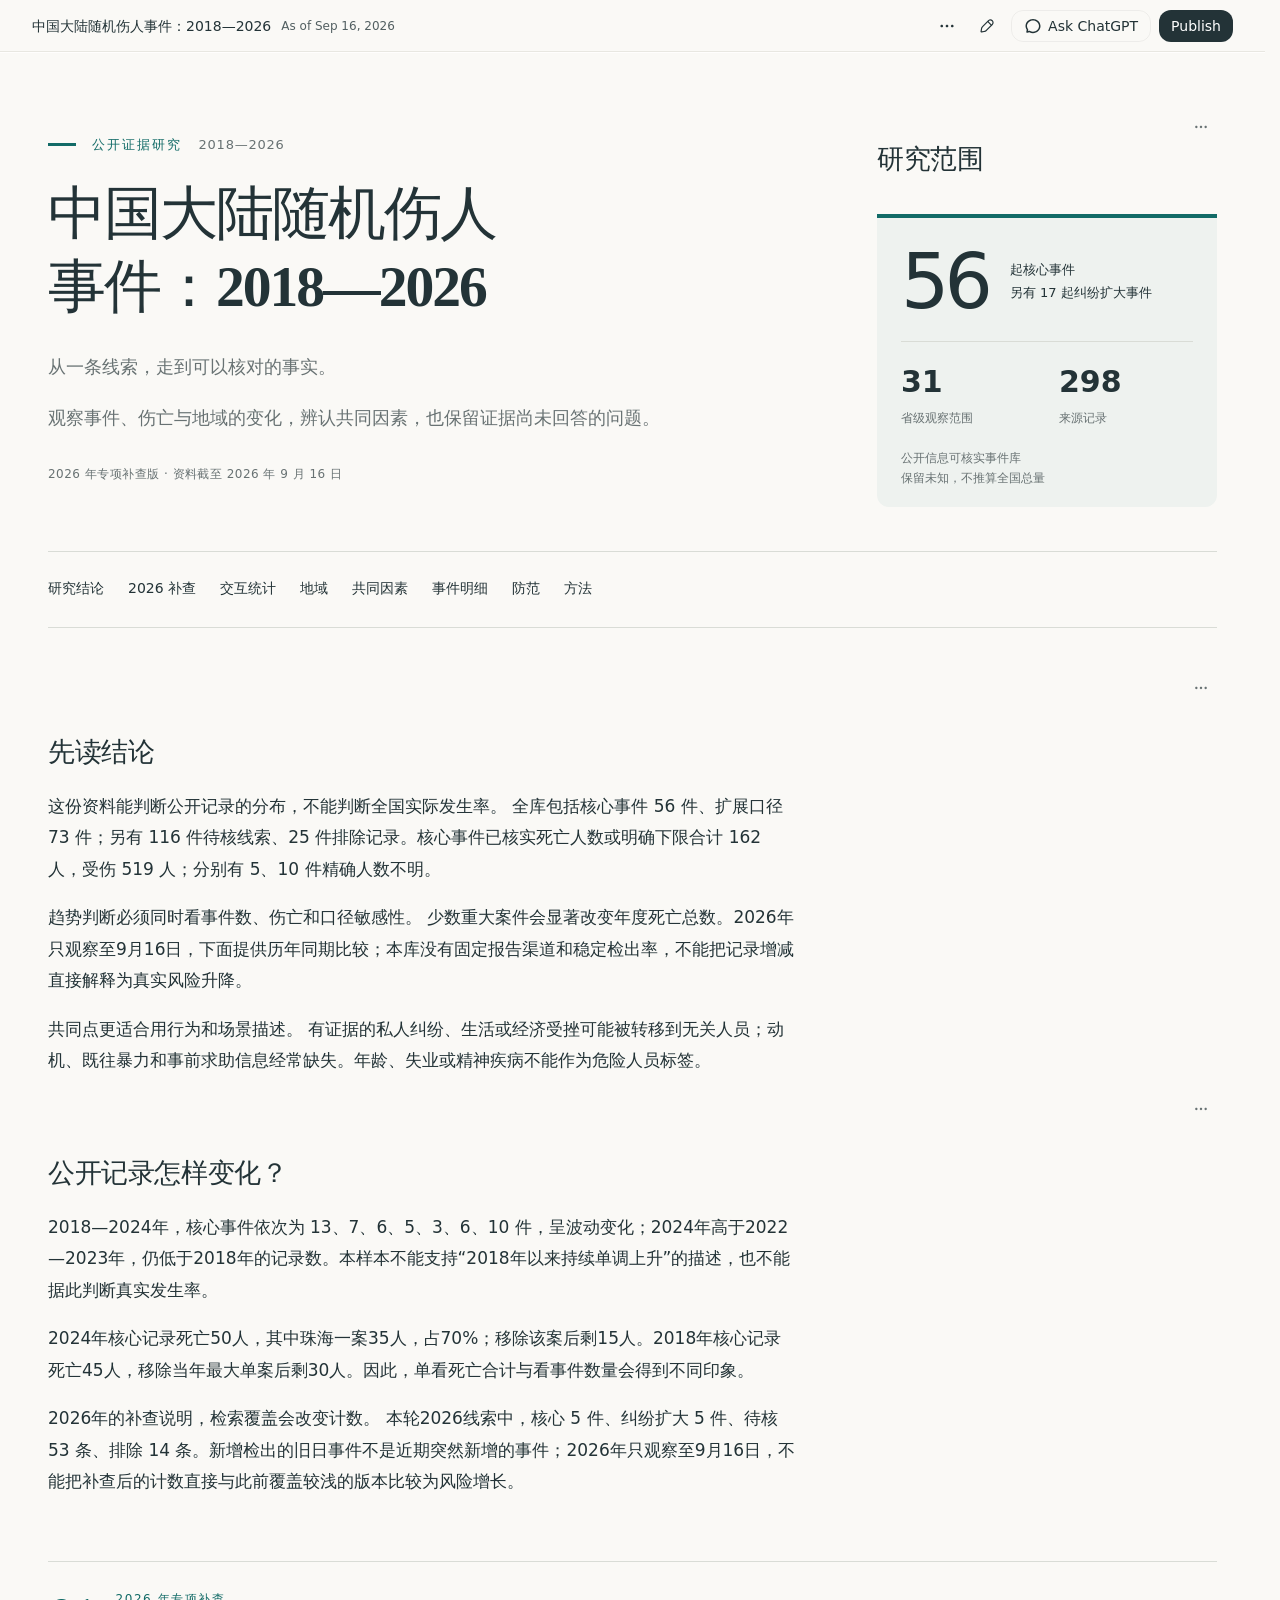
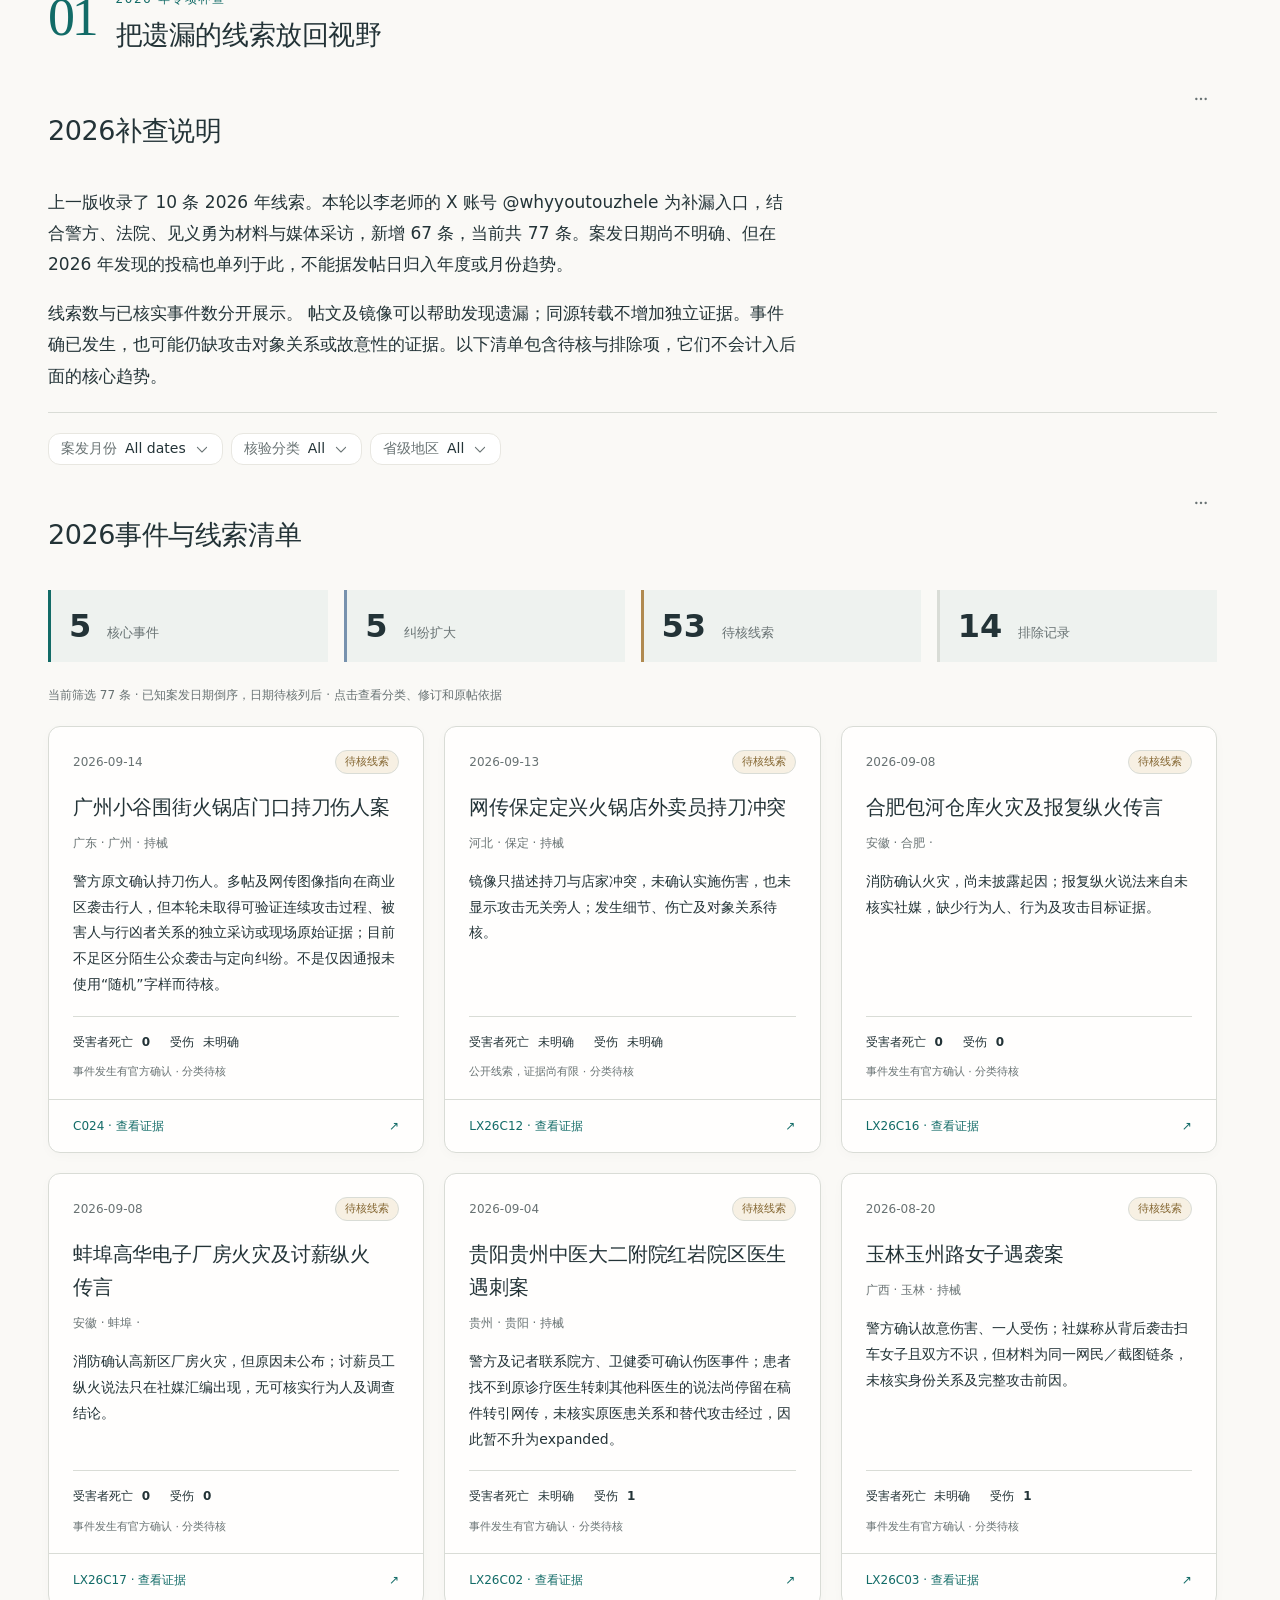
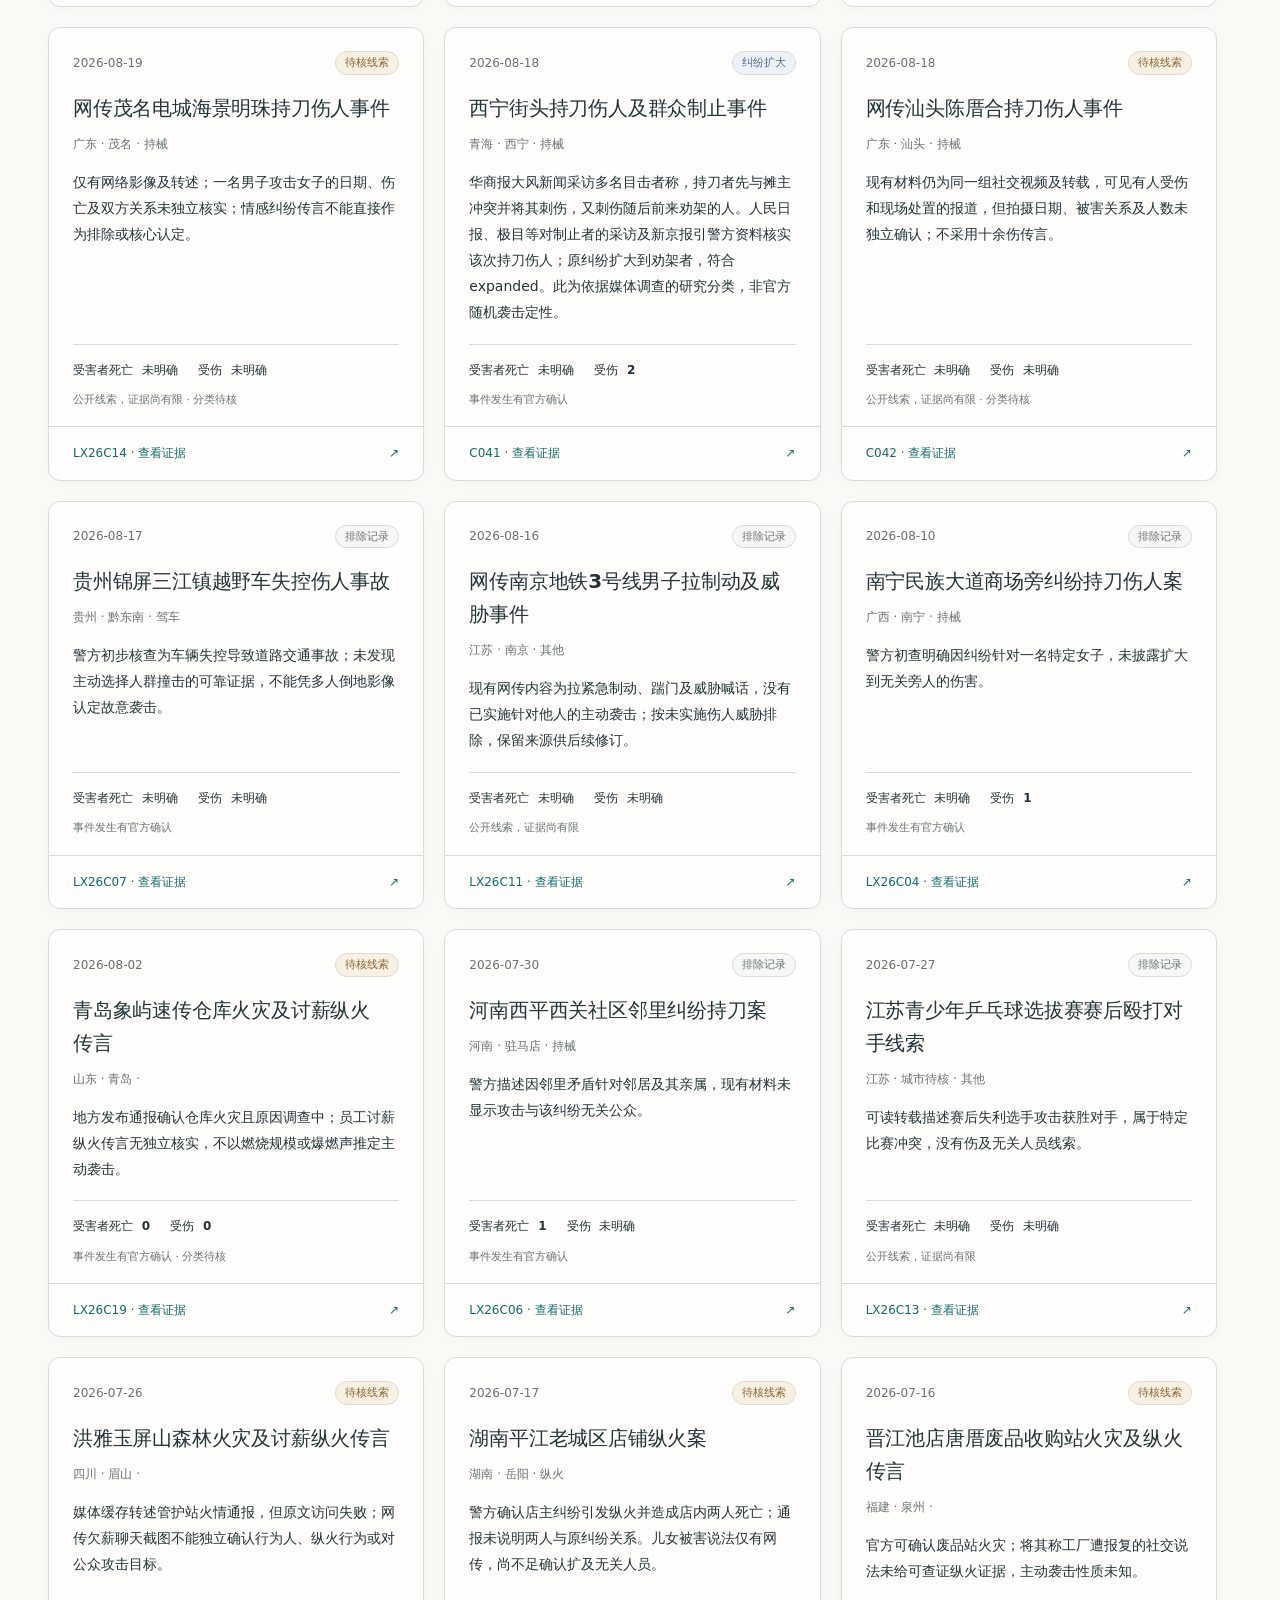
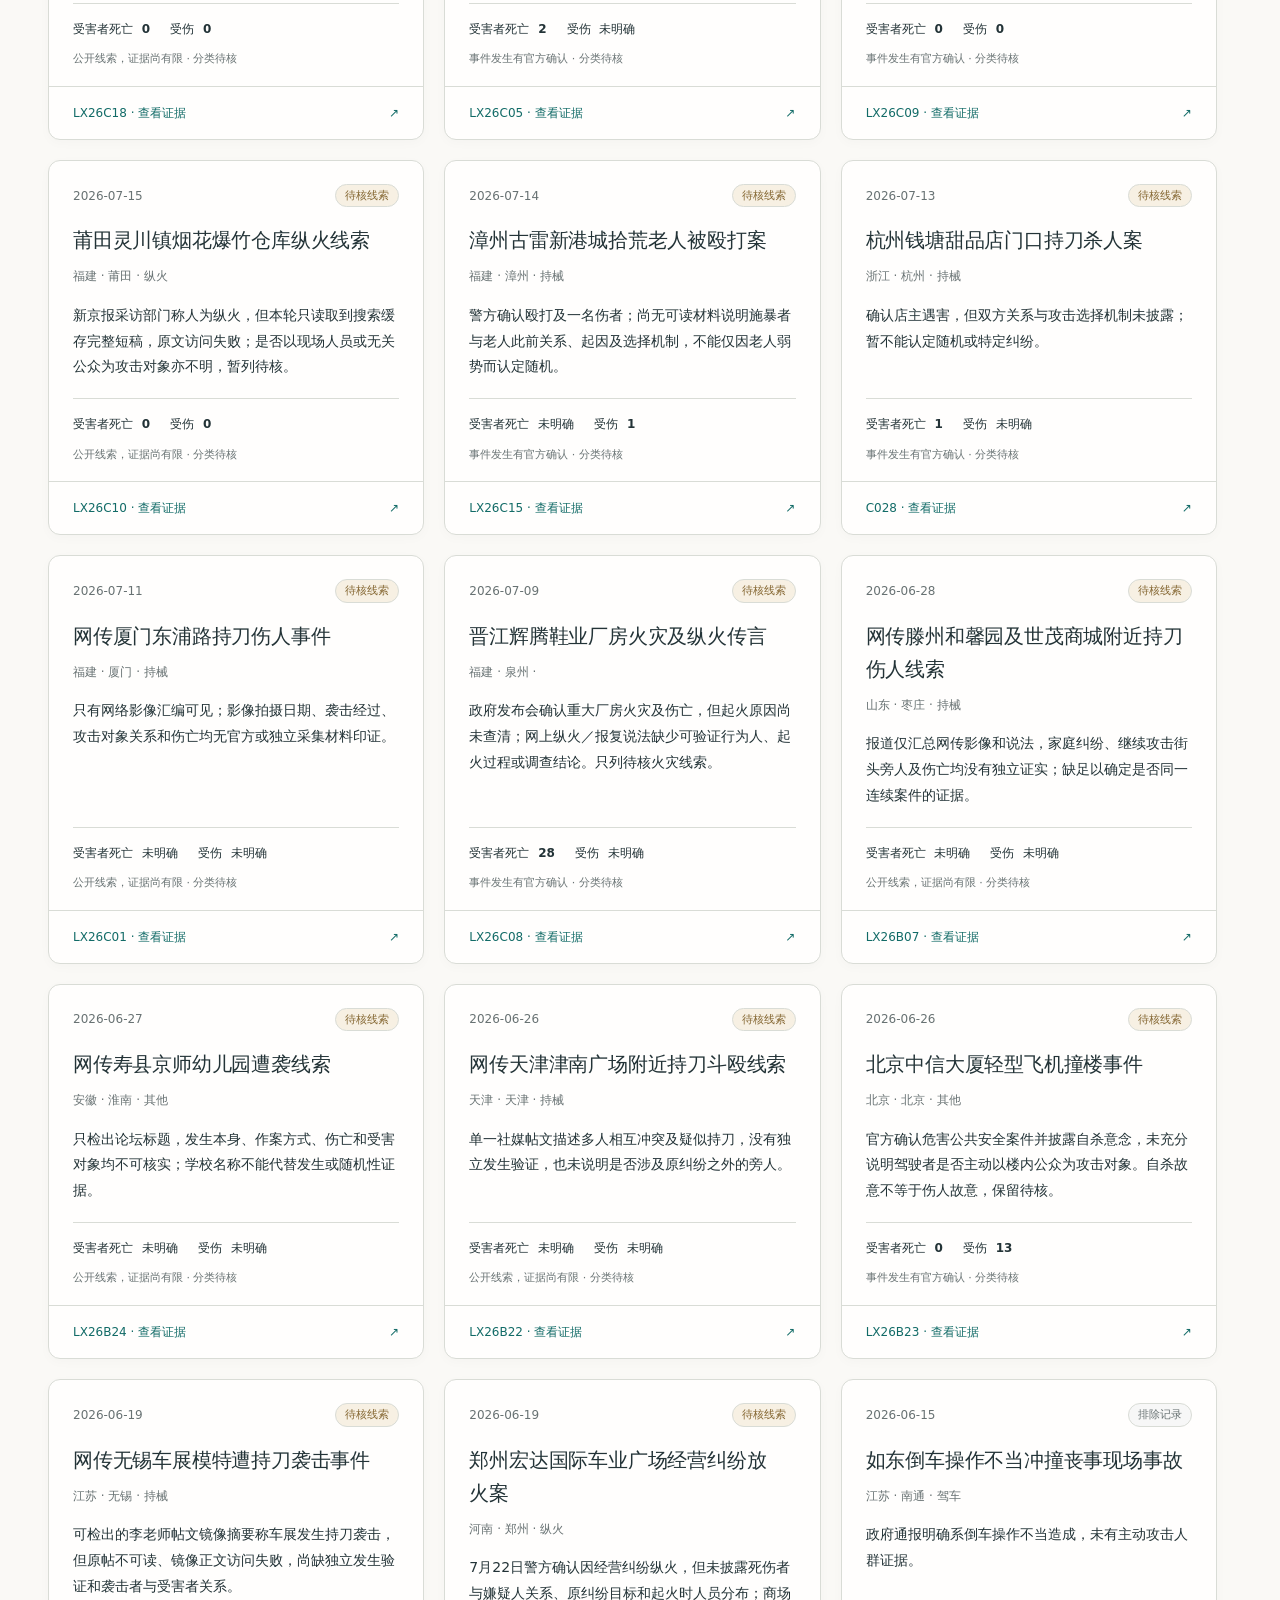
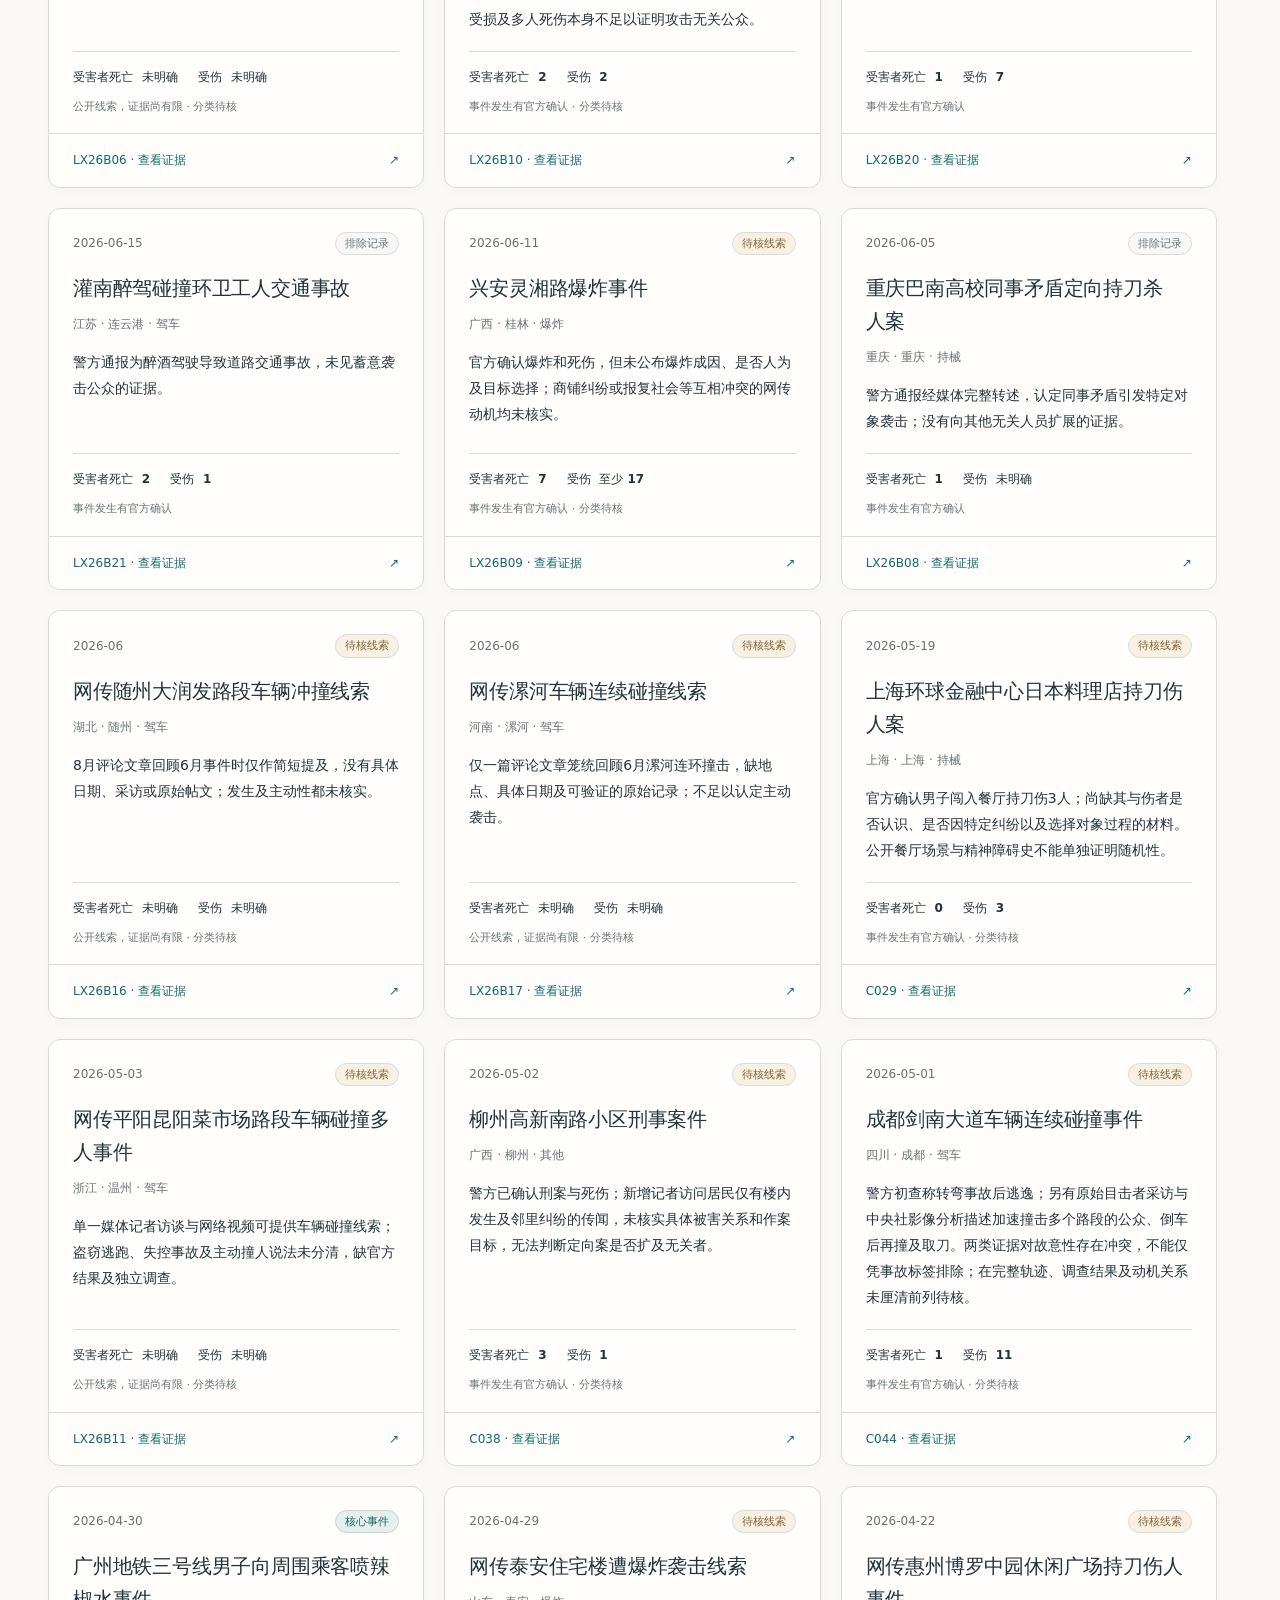
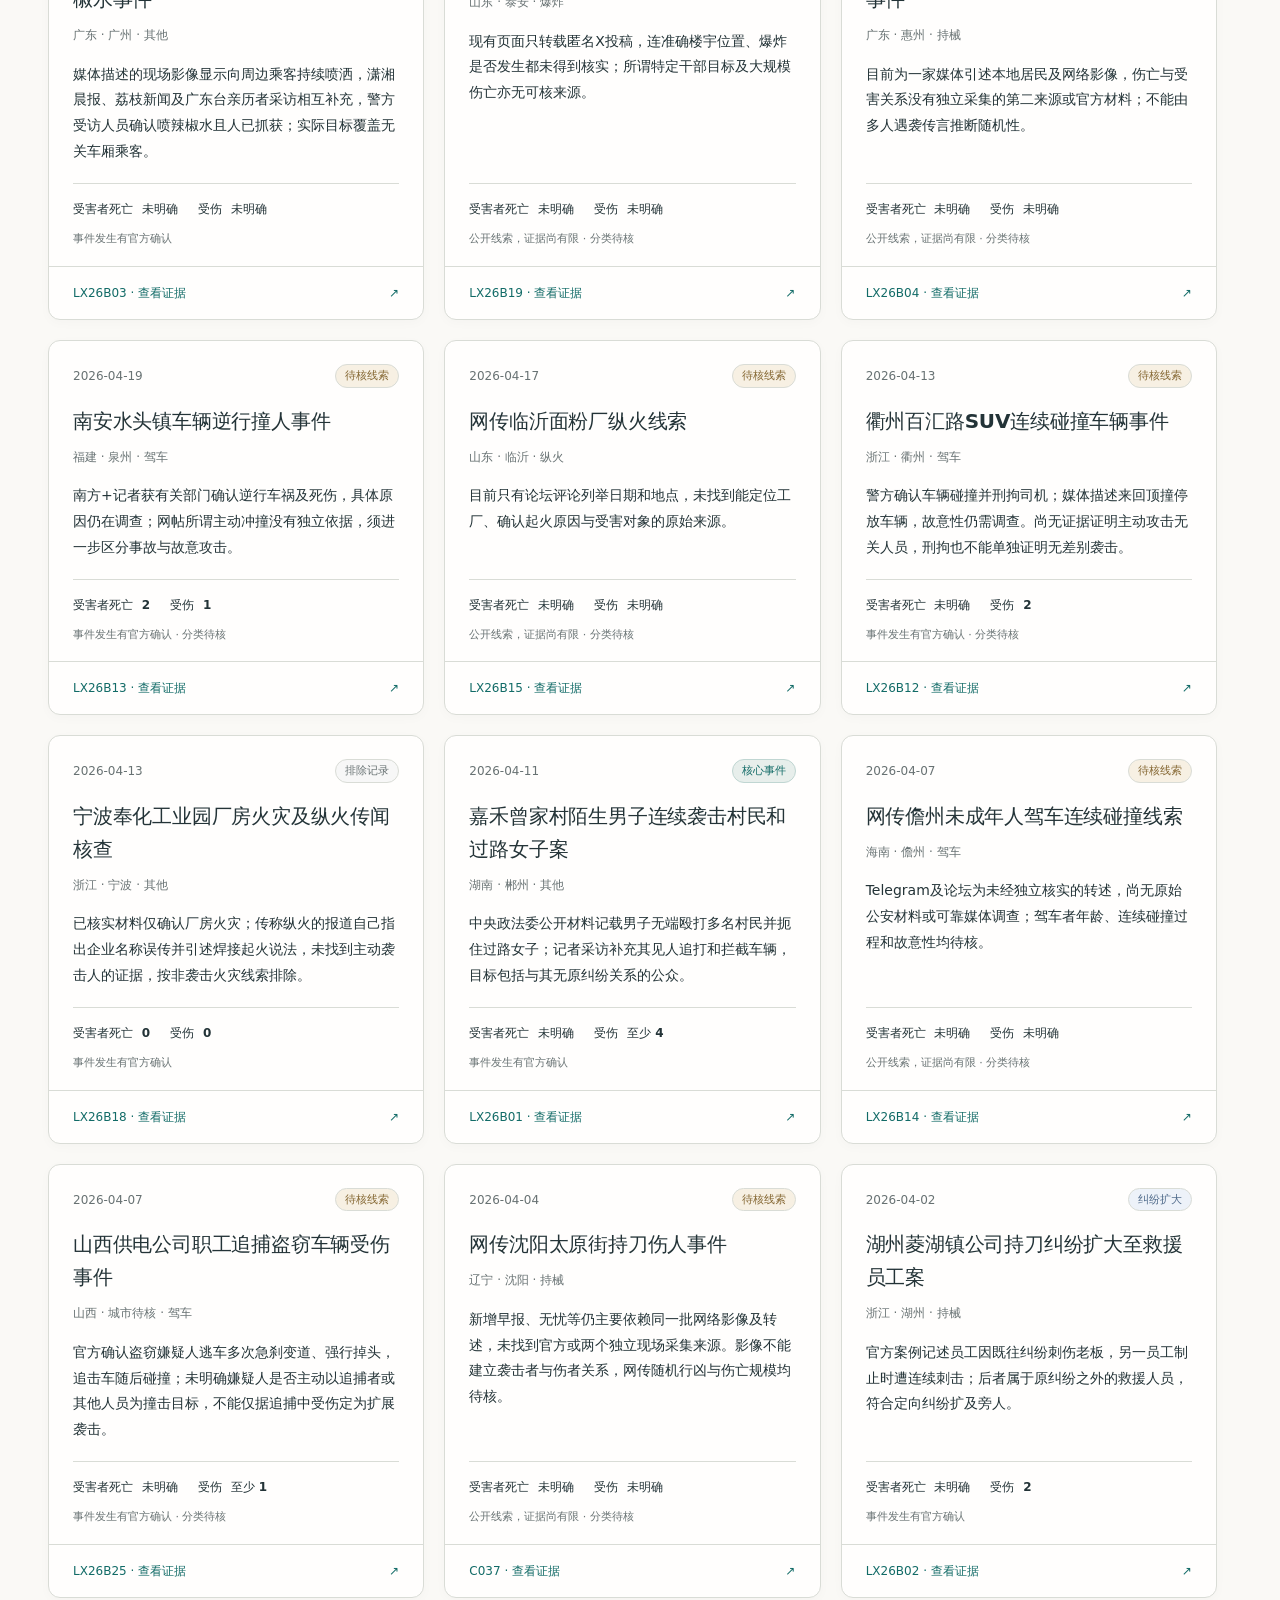
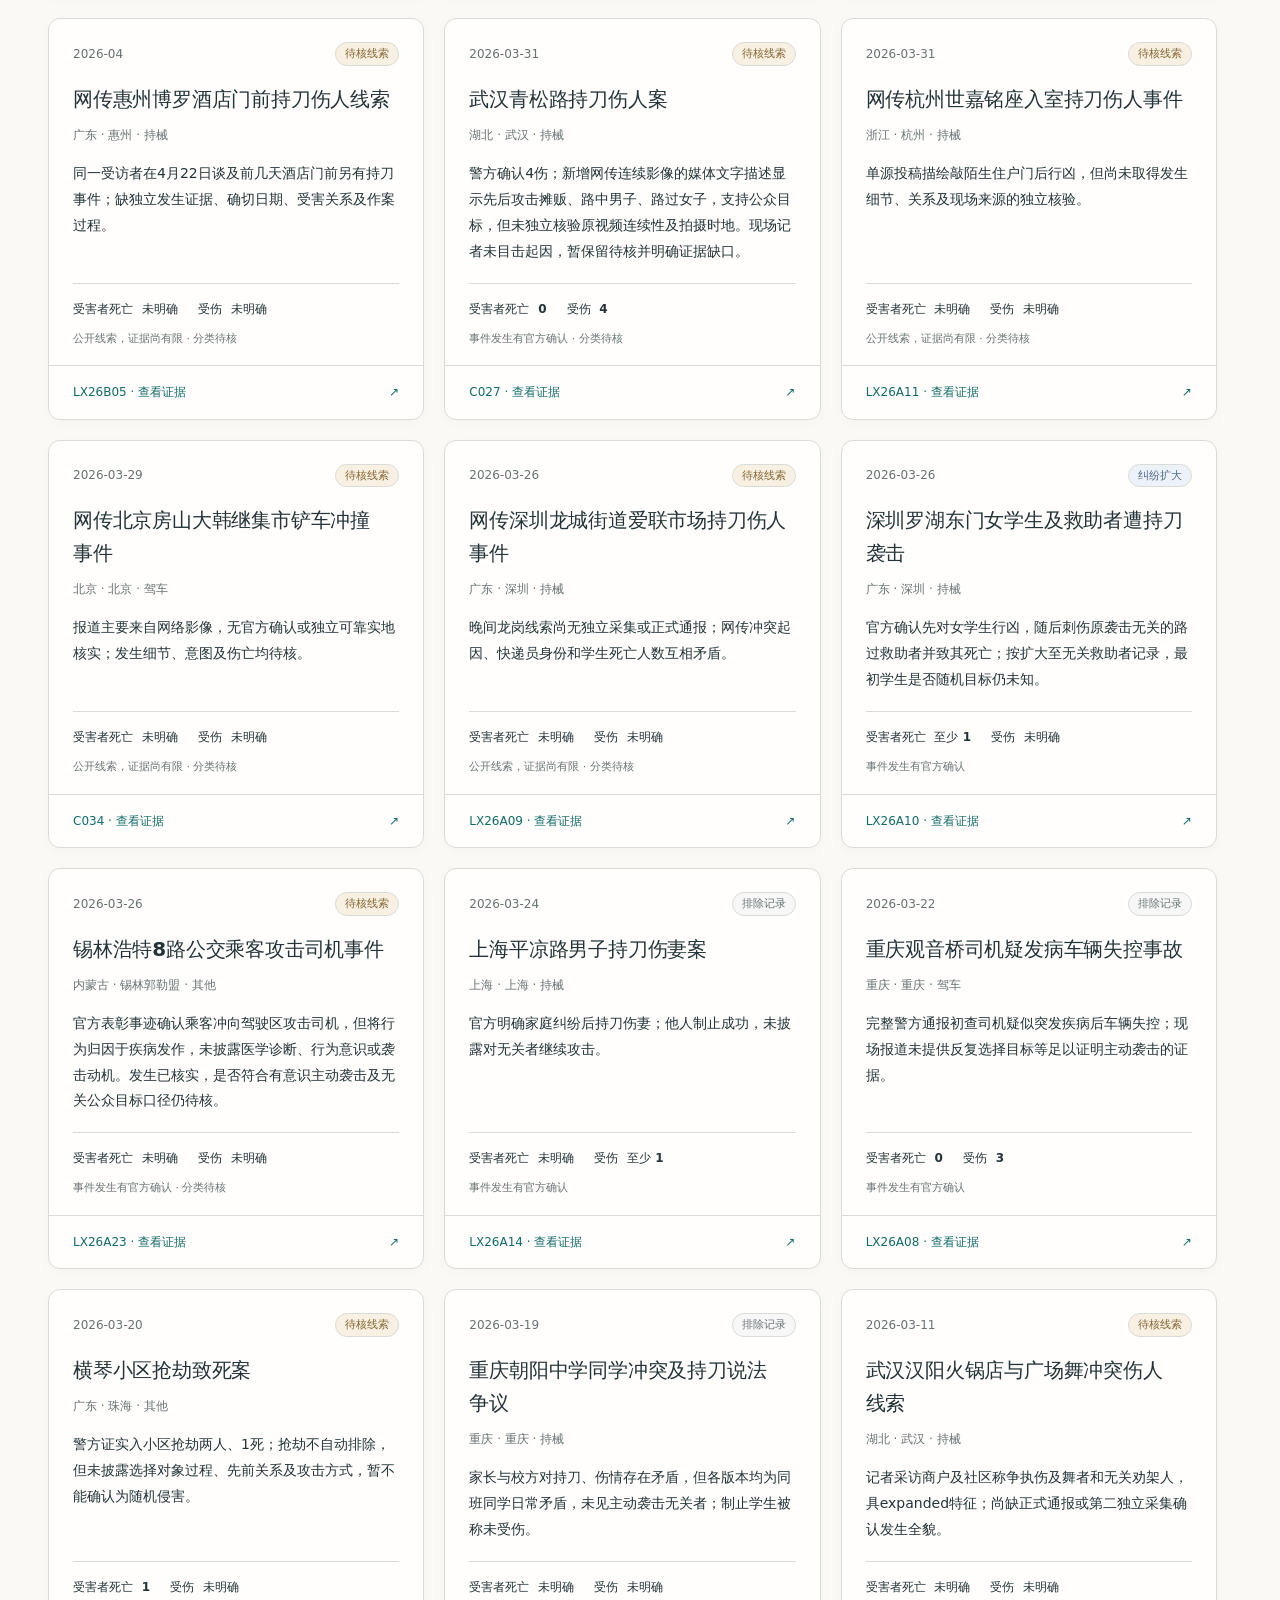
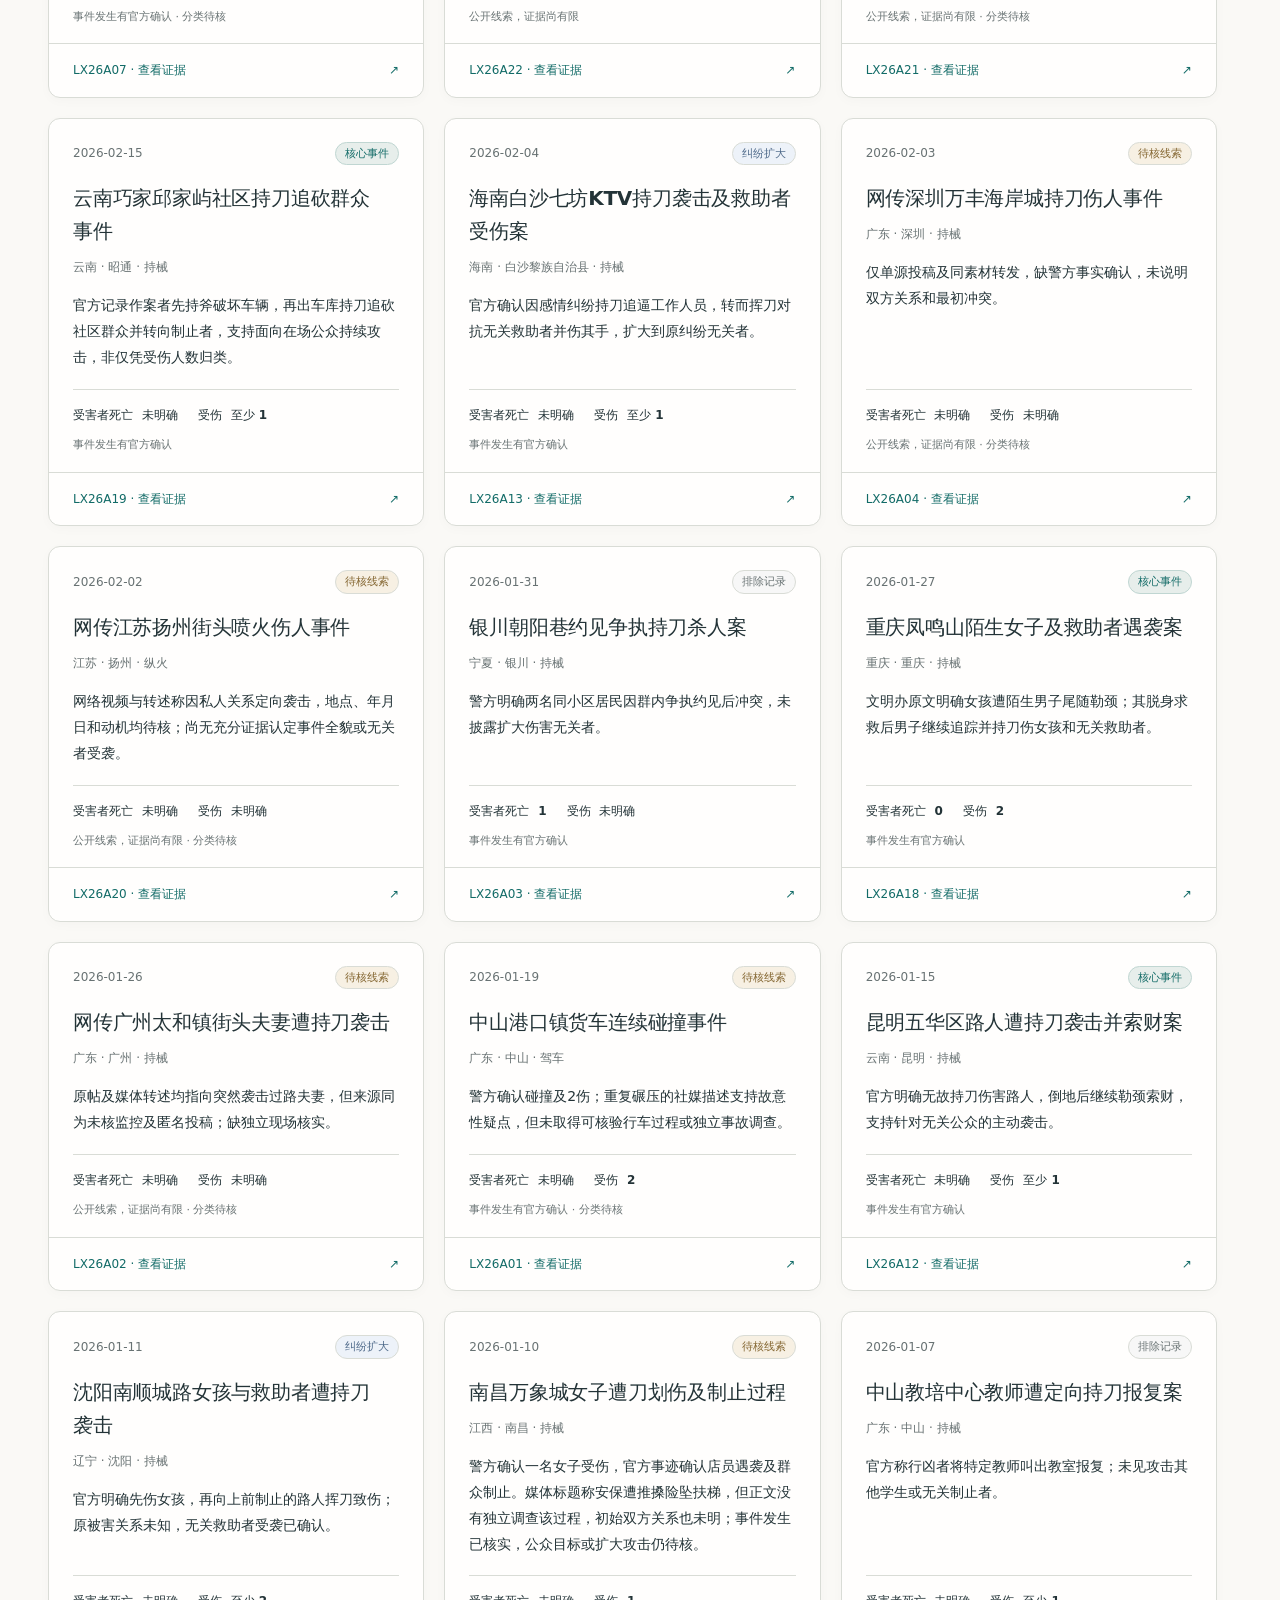
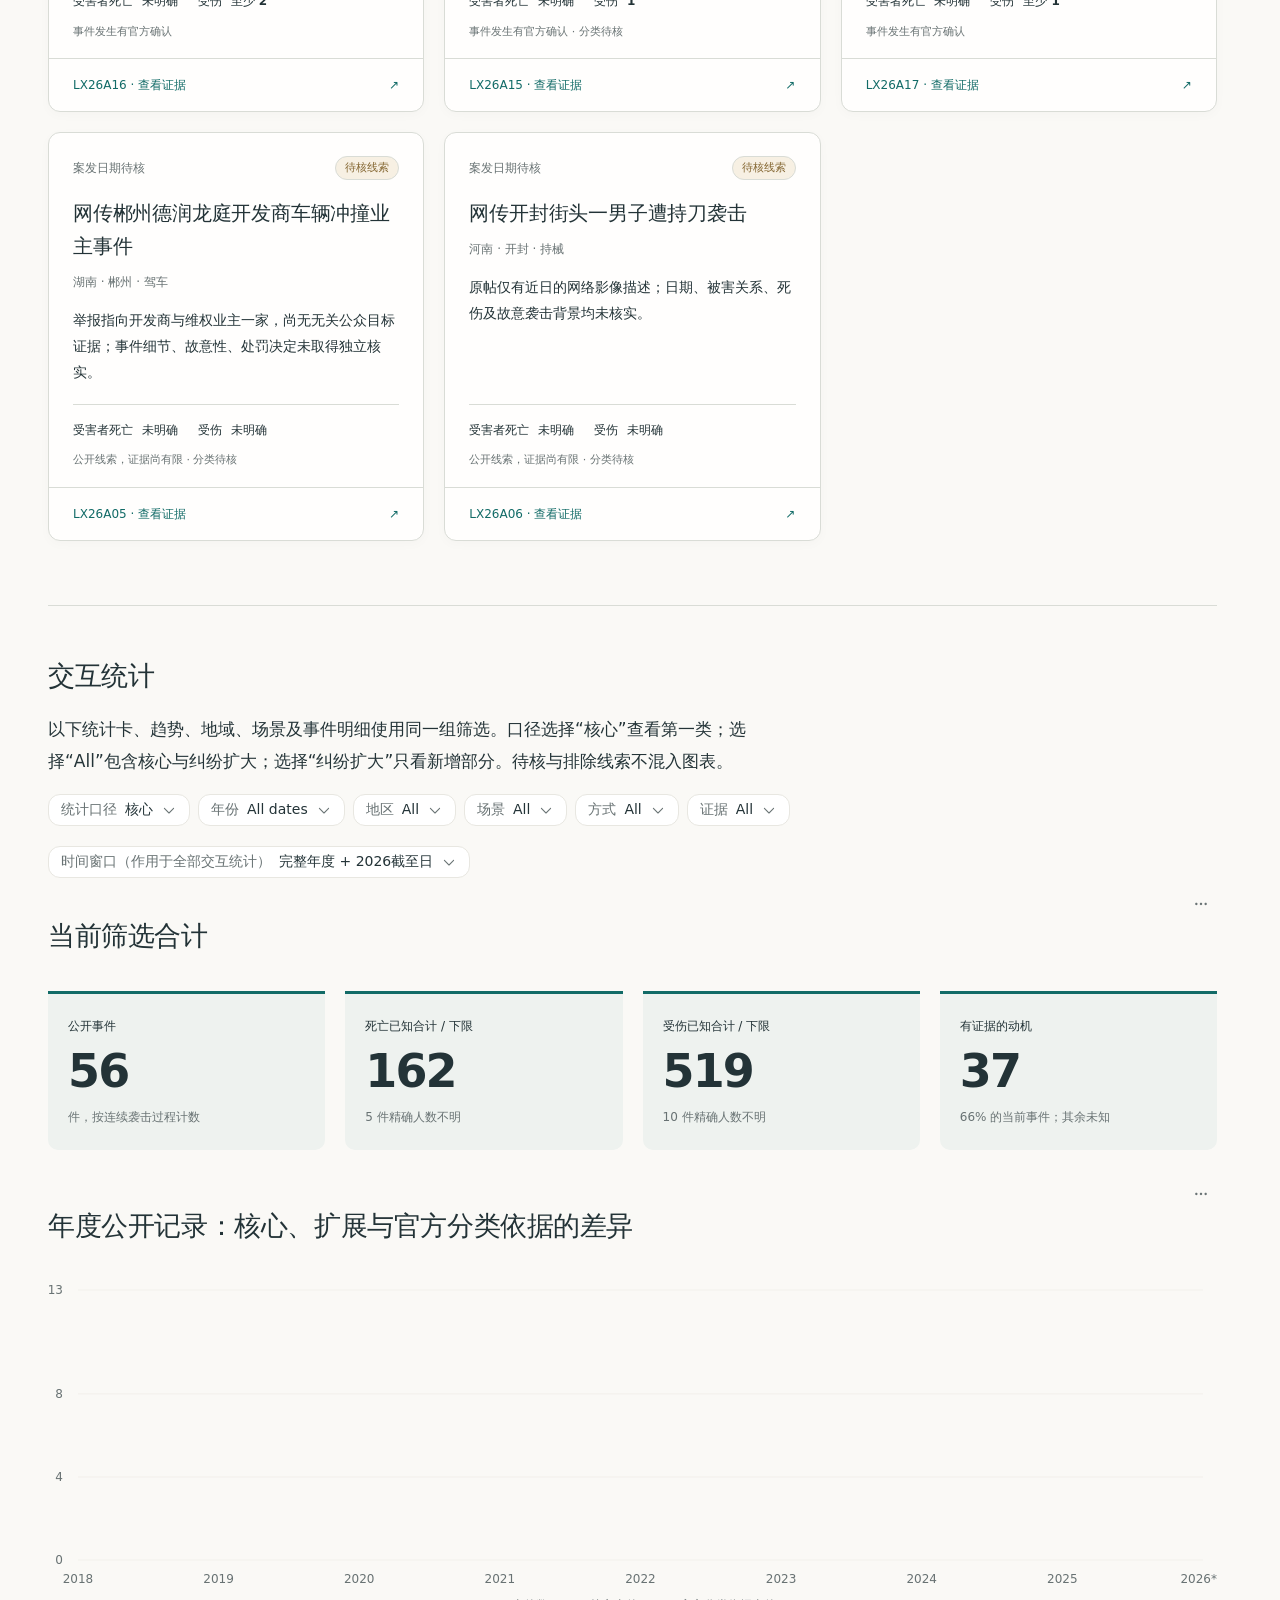
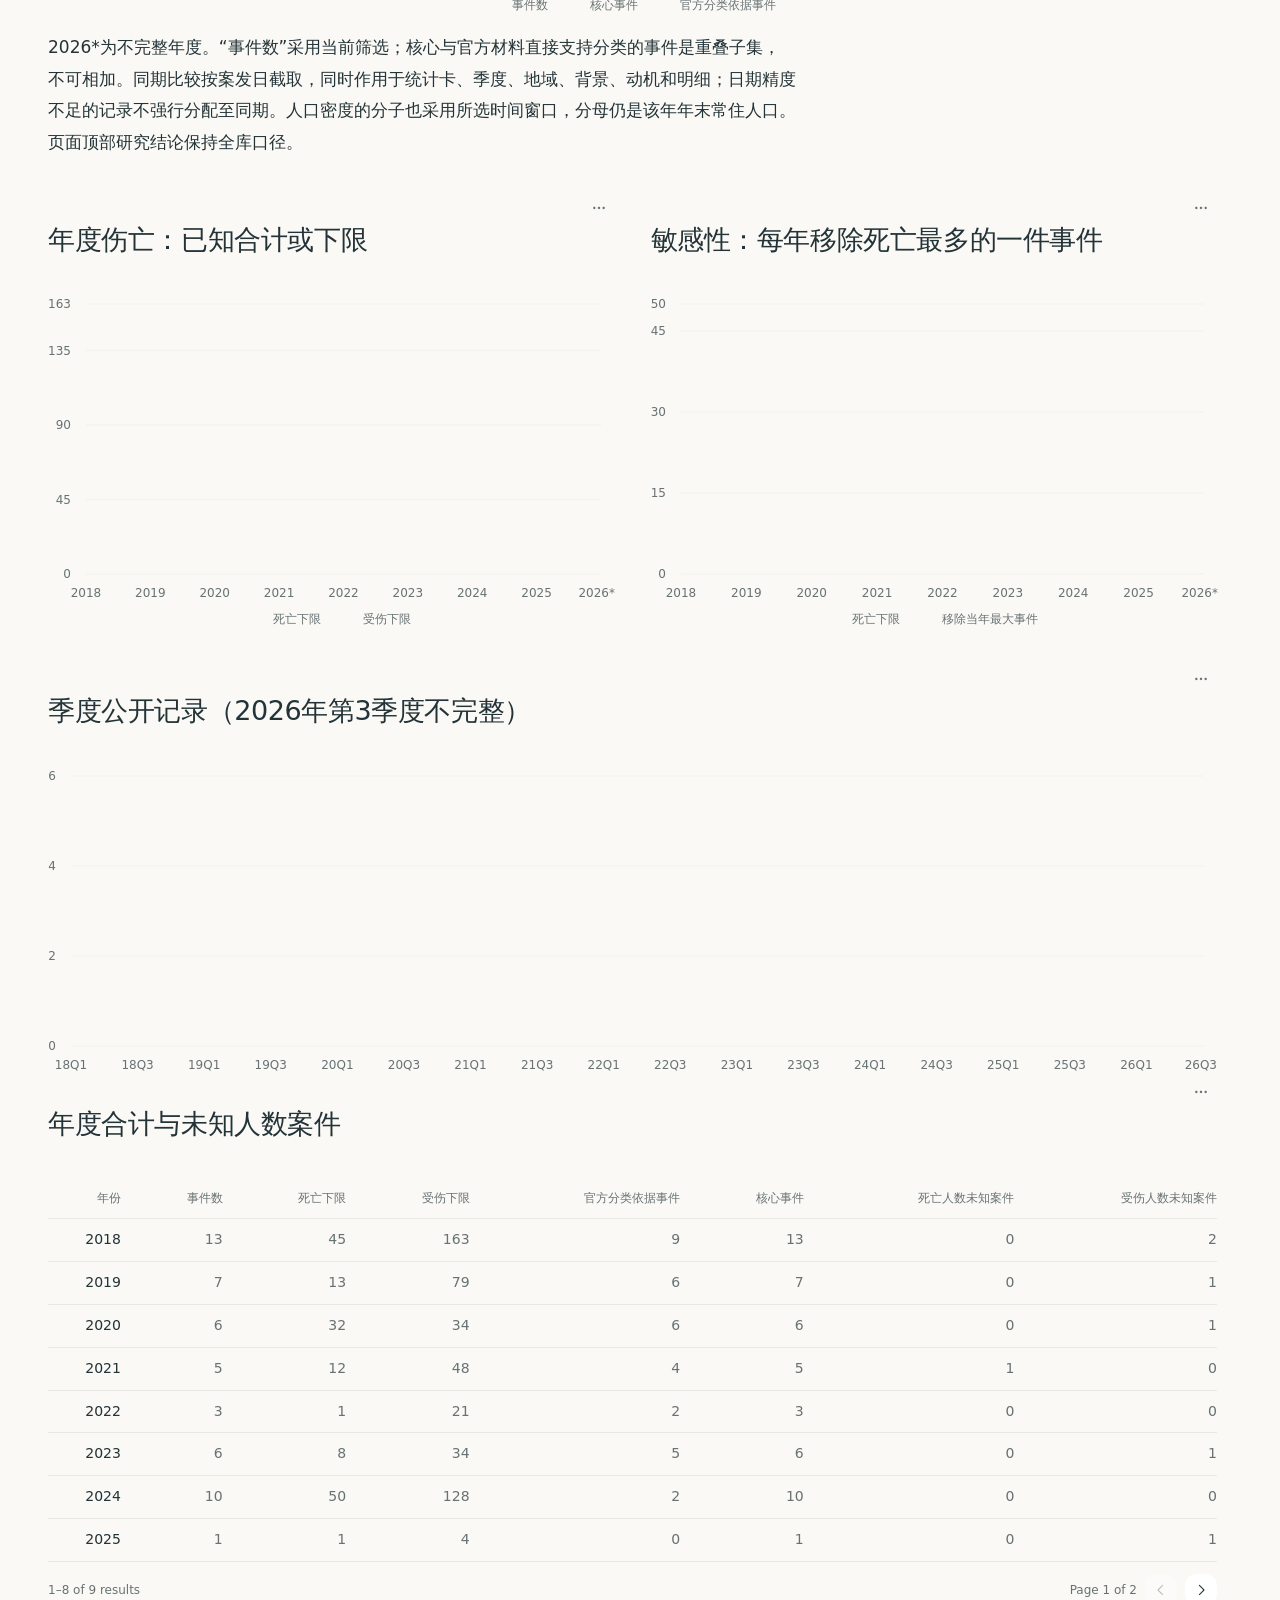
